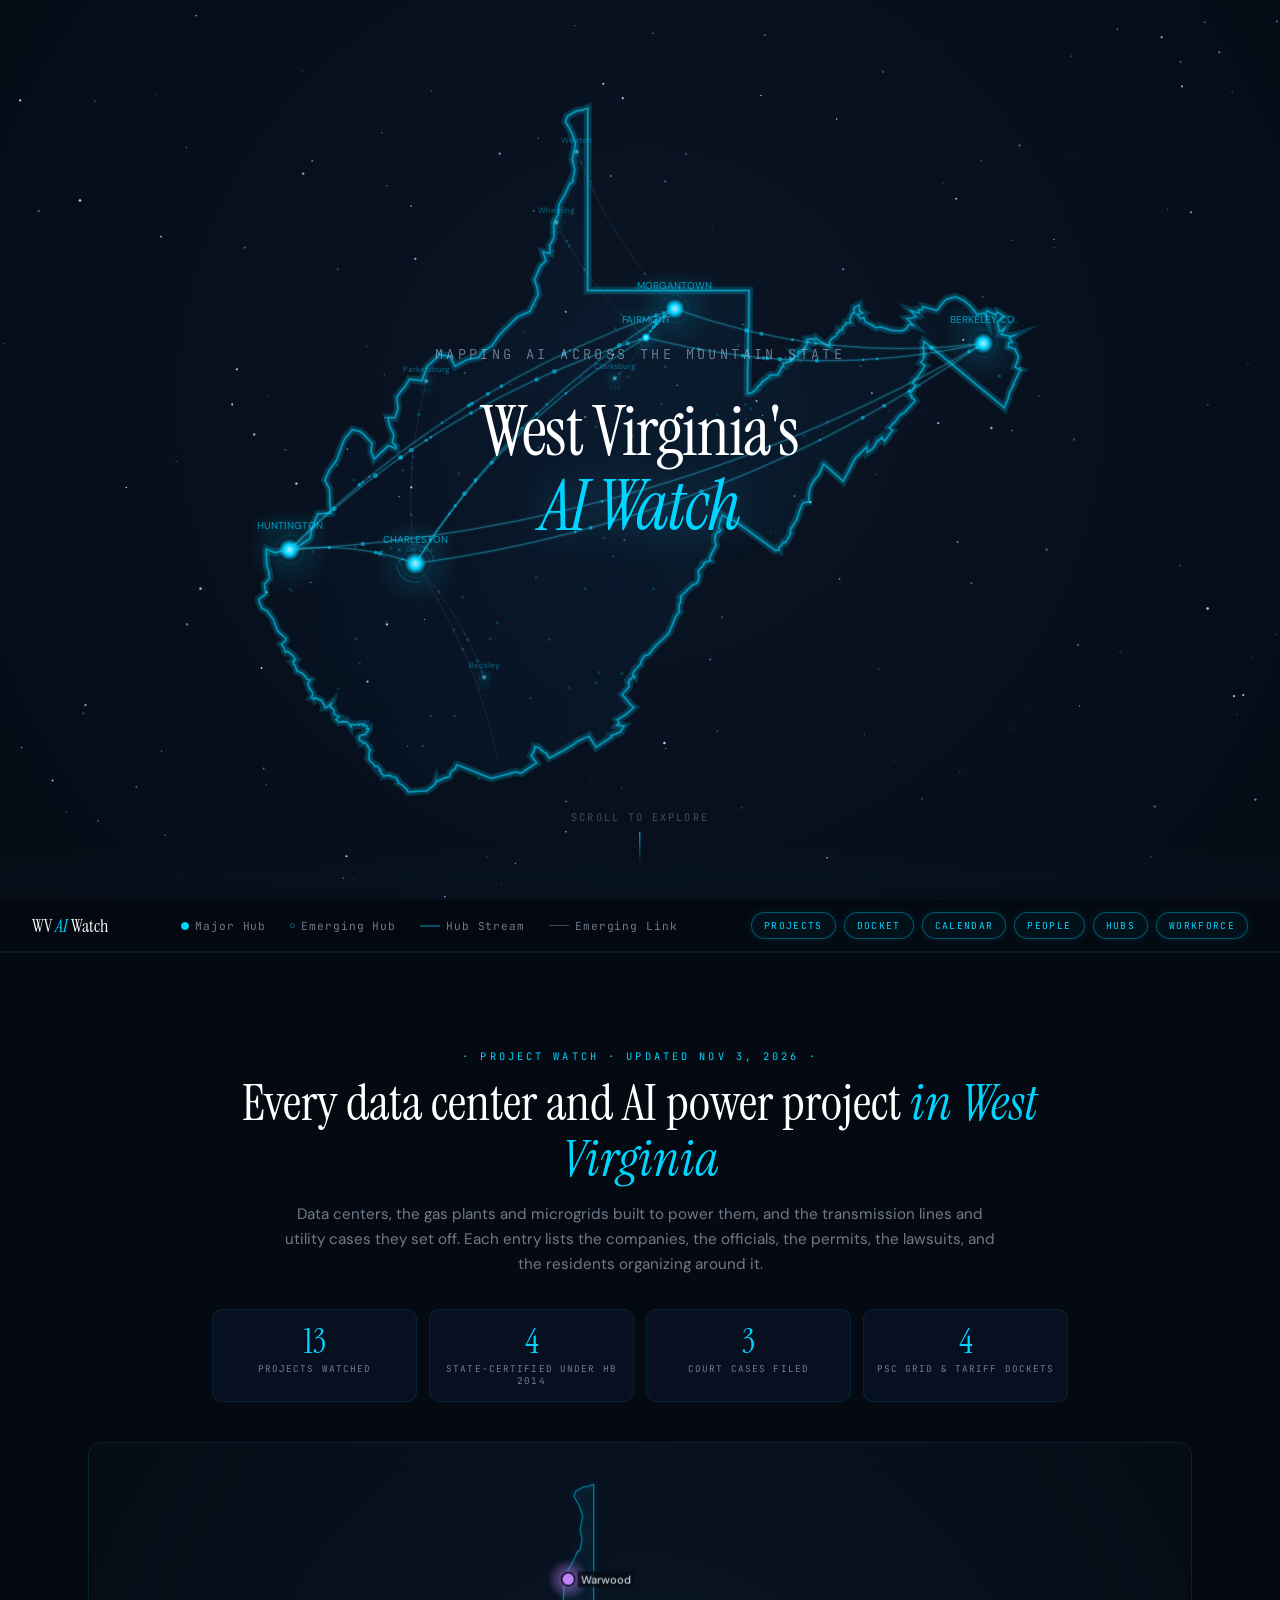
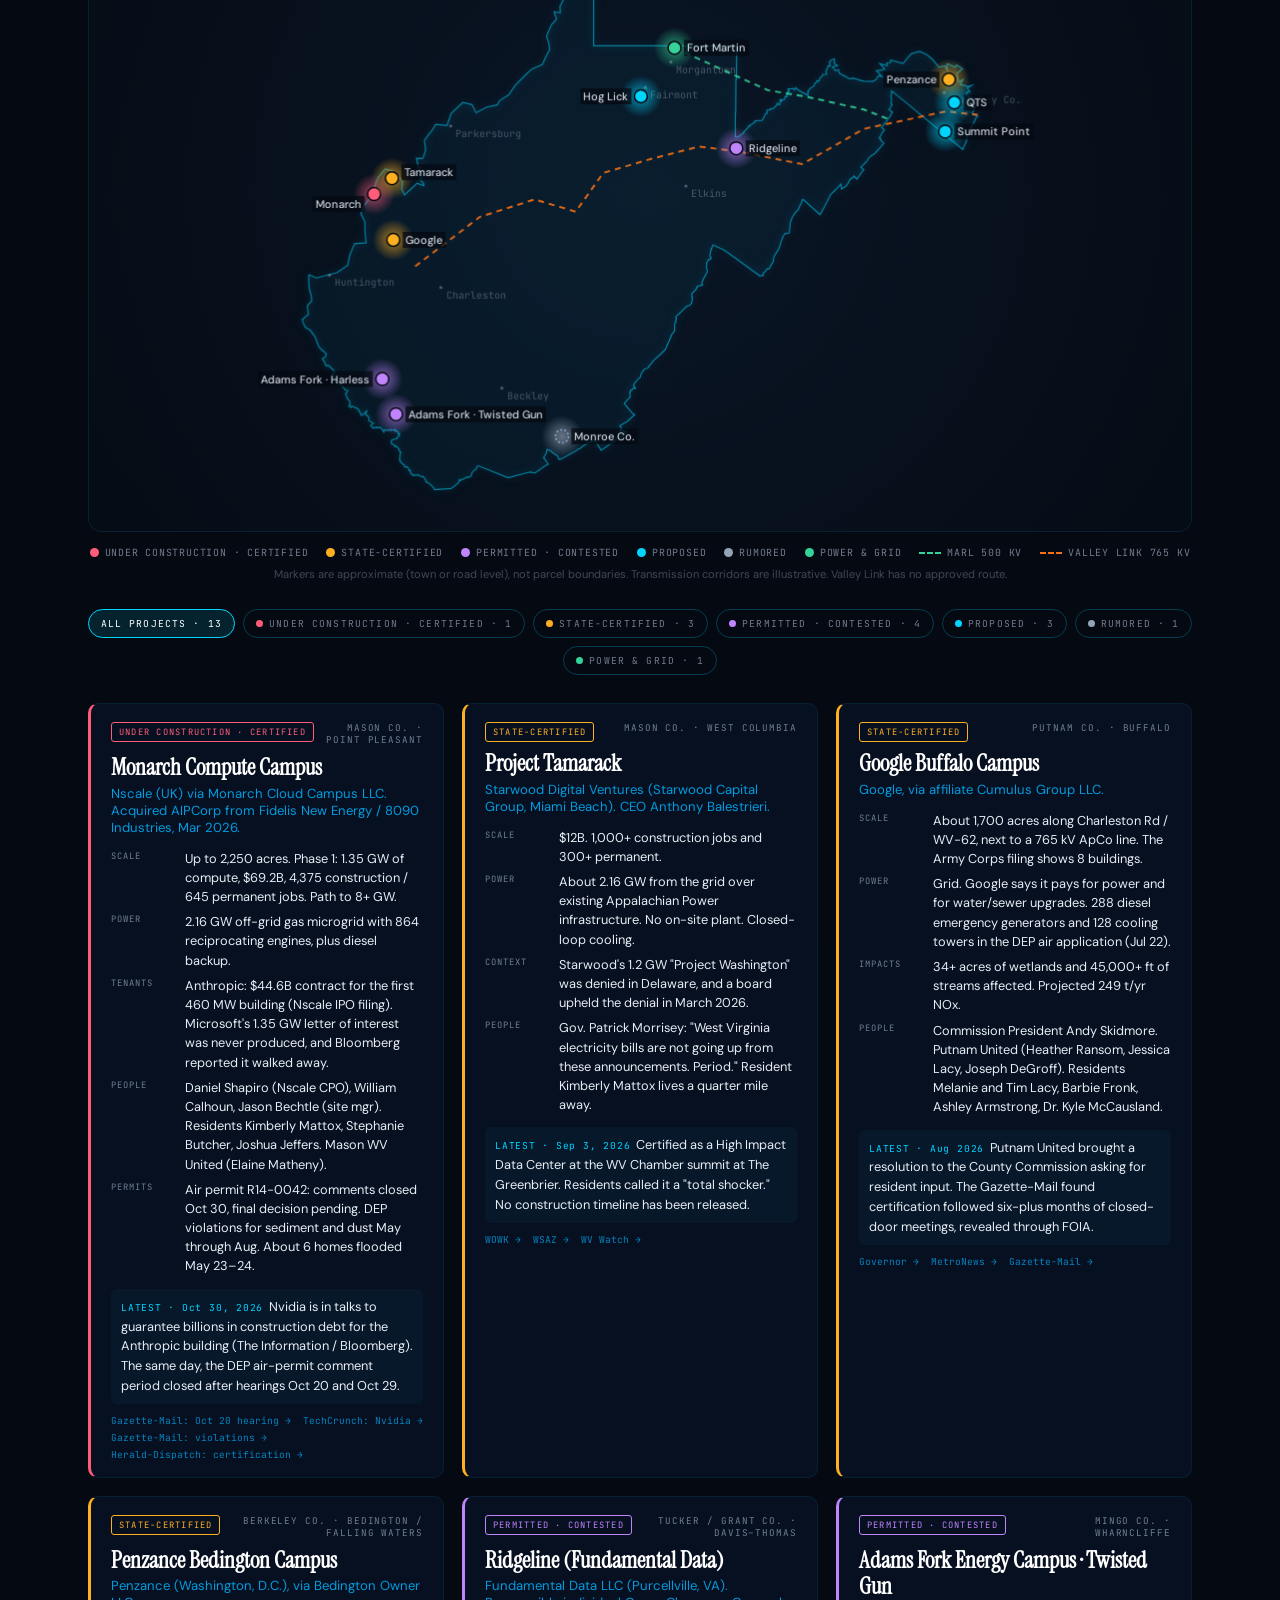
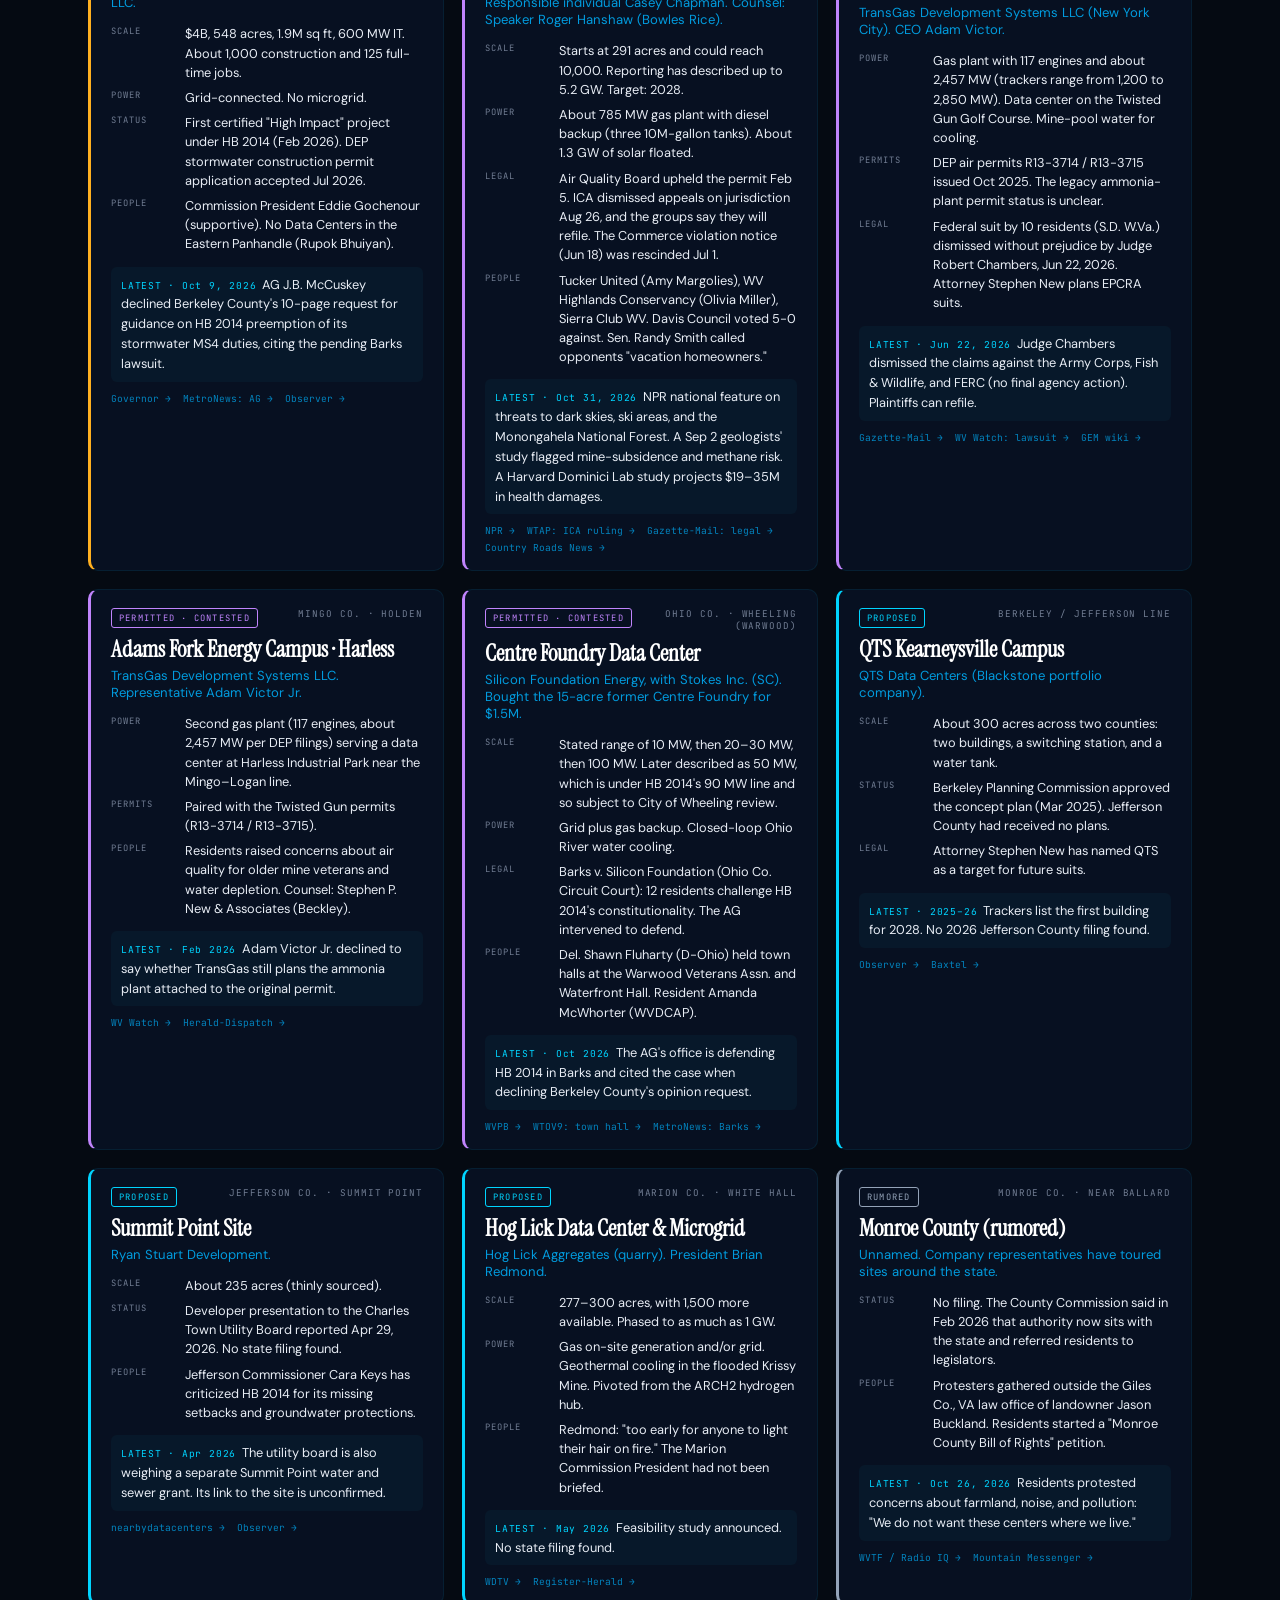
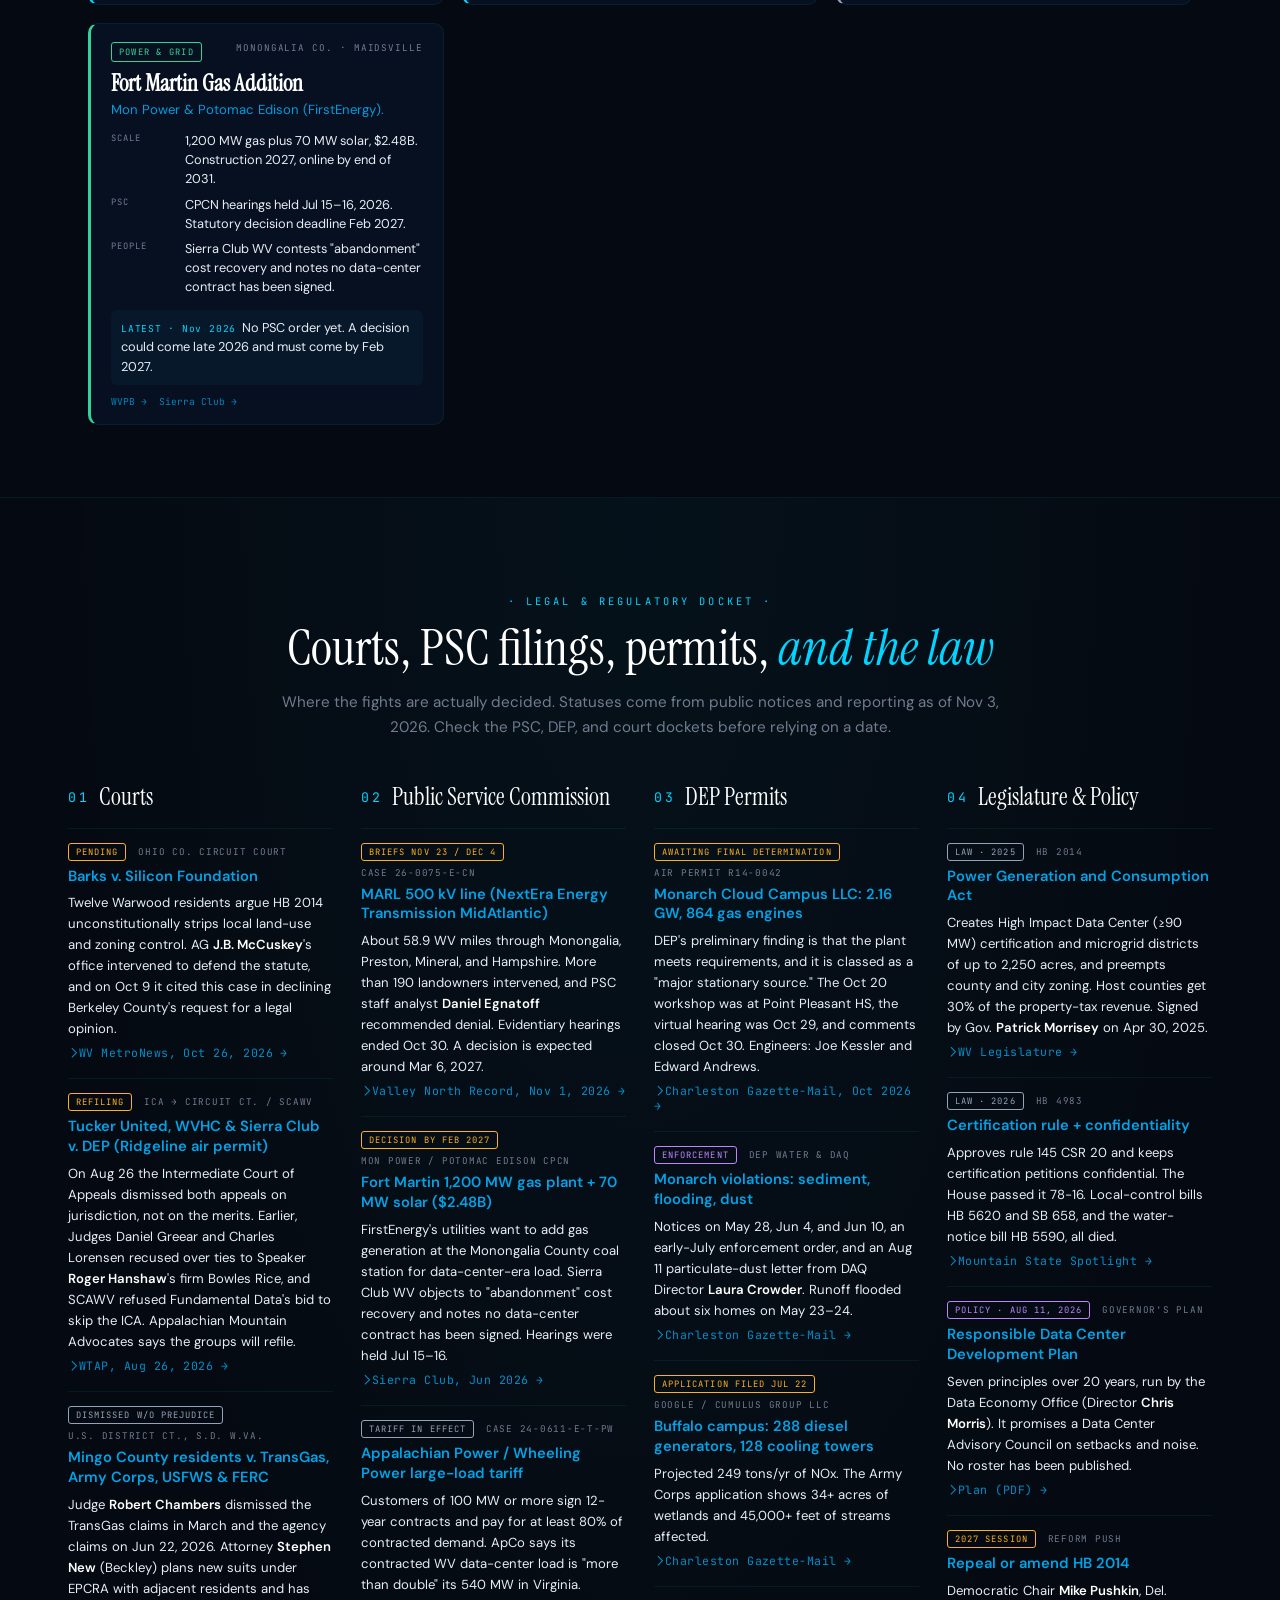
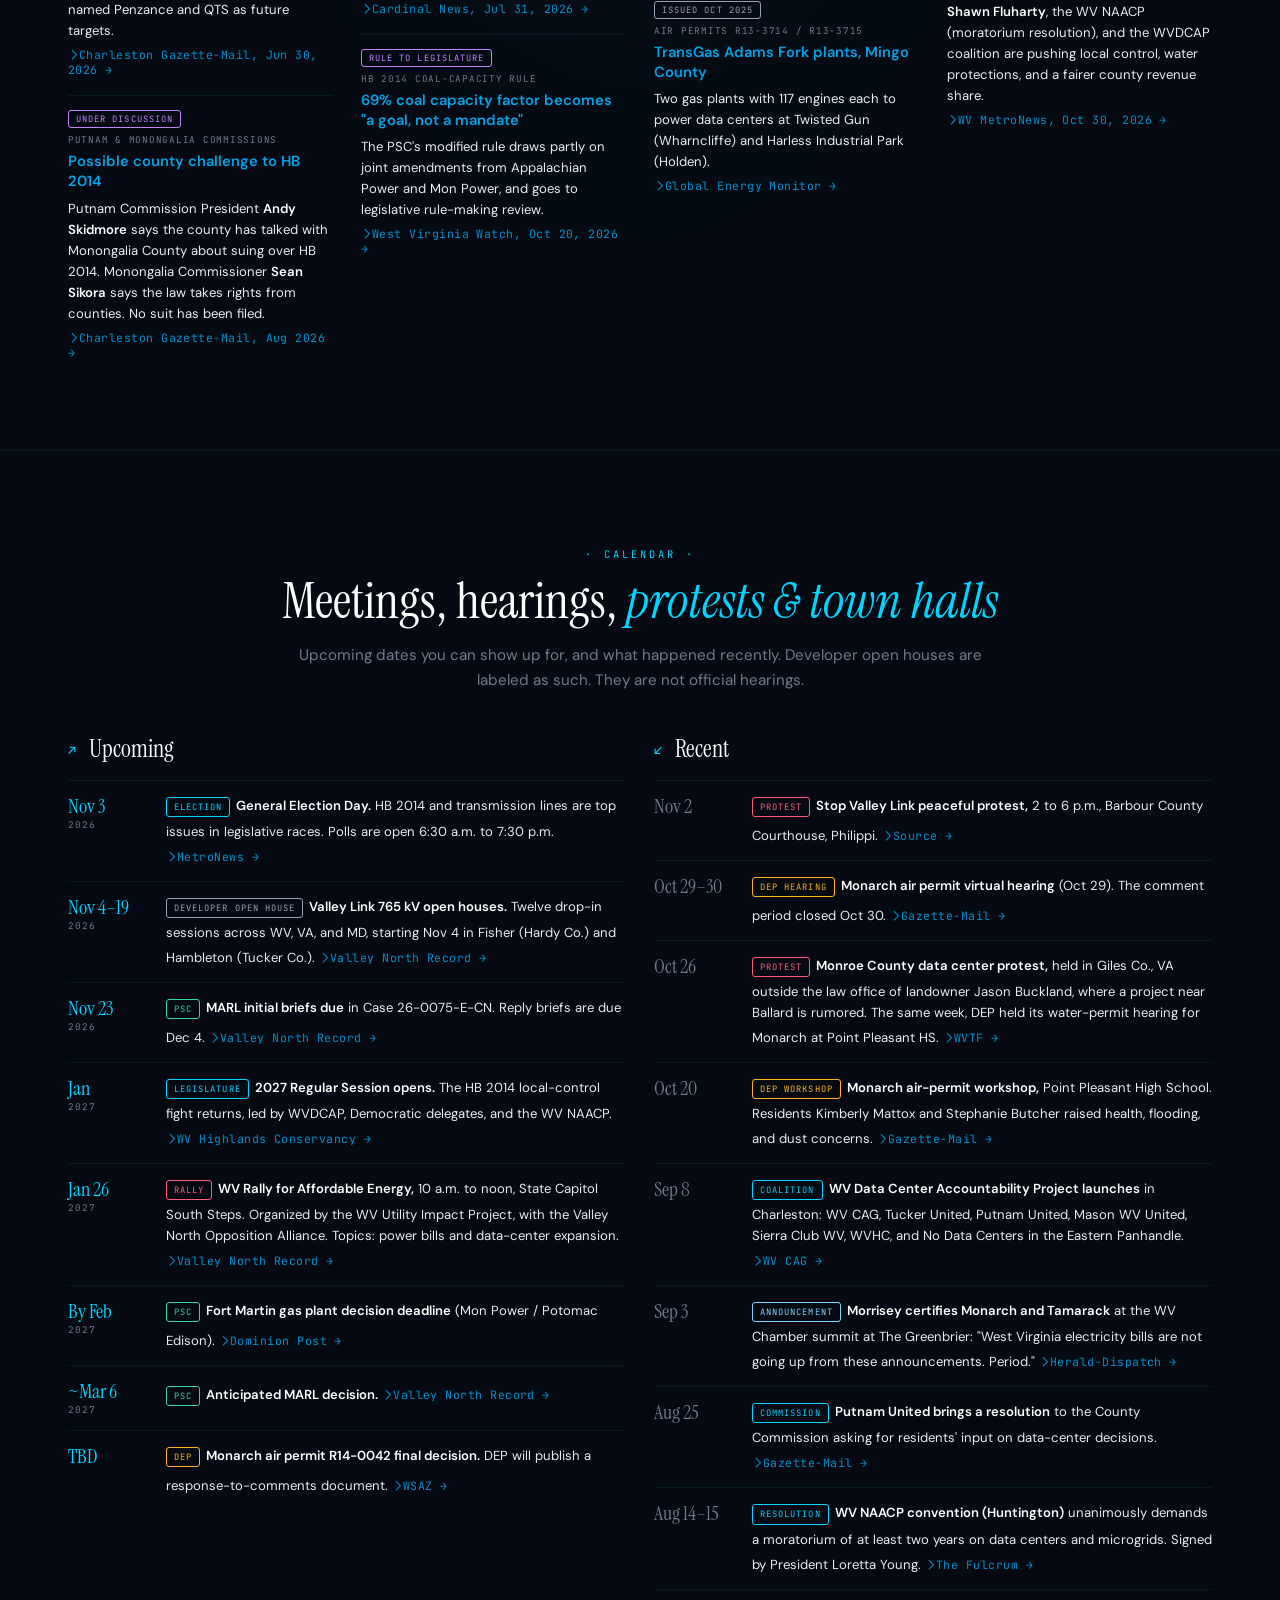
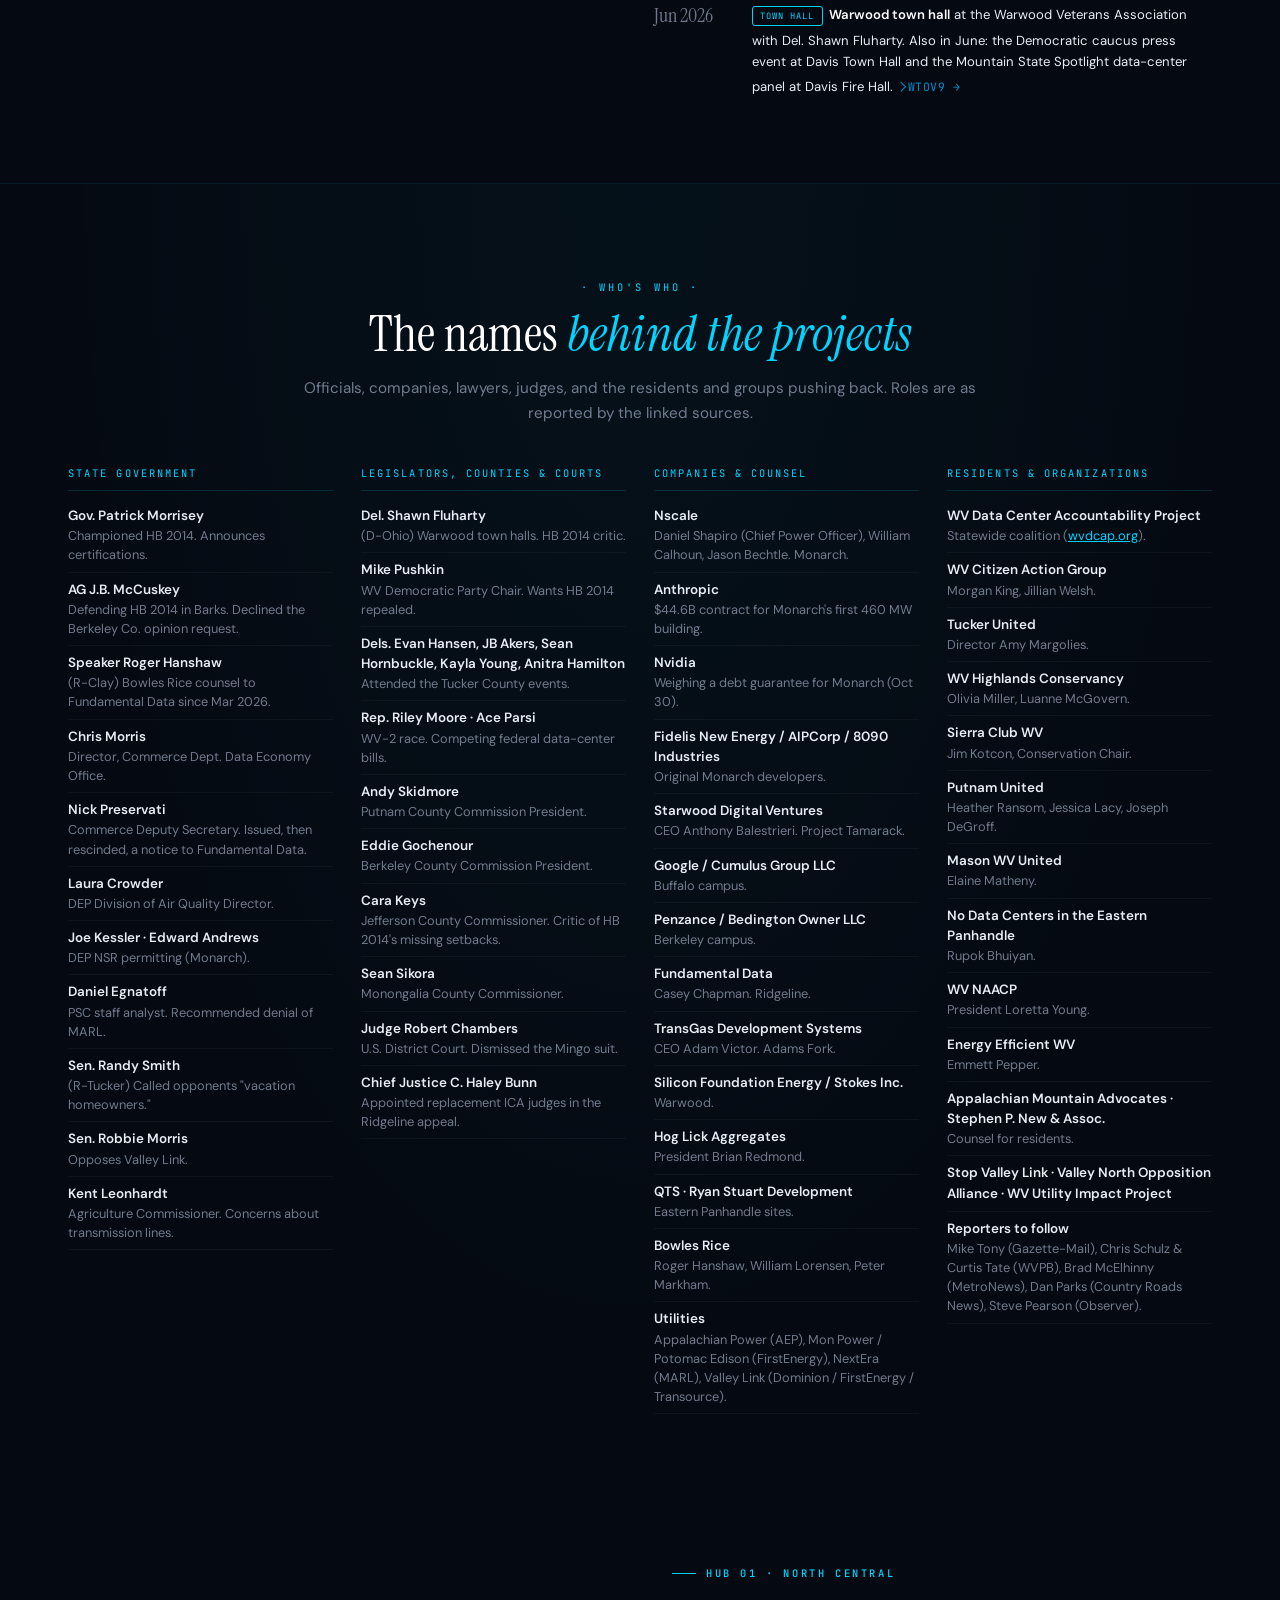
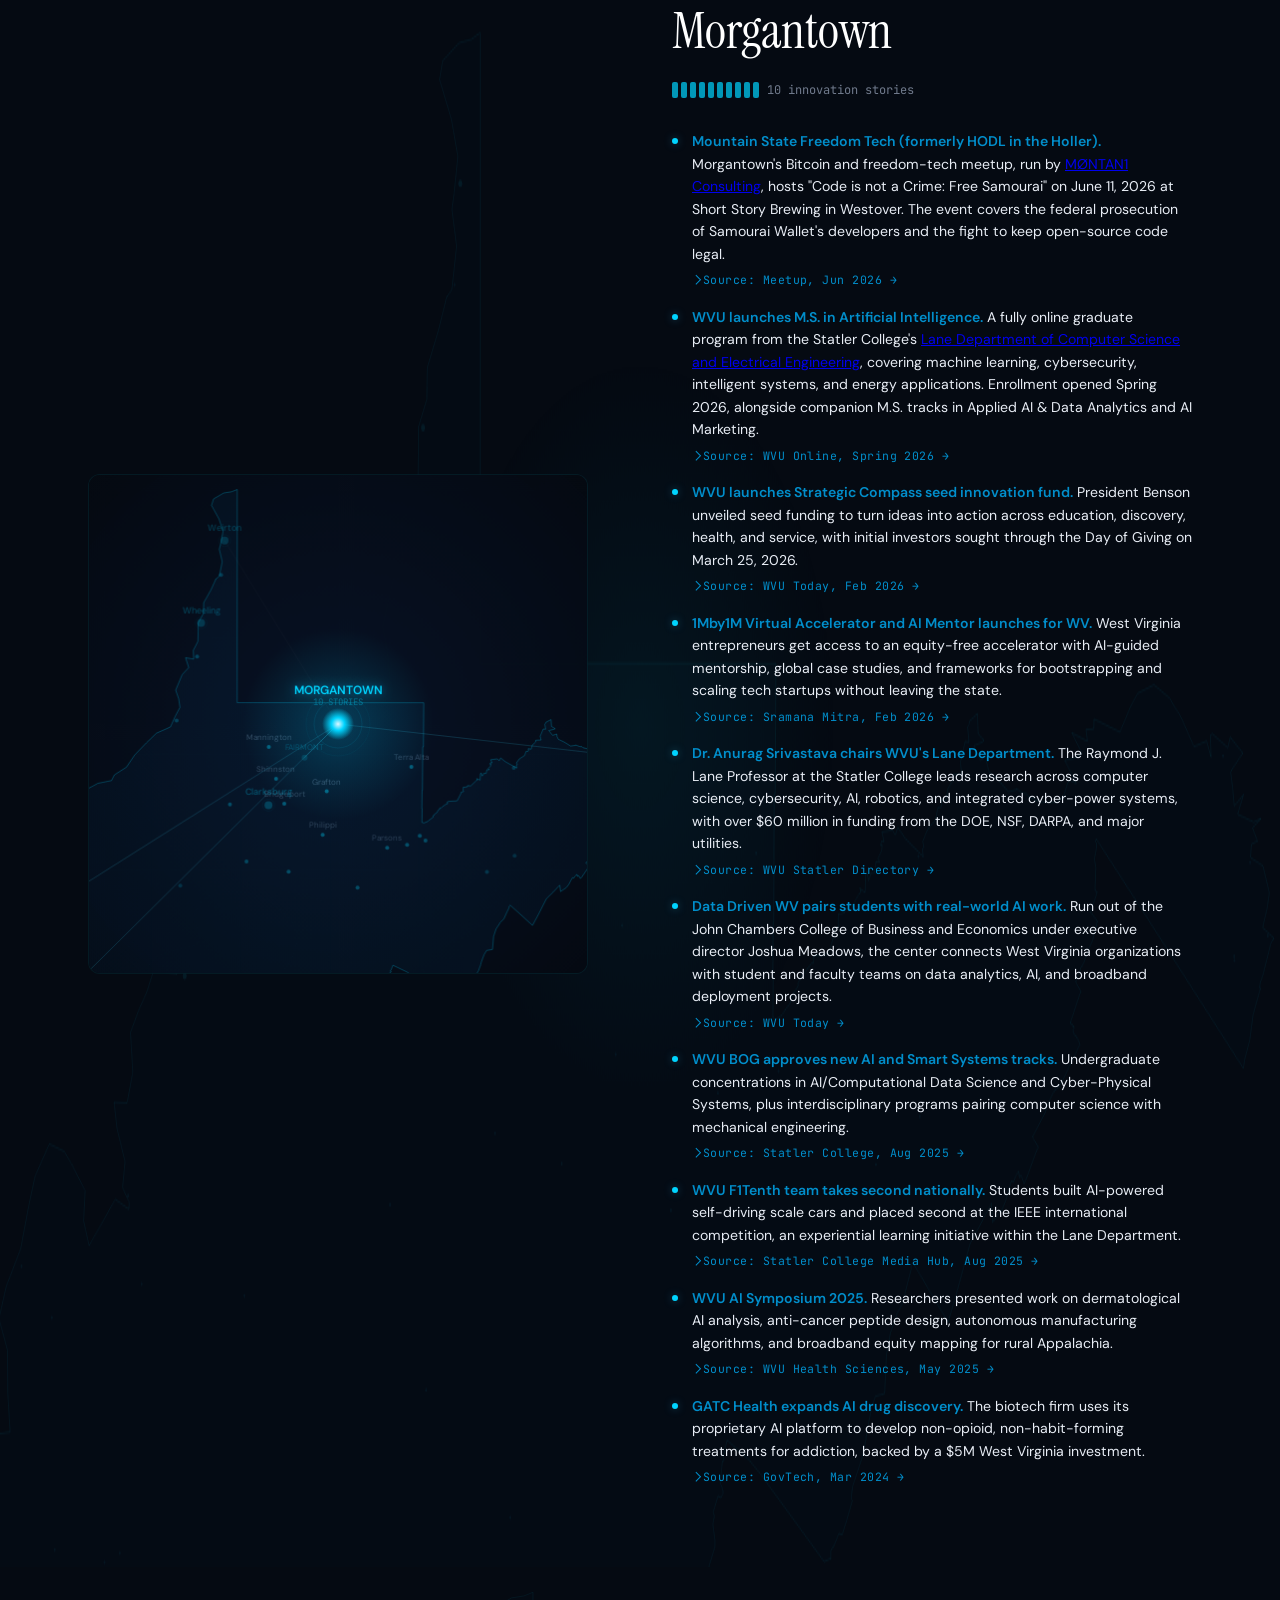
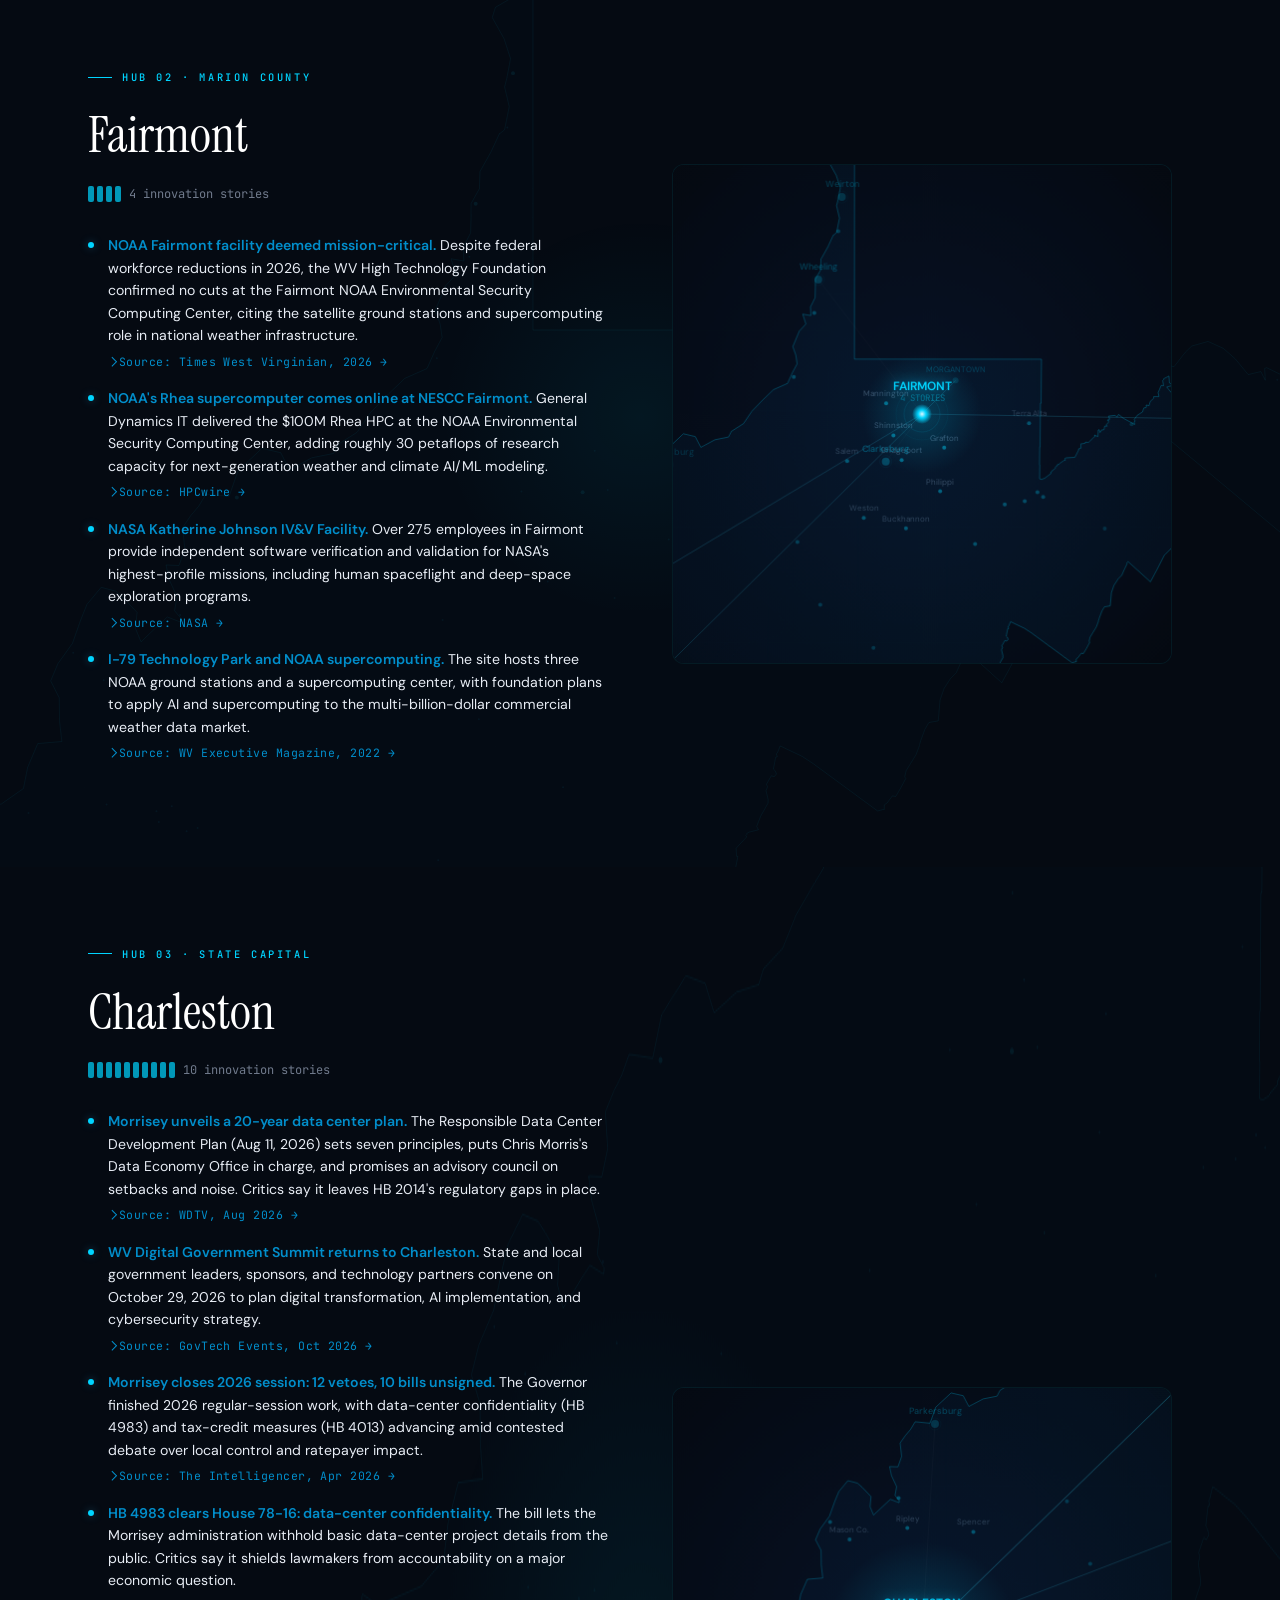
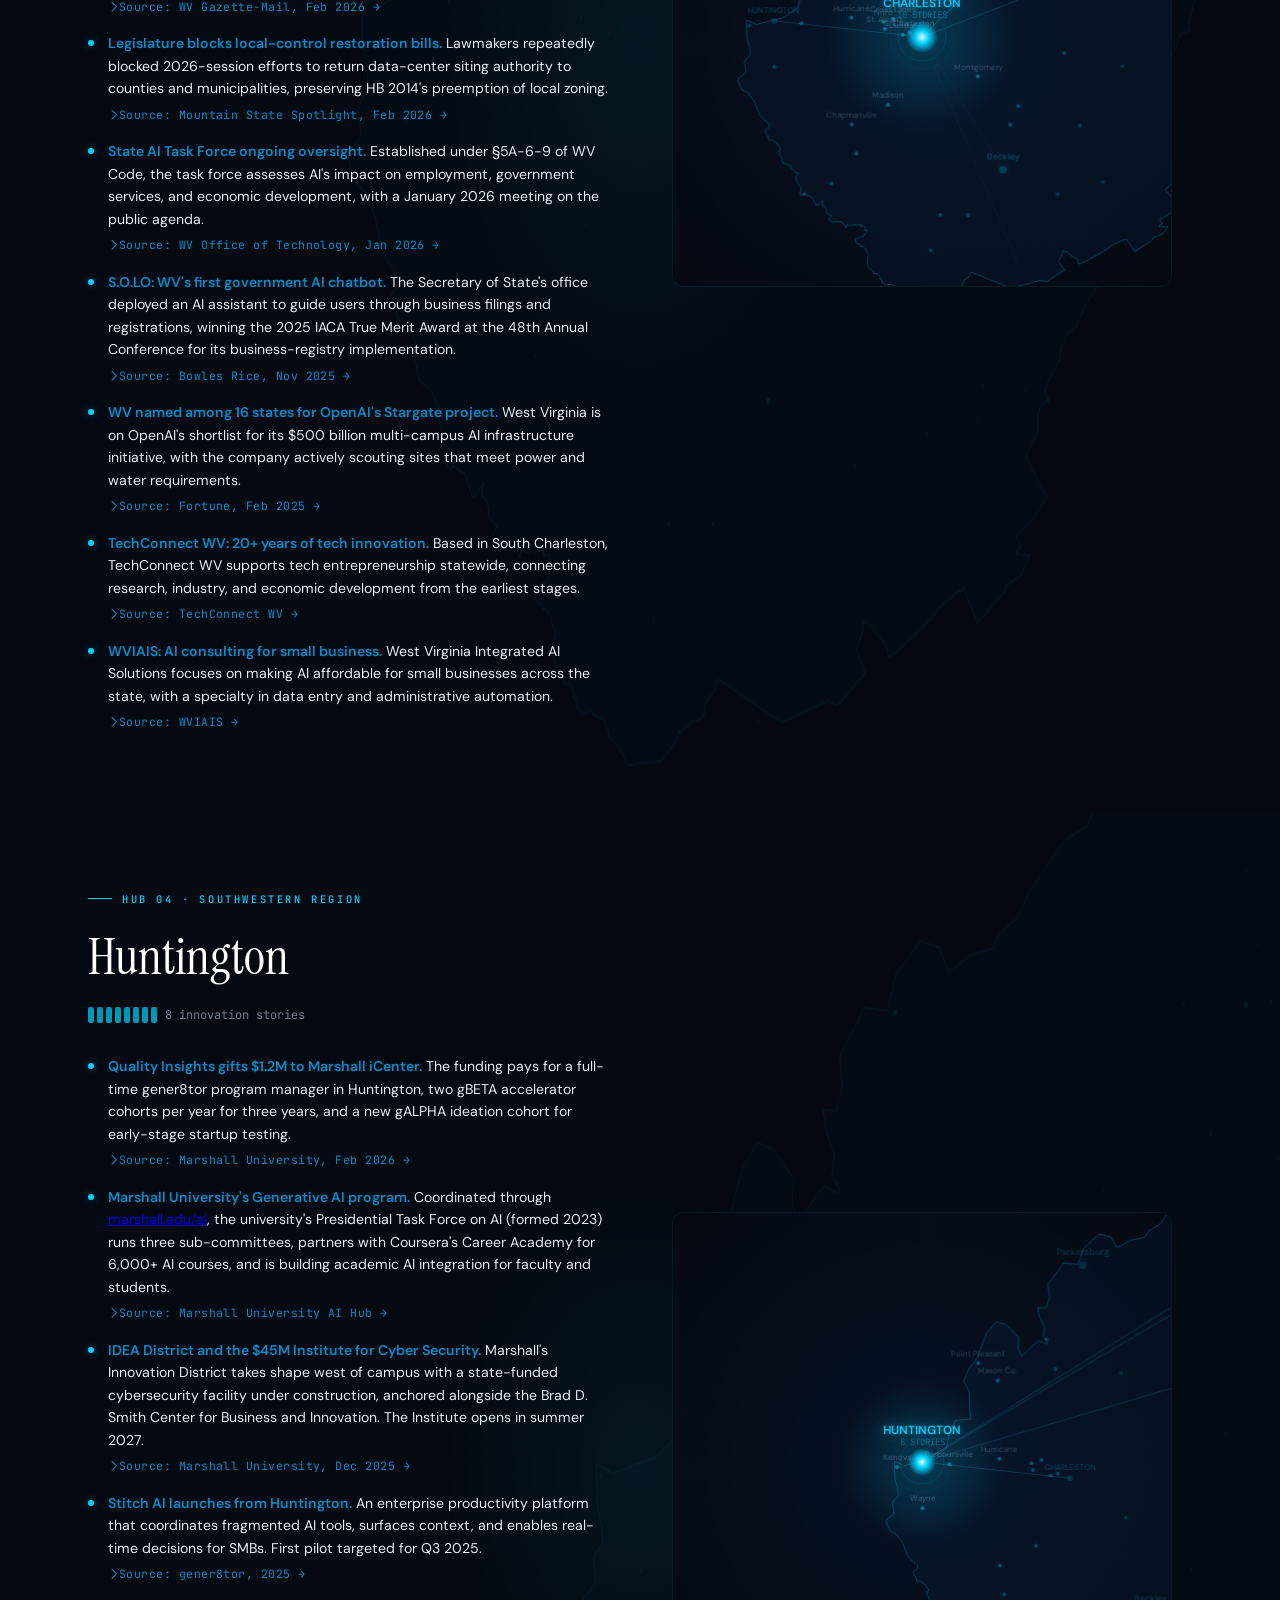
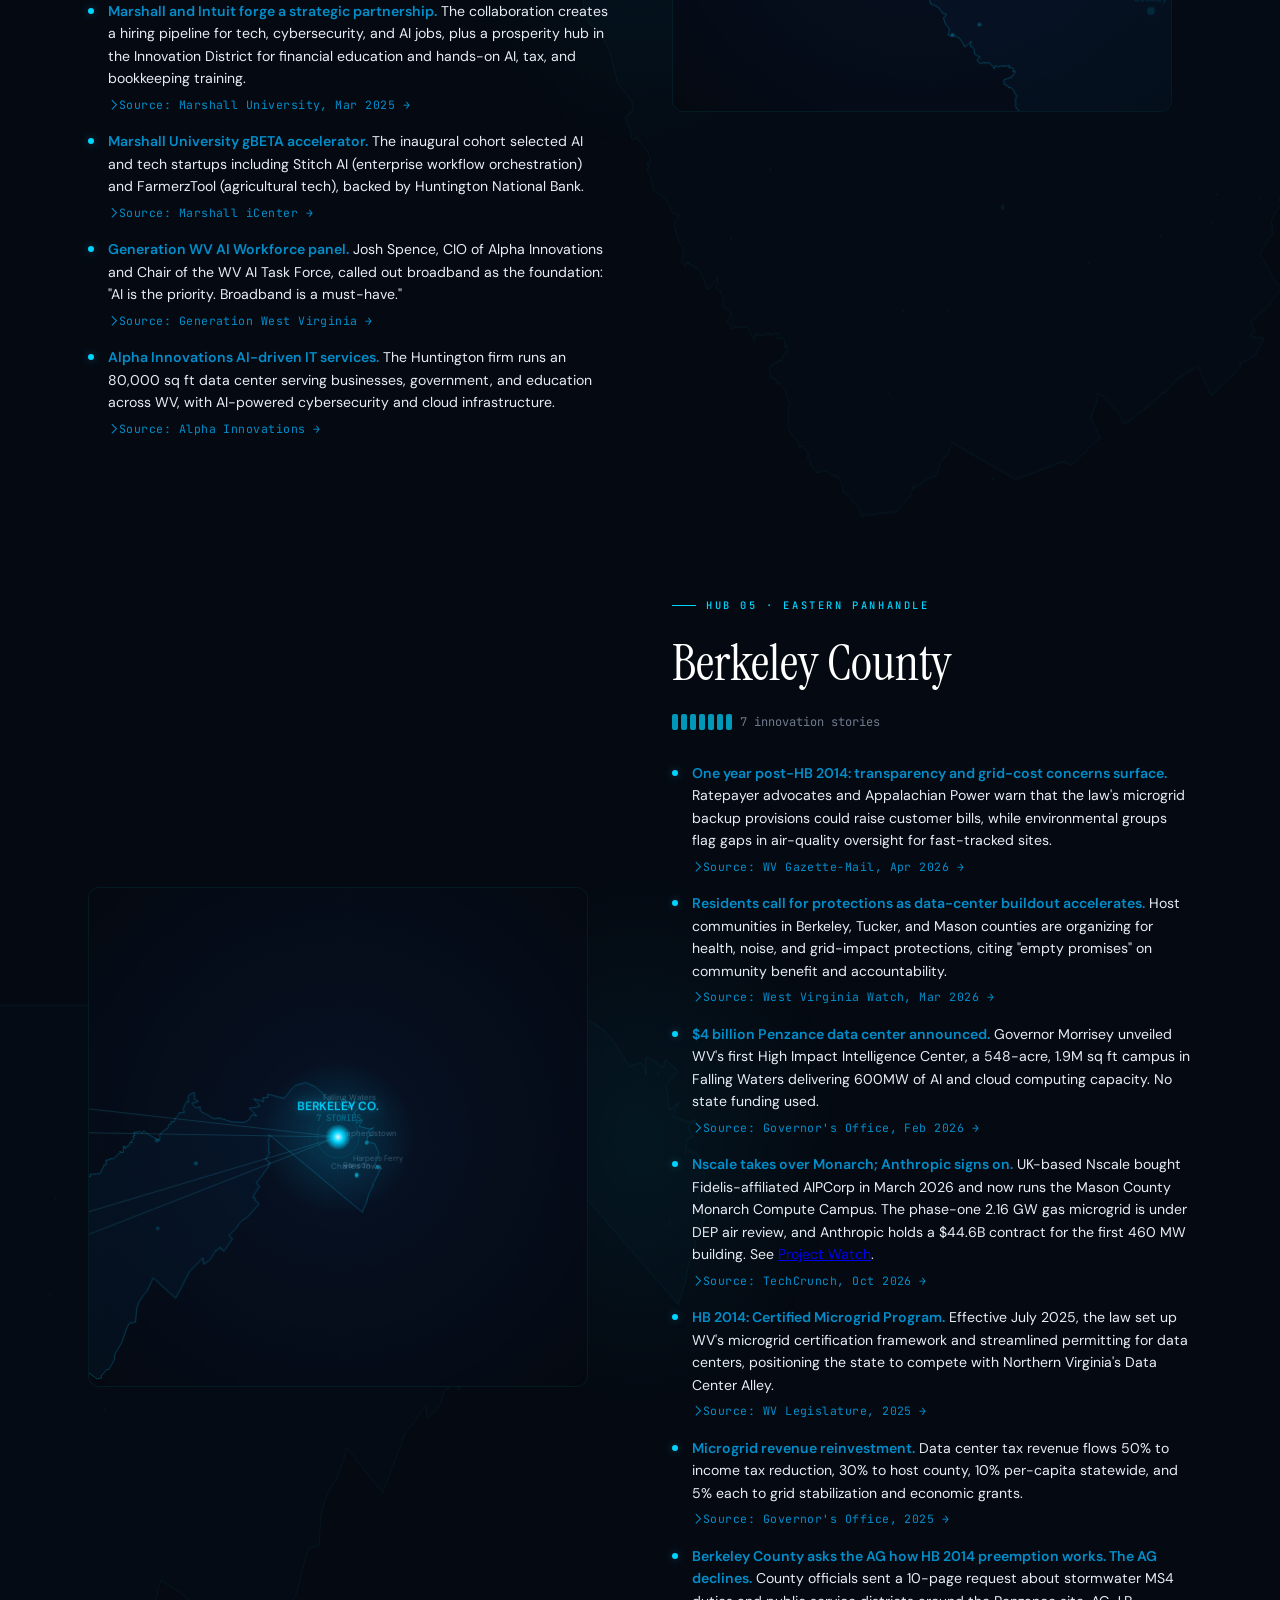
==== index.html @ 91854d97 "Revamp to WV AI Watch: Project Watch map, Docket, Calendar, Who's Who - Rename hero to "West Virgini" ====
<!DOCTYPE html>
<html lang="en">
<head>
<meta charset="UTF-8">
<meta name="viewport" content="width=device-width, initial-scale=1.0">
<title>West Virginia AI Watch: Data Centers, PSC Filings, Lawsuits, and AI Hubs Mapped</title>
<meta name="description" content="West Virginia AI Watch maps every data center and AI power project in the state: Nscale Monarch, Google Buffalo, Starwood Tamarack, Fundamental Data Ridgeline, TransGas Adams Fork, Penzance and more. PSC filings, DEP permits, lawsuits, hearings, protests, town halls, and the people involved, plus 12 AI innovation hubs.">
<meta name="keywords" content="West Virginia AI Watch, WV data centers map, HB 2014, PSC West Virginia data center, Monarch Compute Campus, Nscale, Fundamental Data Ridgeline, Tucker United, Google Buffalo WV, Project Tamarack, Adams Fork TransGas, Valley Link, MARL, West Virginia AI, WV artificial intelligence, AI innovation map, Mountain State tech, WVU AI, Marshall University AI, WV data centers, West Virginia tech hubs, Appalachian AI, Morgantown AI, Charleston WV tech, Huntington WV tech">
<meta name="author" content="MØNTAN1.com">
<meta name="robots" content="index, follow, max-image-preview:large">
<meta name="theme-color" content="#050a12">
<link rel="canonical" href="https://wvaihub.com/">

<!-- Favicons -->
<link rel="icon" type="image/svg+xml" href="/assets/favicon.svg">
<link rel="icon" type="image/png" sizes="32x32" href="/assets/favicon-32x32.png">
<link rel="icon" type="image/png" sizes="16x16" href="/assets/favicon-16x16.png">
<link rel="apple-touch-icon" sizes="180x180" href="/assets/apple-touch-icon.png">
<link rel="manifest" href="/assets/site.webmanifest">

<!-- Open Graph / Social Preview -->
<meta property="og:type" content="website">
<meta property="og:site_name" content="WV AI Watch">
<meta property="og:locale" content="en_US">
<meta property="og:url" content="https://wvaihub.com/">
<meta property="og:title" content="West Virginia AI Watch: Mapping AI Across the Mountain State">
<meta property="og:description" content="13 data center and AI power projects mapped, with PSC dockets, DEP permits, court fights, hearings, protests, and the names behind them. Plus 12 AI innovation hubs.">
<meta property="og:image" content="https://wvaihub.com/assets/og-image.png">
<meta property="og:image:secure_url" content="https://wvaihub.com/assets/og-image.png">
<meta property="og:image:type" content="image/png">
<meta property="og:image:width" content="1200">
<meta property="og:image:height" content="630">
<meta property="og:image:alt" content="West Virginia's AI Watch: state outline map, 13 projects watched, 4 state-certified.">

<!-- Twitter Card -->
<meta name="twitter:card" content="summary_large_image">
<meta name="twitter:url" content="https://wvaihub.com/">
<meta name="twitter:title" content="West Virginia AI Watch">
<meta name="twitter:description" content="Mapping AI across the Mountain State: data centers, PSC filings, lawsuits, hearings, and the people involved.">
<meta name="twitter:image" content="https://wvaihub.com/assets/og-image.png">
<meta name="twitter:image:alt" content="West Virginia's AI Watch: state outline map.">

<link rel="preconnect" href="https://fonts.googleapis.com">
<link rel="preconnect" href="https://fonts.gstatic.com" crossorigin>
<link href="https://fonts.googleapis.com/css2?family=DM+Sans:ital,opsz,wght@0,9..40,300;0,9..40,400;0,9..40,500;0,9..40,600;0,9..40,700&family=Instrument+Serif:ital@0;1&family=JetBrains+Mono:wght@300;400;500&display=swap" rel="stylesheet">

<!-- Structured data -->
<script type="application/ld+json">
{
  "@context": "https://schema.org",
  "@graph": [
    {
      "@type": "WebSite",
      "@id": "https://wvaihub.com/#website",
      "url": "https://wvaihub.com/",
      "name": "WV AI Watch",
      "description": "Mapping AI across West Virginia: data center projects, regulatory dockets, and innovation hubs.",
      "inLanguage": "en-US",
      "publisher": { "@id": "https://wvaihub.com/#publisher" }
    },
    {
      "@type": "Organization",
      "@id": "https://wvaihub.com/#publisher",
      "name": "MØNTAN1",
      "alternateName": ["MØNTAN1.com", "MØNTAN1 Consulting", "Mountain State Freedom Tech", "MSFT-WV", "HODL in the Holler"],
      "url": "https://montaniai.com",
      "email": "rick@montaniai.com",
      "sameAs": [
        "https://montanibitcoin.com",
        "https://www.meetup.com/msft-wv/"
      ],
      "areaServed": { "@type": "AdministrativeArea", "name": "West Virginia" },
      "logo": {
        "@type": "ImageObject",
        "url": "https://wvaihub.com/assets/icon-512.png",
        "width": 512,
        "height": 512
      }
    },
    {
      "@type": "WebPage",
      "@id": "https://wvaihub.com/#webpage",
      "url": "https://wvaihub.com/",
      "name": "West Virginia AI Watch",
      "isPartOf": { "@id": "https://wvaihub.com/#website" },
      "about": [
        { "@type": "Thing", "name": "Artificial Intelligence" },
        { "@type": "Place", "name": "West Virginia" }
      ],
      "primaryImageOfPage": {
        "@type": "ImageObject",
        "url": "https://wvaihub.com/assets/og-image.png",
        "width": 1200,
        "height": 630
      }
    }
  ]
}
</script>

<style>
:root {
  --blue-100: #e0f2fe;
  --blue-200: #bae6fd;
  --blue-300: #7dd3fc;
  --blue-400: #38bdf8;
  --blue-500: #0ea5e9;
  --blue-600: #0284c7;
  --blue-700: #0369a1;
  --blue-glow: rgba(56,189,248,0.35);
  --blue-electric: #00d4ff;
  --bg-deep: #050a12;
  --bg-card: rgba(8,18,35,0.92);
  --text-primary: #e8edf5;
  --text-secondary: rgba(200,215,240,0.55);
  --text-dim: rgba(200,215,240,0.3);
  --white-line: rgba(255,255,255,0.12);
  --accent: #00d4ff;
}

* { margin:0; padding:0; box-sizing:border-box; }
html { scroll-behavior: smooth; }
body {
  background: var(--bg-deep);
  color: var(--text-primary);
  font-family: 'DM Sans', sans-serif;
  -webkit-font-smoothing: antialiased;
  overflow-x: hidden;
}

/* ─── HERO ─── */
.hero {
  position: relative;
  width: 100%;
  height: 100vh;
  min-height: 700px;
  display: flex;
  flex-direction: column;
  align-items: center;
  justify-content: center;
  overflow: hidden;
}
.hero canvas {
  position: absolute;
  top: 0; left: 0;
  width: 100%; height: 100%;
}
.hero-content {
  position: relative;
  z-index: 5;
  text-align: center;
  pointer-events: none;
}
.hero-content h1 {
  font-family: 'Instrument Serif', serif;
  font-weight: 400;
  font-size: clamp(2.2rem, 5.5vw, 4.8rem);
  line-height: 1.05;
  letter-spacing: -0.02em;
  color: #fff;
  margin-bottom: 12px;
}
.hero-content h1 em {
  font-style: italic;
  color: var(--blue-electric);
  filter: drop-shadow(0 0 18px var(--blue-glow));
}
.hero-subtitle {
  font-family: 'JetBrains Mono', monospace;
  font-weight: 300;
  font-size: clamp(0.65rem, 1.1vw, 0.85rem);
  letter-spacing: 0.25em;
  text-transform: uppercase;
  color: var(--text-secondary);
  margin-bottom: 32px;
}
.scroll-cue {
  position: absolute;
  bottom: 36px;
  left: 50%;
  transform: translateX(-50%);
  z-index: 5;
  display: flex;
  flex-direction: column;
  align-items: center;
  gap: 8px;
  animation: pulseDown 2.5s ease-in-out infinite;
}
.scroll-cue span {
  font-family: 'JetBrains Mono', monospace;
  font-size: 0.65rem;
  letter-spacing: 0.2em;
  text-transform: uppercase;
  color: var(--text-dim);
}
.scroll-cue .arrow {
  width: 1px; height: 32px;
  background: linear-gradient(to bottom, var(--blue-electric), transparent);
}
@keyframes pulseDown {
  0%,100% { opacity: 0.4; transform: translateX(-50%) translateY(0); }
  50% { opacity: 1; transform: translateX(-50%) translateY(6px); }
}

/* ─── LEGEND BAR ─── */
.legend-bar {
  position: sticky;
  top: 0;
  z-index: 100;
  background: rgba(5,10,18,0.88);
  backdrop-filter: blur(16px);
  border-bottom: 1px solid rgba(0,212,255,0.08);
  padding: 12px 32px;
  display: flex;
  align-items: center;
  justify-content: space-between;
  font-family: 'JetBrains Mono', monospace;
  font-size: 0.7rem;
  letter-spacing: 0.08em;
  color: var(--text-secondary);
}
.legend-bar .logo {
  font-family: 'Instrument Serif', serif;
  font-size: 1.1rem;
  color: #fff;
  letter-spacing: 0;
}
.legend-bar .logo em { color: var(--blue-electric); font-style:italic; }
.legend-items { display:flex; gap:24px; align-items:center; }
.legend-item { display:flex; align-items:center; gap:6px; }
.legend-dot {
  width: 8px; height: 8px; border-radius: 50%;
  border: 1.5px solid var(--blue-electric);
  background: transparent;
}
.legend-dot.filled { background: var(--blue-electric); }
.legend-dot.sm { width:5px; height:5px; border-color: rgba(0,212,255,0.4); }
.legend-line { width:20px; height:1px; background: rgba(255,255,255,0.25); }

/* ─── CITY SECTIONS ─── */
.city-section {
  position: relative;
  min-height: 100vh;
  display: flex;
  align-items: center;
  padding: 80px 0;
  overflow: hidden;
}
.city-section:nth-child(even) { flex-direction: row-reverse; }

.city-bg-map {
  position: absolute;
  top: 0; left: 0; right: 0; bottom: 0;
  z-index: 0;
  opacity: 0;
  transition: opacity 1.2s ease;
}
.city-section.in-view .city-bg-map { opacity: 1; }

.city-content {
  position: relative;
  z-index: 2;
  width: 100%;
  max-width: 1200px;
  margin: 0 auto;
  padding: 0 48px;
  display: grid;
  grid-template-columns: 1fr 1fr;
  gap: 64px;
  align-items: center;
  opacity: 0;
  transform: translateY(40px);
  transition: opacity 0.9s ease 0.2s, transform 0.9s ease 0.2s;
}
.city-section.in-view .city-content {
  opacity: 1;
  transform: translateY(0);
}

.city-map-panel {
  position: relative;
  aspect-ratio: 1;
  max-width: 500px;
}
.city-map-panel canvas {
  width: 100%; height: 100%;
  border-radius: 12px;
  border: 1px solid rgba(0,212,255,0.08);
  background: rgba(5,10,18,0.6);
}

.city-info {
  display: flex;
  flex-direction: column;
  gap: 24px;
}
.city-tag {
  font-family: 'JetBrains Mono', monospace;
  font-size: 0.65rem;
  font-weight: 500;
  letter-spacing: 0.25em;
  text-transform: uppercase;
  color: var(--blue-electric);
  display: flex;
  align-items: center;
  gap: 10px;
}
.city-tag::before {
  content: '';
  display: inline-block;
  width: 24px; height: 1px;
  background: var(--blue-electric);
}
.city-name {
  font-family: 'Instrument Serif', serif;
  font-weight: 400;
  font-size: clamp(2rem, 4vw, 3.4rem);
  line-height: 1.05;
  color: #fff;
}
.story-count {
  font-family: 'JetBrains Mono', monospace;
  font-size: 0.75rem;
  color: var(--text-secondary);
  display: flex;
  align-items: center;
  gap: 8px;
}
.count-bar {
  display: flex; gap: 3px;
}
.count-pip {
  width: 6px; height: 16px;
  background: var(--blue-electric);
  border-radius: 2px;
  opacity: 0.7;
}

.stories-list {
  display: flex;
  flex-direction: column;
  gap: 16px;
  padding-top: 8px;
}
.story-item {
  display: flex;
  gap: 14px;
  align-items: flex-start;
}
.story-bullet {
  flex-shrink: 0;
  width: 6px; height: 6px;
  margin-top: 8px;
  border-radius: 50%;
  background: var(--blue-electric);
  box-shadow: 0 0 8px var(--blue-glow);
}
.story-text {
  font-size: 0.88rem;
  line-height: 1.6;
  color: var(--text-primary);
  font-weight: 400;
}
.story-text strong {
  color: rgba(0,180,255,0.78);
  font-weight: 600;
}
.story-source {
  display: block;
  font-family: 'JetBrains Mono', monospace;
  font-size: 0.72rem;
  color: rgba(0,180,255,0.78);
  margin-top: 6px;
  letter-spacing: 0.04em;
  text-decoration: none;
  transition: color 0.2s, text-decoration 0.2s;
  cursor: pointer;
}
.story-source:hover {
  color: var(--accent);
  text-decoration: underline;
}
a.story-source::before {
  content: '';
  display: inline-block;
  width: 6px; height: 6px;
  border-right: 1px solid currentColor;
  border-top: 1px solid currentColor;
  transform: rotate(45deg) translateY(-1px);
  margin-right: 4px;
}

/* ─── EMERGING HUB SECTIONS ─── */
.future-hubs-grid {
  display: grid;
  grid-template-columns: repeat(3, 1fr);
  gap: 1px;
  background: rgba(0,212,255,0.03);
  border-top: 1px solid rgba(0,212,255,0.06);
  border-bottom: 1px solid rgba(0,212,255,0.06);
}
@media (max-width: 900px) { .future-hubs-grid { grid-template-columns: repeat(2, 1fr); } }
@media (max-width: 560px) { .future-hubs-grid { grid-template-columns: 1fr; } }

.future-hub-card {
  background: var(--bg-deep);
  padding: 36px 32px 32px;
  position: relative;
  overflow: hidden;
  opacity: 0;
  transform: translateY(20px);
  transition: opacity 0.6s ease, transform 0.6s ease;
}
.future-hub-card.revealed {
  opacity: 1;
  transform: translateY(0);
}
.future-hub-card::before {
  content: '';
  position: absolute;
  top: 0; left: 0; right: 0;
  height: 1px;
  background: linear-gradient(90deg, transparent, rgba(0,212,255,0.15), transparent);
}
.future-hub-tag {
  font-family: 'JetBrains Mono', monospace;
  font-size: 0.55rem;
  letter-spacing: 0.12em;
  color: rgba(0,212,255,0.3);
  text-transform: uppercase;
  margin-bottom: 8px;
}
.future-hub-name {
  font-family: 'Instrument Serif', serif;
  font-size: 1.5rem;
  color: var(--text-primary);
  margin-bottom: 4px;
}
.future-hub-pop {
  font-family: 'JetBrains Mono', monospace;
  font-size: 0.6rem;
  color: var(--text-dim);
  letter-spacing: 0.06em;
  margin-bottom: 18px;
}
.loading-bar-wrap {
  background: rgba(0,212,255,0.04);
  border: 1px solid rgba(0,212,255,0.06);
  border-radius: 3px;
  padding: 8px 12px;
  display: flex;
  align-items: center;
  gap: 10px;
}
.loading-bar-track {
  flex: 1;
  height: 3px;
  background: rgba(0,212,255,0.06);
  border-radius: 2px;
  overflow: hidden;
  position: relative;
}
.loading-bar-fill {
  position: absolute;
  top: 0; left: 0;
  height: 100%;
  width: 35%;
  border-radius: 2px;
  background: linear-gradient(90deg, transparent, rgba(0,212,255,0.4), transparent);
  animation: loadSlide 2.4s ease-in-out infinite;
}
@keyframes loadSlide {
  0%   { left: -35%; opacity: 0; }
  20%  { opacity: 1; }
  80%  { opacity: 1; }
  100% { left: 100%; opacity: 0; }
}
.loading-bar-text {
  font-family: 'JetBrains Mono', monospace;
  font-size: 0.55rem;
  letter-spacing: 0.08em;
  color: rgba(0,212,255,0.35);
  white-space: nowrap;
  animation: loadBlink 2.4s ease-in-out infinite;
}
@keyframes loadBlink {
  0%, 100% { opacity: 0.35; }
  50%      { opacity: 0.8; }
}
.future-hub-dot {
  width: 6px; height: 6px;
  border-radius: 50%;
  background: rgba(0,212,255,0.2);
  border: 1px solid rgba(0,212,255,0.15);
  display: inline-block;
  margin-right: 2px;
  animation: dotPulse 2.4s ease-in-out infinite;
}
@keyframes dotPulse {
  0%, 100% { box-shadow: 0 0 0 0 rgba(0,212,255,0); }
  50%      { box-shadow: 0 0 6px 2px rgba(0,212,255,0.15); }
}
.future-hub-stories {
  display: flex;
  flex-direction: column;
  gap: 10px;
  margin-top: 4px;
}
.future-hub-story {
  font-size: 0.78rem;
  line-height: 1.55;
  color: var(--text-primary);
  padding-left: 14px;
  position: relative;
}
.future-hub-story::before {
  content: '';
  position: absolute;
  left: 0; top: 8px;
  width: 5px; height: 5px;
  border-radius: 50%;
  background: var(--blue-electric);
  box-shadow: 0 0 6px var(--blue-glow);
}
.future-hub-story strong {
  color: rgba(0,180,255,0.78);
  font-weight: 600;
}
.future-hub-story .story-source {
  font-size: 0.68rem;
  margin-top: 4px;
}
.future-hubs-header {
  text-align: center;
  padding: 64px 48px 32px;
}
.future-hubs-header h2 {
  font-family: 'Instrument Serif', serif;
  font-size: 2rem;
  color: var(--text-primary);
  margin-bottom: 8px;
}
.future-hubs-header p {
  font-family: 'JetBrains Mono', monospace;
  font-size: 0.6rem;
  color: var(--text-dim);
  letter-spacing: 0.08em;
}

/* ─── FOOTER ─── */
.page-footer {
  padding: 80px 48px 48px;
  text-align: center;
  border-top: 1px solid rgba(0,212,255,0.06);
}
.page-footer p {
  font-family: 'JetBrains Mono', monospace;
  font-size: 0.65rem;
  color: var(--text-dim);
  letter-spacing: 0.15em;
  text-transform: uppercase;
}
.page-footer .big-text {
  font-family: 'Instrument Serif', serif;
  font-size: clamp(1.4rem, 3vw, 2.4rem);
  color: rgba(255,255,255,0.12);
  text-transform: none;
  letter-spacing: -0.02em;
  margin-bottom: 16px;
}
.page-footer p a {
  color: rgba(0,212,255,0.7);
  text-decoration: none;
  transition: color 0.2s;
}
.page-footer p a:hover {
  color: var(--accent);
  text-decoration: underline;
}
.page-footer .contact-line {
  margin-top: 14px;
  letter-spacing: 0.08em;
}
.brand-mark {
  font-family: 'JetBrains Mono', monospace;
  letter-spacing: 0.04em;
  text-transform: none;
}
.brand-mark .slash {
  color: #ef4444;
  font-weight: 500;
}

/* ─── WORKFORCE DEV NAV BUTTONS ─── */
.legend-actions {
  display: flex;
  gap: 8px;
  align-items: center;
}
.wf-nav-btn {
  font-family: 'JetBrains Mono', monospace;
  font-size: 0.6rem;
  letter-spacing: 0.14em;
  text-transform: uppercase;
  color: var(--blue-electric);
  text-decoration: none;
  padding: 6px 12px;
  border: 1px solid rgba(0,212,255,0.35);
  background: rgba(0,212,255,0.04);
  border-radius: 999px;
  transition: all 0.3s ease;
  box-shadow: 0 0 10px rgba(0,212,255,0.12), inset 0 0 6px rgba(0,212,255,0.04);
  white-space: nowrap;
}
.wf-nav-btn:hover {
  background: rgba(0,212,255,0.12);
  box-shadow: 0 0 22px var(--blue-glow), inset 0 0 14px rgba(0,212,255,0.12);
  border-color: var(--blue-electric);
  color: #fff;
}
.wf-nav-btn:active { transform: translateY(1px); }

/* ─── WORKFORCE DEVELOPMENT SECTION ─── */
.workforce-section {
  padding: 96px 0 64px;
  border-top: 1px solid rgba(0,212,255,0.08);
  background: radial-gradient(ellipse at top, rgba(0,212,255,0.04), transparent 60%);
}
.workforce-header {
  text-align: center;
  padding: 0 32px 48px;
  max-width: 880px;
  margin: 0 auto;
}
.workforce-header .section-tag {
  font-family: 'JetBrains Mono', monospace;
  font-size: 0.65rem;
  letter-spacing: 0.3em;
  color: var(--blue-electric);
  margin-bottom: 12px;
  text-transform: uppercase;
}
.workforce-header h2 {
  font-family: 'Instrument Serif', serif;
  font-weight: 400;
  font-size: clamp(2rem, 4.5vw, 3.2rem);
  color: #fff;
  line-height: 1.1;
  margin-bottom: 10px;
}
.workforce-header h2 em { color: var(--blue-electric); font-style: italic; }
.workforce-subtitle {
  font-family: 'JetBrains Mono', monospace;
  font-size: 0.7rem;
  color: var(--text-secondary);
  letter-spacing: 0.12em;
  margin-bottom: 28px;
}
.wf-subnav, .wf-subnav-inline {
  display: flex;
  justify-content: center;
  gap: 10px;
  flex-wrap: wrap;
  margin-top: 4px;
}
.wf-subnav-inline { margin-top: 28px; padding-top: 28px; border-top: 1px solid rgba(0,212,255,0.06); }

.wf-panel {
  max-width: 1200px;
  margin: 0 auto;
  padding: 56px 48px;
  scroll-margin-top: 80px;
}
.wf-panel + .wf-panel { border-top: 1px solid rgba(0,212,255,0.06); }
.wf-panel-title {
  font-family: 'Instrument Serif', serif;
  font-weight: 400;
  font-size: clamp(1.6rem, 3vw, 2.2rem);
  color: #fff;
  margin-bottom: 28px;
  letter-spacing: -0.01em;
}
.wf-panel-title .num {
  font-family: 'JetBrains Mono', monospace;
  font-size: 0.55em;
  color: var(--blue-electric);
  letter-spacing: 0.2em;
  margin-right: 14px;
  vertical-align: 0.18em;
}
.wf-cards {
  display: grid;
  grid-template-columns: repeat(auto-fit, minmax(320px, 1fr));
  gap: 18px;
}
.wf-card {
  background: var(--bg-card);
  border: 1px solid rgba(0,212,255,0.08);
  border-radius: 10px;
  padding: 18px 20px 16px;
  transition: border-color 0.25s ease, transform 0.25s ease, box-shadow 0.25s ease;
}
.wf-card:hover {
  border-color: rgba(0,212,255,0.28);
  transform: translateY(-2px);
  box-shadow: 0 6px 24px rgba(0,212,255,0.08);
}
.wf-chips {
  display: flex;
  gap: 6px;
  flex-wrap: wrap;
  margin-bottom: 10px;
}
.wf-chip {
  font-family: 'JetBrains Mono', monospace;
  font-size: 0.55rem;
  letter-spacing: 0.14em;
  text-transform: uppercase;
  padding: 3px 8px;
  border-radius: 3px;
  border: 1px solid currentColor;
  background: transparent;
  opacity: 0.92;
}
.wf-chip.ai      { color: #00d4ff; }
.wf-chip.tech    { color: #7dd3fc; }
.wf-chip.btc     { color: #f7931a; }
.wf-chip.solar   { color: #fbbf24; }
.wf-chip.civic   { color: rgba(200,215,240,0.65); }
.wf-chip.gov     { color: rgba(200,215,240,0.65); }
.wf-chip.research{ color: #a78bfa; }
.wf-chip.transition { color: #34d399; }
.wf-card-title {
  font-family: 'DM Sans', sans-serif;
  font-weight: 600;
  font-size: 0.95rem;
  color: rgba(0,180,255,0.78);
  line-height: 1.3;
  margin-bottom: 6px;
}
.wf-card-desc {
  font-size: 0.82rem;
  line-height: 1.55;
  color: var(--text-primary);
  margin-bottom: 10px;
}
.wf-card-link {
  font-family: 'JetBrains Mono', monospace;
  font-size: 0.6rem;
  color: rgba(0,180,255,0.65);
  letter-spacing: 0.04em;
  text-decoration: none;
  transition: color 0.2s;
}
.wf-card-link:hover { color: var(--accent); text-decoration: underline; }

/* ─── AI WATCH: PROJECTS / DOCKET / CALENDAR / PEOPLE ─── */
:root {
  --st-construction: #ff5c7a;
  --st-certified:    #ffb020;
  --st-contested:    #c084fc;
  --st-proposed:     #00d4ff;
  --st-rumored:      #94a3b8;
  --st-grid:         #34d399;
}
.watch-section {
  padding: 96px 0 72px;
  border-top: 1px solid rgba(0,212,255,0.08);
  scroll-margin-top: 56px;
}
.watch-section.alt { background: radial-gradient(ellipse at top, rgba(0,212,255,0.035), transparent 65%); }
.watch-header {
  text-align: center;
  padding: 0 32px 40px;
  max-width: 920px;
  margin: 0 auto;
}
.watch-header .section-tag {
  font-family: 'JetBrains Mono', monospace;
  font-size: 0.65rem;
  letter-spacing: 0.3em;
  color: var(--blue-electric);
  margin-bottom: 12px;
  text-transform: uppercase;
}
.watch-header h2 {
  font-family: 'Instrument Serif', serif;
  font-weight: 400;
  font-size: clamp(2rem, 4.5vw, 3.2rem);
  color: #fff;
  line-height: 1.1;
  margin-bottom: 14px;
}
.watch-header h2 em { color: var(--blue-electric); font-style: italic; }
.watch-lede {
  font-size: 0.95rem;
  line-height: 1.65;
  color: var(--text-secondary);
  max-width: 720px;
  margin: 0 auto;
}
.watch-lede a { color: var(--blue-electric); }
.watch-stats {
  display: grid;
  grid-template-columns: repeat(4, 1fr);
  gap: 12px;
  margin-top: 32px;
}
.watch-stat {
  border: 1px solid rgba(0,212,255,0.1);
  border-radius: 10px;
  padding: 14px 10px;
  background: var(--bg-card);
  display: flex; flex-direction: column; gap: 4px;
}
.watch-stat .n {
  font-family: 'Instrument Serif', serif;
  font-size: 2.2rem;
  color: var(--blue-electric);
  line-height: 1;
}
.watch-stat .l {
  font-family: 'JetBrains Mono', monospace;
  font-size: 0.58rem;
  letter-spacing: 0.12em;
  text-transform: uppercase;
  color: var(--text-secondary);
}

/* Map */
.watch-map-wrap {
  position: relative;
  max-width: 1200px;
  margin: 0 auto 28px;
  padding: 0 48px;
}
#watchMap {
  width: 100%;
  aspect-ratio: 16 / 10;
  display: block;
  border: 1px solid rgba(0,212,255,0.1);
  border-radius: 14px;
  background: #060d18;
  cursor: crosshair;
}
.watch-tip {
  position: absolute;
  pointer-events: none;
  z-index: 5;
  max-width: 260px;
  background: rgba(5,10,18,0.96);
  border: 1px solid rgba(0,212,255,0.35);
  border-radius: 8px;
  padding: 10px 12px;
  font-size: 0.78rem;
  line-height: 1.45;
  color: var(--text-primary);
  box-shadow: 0 8px 28px rgba(0,0,0,0.5);
}
.watch-tip b { display:block; color:#fff; font-size: 0.85rem; margin-bottom: 2px; }
.watch-tip .t-meta { font-family:'JetBrains Mono',monospace; font-size:0.6rem; letter-spacing:0.08em; color: var(--text-secondary); text-transform: uppercase; }
.watch-legend {
  display: flex;
  flex-wrap: wrap;
  gap: 8px 18px;
  justify-content: center;
  margin-top: 14px;
  font-family: 'JetBrains Mono', monospace;
  font-size: 0.62rem;
  letter-spacing: 0.08em;
  color: var(--text-secondary);
  text-transform: uppercase;
}
.watch-legend span { display:inline-flex; align-items:center; gap:6px; }
.watch-legend i { width:9px; height:9px; border-radius:50%; display:inline-block; }
.watch-legend i.line { width:22px; height:0; border-radius:0; border-top:2px dashed currentColor; }
.watch-map-note {
  text-align: center;
  font-size: 0.7rem;
  color: var(--text-dim);
  margin-top: 8px;
}

/* Filters */
.watch-filters {
  display: flex;
  flex-wrap: wrap;
  gap: 8px;
  justify-content: center;
  padding: 0 32px 28px;
}
.watch-filter {
  font-family: 'JetBrains Mono', monospace;
  font-size: 0.6rem;
  letter-spacing: 0.12em;
  text-transform: uppercase;
  padding: 7px 12px;
  border-radius: 999px;
  border: 1px solid rgba(0,212,255,0.25);
  background: transparent;
  color: var(--text-secondary);
  cursor: pointer;
  transition: all 0.2s ease;
  display: inline-flex; align-items: center; gap: 6px;
}
.watch-filter i { width:7px; height:7px; border-radius:50%; display:inline-block; }
.watch-filter:hover { color: #fff; border-color: var(--blue-electric); }
.watch-filter[aria-pressed="true"] { color: #fff; background: rgba(0,212,255,0.12); border-color: var(--blue-electric); }
.watch-filter:focus-visible, .watch-card:focus-visible { outline: 2px solid var(--blue-electric); outline-offset: 2px; }

/* Project cards */
.watch-cards {
  max-width: 1200px;
  margin: 0 auto;
  padding: 0 48px;
  display: grid;
  grid-template-columns: repeat(auto-fill, minmax(340px, 1fr));
  gap: 18px;
}
.watch-card {
  background: var(--bg-card);
  border: 1px solid rgba(0,212,255,0.08);
  border-left: 3px solid var(--st, var(--blue-electric));
  border-radius: 10px;
  padding: 18px 20px 16px;
  scroll-margin-top: 90px;
  transition: border-color 0.25s ease, box-shadow 0.25s ease, transform 0.25s ease;
}
.watch-card:hover, .watch-card.hl {
  border-color: rgba(0,212,255,0.3);
  border-left-color: var(--st);
  box-shadow: 0 6px 26px rgba(0,212,255,0.08);
}
.watch-card.hl { transform: translateY(-2px); }
.watch-card[hidden] { display: none; }
.wc-top { display:flex; justify-content:space-between; gap:10px; align-items:flex-start; margin-bottom: 8px; }
.wc-status {
  font-family: 'JetBrains Mono', monospace;
  font-size: 0.55rem;
  letter-spacing: 0.14em;
  text-transform: uppercase;
  color: var(--st);
  border: 1px solid currentColor;
  border-radius: 3px;
  padding: 3px 7px;
  white-space: nowrap;
}
.wc-county {
  font-family: 'JetBrains Mono', monospace;
  font-size: 0.58rem;
  letter-spacing: 0.1em;
  color: var(--text-secondary);
  text-transform: uppercase;
  text-align: right;
}
.wc-name {
  font-family: 'Instrument Serif', serif;
  font-size: 1.45rem;
  line-height: 1.15;
  color: #fff;
  margin-bottom: 4px;
}
.wc-dev { font-size: 0.82rem; color: rgba(0,180,255,0.85); margin-bottom: 10px; }
.wc-facts { list-style: none; margin: 0 0 10px; padding: 0; }
.wc-facts li {
  font-size: 0.8rem;
  line-height: 1.5;
  color: var(--text-primary);
  padding: 3px 0 3px 74px;
  position: relative;
}
.wc-facts li b {
  position: absolute; left: 0; top: 4px;
  font-family: 'JetBrains Mono', monospace;
  font-weight: 400;
  font-size: 0.55rem;
  letter-spacing: 0.12em;
  text-transform: uppercase;
  color: var(--text-secondary);
}
.wc-latest {
  font-size: 0.8rem;
  line-height: 1.55;
  color: var(--text-primary);
  background: rgba(0,212,255,0.04);
  border-radius: 6px;
  padding: 8px 10px;
  margin-bottom: 10px;
}
.wc-latest .d { font-family:'JetBrains Mono',monospace; font-size:0.6rem; color: var(--blue-electric); letter-spacing: 0.08em; margin-right: 6px; }
.wc-sources { display:flex; flex-wrap:wrap; gap: 4px 12px; }
.wc-sources a {
  font-family: 'JetBrains Mono', monospace;
  font-size: 0.6rem;
  color: rgba(0,180,255,0.7);
  text-decoration: none;
}
.wc-sources a:hover { color: var(--accent); text-decoration: underline; }

/* Docket */
.docket-grid, .cal-grid, .people-grid {
  max-width: 1240px;
  margin: 0 auto;
  padding: 0 48px;
  display: grid;
  gap: 28px;
}
.docket-grid { grid-template-columns: repeat(auto-fit, minmax(250px, 1fr)); }
.cal-grid { grid-template-columns: repeat(auto-fit, minmax(380px, 1fr)); }
.people-grid { grid-template-columns: repeat(auto-fit, minmax(260px, 1fr)); }
.docket-title {
  font-family: 'Instrument Serif', serif;
  font-weight: 400;
  font-size: 1.5rem;
  color: #fff;
  margin-bottom: 16px;
}
.docket-title .num {
  font-family: 'JetBrains Mono', monospace;
  font-size: 0.55em;
  color: var(--blue-electric);
  letter-spacing: 0.2em;
  margin-right: 10px;
  vertical-align: 0.18em;
}
.docket-item {
  border-top: 1px solid rgba(0,212,255,0.08);
  padding: 14px 0 16px;
}
.docket-meta {
  font-family: 'JetBrains Mono', monospace;
  font-size: 0.58rem;
  letter-spacing: 0.08em;
  color: var(--text-secondary);
  text-transform: uppercase;
  display: flex; flex-wrap: wrap; gap: 6px; align-items: center;
  margin-bottom: 6px;
}
.docket-name { font-weight: 600; font-size: 0.92rem; color: rgba(0,180,255,0.9); line-height: 1.35; margin-bottom: 6px; }
.docket-item p, .cal-body { font-size: 0.82rem; line-height: 1.6; color: var(--text-primary); }
.docket-item strong, .cal-body strong { color: #fff; font-weight: 600; }
.docket-item .story-source, .cal-body .story-source { display:inline-block; margin-top: 6px; }
.pill {
  font-family: 'JetBrains Mono', monospace;
  font-size: 0.55rem;
  letter-spacing: 0.12em;
  text-transform: uppercase;
  padding: 2px 7px;
  border-radius: 3px;
  border: 1px solid currentColor;
  white-space: nowrap;
  margin-right: 6px;
}
.pill.pending { color: var(--st-certified); }
.pill.closed  { color: var(--st-rumored); }
.pill.watch   { color: var(--st-contested); }
.pill.civic   { color: var(--blue-electric); }
.pill.dev     { color: var(--st-rumored); }
.pill.psc     { color: var(--st-grid); }
.pill.dep     { color: var(--st-certified); }
.pill.protest { color: var(--st-construction); }
.pill.gov     { color: #7dd3fc; }

/* Calendar */
.cal-item {
  display: grid;
  grid-template-columns: 84px 1fr;
  gap: 14px;
  border-top: 1px solid rgba(0,212,255,0.08);
  padding: 14px 0;
}
.cal-date {
  font-family: 'Instrument Serif', serif;
  font-size: 1.25rem;
  color: var(--blue-electric);
  line-height: 1.1;
}
.cal-date span { display:block; font-family:'JetBrains Mono',monospace; font-size: 0.58rem; color: var(--text-secondary); letter-spacing: 0.12em; margin-top: 3px; }
.cal-item.past .cal-date { color: rgba(200,215,240,0.55); }
.cal-body .pill { display:inline-block; margin-bottom: 4px; }

/* People */
.people-head {
  font-family: 'JetBrains Mono', monospace;
  font-size: 0.65rem;
  font-weight: 400;
  letter-spacing: 0.2em;
  text-transform: uppercase;
  color: var(--blue-electric);
  padding-bottom: 10px;
  border-bottom: 1px solid rgba(0,212,255,0.15);
  margin-bottom: 8px;
}
.people-col ul { list-style: none; padding: 0; margin: 0; }
.people-col li {
  font-size: 0.8rem;
  line-height: 1.5;
  color: var(--text-secondary);
  padding: 7px 0;
  border-bottom: 1px solid rgba(255,255,255,0.04);
}
.people-col li strong { display:block; color: var(--text-primary); font-weight: 600; font-size: 0.84rem; }
.people-col li a { color: var(--blue-electric); }

@media (max-width: 900px) {
  .watch-stats { grid-template-columns: repeat(2, 1fr); }
  .watch-map-wrap, .watch-cards, .docket-grid, .cal-grid, .people-grid { padding: 0 16px; }
  #watchMap { aspect-ratio: 4 / 3; }
  .watch-cards { grid-template-columns: 1fr; }
  .cal-grid { grid-template-columns: 1fr; }
  .watch-header { padding: 0 16px 32px; }
  .legend-bar .logo { font-size: 1rem; }
  .legend-actions { overflow-x: auto; max-width: 70vw; scrollbar-width: none; }
  .legend-actions::-webkit-scrollbar { display: none; }
}
@media (max-width: 480px) {
  .cal-item { grid-template-columns: 64px 1fr; gap: 10px; }
  .wc-facts li { padding-left: 0; padding-top: 18px; }
  .wc-facts li b { top: 3px; }
}

/* ─── RESPONSIVE ─── */
@media (max-width: 900px) {
  .city-content { grid-template-columns: 1fr; gap: 32px; padding: 0 24px; }
  .city-map-panel { max-width: 100%; aspect-ratio: 4/3; order: -1; }
  .legend-items { display: none; }
  .hero-content h1 { font-size: 2rem; }
  .wf-panel { padding: 40px 24px; }
  .wf-nav-btn { font-size: 0.55rem; padding: 5px 9px; letter-spacing: 0.1em; }
}
@media (max-width: 560px) {
  .legend-bar { padding: 10px 16px; }
  .legend-actions { gap: 5px; }
}
</style>
</head>
<body>

<!-- HERO -->
<section class="hero" id="hero">
  <canvas id="heroCanvas"></canvas>
  <div class="hero-content">
    <div class="hero-subtitle">Mapping AI Across the Mountain State</div>
    <h1>West Virginia's<br><em>AI Watch</em></h1>
  </div>
  <div class="scroll-cue">
    <span>Scroll to explore</span>
    <div class="arrow"></div>
  </div>
</section>

<!-- STICKY NAV -->
<div class="legend-bar" id="legendBar">
  <div class="logo">WV <em>AI</em> Watch</div>
  <div class="legend-items">
    <div class="legend-item"><div class="legend-dot filled"></div> Major Hub</div>
    <div class="legend-item"><div class="legend-dot sm"></div> Emerging Hub</div>
    <div class="legend-item"><div class="legend-line" style="background:rgba(0,212,255,0.35);height:2px"></div> Hub Stream</div>
    <div class="legend-item"><div class="legend-line"></div> Emerging Link</div>
  </div>
  <div class="legend-actions">
    <a href="#projects" class="wf-nav-btn">Projects</a>
    <a href="#docket" class="wf-nav-btn">Docket</a>
    <a href="#calendar" class="wf-nav-btn">Calendar</a>
    <a href="#people" class="wf-nav-btn">People</a>
    <a href="#sec-morgantown" class="wf-nav-btn">Hubs</a>
    <a href="#workforce" class="wf-nav-btn">Workforce</a>
  </div>
</div>

<!-- ═══════════════════════════════════════════
     AI WATCH: PROJECTS · DOCKET · CALENDAR · WHO'S WHO
     Project cards + map markers render from the PROJECTS array in the
     <script> block below. Full sourcing lives in research/*.md.
     ═══════════════════════════════════════════ -->
<section class="watch-section" id="projects">
  <div class="watch-header">
    <div class="section-tag">· Project Watch · Updated Nov 3, 2026 ·</div>
    <h2>Every data center and AI power project <em>in West Virginia</em></h2>
    <p class="watch-lede">Data centers, the gas plants and microgrids built to power them, and the transmission lines and utility cases they set off. Each entry lists the companies, the officials, the permits, the lawsuits, and the residents organizing around it.</p>
    <div class="watch-stats">
      <div class="watch-stat"><span class="n">13</span><span class="l">Projects watched</span></div>
      <div class="watch-stat"><span class="n">4</span><span class="l">State-certified under HB 2014</span></div>
      <div class="watch-stat"><span class="n">3</span><span class="l">Court cases filed</span></div>
      <div class="watch-stat"><span class="n">4</span><span class="l">PSC grid &amp; tariff dockets</span></div>
    </div>
  </div>

  <div class="watch-map-wrap">
    <canvas id="watchMap" aria-label="Map of West Virginia showing data center and power projects by status" role="img"></canvas>
    <div class="watch-tip" id="watchTip" hidden></div>
    <div class="watch-legend" id="watchLegend"></div>
    <p class="watch-map-note">Markers are approximate (town or road level), not parcel boundaries. Transmission corridors are illustrative. Valley Link has no approved route.</p>
  </div>

  <div class="watch-filters" id="watchFilters" role="toolbar" aria-label="Filter projects by status"></div>
  <div class="watch-cards" id="watchCards"></div>
  <noscript><p class="watch-lede">Project cards need JavaScript. The full sourced dossier is in <a href="https://github.com/m0ntan1/WV-AI-HUB/tree/main/research">/research</a>.</p></noscript>
</section>

<section class="watch-section alt" id="docket">
  <div class="watch-header">
    <div class="section-tag">· Legal &amp; Regulatory Docket ·</div>
    <h2>Courts, PSC filings, permits, <em>and the law</em></h2>
    <p class="watch-lede">Where the fights are actually decided. Statuses come from public notices and reporting as of Nov 3, 2026. Check the PSC, DEP, and court dockets before relying on a date.</p>
  </div>

  <div class="docket-grid">
    <div class="docket-col">
      <h3 class="docket-title"><span class="num">01</span>Courts</h3>
      <div class="docket-item">
        <div class="docket-meta"><span class="pill pending">Pending</span> Ohio Co. Circuit Court</div>
        <div class="docket-name">Barks v. Silicon Foundation</div>
        <p>Twelve Warwood residents argue HB 2014 unconstitutionally strips local land-use and zoning control. AG <strong>J.B. McCuskey</strong>'s office intervened to defend the statute, and on Oct 9 it cited this case in declining Berkeley County's request for a legal opinion.</p>
        <a class="story-source" href="https://wvmetronews.com/2026/10/26/county-wants-more-specifics-on-local-control-of-high-impact-data-centers-but-ag-declines/" target="_blank" rel="noopener">WV MetroNews, Oct 26, 2026 →</a>
      </div>
      <div class="docket-item">
        <div class="docket-meta"><span class="pill pending">Refiling</span> ICA → Circuit Ct. / SCAWV</div>
        <div class="docket-name">Tucker United, WVHC &amp; Sierra Club v. DEP (Ridgeline air permit)</div>
        <p>On Aug 26 the Intermediate Court of Appeals dismissed both appeals on jurisdiction, not on the merits. Earlier, Judges Daniel Greear and Charles Lorensen recused over ties to Speaker <strong>Roger Hanshaw</strong>'s firm Bowles Rice, and SCAWV refused Fundamental Data's bid to skip the ICA. Appalachian Mountain Advocates says the groups will refile.</p>
        <a class="story-source" href="https://www.wtap.com/2026/08/26/state-appeals-court-dismisses-environmental-groups-lawsuits-over-tucker-county-data-center-plant/" target="_blank" rel="noopener">WTAP, Aug 26, 2026 →</a>
      </div>
      <div class="docket-item">
        <div class="docket-meta"><span class="pill closed">Dismissed w/o prejudice</span> U.S. District Ct., S.D. W.Va.</div>
        <div class="docket-name">Mingo County residents v. TransGas, Army Corps, USFWS &amp; FERC</div>
        <p>Judge <strong>Robert Chambers</strong> dismissed the TransGas claims in March and the agency claims on Jun 22, 2026. Attorney <strong>Stephen New</strong> (Beckley) plans new suits under EPCRA with adjacent residents and has named Penzance and QTS as future targets.</p>
        <a class="story-source" href="https://www.wvgazettemail.com/news/energy_and_environment/wv-data-center-project-pushback-from-state-and-citizens-runs-into-legal-obstacles/article_b7a4f8f7-4fae-4dab-b808-cb8d0b0c1c94.html" target="_blank" rel="noopener">Charleston Gazette-Mail, Jun 30, 2026 →</a>
      </div>
      <div class="docket-item">
        <div class="docket-meta"><span class="pill watch">Under discussion</span> Putnam &amp; Monongalia Commissions</div>
        <div class="docket-name">Possible county challenge to HB 2014</div>
        <p>Putnam Commission President <strong>Andy Skidmore</strong> says the county has talked with Monongalia County about suing over HB 2014. Monongalia Commissioner <strong>Sean Sikora</strong> says the law takes rights from counties. No suit has been filed.</p>
        <a class="story-source" href="https://www.wvgazettemail.com/news/energy_and_environment/monarch-google-data-center-project-environmental-dangers-driving-resident-opposition/article_b35e6ed1-15af-4975-9772-54b89bb5a013.html" target="_blank" rel="noopener">Charleston Gazette-Mail, Aug 2026 →</a>
      </div>
    </div>

    <div class="docket-col">
      <h3 class="docket-title"><span class="num">02</span>Public Service Commission</h3>
      <div class="docket-item">
        <div class="docket-meta"><span class="pill pending">Briefs Nov 23 / Dec 4</span> Case 26-0075-E-CN</div>
        <div class="docket-name">MARL 500 kV line (NextEra Energy Transmission MidAtlantic)</div>
        <p>About 58.9 WV miles through Monongalia, Preston, Mineral, and Hampshire. More than 190 landowners intervened, and PSC staff analyst <strong>Daniel Egnatoff</strong> recommended denial. Evidentiary hearings ended Oct 30. A decision is expected around Mar 6, 2027.</p>
        <a class="story-source" href="https://valleynorthrecord.substack.com/p/regional-osint-db7" target="_blank" rel="noopener">Valley North Record, Nov 1, 2026 →</a>
      </div>
      <div class="docket-item">
        <div class="docket-meta"><span class="pill pending">Decision by Feb 2027</span> Mon Power / Potomac Edison CPCN</div>
        <div class="docket-name">Fort Martin 1,200 MW gas plant + 70 MW solar ($2.48B)</div>
        <p>FirstEnergy's utilities want to add gas generation at the Monongalia County coal station for data-center-era load. Sierra Club WV objects to "abandonment" cost recovery and notes no data-center contract has been signed. Hearings were held Jul 15–16.</p>
        <a class="story-source" href="https://www.sierraclub.org/press-releases/2026/06/sierra-club-west-virginia-files-testimony-mon-power-s-248-billion-gas-plant" target="_blank" rel="noopener">Sierra Club, Jun 2026 →</a>
      </div>
      <div class="docket-item">
        <div class="docket-meta"><span class="pill closed">Tariff in effect</span> Case 24-0611-E-T-PW</div>
        <div class="docket-name">Appalachian Power / Wheeling Power large-load tariff</div>
        <p>Customers of 100 MW or more sign 12-year contracts and pay for at least 80% of contracted demand. ApCo says its contracted WV data-center load is "more than double" its 540 MW in Virginia.</p>
        <a class="story-source" href="https://cardinalnews.org/2026/07/31/appalachian-power-anticipates-explosive-growth-in-large-customers-primarily-data-centers/" target="_blank" rel="noopener">Cardinal News, Jul 31, 2026 →</a>
      </div>
      <div class="docket-item">
        <div class="docket-meta"><span class="pill watch">Rule to Legislature</span> HB 2014 coal-capacity rule</div>
        <div class="docket-name">69% coal capacity factor becomes "a goal, not a mandate"</div>
        <p>The PSC's modified rule draws partly on joint amendments from Appalachian Power and Mon Power, and goes to legislative rule-making review.</p>
        <a class="story-source" href="https://westvirginiawatch.com/2026/10/20/west-virginia-public-service-commission-makes-power-rule-a-goal-not-a-mandate/" target="_blank" rel="noopener">West Virginia Watch, Oct 20, 2026 →</a>
      </div>
    </div>

    <div class="docket-col">
      <h3 class="docket-title"><span class="num">03</span>DEP Permits</h3>
      <div class="docket-item">
        <div class="docket-meta"><span class="pill pending">Awaiting final determination</span> Air permit R14-0042</div>
        <div class="docket-name">Monarch Cloud Campus LLC: 2.16 GW, 864 gas engines</div>
        <p>DEP's preliminary finding is that the plant meets requirements, and it is classed as a "major stationary source." The Oct 20 workshop was at Point Pleasant HS, the virtual hearing was Oct 29, and comments closed Oct 30. Engineers: Joe Kessler and Edward Andrews.</p>
        <a class="story-source" href="https://www.wvgazettemail.com/news/energy_and_environment/health-concerns-aired-during-meeting-on-mason-data-center-permit-request/article_58c63958-762f-4a29-a524-87d3b91ed179.html" target="_blank" rel="noopener">Charleston Gazette-Mail, Oct 2026 →</a>
      </div>
      <div class="docket-item">
        <div class="docket-meta"><span class="pill watch">Enforcement</span> DEP Water &amp; DAQ</div>
        <div class="docket-name">Monarch violations: sediment, flooding, dust</div>
        <p>Notices on May 28, Jun 4, and Jun 10, an early-July enforcement order, and an Aug 11 particulate-dust letter from DAQ Director <strong>Laura Crowder</strong>. Runoff flooded about six homes on May 23–24.</p>
        <a class="story-source" href="https://www.wvgazettemail.com/news/energy_and_environment/monarch-google-data-center-project-environmental-dangers-driving-resident-opposition/article_b35e6ed1-15af-4975-9772-54b89bb5a013.html" target="_blank" rel="noopener">Charleston Gazette-Mail →</a>
      </div>
      <div class="docket-item">
        <div class="docket-meta"><span class="pill pending">Application filed Jul 22</span> Google / Cumulus Group LLC</div>
        <div class="docket-name">Buffalo campus: 288 diesel generators, 128 cooling towers</div>
        <p>Projected 249 tons/yr of NOx. The Army Corps application shows 34+ acres of wetlands and 45,000+ feet of streams affected.</p>
        <a class="story-source" href="https://www.wvgazettemail.com/news/energy_and_environment/monarch-google-data-center-project-environmental-dangers-driving-resident-opposition/article_b35e6ed1-15af-4975-9772-54b89bb5a013.html" target="_blank" rel="noopener">Charleston Gazette-Mail →</a>
      </div>
      <div class="docket-item">
        <div class="docket-meta"><span class="pill closed">Issued Oct 2025</span> Air permits R13-3714 / R13-3715</div>
        <div class="docket-name">TransGas Adams Fork plants, Mingo County</div>
        <p>Two gas plants with 117 engines each to power data centers at Twisted Gun (Wharncliffe) and Harless Industrial Park (Holden).</p>
        <a class="story-source" href="https://www.gem.wiki/Adams_Fork_Data_Center_Energy_Campus" target="_blank" rel="noopener">Global Energy Monitor →</a>
      </div>
    </div>

    <div class="docket-col">
      <h3 class="docket-title"><span class="num">04</span>Legislature &amp; Policy</h3>
      <div class="docket-item">
        <div class="docket-meta"><span class="pill closed">Law · 2025</span> HB 2014</div>
        <div class="docket-name">Power Generation and Consumption Act</div>
        <p>Creates High Impact Data Center (≥90 MW) certification and microgrid districts of up to 2,250 acres, and preempts county and city zoning. Host counties get 30% of the property-tax revenue. Signed by Gov. <strong>Patrick Morrisey</strong> on Apr 30, 2025.</p>
        <a class="story-source" href="https://bills.wvlegislature.gov/bill/history/2025/rs/HB2014" target="_blank" rel="noopener">WV Legislature →</a>
      </div>
      <div class="docket-item">
        <div class="docket-meta"><span class="pill closed">Law · 2026</span> HB 4983</div>
        <div class="docket-name">Certification rule + confidentiality</div>
        <p>Approves rule 145 CSR 20 and keeps certification petitions confidential. The House passed it 78-16. Local-control bills HB 5620 and SB 658, and the water-notice bill HB 5590, all died.</p>
        <a class="story-source" href="https://mountainstatespotlight.org/2026/02/25/lawmakers-block-data-center-bills/" target="_blank" rel="noopener">Mountain State Spotlight →</a>
      </div>
      <div class="docket-item">
        <div class="docket-meta"><span class="pill watch">Policy · Aug 11, 2026</span> Governor's plan</div>
        <div class="docket-name">Responsible Data Center Development Plan</div>
        <p>Seven principles over 20 years, run by the Data Economy Office (Director <strong>Chris Morris</strong>). It promises a Data Center Advisory Council on setbacks and noise. No roster has been published.</p>
        <a class="story-source" href="https://westvirginia.gov/wp-content/uploads/2026/08/Data-Center-Principles-August-2026-FINAL-8-26.pdf" target="_blank" rel="noopener">Plan (PDF) →</a>
      </div>
      <div class="docket-item">
        <div class="docket-meta"><span class="pill pending">2027 session</span> Reform push</div>
        <div class="docket-name">Repeal or amend HB 2014</div>
        <p>Democratic Chair <strong>Mike Pushkin</strong>, Del. <strong>Shawn Fluharty</strong>, the WV NAACP (moratorium resolution), and the WVDCAP coalition are pushing local control, water protections, and a fairer county revenue share.</p>
        <a class="story-source" href="https://wvmetronews.com/2026/10/30/data-centers-transmission-lines-highlight-issues-driving-voter-turnout-in-west-virginia/" target="_blank" rel="noopener">WV MetroNews, Oct 30, 2026 →</a>
      </div>
    </div>
  </div>
</section>

<section class="watch-section" id="calendar">
  <div class="watch-header">
    <div class="section-tag">· Calendar ·</div>
    <h2>Meetings, hearings, <em>protests &amp; town halls</em></h2>
    <p class="watch-lede">Upcoming dates you can show up for, and what happened recently. Developer open houses are labeled as such. They are not official hearings.</p>
  </div>
  <div class="cal-grid">
    <div class="cal-col">
      <h3 class="docket-title"><span class="num">↗</span>Upcoming</h3>
      <div class="cal-item"><div class="cal-date">Nov 3<span>2026</span></div><div class="cal-body"><span class="pill civic">Election</span><strong>General Election Day.</strong> HB 2014 and transmission lines are top issues in legislative races. Polls are open 6:30 a.m. to 7:30 p.m. <a class="story-source" href="https://wvmetronews.com/2026/10/30/data-centers-transmission-lines-highlight-issues-driving-voter-turnout-in-west-virginia/" target="_blank" rel="noopener">MetroNews →</a></div></div>
      <div class="cal-item"><div class="cal-date">Nov 4–19<span>2026</span></div><div class="cal-body"><span class="pill dev">Developer open house</span><strong>Valley Link 765 kV open houses.</strong> Twelve drop-in sessions across WV, VA, and MD, starting Nov 4 in Fisher (Hardy Co.) and Hambleton (Tucker Co.). <a class="story-source" href="https://valleynorthrecord.substack.com/p/regional-osint-db7" target="_blank" rel="noopener">Valley North Record →</a></div></div>
      <div class="cal-item"><div class="cal-date">Nov 23<span>2026</span></div><div class="cal-body"><span class="pill psc">PSC</span><strong>MARL initial briefs due</strong> in Case 26-0075-E-CN. Reply briefs are due Dec 4. <a class="story-source" href="https://valleynorthrecord.substack.com/p/regional-osint-db7" target="_blank" rel="noopener">Valley North Record →</a></div></div>
      <div class="cal-item"><div class="cal-date">Jan<span>2027</span></div><div class="cal-body"><span class="pill civic">Legislature</span><strong>2027 Regular Session opens.</strong> The HB 2014 local-control fight returns, led by WVDCAP, Democratic delegates, and the WV NAACP. <a class="story-source" href="https://www.wvhighlands.org/?p=15053" target="_blank" rel="noopener">WV Highlands Conservancy →</a></div></div>
      <div class="cal-item"><div class="cal-date">Jan 26<span>2027</span></div><div class="cal-body"><span class="pill protest">Rally</span><strong>WV Rally for Affordable Energy,</strong> 10 a.m. to noon, State Capitol South Steps. Organized by the WV Utility Impact Project, with the Valley North Opposition Alliance. Topics: power bills and data-center expansion. <a class="story-source" href="https://valleynorthrecord.substack.com/p/regional-osint-db7" target="_blank" rel="noopener">Valley North Record →</a></div></div>
      <div class="cal-item"><div class="cal-date">By Feb<span>2027</span></div><div class="cal-body"><span class="pill psc">PSC</span><strong>Fort Martin gas plant decision deadline</strong> (Mon Power / Potomac Edison). <a class="story-source" href="https://www.dominionpost.com/?p=566179" target="_blank" rel="noopener">Dominion Post →</a></div></div>
      <div class="cal-item"><div class="cal-date">~Mar 6<span>2027</span></div><div class="cal-body"><span class="pill psc">PSC</span><strong>Anticipated MARL decision.</strong> <a class="story-source" href="https://valleynorthrecord.substack.com/p/regional-osint-db7" target="_blank" rel="noopener">Valley North Record →</a></div></div>
      <div class="cal-item"><div class="cal-date">TBD</div><div class="cal-body"><span class="pill dep">DEP</span><strong>Monarch air permit R14-0042 final decision.</strong> DEP will publish a response-to-comments document. <a class="story-source" href="https://www.wsaz.com/2026/10/21/data-center-air-pollution-permit-under-public-review/" target="_blank" rel="noopener">WSAZ →</a></div></div>
    </div>
    <div class="cal-col">
      <h3 class="docket-title"><span class="num">↙</span>Recent</h3>
      <div class="cal-item past"><div class="cal-date">Nov 2</div><div class="cal-body"><span class="pill protest">Protest</span><strong>Stop Valley Link peaceful protest,</strong> 2 to 6 p.m., Barbour County Courthouse, Philippi. <a class="story-source" href="https://valleynorthrecord.substack.com/p/regional-osint-db7" target="_blank" rel="noopener">Source →</a></div></div>
      <div class="cal-item past"><div class="cal-date">Oct 29–30</div><div class="cal-body"><span class="pill dep">DEP hearing</span><strong>Monarch air permit virtual hearing</strong> (Oct 29). The comment period closed Oct 30. <a class="story-source" href="https://www.wvgazettemail.com/news/energy_and_environment/health-concerns-aired-during-meeting-on-mason-data-center-permit-request/article_58c63958-762f-4a29-a524-87d3b91ed179.html" target="_blank" rel="noopener">Gazette-Mail →</a></div></div>
      <div class="cal-item past"><div class="cal-date">Oct 26</div><div class="cal-body"><span class="pill protest">Protest</span><strong>Monroe County data center protest,</strong> held in Giles Co., VA outside the law office of landowner Jason Buckland, where a project near Ballard is rumored. The same week, DEP held its water-permit hearing for Monarch at Point Pleasant HS. <a class="story-source" href="https://www.wvtf.org/news/2026-10-26/residents-gather-in-giles-to-protest-potential-monroe-county-data-center" target="_blank" rel="noopener">WVTF →</a></div></div>
      <div class="cal-item past"><div class="cal-date">Oct 20</div><div class="cal-body"><span class="pill dep">DEP workshop</span><strong>Monarch air-permit workshop,</strong> Point Pleasant High School. Residents Kimberly Mattox and Stephanie Butcher raised health, flooding, and dust concerns. <a class="story-source" href="https://www.wvgazettemail.com/news/energy_and_environment/health-concerns-aired-during-meeting-on-mason-data-center-permit-request/article_58c63958-762f-4a29-a524-87d3b91ed179.html" target="_blank" rel="noopener">Gazette-Mail →</a></div></div>
      <div class="cal-item past"><div class="cal-date">Sep 8</div><div class="cal-body"><span class="pill civic">Coalition</span><strong>WV Data Center Accountability Project launches</strong> in Charleston: WV CAG, Tucker United, Putnam United, Mason WV United, Sierra Club WV, WVHC, and No Data Centers in the Eastern Panhandle. <a class="story-source" href="https://wvcag.org/?p=16377" target="_blank" rel="noopener">WV CAG →</a></div></div>
      <div class="cal-item past"><div class="cal-date">Sep 3</div><div class="cal-body"><span class="pill gov">Announcement</span><strong>Morrisey certifies Monarch and Tamarack</strong> at the WV Chamber summit at The Greenbrier: "West Virginia electricity bills are not going up from these announcements. Period." <a class="story-source" href="https://www.herald-dispatch.com/business/morrisey-hails-state-certifications-for-two-mason-county-data-center-projects/article_924875e0-77b4-45ab-9115-2ff4b193a6ae.html" target="_blank" rel="noopener">Herald-Dispatch →</a></div></div>
      <div class="cal-item past"><div class="cal-date">Aug 25</div><div class="cal-body"><span class="pill civic">Commission</span><strong>Putnam United brings a resolution</strong> to the County Commission asking for residents' input on data-center decisions. <a class="story-source" href="https://www.wvgazettemail.com/news/energy_and_environment/monarch-google-data-center-project-environmental-dangers-driving-resident-opposition/article_b35e6ed1-15af-4975-9772-54b89bb5a013.html" target="_blank" rel="noopener">Gazette-Mail →</a></div></div>
      <div class="cal-item past"><div class="cal-date">Aug 14–15</div><div class="cal-body"><span class="pill civic">Resolution</span><strong>WV NAACP convention (Huntington)</strong> unanimously demands a moratorium of at least two years on data centers and microgrids. Signed by President Loretta Young. <a class="story-source" href="https://thefulcrum.us/community/west-virginia-naacp-data-center-moratorium-call" target="_blank" rel="noopener">The Fulcrum →</a></div></div>
      <div class="cal-item past"><div class="cal-date">Jun 2026</div><div class="cal-body"><span class="pill civic">Town hall</span><strong>Warwood town hall</strong> at the Warwood Veterans Association with Del. Shawn Fluharty. Also in June: the Democratic caucus press event at Davis Town Hall and the Mountain State Spotlight data-center panel at Davis Fire Hall. <a class="story-source" href="https://wtov9.com/news/local/warwood-residents-state-delegate-raise-concerns-over-proposed-data-center-at-town-hall-warwood-data-center-local-control-house-bill-2014-shawn-fluharty-health-concerns-environmental-impact-wheeling" target="_blank" rel="noopener">WTOV9 →</a></div></div>
    </div>
  </div>
</section>

<section class="watch-section alt" id="people">
  <div class="watch-header">
    <div class="section-tag">· Who's Who ·</div>
    <h2>The names <em>behind the projects</em></h2>
    <p class="watch-lede">Officials, companies, lawyers, judges, and the residents and groups pushing back. Roles are as reported by the linked sources.</p>
  </div>
  <div class="people-grid">
    <div class="people-col">
      <h3 class="people-head">State Government</h3>
      <ul>
        <li><strong>Gov. Patrick Morrisey</strong> Championed HB 2014. Announces certifications.</li>
        <li><strong>AG J.B. McCuskey</strong> Defending HB 2014 in Barks. Declined the Berkeley Co. opinion request.</li>
        <li><strong>Speaker Roger Hanshaw</strong> (R-Clay) Bowles Rice counsel to Fundamental Data since Mar 2026.</li>
        <li><strong>Chris Morris</strong> Director, Commerce Dept. Data Economy Office.</li>
        <li><strong>Nick Preservati</strong> Commerce Deputy Secretary. Issued, then rescinded, a notice to Fundamental Data.</li>
        <li><strong>Laura Crowder</strong> DEP Division of Air Quality Director.</li>
        <li><strong>Joe Kessler · Edward Andrews</strong> DEP NSR permitting (Monarch).</li>
        <li><strong>Daniel Egnatoff</strong> PSC staff analyst. Recommended denial of MARL.</li>
        <li><strong>Sen. Randy Smith</strong> (R-Tucker) Called opponents "vacation homeowners."</li>
        <li><strong>Sen. Robbie Morris</strong> Opposes Valley Link.</li>
        <li><strong>Kent Leonhardt</strong> Agriculture Commissioner. Concerns about transmission lines.</li>
      </ul>
    </div>
    <div class="people-col">
      <h3 class="people-head">Legislators, Counties &amp; Courts</h3>
      <ul>
        <li><strong>Del. Shawn Fluharty</strong> (D-Ohio) Warwood town halls. HB 2014 critic.</li>
        <li><strong>Mike Pushkin</strong> WV Democratic Party Chair. Wants HB 2014 repealed.</li>
        <li><strong>Dels. Evan Hansen, JB Akers, Sean Hornbuckle, Kayla Young, Anitra Hamilton</strong> Attended the Tucker County events.</li>
        <li><strong>Rep. Riley Moore · Ace Parsi</strong> WV-2 race. Competing federal data-center bills.</li>
        <li><strong>Andy Skidmore</strong> Putnam County Commission President.</li>
        <li><strong>Eddie Gochenour</strong> Berkeley County Commission President.</li>
        <li><strong>Cara Keys</strong> Jefferson County Commissioner. Critic of HB 2014's missing setbacks.</li>
        <li><strong>Sean Sikora</strong> Monongalia County Commissioner.</li>
        <li><strong>Judge Robert Chambers</strong> U.S. District Court. Dismissed the Mingo suit.</li>
        <li><strong>Chief Justice C. Haley Bunn</strong> Appointed replacement ICA judges in the Ridgeline appeal.</li>
      </ul>
    </div>
    <div class="people-col">
      <h3 class="people-head">Companies &amp; Counsel</h3>
      <ul>
        <li><strong>Nscale</strong> Daniel Shapiro (Chief Power Officer), William Calhoun, Jason Bechtle. Monarch.</li>
        <li><strong>Anthropic</strong> $44.6B contract for Monarch's first 460 MW building.</li>
        <li><strong>Nvidia</strong> Weighing a debt guarantee for Monarch (Oct 30).</li>
        <li><strong>Fidelis New Energy / AIPCorp / 8090 Industries</strong> Original Monarch developers.</li>
        <li><strong>Starwood Digital Ventures</strong> CEO Anthony Balestrieri. Project Tamarack.</li>
        <li><strong>Google / Cumulus Group LLC</strong> Buffalo campus.</li>
        <li><strong>Penzance / Bedington Owner LLC</strong> Berkeley campus.</li>
        <li><strong>Fundamental Data</strong> Casey Chapman. Ridgeline.</li>
        <li><strong>TransGas Development Systems</strong> CEO Adam Victor. Adams Fork.</li>
        <li><strong>Silicon Foundation Energy / Stokes Inc.</strong> Warwood.</li>
        <li><strong>Hog Lick Aggregates</strong> President Brian Redmond.</li>
        <li><strong>QTS · Ryan Stuart Development</strong> Eastern Panhandle sites.</li>
        <li><strong>Bowles Rice</strong> Roger Hanshaw, William Lorensen, Peter Markham.</li>
        <li><strong>Utilities</strong> Appalachian Power (AEP), Mon Power / Potomac Edison (FirstEnergy), NextEra (MARL), Valley Link (Dominion / FirstEnergy / Transource).</li>
      </ul>
    </div>
    <div class="people-col">
      <h3 class="people-head">Residents &amp; Organizations</h3>
      <ul>
        <li><strong>WV Data Center Accountability Project</strong> Statewide coalition (<a href="https://www.wvdcap.org" target="_blank" rel="noopener">wvdcap.org</a>).</li>
        <li><strong>WV Citizen Action Group</strong> Morgan King, Jillian Welsh.</li>
        <li><strong>Tucker United</strong> Director Amy Margolies.</li>
        <li><strong>WV Highlands Conservancy</strong> Olivia Miller, Luanne McGovern.</li>
        <li><strong>Sierra Club WV</strong> Jim Kotcon, Conservation Chair.</li>
        <li><strong>Putnam United</strong> Heather Ransom, Jessica Lacy, Joseph DeGroff.</li>
        <li><strong>Mason WV United</strong> Elaine Matheny.</li>
        <li><strong>No Data Centers in the Eastern Panhandle</strong> Rupok Bhuiyan.</li>
        <li><strong>WV NAACP</strong> President Loretta Young.</li>
        <li><strong>Energy Efficient WV</strong> Emmett Pepper.</li>
        <li><strong>Appalachian Mountain Advocates · Stephen P. New &amp; Assoc.</strong> Counsel for residents.</li>
        <li><strong>Stop Valley Link · Valley North Opposition Alliance · WV Utility Impact Project</strong></li>
        <li><strong>Reporters to follow</strong> Mike Tony (Gazette-Mail), Chris Schulz &amp; Curtis Tate (WVPB), Brad McElhinny (MetroNews), Dan Parks (Country Roads News), Steve Pearson (Observer).</li>
      </ul>
    </div>
  </div>
</section>

<!-- CITY SECTIONS -->
<section class="city-section" id="sec-morgantown" data-city="morgantown">
  <div class="city-bg-map"><canvas class="bgMapCanvas"></canvas></div>
  <div class="city-content">
    <div class="city-map-panel"><canvas class="zoomCanvas" data-city="morgantown"></canvas></div>
    <div class="city-info">
      <div class="city-tag">Hub 01 · North Central</div>
      <h2 class="city-name">Morgantown</h2>
      <div class="story-count">
        <div class="count-bar"></div>
        10 innovation stories
      </div>
      <div class="stories-list">
        <div class="story-item"><div class="story-bullet"></div><div class="story-text"><strong>Mountain State Freedom Tech (formerly HODL in the Holler).</strong> Morgantown's Bitcoin and freedom-tech meetup, run by <a href="https://montanibitcoin.com" target="_blank" rel="noopener">MØNTAN1 Consulting</a>, hosts "Code is not a Crime: Free Samourai" on June 11, 2026 at Short Story Brewing in Westover. The event covers the federal prosecution of Samourai Wallet's developers and the fight to keep open-source code legal.<a class="story-source" href="https://www.meetup.com/msft-wv/events/314654014/" target="_blank">Source: Meetup, Jun 2026 →</a></div></div>
        <div class="story-item"><div class="story-bullet"></div><div class="story-text"><strong>WVU launches M.S. in Artificial Intelligence.</strong> A fully online graduate program from the Statler College's <a href="https://lcsee.statler.wvu.edu" target="_blank" rel="noopener">Lane Department of Computer Science and Electrical Engineering</a>, covering machine learning, cybersecurity, intelligent systems, and energy applications. Enrollment opened Spring 2026, alongside companion M.S. tracks in Applied AI &amp; Data Analytics and AI Marketing.<a class="story-source" href="https://online.wvu.edu/programs/masters-degrees/artificial-intelligence-ms" target="_blank">Source: WVU Online, Spring 2026 →</a></div></div>
        <div class="story-item"><div class="story-bullet"></div><div class="story-text"><strong>WVU launches Strategic Compass seed innovation fund.</strong> President Benson unveiled seed funding to turn ideas into action across education, discovery, health, and service, with initial investors sought through the Day of Giving on March 25, 2026.<a class="story-source" href="https://wvutoday.wvu.edu/stories/2026/02/20/wvu-to-seed-innovation-in-support-of-strategic-compass" target="_blank">Source: WVU Today, Feb 2026 →</a></div></div>
        <div class="story-item"><div class="story-bullet"></div><div class="story-text"><strong>1Mby1M Virtual Accelerator and AI Mentor launches for WV.</strong> West Virginia entrepreneurs get access to an equity-free accelerator with AI-guided mentorship, global case studies, and frameworks for bootstrapping and scaling tech startups without leaving the state.<a class="story-source" href="https://www.sramanamitra.com/2026/02/11/the-conundrum-in-west-virginia-startup-accelerator-ecosystem/" target="_blank">Source: Sramana Mitra, Feb 2026 →</a></div></div>
        <div class="story-item"><div class="story-bullet"></div><div class="story-text"><strong>Dr. Anurag Srivastava chairs WVU's Lane Department.</strong> The Raymond J. Lane Professor at the Statler College leads research across computer science, cybersecurity, AI, robotics, and integrated cyber-power systems, with over $60 million in funding from the DOE, NSF, DARPA, and major utilities.<a class="story-source" href="https://directory.statler.wvu.edu/faculty-staff-directory/anurag-srivastava" target="_blank">Source: WVU Statler Directory →</a></div></div>
        <div class="story-item"><div class="story-bullet"></div><div class="story-text"><strong>Data Driven WV pairs students with real-world AI work.</strong> Run out of the John Chambers College of Business and Economics under executive director Joshua Meadows, the center connects West Virginia organizations with student and faculty teams on data analytics, AI, and broadband deployment projects.<a class="story-source" href="https://wvutoday.wvu.edu/resources/wvu-assistant-professor-helps-students-build-solve-and-create-with-applied-ai-and-data-analytics" target="_blank">Source: WVU Today →</a></div></div>
        <div class="story-item"><div class="story-bullet"></div><div class="story-text"><strong>WVU BOG approves new AI and Smart Systems tracks.</strong> Undergraduate concentrations in AI/Computational Data Science and Cyber-Physical Systems, plus interdisciplinary programs pairing computer science with mechanical engineering.<a class="story-source" href="https://media.statler.wvu.edu/news/2025/08/01/wvu-bog-approves-new-program-offerings-in-artificial-intelligence-smart-systems" target="_blank">Source: Statler College, Aug 2025 →</a></div></div>
        <div class="story-item"><div class="story-bullet"></div><div class="story-text"><strong>WVU F1Tenth team takes second nationally.</strong> Students built AI-powered self-driving scale cars and placed second at the IEEE international competition, an experiential learning initiative within the Lane Department.<a class="story-source" href="https://media.statler.wvu.edu/news/2025/08/01/wvu-bog-approves-new-program-offerings-in-artificial-intelligence-smart-systems" target="_blank">Source: Statler College Media Hub, Aug 2025 →</a></div></div>
        <div class="story-item"><div class="story-bullet"></div><div class="story-text"><strong>WVU AI Symposium 2025.</strong> Researchers presented work on dermatological AI analysis, anti-cancer peptide design, autonomous manufacturing algorithms, and broadband equity mapping for rural Appalachia.<a class="story-source" href="https://hsc.wvu.edu/research-and-graduate-education/wvu-ai-symposium/" target="_blank">Source: WVU Health Sciences, May 2025 →</a></div></div>
        <div class="story-item"><div class="story-bullet"></div><div class="story-text"><strong>GATC Health expands AI drug discovery.</strong> The biotech firm uses its proprietary AI platform to develop non-opioid, non-habit-forming treatments for addiction, backed by a $5M West Virginia investment.<a class="story-source" href="https://www.govtech.com/artificial-intelligence/ai-is-the-latest-tool-in-w-va-s-fight-against-opioid-use" target="_blank">Source: GovTech, Mar 2024 →</a></div></div>
      </div>
    </div>
  </div>
</section>

<section class="city-section" id="sec-fairmont" data-city="fairmont">
  <div class="city-bg-map"><canvas class="bgMapCanvas"></canvas></div>
  <div class="city-content">
    <div class="city-info">
      <div class="city-tag">Hub 02 · Marion County</div>
      <h2 class="city-name">Fairmont</h2>
      <div class="story-count">
        <div class="count-bar"></div>
        4 innovation stories
      </div>
      <div class="stories-list">
        <div class="story-item"><div class="story-bullet"></div><div class="story-text"><strong>NOAA Fairmont facility deemed mission-critical.</strong> Despite federal workforce reductions in 2026, the WV High Technology Foundation confirmed no cuts at the Fairmont NOAA Environmental Security Computing Center, citing the satellite ground stations and supercomputing role in national weather infrastructure.<a class="story-source" href="https://www.yahoo.com/news/foundation-official-noaa-layoffs-unlikely-194833047.html" target="_blank">Source: Times West Virginian, 2026 →</a></div></div>
        <div class="story-item"><div class="story-bullet"></div><div class="story-text"><strong>NOAA's Rhea supercomputer comes online at NESCC Fairmont.</strong> General Dynamics IT delivered the $100M Rhea HPC at the NOAA Environmental Security Computing Center, adding roughly 30 petaflops of research capacity for next-generation weather and climate AI/ML modeling.<a class="story-source" href="https://www.hpcwire.com/off-the-wire/noaa-expands-hpc-capabilities-with-100m-investment-in-rhea-supercomputer/" target="_blank">Source: HPCwire →</a></div></div>
        <div class="story-item"><div class="story-bullet"></div><div class="story-text"><strong>NASA Katherine Johnson IV&amp;V Facility.</strong> Over 275 employees in Fairmont provide independent software verification and validation for NASA's highest-profile missions, including human spaceflight and deep-space exploration programs.<a class="story-source" href="https://www.nasa.gov/katherine-johnson-ivv-facility/" target="_blank">Source: NASA →</a></div></div>
        <div class="story-item"><div class="story-bullet"></div><div class="story-text"><strong>I-79 Technology Park and NOAA supercomputing.</strong> The site hosts three NOAA ground stations and a supercomputing center, with foundation plans to apply AI and supercomputing to the multi-billion-dollar commercial weather data market.<a class="story-source" href="https://wvexecutive.com/the-future-is-data/" target="_blank">Source: WV Executive Magazine, 2022 →</a></div></div>
      </div>
    </div>
    <div class="city-map-panel"><canvas class="zoomCanvas" data-city="fairmont"></canvas></div>
  </div>
</section>

<section class="city-section" id="sec-charleston" data-city="charleston">
  <div class="city-bg-map"><canvas class="bgMapCanvas"></canvas></div>
  <div class="city-content">
    <div class="city-info">
      <div class="city-tag">Hub 03 · State Capital</div>
      <h2 class="city-name">Charleston</h2>
      <div class="story-count">
        <div class="count-bar"></div>
        10 innovation stories
      </div>
      <div class="stories-list">
        <div class="story-item"><div class="story-bullet"></div><div class="story-text"><strong>Morrisey unveils a 20-year data center plan.</strong> The Responsible Data Center Development Plan (Aug 11, 2026) sets seven principles, puts Chris Morris's Data Economy Office in charge, and promises an advisory council on setbacks and noise. Critics say it leaves HB 2014's regulatory gaps in place.<a class="story-source" href="https://www.wdtv.com/2026/08/11/west-virginia-unveils-20-year-responsible-data-center-development-plan/" target="_blank">Source: WDTV, Aug 2026 →</a></div></div>
        <div class="story-item"><div class="story-bullet"></div><div class="story-text"><strong>WV Digital Government Summit returns to Charleston.</strong> State and local government leaders, sponsors, and technology partners convene on October 29, 2026 to plan digital transformation, AI implementation, and cybersecurity strategy.<a class="story-source" href="https://events.govtech.com/West-Virginia-Digital-Government-Summit" target="_blank">Source: GovTech Events, Oct 2026 →</a></div></div>
        <div class="story-item"><div class="story-bullet"></div><div class="story-text"><strong>Morrisey closes 2026 session: 12 vetoes, 10 bills unsigned.</strong> The Governor finished 2026 regular-session work, with data-center confidentiality (HB 4983) and tax-credit measures (HB 4013) advancing amid contested debate over local control and ratepayer impact.<a class="story-source" href="https://www.theintelligencer.net/news/top-headlines/2026/04/morrisey-finishes-work-on-legislation-with-12-vetoes-10-bills-not-signed/" target="_blank">Source: The Intelligencer, Apr 2026 →</a></div></div>
        <div class="story-item"><div class="story-bullet"></div><div class="story-text"><strong>HB 4983 clears House 78-16: data-center confidentiality.</strong> The bill lets the Morrisey administration withhold basic data-center project details from the public. Critics say it shields lawmakers from accountability on a major economic question.<a class="story-source" href="https://www.wvgazettemail.com/news/legislative_session/wv-house-passes-data-center-enticement-bill-that-would-keep-project-details-hidden/article_d93196ac-1291-4a25-8f34-629ca46f2604.html" target="_blank">Source: WV Gazette-Mail, Feb 2026 →</a></div></div>
        <div class="story-item"><div class="story-bullet"></div><div class="story-text"><strong>Legislature blocks local-control restoration bills.</strong> Lawmakers repeatedly blocked 2026-session efforts to return data-center siting authority to counties and municipalities, preserving HB 2014's preemption of local zoning.<a class="story-source" href="https://mountainstatespotlight.org/2026/02/25/lawmakers-block-data-center-bills/" target="_blank">Source: Mountain State Spotlight, Feb 2026 →</a></div></div>
        <div class="story-item"><div class="story-bullet"></div><div class="story-text"><strong>State AI Task Force ongoing oversight.</strong> Established under §5A-6-9 of WV Code, the task force assesses AI's impact on employment, government services, and economic development, with a January 2026 meeting on the public agenda.<a class="story-source" href="https://technology.wv.gov/policy-governance/artificial-intelligence" target="_blank">Source: WV Office of Technology, Jan 2026 →</a></div></div>
        <div class="story-item"><div class="story-bullet"></div><div class="story-text"><strong>S.O.LO: WV's first government AI chatbot.</strong> The Secretary of State's office deployed an AI assistant to guide users through business filings and registrations, winning the 2025 IACA True Merit Award at the 48th Annual Conference for its business-registry implementation.<a class="story-source" href="https://www.bowlesrice.com/views-and-visions/how-ai-is-transforming-government-services-in-wv" target="_blank">Source: Bowles Rice, Nov 2025 →</a></div></div>
        <div class="story-item"><div class="story-bullet"></div><div class="story-text"><strong>WV named among 16 states for OpenAI's Stargate project.</strong> West Virginia is on OpenAI's shortlist for its $500 billion multi-campus AI infrastructure initiative, with the company actively scouting sites that meet power and water requirements.<a class="story-source" href="https://fortune.com/2025/02/06/openai-stargate-ai-data-centers-locations-search/" target="_blank">Source: Fortune, Feb 2025 →</a></div></div>
        <div class="story-item"><div class="story-bullet"></div><div class="story-text"><strong>TechConnect WV: 20+ years of tech innovation.</strong> Based in South Charleston, TechConnect WV supports tech entrepreneurship statewide, connecting research, industry, and economic development from the earliest stages.<a class="story-source" href="https://techconnectwv.org/" target="_blank">Source: TechConnect WV →</a></div></div>
        <div class="story-item"><div class="story-bullet"></div><div class="story-text"><strong>WVIAIS: AI consulting for small business.</strong> West Virginia Integrated AI Solutions focuses on making AI affordable for small businesses across the state, with a specialty in data entry and administrative automation.<a class="story-source" href="https://wviais.com/" target="_blank">Source: WVIAIS →</a></div></div>
      </div>
    </div>
    <div class="city-map-panel"><canvas class="zoomCanvas" data-city="charleston"></canvas></div>
  </div>
</section>

<section class="city-section" id="sec-huntington" data-city="huntington">
  <div class="city-bg-map"><canvas class="bgMapCanvas"></canvas></div>
  <div class="city-content">
    <div class="city-info">
      <div class="city-tag">Hub 04 · Southwestern Region</div>
      <h2 class="city-name">Huntington</h2>
      <div class="story-count">
        <div class="count-bar"></div>
        8 innovation stories
      </div>
      <div class="stories-list">
        <div class="story-item"><div class="story-bullet"></div><div class="story-text"><strong>Quality Insights gifts $1.2M to Marshall iCenter.</strong> The funding pays for a full-time gener8tor program manager in Huntington, two gBETA accelerator cohorts per year for three years, and a new gALPHA ideation cohort for early-stage startup testing.<a class="story-source" href="https://www.marshall.edu/news/2026/02/quality-insights-gift/" target="_blank">Source: Marshall University, Feb 2026 →</a></div></div>
        <div class="story-item"><div class="story-bullet"></div><div class="story-text"><strong>Marshall University's Generative AI program.</strong> Coordinated through <a href="https://www.marshall.edu/ai/" target="_blank" rel="noopener">marshall.edu/ai</a>, the university's Presidential Task Force on AI (formed 2023) runs three sub-committees, partners with Coursera's Career Academy for 6,000+ AI courses, and is building academic AI integration for faculty and students.<a class="story-source" href="https://www.marshall.edu/ai/" target="_blank">Source: Marshall University AI Hub →</a></div></div>
        <div class="story-item"><div class="story-bullet"></div><div class="story-text"><strong>IDEA District and the $45M Institute for Cyber Security.</strong> Marshall's Innovation District takes shape west of campus with a state-funded cybersecurity facility under construction, anchored alongside the Brad D. Smith Center for Business and Innovation. The Institute opens in summer 2027.<a class="story-source" href="https://www.marshall.edu/news/2025/12/marshall-university-provides-update-on-transformative-idea-district-development/" target="_blank">Source: Marshall University, Dec 2025 →</a></div></div>
        <div class="story-item"><div class="story-bullet"></div><div class="story-text"><strong>Stitch AI launches from Huntington.</strong> An enterprise productivity platform that coordinates fragmented AI tools, surfaces context, and enables real-time decisions for SMBs. First pilot targeted for Q3 2025.<a class="story-source" href="https://www.gener8tor.com/gbeta/marshall-university" target="_blank">Source: gener8tor, 2025 →</a></div></div>
        <div class="story-item"><div class="story-bullet"></div><div class="story-text"><strong>Marshall and Intuit forge a strategic partnership.</strong> The collaboration creates a hiring pipeline for tech, cybersecurity, and AI jobs, plus a prosperity hub in the Innovation District for financial education and hands-on AI, tax, and bookkeeping training.<a class="story-source" href="https://www.marshall.edu/news/2025/03/marshall-university-and-intuit-forge-strategic-partnership-to-enhance-education-and-economic-development-in-west-virginia/" target="_blank">Source: Marshall University, Mar 2025 →</a></div></div>
        <div class="story-item"><div class="story-bullet"></div><div class="story-text"><strong>Marshall University gBETA accelerator.</strong> The inaugural cohort selected AI and tech startups including Stitch AI (enterprise workflow orchestration) and FarmerzTool (agricultural tech), backed by Huntington National Bank.<a class="story-source" href="https://www.marshall.edu/icenter/gbeta-accelerator/" target="_blank">Source: Marshall iCenter →</a></div></div>
        <div class="story-item"><div class="story-bullet"></div><div class="story-text"><strong>Generation WV AI Workforce panel.</strong> Josh Spence, CIO of Alpha Innovations and Chair of the WV AI Task Force, called out broadband as the foundation: "AI is the priority. Broadband is a must-have."<a class="story-source" href="https://generationwv.org/" target="_blank">Source: Generation West Virginia →</a></div></div>
        <div class="story-item"><div class="story-bullet"></div><div class="story-text"><strong>Alpha Innovations AI-driven IT services.</strong> The Huntington firm runs an 80,000 sq ft data center serving businesses, government, and education across WV, with AI-powered cybersecurity and cloud infrastructure.<a class="story-source" href="https://alphainnovations.com/" target="_blank">Source: Alpha Innovations →</a></div></div>
      </div>
    </div>
    <div class="city-map-panel"><canvas class="zoomCanvas" data-city="huntington"></canvas></div>
  </div>
</section>

<section class="city-section" id="sec-berkeley" data-city="martinsburg">
  <div class="city-bg-map"><canvas class="bgMapCanvas"></canvas></div>
  <div class="city-content">
    <div class="city-map-panel"><canvas class="zoomCanvas" data-city="martinsburg"></canvas></div>
    <div class="city-info">
      <div class="city-tag">Hub 05 · Eastern Panhandle</div>
      <h2 class="city-name">Berkeley County</h2>
      <div class="story-count">
        <div class="count-bar"></div>
        7 innovation stories
      </div>
      <div class="stories-list">
        <div class="story-item"><div class="story-bullet"></div><div class="story-text"><strong>One year post-HB 2014: transparency and grid-cost concerns surface.</strong> Ratepayer advocates and Appalachian Power warn that the law's microgrid backup provisions could raise customer bills, while environmental groups flag gaps in air-quality oversight for fast-tracked sites.<a class="story-source" href="https://www.wvgazettemail.com/news/energy_and_environment/1-year-post-hb-2014-data-center-environmental-protection-transparency-limits-loom/article_e166f9fb-6ec8-4d1e-945a-5ec010e661bd.html" target="_blank">Source: WV Gazette-Mail, Apr 2026 →</a></div></div>
        <div class="story-item"><div class="story-bullet"></div><div class="story-text"><strong>Residents call for protections as data-center buildout accelerates.</strong> Host communities in Berkeley, Tucker, and Mason counties are organizing for health, noise, and grid-impact protections, citing "empty promises" on community benefit and accountability.<a class="story-source" href="https://westvirginiawatch.com/2026/03/31/empty-promises-residents-lament-lack-of-protections-as-data-center-developments-unfold-across-wv/" target="_blank">Source: West Virginia Watch, Mar 2026 →</a></div></div>
        <div class="story-item"><div class="story-bullet"></div><div class="story-text"><strong>$4 billion Penzance data center announced.</strong> Governor Morrisey unveiled WV's first High Impact Intelligence Center, a 548-acre, 1.9M sq ft campus in Falling Waters delivering 600MW of AI and cloud computing capacity. No state funding used.<a class="story-source" href="https://governor.wv.gov/news/press-releases/2026/pages/gov-morrisey-announces-states-first-high-impact-intelligence-center.aspx" target="_blank">Source: Governor's Office, Feb 2026 →</a></div></div>
        <div class="story-item"><div class="story-bullet"></div><div class="story-text"><strong>Nscale takes over Monarch; Anthropic signs on.</strong> UK-based Nscale bought Fidelis-affiliated AIPCorp in March 2026 and now runs the Mason County Monarch Compute Campus. The phase-one 2.16 GW gas microgrid is under DEP air review, and Anthropic holds a $44.6B contract for the first 460 MW building. See <a href="#proj-monarch">Project Watch</a>.<a class="story-source" href="https://techcrunch.com/2026/10/30/nvidia-weighs-playing-the-cosigner-for-nscales-ai-data-center-in-west-virginia/" target="_blank">Source: TechCrunch, Oct 2026 →</a></div></div>
        <div class="story-item"><div class="story-bullet"></div><div class="story-text"><strong>HB 2014: Certified Microgrid Program.</strong> Effective July 2025, the law set up WV's microgrid certification framework and streamlined permitting for data centers, positioning the state to compete with Northern Virginia's Data Center Alley.<a class="story-source" href="https://www.wvlegislature.gov/Bill_Status/bills_history.cfm?input=2014&year=2025&sessiontype=RS&btype=bill" target="_blank">Source: WV Legislature, 2025 →</a></div></div>
        <div class="story-item"><div class="story-bullet"></div><div class="story-text"><strong>Microgrid revenue reinvestment.</strong> Data center tax revenue flows 50% to income tax reduction, 30% to host county, 10% per-capita statewide, and 5% each to grid stabilization and economic grants.<a class="story-source" href="https://governor.wv.gov/news/press-releases/2025/pages/data-center-development.aspx" target="_blank">Source: Governor's Office, 2025 →</a></div></div>
        <div class="story-item"><div class="story-bullet"></div><div class="story-text"><strong>Berkeley County asks the AG how HB 2014 preemption works. The AG declines.</strong> County officials sent a 10-page request about stormwater MS4 duties and public service districts around the Penzance site. AG J.B. McCuskey declined on Oct 9, citing the pending Barks lawsuit in Ohio County.<a class="story-source" href="https://wvmetronews.com/2026/10/26/county-wants-more-specifics-on-local-control-of-high-impact-data-centers-but-ag-declines/" target="_blank">Source: WV MetroNews, Oct 2026 →</a></div></div>
      </div>
    </div>
  </div>
</section>

<!-- EMERGING HUBS -->
<div class="future-hubs-header">
  <h2>Emerging Hubs</h2>
  <p>Top 10 WV cities by population, with innovation stories now tracking</p>
</div>
<div class="future-hubs-grid">
  <div class="future-hub-card" data-delay="0">
    <div class="future-hub-tag">Hub 06 · Mid-Ohio Valley</div>
    <h3 class="future-hub-name">Parkersburg</h3>
    <div class="future-hub-pop">Pop. 29,025 · #4 in WV</div>
    <div class="future-hub-stories">
      <div class="future-hub-story"><strong>WVU-P Innovation and Technology Center opens.</strong> A $35M investment transformed the former Ohio Valley University campus into a tech education hub with CS, cybersecurity, and network admin programs. 159 students enrolled at launch in August 2025.<a class="story-source" href="https://www.newsandsentinel.com/zweekendnewsletter/2025/08/classes-begin-at-west-virginia-university-at-parkersburgs-innovation-and-technology-center-in-vienna-2/" target="_blank">Source: News &amp; Sentinel, Aug 2025 →</a></div>
      <div class="future-hub-story"><strong>Innovation Lab and additive manufacturing.</strong> The new facility features 3D printers, metal printers, laser systems, and engineering technologies equipment. Vienna renamed the street "Innovation Drive" to mark the campus transformation.<a class="story-source" href="https://www.wtap.com/2025/04/23/wced-wvup-discuss-new-innovation-technology-center/" target="_blank">Source: WTAP →</a></div>
    </div>
  </div>
  <div class="future-hub-card" data-delay="100">
    <div class="future-hub-tag">Hub 07 · Northern Panhandle</div>
    <h3 class="future-hub-name">Wheeling</h3>
    <div class="future-hub-pop">Pop. 26,208 · #5 in WV</div>
    <div class="future-hub-stories">
      <div class="future-hub-story"><strong>WV Digital Government Summit, Wheeling participation.</strong> Wheeling leaders are slated to join state and local officials at the October 29, 2026 statewide summit in Charleston to plan digital transformation, AI implementation, and cybersecurity strategy.<a class="story-source" href="https://events.govtech.com/West-Virginia-Digital-Government-Summit" target="_blank">Source: GovTech Events, Oct 2026 →</a></div>
      <div class="future-hub-story"><strong>Emerging IT-enabled services hub.</strong> Niche IT and tech startups are forming in Wheeling, with founders gaining access to the 1Mby1M equity-free virtual accelerator and AI Mentor for market validation and growth.<a class="story-source" href="https://www.sramanamitra.com/2026/02/11/the-conundrum-in-west-virginia-startup-accelerator-ecosystem/" target="_blank">Source: Sramana Mitra, Feb 2026 →</a></div>
    </div>
  </div>
  <div class="future-hub-card" data-delay="200">
    <div class="future-hub-tag">Hub 08 · Upper Panhandle</div>
    <h3 class="future-hub-name">Weirton</h3>
    <div class="future-hub-pop">Pop. 18,317 · #7 in WV</div>
    <div class="future-hub-stories">
      <div class="future-hub-story"><strong>Form Energy lands $1B Google deal.</strong> Weirton's iron-air battery factory will produce the world's largest battery system (300MW / 30GWh, 100-hour duration) to power a Google data center in Minnesota. First commercial deployment for a data center.<a class="story-source" href="https://techstartups.com/2026/02/26/form-energy-lands-1b-google-deal-for-100-hour-iron-air-battery-eyes-ipo/" target="_blank">Source: Tech Startups, Feb 2026 →</a></div>
      <div class="future-hub-story"><strong>Form Factory 1 in commercial production.</strong> Over 400 employees at the former Weirton Steel site manufacture iron-air batteries, with plans to expand to 750+ workers, 1M+ sq ft, and 500MW annual capacity by 2028. IPO expected near-term.<a class="story-source" href="https://www.wtrf.com/top-stories/form-energy-in-weirton-to-build-batteries-for-largest-energy-storage-project-announced/" target="_blank">Source: WTRF →</a></div>
    </div>
  </div>
  <div class="future-hub-card" data-delay="300">
    <div class="future-hub-tag">Hub 09 · Southern Coalfields</div>
    <h3 class="future-hub-name">Princeton</h3>
    <div class="future-hub-pop">Mercer County</div>
    <div class="future-hub-stories">
      <div class="future-hub-story"><strong>WV Dept. of Education integrates AI in classrooms.</strong> Mercer County Schools are leading adoption with guidance documents for responsible AI use, training educators to prepare students for an AI-driven economy.<a class="story-source" href="https://www.wvva.com/2026/03/01/wv-educators-embrace-ai-classroom/" target="_blank">Source: WVVA News, Mar 2026 →</a></div>
      <div class="future-hub-story"><strong>Appalachian data center corridor emerging.</strong> Southern WV sits inside the broader Appalachian rush for AI computing infrastructure, with proximity to energy resources and fiber networks driving site selection.<a class="story-source" href="https://dailyyonder.com/data-centers-and-rural-appalachia/" target="_blank">Source: Daily Yonder →</a></div>
    </div>
  </div>
  <div class="future-hub-card" data-delay="400">
    <div class="future-hub-tag">Hub 10 · Southern Highlands</div>
    <h3 class="future-hub-name">Beckley</h3>
    <div class="future-hub-pop">Pop. 16,576 · #9 in WV</div>
    <div class="future-hub-stories">
      <div class="future-hub-story"><strong>WVU Tech hosts Governor's Computer Science Institute.</strong> The residential summer program teaches AI, coding, and drone programming to West Virginia high schoolers. Three-year commitment starts summer 2026 on the Beckley campus.<a class="story-source" href="https://www.wvutech.edu/news/2025/10/29/wvu-tech-to-host-governor-s-computer-science-institute-for-next-three-years" target="_blank">Source: WVU Tech, Oct 2025 →</a></div>
      <div class="future-hub-story"><strong>WVU Tech President joins national AI Leadership Council.</strong> President T. Ramon Stuart was appointed to Ruffalo Noel Levitz's AI Leadership Council, shaping AI strategy in higher education and positioning WVU Tech as a pipeline for AI professionals.<a class="story-source" href="https://www.wvutech.edu/news/fall-2024/09/06/wvu-tech-president-t-ramon-stuart-ph-d-appointed-to-rnl-s-ai-leadership-council" target="_blank">Source: WVU Tech →</a></div>
    </div>
  </div>
  <div class="future-hub-card" data-delay="500">
    <div class="future-hub-tag">Hub 11 · Harrison County</div>
    <h3 class="future-hub-name">Clarksburg</h3>
    <div class="future-hub-pop">Pop. 15,489 · #10 in WV</div>
    <div class="future-hub-stories">
      <div class="future-hub-story"><strong>TekSynap acquires JBA, strengthening FBI tech support.</strong> The systems integrator expanded its IT, cloud, cybersecurity, and infrastructure workforce supporting CJIS operations in Clarksburg and nationwide FBI missions.<a class="story-source" href="https://www.morningstar.com/news/business-wire/20251118048064/teksynap-corporation-acquires-jba-inc-strengthening-mission-support-for-the-fbi" target="_blank">Source: Morningstar / Business Wire, Nov 2025 →</a></div>
      <div class="future-hub-story"><strong>FBI CJIS Division advances biometric AI.</strong> The 990-acre campus employs 3,000+ staff managing national criminal justice systems and advancing multimodal biometric identification across fingerprint, facial, iris, and palm print AI algorithms.<a class="story-source" href="https://www.fbi.gov/services/cjis" target="_blank">Source: FBI CJIS →</a></div>
    </div>
  </div>
  <div class="future-hub-card" data-delay="600">
    <div class="future-hub-tag">Hub 12 · Allegheny Highlands</div>
    <h3 class="future-hub-name">Tucker County</h3>
    <div class="future-hub-pop">Pop. 6,762 · Thomas / Davis</div>
    <div class="future-hub-stories">
      <div class="future-hub-story"><strong>Ridgeline appeals tossed on jurisdiction; groups vow to refile.</strong> The Air Quality Board upheld Fundamental Data's permit in February. On Aug 26 the Intermediate Court of Appeals dismissed the appeals by Tucker United, the WV Highlands Conservancy, and the Sierra Club on jurisdictional grounds, not the merits. NPR covered the fight nationally on Oct 31.<a class="story-source" href="https://www.wtap.com/2026/08/26/state-appeals-court-dismisses-environmental-groups-lawsuits-over-tucker-county-data-center-plant/" target="_blank">Source: WTAP, Aug 2026 →</a></div>
      <div class="future-hub-story"><strong>Harvard Dominici Lab study projects $19M to $35M in health damages.</strong> Tucker United commissioned a Harvard T.H. Chan School of Public Health study estimating significant health-related costs from the Ridgeline data center's projected air emissions over its permit lifetime.<a class="story-source" href="https://westvirginiawatch.com/2026/02/20/not-good-economic-growth-residents-call-for-protections-against-proposed-data-centers-in-wv/" target="_blank">Source: West Virginia Watch, Feb 2026 →</a></div>
      <div class="future-hub-story"><strong>Tucker United forms in response to Fundamental Data project.</strong> A grassroots coalition of Tucker County residents organized after HB 2014's passage and Fundamental Data's air-quality permit application for the Ridgeline facility near Thomas, which includes gas turbines and three 10-million-gallon diesel storage tanks. Operation startup is planned for 2027 or 2028.<a class="story-source" href="https://wvpublic.org/story/energy-environment/citizen-groups-appeal-for-information-on-tucker-county-data-center/" target="_blank">Source: WV Public Broadcasting →</a></div>
    </div>
  </div>
</div>

<!-- WORKFORCE DEVELOPMENT -->
<section class="workforce-section" id="workforce">
  <div class="workforce-header">
    <div class="section-tag">· Workforce Development ·</div>
    <h2>Building the Mountain State's <em>AI Future</em></h2>
    <p class="workforce-subtitle">Jobs · Education · Events · Grants &nbsp;·&nbsp; AI, Tech, Bitcoin, and Solar</p>
    <div class="wf-subnav">
      <a href="#wf-jobs" class="wf-nav-btn">Jobs</a>
      <a href="#wf-education" class="wf-nav-btn">Education</a>
      <a href="#wf-events" class="wf-nav-btn">Events</a>
      <a href="#wf-grants" class="wf-nav-btn">Grants</a>
    </div>
  </div>

  <div id="wf-jobs" class="wf-panel">
    <h3 class="wf-panel-title"><span class="num">01</span>Jobs</h3>
    <div class="wf-cards">
      <div class="wf-card">
        <div class="wf-chips"><span class="wf-chip tech">Tech</span></div>
        <div class="wf-card-title">Generation WV Career Connector</div>
        <div class="wf-card-desc">Centralized WV tech job board built with TechConnect WV. Talent search and recruitment services for in-state employers, with pathways for young West Virginians staying in or returning to the state.</div>
        <a class="wf-card-link" href="https://generationwv.org/our-work/career-opportunities/" target="_blank">generationwv.org →</a>
      </div>
      <div class="wf-card">
        <div class="wf-chips"><span class="wf-chip tech">Tech</span><span class="wf-chip ai">AI</span></div>
        <div class="wf-card-title">WorkForce West Virginia</div>
        <div class="wf-card-desc">Statewide job-seeker portal. Listings span tech, healthcare, manufacturing, and AI roles, with resume, training, and unemployment services bundled in.</div>
        <a class="wf-card-link" href="https://workforcewv.org/job-seeker/find-a-job/" target="_blank">workforcewv.org →</a>
      </div>
      <div class="wf-card">
        <div class="wf-chips"><span class="wf-chip gov">Gov</span></div>
        <div class="wf-card-title">jobs.wv.gov (State of West Virginia)</div>
        <div class="wf-card-desc">Public-sector openings including WV Office of Technology, Secretary of State digital roles, and agency IT positions. The S.O.LO chatbot team and AI Task Force-adjacent work live here.</div>
        <a class="wf-card-link" href="https://www.jobs.wv.gov/" target="_blank">jobs.wv.gov →</a>
      </div>
      <div class="wf-card">
        <div class="wf-chips"><span class="wf-chip ai">AI</span></div>
        <div class="wf-card-title">Indeed: AI roles in WV</div>
        <div class="wf-card-desc">Live listings (around 53 AI positions in WV as of May 2026): AI specialists, data scientists, ML engineers, technical product managers at CVS Health, WVU, regional integrators, and growing startups.</div>
        <a class="wf-card-link" href="https://www.indeed.com/q-artificial-intelligence-l-west-virginia-jobs.html" target="_blank">indeed.com →</a>
      </div>
      <div class="wf-card">
        <div class="wf-chips"><span class="wf-chip solar">Solar</span></div>
        <div class="wf-card-title">Solar Installation Technician at Eastern WV CTC</div>
        <div class="wf-card-desc">Workforce-education track placing graduates into utility-scale and residential solar installation. Short program length, hands-on, anchored in the Eastern Panhandle.</div>
        <a class="wf-card-link" href="https://easternwv.edu/workforce-education/solar-technician/" target="_blank">easternwv.edu →</a>
      </div>
    </div>
    <div class="wf-subnav-inline">
      <a href="#wf-jobs" class="wf-nav-btn">Jobs</a>
      <a href="#wf-education" class="wf-nav-btn">Education</a>
      <a href="#wf-events" class="wf-nav-btn">Events</a>
      <a href="#wf-grants" class="wf-nav-btn">Grants</a>
    </div>
  </div>

  <div id="wf-education" class="wf-panel">
    <h3 class="wf-panel-title"><span class="num">02</span>Education</h3>
    <div class="wf-cards">
      <div class="wf-card">
        <div class="wf-chips"><span class="wf-chip ai">AI</span></div>
        <div class="wf-card-title">WVU M.S. in Artificial Intelligence</div>
        <div class="wf-card-desc">Fully online graduate program from the Statler College's Lane Department. Coursework spans machine learning, cybersecurity, intelligent systems, and energy applications. Enrollment opened Spring 2026 alongside companion M.S. tracks in Applied AI &amp; Data Analytics and AI Marketing.</div>
        <a class="wf-card-link" href="https://online.wvu.edu/programs/masters-degrees/artificial-intelligence-ms" target="_blank">online.wvu.edu →</a>
      </div>
      <div class="wf-card">
        <div class="wf-chips"><span class="wf-chip ai">AI</span><span class="wf-chip tech">Tech</span></div>
        <div class="wf-card-title">Marshall iCenter gBETA Accelerator</div>
        <div class="wf-card-desc">Founder-track program with gener8tor for AI and tech startups. Quality Insights' $1.2M gift in Feb 2026 expanded the iCenter to two cohorts per year and added a new gALPHA ideation track.</div>
        <a class="wf-card-link" href="https://www.marshall.edu/icenter/gbeta-accelerator/" target="_blank">marshall.edu/icenter →</a>
      </div>
      <div class="wf-card">
        <div class="wf-chips"><span class="wf-chip ai">AI</span></div>
        <div class="wf-card-title">Marshall University Generative AI program</div>
        <div class="wf-card-desc">President Smith's Presidential Task Force on AI (2023) runs three sub-committees, partners with Coursera's Career Academy for 6,000+ AI courses, and is building academic AI integration for faculty and students.</div>
        <a class="wf-card-link" href="https://www.marshall.edu/ai/" target="_blank">marshall.edu/ai →</a>
      </div>
      <div class="wf-card">
        <div class="wf-chips"><span class="wf-chip tech">Tech</span></div>
        <div class="wf-card-title">WVU-P Innovation and Technology Center</div>
        <div class="wf-card-desc">$35M Vienna campus redeveloped from the former Ohio Valley University. CS, cybersecurity, network admin, and additive manufacturing programs. 159 students at the August 2025 launch.</div>
        <a class="wf-card-link" href="https://www.newsandsentinel.com/zweekendnewsletter/2025/08/classes-begin-at-west-virginia-university-at-parkersburgs-innovation-and-technology-center-in-vienna-2/" target="_blank">News &amp; Sentinel →</a>
      </div>
      <div class="wf-card">
        <div class="wf-chips"><span class="wf-chip ai">AI</span></div>
        <div class="wf-card-title">WVU Tech Governor's CS Institute</div>
        <div class="wf-card-desc">Residential summer program for WV high schoolers on the Beckley campus. AI, coding, and drone programming. Three-year commitment starting summer 2026.</div>
        <a class="wf-card-link" href="https://www.wvutech.edu/news/2025/10/29/wvu-tech-to-host-governor-s-computer-science-institute-for-next-three-years" target="_blank">wvutech.edu →</a>
      </div>
      <div class="wf-card">
        <div class="wf-chips"><span class="wf-chip solar">Solar</span></div>
        <div class="wf-card-title">ACT Now Coalition: West Edge Solar Training</div>
        <div class="wf-card-desc">Federally funded solar training covering renewable energy modules, OSHA 10, worksite safety, mental health, financial literacy, and resume building. Built for the coalfields region.</div>
        <a class="wf-card-link" href="https://actnowwv.org/west-edge-solar-training/" target="_blank">actnowwv.org →</a>
      </div>
      <div class="wf-card">
        <div class="wf-chips"><span class="wf-chip solar">Solar</span><span class="wf-chip transition">Just Transition</span></div>
        <div class="wf-card-title">Just Transition Center, Logan, WV</div>
        <div class="wf-card-desc">25,000 sq ft redevelopment of the old Miner's Academy in Logan, training biomanufacturers, technologists, solar installers, and green-collar contractors for a coal-to-clean workforce.</div>
        <a class="wf-card-link" href="https://www.brookings.edu/articles/catalyzing-a-just-transition-from-coal-to-clean-energy-in-west-virginias-coalfields/" target="_blank">Brookings overview →</a>
      </div>
      <div class="wf-card">
        <div class="wf-chips"><span class="wf-chip tech">Tech</span><span class="wf-chip solar">Solar</span></div>
        <div class="wf-card-title">WVU-P Renewable Energy Programs</div>
        <div class="wf-card-desc">Continuing-education tracks in renewable energy and construction trades. A skills bridge for tradespeople moving into solar, wind, and energy-efficiency roles.</div>
        <a class="wf-card-link" href="https://careertraining.wvup.edu/construction-and-trades-renewable-energy-programs/" target="_blank">careertraining.wvup.edu →</a>
      </div>
    </div>
    <div class="wf-subnav-inline">
      <a href="#wf-jobs" class="wf-nav-btn">Jobs</a>
      <a href="#wf-education" class="wf-nav-btn">Education</a>
      <a href="#wf-events" class="wf-nav-btn">Events</a>
      <a href="#wf-grants" class="wf-nav-btn">Grants</a>
    </div>
  </div>

  <div id="wf-events" class="wf-panel">
    <h3 class="wf-panel-title"><span class="num">03</span>Events &amp; Public Meetings</h3>
    <div class="wf-cards">
      <div class="wf-card">
        <div class="wf-chips"><span class="wf-chip btc">BTC</span><span class="wf-chip civic">Civic</span></div>
        <div class="wf-card-title">Mountain State Freedom Tech (MSFT-WV)</div>
        <div class="wf-card-desc">Morgantown's Bitcoin and freedom-tech meetup, formerly HODL in the Holler, run by <a href="https://montanibitcoin.com" target="_blank" rel="noopener">MØNTAN1 Consulting</a>. Upcoming: "Code is not a Crime: Free Samourai" on June 11, 2026 at Short Story Brewing in Westover.</div>
        <a class="wf-card-link" href="https://www.meetup.com/msft-wv/" target="_blank">meetup.com/msft-wv →</a>
      </div>
      <div class="wf-card">
        <div class="wf-chips"><span class="wf-chip btc">BTC</span></div>
        <div class="wf-card-title">Charleston Bitcoin Meetup</div>
        <div class="wf-card-desc">In-person meetup for Bitcoin enthusiasts, builders, and the curious in the Kanawha Valley. Lightning, sovereignty, custody, and policy talk over food.</div>
        <a class="wf-card-link" href="https://www.meetup.com/charleston-bitcoin-meetup/" target="_blank">meetup.com/charleston-bitcoin-meetup →</a>
      </div>
      <div class="wf-card">
        <div class="wf-chips"><span class="wf-chip tech">Tech</span><span class="wf-chip gov">Gov</span></div>
        <div class="wf-card-title">WV Digital Government Summit</div>
        <div class="wf-card-desc">Annual statewide convening of state and local government leaders, sponsors, and technology partners. October 29, 2026 in Charleston.</div>
        <a class="wf-card-link" href="https://events.govtech.com/West-Virginia-Digital-Government-Summit" target="_blank">events.govtech.com →</a>
      </div>
      <div class="wf-card">
        <div class="wf-chips"><span class="wf-chip ai">AI</span><span class="wf-chip research">Research</span></div>
        <div class="wf-card-title">WVU AI Symposium</div>
        <div class="wf-card-desc">Annual research showcase covering dermatological AI analysis, anti-cancer peptide design, autonomous manufacturing algorithms, and broadband equity mapping for rural Appalachia.</div>
        <a class="wf-card-link" href="https://hsc.wvu.edu/research-and-graduate-education/wvu-ai-symposium/" target="_blank">hsc.wvu.edu →</a>
      </div>
      <div class="wf-card">
        <div class="wf-chips"><span class="wf-chip civic">Civic</span></div>
        <div class="wf-card-title">Tucker United Events</div>
        <div class="wf-card-desc">Community potlucks, roundtables, and teach-ins on the Fundamental Data Ridgeline proposal. Open to the public; the group books presentations with churches and community organizations.</div>
        <a class="wf-card-link" href="https://www.tuckerunited.com/about-7" target="_blank">tuckerunited.com →</a>
      </div>
      <div class="wf-card">
        <div class="wf-chips"><span class="wf-chip civic">Civic</span></div>
        <div class="wf-card-title">Tucker County Commission</div>
        <div class="wf-card-desc">Twice-monthly public meetings at the Tucker County Courthouse in Parsons. Public comment period included in every meeting; agendas published in advance.</div>
        <a class="wf-card-link" href="https://tuckercountycommission.com/agendas" target="_blank">tuckercountycommission.com/agendas →</a>
      </div>
      <div class="wf-card">
        <div class="wf-chips"><span class="wf-chip civic">Civic</span></div>
        <div class="wf-card-title">Tucker County Development Authority</div>
        <div class="wf-card-desc">Third Thursday of every month, 6:00 PM at the NYSF Building (494 Riverstone Road, Davis). Economic-development decisions including data-center incentive discussions.</div>
        <a class="wf-card-link" href="https://tuckerwv.com/about-us/meeting-information/" target="_blank">tuckerwv.com →</a>
      </div>
    </div>
    <div class="wf-subnav-inline">
      <a href="#wf-jobs" class="wf-nav-btn">Jobs</a>
      <a href="#wf-education" class="wf-nav-btn">Education</a>
      <a href="#wf-events" class="wf-nav-btn">Events</a>
      <a href="#wf-grants" class="wf-nav-btn">Grants</a>
    </div>
  </div>

  <div id="wf-grants" class="wf-panel">
    <h3 class="wf-panel-title"><span class="num">04</span>Grants &amp; Funding</h3>
    <div class="wf-cards">
      <div class="wf-card">
        <div class="wf-chips"><span class="wf-chip ai">AI</span></div>
        <div class="wf-card-title">EDA AI Upskill Accelerator Pilot Program</div>
        <div class="wf-card-desc">$25M NOFO announced May 11, 2026 by the US Department of Commerce. Funds workforce training in in-demand AI skills critical to business outcomes. Apply at eda.gov/ai-upskill.</div>
        <a class="wf-card-link" href="https://www.eda.gov/news/press-release/2026/05/11/us-department-commerce-announces-25-million-notice-funding" target="_blank">eda.gov press release →</a>
      </div>
      <div class="wf-card">
        <div class="wf-chips"><span class="wf-chip tech">Tech</span></div>
        <div class="wf-card-title">EDA Good Jobs Challenge</div>
        <div class="wf-card-desc">$500M EDA program funding regional workforce training systems with deep employer partnerships in tech-based industries. Multi-year and renewable.</div>
        <a class="wf-card-link" href="https://www.eda.gov/funding/funding-opportunities/all-opportunities" target="_blank">eda.gov →</a>
      </div>
      <div class="wf-card">
        <div class="wf-chips"><span class="wf-chip transition">Just Transition</span></div>
        <div class="wf-card-title">ARC POWER Initiative</div>
        <div class="wf-card-desc">Appalachian Regional Commission funding for coal-impacted communities expanding into new sectors including clean energy, tech, and tourism. Annual application cycle.</div>
        <a class="wf-card-link" href="https://www.arc.gov/grants-and-opportunities/" target="_blank">arc.gov →</a>
      </div>
      <div class="wf-card">
        <div class="wf-chips"><span class="wf-chip transition">Just Transition</span></div>
        <div class="wf-card-title">ARC WORC: Workforce Opportunity for Rural Communities</div>
        <div class="wf-card-desc">ARC partners with the US Department of Labor on training and support for dislocated, new, and incumbent workers across rural Appalachia. Tracks include tech and clean energy.</div>
        <a class="wf-card-link" href="https://www.arc.gov/grants-and-opportunities/" target="_blank">arc.gov →</a>
      </div>
      <div class="wf-card">
        <div class="wf-chips"><span class="wf-chip gov">Gov</span></div>
        <div class="wf-card-title">WV Grants Portal: ARC Federal Grant Program</div>
        <div class="wf-card-desc">State-administered intake for ARC funds. Applications run through WV's Office of Federal Grants Management; deadlines typically end of March each year.</div>
        <a class="wf-card-link" href="https://grants.wv.gov/grants/Pages/grantdetails.aspx?grantid=93" target="_blank">grants.wv.gov →</a>
      </div>
      <div class="wf-card">
        <div class="wf-chips"><span class="wf-chip gov">Gov</span></div>
        <div class="wf-card-title">WV Secretary of State: Funding &amp; Grant Resources</div>
        <div class="wf-card-desc">Directory of state and federal funding for WV businesses, nonprofits, and local governments. Updated quarterly; bookmark this page for new tech and workforce RFPs.</div>
        <a class="wf-card-link" href="https://sos.wv.gov/business/general-information/funding-grant-resources" target="_blank">sos.wv.gov →</a>
      </div>
      <div class="wf-card">
        <div class="wf-chips"><span class="wf-chip ai">AI</span><span class="wf-chip research">Research</span></div>
        <div class="wf-card-title">WVU Strategic Compass Seed Innovation Fund</div>
        <div class="wf-card-desc">President Benson's seed funding for projects across education, discovery, health, and service. Open to interdisciplinary teams; AI and computational projects encouraged.</div>
        <a class="wf-card-link" href="https://wvutoday.wvu.edu/stories/2026/02/20/wvu-to-seed-innovation-in-support-of-strategic-compass" target="_blank">wvutoday.wvu.edu →</a>
      </div>
    </div>
    <div class="wf-subnav-inline">
      <a href="#wf-jobs" class="wf-nav-btn">Jobs</a>
      <a href="#wf-education" class="wf-nav-btn">Education</a>
      <a href="#wf-events" class="wf-nav-btn">Events</a>
      <a href="#wf-grants" class="wf-nav-btn">Grants</a>
    </div>
  </div>
</section>

<!-- FOOTER -->
<footer class="page-footer">
  <p class="big-text">Montani Semper Liberi</p>
  <p>West Virginia AI Watch. Project Watch updated November 3, 2026. Hub stories compiled May 2026. <a href="https://github.com/m0ntan1/WV-AI-HUB/tree/main/research" target="_blank" rel="noopener">Sources &amp; method →</a></p>
  <p class="contact-line">Curated by <a href="https://montaniai.com" target="_blank" rel="noopener" class="brand-mark">M<span class="slash">Ø</span>NTAN1.com</a> &nbsp;·&nbsp; <a href="mailto:rick@montaniai.com">rick@montaniai.com</a></p>
</footer>

<script>
// ═══════════════════════════════════════════
// WV OUTLINE + CITY DATA
// ═══════════════════════════════════════════
const WV = [
[-82.643198,38.16909],[-82.599326,38.197231],[-82.607131,38.245975],[-82.5746,38.274721],[-82.578352,38.305458],[-82.592543,38.34166],[-82.595369,38.382722],[-82.596281,38.417681],[-82.59348,38.421821],[-82.540199,38.403666],[-82.389746,38.434355],[-82.312511,38.476116],[-82.297771,38.533283],[-82.26207,38.598183],[-82.177267,38.603784],[-82.185567,38.659583],[-82.186568,38.722482],[-82.216614,38.76835],[-82.191172,38.815137],[-82.139988,38.870345],[-82.111666,38.932579],[-82.089065,38.975978],[-82.038763,39.022678],[-81.987061,39.011978],[-81.960832,38.994275],[-81.912443,38.954343],[-81.917757,38.910604],[-81.898541,38.874582],[-81.84607,38.913192],[-81.806137,38.942112],[-81.758506,38.927942],[-81.756975,38.937152],[-81.780736,38.958975],[-81.771975,38.996845],[-81.800355,39.044978],[-81.810655,39.083278],[-81.764854,39.081978],[-81.744568,39.126816],[-81.752754,39.184676],[-81.724365,39.216508],[-81.695724,39.242859],[-81.670187,39.275963],[-81.588583,39.269787],[-81.557547,39.338774],[-81.473188,39.40017],[-81.406689,39.38809],[-81.375961,39.341697],[-81.297517,39.374378],[-81.221372,39.386172],[-81.205223,39.410786],[-81.138134,39.443775],[-81.091433,39.496975],[-81.026662,39.548547],[-80.970436,39.590127],[-80.892208,39.616756],[-80.865575,39.662751],[-80.839112,39.701033],[-80.846091,39.737812],[-80.863048,39.775197],[-80.826964,39.841656],[-80.790156,39.872252],[-80.807618,39.914938],[-80.762592,39.908906],[-80.764511,39.946602],[-80.738717,39.985113],[-80.737389,40.027593],[-80.737104,40.064972],[-80.707702,40.105372],[-80.705994,40.151591],[-80.666299,40.206271],[-80.637198,40.25507],[-80.637098,40.25427],[-80.619297,40.26517],[-80.602895,40.327869],[-80.619196,40.381768],[-80.611795,40.403867],[-80.598294,40.458366],[-80.620883,40.512257],[-80.662708,40.570176],[-80.651716,40.597744],[-80.594065,40.623664],[-80.551126,40.628847],[-80.518991,40.638801],[-80.51899,40.473667],[-80.519342,39.721403],[-80.075947,39.72135],[-79.476662,39.721078],[-79.478866,39.531689],[-79.482366,39.531689],[-79.484372,39.3443],[-79.486072,39.3443],[-79.487274,39.265205],[-79.485874,39.264905],[-79.486873,39.205961],[-79.476037,39.203728],[-79.454561,39.210201],[-79.450474,39.214029],[-79.424413,39.228171],[-79.425059,39.233686],[-79.420469,39.235722],[-79.42035,39.23888],[-79.400243,39.250858],[-79.398364,39.252945],[-79.399432,39.25516],[-79.39286,39.261823],[-79.387376,39.263549],[-79.387753,39.267462],[-79.385645,39.268497],[-79.381857,39.266865],[-79.372595,39.274025],[-79.350983,39.285244],[-79.343801,39.286096],[-79.346011,39.29396],[-79.338087,39.296769],[-79.29271,39.298729],[-79.290236,39.299323],[-79.269365,39.330732],[-79.269466,39.335262],[-79.253895,39.339081],[-79.25736,39.342516],[-79.256308,39.357227],[-79.247999,39.357342],[-79.232919,39.359622],[-79.231648,39.36457],[-79.229247,39.363662],[-79.228804,39.364456],[-79.220357,39.363157],[-79.21428,39.363482],[-79.184952,39.385248],[-79.176959,39.389028],[-79.181158,39.394601],[-79.162052,39.388321],[-79.160148,39.41638],[-79.15535,39.418299],[-79.149752,39.405726],[-79.142435,39.414357],[-79.14231,39.416687],[-79.128381,39.417481],[-79.124036,39.433204],[-79.110602,39.4327],[-79.116574,39.438058],[-79.104217,39.448358],[-79.101863,39.457275],[-79.107905,39.457092],[-79.103835,39.463067],[-79.095428,39.462548],[-79.10319,39.476004],[-79.067933,39.479189],[-79.06623,39.479944],[-79.055425,39.471495],[-79.04705,39.483351],[-79.020542,39.467002],[-78.956751,39.440264],[-78.960075,39.450393],[-78.959961,39.451644],[-78.954293,39.454703],[-78.959214,39.461893],[-78.942618,39.479614],[-78.913806,39.493753],[-78.905513,39.511545],[-78.892936,39.512755],[-78.891538,39.51531],[-78.893317,39.523756],[-78.87681,39.52125],[-78.870687,39.538767],[-78.851931,39.551848],[-78.851196,39.559924],[-78.821404,39.560616],[-78.82636,39.577333],[-78.818899,39.59037],[-78.809347,39.608063],[-78.795857,39.606934],[-78.80082,39.628901],[-78.794097,39.634559],[-78.795282,39.636766],[-78.76584,39.648487],[-78.76534,39.643987],[-78.763171,39.618897],[-78.742284,39.609389],[-78.749222,39.606536],[-78.778141,39.601364],[-78.756747,39.58069],[-78.733979,39.586618],[-78.731992,39.575364],[-78.72501,39.563973],[-78.692824,39.55197],[-78.655984,39.534695],[-78.628744,39.537863],[-78.628566,39.53919],[-78.604882,39.532555],[-78.592131,39.531816],[-78.587791,39.527912],[-78.550128,39.520702],[-78.485697,39.519392],[-78.461071,39.529304],[-78.450602,39.543992],[-78.447853,39.548219],[-78.439005,39.551941],[-78.417586,39.547155],[-78.458338,39.580426],[-78.422985,39.584109],[-78.397471,39.590232],[-78.433297,39.620569],[-78.378181,39.608178],[-78.383447,39.625091],[-78.35577,39.626258],[-78.355218,39.640576],[-78.263371,39.621675],[-78.223597,39.661097],[-78.201081,39.677866],[-78.143478,39.690412],[-78.089835,39.671668],[-78.047672,39.643107],[-78.00233,39.600488],[-77.957642,39.608614],[-77.94215,39.584933],[-77.944622,39.616772],[-77.937492,39.61915],[-77.882977,39.598828],[-77.874718,39.614293],[-77.829753,39.59105],[-77.872723,39.563895],[-77.865351,39.538381],[-77.860195,39.514325],[-77.827188,39.530458],[-77.848112,39.502093],[-77.791765,39.490789],[-77.765993,39.495724],[-77.795485,39.481824],[-77.777815,39.462816],[-77.799294,39.458383],[-77.802866,39.439285],[-77.75872,39.42681],[-77.736317,39.387744],[-77.744144,39.365139],[-77.759615,39.337331],[-77.719519,39.321314],[-77.730047,39.315666],[-77.758733,39.268114],[-77.768,39.257657],[-77.770876,39.24976],[-77.767277,39.24938],[-77.793631,39.210125],[-77.805099,39.174222],[-77.82299,39.145451],[-77.828157,39.132329],[-78.18737,39.363989],[-78.347087,39.466012],[-78.349476,39.462205],[-78.345143,39.459484],[-78.346962,39.450679],[-78.353227,39.436792],[-78.348354,39.424431],[-78.351211,39.3914],[-78.343214,39.388807],[-78.366867,39.35929],[-78.362267,39.357784],[-78.341308,39.345555],[-78.347409,39.343402],[-78.347634,39.34272],[-78.34546,39.341024],[-78.360035,39.317771],[-78.371604,39.307692],[-78.393371,39.282988],[-78.397769,39.280606],[-78.402996,39.277587],[-78.401813,39.276754],[-78.402783,39.275471],[-78.419422,39.257476],[-78.399669,39.243874],[-78.404214,39.241214],[-78.438651,39.198049],[-78.430846,39.196227],[-78.430091,39.194367],[-78.428676,39.192633],[-78.426024,39.19414],[-78.424292,39.192156],[-78.428697,39.187217],[-78.426315,39.182762],[-78.414844,39.177835],[-78.403697,39.167451],[-78.412599,39.160038],[-78.46953,39.111204],[-78.475376,39.107469],[-78.495984,39.09898],[-78.516479,39.081802],[-78.526543,39.068221],[-78.571901,39.031995],[-78.550467,39.018065],[-78.554919,39.015124],[-78.593261,38.971918],[-78.601655,38.964603],[-78.611184,38.976134],[-78.618676,38.974082],[-78.620453,38.982601],[-78.632471,38.974739],[-78.638423,38.966819],[-78.646589,38.968138],[-78.666594,38.9392],[-78.680456,38.925313],[-78.712622,38.908665],[-78.717076,38.936028],[-78.754516,38.905728],[-78.79161,38.877593],[-78.835191,38.811499],[-78.869276,38.762991],[-78.993997,38.850102],[-79.000252,38.845412],[-78.998863,38.840962],[-79.011952,38.820412],[-79.029253,38.791013],[-79.051254,38.773913],[-79.051554,38.772613],[-79.072555,38.747513],[-79.086555,38.716015],[-79.092955,38.659517],[-79.125856,38.655217],[-79.139657,38.637217],[-79.154357,38.606518],[-79.158957,38.594519],[-79.158257,38.593919],[-79.170958,38.56812],[-79.205859,38.524521],[-79.210959,38.507422],[-79.206959,38.503522],[-79.225669,38.476471],[-79.242641,38.454168],[-79.254435,38.455949],[-79.272064,38.437376],[-79.282762,38.431647],[-79.282971,38.418095],[-79.285613,38.419249],[-79.306392,38.414934],[-79.53187,38.542817],[-79.571771,38.563117],[-79.649075,38.591515],[-79.657838,38.574789],[-79.658175,38.573016],[-79.662875,38.570416],[-79.659275,38.562416],[-79.665075,38.560916],[-79.672974,38.528717],[-79.666774,38.524317],[-79.662074,38.515517],[-79.670474,38.507717],[-79.680374,38.510617],[-79.697572,38.487223],[-79.693424,38.481011],[-79.698929,38.469869],[-79.691478,38.446282],[-79.691656,38.436436],[-79.717365,38.401562],[-79.731698,38.373376],[-79.725597,38.363828],[-79.757626,38.357566],[-79.767263,38.353395],[-79.765916,38.351686],[-79.770349,38.3478],[-79.76811,38.346233],[-79.767651,38.34408],[-79.804093,38.313922],[-79.802778,38.292073],[-79.797848,38.292053],[-79.806333,38.259193],[-79.814865,38.251568],[-79.82101,38.248277],[-79.842981,38.241594],[-79.886413,38.207953],[-79.916344,38.186278],[-79.921196,38.180378],[-79.916622,38.177994],[-79.917924,38.168399],[-79.916072,38.168428],[-79.919515,38.162649],[-79.919005,38.159945],[-79.919787,38.158507],[-79.918567,38.158062],[-79.918662,38.15479],[-79.928683,38.144928],[-79.929687,38.109197],[-79.92633,38.107151],[-79.949113,38.084238],[-79.973777,38.038744],[-79.985792,38.018089],[-79.984842,38.01661],[-79.999384,37.995842],[-80.036236,37.96792],[-80.080823,37.935526],[-80.11748,37.900581],[-80.117747,37.89772],[-80.131931,37.8895],[-80.148951,37.886892],[-80.172033,37.862144],[-80.179391,37.839751],[-80.18638,37.837741],[-80.216939,37.809505],[-80.218611,37.809783],[-80.229489,37.792331],[-80.226183,37.788425],[-80.223418,37.787179],[-80.222877,37.786186],[-80.224152,37.785628],[-80.222082,37.781769],[-80.215892,37.781989],[-80.216899,37.776056],[-80.226787,37.778814],[-80.235449,37.774437],[-80.235892,37.77313],[-80.241437,37.768058],[-80.247977,37.768511],[-80.24979,37.757111],[-80.25641,37.756372],[-80.252024,37.729825],[-80.264406,37.718786],[-80.296138,37.691783],[-80.239288,37.637672],[-80.220984,37.627767],[-80.270342,37.591149],[-80.328504,37.564315],[-80.312393,37.546239],[-80.327489,37.540022],[-80.330306,37.536244],[-80.282385,37.533517],[-80.309833,37.503827],[-80.309331,37.50288],[-80.320627,37.49888],[-80.366838,37.484879],[-80.36317,37.480001],[-80.378308,37.471381],[-80.46482,37.426144],[-80.511391,37.481672],[-80.516366,37.478474],[-80.53441,37.474732],[-80.59024,37.453296],[-80.622664,37.433307],[-80.63439,37.431227],[-80.636947,37.427471],[-80.664971,37.414215],[-80.745527,37.380111],[-80.770082,37.372363],[-80.784188,37.394587],[-80.806358,37.404119],[-80.836446,37.424355],[-80.859556,37.429568],[-80.862761,37.411829],[-80.883248,37.383933],[-80.849451,37.346909],[-80.865321,37.340523],[-80.947896,37.295872],[-80.979589,37.302279],[-80.996013,37.299545],[-81.142404,37.269165],[-81.362156,37.337687],[-81.366315,37.335927],[-81.369379,37.331827],[-81.374455,37.318614],[-81.397357,37.306358],[-81.40506,37.298794],[-81.411593,37.28033],[-81.416744,37.277218],[-81.43285,37.272697],[-81.433499,37.273807],[-81.434939,37.273449],[-81.43992,37.270876],[-81.444241,37.271478],[-81.444924,37.272299],[-81.44845,37.271695],[-81.460585,37.265527],[-81.495738,37.252393],[-81.497775,37.257899],[-81.50626,37.239272],[-81.549248,37.213732],[-81.558353,37.208145],[-81.67821,37.201483],[-81.683268,37.205649],[-81.684012,37.211098],[-81.683544,37.211452],[-81.719554,37.237785],[-81.743505,37.247601],[-81.740974,37.254052],[-81.752912,37.266614],[-81.757631,37.274003],[-81.77935,37.277394],[-81.793425,37.281674],[-81.793595,37.284838],[-81.805382,37.285622],[-81.83447,37.281763],[-81.834387,37.283086],[-81.833406,37.284535],[-81.853488,37.294763],[-81.85446,37.30657],[-81.865683,37.309484],[-81.863712,37.31223],[-81.859928,37.313965],[-81.878713,37.331753],[-81.893773,37.330105],[-81.894797,37.332012],[-81.896001,37.331967],[-81.899495,37.341102],[-81.920279,37.353402],[-81.928497,37.360645],[-81.926697,37.364618],[-81.933382,37.369341],[-81.93294,37.372085],[-81.933895,37.372747],[-81.93106,37.375466],[-81.931731,37.387191],[-81.930042,37.405291],[-81.923481,37.411379],[-81.940553,37.429058],[-81.937838,37.432111],[-81.955334,37.447199],[-81.957427,37.449051],[-81.970383,37.447688],[-81.968795,37.451496],[-81.973381,37.456069],[-81.980013,37.45721],[-81.99227,37.460916],[-81.992972,37.46845],[-81.996018,37.472043],[-81.995304,37.472466],[-81.996578,37.476705],[-81.992916,37.482969],[-81.975755,37.487694],[-81.97322,37.48798],[-81.970659,37.488468],[-81.97073,37.489904],[-81.967129,37.490743],[-81.953264,37.491763],[-81.949188,37.502376],[-81.943912,37.502929],[-81.935054,37.510505],[-81.934057,37.519469],[-81.945475,37.51661],[-81.94401,37.530964],[-81.946022,37.531742],[-81.957379,37.535198],[-81.967583,37.532815],[-81.969279,37.534325],[-81.964971,37.543026],[-81.982479,37.541807],[-81.996909,37.538572],[-81.996912,37.542808],[-81.999844,37.542579],[-82.025261,37.538261],[-82.04481,37.541814],[-82.048205,37.528972],[-82.054787,37.536756],[-82.073246,37.555023],[-82.105136,37.554007],[-82.104303,37.555655],[-82.127089,37.551345],[-82.144563,37.566941],[-82.125601,37.579021],[-82.156718,37.59279],[-82.157609,37.596773],[-82.156741,37.609202],[-82.164767,37.618292],[-82.164191,37.620192],[-82.181398,37.626798],[-82.174631,37.647422],[-82.187845,37.63854],[-82.203388,37.626132],[-82.215649,37.626244],[-82.214815,37.627572],[-82.219078,37.635903],[-82.23939,37.661465],[-82.282297,37.675826],[-82.288174,37.668227],[-82.294134,37.673378],[-82.303953,37.67576],[-82.297126,37.684228],[-82.296634,37.702403],[-82.316197,37.721541],[-82.328221,37.74848],[-82.321415,37.751269],[-82.311642,37.764294],[-82.331654,37.768161],[-82.337596,37.775369],[-82.356122,37.793859],[-82.377393,37.803009],[-82.396978,37.809014],[-82.408941,37.836644],[-82.420484,37.846809],[-82.414651,37.85626],[-82.421983,37.859397],[-82.407459,37.867475],[-82.410288,37.868826],[-82.421484,37.885652],[-82.457794,37.909089],[-82.468568,37.904005],[-82.474232,37.908054],[-82.480338,37.925836],[-82.491182,37.93581],[-82.489045,37.938718],[-82.4973,37.945507],[-82.471657,37.959988],[-82.46938,37.973059],[-82.483871,37.984505],[-82.509812,38.001249],[-82.522591,38.012968],[-82.53747,38.042701],[-82.551259,38.070799],[-82.587782,38.108879],[-82.621164,38.123239],[-82.638398,38.152157],[-82.643198,38.16909]
];

// Major hubs (Top 5)
const HUBS = [
  { id:'morgantown', name:'Morgantown', lat:39.6295, lng:-79.9559, stories:10 },
  { id:'fairmont', name:'Fairmont', lat:39.4851, lng:-80.1426, stories:4 },
  { id:'charleston', name:'Charleston', lat:38.3498, lng:-81.6326, stories:10, capital:true },
  { id:'huntington', name:'Huntington', lat:38.4192, lng:-82.4452, stories:8 },
  { id:'martinsburg', name:'Berkeley Co.', lat:39.4562, lng:-77.9639, stories:7 },
];

// Top 10 WV cities by population (those not already HUBS)
const TOP10 = [
  {name:'Parkersburg', lat:39.2667, lng:-81.5615, pop:'29K', rank:4},
  {name:'Wheeling', lat:40.0640, lng:-80.7209, pop:'26K', rank:5},
  {name:'Weirton', lat:40.4189, lng:-80.5895, pop:'18K', rank:7},
  {name:'Beckley', lat:37.7782, lng:-81.1882, pop:'17K', rank:9},
  {name:'Clarksburg', lat:39.2806, lng:-80.3445, pop:'15K', rank:10},
];

// All WV towns (excludes HUBS and TOP10 to avoid overlap)
const _top10Names = new Set(TOP10.map(t=>t.name));
const _hubNames = new Set(['Morgantown','Charleston','Huntington','Fairmont']);
const TOWNS = [
  {name:'Bluefield',lat:37.2696,lng:-81.2223},
  {name:'Elkins',lat:38.9259,lng:-79.8467},
  {name:'Lewisburg',lat:37.8018,lng:-80.4456},
  {name:'Keyser',lat:39.4407,lng:-78.9739},
  {name:'Point Pleasant',lat:38.8445,lng:-82.1371},
  {name:'Buckhannon',lat:38.9937,lng:-80.2320},
  {name:'Grafton',lat:39.3401,lng:-80.0190},
  {name:'Logan',lat:37.8487,lng:-81.9934},
  {name:'Williamson',lat:37.6743,lng:-82.2774},
  {name:'Spencer',lat:38.8020,lng:-81.3510},
  {name:'Ravenswood',lat:38.9473,lng:-81.7610},
  {name:'Ripley',lat:38.8187,lng:-81.7132},
  {name:'Summersville',lat:38.2812,lng:-80.8526},
  {name:'Hinton',lat:37.6740,lng:-80.8893},
  {name:'Shepherdstown',lat:39.4318,lng:-77.8042},
  {name:'Charles Town',lat:39.2890,lng:-77.8597},
  {name:'Romney',lat:39.3421,lng:-78.7564},
  {name:'Moorefield',lat:39.0626,lng:-78.9692},
  {name:'Petersburg',lat:38.9926,lng:-79.1239},
  {name:'Marlinton',lat:38.2235,lng:-80.0945},
  {name:'Webster Springs',lat:38.4793,lng:-80.4134},
  {name:'Glenville',lat:38.9340,lng:-80.8373},
  {name:'Sutton',lat:38.6645,lng:-80.7098},
  {name:'Weston',lat:39.0384,lng:-80.4673},
  {name:'Philippi',lat:39.1526,lng:-80.0415},
  {name:'New Martinsville',lat:39.6445,lng:-80.8576},
  {name:'Wellsburg',lat:40.2717,lng:-80.6095},
  {name:'Moundsville',lat:39.9201,lng:-80.7431},
  {name:'St. Albans',lat:38.3854,lng:-81.8360},
  {name:'Nitro',lat:38.4143,lng:-81.8443},
  {name:'Hurricane',lat:38.4326,lng:-82.0199},
  {name:'Oak Hill',lat:37.9726,lng:-81.1487},
  {name:'Bridgeport',lat:39.2865,lng:-80.2562},
  {name:'Ranson',lat:39.2951,lng:-77.8603},
  {name:'Kenova',lat:38.3976,lng:-82.5818},
  {name:'Mullens',lat:37.5837,lng:-81.3804},
  {name:'Welch',lat:37.4329,lng:-81.5845},
  {name:'Pineville',lat:37.5832,lng:-81.5329},
  {name:'Madison',lat:38.0576,lng:-81.8193},
  {name:'Chapmanville',lat:37.9732,lng:-82.0174},
  {name:'Wayne',lat:38.2212,lng:-82.4424},
  {name:'Mannington',lat:39.5312,lng:-80.3426},
  {name:'Shinnston',lat:39.3934,lng:-80.3020},
  {name:'Salem',lat:39.2829,lng:-80.5598},
  {name:'Fayetteville',lat:38.0526,lng:-81.1040},
  {name:'White Sulphur Springs',lat:37.7965,lng:-80.2976},
  {name:'Davis',lat:39.1282,lng:-79.4673},
  {name:'Thomas',lat:39.1482,lng:-79.4990},
  {name:'Harpers Ferry',lat:39.3254,lng:-77.7419},
  {name:'Alderson',lat:37.7257,lng:-80.6398},
  {name:'Terra Alta',lat:39.4457,lng:-79.5462},
  {name:'Parsons',lat:39.0965,lng:-79.6812},
  {name:'Richwood',lat:38.2243,lng:-80.5334},
  {name:'Rainelle',lat:37.9684,lng:-80.7668},
  {name:'Ronceverte',lat:37.7493,lng:-80.4626},
  {name:'Montgomery',lat:38.1804,lng:-81.3262},
  {name:'Dunbar',lat:38.3598,lng:-81.7382},
  {name:'S. Charleston',lat:38.3687,lng:-81.6996},
  {name:'Cross Lanes',lat:38.4276,lng:-81.7904},
  {name:'Barboursville',lat:38.4093,lng:-82.2946},
  {name:'Falling Waters',lat:39.5865,lng:-77.8998},
  {name:'Tucker Co.',lat:39.11,lng:-79.57},
  {name:'Mason Co.',lat:38.77,lng:-82.03},
  {name:'Mingo Co.',lat:37.72,lng:-82.13},
];

// Connection pairs between top-5 hubs (strong bright streams)
const HUB_CONNECTIONS = [];
for (let i = 0; i < HUBS.length; i++)
  for (let j = i+1; j < HUBS.length; j++)
    HUB_CONNECTIONS.push([i,j]);

// Emerging hub locations for faint connection streams
const EMERGING_HUBS = [
  { name:'Parkersburg', lat:39.2667, lng:-81.5615 },
  { name:'Wheeling', lat:40.0640, lng:-80.7209 },
  { name:'Weirton', lat:40.4189, lng:-80.5895 },
  { name:'Princeton', lat:37.3668, lng:-81.1026 },
  { name:'Beckley', lat:37.7782, lng:-81.1882 },
  { name:'Clarksburg', lat:39.2806, lng:-80.3445 },
];

// Each emerging hub connects to its nearest main hub
const EMERGING_CONNECTIONS = EMERGING_HUBS.map(eh => {
  let minD = Infinity, closest = 0;
  HUBS.forEach((h, i) => {
    const d = Math.hypot(eh.lng - h.lng, eh.lat - h.lat);
    if (d < minD) { minD = d; closest = i; }
  });
  return { eh, hubIdx: closest };
});

// ═══════════════════════════════════════════
// PROJECTION UTILITIES
// ═══════════════════════════════════════════
function getBounds() {
  let minLng=Infinity, maxLng=-Infinity, minLat=Infinity, maxLat=-Infinity;
  WV.forEach(([lng,lat])=>{
    minLng=Math.min(minLng,lng); maxLng=Math.max(maxLng,lng);
    minLat=Math.min(minLat,lat); maxLat=Math.max(maxLat,lat);
  });
  return {minLng,maxLng,minLat,maxLat,
    cLng:(minLng+maxLng)/2, cLat:(minLat+maxLat)/2,
    rLng:maxLng-minLng, rLat:maxLat-minLat};
}

function makeProjector(canvasW, canvasH, padding, centerLng, centerLat, rangeLng, rangeLat) {
  const cosLat = Math.cos(centerLat * Math.PI / 180);
  
  // Use actual lat range if provided, otherwise estimate from WV aspect
  const projW = rangeLng * cosLat;
  const projH = rangeLat || (rangeLng * 0.7); // fallback ratio

  const availW = canvasW * (1 - padding * 2);
  const availH = canvasH * (1 - padding * 2);
  const scale = Math.min(availW / projW, availH / projH);

  return (lng, lat) => {
    const x = canvasW / 2 + (lng - centerLng) * cosLat * scale;
    const y = canvasH / 2 - (lat - centerLat) * scale;
    return [x, y];
  };
}

// ═══════════════════════════════════════════
// HERO CANVAS
// ═══════════════════════════════════════════
const heroC = document.getElementById('heroCanvas');
const heroCtx = heroC.getContext('2d');
let HW, HH;

function resizeHero() {
  const dpr = Math.min(window.devicePixelRatio || 1, 2);
  HW = heroC.parentElement.clientWidth;
  HH = heroC.parentElement.clientHeight;
  heroC.width = HW * dpr;
  heroC.height = HH * dpr;
  heroC.style.width = HW+'px';
  heroC.style.height = HH+'px';
  heroCtx.setTransform(dpr,0,0,dpr,0,0);
}
resizeHero();
window.addEventListener('resize', resizeHero);

const b = getBounds();

// Stars
const stars = Array.from({length:200},()=>({
  x:Math.random(), y:Math.random(),
  r:Math.random()*1+0.3,
  tw:Math.random()*Math.PI*2,
  sp:Math.random()*0.008+0.003
}));

// ─── Pre-render topographic contour layer ───
const topoLayer = document.createElement('canvas');
const topoCtx = topoLayer.getContext('2d');

function noise2d(x,y){const s=Math.sin(x*12.9898+y*78.233)*43758.5453;return s-Math.floor(s);}
function smoothNoise(x,y){const ix=Math.floor(x),iy=Math.floor(y),fx=x-ix,fy=y-iy;
  const sx=fx*fx*(3-2*fx),sy=fy*fy*(3-2*fy);
  return noise2d(ix,iy)*(1-sx)*(1-sy)+noise2d(ix+1,iy)*sx*(1-sy)+noise2d(ix,iy+1)*(1-sx)*sy+noise2d(ix+1,iy+1)*sx*sy;}
function fbm(x,y){let v=0,a=0.5;for(let i=0;i<4;i++){v+=a*smoothNoise(x,y);x*=2;y*=2;a*=0.5;}return v;}

function renderTopoLayer(){
  topoLayer.width = HW;
  topoLayer.height = HH;
  const tc = topoCtx;
  tc.clearRect(0,0,HW,HH);
  const proj = makeProjector(HW, HH, 0.12, b.cLng, b.cLat, b.rLng, b.rLat);

  // Clip to state
  tc.save();
  tc.beginPath();
  WV.forEach(([lng,lat],i)=>{const[x,y]=proj(lng,lat);i===0?tc.moveTo(x,y):tc.lineTo(x,y);});
  tc.closePath();
  tc.clip();

  const res = 3;
  for(let threshold=0.15; threshold<0.85; threshold+=0.08){
    tc.beginPath();
    let hasPoints = false;
    for(let py=0;py<HH;py+=res){
      for(let px=0;px<HW;px+=res){
        const val=fbm(px*0.005+0.5,py*0.006+0.5);
        const valR=fbm((px+res)*0.005+0.5,py*0.006+0.5);
        const valD=fbm(px*0.005+0.5,(py+res)*0.006+0.5);
        if((val<threshold&&valR>=threshold)||(val>=threshold&&valR<threshold)){
          const f=(threshold-val)/(valR-val);tc.moveTo(px+f*res,py);tc.lineTo(px+f*res,py+1);hasPoints=true;}
        if((val<threshold&&valD>=threshold)||(val>=threshold&&valD<threshold)){
          const f=(threshold-val)/(valD-val);tc.moveTo(px,py+f*res);tc.lineTo(px+1,py+f*res);hasPoints=true;}
      }
    }
    if(hasPoints){
      tc.strokeStyle=`rgba(0,180,255,${0.02+0.015*Math.sin(threshold*20)})`;
      tc.lineWidth=0.5;tc.stroke();
    }
  }
  tc.restore();
}
renderTopoLayer();

// Re-render topo on resize
const origResizeHero = resizeHero;
const resizeHeroFull = ()=>{ origResizeHero(); renderTopoLayer(); };
window.removeEventListener('resize', resizeHero);
window.addEventListener('resize', resizeHeroFull);

// Data particles on main hub connections (bright)
const dps = Array.from({length:80},()=>{
  const ci = Math.floor(Math.random()*HUB_CONNECTIONS.length);
  return { ci, t:Math.random(), sp:0.001+Math.random()*0.004, sz:1+Math.random()*1.5, main:true };
});
// Data particles on emerging hub connections (dim)
const edps = Array.from({length:24},()=>{
  const ci = Math.floor(Math.random()*EMERGING_CONNECTIONS.length);
  return { ci, t:Math.random(), sp:0.001+Math.random()*0.003, sz:0.8+Math.random()*1 };
});

function drawHero(time) {
  const t = time * 0.001;
  const ctx = heroCtx;
  ctx.clearRect(0,0,HW,HH);

  // BG gradient
  const bg = ctx.createRadialGradient(HW/2,HH*0.45,0,HW/2,HH*0.45,Math.max(HW,HH)*0.75);
  bg.addColorStop(0,'#0a1525');
  bg.addColorStop(0.6,'#060e1a');
  bg.addColorStop(1,'#050a12');
  ctx.fillStyle = bg;
  ctx.fillRect(0,0,HW,HH);

  // Stars
  stars.forEach(s=>{
    const a = 0.25+0.75*(0.5+0.5*Math.sin(t*s.sp*60+s.tw));
    ctx.beginPath();
    ctx.arc(s.x*HW, s.y*HH, s.r, 0, Math.PI*2);
    ctx.fillStyle = `rgba(180,210,255,${a})`;
    ctx.fill();
  });

  const proj = makeProjector(HW, HH, 0.12, b.cLng, b.cLat, b.rLng, b.rLat);

  // Topo contours are pre-rendered (see topoLayer below)
  ctx.drawImage(topoLayer, 0, 0, HW, HH);

  // Subtle latitude/longitude reference grid
  ctx.save();
  ctx.beginPath();
  WV.forEach(([lng,lat],i)=>{const[x,y]=proj(lng,lat);i===0?ctx.moveTo(x,y):ctx.lineTo(x,y);});
  ctx.closePath();
  ctx.clip();
  ctx.strokeStyle = 'rgba(0,180,255,0.018)';
  ctx.lineWidth = 0.5;
  for(let lat=37;lat<41;lat+=0.5){
    ctx.beginPath();
    const[x1,y1]=proj(-83,lat),[x2,y2]=proj(-77,lat);
    ctx.moveTo(x1,y1);ctx.lineTo(x2,y2);ctx.stroke();
  }
  for(let lng=-83;lng<-77;lng+=0.5){
    ctx.beginPath();
    const[x1,y1]=proj(lng,36),[x2,y2]=proj(lng,41);
    ctx.moveTo(x1,y1);ctx.lineTo(x2,y2);ctx.stroke();
  }
  ctx.restore();

  // State fill with elevation gradient
  ctx.beginPath();
  WV.forEach(([lng,lat],i)=>{const[x,y]=proj(lng,lat);i===0?ctx.moveTo(x,y):ctx.lineTo(x,y);});
  ctx.closePath();
  // Vertical gradient simulating eastern highlands
  const elevGrad = ctx.createLinearGradient(
    ...proj(-82.6,38.9),
    ...proj(-77.7,38.9)
  );
  elevGrad.addColorStop(0,'rgba(0,100,200,0.015)');
  elevGrad.addColorStop(0.35,'rgba(0,140,255,0.03)');
  elevGrad.addColorStop(0.6,'rgba(0,180,255,0.045)');
  elevGrad.addColorStop(0.85,'rgba(0,160,240,0.03)');
  elevGrad.addColorStop(1,'rgba(0,120,220,0.02)');
  ctx.fillStyle = elevGrad;
  ctx.fill();

  // Outline glow layers
  [8,4,2].forEach((w,gi)=>{
    ctx.beginPath();
    WV.forEach(([lng,lat],i)=>{const[x,y]=proj(lng,lat);i===0?ctx.moveTo(x,y):ctx.lineTo(x,y);});
    ctx.closePath();
    ctx.strokeStyle = `rgba(0,212,255,${0.06*(3-gi)})`;
    ctx.lineWidth = w;
    ctx.stroke();
  });
  // Main outline
  ctx.beginPath();
  WV.forEach(([lng,lat],i)=>{const[x,y]=proj(lng,lat);i===0?ctx.moveTo(x,y):ctx.lineTo(x,y);});
  ctx.closePath();
  ctx.strokeStyle = 'rgba(0,212,255,0.55)';
  ctx.lineWidth = 1.5;
  ctx.stroke();

  // Strong bright connection streams between top-5 hubs
  HUB_CONNECTIONS.forEach(([i,j])=>{
    const h1=HUBS[i], h2=HUBS[j];
    const[x1,y1]=proj(h1.lng,h1.lat),[x2,y2]=proj(h2.lng,h2.lat);
    const mx=(x1+x2)/2, my=(y1+y2)/2;
    const d=Math.hypot(x2-x1,y2-y1);
    const nx=-(y2-y1)/d, ny=(x2-x1)/d;
    const cpx=mx+nx*d*0.12, cpy=my+ny*d*0.12;
    // Outer glow
    ctx.beginPath();
    ctx.moveTo(x1,y1);ctx.quadraticCurveTo(cpx,cpy,x2,y2);
    ctx.strokeStyle='rgba(0,212,255,0.07)';
    ctx.lineWidth=4;
    ctx.stroke();
    // Base
    ctx.beginPath();
    ctx.moveTo(x1,y1);ctx.quadraticCurveTo(cpx,cpy,x2,y2);
    ctx.strokeStyle='rgba(0,212,255,0.18)';
    ctx.lineWidth=1.5;
    ctx.stroke();
    // Bright core
    ctx.beginPath();
    ctx.moveTo(x1,y1);ctx.quadraticCurveTo(cpx,cpy,x2,y2);
    ctx.strokeStyle='rgba(180,230,255,0.30)';
    ctx.lineWidth=0.5;
    ctx.stroke();
  });

  // Faint connection streams from emerging hubs to nearest main hub
  EMERGING_CONNECTIONS.forEach(({eh, hubIdx})=>{
    const h=HUBS[hubIdx];
    const[x1,y1]=proj(eh.lng,eh.lat),[x2,y2]=proj(h.lng,h.lat);
    const mx=(x1+x2)/2, my=(y1+y2)/2;
    const d=Math.hypot(x2-x1,y2-y1);
    const nx=-(y2-y1)/d, ny=(x2-x1)/d;
    const cpx=mx+nx*d*0.10, cpy=my+ny*d*0.10;
    ctx.beginPath();
    ctx.moveTo(x1,y1);ctx.quadraticCurveTo(cpx,cpy,x2,y2);
    ctx.strokeStyle='rgba(255,255,255,0.05)';
    ctx.lineWidth=1;
    ctx.stroke();
    ctx.beginPath();
    ctx.moveTo(x1,y1);ctx.quadraticCurveTo(cpx,cpy,x2,y2);
    ctx.strokeStyle='rgba(255,255,255,0.10)';
    ctx.lineWidth=0.3;
    ctx.stroke();
  });

  // Data particles on main hub streams (bright cyan)
  dps.forEach(p=>{
    p.t+=p.sp;
    if(p.t>1){p.t=0;p.ci=Math.floor(Math.random()*HUB_CONNECTIONS.length);}
    const[i,j]=HUB_CONNECTIONS[p.ci];
    const h1=HUBS[i],h2=HUBS[j];
    const[x1,y1]=proj(h1.lng,h1.lat),[x2,y2]=proj(h2.lng,h2.lat);
    const d=Math.hypot(x2-x1,y2-y1);
    const nx=-(y2-y1)/d,ny=(x2-x1)/d;
    const cpx=(x1+x2)/2+nx*d*0.12,cpy=(y1+y2)/2+ny*d*0.12;
    const tt=p.t;
    const px=(1-tt)*(1-tt)*x1+2*(1-tt)*tt*cpx+tt*tt*x2;
    const py=(1-tt)*(1-tt)*y1+2*(1-tt)*tt*cpy+tt*tt*y2;
    ctx.beginPath();ctx.arc(px,py,p.sz,0,Math.PI*2);
    ctx.fillStyle=`rgba(0,212,255,0.55)`;ctx.fill();
  });

  // Data particles on emerging hub streams (dim)
  edps.forEach(p=>{
    p.t+=p.sp;
    if(p.t>1){p.t=0;p.ci=Math.floor(Math.random()*EMERGING_CONNECTIONS.length);}
    const{eh,hubIdx}=EMERGING_CONNECTIONS[p.ci];
    const h=HUBS[hubIdx];
    const[x1,y1]=proj(eh.lng,eh.lat),[x2,y2]=proj(h.lng,h.lat);
    const d=Math.hypot(x2-x1,y2-y1);
    const nx=-(y2-y1)/d,ny=(x2-x1)/d;
    const cpx=(x1+x2)/2+nx*d*0.10,cpy=(y1+y2)/2+ny*d*0.10;
    const tt=p.t;
    const px=(1-tt)*(1-tt)*x1+2*(1-tt)*tt*cpx+tt*tt*x2;
    const py=(1-tt)*(1-tt)*y1+2*(1-tt)*tt*cpy+tt*tt*y2;
    ctx.beginPath();ctx.arc(px,py,p.sz,0,Math.PI*2);
    ctx.fillStyle=`rgba(0,212,255,0.2)`;ctx.fill();
  });

  // Towns (small dots)
  TOWNS.forEach(tw=>{
    const[x,y]=proj(tw.lng,tw.lat);
    ctx.beginPath();ctx.arc(x,y,1.5,0,Math.PI*2);
    ctx.fillStyle='rgba(0,212,255,0.2)';ctx.fill();
  });

  // Top 10 cities (labeled mid-size nodes)
  TOP10.forEach(city=>{
    const[x,y]=proj(city.lng,city.lat);
    // Outer glow
    const g = ctx.createRadialGradient(x,y,0,x,y,12);
    g.addColorStop(0,'rgba(0,212,255,0.08)');
    g.addColorStop(1,'rgba(0,212,255,0)');
    ctx.beginPath();ctx.arc(x,y,12,0,Math.PI*2);
    ctx.fillStyle=g;ctx.fill();
    // Ring
    ctx.beginPath();ctx.arc(x,y,5,0,Math.PI*2);
    ctx.strokeStyle='rgba(0,212,255,0.18)';ctx.lineWidth=0.5;ctx.stroke();
    // Core dot
    const cg = ctx.createRadialGradient(x,y,0,x,y,3);
    cg.addColorStop(0,'rgba(180,230,255,0.7)');
    cg.addColorStop(1,'rgba(0,212,255,0.1)');
    ctx.beginPath();ctx.arc(x,y,3,0,Math.PI*2);
    ctx.fillStyle=cg;ctx.fill();
    // City name label
    ctx.font="500 8px 'DM Sans'";
    ctx.textAlign='center';
    ctx.fillStyle='rgba(0,212,255,0.4)';
    ctx.fillText(city.name, x, y - 9);
    // Population sublabel
    ctx.font="400 6px 'JetBrains Mono'";
    ctx.fillStyle='rgba(0,212,255,0.2)';
    ctx.fillText(city.pop, x, y + 12);
  });

  // Hub nodes
  HUBS.forEach((hub,idx)=>{
    const[x,y]=proj(hub.lng,hub.lat);
    const sz = 3 + hub.stories * 0.8;
    const pulse = sz + 1.5*Math.sin(t*2+idx);

    // Glow
    const g = ctx.createRadialGradient(x,y,0,x,y,pulse*4);
    g.addColorStop(0,'rgba(0,212,255,0.15)');
    g.addColorStop(1,'rgba(0,212,255,0)');
    ctx.beginPath();ctx.arc(x,y,pulse*4,0,Math.PI*2);
    ctx.fillStyle=g;ctx.fill();

    // Ring
    ctx.beginPath();ctx.arc(x,y,pulse+4,0,Math.PI*2);
    ctx.strokeStyle='rgba(0,212,255,0.2)';ctx.lineWidth=0.5;ctx.stroke();

    if(hub.capital){
      ctx.save();ctx.translate(x,y);ctx.rotate(t*0.3);
      ctx.beginPath();ctx.arc(0,0,pulse+8,0,Math.PI*0.6);
      ctx.strokeStyle='rgba(0,212,255,0.25)';ctx.lineWidth=1;ctx.stroke();
      ctx.beginPath();ctx.arc(0,0,pulse+8,Math.PI,Math.PI*1.6);
      ctx.stroke();ctx.restore();
    }

    // Core
    const cg = ctx.createRadialGradient(x,y,0,x,y,pulse);
    cg.addColorStop(0,'#b8ecff');
    cg.addColorStop(0.5,'#00d4ff');
    cg.addColorStop(1,'rgba(0,212,255,0)');
    ctx.beginPath();ctx.arc(x,y,pulse,0,Math.PI*2);
    ctx.fillStyle=cg;ctx.fill();

    // Label
    ctx.font="500 10px 'DM Sans'";
    ctx.textAlign='center';
    ctx.fillStyle='rgba(0,212,255,0.6)';
    ctx.shadowColor='rgba(0,180,255,0.4)';ctx.shadowBlur=8;
    ctx.fillText(hub.name.toUpperCase(), x, y - pulse - 10);
    ctx.shadowBlur=0;

    if(hub.capital){
      ctx.font="400 7px 'JetBrains Mono'";
      ctx.fillStyle='rgba(0,212,255,0.3)';
      ctx.fillText('★ CAPITAL', x, y - pulse - 1);
    }
  });

  // Scanline
  const sy = (t * 60) % HH;
  const sg = ctx.createLinearGradient(0,sy-30,0,sy+30);
  sg.addColorStop(0,'rgba(0,212,255,0)');
  sg.addColorStop(0.5,'rgba(0,212,255,0.015)');
  sg.addColorStop(1,'rgba(0,212,255,0)');
  ctx.fillStyle=sg;ctx.fillRect(0,sy-30,HW,60);

  requestAnimationFrame(drawHero);
}
requestAnimationFrame(drawHero);

// ═══════════════════════════════════════════
// ZOOM CANVASES (city detail maps)
// ═══════════════════════════════════════════
function drawZoomMap(canvas, cityId) {
  const dpr = Math.min(window.devicePixelRatio || 1, 2);
  const rect = canvas.getBoundingClientRect();
  const w = rect.width, h = rect.height;
  canvas.width = w*dpr; canvas.height = h*dpr;
  canvas.style.width = w+'px'; canvas.style.height = h+'px';
  const ctx = canvas.getContext('2d');
  ctx.setTransform(dpr,0,0,dpr,0,0);

  const hub = HUBS.find(h=>h.id===cityId);
  if(!hub) return;

  // Zoom projection centered on city
  const zoomRange = 1.8;
  const proj = makeProjector(w, h, 0.08, hub.lng, hub.lat, zoomRange, zoomRange);

  // BG
  const bg = ctx.createRadialGradient(w/2,h/2,0,w/2,h/2,w*0.7);
  bg.addColorStop(0,'rgba(8,20,40,0.9)');
  bg.addColorStop(1,'rgba(5,10,18,0.95)');
  ctx.fillStyle=bg;ctx.fillRect(0,0,w,h);

  // Topo contours
  function n2d(x,y){const s=Math.sin(x*12.9898+y*78.233)*43758.5453;return s-Math.floor(s);}
  function sN(x,y){const ix=Math.floor(x),iy=Math.floor(y),fx=x-ix,fy=y-iy;
    const sx=fx*fx*(3-2*fx),sy=fy*fy*(3-2*fy);
    return n2d(ix,iy)*(1-sx)*(1-sy)+n2d(ix+1,iy)*sx*(1-sy)+n2d(ix,iy+1)*(1-sx)*sy+n2d(ix+1,iy+1)*sx*sy;}
  function fbmZ(x,y){let v=0,a=0.5;for(let i=0;i<3;i++){v+=a*sN(x,y);x*=2;y*=2;a*=0.5;}return v;}

  ctx.save();
  ctx.beginPath();
  WV.forEach(([lng,lat],i)=>{const[x,y]=proj(lng,lat);i===0?ctx.moveTo(x,y):ctx.lineTo(x,y);});
  ctx.closePath();
  ctx.clip();

  const zRes = 4;
  for(let thr=0.2;thr<0.8;thr+=0.1){
    ctx.beginPath();
    for(let py=0;py<h;py+=zRes){for(let px=0;px<w;px+=zRes){
      const v=fbmZ(px*0.007,py*0.008),vr=fbmZ((px+zRes)*0.007,py*0.008),vd=fbmZ(px*0.007,(py+zRes)*0.008);
      if((v<thr&&vr>=thr)||(v>=thr&&vr<thr)){const f=(thr-v)/(vr-v);ctx.moveTo(px+f*zRes,py);ctx.lineTo(px+f*zRes,py+1);}
      if((v<thr&&vd>=thr)||(v>=thr&&vd<thr)){const f=(thr-v)/(vd-v);ctx.moveTo(px,py+f*zRes);ctx.lineTo(px+1,py+f*zRes);}
    }}
    ctx.strokeStyle=`rgba(0,180,255,${0.025+0.01*Math.sin(thr*15)})`;ctx.lineWidth=0.5;ctx.stroke();
  }

  // Lat/lng reference lines
  ctx.strokeStyle='rgba(0,180,255,0.02)';ctx.lineWidth=0.5;
  for(let lat=37;lat<41;lat+=0.5){ctx.beginPath();const[x1,y1]=proj(-84,lat),[x2,y2]=proj(-77,lat);ctx.moveTo(x1,y1);ctx.lineTo(x2,y2);ctx.stroke();}
  for(let lng=-84;lng<-77;lng+=0.5){ctx.beginPath();const[x1,y1]=proj(lng,36),[x2,y2]=proj(lng,41);ctx.moveTo(x1,y1);ctx.lineTo(x2,y2);ctx.stroke();}
  ctx.restore();

  // State outline
  ctx.beginPath();
  WV.forEach(([lng,lat],i)=>{const[x,y]=proj(lng,lat);i===0?ctx.moveTo(x,y):ctx.lineTo(x,y);});
  ctx.closePath();
  ctx.fillStyle='rgba(0,140,255,0.025)';ctx.fill();
  // Elevation tint
  const zElevGrad = ctx.createLinearGradient(...proj(-82.6,38.9),...proj(-77.7,38.9));
  zElevGrad.addColorStop(0,'rgba(0,100,200,0.01)');
  zElevGrad.addColorStop(0.5,'rgba(0,180,255,0.025)');
  zElevGrad.addColorStop(1,'rgba(0,120,220,0.01)');
  ctx.fillStyle=zElevGrad;ctx.fill();
  ctx.strokeStyle='rgba(0,212,255,0.25)';ctx.lineWidth=1;ctx.stroke();

  // Bright connections to other main hubs
  HUBS.forEach(other=>{
    if(other.id===cityId) return;
    const[x1,y1]=proj(hub.lng,hub.lat),[x2,y2]=proj(other.lng,other.lat);
    ctx.beginPath();ctx.moveTo(x1,y1);ctx.lineTo(x2,y2);
    ctx.strokeStyle='rgba(0,212,255,0.12)';ctx.lineWidth=1;ctx.stroke();
    ctx.beginPath();ctx.moveTo(x1,y1);ctx.lineTo(x2,y2);
    ctx.strokeStyle='rgba(180,230,255,0.18)';ctx.lineWidth=0.3;ctx.stroke();
  });

  // Faint connections to emerging hubs
  EMERGING_CONNECTIONS.forEach(({eh, hubIdx})=>{
    if(HUBS[hubIdx].id!==cityId) return;
    const[x1,y1]=proj(hub.lng,hub.lat),[x2,y2]=proj(eh.lng,eh.lat);
    ctx.beginPath();ctx.moveTo(x1,y1);ctx.lineTo(x2,y2);
    ctx.strokeStyle='rgba(255,255,255,0.05)';ctx.lineWidth=0.5;ctx.stroke();
  });

  // Nearby towns
  TOWNS.forEach(tw=>{
    const d = Math.hypot(tw.lng-hub.lng, tw.lat-hub.lat);
    if(d > 1.2) return;
    const[x,y]=proj(tw.lng,tw.lat);
    const alpha = Math.max(0.1, 0.5 - d*0.3);
    ctx.beginPath();ctx.arc(x,y,2,0,Math.PI*2);
    ctx.fillStyle=`rgba(0,212,255,${alpha})`;ctx.fill();
    if(d < 0.6){
      ctx.font="400 8px 'DM Sans'";ctx.textAlign='center';
      ctx.fillStyle=`rgba(180,220,255,${alpha*0.7})`;
      ctx.fillText(tw.name,x,y-7);
    }
  });

  // Top 10 cities (labeled in zoom panels)
  TOP10.forEach(city=>{
    const d = Math.hypot(city.lng-hub.lng, city.lat-hub.lat);
    if(d > 1.5) return;
    const[x,y]=proj(city.lng,city.lat);
    const alpha = Math.max(0.15, 0.6 - d*0.25);
    ctx.beginPath();ctx.arc(x,y,4,0,Math.PI*2);
    ctx.fillStyle=`rgba(0,212,255,${alpha*0.5})`;ctx.fill();
    ctx.beginPath();ctx.arc(x,y,6,0,Math.PI*2);
    ctx.strokeStyle=`rgba(0,212,255,${alpha*0.2})`;ctx.lineWidth=0.5;ctx.stroke();
    ctx.font="500 9px 'DM Sans'";ctx.textAlign='center';
    ctx.fillStyle=`rgba(0,212,255,${alpha*0.7})`;
    ctx.fillText(city.name,x,y-10);
  });

  // Other hubs (dimmer)
  HUBS.forEach(other=>{
    if(other.id===cityId) return;
    const[x,y]=proj(other.lng,other.lat);
    ctx.beginPath();ctx.arc(x,y,3,0,Math.PI*2);
    ctx.fillStyle='rgba(0,212,255,0.15)';ctx.fill();
    ctx.font="400 8px 'DM Sans'";ctx.textAlign='center';
    ctx.fillStyle='rgba(0,212,255,0.25)';
    ctx.fillText(other.name.toUpperCase(),x,y-8);
  });

  // Main hub (bright, large)
  const[cx,cy]=proj(hub.lng,hub.lat);
  const sz = 6 + hub.stories;

  // Large glow
  const g1 = ctx.createRadialGradient(cx,cy,0,cx,cy,sz*6);
  g1.addColorStop(0,'rgba(0,212,255,0.2)');
  g1.addColorStop(1,'rgba(0,212,255,0)');
  ctx.beginPath();ctx.arc(cx,cy,sz*6,0,Math.PI*2);ctx.fillStyle=g1;ctx.fill();

  // Rings
  ctx.beginPath();ctx.arc(cx,cy,sz+8,0,Math.PI*2);
  ctx.strokeStyle='rgba(0,212,255,0.2)';ctx.lineWidth=0.5;ctx.stroke();
  ctx.beginPath();ctx.arc(cx,cy,sz+16,0,Math.PI*2);
  ctx.strokeStyle='rgba(0,212,255,0.08)';ctx.lineWidth=0.5;ctx.stroke();

  // Core
  const cg = ctx.createRadialGradient(cx,cy,0,cx,cy,sz);
  cg.addColorStop(0,'#e0f7ff');
  cg.addColorStop(0.4,'#00d4ff');
  cg.addColorStop(1,'rgba(0,212,255,0)');
  ctx.beginPath();ctx.arc(cx,cy,sz,0,Math.PI*2);ctx.fillStyle=cg;ctx.fill();

  // Label
  ctx.font="600 12px 'DM Sans'";ctx.textAlign='center';
  ctx.fillStyle='#00d4ff';
  ctx.shadowColor='rgba(0,180,255,0.5)';ctx.shadowBlur=10;
  ctx.fillText(hub.name.toUpperCase(),cx,cy-sz-14);
  ctx.shadowBlur=0;

  // Story count badge
  ctx.font="400 9px 'JetBrains Mono'";
  ctx.fillStyle='rgba(0,212,255,0.4)';
  ctx.fillText(hub.stories+' STORIES',cx,cy-sz-3);
}

// ═══════════════════════════════════════════
// BG MAP CANVASES (full-bleed faded backgrounds)
// ═══════════════════════════════════════════
function drawBgMap(canvas, cityId) {
  const dpr = Math.min(window.devicePixelRatio || 1, 2);
  const w = window.innerWidth, h = window.innerHeight;
  canvas.width = w*dpr; canvas.height = h*dpr;
  canvas.style.width = '100%'; canvas.style.height = '100%';
  const ctx = canvas.getContext('2d');
  ctx.setTransform(dpr,0,0,dpr,0,0);

  const hub = HUBS.find(h=>h.id===cityId);
  if(!hub) return;

  const zoomRange = 2.2;
  const proj = makeProjector(w, h, 0.05, hub.lng, hub.lat, zoomRange, zoomRange);

  // Topo contours for BG
  function n2b(x,y){const s=Math.sin(x*12.9898+y*78.233)*43758.5453;return s-Math.floor(s);}
  function sNb(x,y){const ix=Math.floor(x),iy=Math.floor(y),fx=x-ix,fy=y-iy;
    const sx=fx*fx*(3-2*fx),sy=fy*fy*(3-2*fy);
    return n2b(ix,iy)*(1-sx)*(1-sy)+n2b(ix+1,iy)*sx*(1-sy)+n2b(ix,iy+1)*(1-sx)*sy+n2b(ix+1,iy+1)*sx*sy;}
  function fbmB(x,y){let v=0,a=0.5;for(let i=0;i<3;i++){v+=a*sNb(x,y);x*=2;y*=2;a*=0.5;}return v;}

  ctx.save();
  ctx.beginPath();
  WV.forEach(([lng,lat],i)=>{const[x,y]=proj(lng,lat);i===0?ctx.moveTo(x,y):ctx.lineTo(x,y);});
  ctx.closePath();
  ctx.clip();

  const bRes = 5;
  for(let thr=0.2;thr<0.8;thr+=0.12){
    ctx.beginPath();
    for(let py=0;py<h;py+=bRes){for(let px=0;px<w;px+=bRes){
      const v=fbmB(px*0.004,py*0.005),vr=fbmB((px+bRes)*0.004,py*0.005),vd=fbmB(px*0.004,(py+bRes)*0.005);
      if((v<thr&&vr>=thr)||(v>=thr&&vr<thr)){const f=(thr-v)/(vr-v);ctx.moveTo(px+f*bRes,py);ctx.lineTo(px+f*bRes,py+1);}
      if((v<thr&&vd>=thr)||(v>=thr&&vd<thr)){const f=(thr-v)/(vd-v);ctx.moveTo(px,py+f*bRes);ctx.lineTo(px+1,py+f*bRes);}
    }}
    ctx.strokeStyle=`rgba(0,180,255,${0.012})`;ctx.lineWidth=0.5;ctx.stroke();
  }
  ctx.restore();

  // Outline
  ctx.beginPath();
  WV.forEach(([lng,lat],i)=>{const[x,y]=proj(lng,lat);i===0?ctx.moveTo(x,y):ctx.lineTo(x,y);});
  ctx.closePath();
  ctx.strokeStyle='rgba(0,212,255,0.06)';ctx.lineWidth=1;ctx.stroke();
  ctx.fillStyle='rgba(0,140,255,0.012)';ctx.fill();

  // Towns
  TOWNS.forEach(tw=>{
    const[x,y]=proj(tw.lng,tw.lat);
    ctx.beginPath();ctx.arc(x,y,1,0,Math.PI*2);
    ctx.fillStyle='rgba(0,212,255,0.06)';ctx.fill();
  });

  // Top 10 cities (subtle in bg)
  TOP10.forEach(city=>{
    const[x,y]=proj(city.lng,city.lat);
    ctx.beginPath();ctx.arc(x,y,2,0,Math.PI*2);
    ctx.fillStyle='rgba(0,212,255,0.08)';ctx.fill();
  });

  // Hub glow
  const[cx,cy]=proj(hub.lng,hub.lat);
  const g = ctx.createRadialGradient(cx,cy,0,cx,cy,200);
  g.addColorStop(0,'rgba(0,212,255,0.06)');
  g.addColorStop(1,'rgba(0,212,255,0)');
  ctx.beginPath();ctx.arc(cx,cy,200,0,Math.PI*2);
  ctx.fillStyle=g;ctx.fill();
}

// ═══════════════════════════════════════════
// INTERSECTION OBSERVER + INIT
// ═══════════════════════════════════════════
function initSections() {
  // Populate count bars
  document.querySelectorAll('.city-section').forEach(sec => {
    const cityId = sec.dataset.city;
    const hub = HUBS.find(h=>h.id===cityId);
    if(!hub) return;
    const bar = sec.querySelector('.count-bar');
    if(bar) {
      for(let i=0;i<hub.stories;i++){
        const pip = document.createElement('div');
        pip.className='count-pip';
        pip.style.animationDelay = i*0.1+'s';
        bar.appendChild(pip);
      }
    }
  });

  // Draw zoom canvases
  document.querySelectorAll('.zoomCanvas').forEach(c=>{
    const cityId = c.dataset.city;
    const obs = new ResizeObserver(()=> drawZoomMap(c, cityId));
    obs.observe(c.parentElement);
    setTimeout(()=> drawZoomMap(c, cityId), 100);
  });

  // Draw bg map canvases
  document.querySelectorAll('.city-section').forEach(sec=>{
    const cityId = sec.dataset.city;
    const bgCanvas = sec.querySelector('.bgMapCanvas');
    if(bgCanvas) {
      setTimeout(()=> drawBgMap(bgCanvas, cityId), 200);
    }
  });

  // Intersection observer for reveal
  const observer = new IntersectionObserver((entries)=>{
    entries.forEach(e=>{
      if(e.isIntersecting) e.target.classList.add('in-view');
    });
  }, { threshold: 0.2 });

  document.querySelectorAll('.city-section').forEach(s => observer.observe(s));

  // Emerging hub card reveals (staggered)
  const futureObserver = new IntersectionObserver((entries)=>{
    entries.forEach(e=>{
      if(e.isIntersecting){
        const delay = parseInt(e.target.dataset.delay || '0');
        setTimeout(()=> e.target.classList.add('revealed'), delay);
        futureObserver.unobserve(e.target);
      }
    });
  }, { threshold: 0.15 });
  document.querySelectorAll('.future-hub-card').forEach(c => futureObserver.observe(c));
}

// Handle resize for bg maps
let resizeTimer;
window.addEventListener('resize', ()=>{
  clearTimeout(resizeTimer);
  resizeTimer = setTimeout(()=>{
    document.querySelectorAll('.city-section').forEach(sec=>{
      const cityId = sec.dataset.city;
      const bgCanvas = sec.querySelector('.bgMapCanvas');
      if(bgCanvas) drawBgMap(bgCanvas, cityId);
    });
    document.querySelectorAll('.zoomCanvas').forEach(c=>{
      drawZoomMap(c, c.dataset.city);
    });
  }, 200);
});

// ═══════════════════════════════════════════
// AI WATCH: PROJECT DATA (single source of truth for map + cards)
// Coordinates are approximate (town/road level). Full sourcing and
// method notes: research/2026-11-wv-ai-watch-dossier.md
// ═══════════════════════════════════════════
const STATUS = {
  construction: { label:'Under construction · certified', color:'#ff5c7a' },
  certified:    { label:'State-certified',     color:'#ffb020' },
  contested:    { label:'Permitted · contested', color:'#c084fc' },
  proposed:     { label:'Proposed',            color:'#00d4ff' },
  rumored:      { label:'Rumored',             color:'#94a3b8' },
  grid:         { label:'Power & grid',        color:'#34d399' },
};

const PROJECTS = [
  { id:'monarch', short:'Monarch', name:'Monarch Compute Campus', status:'construction',
    county:'Mason Co. · Point Pleasant', lat:38.88, lng:-82.12, lx:-1, ly:10,
    developer:'Nscale (UK) via Monarch Cloud Campus LLC. Acquired AIPCorp from Fidelis New Energy / 8090 Industries, Mar 2026.',
    facts:[
      ['Scale','Up to 2,250 acres. Phase 1: 1.35 GW of compute, $69.2B, 4,375 construction / 645 permanent jobs. Path to 8+ GW.'],
      ['Power','2.16 GW off-grid gas microgrid with 864 reciprocating engines, plus diesel backup.'],
      ['Tenants','Anthropic: $44.6B contract for the first 460 MW building (Nscale IPO filing). Microsoft\'s 1.35 GW letter of interest was never produced, and Bloomberg reported it walked away.'],
      ['People','Daniel Shapiro (Nscale CPO), William Calhoun, Jason Bechtle (site mgr). Residents Kimberly Mattox, Stephanie Butcher, Joshua Jeffers. Mason WV United (Elaine Matheny).'],
      ['Permits','Air permit R14-0042: comments closed Oct 30, final decision pending. DEP violations for sediment and dust May through Aug. About 6 homes flooded May 23–24.'],
    ],
    latest:{ d:'Oct 30, 2026', t:'Nvidia is in talks to guarantee billions in construction debt for the Anthropic building (The Information / Bloomberg). The same day, the DEP air-permit comment period closed after hearings Oct 20 and Oct 29.' },
    sources:[
      ['Gazette-Mail: Oct 20 hearing','https://www.wvgazettemail.com/news/energy_and_environment/health-concerns-aired-during-meeting-on-mason-data-center-permit-request/article_58c63958-762f-4a29-a524-87d3b91ed179.html'],
      ['TechCrunch: Nvidia','https://techcrunch.com/2026/10/30/nvidia-weighs-playing-the-cosigner-for-nscales-ai-data-center-in-west-virginia/'],
      ['Gazette-Mail: violations','https://www.wvgazettemail.com/news/energy_and_environment/monarch-google-data-center-project-environmental-dangers-driving-resident-opposition/article_b35e6ed1-15af-4975-9772-54b89bb5a013.html'],
      ['Herald-Dispatch: certification','https://www.herald-dispatch.com/business/morrisey-hails-state-certifications-for-two-mason-county-data-center-projects/article_924875e0-77b4-45ab-9115-2ff4b193a6ae.html'],
    ]},
  { id:'tamarack', short:'Tamarack', name:'Project Tamarack', status:'certified',
    county:'Mason Co. · West Columbia', lat:38.97, lng:-81.99, lx:1, ly:-6,
    developer:'Starwood Digital Ventures (Starwood Capital Group, Miami Beach). CEO Anthony Balestrieri.',
    facts:[
      ['Scale','$12B. 1,000+ construction jobs and 300+ permanent.'],
      ['Power','About 2.16 GW from the grid over existing Appalachian Power infrastructure. No on-site plant. Closed-loop cooling.'],
      ['Context','Starwood\'s 1.2 GW "Project Washington" was denied in Delaware, and a board upheld the denial in March 2026.'],
      ['People','Gov. Patrick Morrisey: "West Virginia electricity bills are not going up from these announcements. Period." Resident Kimberly Mattox lives a quarter mile away.'],
    ],
    latest:{ d:'Sep 3, 2026', t:'Certified as a High Impact Data Center at the WV Chamber summit at The Greenbrier. Residents called it a "total shocker." No construction timeline has been released.' },
    sources:[
      ['WOWK','https://www.wowktv.com/news/west-virginia/mason-county-wv/second-mason-co-data-center-will-land-in-west-columbia/'],
      ['WSAZ','https://www.wsaz.com/2026/09/04/total-shocker-residents-react-second-data-center-coming-mason-county/'],
      ['WV Watch','https://westvirginiawatch.com/2026/09/08/new-data-center-project-coming-to-mason-county-wv-spearheaded-by-florida-based-real-estate-group/'],
    ]},
  { id:'google', short:'Google', name:'Google Buffalo Campus', status:'certified',
    county:'Putnam Co. · Buffalo', lat:38.62, lng:-81.98, lx:1,
    developer:'Google, via affiliate Cumulus Group LLC.',
    facts:[
      ['Scale','About 1,700 acres along Charleston Rd / WV-62, next to a 765 kV ApCo line. The Army Corps filing shows 8 buildings.'],
      ['Power','Grid. Google says it pays for power and for water/sewer upgrades. 288 diesel emergency generators and 128 cooling towers in the DEP air application (Jul 22).'],
      ['Impacts','34+ acres of wetlands and 45,000+ ft of streams affected. Projected 249 t/yr NOx.'],
      ['People','Commission President Andy Skidmore. Putnam United (Heather Ransom, Jessica Lacy, Joseph DeGroff). Residents Melanie and Tim Lacy, Barbie Fronk, Ashley Armstrong, Dr. Kyle McCausland.'],
    ],
    latest:{ d:'Aug 2026', t:'Putnam United brought a resolution to the County Commission asking for resident input. The Gazette-Mail found certification followed six-plus months of closed-door meetings, revealed through FOIA.' },
    sources:[
      ['Governor','https://governor.wv.gov/article/governor-morrisey-announces-google-data-center-project-putnam-county'],
      ['MetroNews','https://wvmetronews.com/2026/04/14/putnam-county-residents-speak-out-about-proposed-google-data-center-near-buffalo/'],
      ['Gazette-Mail','https://www.wvgazettemail.com/news/energy_and_environment/monarch-google-data-center-project-environmental-dangers-driving-resident-opposition/article_b35e6ed1-15af-4975-9772-54b89bb5a013.html'],
    ]},
  { id:'ridgeline', short:'Ridgeline', name:'Ridgeline (Fundamental Data)', status:'contested',
    county:'Tucker / Grant Co. · Davis–Thomas', lat:39.14, lng:-79.48, lx:1,
    developer:'Fundamental Data LLC (Purcellville, VA). Responsible individual Casey Chapman. Counsel: Speaker Roger Hanshaw (Bowles Rice).',
    facts:[
      ['Scale','Starts at 291 acres and could reach 10,000. Reporting has described up to 5.2 GW. Target: 2028.'],
      ['Power','About 785 MW gas plant with diesel backup (three 10M-gallon tanks). About 1.3 GW of solar floated.'],
      ['Legal','Air Quality Board upheld the permit Feb 5. ICA dismissed appeals on jurisdiction Aug 26, and the groups say they will refile. The Commerce violation notice (Jun 18) was rescinded Jul 1.'],
      ['People','Tucker United (Amy Margolies), WV Highlands Conservancy (Olivia Miller), Sierra Club WV. Davis Council voted 5-0 against. Sen. Randy Smith called opponents "vacation homeowners."'],
    ],
    latest:{ d:'Oct 31, 2026', t:'NPR national feature on threats to dark skies, ski areas, and the Monongahela National Forest. A Sep 2 geologists\' study flagged mine-subsidence and methane risk. A Harvard Dominici Lab study projects $19–35M in health damages.' },
    sources:[
      ['NPR','https://www.npr.org/2026/10/31/nx-s1-5992790/data-centers-west-virginia-skiing-dark-skies'],
      ['WTAP: ICA ruling','https://www.wtap.com/2026/08/26/state-appeals-court-dismisses-environmental-groups-lawsuits-over-tucker-county-data-center-plant/'],
      ['Gazette-Mail: legal','https://www.wvgazettemail.com/news/energy_and_environment/wv-data-center-project-pushback-from-state-and-citizens-runs-into-legal-obstacles/article_b7a4f8f7-4fae-4dab-b808-cb8d0b0c1c94.html'],
      ['Country Roads News','https://countryroads.substack.com/p/data-center-story-archive'],
    ]},
  { id:'adams-tg', short:'Adams Fork · Twisted Gun', name:'Adams Fork Energy Campus · Twisted Gun', status:'contested',
    county:'Mingo Co. · Wharncliffe', lat:37.63, lng:-81.96, lx:1,
    developer:'TransGas Development Systems LLC (New York City). CEO Adam Victor.',
    facts:[
      ['Power','Gas plant with 117 engines and about 2,457 MW (trackers range from 1,200 to 2,850 MW). Data center on the Twisted Gun Golf Course. Mine-pool water for cooling.'],
      ['Permits','DEP air permits R13-3714 / R13-3715 issued Oct 2025. The legacy ammonia-plant permit status is unclear.'],
      ['Legal','Federal suit by 10 residents (S.D. W.Va.) dismissed without prejudice by Judge Robert Chambers, Jun 22, 2026. Attorney Stephen New plans EPCRA suits.'],
    ],
    latest:{ d:'Jun 22, 2026', t:'Judge Chambers dismissed the claims against the Army Corps, Fish & Wildlife, and FERC (no final agency action). Plaintiffs can refile.' },
    sources:[
      ['Gazette-Mail','https://www.wvgazettemail.com/news/energy_and_environment/wv-data-center-project-pushback-from-state-and-citizens-runs-into-legal-obstacles/article_b7a4f8f7-4fae-4dab-b808-cb8d0b0c1c94.html'],
      ['WV Watch: lawsuit','https://westvirginiawatch.com/2025/12/05/mingo-county-residents-file-federal-lawsuit-against-company-building-power-plants-data-center-in-wv/'],
      ['GEM wiki','https://www.gem.wiki/Adams_Fork_Data_Center_Energy_Campus'],
    ]},
  { id:'adams-h', short:'Adams Fork · Harless', name:'Adams Fork Energy Campus · Harless', status:'contested',
    county:'Mingo Co. · Holden', lat:37.83, lng:-82.06, lx:-1,
    developer:'TransGas Development Systems LLC. Representative Adam Victor Jr.',
    facts:[
      ['Power','Second gas plant (117 engines, about 2,457 MW per DEP filings) serving a data center at Harless Industrial Park near the Mingo–Logan line.'],
      ['Permits','Paired with the Twisted Gun permits (R13-3714 / R13-3715).'],
      ['People','Residents raised concerns about air quality for older mine veterans and water depletion. Counsel: Stephen P. New & Associates (Beckley).'],
    ],
    latest:{ d:'Feb 2026', t:'Adam Victor Jr. declined to say whether TransGas still plans the ammonia plant attached to the original permit.' },
    sources:[
      ['WV Watch','https://westvirginiawatch.com/2025/12/05/mingo-county-residents-file-federal-lawsuit-against-company-building-power-plants-data-center-in-wv/'],
      ['Herald-Dispatch','https://www.herald-dispatch.com/news/dep-to-hold-meeting-on-permit-requests-for-gas-powered-mingo-county-data-center-sites/article_06330c90-3488-4504-9a10-da0d2996d76b.html'],
    ]},
  { id:'penzance', short:'Penzance', name:'Penzance Bedington Campus', status:'certified',
    county:'Berkeley Co. · Bedington / Falling Waters', lat:39.53, lng:-77.93, lx:-1,
    developer:'Penzance (Washington, D.C.), via Bedington Owner LLC.',
    facts:[
      ['Scale','$4B, 548 acres, 1.9M sq ft, 600 MW IT. About 1,000 construction and 125 full-time jobs.'],
      ['Power','Grid-connected. No microgrid.'],
      ['Status','First certified "High Impact" project under HB 2014 (Feb 2026). DEP stormwater construction permit application accepted Jul 2026.'],
      ['People','Commission President Eddie Gochenour (supportive). No Data Centers in the Eastern Panhandle (Rupok Bhuiyan).'],
    ],
    latest:{ d:'Oct 9, 2026', t:'AG J.B. McCuskey declined Berkeley County\'s 10-page request for guidance on HB 2014 preemption of its stormwater MS4 duties, citing the pending Barks lawsuit.' },
    sources:[
      ['Governor','https://governor.wv.gov/news/press-releases/2026/pages/gov-morrisey-announces-states-first-high-impact-intelligence-center.aspx'],
      ['MetroNews: AG','https://wvmetronews.com/2026/10/26/county-wants-more-specifics-on-local-control-of-high-impact-data-centers-but-ag-declines/'],
      ['Observer','https://observerwv.com/bedington-data-center-project-seeks-construction-permit/'],
    ]},
  { id:'qts', short:'QTS', name:'QTS Kearneysville Campus', status:'proposed',
    county:'Berkeley / Jefferson line', lat:39.40, lng:-77.89, lx:1,
    developer:'QTS Data Centers (Blackstone portfolio company).',
    facts:[
      ['Scale','About 300 acres across two counties: two buildings, a switching station, and a water tank.'],
      ['Status','Berkeley Planning Commission approved the concept plan (Mar 2025). Jefferson County had received no plans.'],
      ['Legal','Attorney Stephen New has named QTS as a target for future suits.'],
    ],
    latest:{ d:'2025–26', t:'Trackers list the first building for 2028. No 2026 Jefferson County filing found.' },
    sources:[
      ['Observer','https://observerwv.com/plan-for-data-center-complex-near-kearneysville-approved'],
      ['Baxtel','https://baxtel.com/campus/qts-kearneysville-campus'],
    ]},
  { id:'summit', short:'Summit Point', name:'Summit Point Site', status:'proposed',
    county:'Jefferson Co. · Summit Point', lat:39.235, lng:-77.957, lx:1,
    developer:'Ryan Stuart Development.',
    facts:[
      ['Scale','About 235 acres (thinly sourced).'],
      ['Status','Developer presentation to the Charles Town Utility Board reported Apr 29, 2026. No state filing found.'],
      ['People','Jefferson Commissioner Cara Keys has criticized HB 2014 for its missing setbacks and groundwater protections.'],
    ],
    latest:{ d:'Apr 2026', t:'The utility board is also weighing a separate Summit Point water and sewer grant. Its link to the site is unconfirmed.' },
    sources:[
      ['nearbydatacenters','https://nearbydatacenters.org/wv/'],
      ['Observer','https://observerwv.com/tag/summit-point-utility-project/'],
    ]},
  { id:'hoglick', short:'Hog Lick', name:'Hog Lick Data Center & Microgrid', status:'proposed',
    county:'Marion Co. · White Hall', lat:39.435, lng:-80.175, lx:-1,
    developer:'Hog Lick Aggregates (quarry). President Brian Redmond.',
    facts:[
      ['Scale','277–300 acres, with 1,500 more available. Phased to as much as 1 GW.'],
      ['Power','Gas on-site generation and/or grid. Geothermal cooling in the flooded Krissy Mine. Pivoted from the ARCH2 hydrogen hub.'],
      ['People','Redmond: "too early for anyone to light their hair on fire." The Marion Commission President had not been briefed.'],
    ],
    latest:{ d:'May 2026', t:'Feasibility study announced. No state filing found.' },
    sources:[
      ['WDTV','https://www.wdtv.com/2026/05/05/local-company-proposes-data-center-marion-county/'],
      ['Register-Herald','https://www.register-herald.com/west_virginia/news/fairmont-company-president-defends-data-center-says-too-early-to-protest-his-plan/article_de4430dd-e3f5-5176-9c2a-b45a862f9a88.html'],
    ]},
  { id:'warwood', short:'Warwood', name:'Centre Foundry Data Center', status:'contested',
    county:'Ohio Co. · Wheeling (Warwood)', lat:40.10, lng:-80.705, lx:1,
    developer:'Silicon Foundation Energy, with Stokes Inc. (SC). Bought the 15-acre former Centre Foundry for $1.5M.',
    facts:[
      ['Scale','Stated range of 10 MW, then 20–30 MW, then 100 MW. Later described as 50 MW, which is under HB 2014\'s 90 MW line and so subject to City of Wheeling review.'],
      ['Power','Grid plus gas backup. Closed-loop Ohio River water cooling.'],
      ['Legal','Barks v. Silicon Foundation (Ohio Co. Circuit Court): 12 residents challenge HB 2014\'s constitutionality. The AG intervened to defend.'],
      ['People','Del. Shawn Fluharty (D-Ohio) held town halls at the Warwood Veterans Assn. and Waterfront Hall. Resident Amanda McWhorter (WVDCAP).'],
    ],
    latest:{ d:'Oct 2026', t:'The AG\'s office is defending HB 2014 in Barks and cited the case when declining Berkeley County\'s opinion request.' },
    sources:[
      ['WVPB','https://wvpublic.org/story/energy-environment/states-sixth-data-center-announced-near-wheeling/'],
      ['WTOV9: town hall','https://wtov9.com/news/local/warwood-residents-state-delegate-raise-concerns-over-proposed-data-center-at-town-hall-warwood-data-center-local-control-house-bill-2014-shawn-fluharty-health-concerns-environmental-impact-wheeling'],
      ['MetroNews: Barks','https://wvmetronews.com/2026/10/26/county-wants-more-specifics-on-local-control-of-high-impact-data-centers-but-ag-declines/'],
    ]},
  { id:'monroe', short:'Monroe Co.', name:'Monroe County (rumored)', status:'rumored',
    county:'Monroe Co. · near Ballard', lat:37.505, lng:-80.75, lx:1,
    developer:'Unnamed. Company representatives have toured sites around the state.',
    facts:[
      ['Status','No filing. The County Commission said in Feb 2026 that authority now sits with the state and referred residents to legislators.'],
      ['People','Protesters gathered outside the Giles Co., VA law office of landowner Jason Buckland. Residents started a "Monroe County Bill of Rights" petition.'],
    ],
    latest:{ d:'Oct 26, 2026', t:'Residents protested concerns about farmland, noise, and pollution: "We do not want these centers where we live."' },
    sources:[
      ['WVTF / Radio IQ','https://www.wvtf.org/news/2026-10-26/residents-gather-in-giles-to-protest-potential-monroe-county-data-center'],
      ['Mountain Messenger','https://mountainmessenger.com/?p=100074'],
    ]},
  { id:'fortmartin', short:'Fort Martin', name:'Fort Martin Gas Addition', status:'grid',
    county:'Monongalia Co. · Maidsville', lat:39.71, lng:-79.93, lx:1,
    developer:'Mon Power & Potomac Edison (FirstEnergy).',
    facts:[
      ['Scale','1,200 MW gas plus 70 MW solar, $2.48B. Construction 2027, online by end of 2031.'],
      ['PSC','CPCN hearings held Jul 15–16, 2026. Statutory decision deadline Feb 2027.'],
      ['People','Sierra Club WV contests "abandonment" cost recovery and notes no data-center contract has been signed.'],
    ],
    latest:{ d:'Nov 2026', t:'No PSC order yet. A decision could come late 2026 and must come by Feb 2027.' },
    sources:[
      ['WVPB','https://wvpublic.org/story/energy-environment/application-to-convert-coal-fired-fort-martin-to-gas-submitted-to-psc/'],
      ['Sierra Club','https://www.sierraclub.org/press-releases/2026/06/sierra-club-west-virginia-files-testimony-mon-power-s-248-billion-gas-plant'],
    ]},
];

// Transmission corridors (illustrative, county-to-county)
const LINES = [
  { id:'marl', name:'MARL 500 kV (NextEra) · PSC 26-0075-E-CN', color:'#34d399',
    note:'Monongalia → Preston → Mineral → Hampshire. 190+ landowner intervenors. PSC staff recommended denial. Decision ~Mar 2027.',
    pts:[[-79.93,39.71],[-79.62,39.60],[-79.25,39.47],[-78.95,39.43],[-78.55,39.36],[-78.35,39.30]] },
  { id:'valleylink', name:'Valley Link 765 kV (preliminary corridor)', color:'#f97316',
    note:'Dominion / FirstEnergy / Transource JV. From the Amos plant (Putnam) east to Frederick Co., MD. Barbour, Upshur, Lewis, and Preston commissions opposed. No PSC filing yet.',
    pts:[[-81.82,38.47],[-81.35,38.75],[-80.95,38.85],[-80.65,38.78],[-80.45,39.00],[-80.10,39.08],[-79.75,39.15],[-79.45,39.12],[-79.00,39.05],[-78.55,39.25],[-77.95,39.35],[-77.72,39.33]] },
];

// ═══════════════════════════════════════════
// AI WATCH: RENDERING
// ═══════════════════════════════════════════
const watchState = { filter:'all', hover:null, markers:[] };
const STATUS_ORDER = ['construction','certified','contested','proposed','rumored','grid'];

function escapeHTML(s){ return String(s).replace(/[&<>"]/g, c=>({'&':'&amp;','<':'&lt;','>':'&gt;','"':'&quot;'}[c])); }

function renderWatchCards(){
  const wrap = document.getElementById('watchCards');
  if(!wrap) return;
  const sorted = [...PROJECTS].sort((a,b)=> STATUS_ORDER.indexOf(a.status)-STATUS_ORDER.indexOf(b.status));
  wrap.innerHTML = sorted.map(p=>{
    const st = STATUS[p.status];
    return `<article class="watch-card" id="proj-${p.id}" data-status="${p.status}" tabindex="-1" style="--st:${st.color}">
      <div class="wc-top"><span class="wc-status">${st.label}</span><span class="wc-county">${escapeHTML(p.county)}</span></div>
      <h3 class="wc-name">${escapeHTML(p.name)}</h3>
      <div class="wc-dev">${escapeHTML(p.developer)}</div>
      <ul class="wc-facts">${p.facts.map(([k,v])=>`<li><b>${escapeHTML(k)}</b>${escapeHTML(v)}</li>`).join('')}</ul>
      <div class="wc-latest"><span class="d">LATEST · ${escapeHTML(p.latest.d)}</span>${escapeHTML(p.latest.t)}</div>
      <div class="wc-sources">${p.sources.map(([l,u])=>`<a href="${u}" target="_blank" rel="noopener">${escapeHTML(l)} →</a>`).join('')}</div>
    </article>`;
  }).join('');
}

function renderWatchFilters(){
  const bar = document.getElementById('watchFilters');
  const legend = document.getElementById('watchLegend');
  if(!bar) return;
  const counts = {};
  PROJECTS.forEach(p=> counts[p.status]=(counts[p.status]||0)+1);
  const btn = (key,label,color,n)=>`<button type="button" class="watch-filter" data-f="${key}" aria-pressed="${watchState.filter===key}">${color?`<i style="background:${color}"></i>`:''}${label} · ${n}</button>`;
  bar.innerHTML = btn('all','All projects',null,PROJECTS.length) +
    STATUS_ORDER.filter(k=>counts[k]).map(k=>btn(k,STATUS[k].label,STATUS[k].color,counts[k])).join('');
  bar.querySelectorAll('.watch-filter').forEach(b=> b.addEventListener('click',()=>{
    watchState.filter = b.dataset.f;
    bar.querySelectorAll('.watch-filter').forEach(x=>x.setAttribute('aria-pressed', x===b));
    document.querySelectorAll('.watch-card').forEach(c=>{
      c.hidden = !(watchState.filter==='all' || c.dataset.status===watchState.filter);
    });
    drawWatchMap();
  }));
  if(legend){
    legend.innerHTML = STATUS_ORDER.filter(k=>counts[k]).map(k=>`<span><i style="background:${STATUS[k].color}"></i>${STATUS[k].label}</span>`).join('') +
      LINES.map(l=>`<span style="color:${l.color}"><i class="line"></i><em style="font-style:normal;color:var(--text-secondary)">${l.id==='marl'?'MARL 500 kV':'Valley Link 765 kV'}</em></span>`).join('');
  }
}

function drawWatchMap(){
  const canvas = document.getElementById('watchMap');
  if(!canvas) return;
  const rect = canvas.getBoundingClientRect();
  if(!rect.width) return;
  const dpr = Math.min(window.devicePixelRatio||1, 2);
  canvas.width = rect.width*dpr; canvas.height = rect.height*dpr;
  const ctx = canvas.getContext('2d');
  ctx.setTransform(dpr,0,0,dpr,0,0);
  const w = rect.width, h = rect.height;
  const proj = makeProjector(w, h, 0.06, b.cLng, b.cLat, b.rLng, b.rLat);

  // backdrop
  const bg = ctx.createRadialGradient(w/2,h/2,0,w/2,h/2,Math.max(w,h)*0.7);
  bg.addColorStop(0,'#0a1626'); bg.addColorStop(1,'#050a12');
  ctx.fillStyle = bg; ctx.fillRect(0,0,w,h);

  // state outline
  ctx.beginPath();
  WV.forEach(([lng,lat],i)=>{ const [x,y]=proj(lng,lat); i?ctx.lineTo(x,y):ctx.moveTo(x,y); });
  ctx.closePath();
  ctx.fillStyle = 'rgba(0,212,255,0.045)'; ctx.fill();
  ctx.strokeStyle = 'rgba(0,212,255,0.55)'; ctx.lineWidth = 1.2;
  ctx.shadowColor = 'rgba(0,212,255,0.5)'; ctx.shadowBlur = 8; ctx.stroke(); ctx.shadowBlur = 0;

  // reference towns
  ctx.font = '10px "JetBrains Mono", monospace';
  const refs = [...HUBS.map(x=>({name:x.name,lat:x.lat,lng:x.lng})), {name:'Parkersburg',lat:39.2667,lng:-81.5615},{name:'Beckley',lat:37.7782,lng:-81.1882},{name:'Elkins',lat:38.9259,lng:-79.8467}];
  refs.forEach(t=>{
    const [x,y]=proj(t.lng,t.lat);
    ctx.fillStyle='rgba(200,215,240,0.35)'; ctx.beginPath(); ctx.arc(x,y,1.6,0,Math.PI*2); ctx.fill();
    if(w >= 600){ ctx.fillStyle='rgba(200,215,240,0.32)'; ctx.fillText(t.name, x+5, y+11); }
  });

  // transmission corridors
  const showGrid = watchState.filter==='all' || watchState.filter==='grid';
  LINES.forEach(l=>{
    ctx.save();
    ctx.globalAlpha = showGrid ? 0.85 : 0.15;
    ctx.setLineDash([6,5]); ctx.lineWidth = 2; ctx.strokeStyle = l.color;
    ctx.beginPath();
    l.pts.forEach(([lng,lat],i)=>{ const [x,y]=proj(lng,lat); i?ctx.lineTo(x,y):ctx.moveTo(x,y); });
    ctx.stroke(); ctx.restore();
  });

  // project markers
  watchState.markers = [];
  const small = w < 600;
  PROJECTS.forEach(p=>{
    const [x,y] = proj(p.lng,p.lat);
    const st = STATUS[p.status];
    const active = watchState.filter==='all' || watchState.filter===p.status;
    const hot = watchState.hover===p.id;
    const r = hot ? 9 : 6.5;
    ctx.save();
    ctx.globalAlpha = active ? 1 : 0.18;
    const g = ctx.createRadialGradient(x,y,0,x,y,r*3.2);
    g.addColorStop(0, st.color+'aa'); g.addColorStop(1, st.color+'00');
    ctx.fillStyle = g; ctx.beginPath(); ctx.arc(x,y,r*3.2,0,Math.PI*2); ctx.fill();
    ctx.beginPath(); ctx.arc(x,y,r,0,Math.PI*2);
    if(p.status==='rumored'){ ctx.setLineDash([2,2]); ctx.strokeStyle=st.color; ctx.lineWidth=1.6; ctx.stroke(); ctx.setLineDash([]); }
    else { ctx.fillStyle = st.color; ctx.fill(); ctx.strokeStyle='#050a12'; ctx.lineWidth=1.5; ctx.stroke(); }
    if(active && (!small || hot)){
      ctx.font = (hot?'600 12px':'500 11px')+' "DM Sans", sans-serif';
      const label = p.short;
      const tw = ctx.measureText(label).width;
      const lx = p.lx<0 ? x - r - 6 - tw : x + r + 6;
      const ly = y + (p.ly||0);
      ctx.fillStyle = 'rgba(5,10,18,0.75)'; ctx.fillRect(lx-3, ly-8, tw+6, 16);
      ctx.fillStyle = hot ? '#fff' : 'rgba(232,237,245,0.9)';
      ctx.fillText(label, lx, ly+4);
    }
    ctx.restore();
    watchState.markers.push({p,x,y,active});
  });
}

let _watchInit = false;
function initWatch(){
  if(_watchInit) return; _watchInit = true;
  renderWatchCards();
  renderWatchFilters();
  const canvas = document.getElementById('watchMap');
  const tip = document.getElementById('watchTip');
  if(!canvas) return;
  drawWatchMap();
  new ResizeObserver(()=>drawWatchMap()).observe(canvas);
  const hit = (ev)=>{
    const r = canvas.getBoundingClientRect();
    const mx = ev.clientX-r.left, my = ev.clientY-r.top;
    let best=null, bd=18;
    watchState.markers.forEach(m=>{ if(!m.active) return; const d=Math.hypot(m.x-mx,m.y-my); if(d<bd){bd=d;best=m;} });
    return {best,mx,my};
  };
  canvas.addEventListener('mousemove', ev=>{
    const {best,mx,my} = hit(ev);
    const id = best ? best.p.id : null;
    canvas.style.cursor = best ? 'pointer' : 'crosshair';
    if(id!==watchState.hover){ watchState.hover=id; drawWatchMap(); }
    if(best){
      const st = STATUS[best.p.status];
      tip.innerHTML = `<b>${escapeHTML(best.p.name)}</b><span class="t-meta" style="color:${st.color}">${st.label}</span> <span class="t-meta">· ${escapeHTML(best.p.county)}</span><br>${escapeHTML(best.p.latest.t)}`;
      tip.hidden = false;
      const wrapR = canvas.parentElement.getBoundingClientRect();
      const left = Math.min(mx + canvas.offsetLeft + 14, wrapR.width - 270);
      tip.style.left = Math.max(8,left)+'px';
      tip.style.top = (my + canvas.offsetTop + 14)+'px';
    } else tip.hidden = true;
  });
  canvas.addEventListener('mouseleave', ()=>{ tip.hidden=true; if(watchState.hover){watchState.hover=null; drawWatchMap();} });
  canvas.addEventListener('click', ev=>{
    const {best} = hit(ev);
    if(!best) return;
    const card = document.getElementById('proj-'+best.p.id);
    if(!card) return;
    if(card.hidden){ document.querySelector('.watch-filter[data-f="all"]').click(); }
    card.scrollIntoView({behavior:'smooth', block:'center'});
    document.querySelectorAll('.watch-card.hl').forEach(c=>c.classList.remove('hl'));
    card.classList.add('hl');
    setTimeout(()=>card.classList.remove('hl'), 2400);
  });
  // card hover highlights its marker
  document.getElementById('watchCards').addEventListener('mouseover', ev=>{
    const c = ev.target.closest('.watch-card'); const id = c ? c.id.replace('proj-','') : null;
    if(id!==watchState.hover){ watchState.hover=id; drawWatchMap(); }
  });
}
document.addEventListener('DOMContentLoaded', initWatch);
if(document.readyState !== 'loading') initWatch();

document.addEventListener('DOMContentLoaded', initSections);
if(document.readyState !== 'loading') initSections();
</script>
</body>
</html>
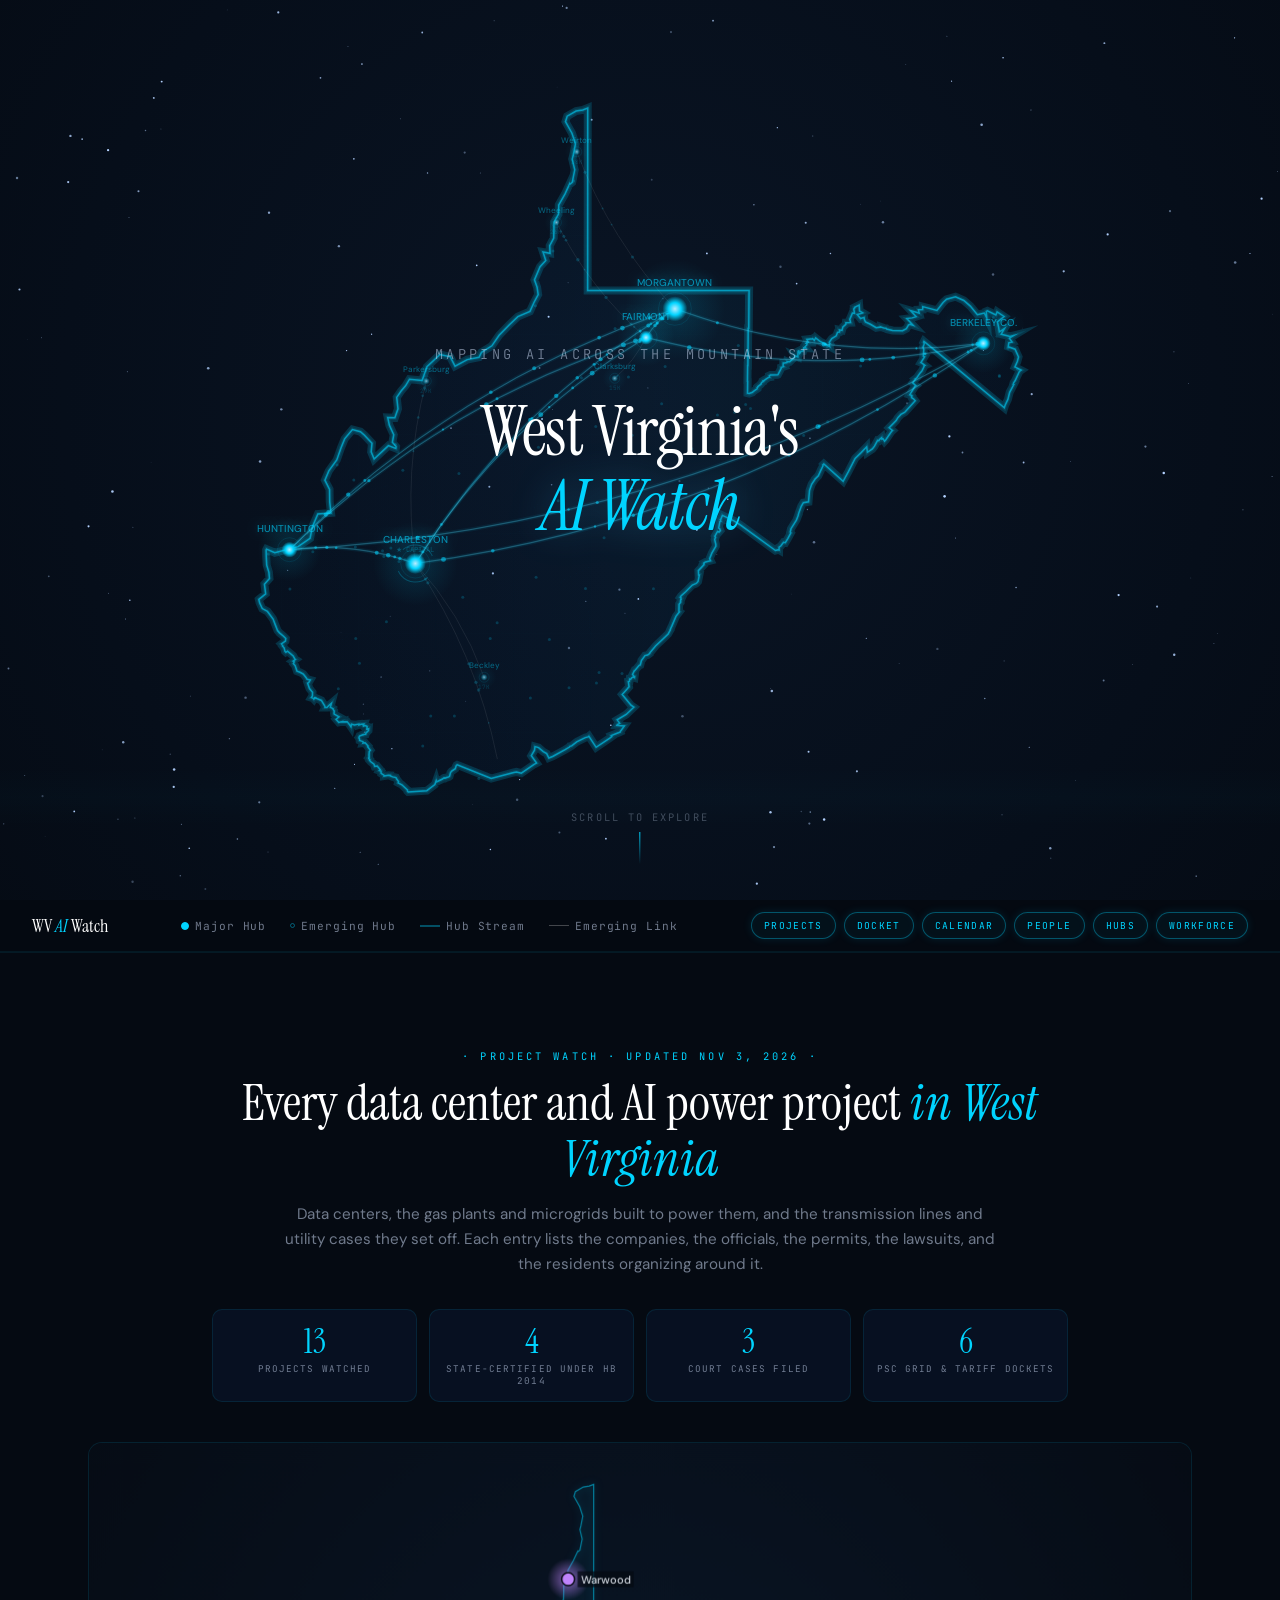
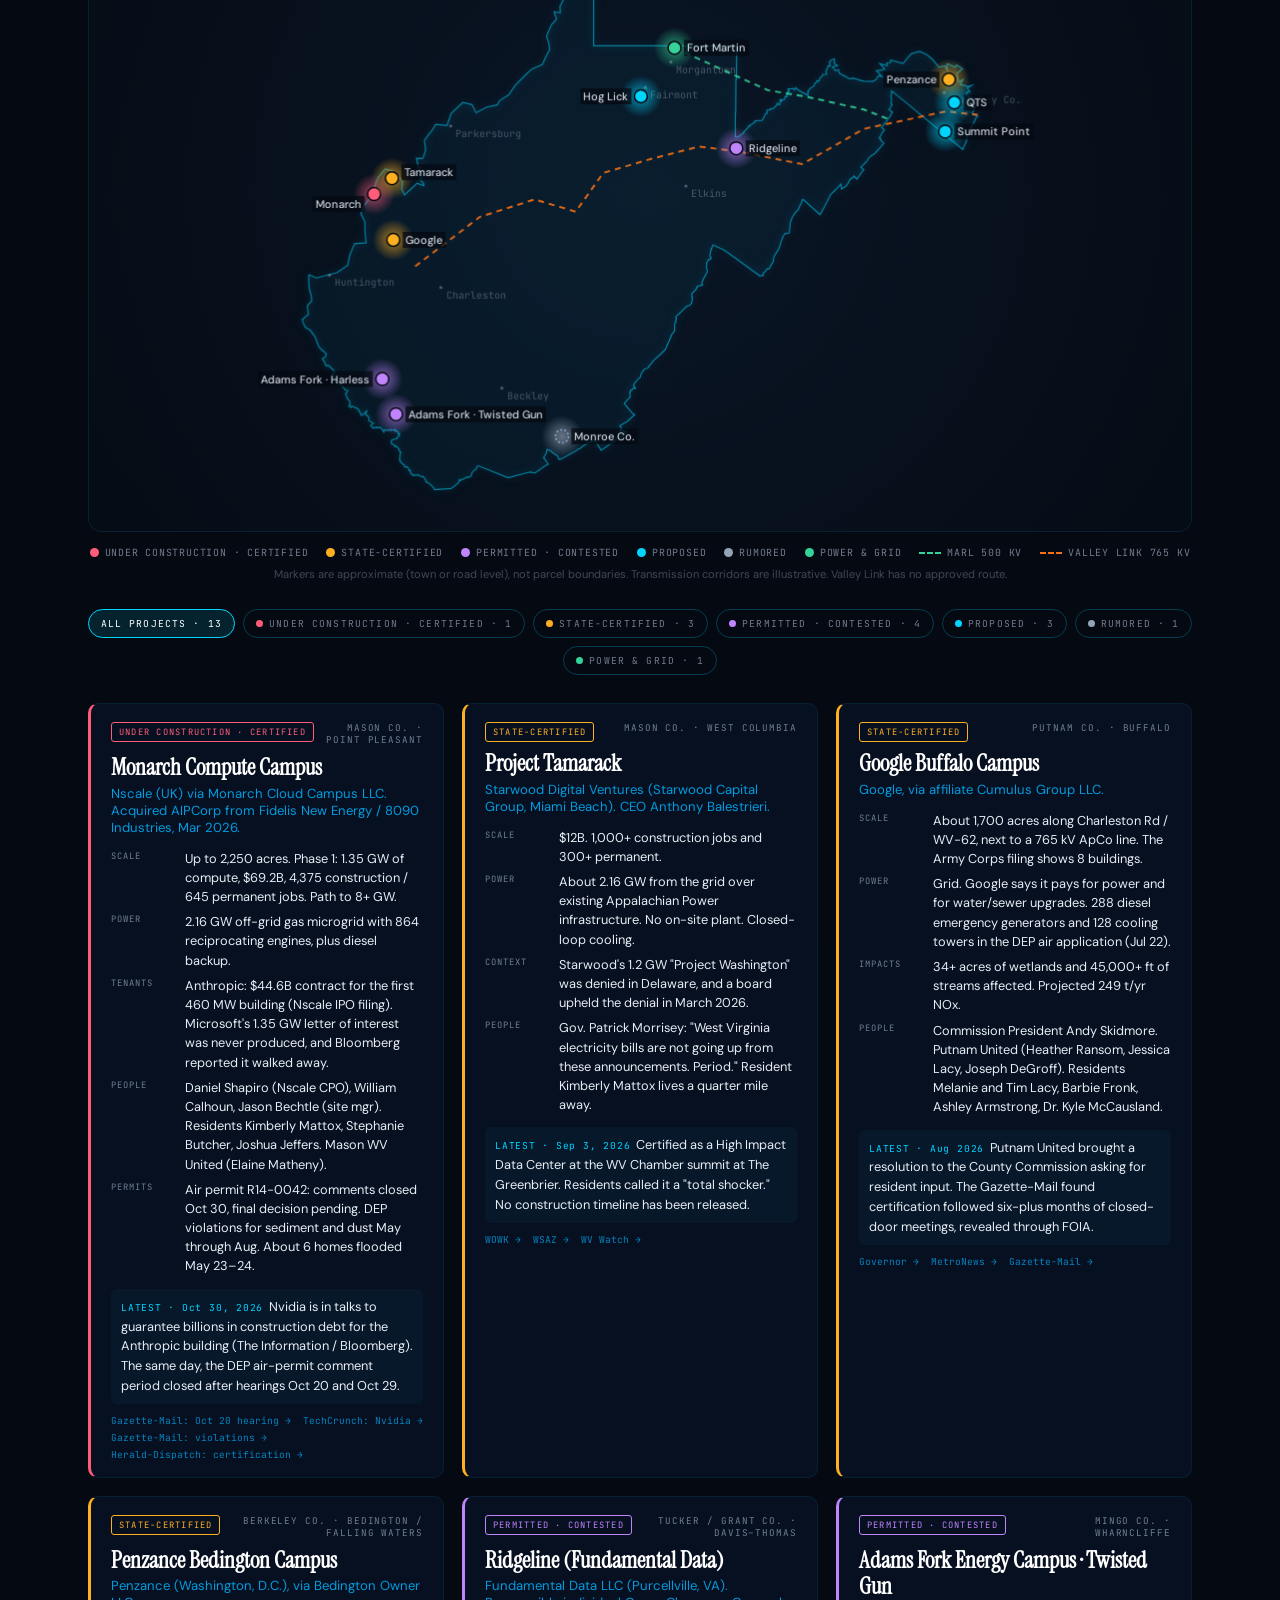
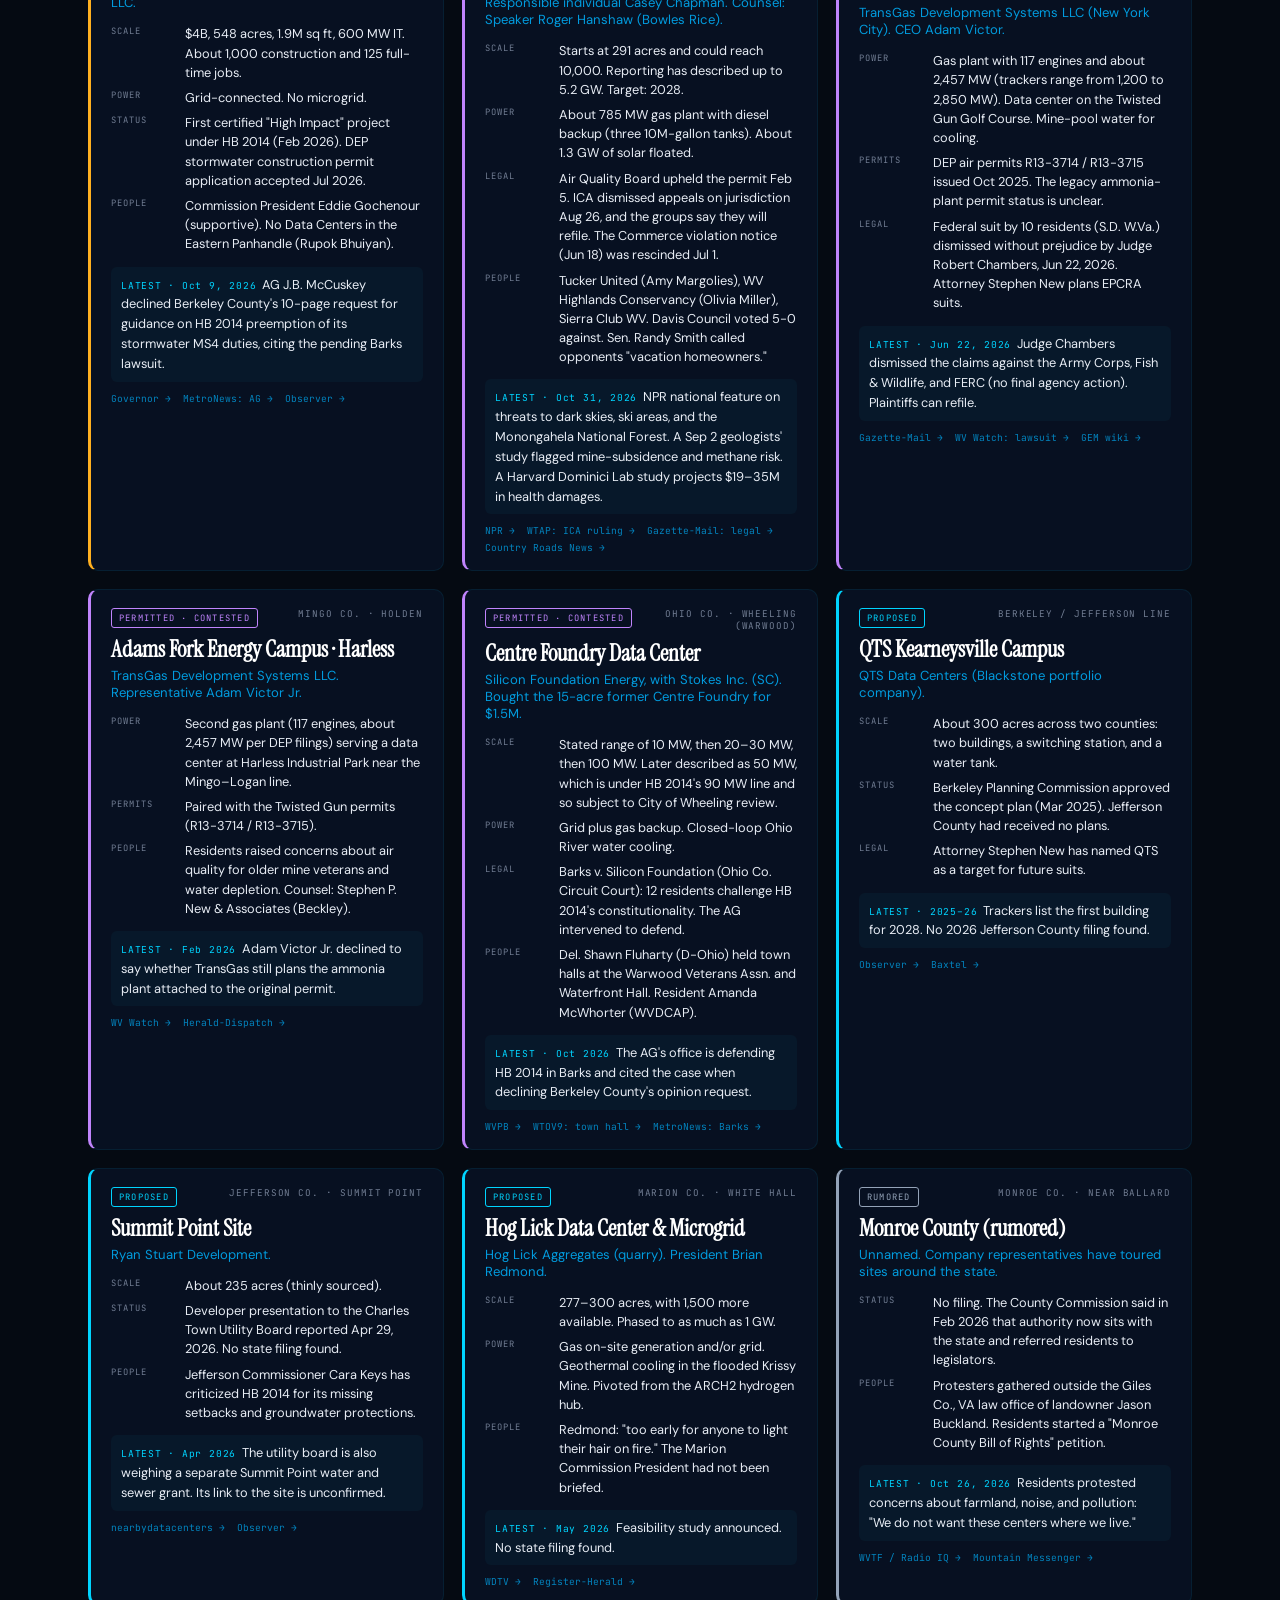
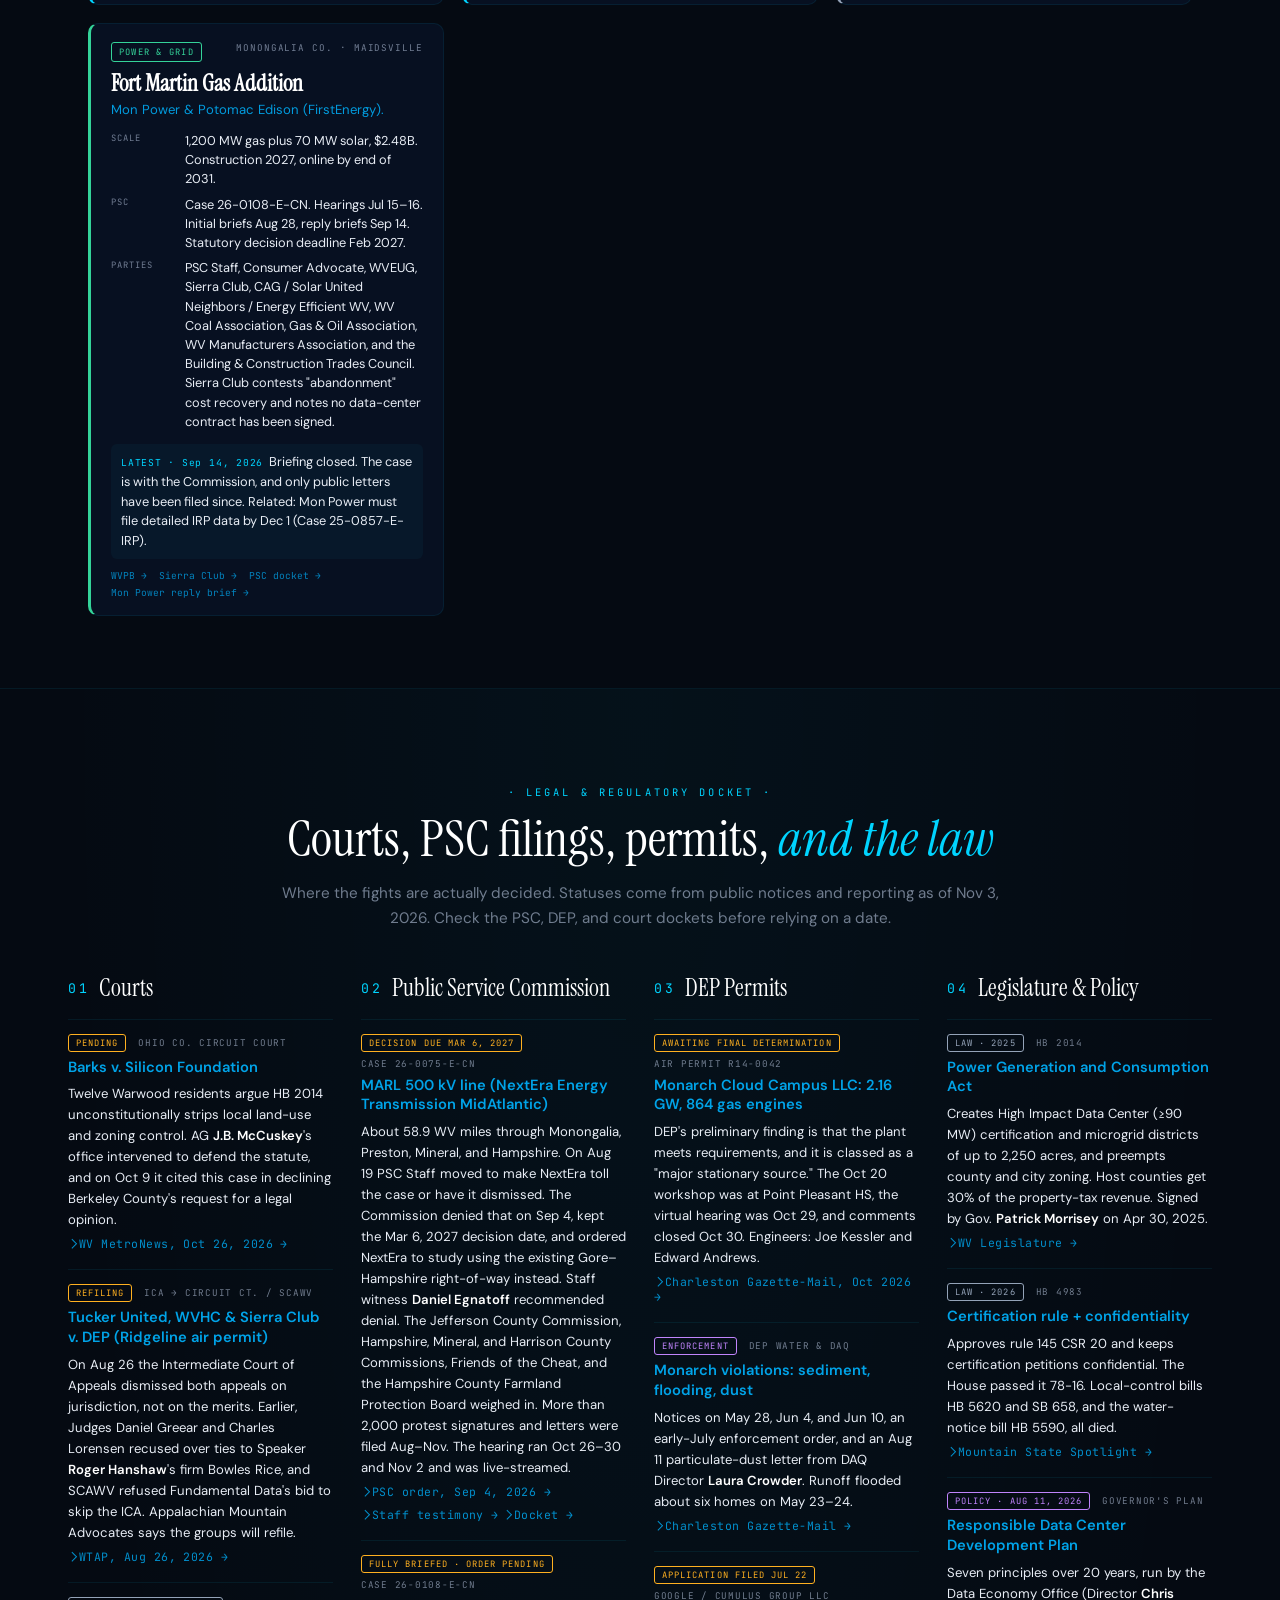
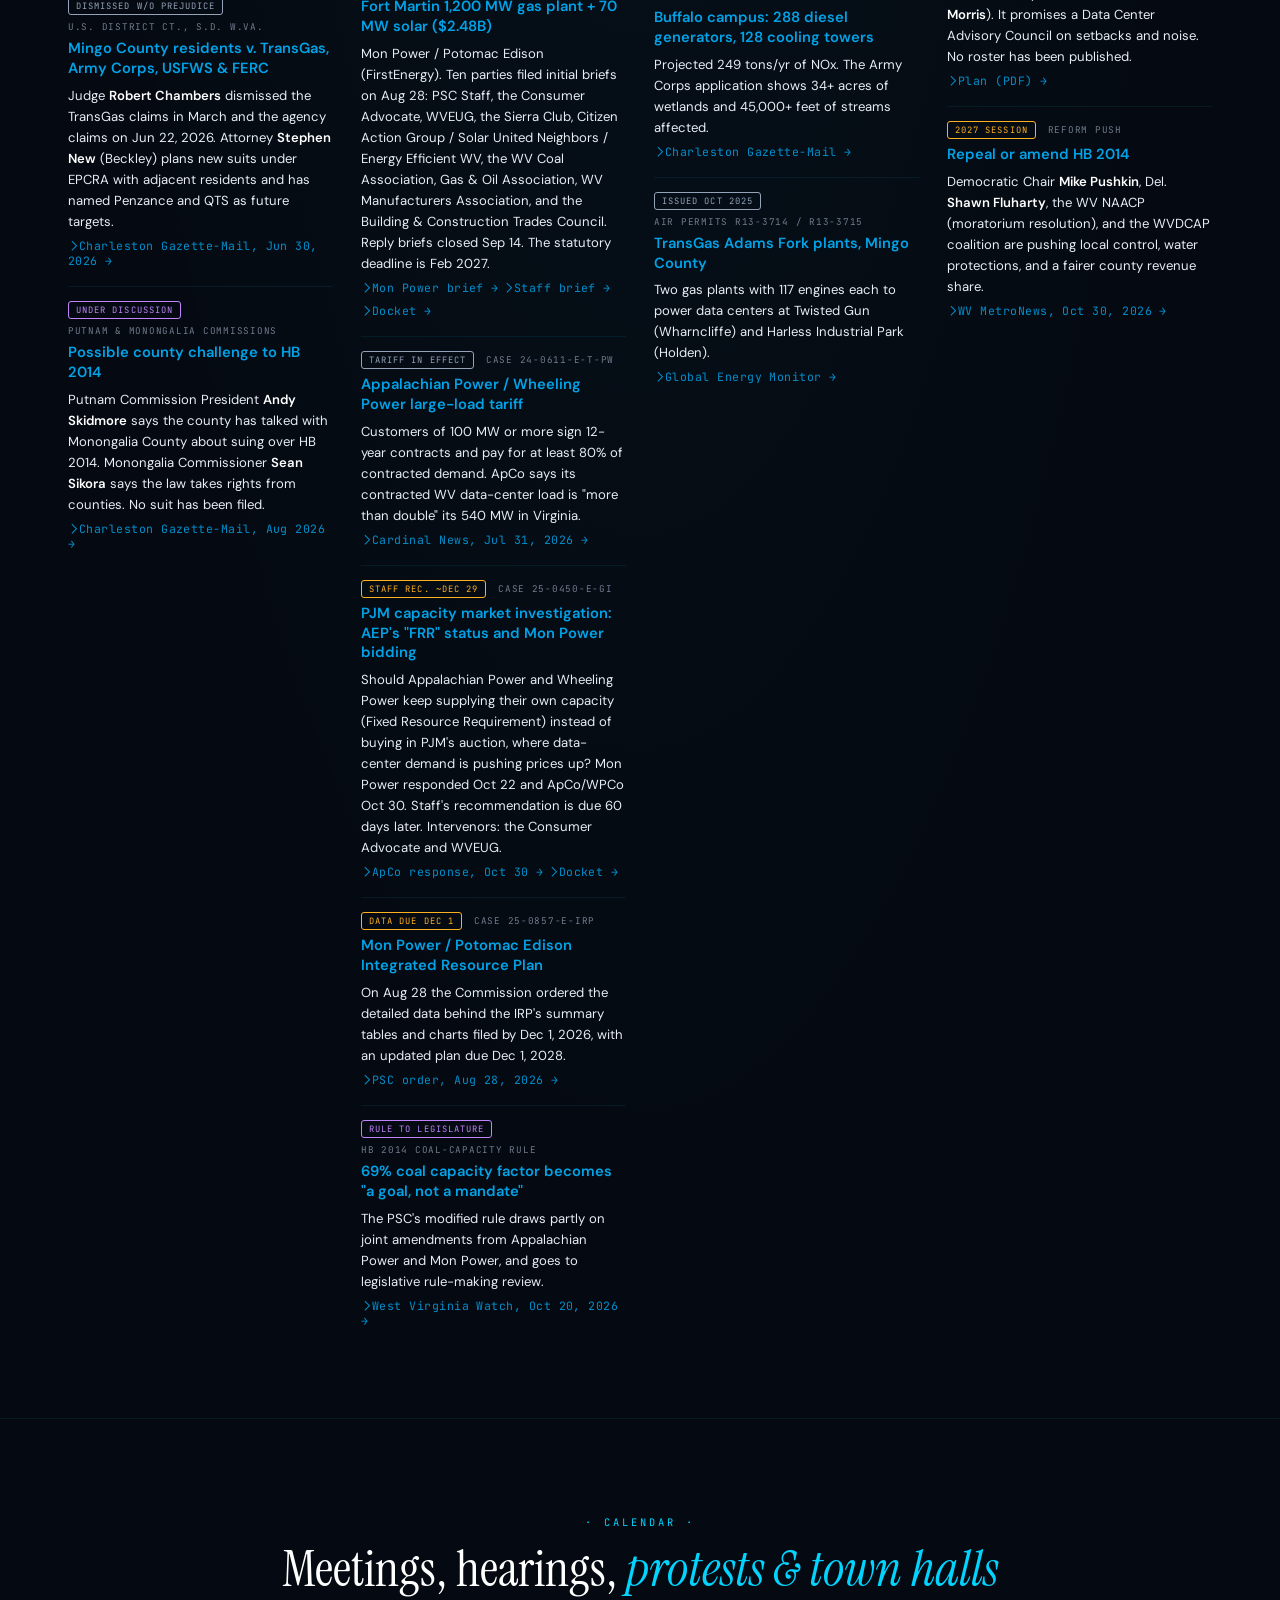
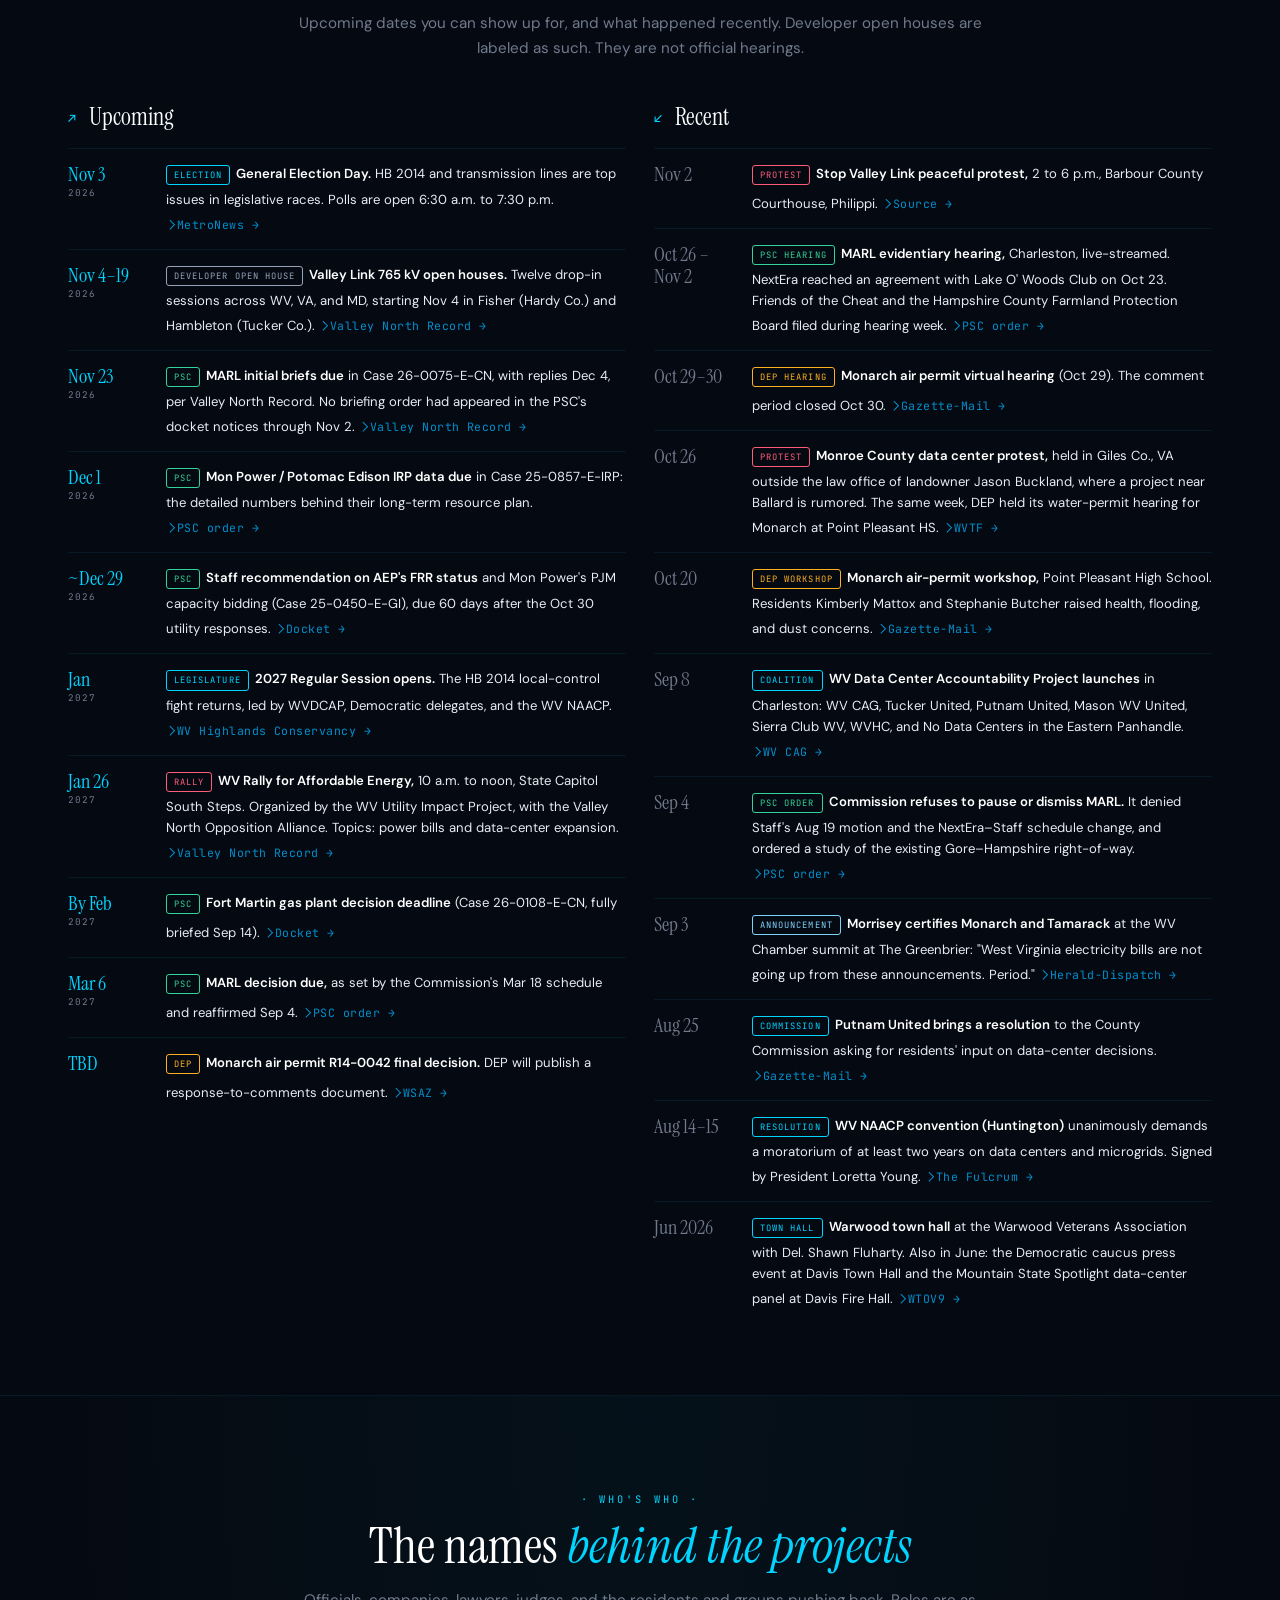
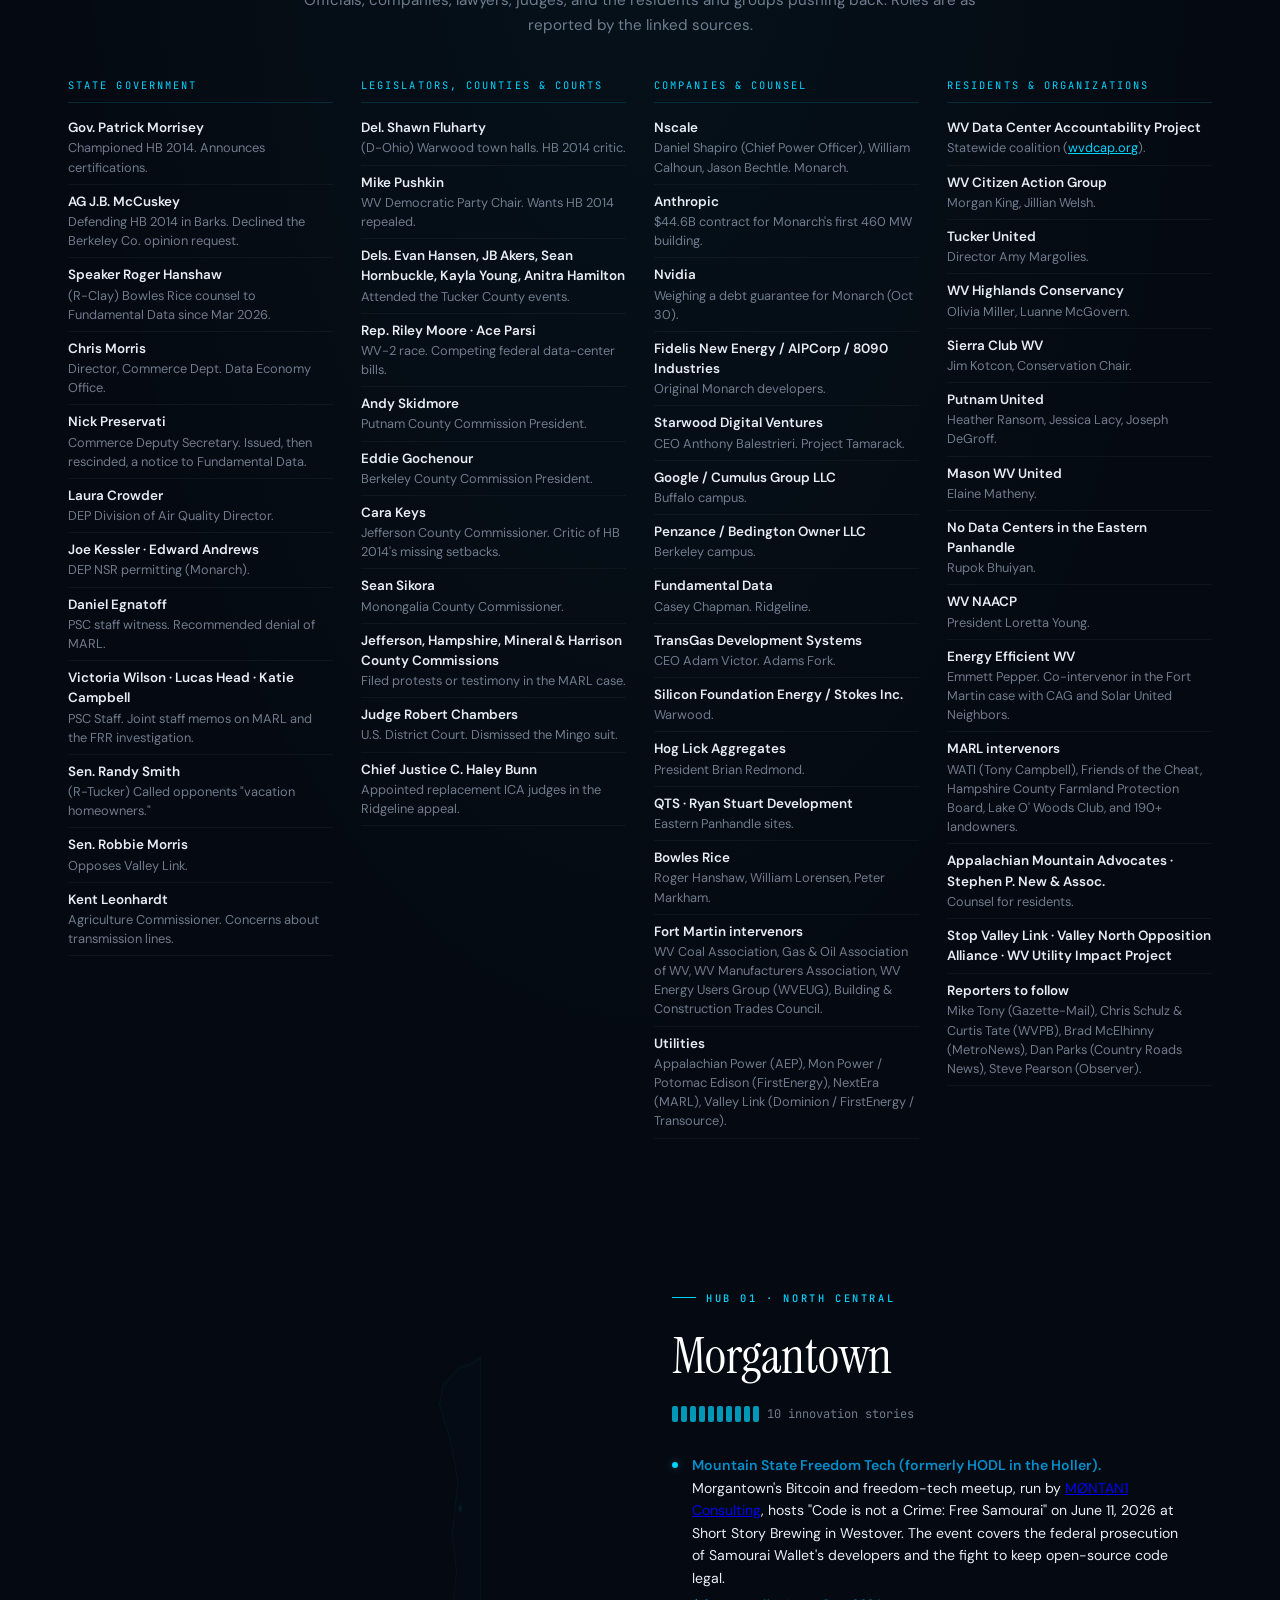
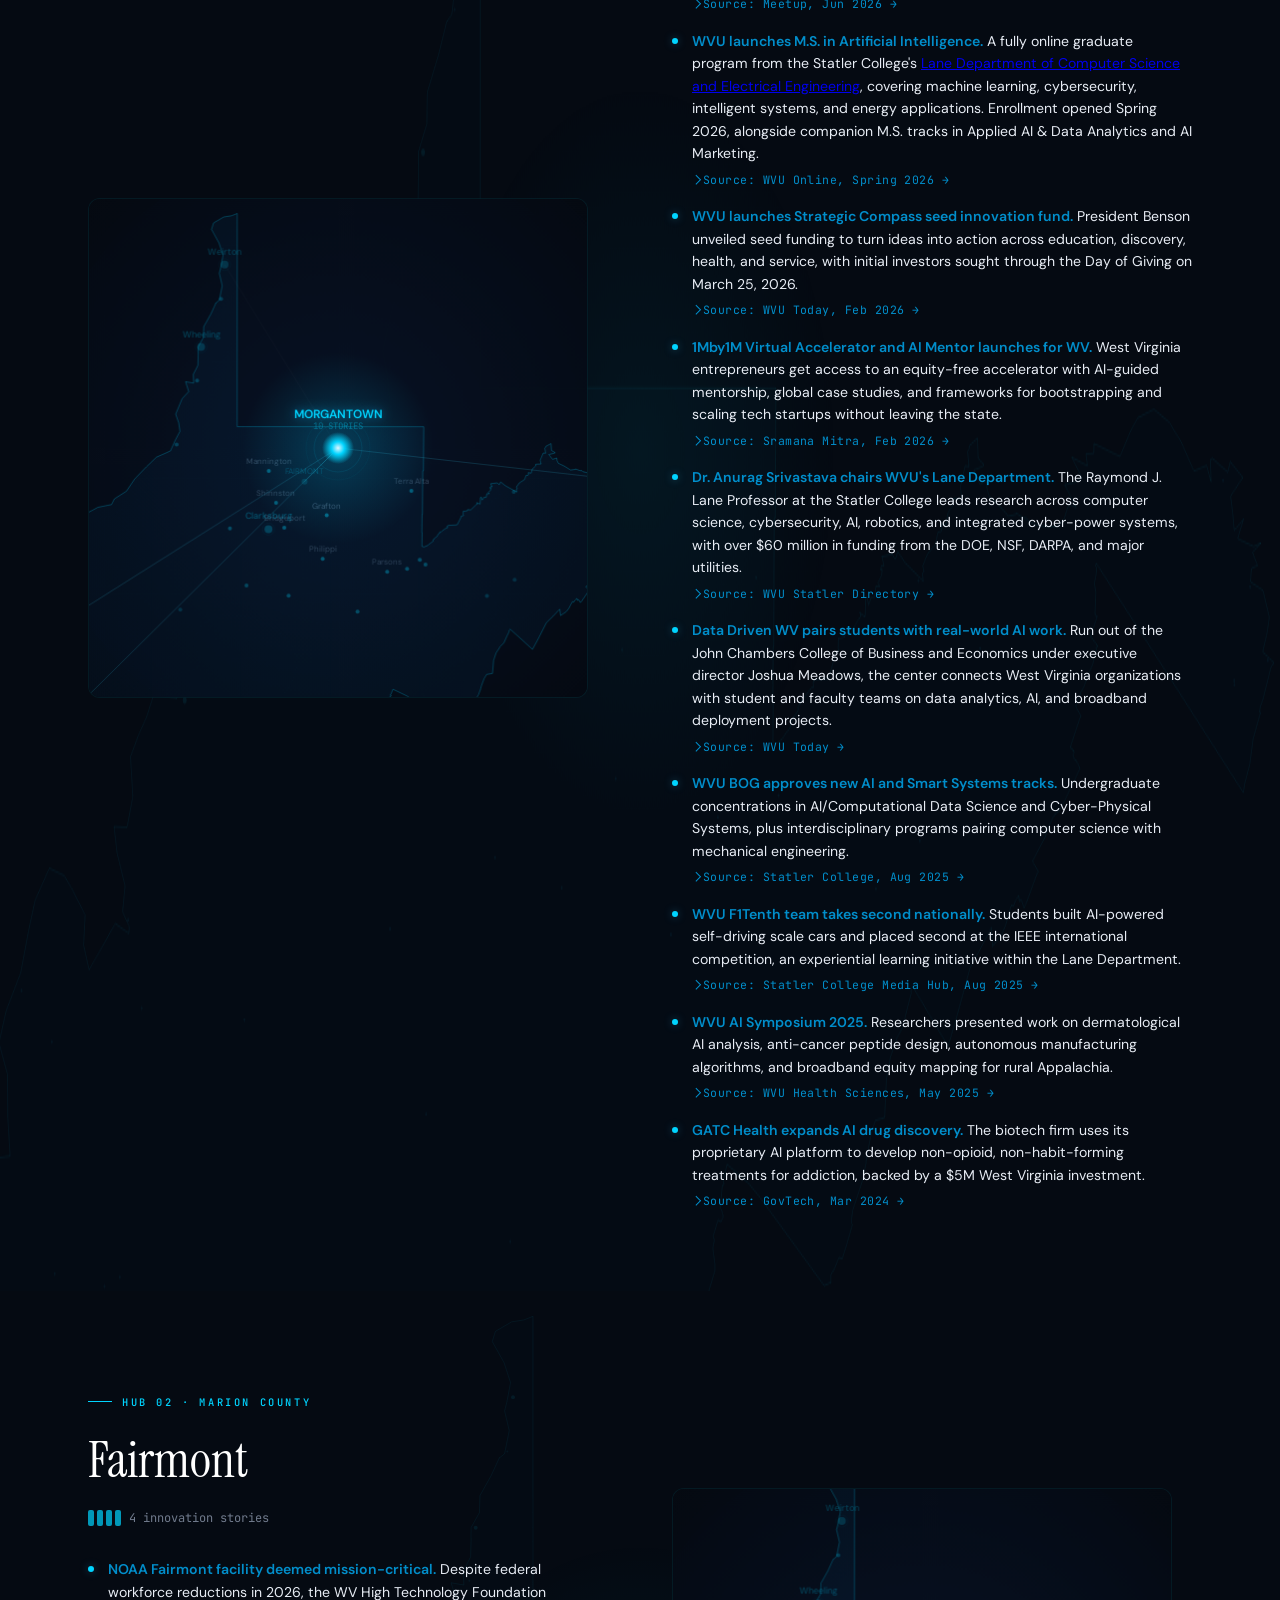
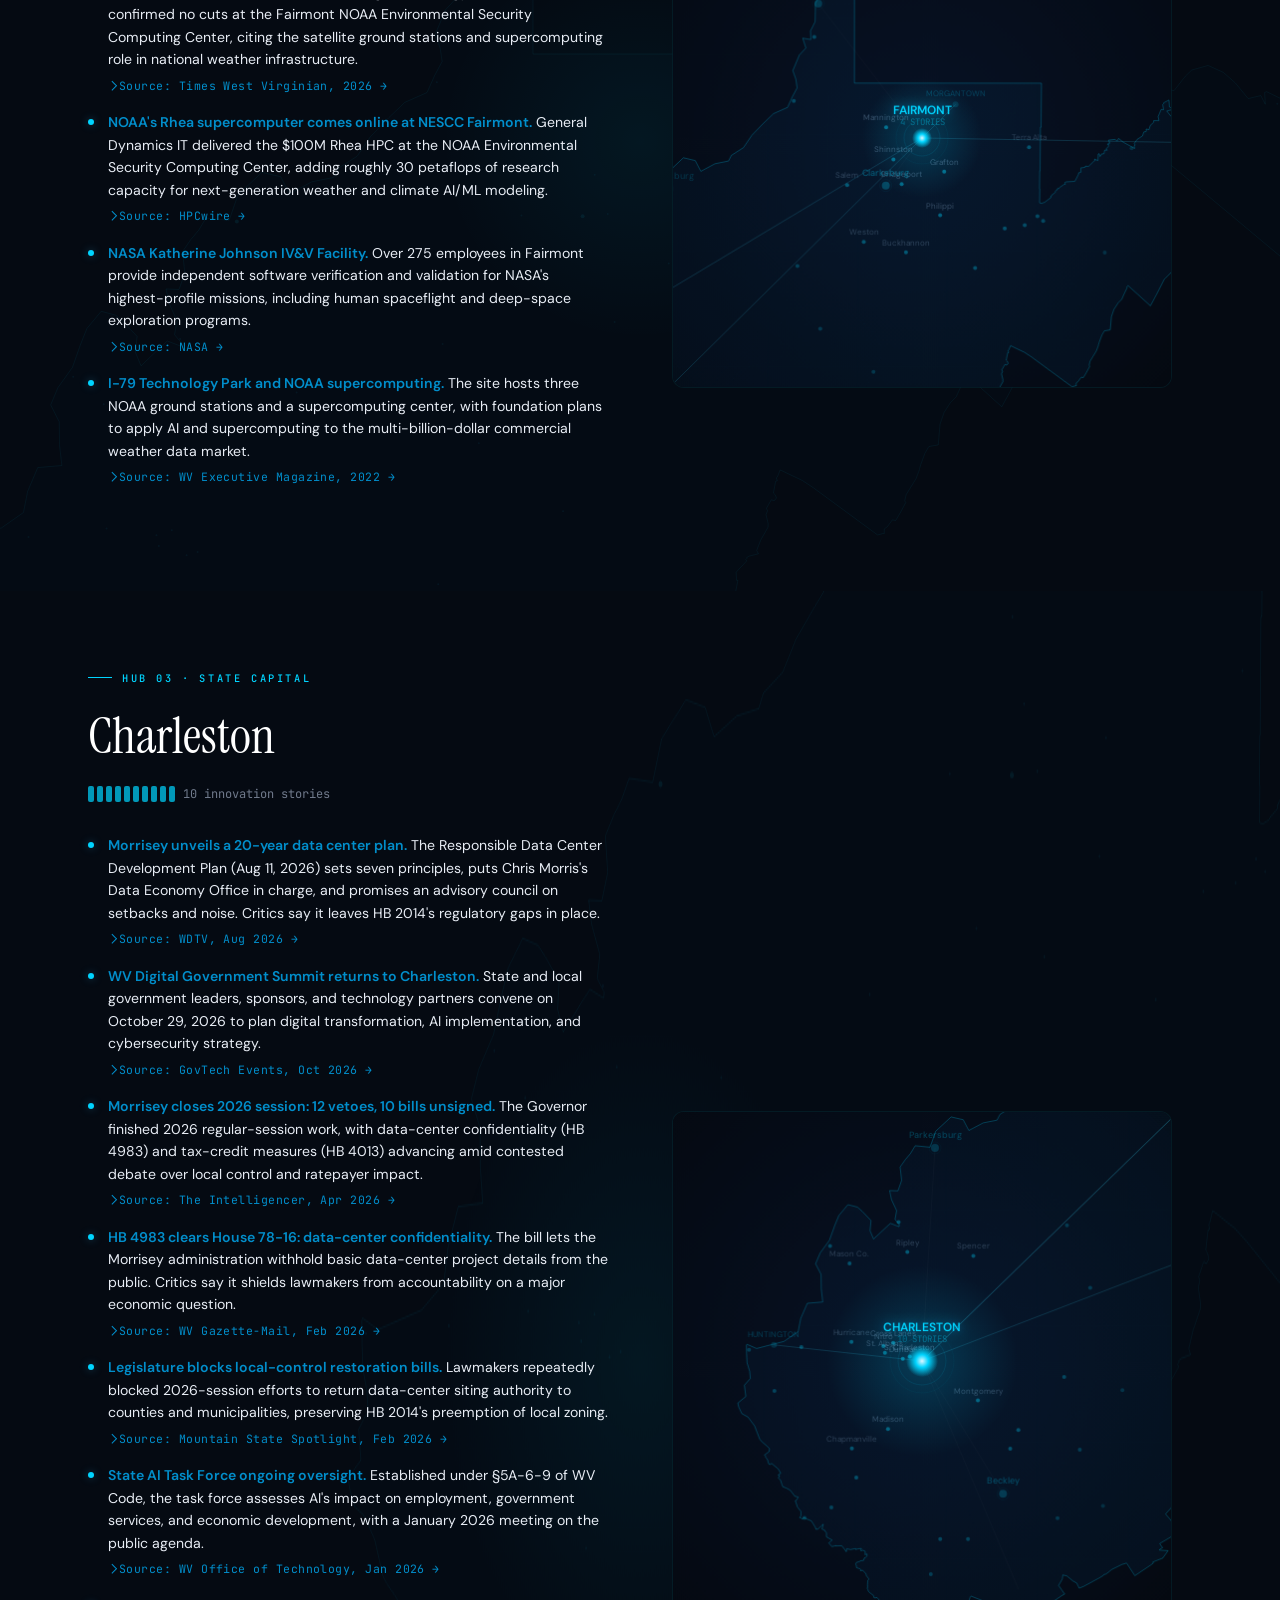
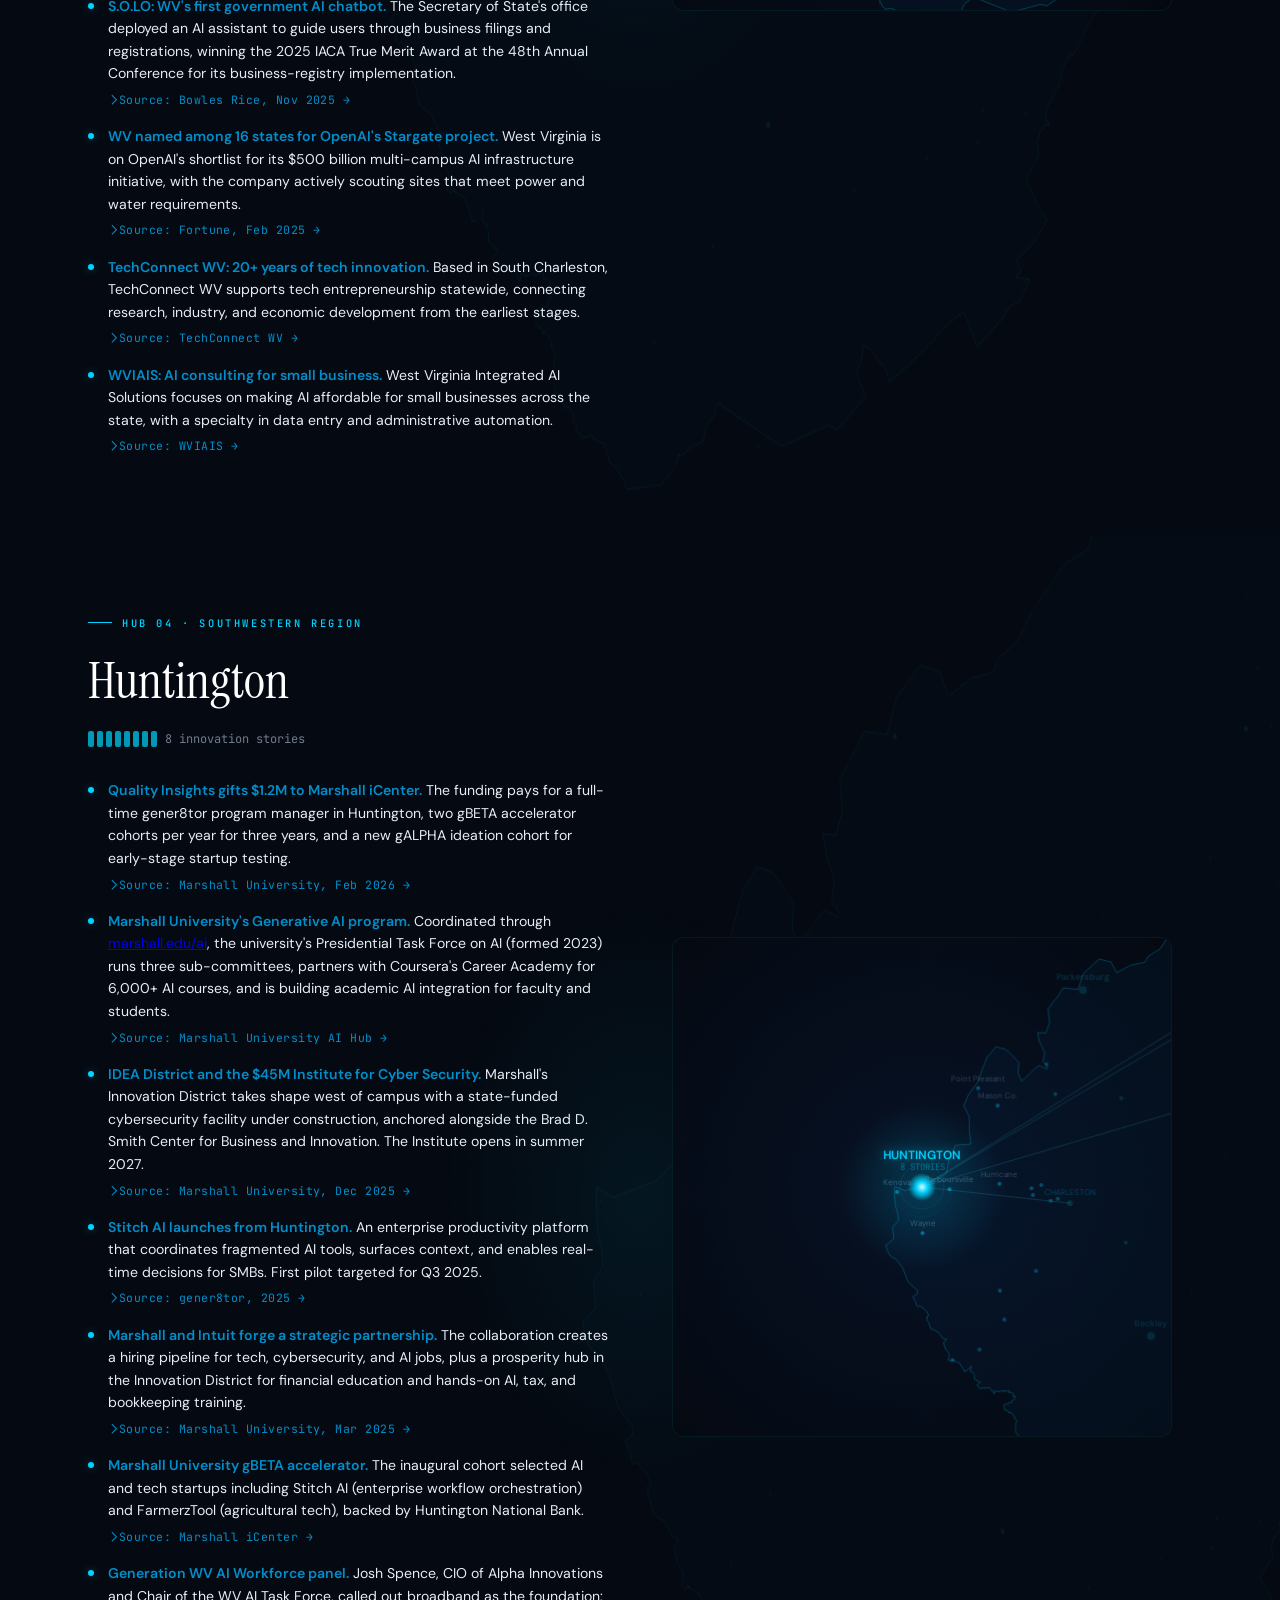
==== commit 544d697d: "Source PSC docket record from Case Subscription digests Adds a primary-source PSC section to the dos" ====
--- a/index.html
+++ b/index.html
@@ -1182,7 +1182,7 @@
       <div class="watch-stat"><span class="n">13</span><span class="l">Projects watched</span></div>
       <div class="watch-stat"><span class="n">4</span><span class="l">State-certified under HB 2014</span></div>
       <div class="watch-stat"><span class="n">3</span><span class="l">Court cases filed</span></div>
-      <div class="watch-stat"><span class="n">4</span><span class="l">PSC grid &amp; tariff dockets</span></div>
+      <div class="watch-stat"><span class="n">6</span><span class="l">PSC grid &amp; tariff dockets</span></div>
     </div>
   </div>
 
@@ -1237,22 +1237,34 @@
     <div class="docket-col">
       <h3 class="docket-title"><span class="num">02</span>Public Service Commission</h3>
       <div class="docket-item">
-        <div class="docket-meta"><span class="pill pending">Briefs Nov 23 / Dec 4</span> Case 26-0075-E-CN</div>
+        <div class="docket-meta"><span class="pill pending">Decision due Mar 6, 2027</span> Case 26-0075-E-CN</div>
         <div class="docket-name">MARL 500 kV line (NextEra Energy Transmission MidAtlantic)</div>
-        <p>About 58.9 WV miles through Monongalia, Preston, Mineral, and Hampshire. More than 190 landowners intervened, and PSC staff analyst <strong>Daniel Egnatoff</strong> recommended denial. Evidentiary hearings ended Oct 30. A decision is expected around Mar 6, 2027.</p>
-        <a class="story-source" href="https://valleynorthrecord.substack.com/p/regional-osint-db7" target="_blank" rel="noopener">Valley North Record, Nov 1, 2026 →</a>
+        <p>About 58.9 WV miles through Monongalia, Preston, Mineral, and Hampshire. On Aug 19 PSC Staff moved to make NextEra toll the case or have it dismissed. The Commission denied that on Sep 4, kept the Mar 6, 2027 decision date, and ordered NextEra to study using the existing Gore–Hampshire right-of-way instead. Staff witness <strong>Daniel Egnatoff</strong> recommended denial. The Jefferson County Commission, Hampshire, Mineral, and Harrison County Commissions, Friends of the Cheat, and the Hampshire County Farmland Protection Board weighed in. More than 2,000 protest signatures and letters were filed Aug–Nov. The hearing ran Oct 26–30 and Nov 2 and was live-streamed.</p>
+        <a class="story-source" href="https://www.psc.state.wv.us/scripts/WebDocket/ViewDocument.cfm?CaseActivityID=669977" target="_blank" rel="noopener">PSC order, Sep 4, 2026 →</a> <a class="story-source" href="https://www.psc.state.wv.us/scripts/WebDocket/ViewDocument.cfm?CaseActivityID=670106" target="_blank" rel="noopener">Staff testimony →</a> <a class="story-source" href="https://www.psc.state.wv.us/scripts/WebDocket/viewCaseForWebViewForm.cfm?CaseID=85745" target="_blank" rel="noopener">Docket →</a>
       </div>
       <div class="docket-item">
-        <div class="docket-meta"><span class="pill pending">Decision by Feb 2027</span> Mon Power / Potomac Edison CPCN</div>
+        <div class="docket-meta"><span class="pill pending">Fully briefed · order pending</span> Case 26-0108-E-CN</div>
         <div class="docket-name">Fort Martin 1,200 MW gas plant + 70 MW solar ($2.48B)</div>
-        <p>FirstEnergy's utilities want to add gas generation at the Monongalia County coal station for data-center-era load. Sierra Club WV objects to "abandonment" cost recovery and notes no data-center contract has been signed. Hearings were held Jul 15–16.</p>
-        <a class="story-source" href="https://www.sierraclub.org/press-releases/2026/06/sierra-club-west-virginia-files-testimony-mon-power-s-248-billion-gas-plant" target="_blank" rel="noopener">Sierra Club, Jun 2026 →</a>
+        <p>Mon Power / Potomac Edison (FirstEnergy). Ten parties filed initial briefs on Aug 28: PSC Staff, the Consumer Advocate, WVEUG, the Sierra Club, Citizen Action Group / Solar United Neighbors / Energy Efficient WV, the WV Coal Association, Gas &amp; Oil Association, WV Manufacturers Association, and the Building &amp; Construction Trades Council. Reply briefs closed Sep 14. The statutory deadline is Feb 2027.</p>
+        <a class="story-source" href="https://www.psc.state.wv.us/scripts/WebDocket/ViewDocument.cfm?CaseActivityID=669552" target="_blank" rel="noopener">Mon Power brief →</a> <a class="story-source" href="https://www.psc.state.wv.us/scripts/WebDocket/ViewDocument.cfm?CaseActivityID=669564" target="_blank" rel="noopener">Staff brief →</a> <a class="story-source" href="https://www.psc.state.wv.us/scripts/WebDocket/viewCaseForWebViewForm.cfm?CaseID=85785" target="_blank" rel="noopener">Docket →</a>
       </div>
       <div class="docket-item">
         <div class="docket-meta"><span class="pill closed">Tariff in effect</span> Case 24-0611-E-T-PW</div>
         <div class="docket-name">Appalachian Power / Wheeling Power large-load tariff</div>
         <p>Customers of 100 MW or more sign 12-year contracts and pay for at least 80% of contracted demand. ApCo says its contracted WV data-center load is "more than double" its 540 MW in Virginia.</p>
         <a class="story-source" href="https://cardinalnews.org/2026/07/31/appalachian-power-anticipates-explosive-growth-in-large-customers-primarily-data-centers/" target="_blank" rel="noopener">Cardinal News, Jul 31, 2026 →</a>
+      </div>
+      <div class="docket-item">
+        <div class="docket-meta"><span class="pill pending">Staff rec. ~Dec 29</span> Case 25-0450-E-GI</div>
+        <div class="docket-name">PJM capacity market investigation: AEP's "FRR" status and Mon Power bidding</div>
+        <p>Should Appalachian Power and Wheeling Power keep supplying their own capacity (Fixed Resource Requirement) instead of buying in PJM's auction, where data-center demand is pushing prices up? Mon Power responded Oct 22 and ApCo/WPCo Oct 30. Staff's recommendation is due 60 days later. Intervenors: the Consumer Advocate and WVEUG.</p>
+        <a class="story-source" href="https://www.psc.state.wv.us/scripts/WebDocket/ViewDocument.cfm?CaseActivityID=673326" target="_blank" rel="noopener">ApCo response, Oct 30 →</a> <a class="story-source" href="https://www.psc.state.wv.us/scripts/WebDocket/viewCaseForWebViewForm.cfm?CaseID=84852" target="_blank" rel="noopener">Docket →</a>
+      </div>
+      <div class="docket-item">
+        <div class="docket-meta"><span class="pill pending">Data due Dec 1</span> Case 25-0857-E-IRP</div>
+        <div class="docket-name">Mon Power / Potomac Edison Integrated Resource Plan</div>
+        <p>On Aug 28 the Commission ordered the detailed data behind the IRP's summary tables and charts filed by Dec 1, 2026, with an updated plan due Dec 1, 2028.</p>
+        <a class="story-source" href="https://www.psc.state.wv.us/scripts/WebDocket/ViewDocument.cfm?CaseActivityID=669562" target="_blank" rel="noopener">PSC order, Aug 28, 2026 →</a>
       </div>
       <div class="docket-item">
         <div class="docket-meta"><span class="pill watch">Rule to Legislature</span> HB 2014 coal-capacity rule</div>
@@ -1331,20 +1343,24 @@
       <h3 class="docket-title"><span class="num">↗</span>Upcoming</h3>
       <div class="cal-item"><div class="cal-date">Nov 3<span>2026</span></div><div class="cal-body"><span class="pill civic">Election</span><strong>General Election Day.</strong> HB 2014 and transmission lines are top issues in legislative races. Polls are open 6:30 a.m. to 7:30 p.m. <a class="story-source" href="https://wvmetronews.com/2026/10/30/data-centers-transmission-lines-highlight-issues-driving-voter-turnout-in-west-virginia/" target="_blank" rel="noopener">MetroNews →</a></div></div>
       <div class="cal-item"><div class="cal-date">Nov 4–19<span>2026</span></div><div class="cal-body"><span class="pill dev">Developer open house</span><strong>Valley Link 765 kV open houses.</strong> Twelve drop-in sessions across WV, VA, and MD, starting Nov 4 in Fisher (Hardy Co.) and Hambleton (Tucker Co.). <a class="story-source" href="https://valleynorthrecord.substack.com/p/regional-osint-db7" target="_blank" rel="noopener">Valley North Record →</a></div></div>
-      <div class="cal-item"><div class="cal-date">Nov 23<span>2026</span></div><div class="cal-body"><span class="pill psc">PSC</span><strong>MARL initial briefs due</strong> in Case 26-0075-E-CN. Reply briefs are due Dec 4. <a class="story-source" href="https://valleynorthrecord.substack.com/p/regional-osint-db7" target="_blank" rel="noopener">Valley North Record →</a></div></div>
+      <div class="cal-item"><div class="cal-date">Nov 23<span>2026</span></div><div class="cal-body"><span class="pill psc">PSC</span><strong>MARL initial briefs due</strong> in Case 26-0075-E-CN, with replies Dec 4, per Valley North Record. No briefing order had appeared in the PSC's docket notices through Nov 2. <a class="story-source" href="https://valleynorthrecord.substack.com/p/regional-osint-db7" target="_blank" rel="noopener">Valley North Record →</a></div></div>
+      <div class="cal-item"><div class="cal-date">Dec 1<span>2026</span></div><div class="cal-body"><span class="pill psc">PSC</span><strong>Mon Power / Potomac Edison IRP data due</strong> in Case 25-0857-E-IRP: the detailed numbers behind their long-term resource plan. <a class="story-source" href="https://www.psc.state.wv.us/scripts/WebDocket/ViewDocument.cfm?CaseActivityID=669562" target="_blank" rel="noopener">PSC order →</a></div></div>
+      <div class="cal-item"><div class="cal-date">~Dec 29<span>2026</span></div><div class="cal-body"><span class="pill psc">PSC</span><strong>Staff recommendation on AEP's FRR status</strong> and Mon Power's PJM capacity bidding (Case 25-0450-E-GI), due 60 days after the Oct 30 utility responses. <a class="story-source" href="https://www.psc.state.wv.us/scripts/WebDocket/viewCaseForWebViewForm.cfm?CaseID=84852" target="_blank" rel="noopener">Docket →</a></div></div>
       <div class="cal-item"><div class="cal-date">Jan<span>2027</span></div><div class="cal-body"><span class="pill civic">Legislature</span><strong>2027 Regular Session opens.</strong> The HB 2014 local-control fight returns, led by WVDCAP, Democratic delegates, and the WV NAACP. <a class="story-source" href="https://www.wvhighlands.org/?p=15053" target="_blank" rel="noopener">WV Highlands Conservancy →</a></div></div>
       <div class="cal-item"><div class="cal-date">Jan 26<span>2027</span></div><div class="cal-body"><span class="pill protest">Rally</span><strong>WV Rally for Affordable Energy,</strong> 10 a.m. to noon, State Capitol South Steps. Organized by the WV Utility Impact Project, with the Valley North Opposition Alliance. Topics: power bills and data-center expansion. <a class="story-source" href="https://valleynorthrecord.substack.com/p/regional-osint-db7" target="_blank" rel="noopener">Valley North Record →</a></div></div>
-      <div class="cal-item"><div class="cal-date">By Feb<span>2027</span></div><div class="cal-body"><span class="pill psc">PSC</span><strong>Fort Martin gas plant decision deadline</strong> (Mon Power / Potomac Edison). <a class="story-source" href="https://www.dominionpost.com/?p=566179" target="_blank" rel="noopener">Dominion Post →</a></div></div>
-      <div class="cal-item"><div class="cal-date">~Mar 6<span>2027</span></div><div class="cal-body"><span class="pill psc">PSC</span><strong>Anticipated MARL decision.</strong> <a class="story-source" href="https://valleynorthrecord.substack.com/p/regional-osint-db7" target="_blank" rel="noopener">Valley North Record →</a></div></div>
+      <div class="cal-item"><div class="cal-date">By Feb<span>2027</span></div><div class="cal-body"><span class="pill psc">PSC</span><strong>Fort Martin gas plant decision deadline</strong> (Case 26-0108-E-CN, fully briefed Sep 14). <a class="story-source" href="https://www.psc.state.wv.us/scripts/WebDocket/viewCaseForWebViewForm.cfm?CaseID=85785" target="_blank" rel="noopener">Docket →</a></div></div>
+      <div class="cal-item"><div class="cal-date">Mar 6<span>2027</span></div><div class="cal-body"><span class="pill psc">PSC</span><strong>MARL decision due,</strong> as set by the Commission's Mar 18 schedule and reaffirmed Sep 4. <a class="story-source" href="https://www.psc.state.wv.us/scripts/WebDocket/ViewDocument.cfm?CaseActivityID=669977" target="_blank" rel="noopener">PSC order →</a></div></div>
       <div class="cal-item"><div class="cal-date">TBD</div><div class="cal-body"><span class="pill dep">DEP</span><strong>Monarch air permit R14-0042 final decision.</strong> DEP will publish a response-to-comments document. <a class="story-source" href="https://www.wsaz.com/2026/10/21/data-center-air-pollution-permit-under-public-review/" target="_blank" rel="noopener">WSAZ →</a></div></div>
     </div>
     <div class="cal-col">
       <h3 class="docket-title"><span class="num">↙</span>Recent</h3>
       <div class="cal-item past"><div class="cal-date">Nov 2</div><div class="cal-body"><span class="pill protest">Protest</span><strong>Stop Valley Link peaceful protest,</strong> 2 to 6 p.m., Barbour County Courthouse, Philippi. <a class="story-source" href="https://valleynorthrecord.substack.com/p/regional-osint-db7" target="_blank" rel="noopener">Source →</a></div></div>
+      <div class="cal-item past"><div class="cal-date">Oct 26 – Nov 2</div><div class="cal-body"><span class="pill psc">PSC hearing</span><strong>MARL evidentiary hearing,</strong> Charleston, live-streamed. NextEra reached an agreement with Lake O' Woods Club on Oct 23. Friends of the Cheat and the Hampshire County Farmland Protection Board filed during hearing week. <a class="story-source" href="https://www.psc.state.wv.us/scripts/WebDocket/ViewDocument.cfm?CaseActivityID=671382" target="_blank" rel="noopener">PSC order →</a></div></div>
       <div class="cal-item past"><div class="cal-date">Oct 29–30</div><div class="cal-body"><span class="pill dep">DEP hearing</span><strong>Monarch air permit virtual hearing</strong> (Oct 29). The comment period closed Oct 30. <a class="story-source" href="https://www.wvgazettemail.com/news/energy_and_environment/health-concerns-aired-during-meeting-on-mason-data-center-permit-request/article_58c63958-762f-4a29-a524-87d3b91ed179.html" target="_blank" rel="noopener">Gazette-Mail →</a></div></div>
       <div class="cal-item past"><div class="cal-date">Oct 26</div><div class="cal-body"><span class="pill protest">Protest</span><strong>Monroe County data center protest,</strong> held in Giles Co., VA outside the law office of landowner Jason Buckland, where a project near Ballard is rumored. The same week, DEP held its water-permit hearing for Monarch at Point Pleasant HS. <a class="story-source" href="https://www.wvtf.org/news/2026-10-26/residents-gather-in-giles-to-protest-potential-monroe-county-data-center" target="_blank" rel="noopener">WVTF →</a></div></div>
       <div class="cal-item past"><div class="cal-date">Oct 20</div><div class="cal-body"><span class="pill dep">DEP workshop</span><strong>Monarch air-permit workshop,</strong> Point Pleasant High School. Residents Kimberly Mattox and Stephanie Butcher raised health, flooding, and dust concerns. <a class="story-source" href="https://www.wvgazettemail.com/news/energy_and_environment/health-concerns-aired-during-meeting-on-mason-data-center-permit-request/article_58c63958-762f-4a29-a524-87d3b91ed179.html" target="_blank" rel="noopener">Gazette-Mail →</a></div></div>
       <div class="cal-item past"><div class="cal-date">Sep 8</div><div class="cal-body"><span class="pill civic">Coalition</span><strong>WV Data Center Accountability Project launches</strong> in Charleston: WV CAG, Tucker United, Putnam United, Mason WV United, Sierra Club WV, WVHC, and No Data Centers in the Eastern Panhandle. <a class="story-source" href="https://wvcag.org/?p=16377" target="_blank" rel="noopener">WV CAG →</a></div></div>
+      <div class="cal-item past"><div class="cal-date">Sep 4</div><div class="cal-body"><span class="pill psc">PSC order</span><strong>Commission refuses to pause or dismiss MARL.</strong> It denied Staff's Aug 19 motion and the NextEra–Staff schedule change, and ordered a study of the existing Gore–Hampshire right-of-way. <a class="story-source" href="https://www.psc.state.wv.us/scripts/WebDocket/ViewDocument.cfm?CaseActivityID=669977" target="_blank" rel="noopener">PSC order →</a></div></div>
       <div class="cal-item past"><div class="cal-date">Sep 3</div><div class="cal-body"><span class="pill gov">Announcement</span><strong>Morrisey certifies Monarch and Tamarack</strong> at the WV Chamber summit at The Greenbrier: "West Virginia electricity bills are not going up from these announcements. Period." <a class="story-source" href="https://www.herald-dispatch.com/business/morrisey-hails-state-certifications-for-two-mason-county-data-center-projects/article_924875e0-77b4-45ab-9115-2ff4b193a6ae.html" target="_blank" rel="noopener">Herald-Dispatch →</a></div></div>
       <div class="cal-item past"><div class="cal-date">Aug 25</div><div class="cal-body"><span class="pill civic">Commission</span><strong>Putnam United brings a resolution</strong> to the County Commission asking for residents' input on data-center decisions. <a class="story-source" href="https://www.wvgazettemail.com/news/energy_and_environment/monarch-google-data-center-project-environmental-dangers-driving-resident-opposition/article_b35e6ed1-15af-4975-9772-54b89bb5a013.html" target="_blank" rel="noopener">Gazette-Mail →</a></div></div>
       <div class="cal-item past"><div class="cal-date">Aug 14–15</div><div class="cal-body"><span class="pill civic">Resolution</span><strong>WV NAACP convention (Huntington)</strong> unanimously demands a moratorium of at least two years on data centers and microgrids. Signed by President Loretta Young. <a class="story-source" href="https://thefulcrum.us/community/west-virginia-naacp-data-center-moratorium-call" target="_blank" rel="noopener">The Fulcrum →</a></div></div>
@@ -1370,7 +1386,8 @@
         <li><strong>Nick Preservati</strong> Commerce Deputy Secretary. Issued, then rescinded, a notice to Fundamental Data.</li>
         <li><strong>Laura Crowder</strong> DEP Division of Air Quality Director.</li>
         <li><strong>Joe Kessler · Edward Andrews</strong> DEP NSR permitting (Monarch).</li>
-        <li><strong>Daniel Egnatoff</strong> PSC staff analyst. Recommended denial of MARL.</li>
+        <li><strong>Daniel Egnatoff</strong> PSC staff witness. Recommended denial of MARL.</li>
+        <li><strong>Victoria Wilson · Lucas Head · Katie Campbell</strong> PSC Staff. Joint staff memos on MARL and the FRR investigation.</li>
         <li><strong>Sen. Randy Smith</strong> (R-Tucker) Called opponents "vacation homeowners."</li>
         <li><strong>Sen. Robbie Morris</strong> Opposes Valley Link.</li>
         <li><strong>Kent Leonhardt</strong> Agriculture Commissioner. Concerns about transmission lines.</li>
@@ -1387,6 +1404,7 @@
         <li><strong>Eddie Gochenour</strong> Berkeley County Commission President.</li>
         <li><strong>Cara Keys</strong> Jefferson County Commissioner. Critic of HB 2014's missing setbacks.</li>
         <li><strong>Sean Sikora</strong> Monongalia County Commissioner.</li>
+        <li><strong>Jefferson, Hampshire, Mineral &amp; Harrison County Commissions</strong> Filed protests or testimony in the MARL case.</li>
         <li><strong>Judge Robert Chambers</strong> U.S. District Court. Dismissed the Mingo suit.</li>
         <li><strong>Chief Justice C. Haley Bunn</strong> Appointed replacement ICA judges in the Ridgeline appeal.</li>
       </ul>
@@ -1407,6 +1425,7 @@
         <li><strong>Hog Lick Aggregates</strong> President Brian Redmond.</li>
         <li><strong>QTS · Ryan Stuart Development</strong> Eastern Panhandle sites.</li>
         <li><strong>Bowles Rice</strong> Roger Hanshaw, William Lorensen, Peter Markham.</li>
+        <li><strong>Fort Martin intervenors</strong> WV Coal Association, Gas &amp; Oil Association of WV, WV Manufacturers Association, WV Energy Users Group (WVEUG), Building &amp; Construction Trades Council.</li>
         <li><strong>Utilities</strong> Appalachian Power (AEP), Mon Power / Potomac Edison (FirstEnergy), NextEra (MARL), Valley Link (Dominion / FirstEnergy / Transource).</li>
       </ul>
     </div>
@@ -1422,7 +1441,8 @@
         <li><strong>Mason WV United</strong> Elaine Matheny.</li>
         <li><strong>No Data Centers in the Eastern Panhandle</strong> Rupok Bhuiyan.</li>
         <li><strong>WV NAACP</strong> President Loretta Young.</li>
-        <li><strong>Energy Efficient WV</strong> Emmett Pepper.</li>
+        <li><strong>Energy Efficient WV</strong> Emmett Pepper. Co-intervenor in the Fort Martin case with CAG and Solar United Neighbors.</li>
+        <li><strong>MARL intervenors</strong> WATI (Tony Campbell), Friends of the Cheat, Hampshire County Farmland Protection Board, Lake O' Woods Club, and 190+ landowners.</li>
         <li><strong>Appalachian Mountain Advocates · Stephen P. New &amp; Assoc.</strong> Counsel for residents.</li>
         <li><strong>Stop Valley Link · Valley North Opposition Alliance · WV Utility Impact Project</strong></li>
         <li><strong>Reporters to follow</strong> Mike Tony (Gazette-Mail), Chris Schulz &amp; Curtis Tate (WVPB), Brad McElhinny (MetroNews), Dan Parks (Country Roads News), Steve Pearson (Observer).</li>
@@ -2869,20 +2889,22 @@
     developer:'Mon Power & Potomac Edison (FirstEnergy).',
     facts:[
       ['Scale','1,200 MW gas plus 70 MW solar, $2.48B. Construction 2027, online by end of 2031.'],
-      ['PSC','CPCN hearings held Jul 15–16, 2026. Statutory decision deadline Feb 2027.'],
-      ['People','Sierra Club WV contests "abandonment" cost recovery and notes no data-center contract has been signed.'],
+      ['PSC','Case 26-0108-E-CN. Hearings Jul 15–16. Initial briefs Aug 28, reply briefs Sep 14. Statutory decision deadline Feb 2027.'],
+      ['Parties','PSC Staff, Consumer Advocate, WVEUG, Sierra Club, CAG / Solar United Neighbors / Energy Efficient WV, WV Coal Association, Gas & Oil Association, WV Manufacturers Association, and the Building & Construction Trades Council. Sierra Club contests "abandonment" cost recovery and notes no data-center contract has been signed.'],
     ],
-    latest:{ d:'Nov 2026', t:'No PSC order yet. A decision could come late 2026 and must come by Feb 2027.' },
+    latest:{ d:'Sep 14, 2026', t:'Briefing closed. The case is with the Commission, and only public letters have been filed since. Related: Mon Power must file detailed IRP data by Dec 1 (Case 25-0857-E-IRP).' },
     sources:[
       ['WVPB','https://wvpublic.org/story/energy-environment/application-to-convert-coal-fired-fort-martin-to-gas-submitted-to-psc/'],
       ['Sierra Club','https://www.sierraclub.org/press-releases/2026/06/sierra-club-west-virginia-files-testimony-mon-power-s-248-billion-gas-plant'],
+      ['PSC docket','https://www.psc.state.wv.us/scripts/WebDocket/viewCaseForWebViewForm.cfm?CaseID=85785'],
+      ['Mon Power reply brief','https://www.psc.state.wv.us/scripts/WebDocket/ViewDocument.cfm?CaseActivityID=670444'],
     ]},
 ];
 
 // Transmission corridors (illustrative, county-to-county)
 const LINES = [
   { id:'marl', name:'MARL 500 kV (NextEra) · PSC 26-0075-E-CN', color:'#34d399',
-    note:'Monongalia → Preston → Mineral → Hampshire. 190+ landowner intervenors. PSC staff recommended denial. Decision ~Mar 2027.',
+    note:'Monongalia → Preston → Mineral → Hampshire. 190+ landowner intervenors. PSC staff recommended denial. Commission refused to pause the case Sep 4. Decision due Mar 6, 2027.',
     pts:[[-79.93,39.71],[-79.62,39.60],[-79.25,39.47],[-78.95,39.43],[-78.55,39.36],[-78.35,39.30]] },
   { id:'valleylink', name:'Valley Link 765 kV (preliminary corridor)', color:'#f97316',
     note:'Dominion / FirstEnergy / Transource JV. From the Amos plant (Putnam) east to Frederick Co., MD. Barbour, Upshur, Lewis, and Preston commissions opposed. No PSC filing yet.',
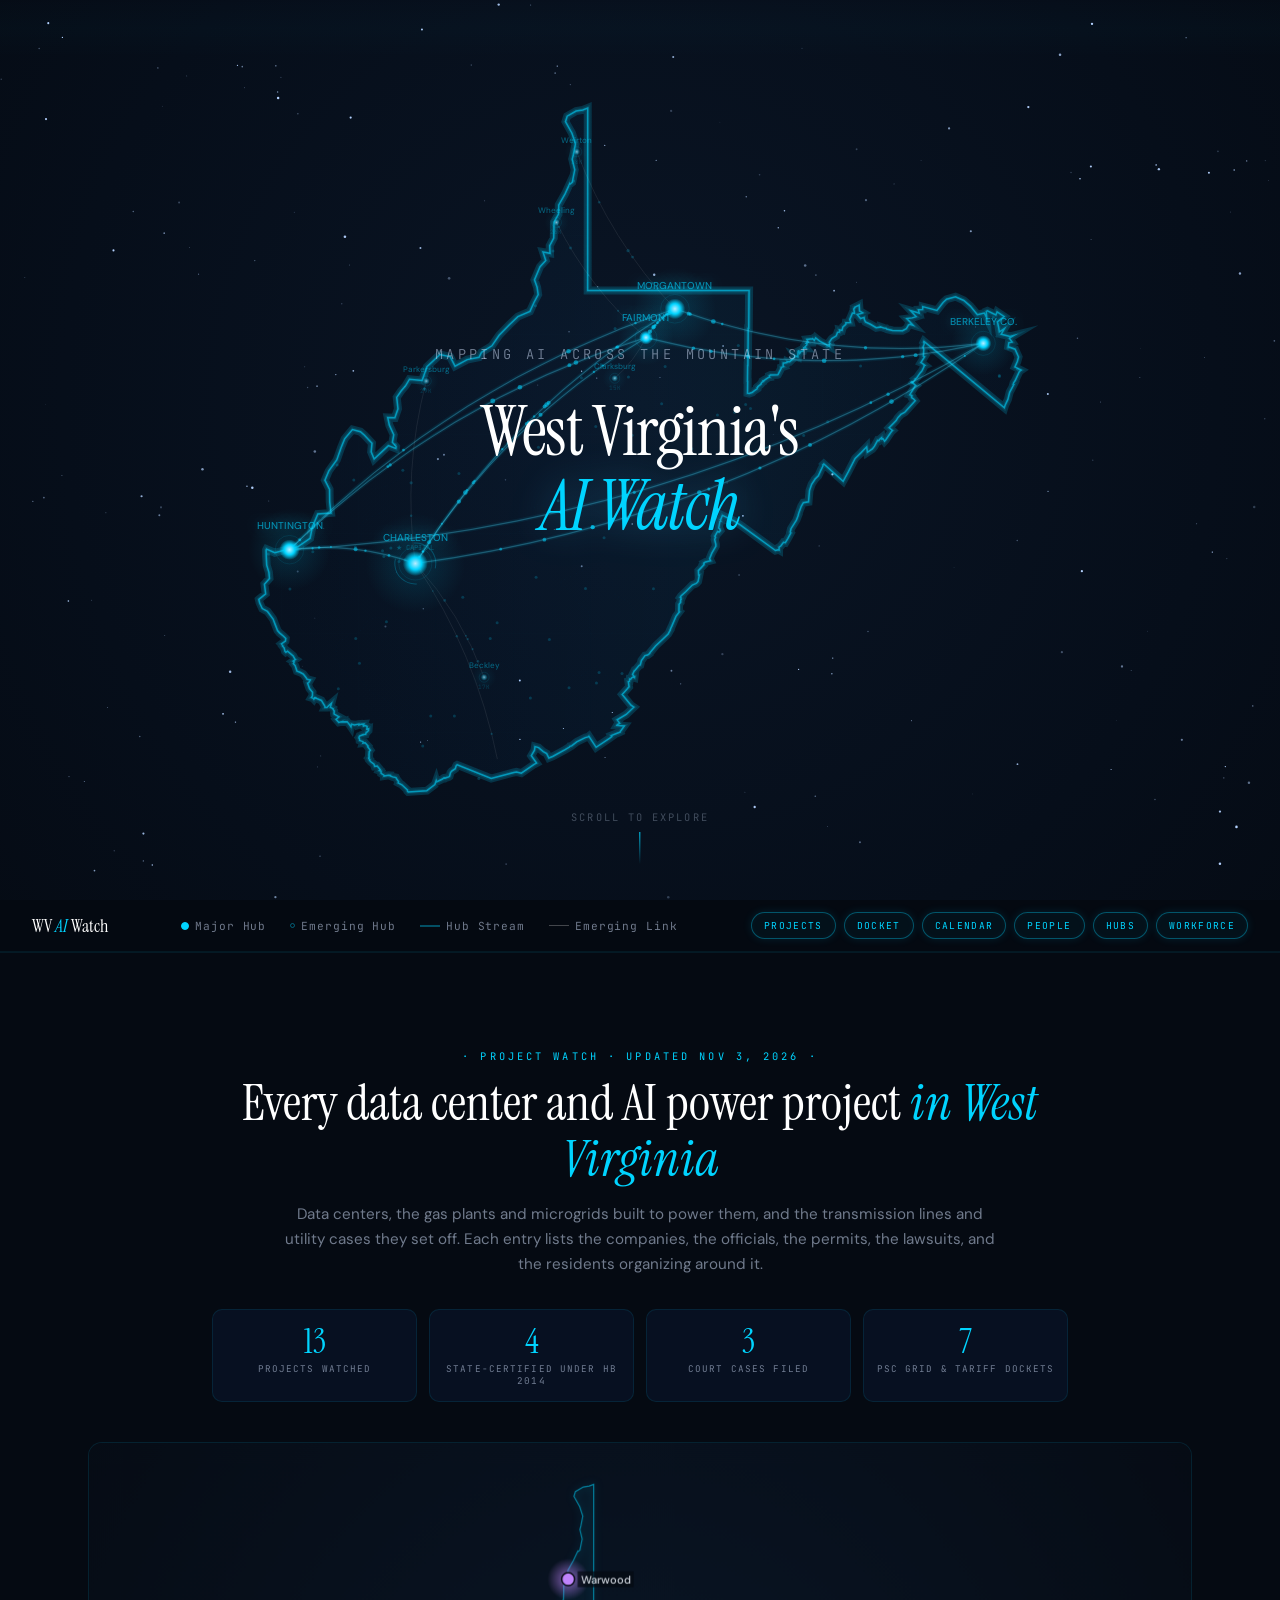
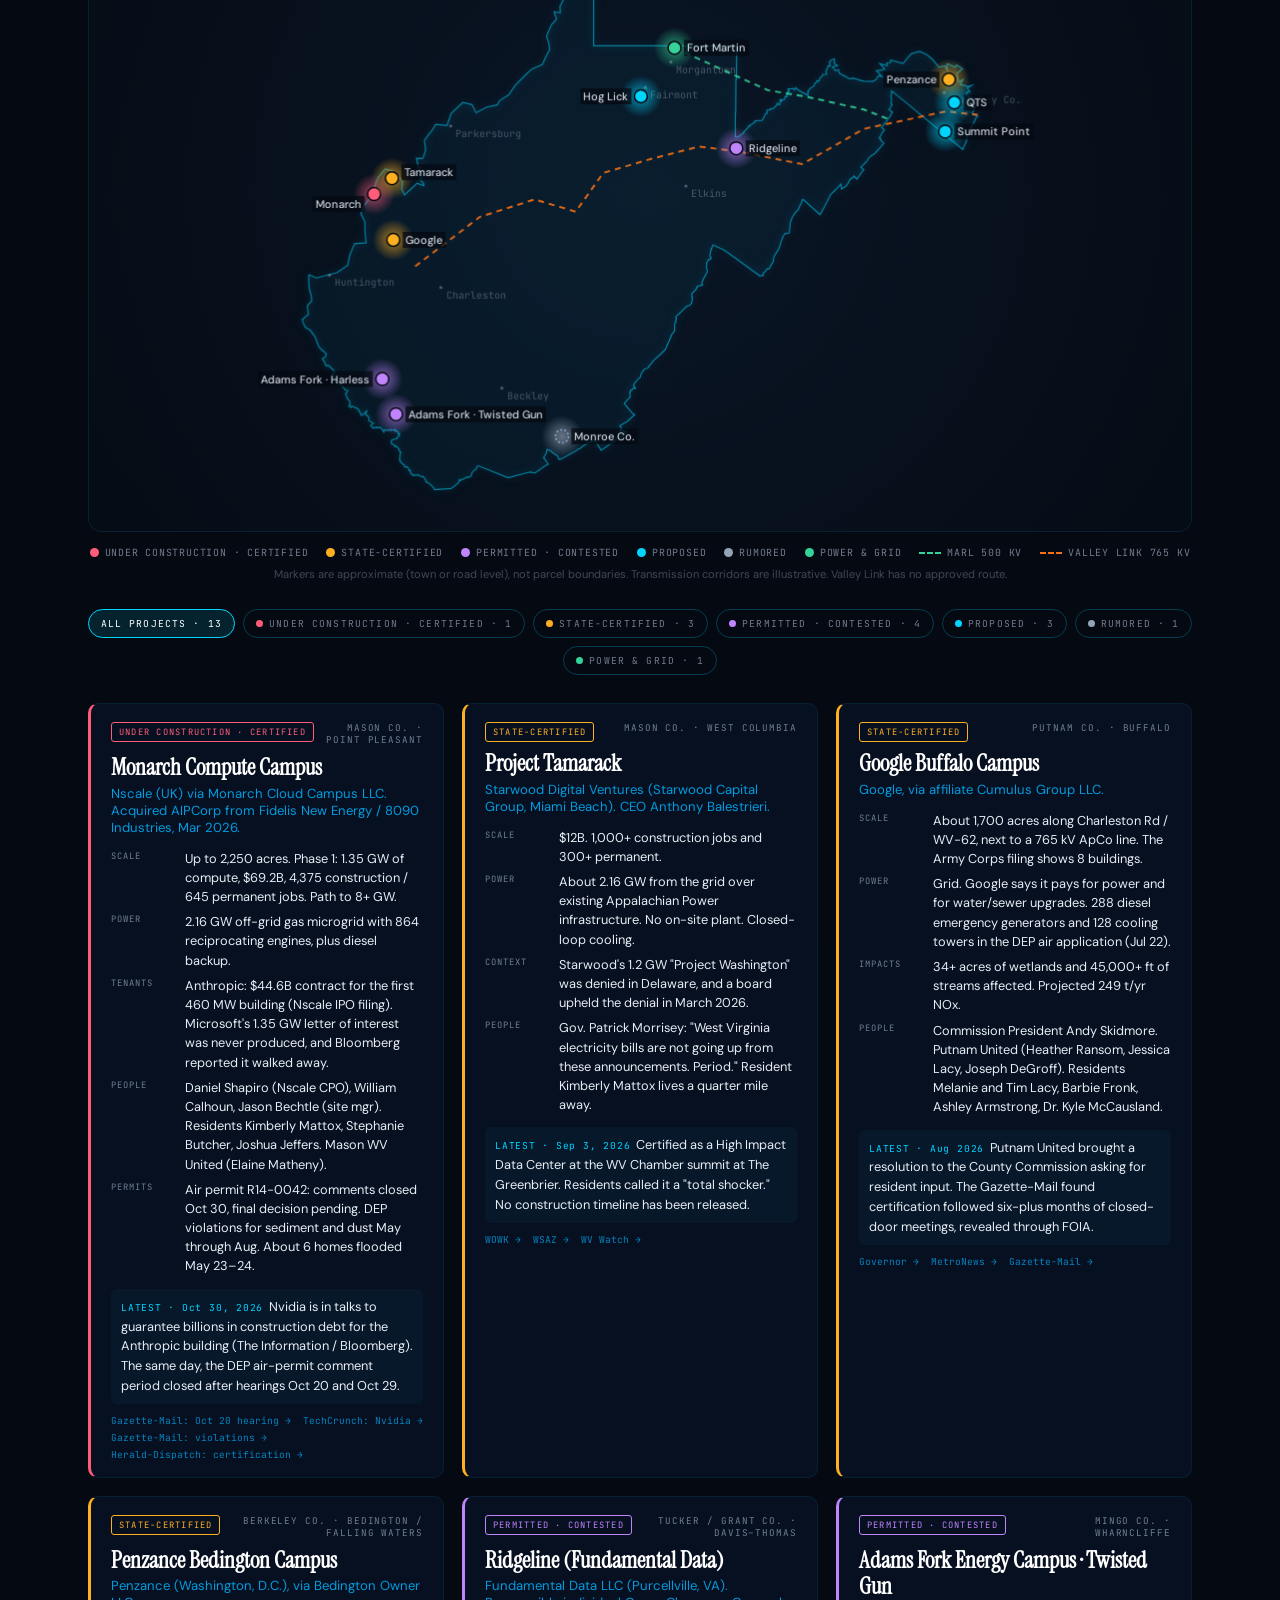
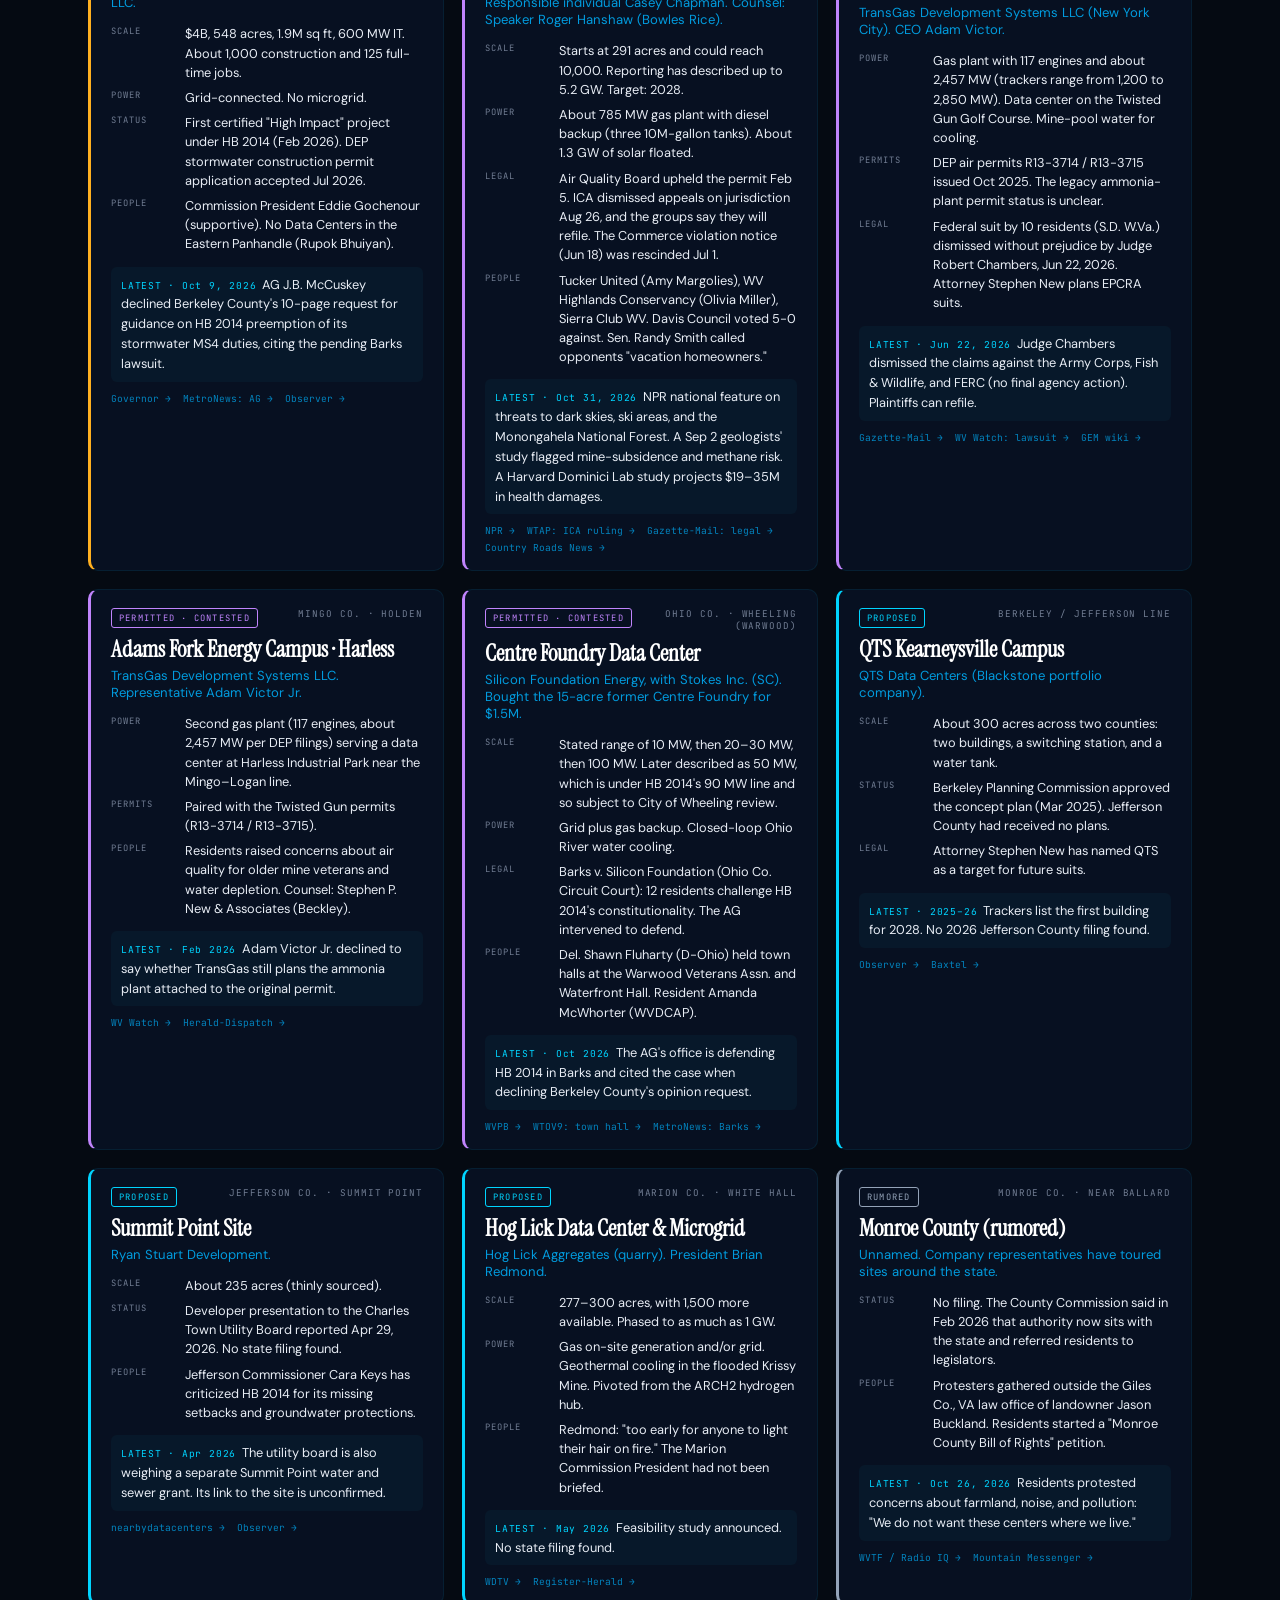
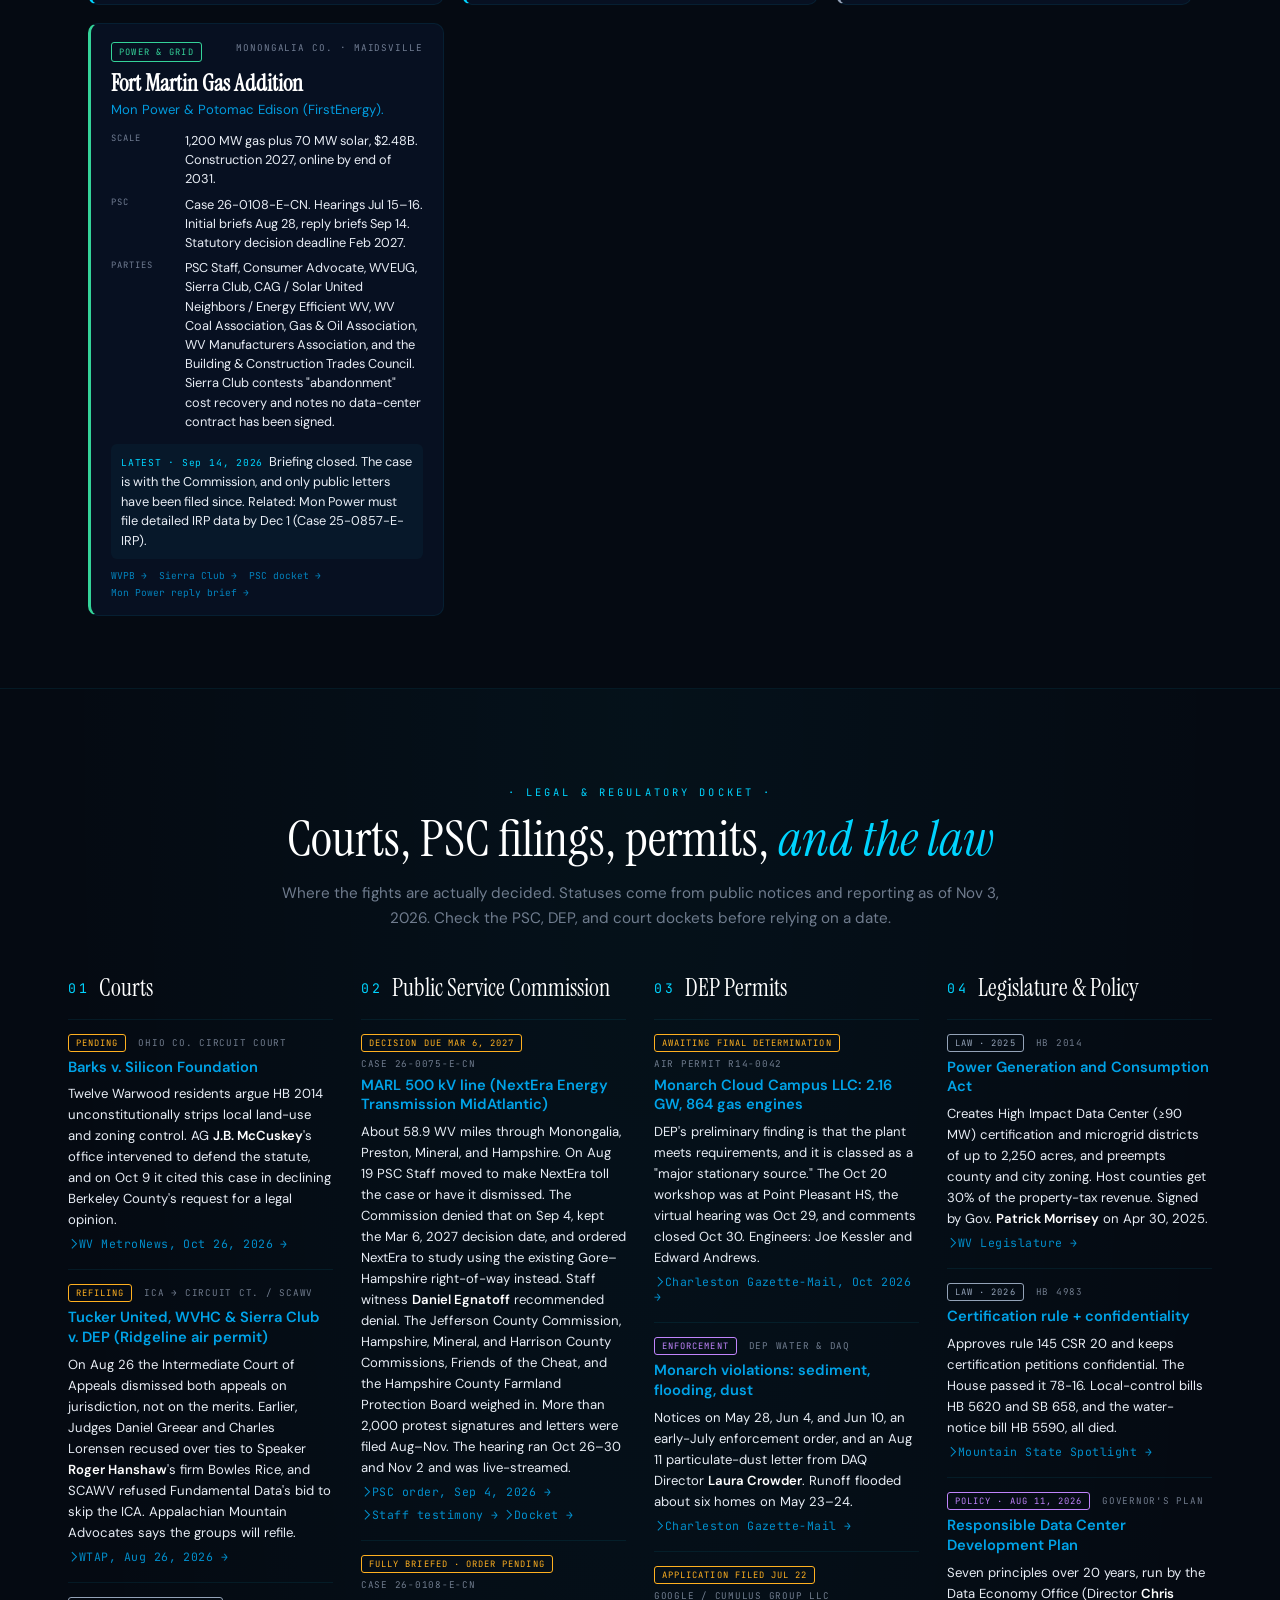
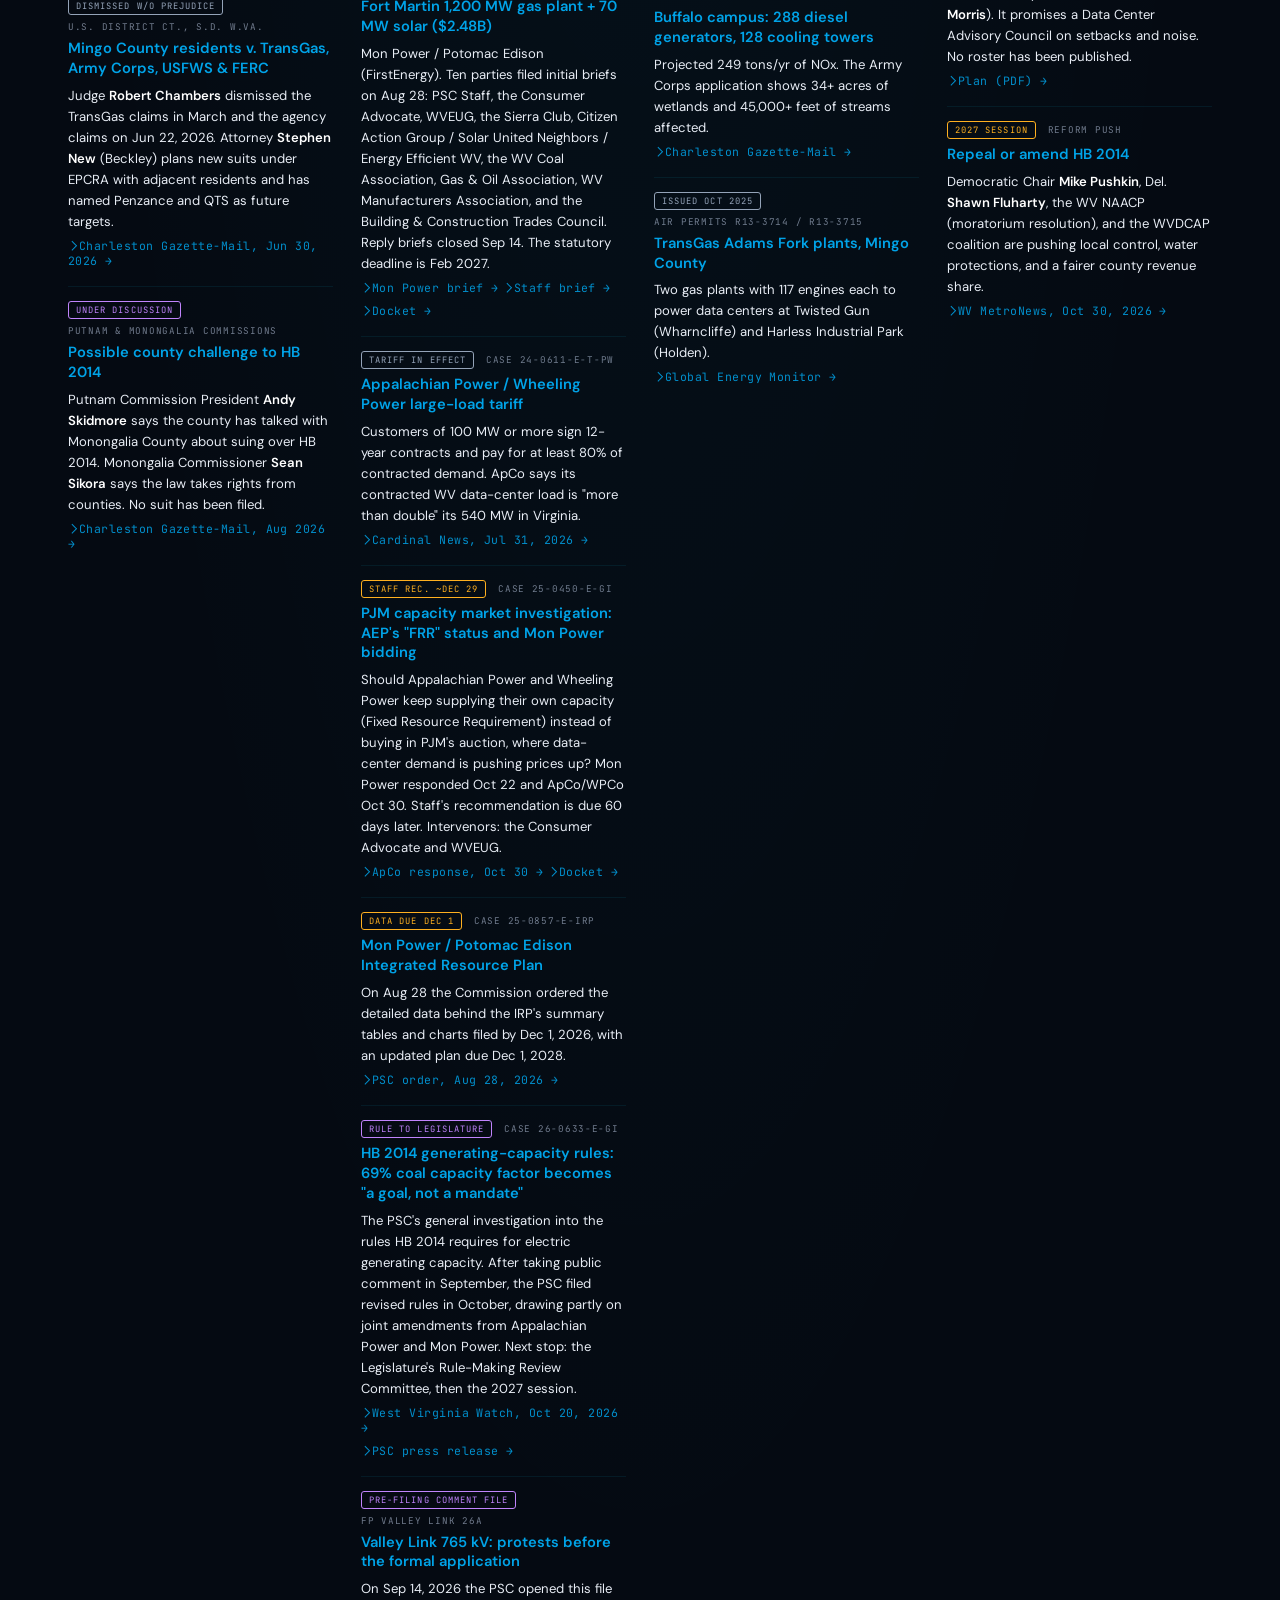
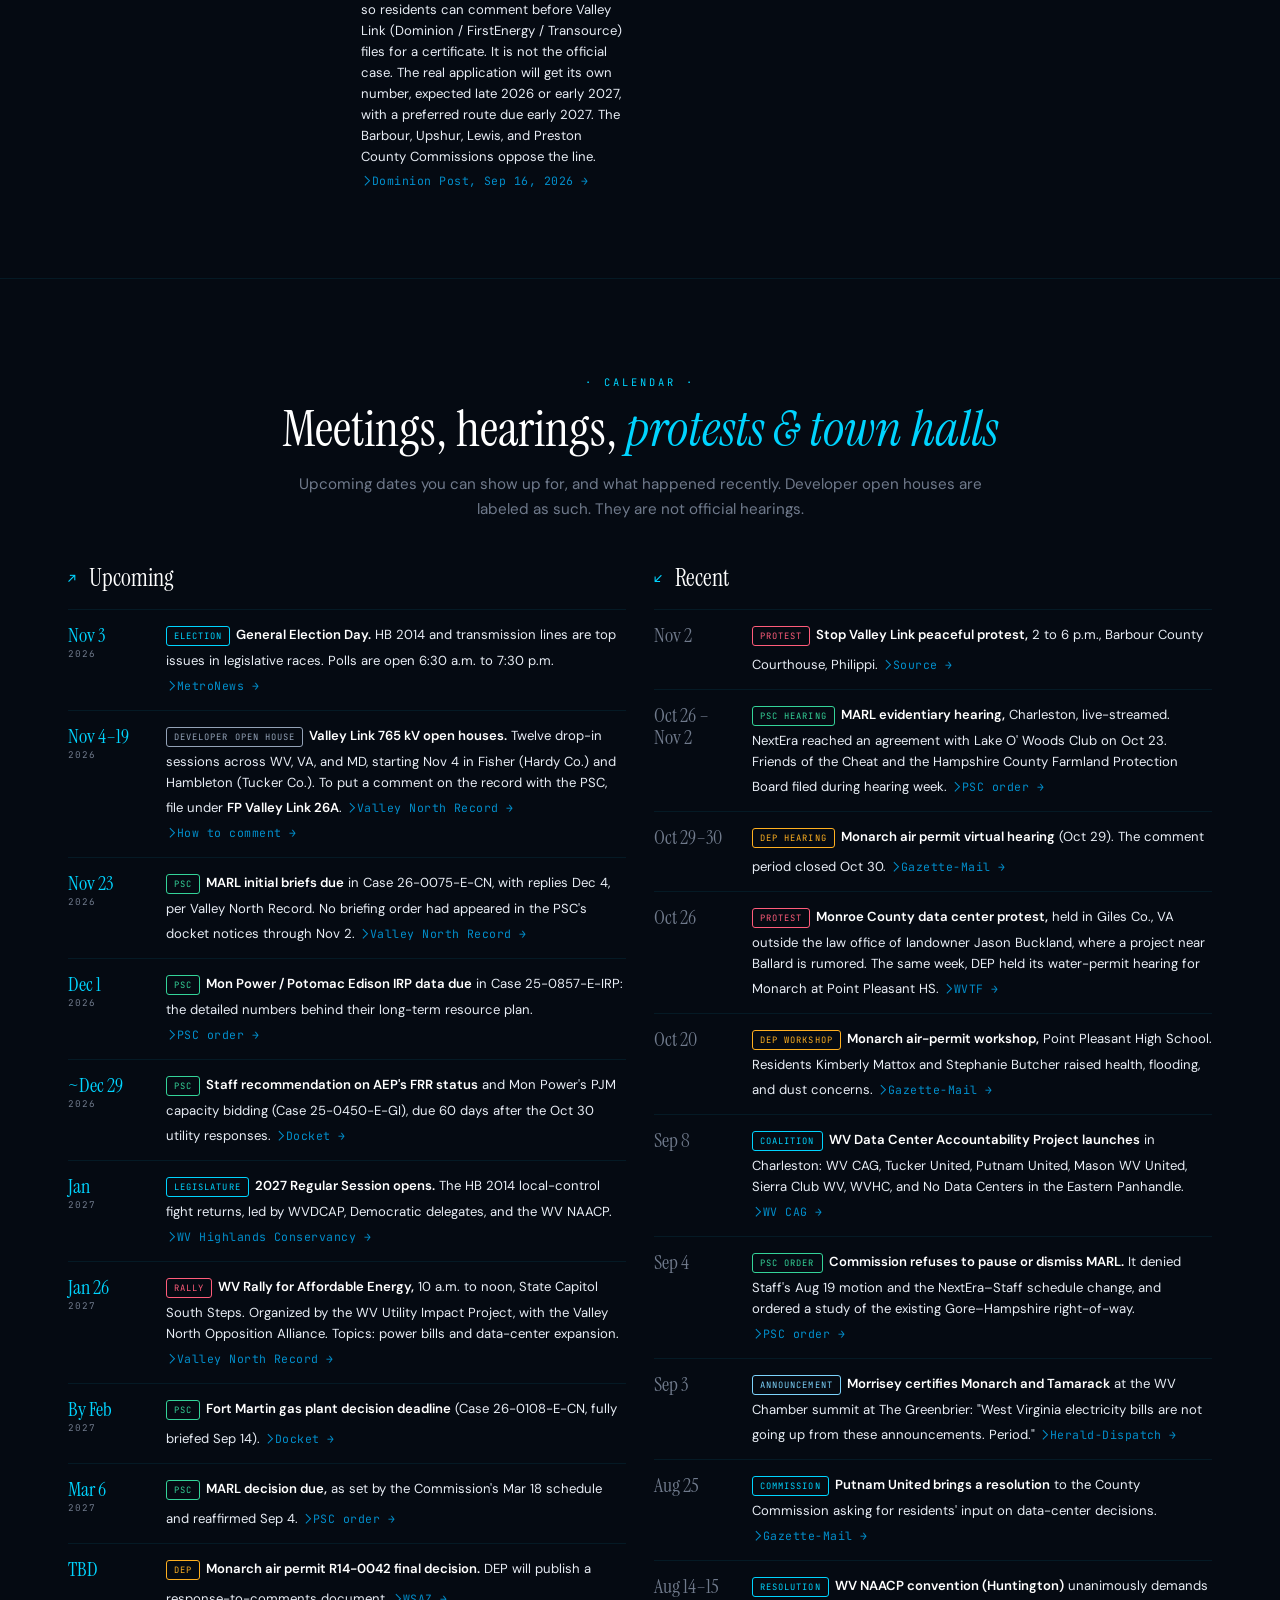
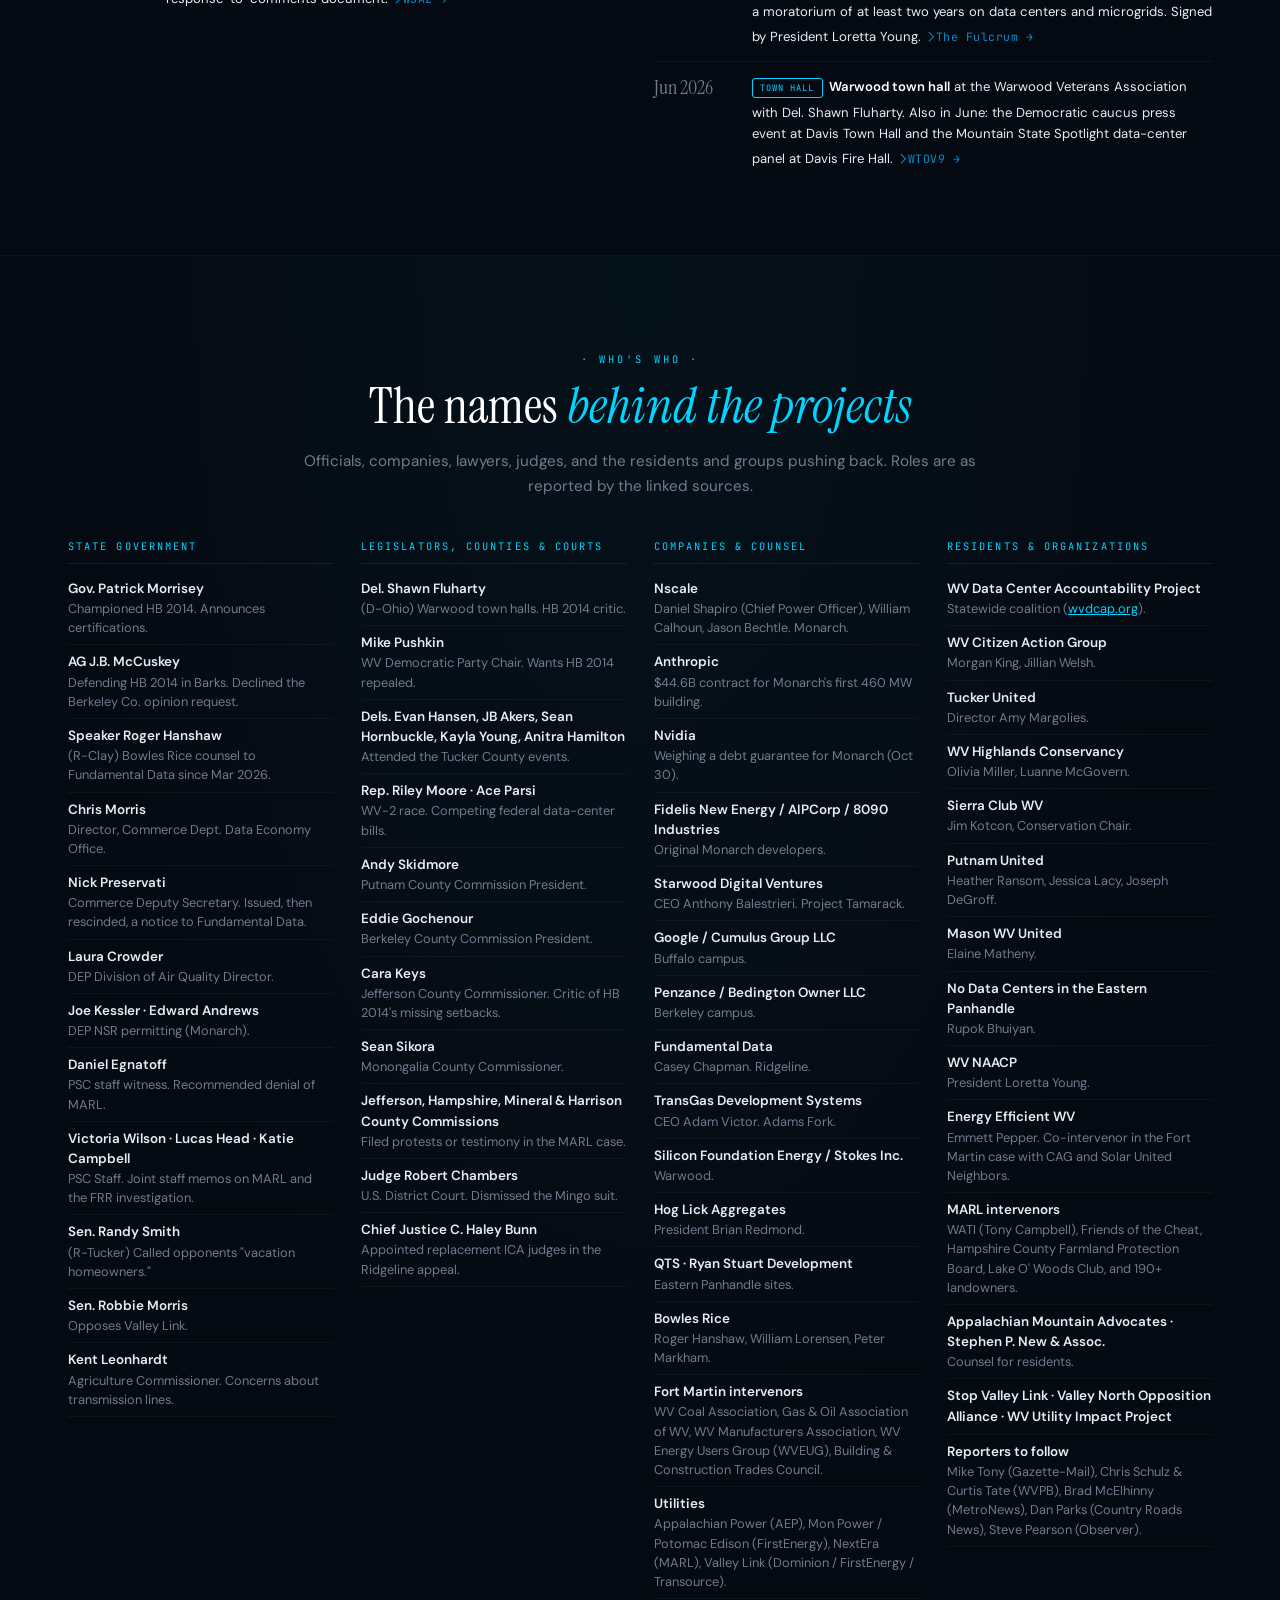
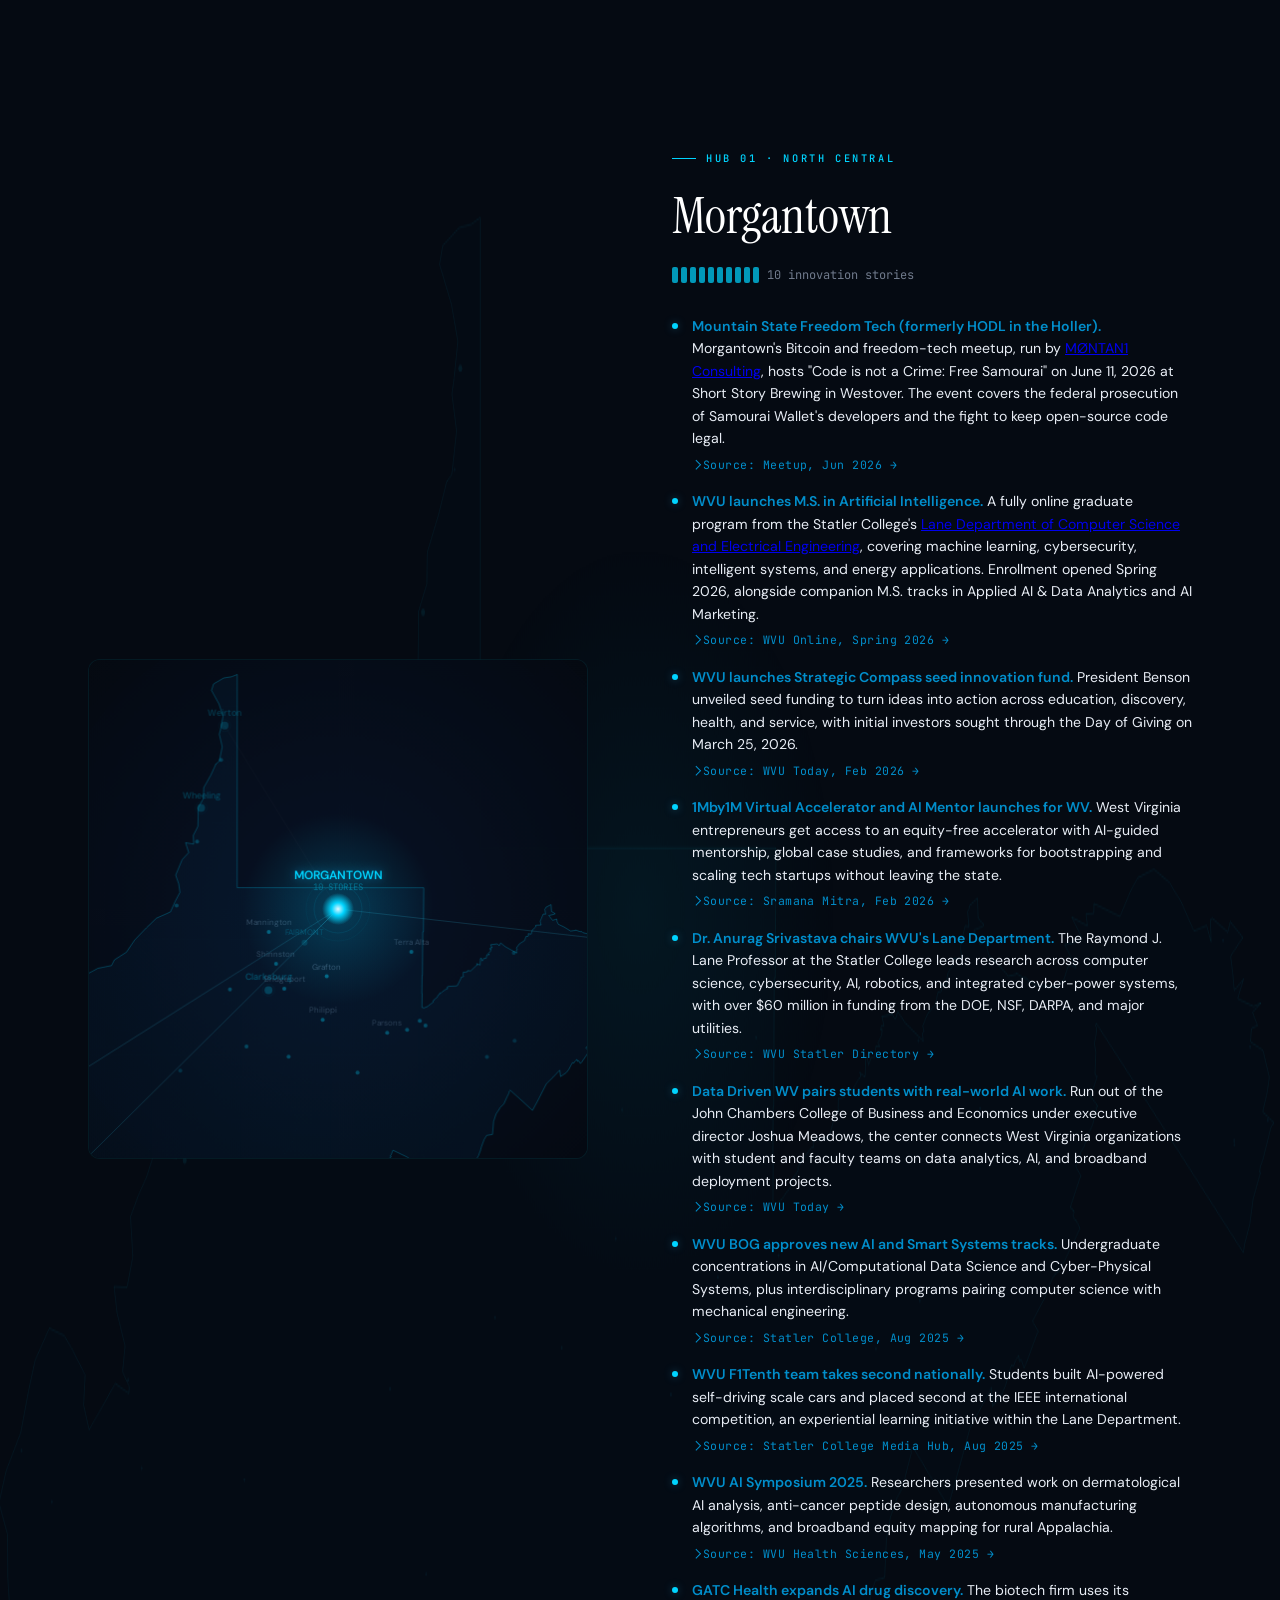
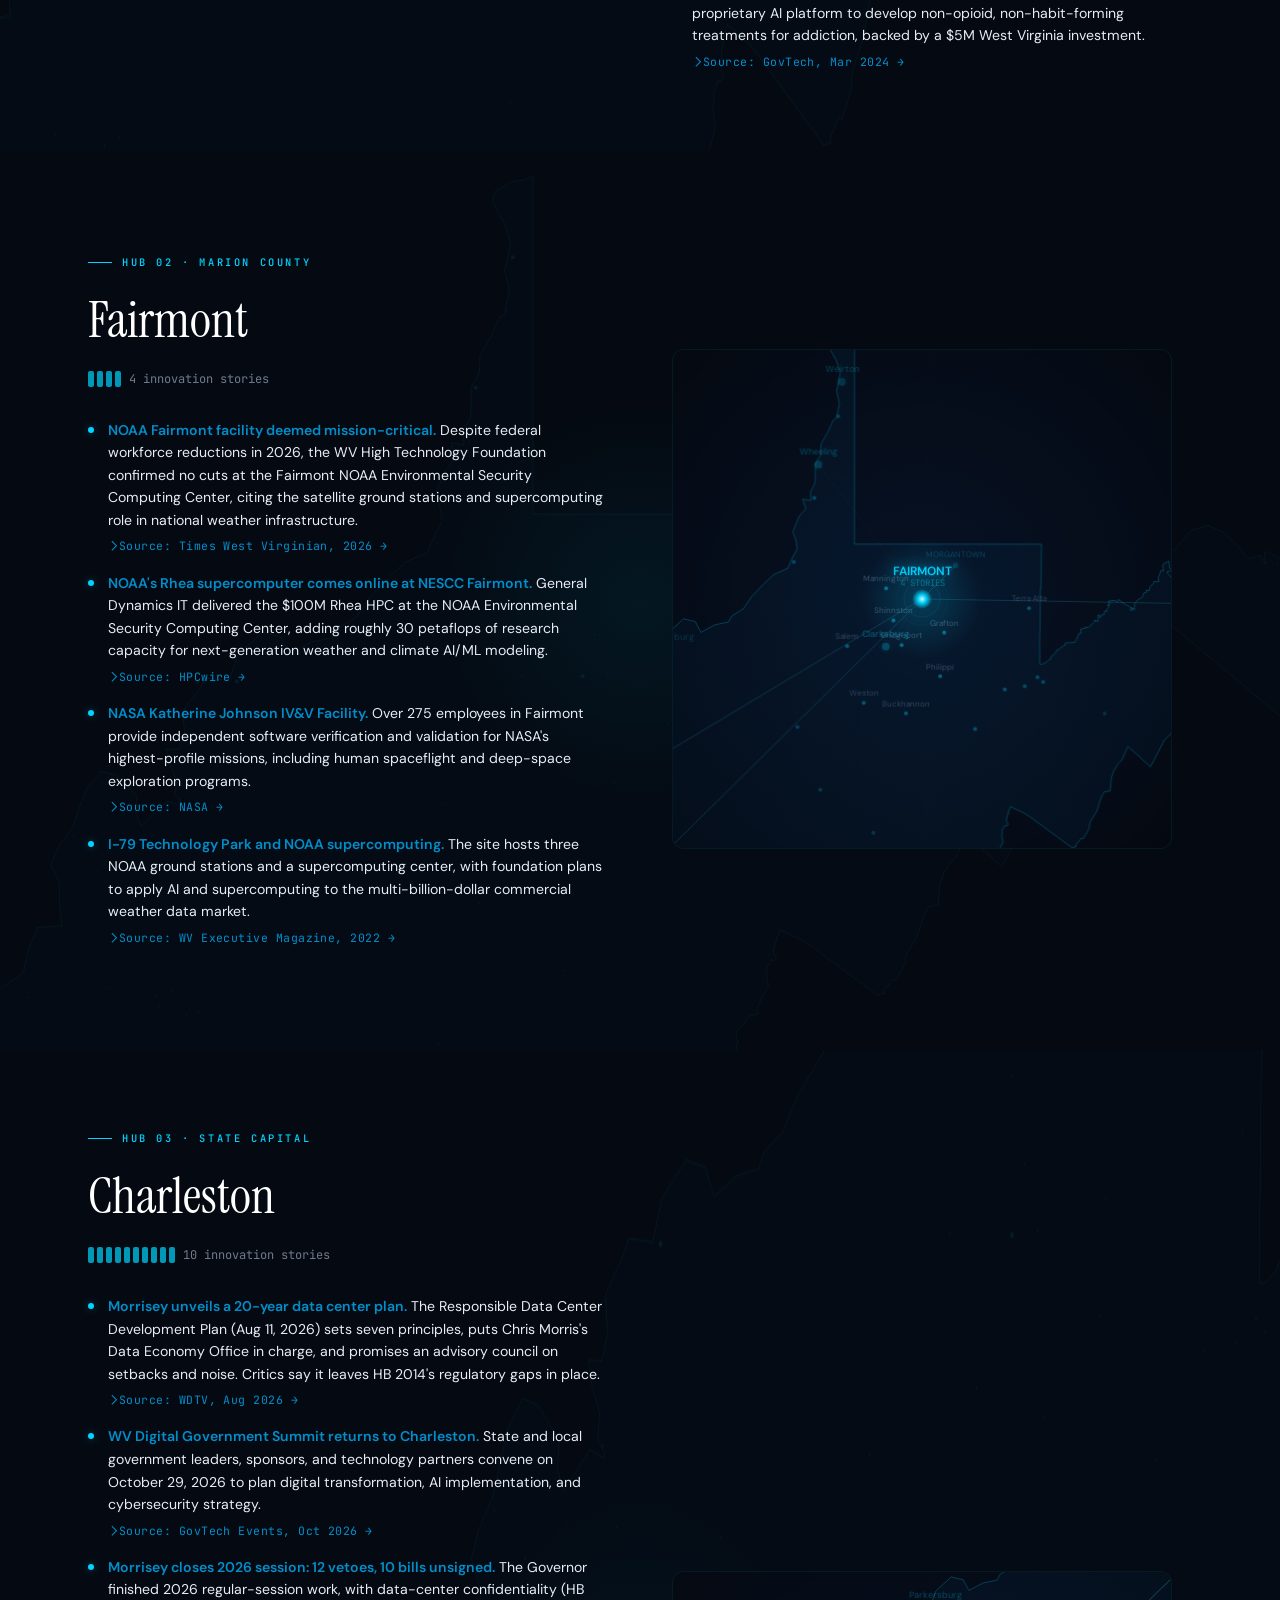
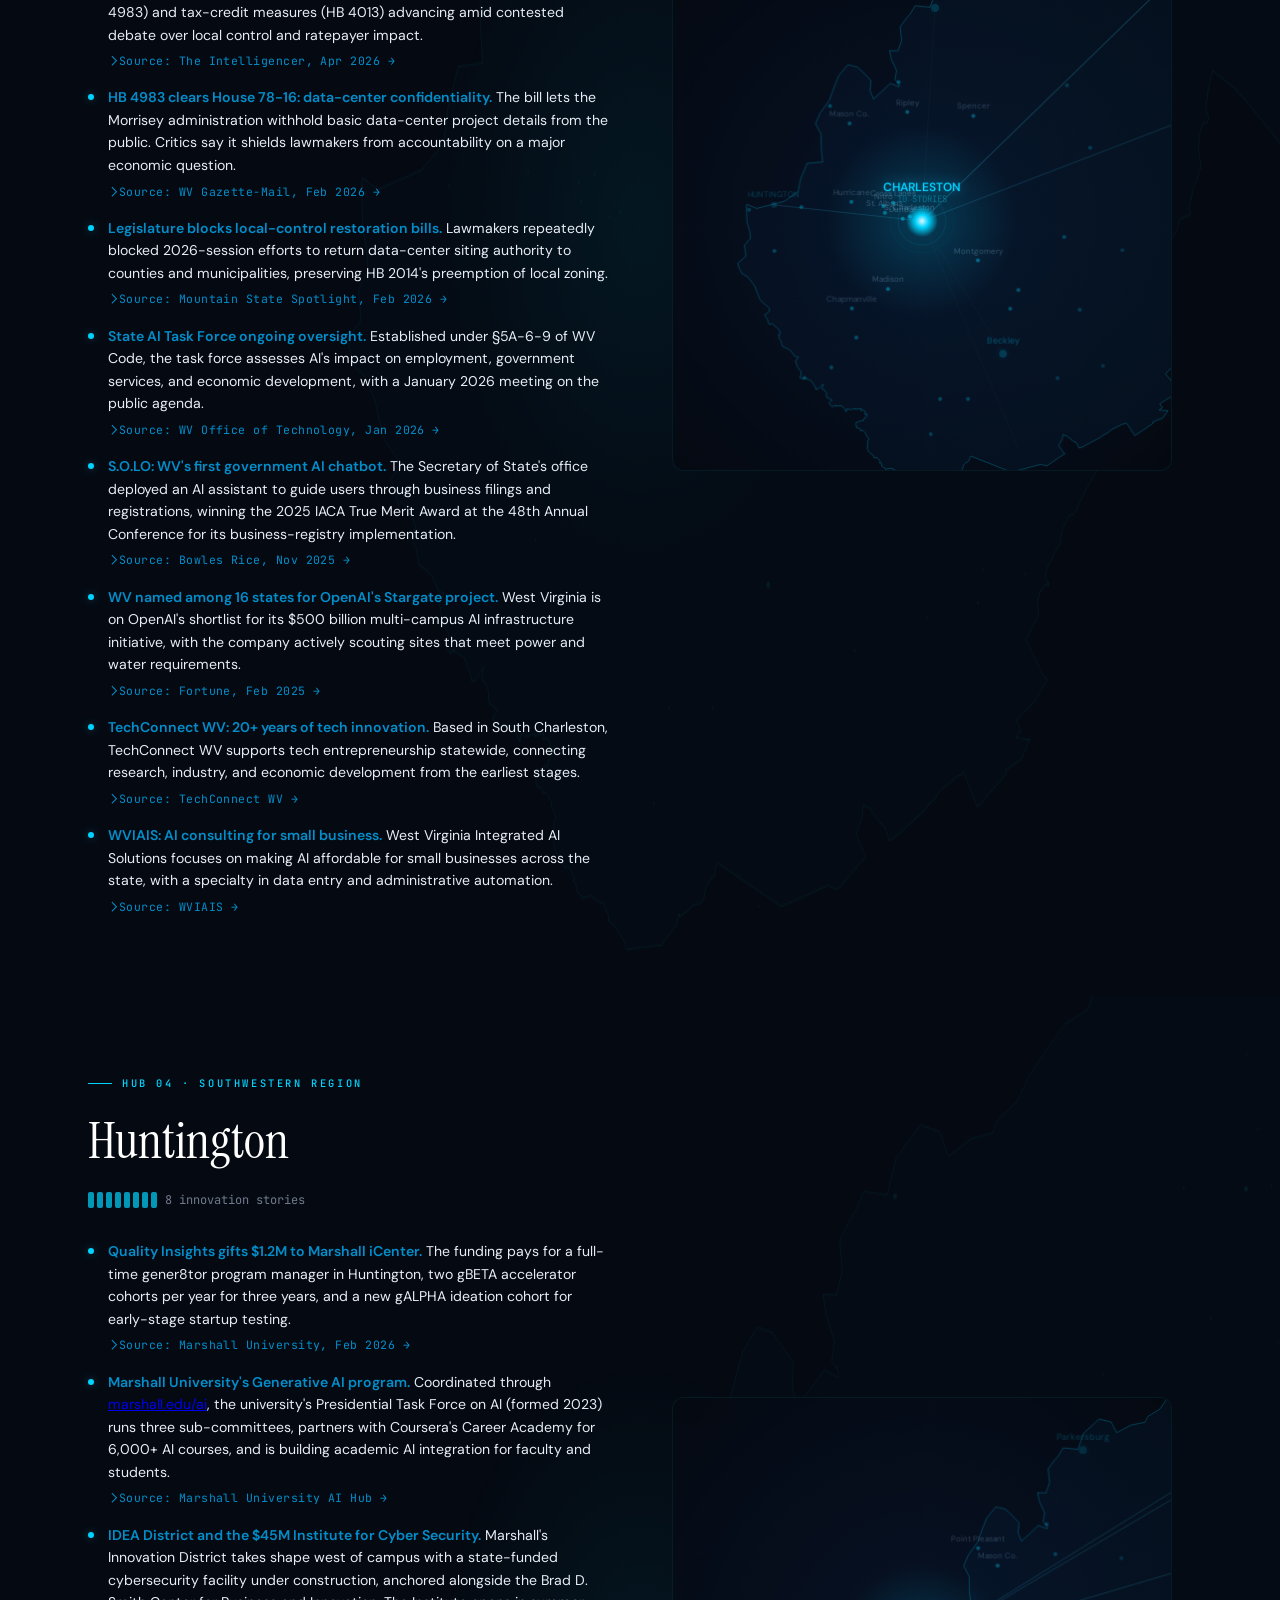
==== commit 109bcfb2: "Add HB 2014 capacity-rule and Valley Link PSC dockets to site - Docket: tag the coal-capacity rule i" ====
--- a/index.html
+++ b/index.html
@@ -1182,7 +1182,7 @@
       <div class="watch-stat"><span class="n">13</span><span class="l">Projects watched</span></div>
       <div class="watch-stat"><span class="n">4</span><span class="l">State-certified under HB 2014</span></div>
       <div class="watch-stat"><span class="n">3</span><span class="l">Court cases filed</span></div>
-      <div class="watch-stat"><span class="n">6</span><span class="l">PSC grid &amp; tariff dockets</span></div>
+      <div class="watch-stat"><span class="n">7</span><span class="l">PSC grid &amp; tariff dockets</span></div>
     </div>
   </div>
 
@@ -1267,10 +1267,16 @@
         <a class="story-source" href="https://www.psc.state.wv.us/scripts/WebDocket/ViewDocument.cfm?CaseActivityID=669562" target="_blank" rel="noopener">PSC order, Aug 28, 2026 →</a>
       </div>
       <div class="docket-item">
-        <div class="docket-meta"><span class="pill watch">Rule to Legislature</span> HB 2014 coal-capacity rule</div>
-        <div class="docket-name">69% coal capacity factor becomes "a goal, not a mandate"</div>
-        <p>The PSC's modified rule draws partly on joint amendments from Appalachian Power and Mon Power, and goes to legislative rule-making review.</p>
-        <a class="story-source" href="https://westvirginiawatch.com/2026/10/20/west-virginia-public-service-commission-makes-power-rule-a-goal-not-a-mandate/" target="_blank" rel="noopener">West Virginia Watch, Oct 20, 2026 →</a>
+        <div class="docket-meta"><span class="pill watch">Rule to Legislature</span> Case 26-0633-E-GI</div>
+        <div class="docket-name">HB 2014 generating-capacity rules: 69% coal capacity factor becomes "a goal, not a mandate"</div>
+        <p>The PSC's general investigation into the rules HB 2014 requires for electric generating capacity. After taking public comment in September, the PSC filed revised rules in October, drawing partly on joint amendments from Appalachian Power and Mon Power. Next stop: the Legislature's Rule-Making Review Committee, then the 2027 session.</p>
+        <a class="story-source" href="https://westvirginiawatch.com/2026/10/20/west-virginia-public-service-commission-makes-power-rule-a-goal-not-a-mandate/" target="_blank" rel="noopener">West Virginia Watch, Oct 20, 2026 →</a> <a class="story-source" href="http://www.psc.state.wv.us/press/2026/Press_20260908152305.pdf" target="_blank" rel="noopener">PSC press release →</a>
+      </div>
+      <div class="docket-item">
+        <div class="docket-meta"><span class="pill watch">Pre-filing comment file</span> FP Valley Link 26A</div>
+        <div class="docket-name">Valley Link 765 kV: protests before the formal application</div>
+        <p>On Sep 14, 2026 the PSC opened this file so residents can comment before Valley Link (Dominion / FirstEnergy / Transource) files for a certificate. It is not the official case. The real application will get its own number, expected late 2026 or early 2027, with a preferred route due early 2027. The Barbour, Upshur, Lewis, and Preston County Commissions oppose the line.</p>
+        <a class="story-source" href="https://www.dominionpost.com/2026/09/16/psc-opens-case-file-for-valley-link-transmission-line-protests/" target="_blank" rel="noopener">Dominion Post, Sep 16, 2026 →</a>
       </div>
     </div>
 
@@ -1342,7 +1348,7 @@
     <div class="cal-col">
       <h3 class="docket-title"><span class="num">↗</span>Upcoming</h3>
       <div class="cal-item"><div class="cal-date">Nov 3<span>2026</span></div><div class="cal-body"><span class="pill civic">Election</span><strong>General Election Day.</strong> HB 2014 and transmission lines are top issues in legislative races. Polls are open 6:30 a.m. to 7:30 p.m. <a class="story-source" href="https://wvmetronews.com/2026/10/30/data-centers-transmission-lines-highlight-issues-driving-voter-turnout-in-west-virginia/" target="_blank" rel="noopener">MetroNews →</a></div></div>
-      <div class="cal-item"><div class="cal-date">Nov 4–19<span>2026</span></div><div class="cal-body"><span class="pill dev">Developer open house</span><strong>Valley Link 765 kV open houses.</strong> Twelve drop-in sessions across WV, VA, and MD, starting Nov 4 in Fisher (Hardy Co.) and Hambleton (Tucker Co.). <a class="story-source" href="https://valleynorthrecord.substack.com/p/regional-osint-db7" target="_blank" rel="noopener">Valley North Record →</a></div></div>
+      <div class="cal-item"><div class="cal-date">Nov 4–19<span>2026</span></div><div class="cal-body"><span class="pill dev">Developer open house</span><strong>Valley Link 765 kV open houses.</strong> Twelve drop-in sessions across WV, VA, and MD, starting Nov 4 in Fisher (Hardy Co.) and Hambleton (Tucker Co.). To put a comment on the record with the PSC, file under <strong>FP Valley Link 26A</strong>. <a class="story-source" href="https://valleynorthrecord.substack.com/p/regional-osint-db7" target="_blank" rel="noopener">Valley North Record →</a> <a class="story-source" href="https://www.dominionpost.com/2026/09/16/psc-opens-case-file-for-valley-link-transmission-line-protests/" target="_blank" rel="noopener">How to comment →</a></div></div>
       <div class="cal-item"><div class="cal-date">Nov 23<span>2026</span></div><div class="cal-body"><span class="pill psc">PSC</span><strong>MARL initial briefs due</strong> in Case 26-0075-E-CN, with replies Dec 4, per Valley North Record. No briefing order had appeared in the PSC's docket notices through Nov 2. <a class="story-source" href="https://valleynorthrecord.substack.com/p/regional-osint-db7" target="_blank" rel="noopener">Valley North Record →</a></div></div>
       <div class="cal-item"><div class="cal-date">Dec 1<span>2026</span></div><div class="cal-body"><span class="pill psc">PSC</span><strong>Mon Power / Potomac Edison IRP data due</strong> in Case 25-0857-E-IRP: the detailed numbers behind their long-term resource plan. <a class="story-source" href="https://www.psc.state.wv.us/scripts/WebDocket/ViewDocument.cfm?CaseActivityID=669562" target="_blank" rel="noopener">PSC order →</a></div></div>
       <div class="cal-item"><div class="cal-date">~Dec 29<span>2026</span></div><div class="cal-body"><span class="pill psc">PSC</span><strong>Staff recommendation on AEP's FRR status</strong> and Mon Power's PJM capacity bidding (Case 25-0450-E-GI), due 60 days after the Oct 30 utility responses. <a class="story-source" href="https://www.psc.state.wv.us/scripts/WebDocket/viewCaseForWebViewForm.cfm?CaseID=84852" target="_blank" rel="noopener">Docket →</a></div></div>
@@ -2907,7 +2913,7 @@
     note:'Monongalia → Preston → Mineral → Hampshire. 190+ landowner intervenors. PSC staff recommended denial. Commission refused to pause the case Sep 4. Decision due Mar 6, 2027.',
     pts:[[-79.93,39.71],[-79.62,39.60],[-79.25,39.47],[-78.95,39.43],[-78.55,39.36],[-78.35,39.30]] },
   { id:'valleylink', name:'Valley Link 765 kV (preliminary corridor)', color:'#f97316',
-    note:'Dominion / FirstEnergy / Transource JV. From the Amos plant (Putnam) east to Frederick Co., MD. Barbour, Upshur, Lewis, and Preston commissions opposed. No PSC filing yet.',
+    note:'Dominion / FirstEnergy / Transource JV. From the Amos plant (Putnam) east to Frederick Co., MD. Barbour, Upshur, Lewis, and Preston commissions opposed. No formal PSC application yet. Comments go to PSC file FP Valley Link 26A (opened Sep 14).',
     pts:[[-81.82,38.47],[-81.35,38.75],[-80.95,38.85],[-80.65,38.78],[-80.45,39.00],[-80.10,39.08],[-79.75,39.15],[-79.45,39.12],[-79.00,39.05],[-78.55,39.25],[-77.95,39.35],[-77.72,39.33]] },
 ];
 
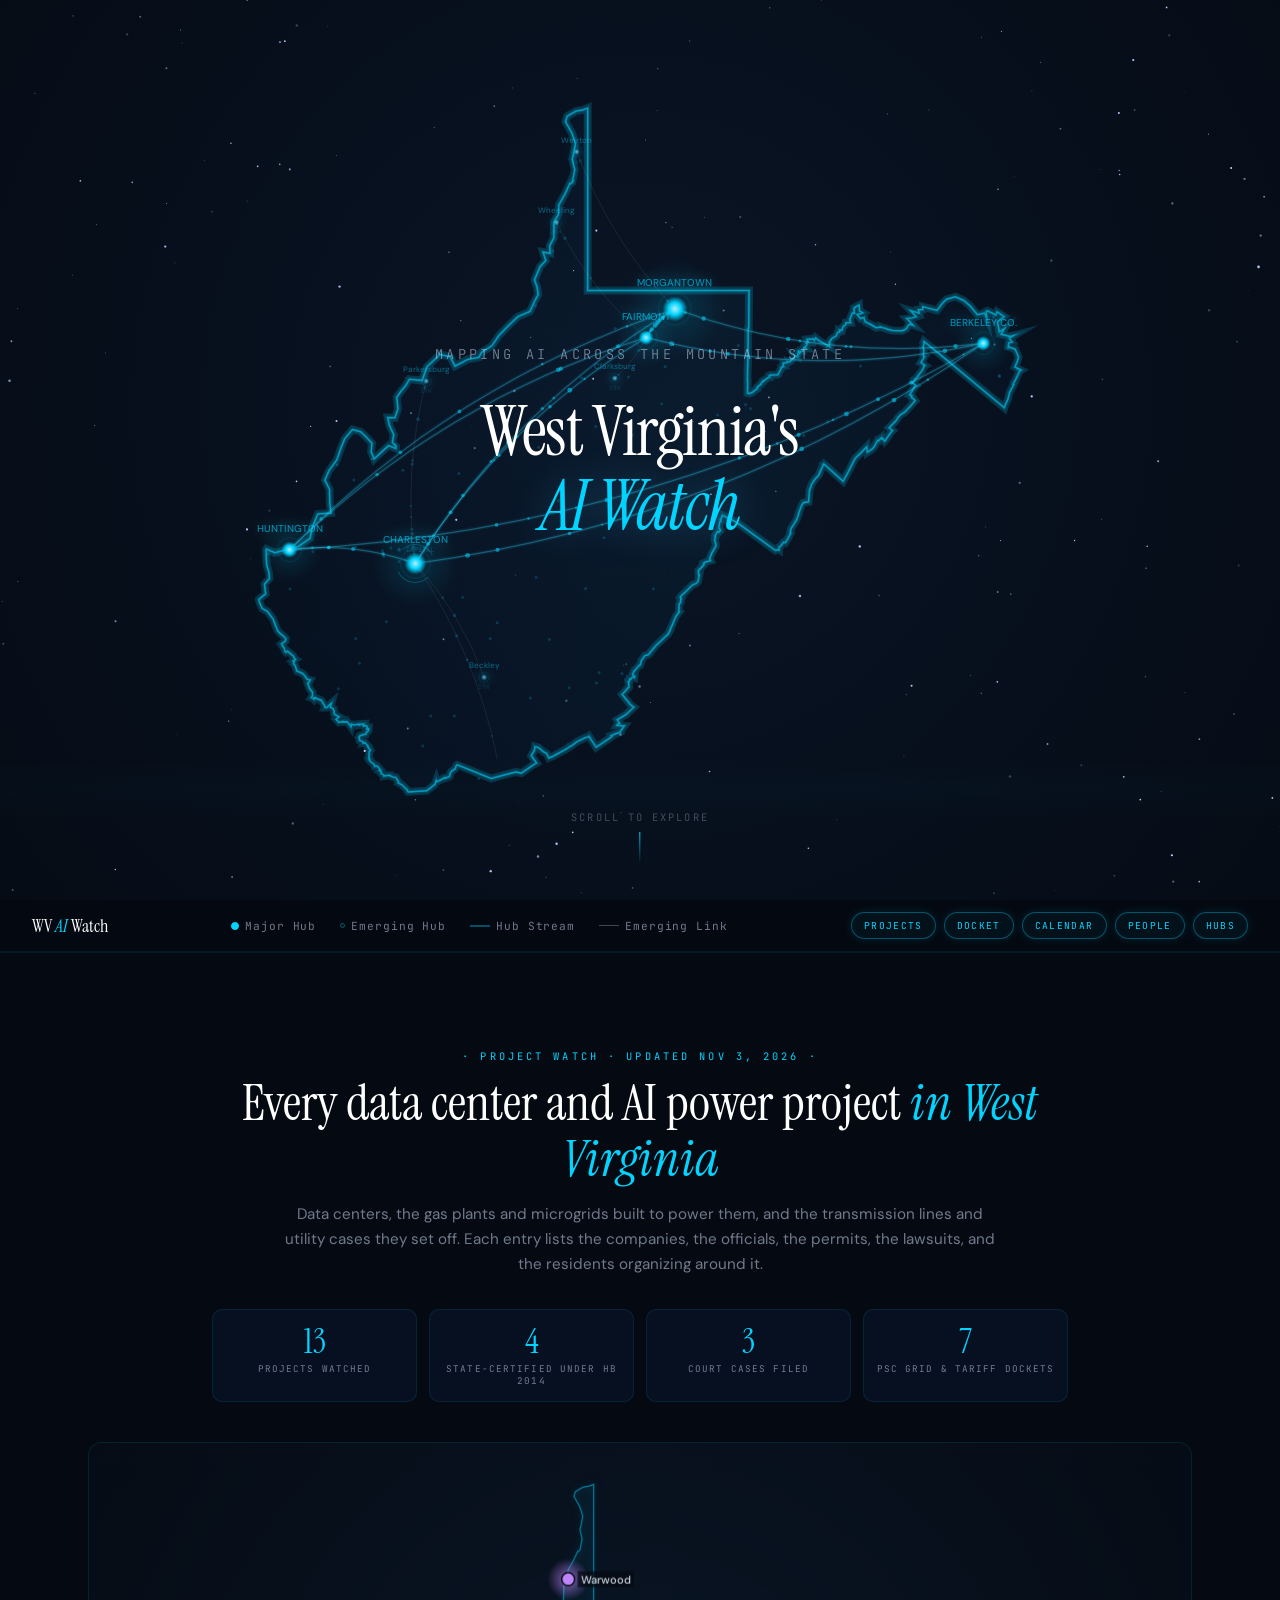
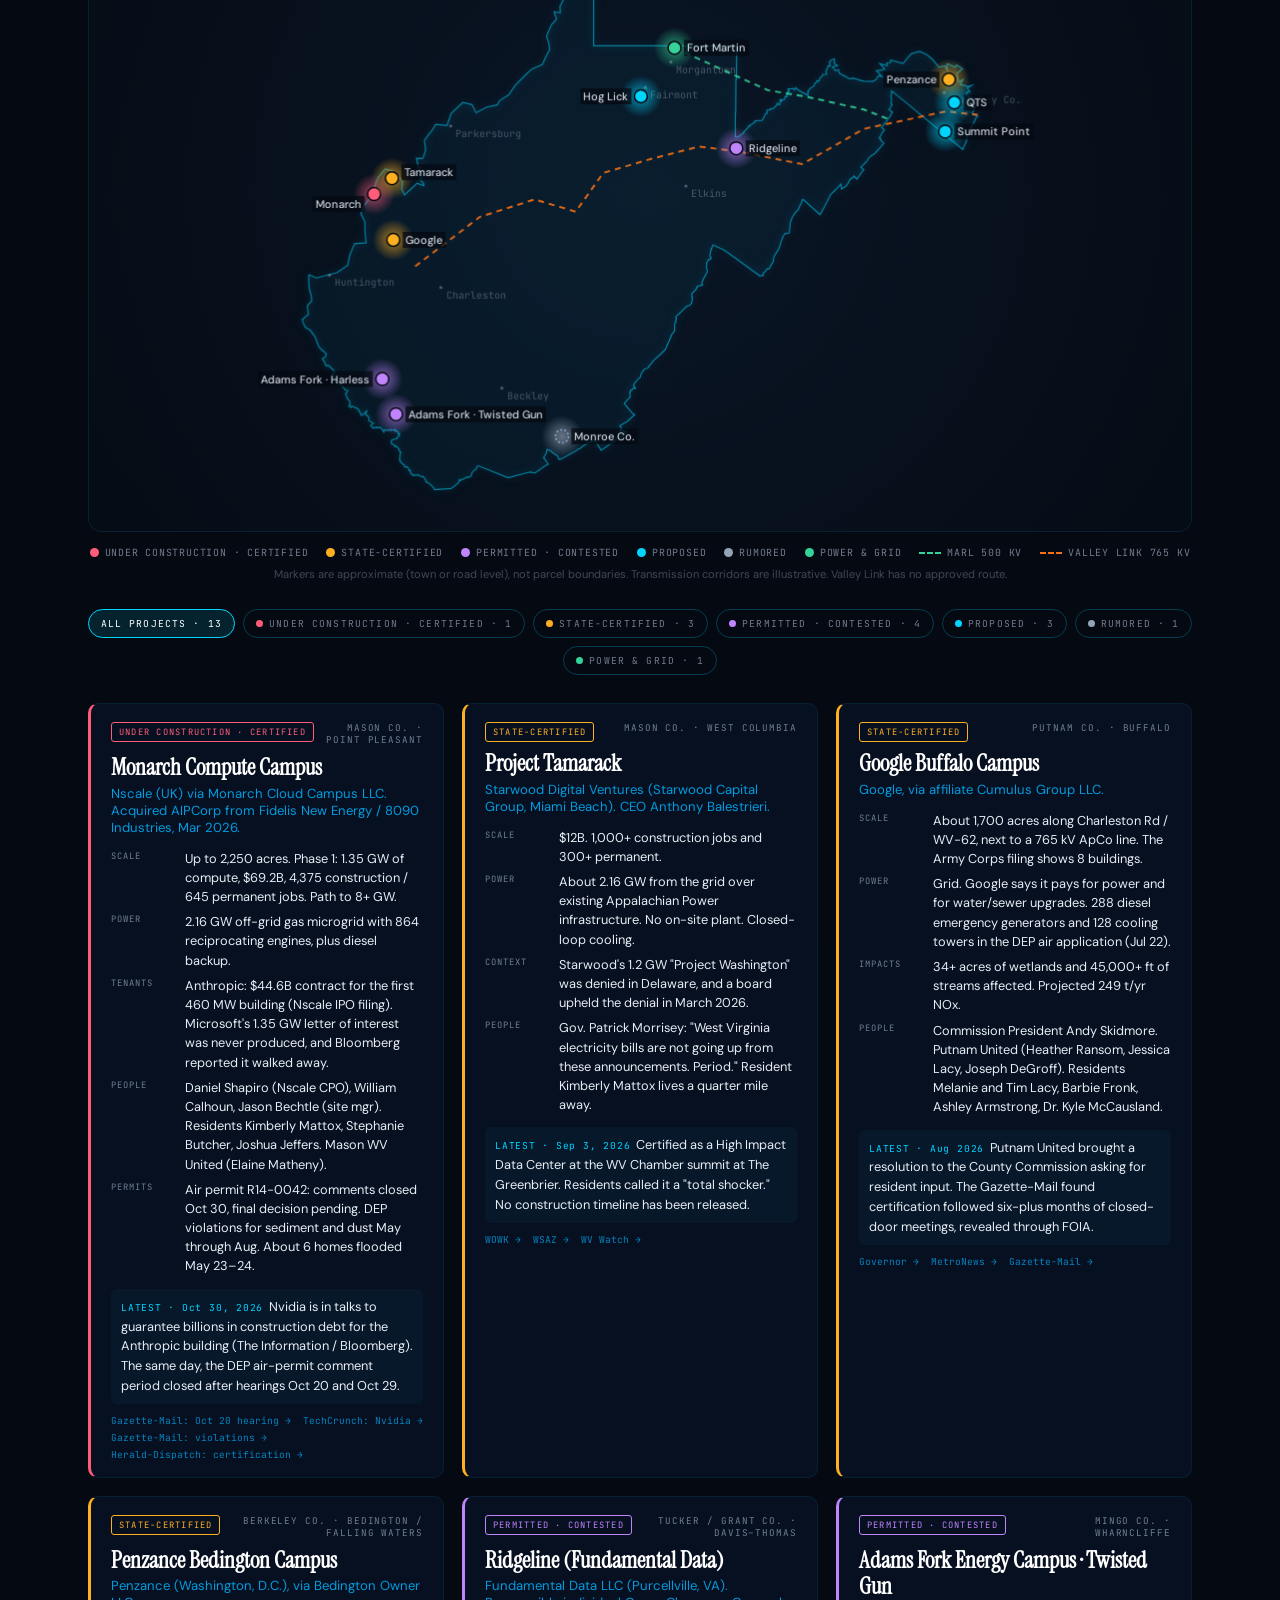
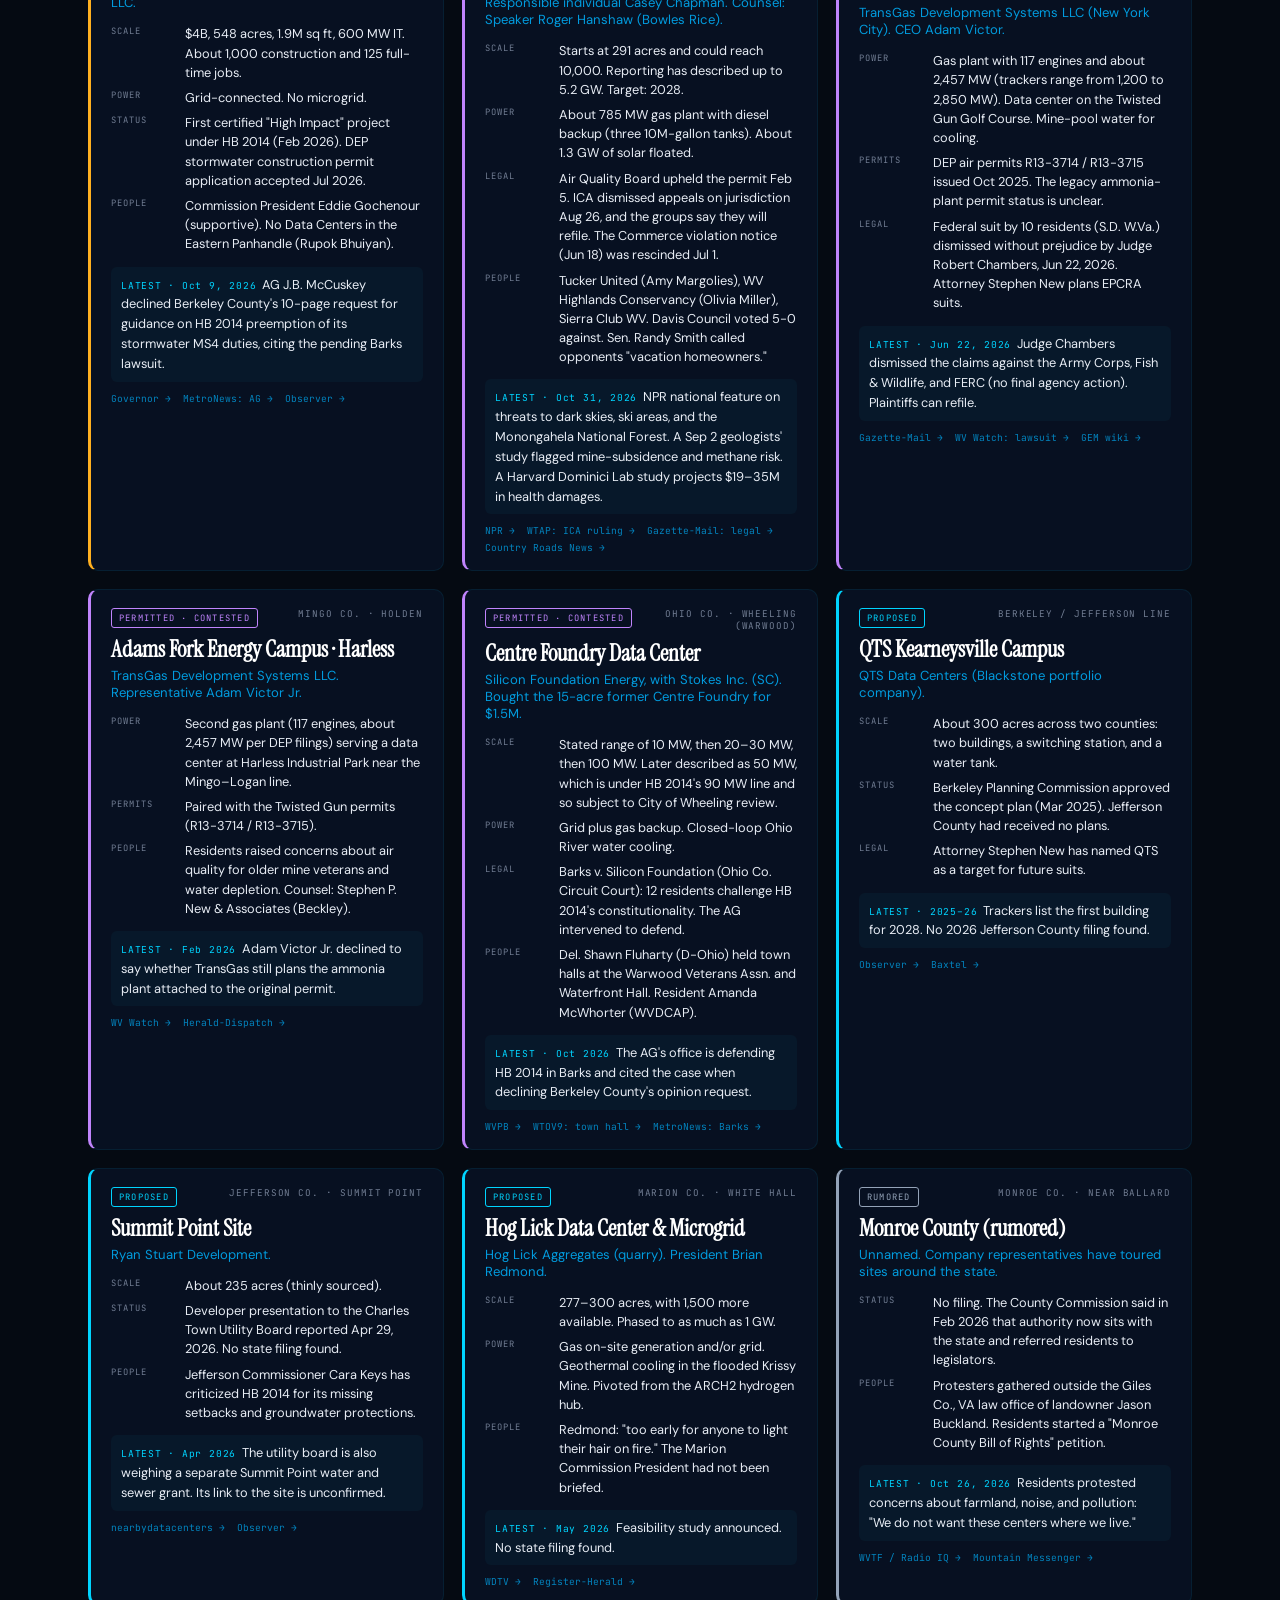
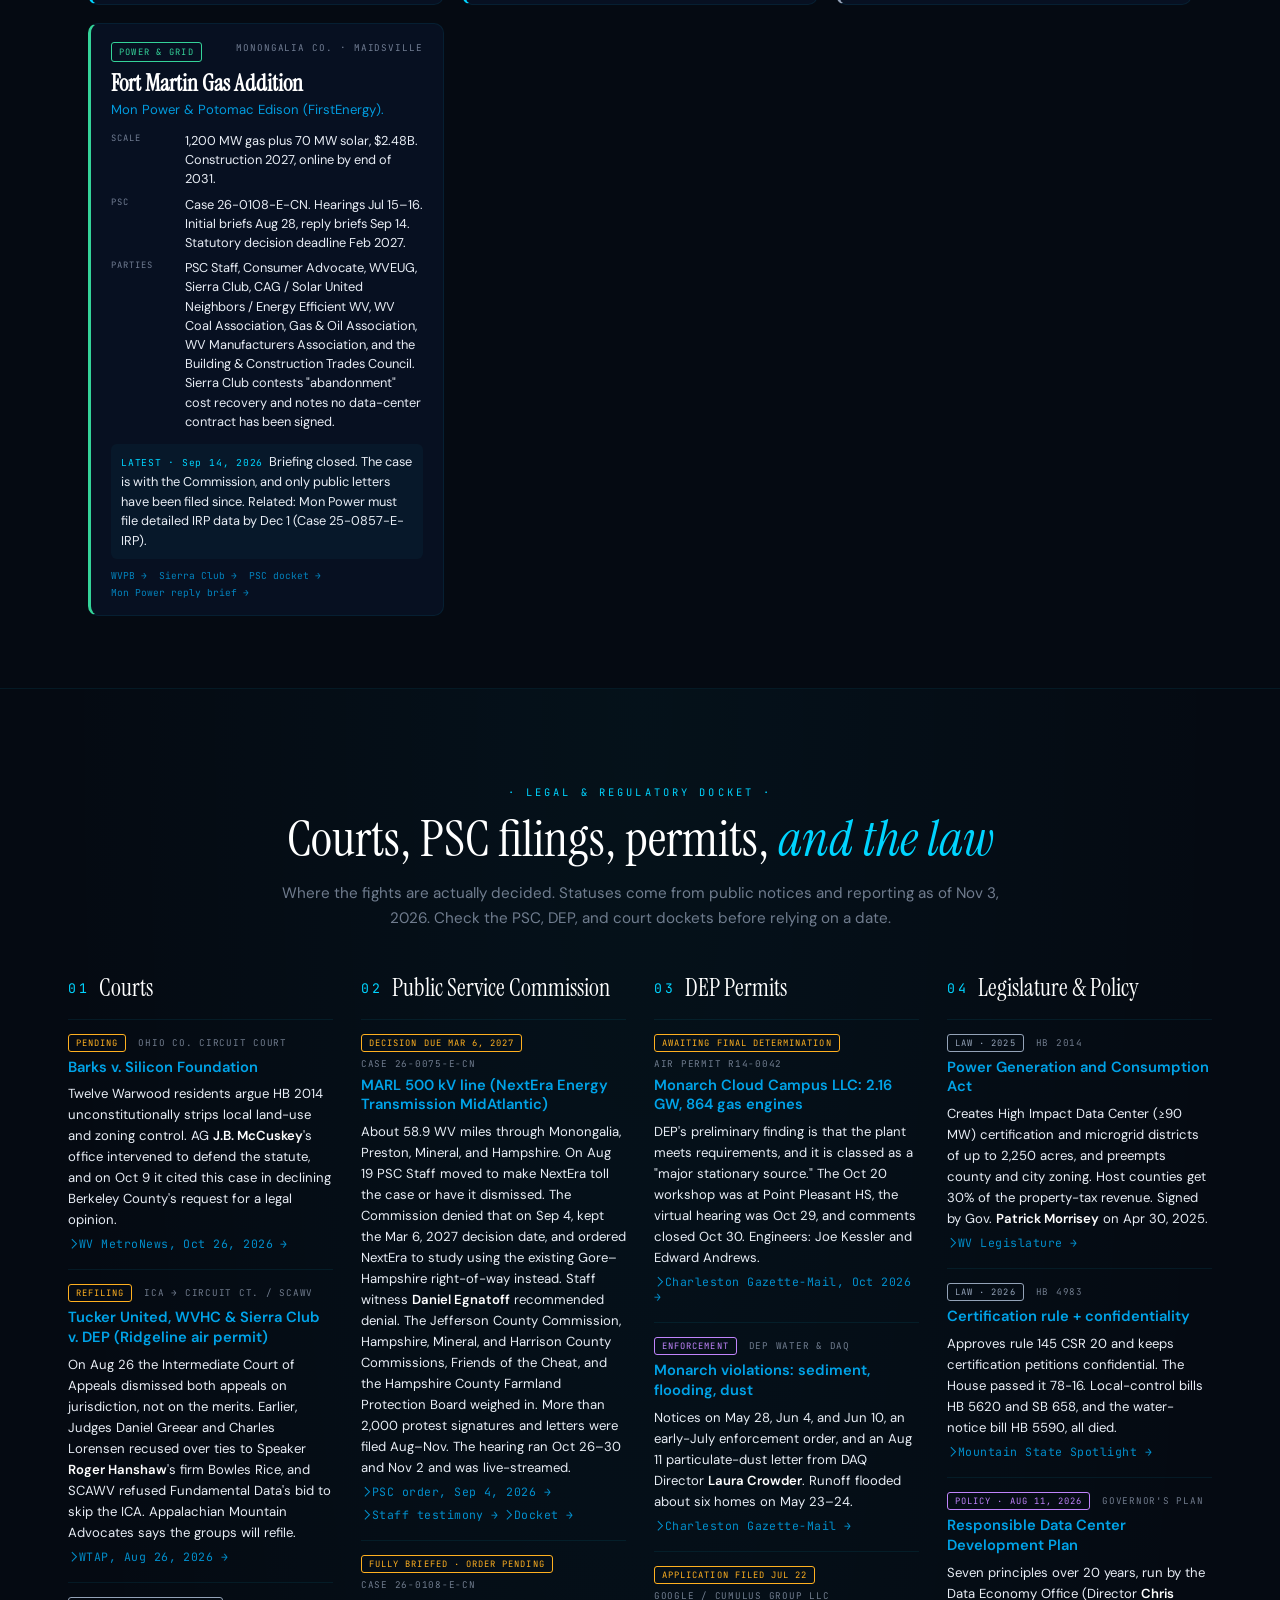
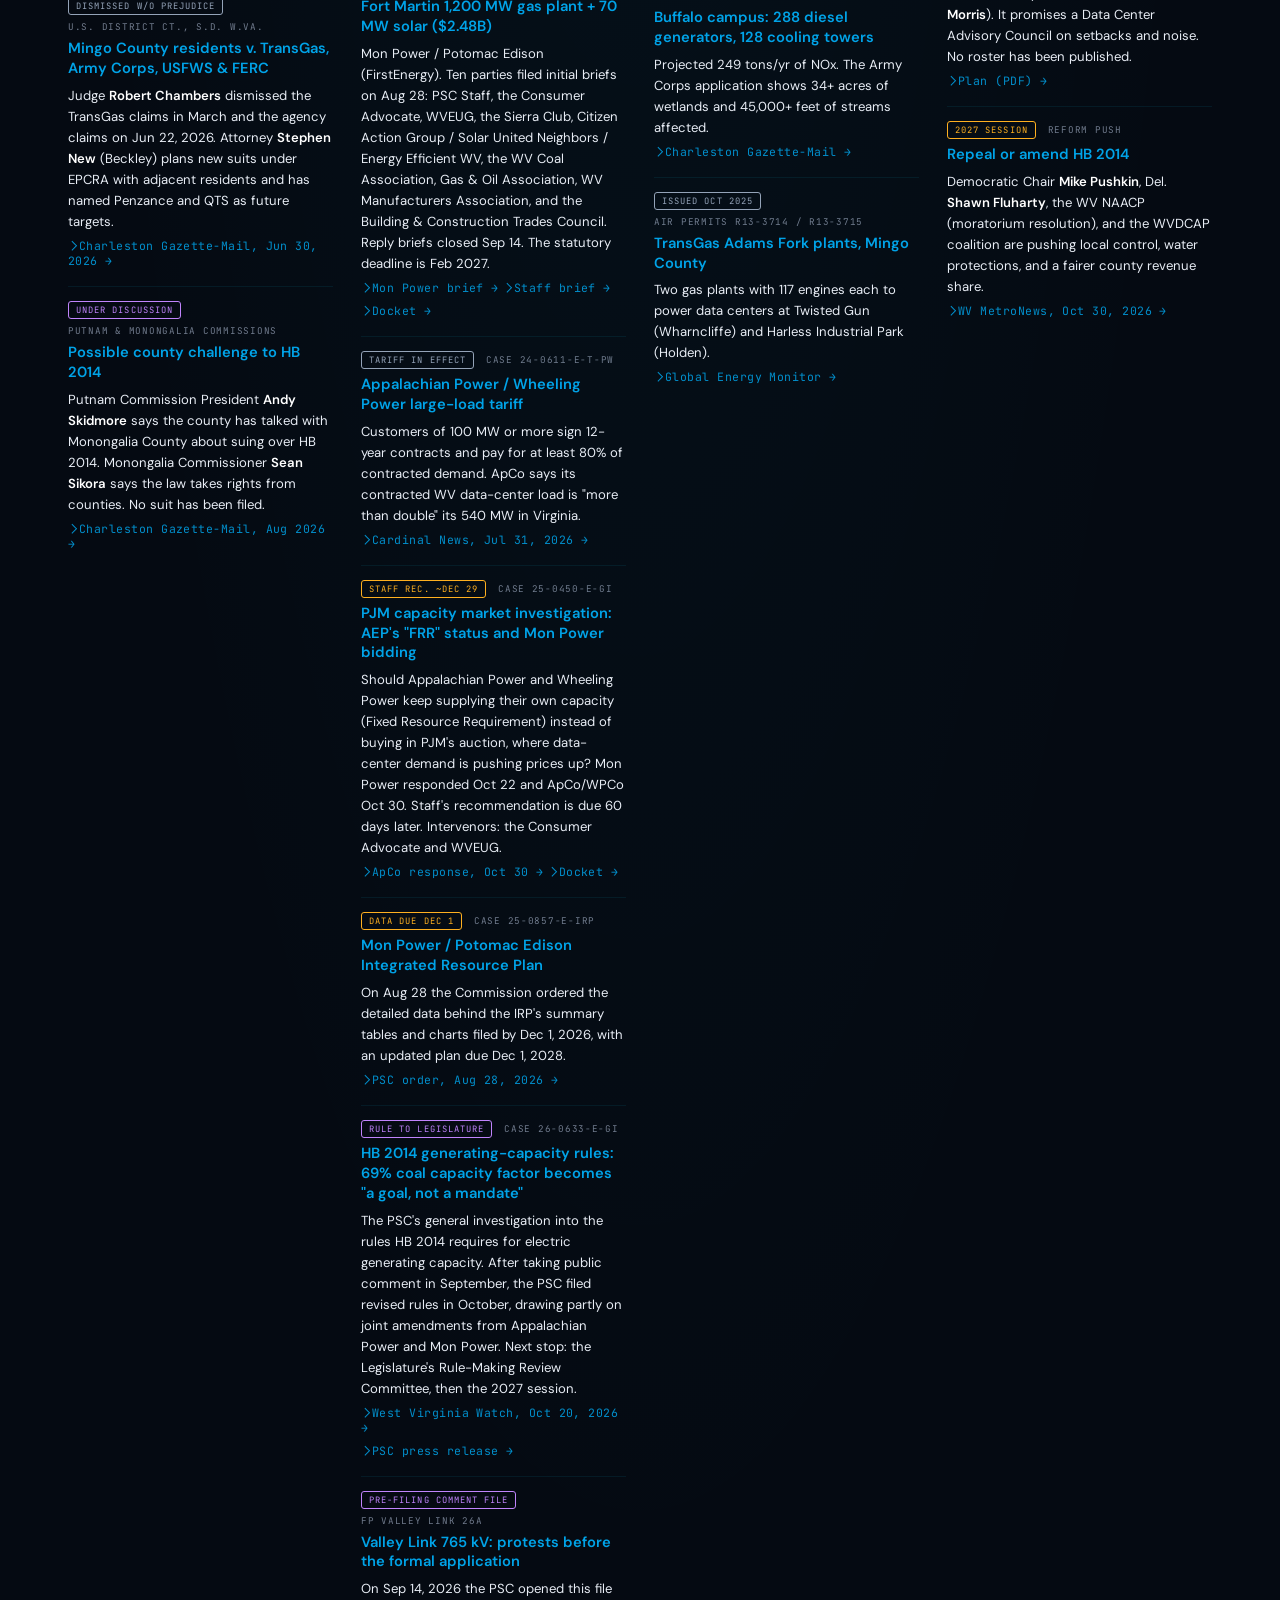
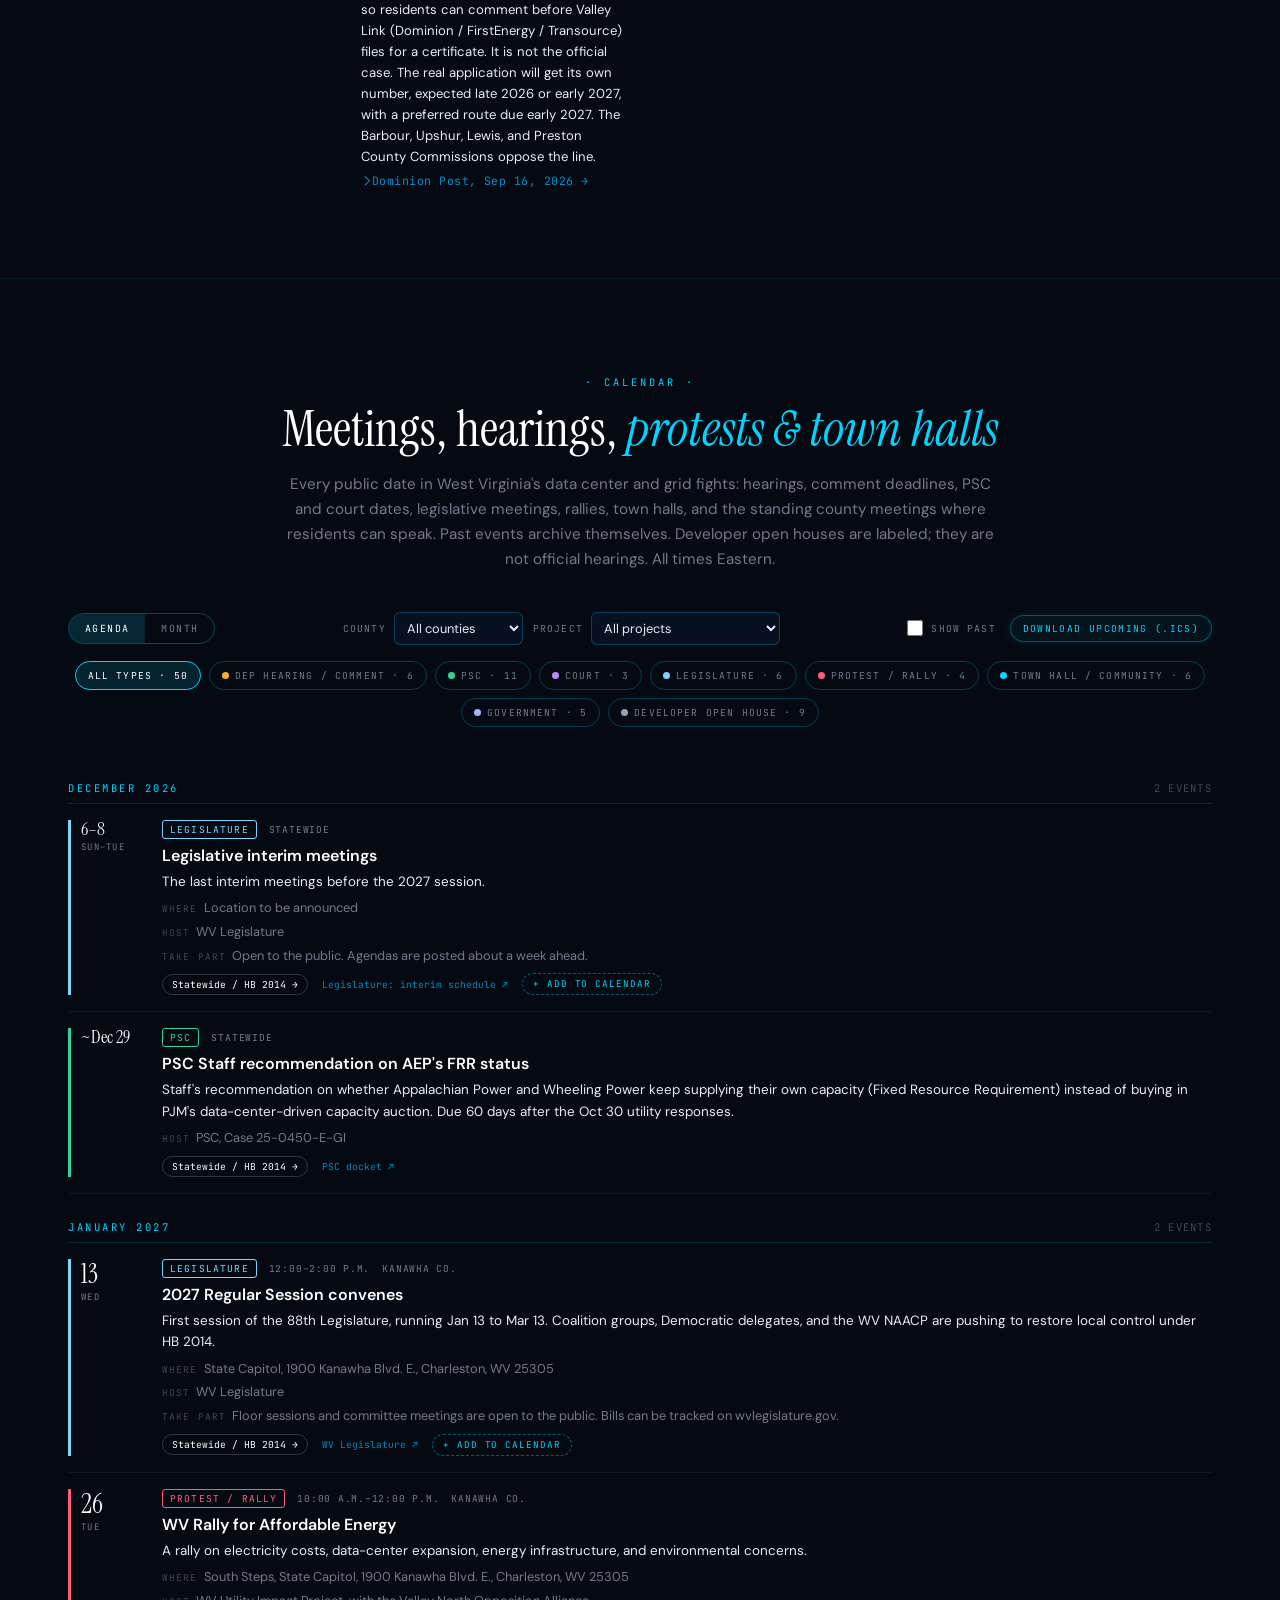
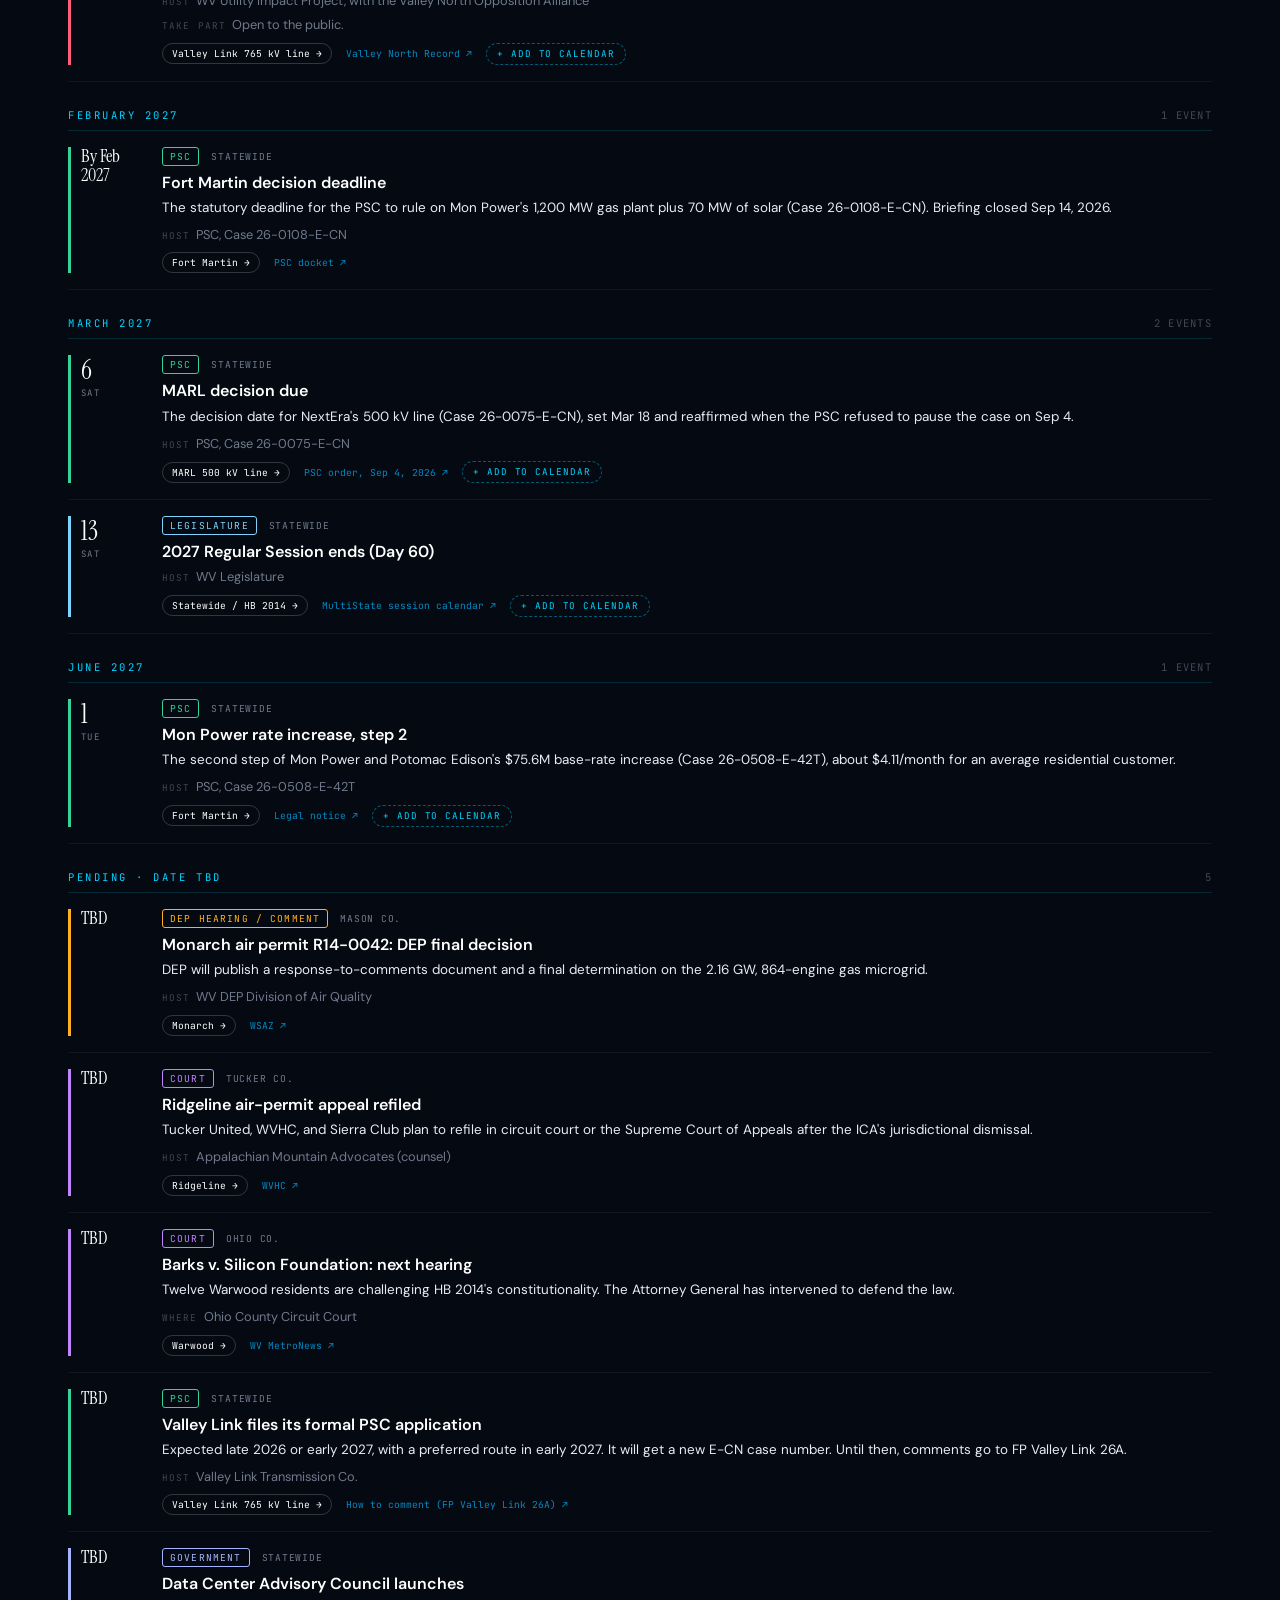
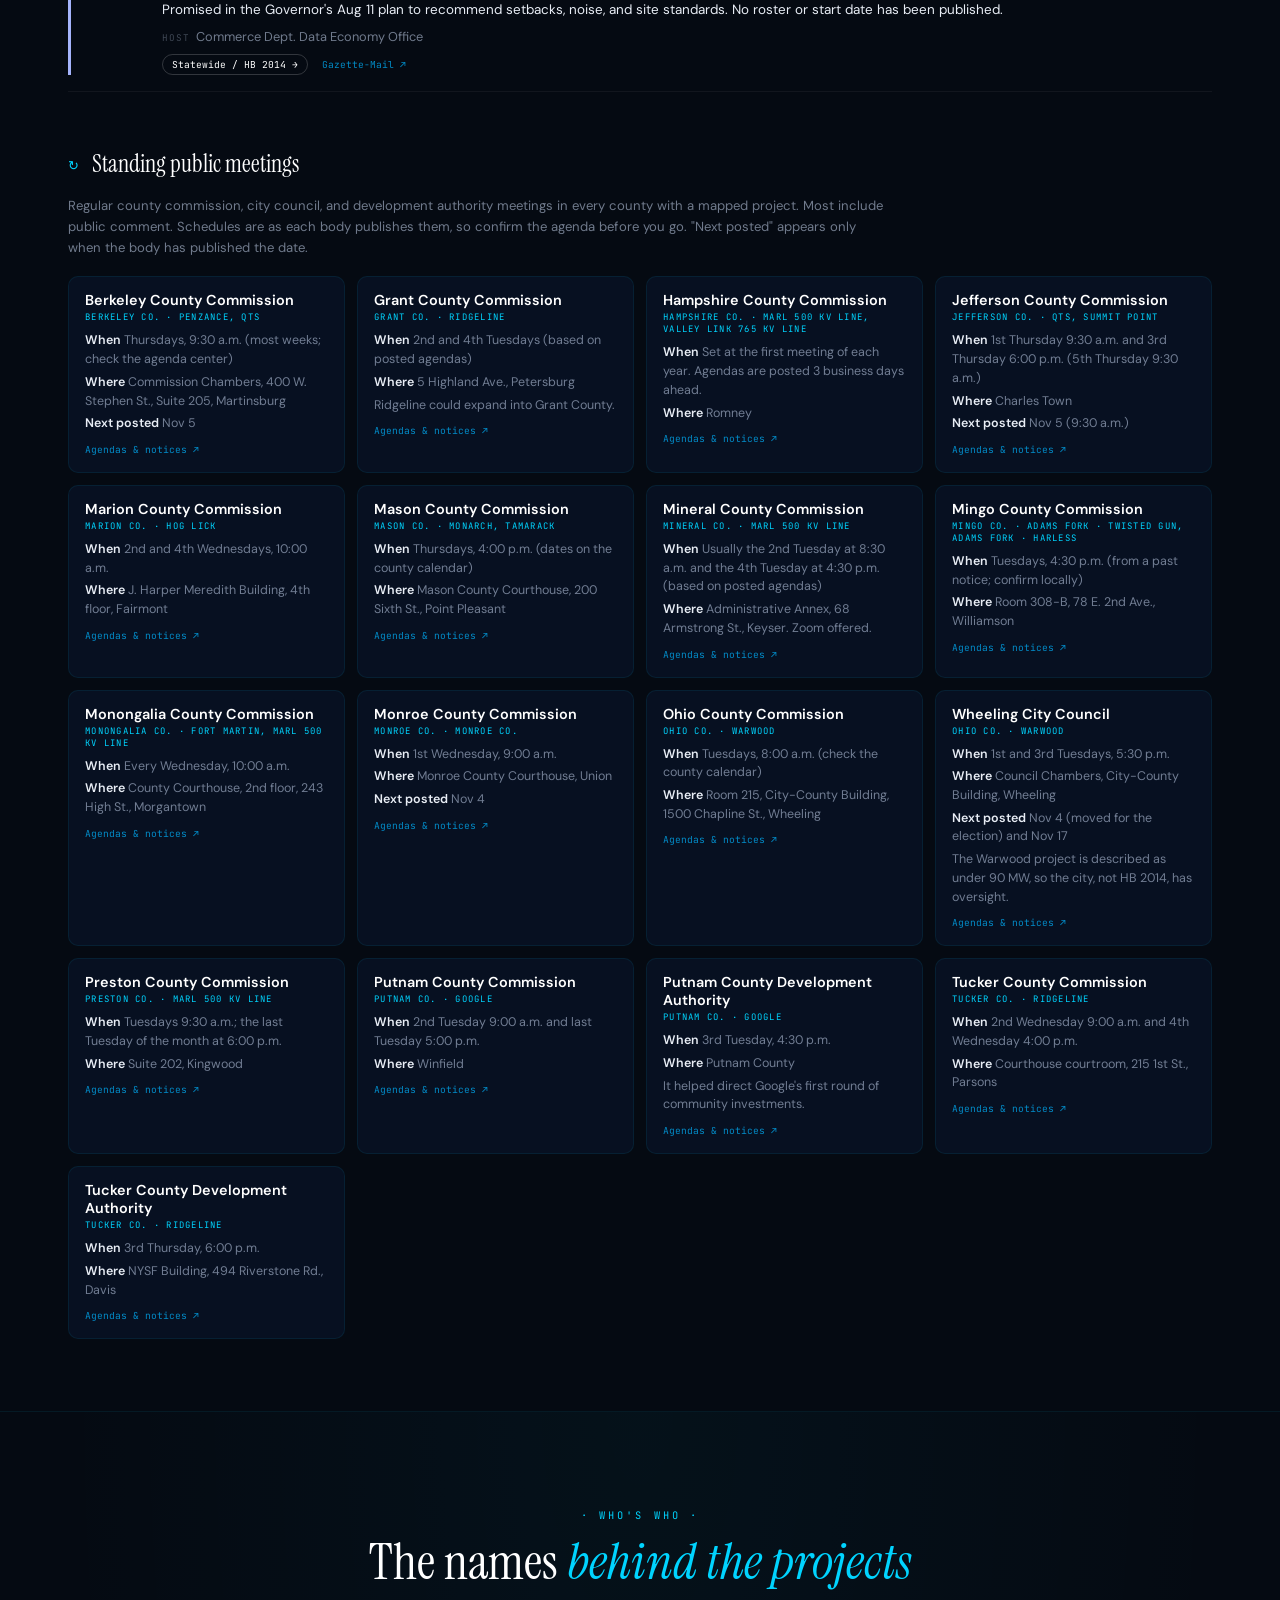
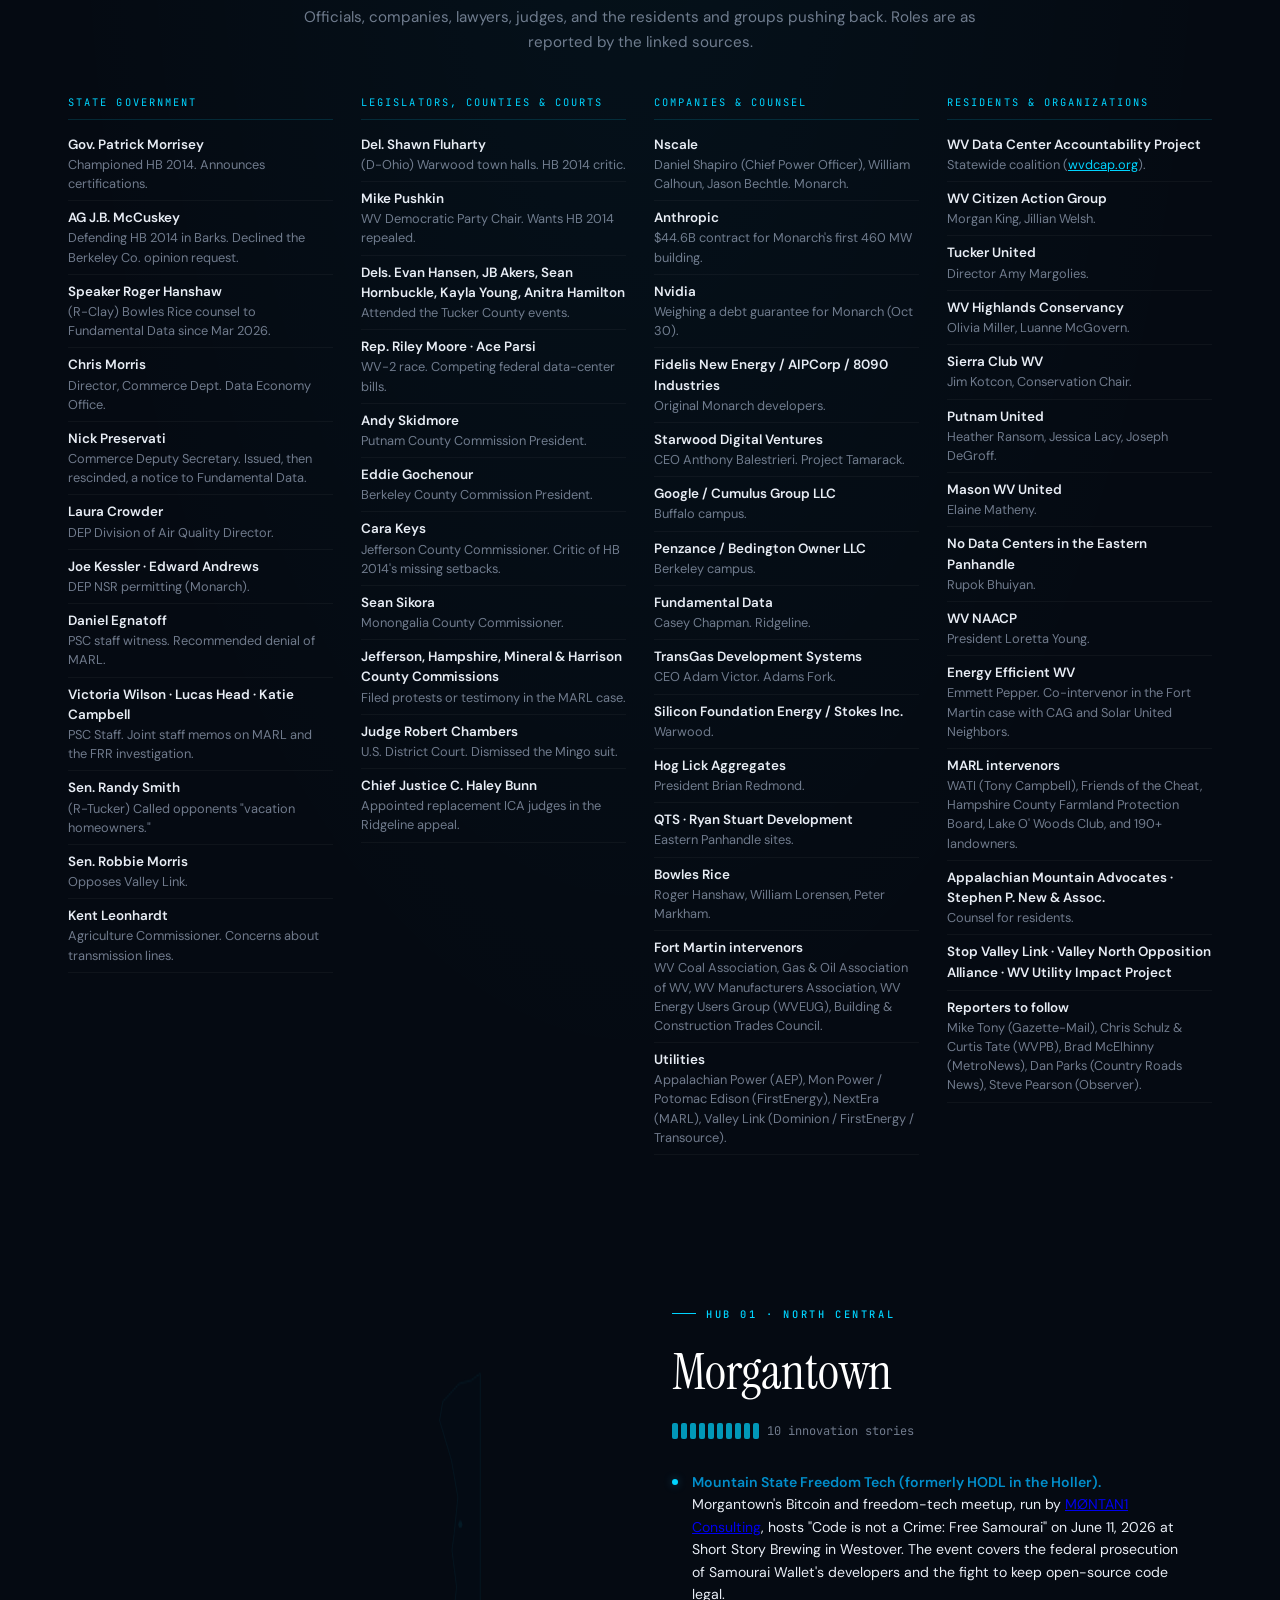
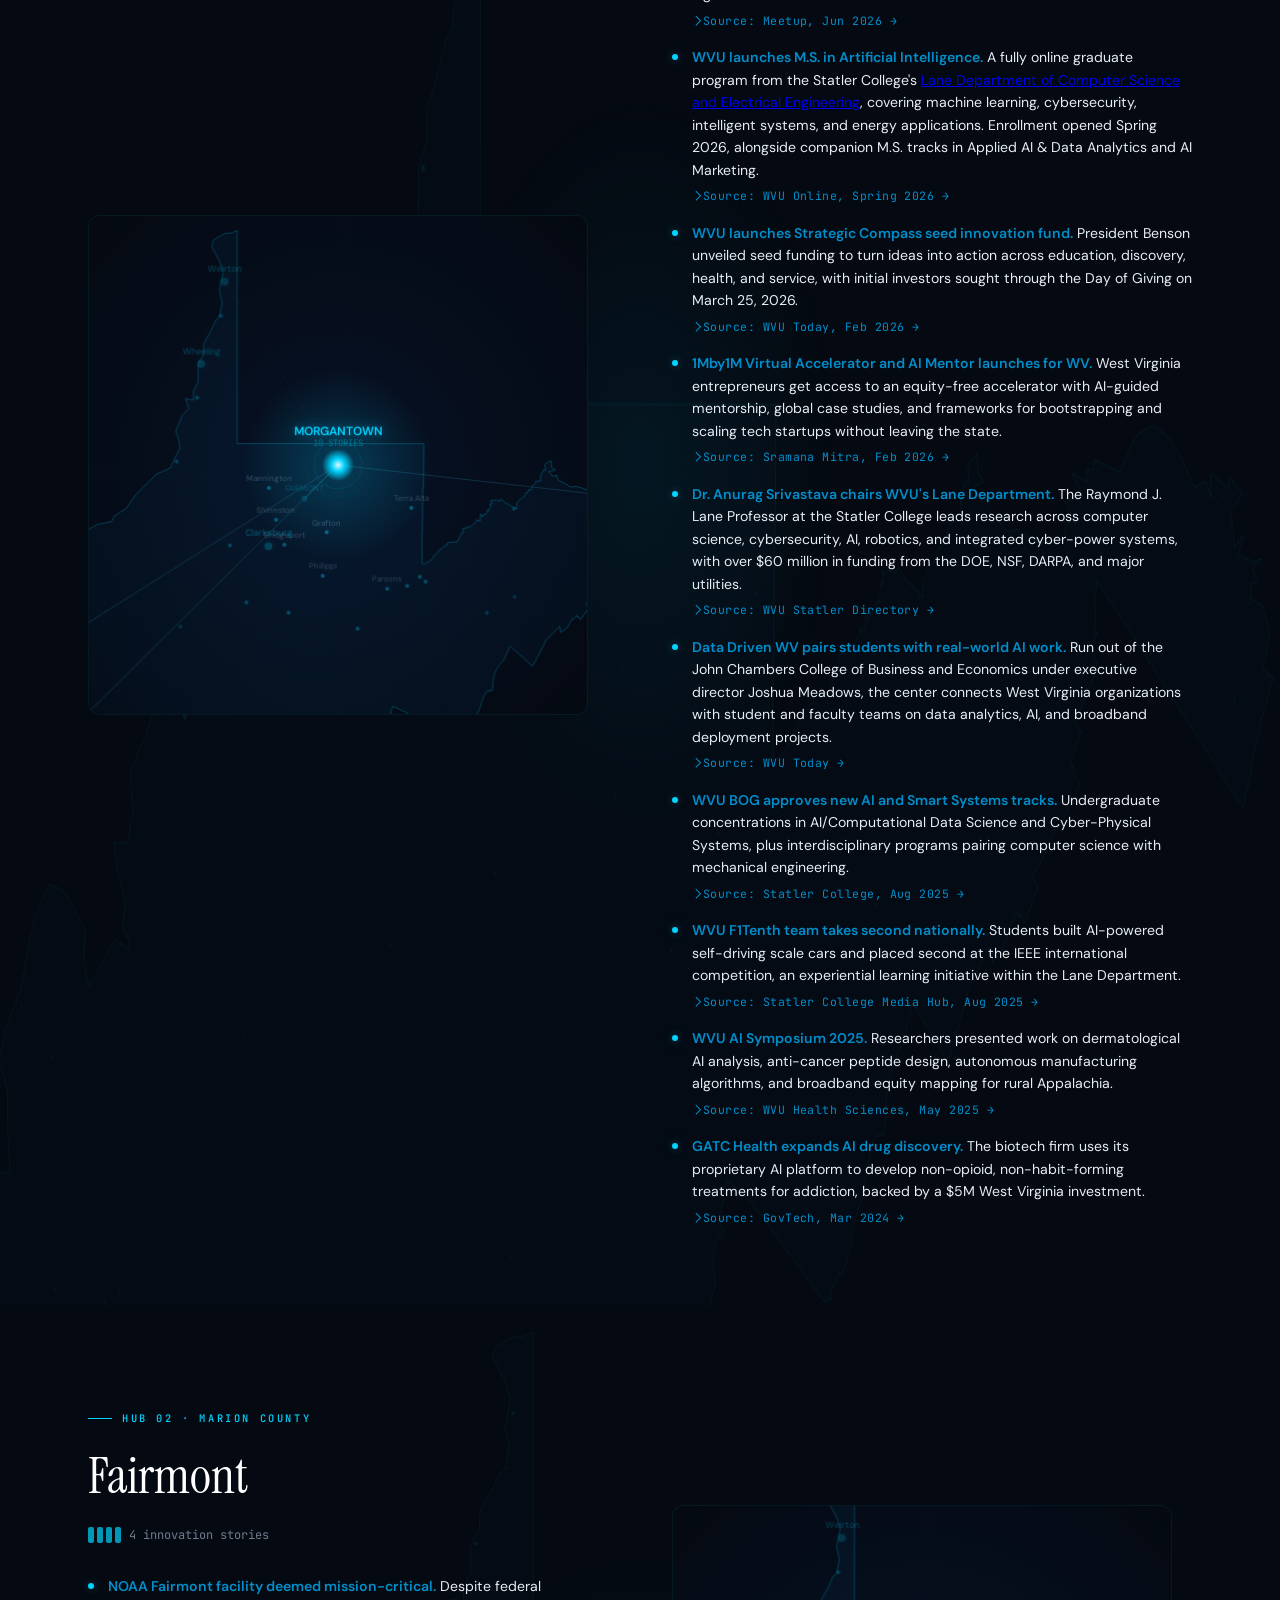
==== commit da9eacf7: "Replace Workforce tabs with a full public-meetings Calendar - Remove the Jobs, Education, Events, an" ====
--- a/index.html
+++ b/index.html
@@ -591,7 +591,7 @@
   font-weight: 500;
 }
 
-/* ─── WORKFORCE DEV NAV BUTTONS ─── */
+/* ─── NAV BUTTONS ─── */
 .legend-actions {
   display: flex;
   gap: 8px;
@@ -620,140 +620,6 @@
 }
 .wf-nav-btn:active { transform: translateY(1px); }
 
-/* ─── WORKFORCE DEVELOPMENT SECTION ─── */
-.workforce-section {
-  padding: 96px 0 64px;
-  border-top: 1px solid rgba(0,212,255,0.08);
-  background: radial-gradient(ellipse at top, rgba(0,212,255,0.04), transparent 60%);
-}
-.workforce-header {
-  text-align: center;
-  padding: 0 32px 48px;
-  max-width: 880px;
-  margin: 0 auto;
-}
-.workforce-header .section-tag {
-  font-family: 'JetBrains Mono', monospace;
-  font-size: 0.65rem;
-  letter-spacing: 0.3em;
-  color: var(--blue-electric);
-  margin-bottom: 12px;
-  text-transform: uppercase;
-}
-.workforce-header h2 {
-  font-family: 'Instrument Serif', serif;
-  font-weight: 400;
-  font-size: clamp(2rem, 4.5vw, 3.2rem);
-  color: #fff;
-  line-height: 1.1;
-  margin-bottom: 10px;
-}
-.workforce-header h2 em { color: var(--blue-electric); font-style: italic; }
-.workforce-subtitle {
-  font-family: 'JetBrains Mono', monospace;
-  font-size: 0.7rem;
-  color: var(--text-secondary);
-  letter-spacing: 0.12em;
-  margin-bottom: 28px;
-}
-.wf-subnav, .wf-subnav-inline {
-  display: flex;
-  justify-content: center;
-  gap: 10px;
-  flex-wrap: wrap;
-  margin-top: 4px;
-}
-.wf-subnav-inline { margin-top: 28px; padding-top: 28px; border-top: 1px solid rgba(0,212,255,0.06); }
-
-.wf-panel {
-  max-width: 1200px;
-  margin: 0 auto;
-  padding: 56px 48px;
-  scroll-margin-top: 80px;
-}
-.wf-panel + .wf-panel { border-top: 1px solid rgba(0,212,255,0.06); }
-.wf-panel-title {
-  font-family: 'Instrument Serif', serif;
-  font-weight: 400;
-  font-size: clamp(1.6rem, 3vw, 2.2rem);
-  color: #fff;
-  margin-bottom: 28px;
-  letter-spacing: -0.01em;
-}
-.wf-panel-title .num {
-  font-family: 'JetBrains Mono', monospace;
-  font-size: 0.55em;
-  color: var(--blue-electric);
-  letter-spacing: 0.2em;
-  margin-right: 14px;
-  vertical-align: 0.18em;
-}
-.wf-cards {
-  display: grid;
-  grid-template-columns: repeat(auto-fit, minmax(320px, 1fr));
-  gap: 18px;
-}
-.wf-card {
-  background: var(--bg-card);
-  border: 1px solid rgba(0,212,255,0.08);
-  border-radius: 10px;
-  padding: 18px 20px 16px;
-  transition: border-color 0.25s ease, transform 0.25s ease, box-shadow 0.25s ease;
-}
-.wf-card:hover {
-  border-color: rgba(0,212,255,0.28);
-  transform: translateY(-2px);
-  box-shadow: 0 6px 24px rgba(0,212,255,0.08);
-}
-.wf-chips {
-  display: flex;
-  gap: 6px;
-  flex-wrap: wrap;
-  margin-bottom: 10px;
-}
-.wf-chip {
-  font-family: 'JetBrains Mono', monospace;
-  font-size: 0.55rem;
-  letter-spacing: 0.14em;
-  text-transform: uppercase;
-  padding: 3px 8px;
-  border-radius: 3px;
-  border: 1px solid currentColor;
-  background: transparent;
-  opacity: 0.92;
-}
-.wf-chip.ai      { color: #00d4ff; }
-.wf-chip.tech    { color: #7dd3fc; }
-.wf-chip.btc     { color: #f7931a; }
-.wf-chip.solar   { color: #fbbf24; }
-.wf-chip.civic   { color: rgba(200,215,240,0.65); }
-.wf-chip.gov     { color: rgba(200,215,240,0.65); }
-.wf-chip.research{ color: #a78bfa; }
-.wf-chip.transition { color: #34d399; }
-.wf-card-title {
-  font-family: 'DM Sans', sans-serif;
-  font-weight: 600;
-  font-size: 0.95rem;
-  color: rgba(0,180,255,0.78);
-  line-height: 1.3;
-  margin-bottom: 6px;
-}
-.wf-card-desc {
-  font-size: 0.82rem;
-  line-height: 1.55;
-  color: var(--text-primary);
-  margin-bottom: 10px;
-}
-.wf-card-link {
-  font-family: 'JetBrains Mono', monospace;
-  font-size: 0.6rem;
-  color: rgba(0,180,255,0.65);
-  letter-spacing: 0.04em;
-  text-decoration: none;
-  transition: color 0.2s;
-}
-.wf-card-link:hover { color: var(--accent); text-decoration: underline; }
-
 /* ─── AI WATCH: PROJECTS / DOCKET / CALENDAR / PEOPLE ─── */
 :root {
   --st-construction: #ff5c7a;
@@ -998,7 +864,7 @@
 .wc-sources a:hover { color: var(--accent); text-decoration: underline; }
 
 /* Docket */
-.docket-grid, .cal-grid, .people-grid {
+.docket-grid, .people-grid {
   max-width: 1240px;
   margin: 0 auto;
   padding: 0 48px;
@@ -1006,7 +872,6 @@
   gap: 28px;
 }
 .docket-grid { grid-template-columns: repeat(auto-fit, minmax(250px, 1fr)); }
-.cal-grid { grid-template-columns: repeat(auto-fit, minmax(380px, 1fr)); }
 .people-grid { grid-template-columns: repeat(auto-fit, minmax(260px, 1fr)); }
 .docket-title {
   font-family: 'Instrument Serif', serif;
@@ -1037,9 +902,9 @@
   margin-bottom: 6px;
 }
 .docket-name { font-weight: 600; font-size: 0.92rem; color: rgba(0,180,255,0.9); line-height: 1.35; margin-bottom: 6px; }
-.docket-item p, .cal-body { font-size: 0.82rem; line-height: 1.6; color: var(--text-primary); }
-.docket-item strong, .cal-body strong { color: #fff; font-weight: 600; }
-.docket-item .story-source, .cal-body .story-source { display:inline-block; margin-top: 6px; }
+.docket-item p { font-size: 0.82rem; line-height: 1.6; color: var(--text-primary); }
+.docket-item strong { color: #fff; font-weight: 600; }
+.docket-item .story-source { display:inline-block; margin-top: 6px; }
 .pill {
   font-family: 'JetBrains Mono', monospace;
   font-size: 0.55rem;
@@ -1060,24 +925,6 @@
 .pill.dep     { color: var(--st-certified); }
 .pill.protest { color: var(--st-construction); }
 .pill.gov     { color: #7dd3fc; }
-
-/* Calendar */
-.cal-item {
-  display: grid;
-  grid-template-columns: 84px 1fr;
-  gap: 14px;
-  border-top: 1px solid rgba(0,212,255,0.08);
-  padding: 14px 0;
-}
-.cal-date {
-  font-family: 'Instrument Serif', serif;
-  font-size: 1.25rem;
-  color: var(--blue-electric);
-  line-height: 1.1;
-}
-.cal-date span { display:block; font-family:'JetBrains Mono',monospace; font-size: 0.58rem; color: var(--text-secondary); letter-spacing: 0.12em; margin-top: 3px; }
-.cal-item.past .cal-date { color: rgba(200,215,240,0.55); }
-.cal-body .pill { display:inline-block; margin-bottom: 4px; }
 
 /* People */
 .people-head {
@@ -1104,20 +951,132 @@
 
 @media (max-width: 900px) {
   .watch-stats { grid-template-columns: repeat(2, 1fr); }
-  .watch-map-wrap, .watch-cards, .docket-grid, .cal-grid, .people-grid { padding: 0 16px; }
+  .watch-map-wrap, .watch-cards, .docket-grid, .people-grid { padding: 0 16px; }
   #watchMap { aspect-ratio: 4 / 3; }
   .watch-cards { grid-template-columns: 1fr; }
-  .cal-grid { grid-template-columns: 1fr; }
   .watch-header { padding: 0 16px 32px; }
   .legend-bar .logo { font-size: 1rem; }
   .legend-actions { overflow-x: auto; max-width: 70vw; scrollbar-width: none; }
   .legend-actions::-webkit-scrollbar { display: none; }
 }
 @media (max-width: 480px) {
-  .cal-item { grid-template-columns: 64px 1fr; gap: 10px; }
   .wc-facts li { padding-left: 0; padding-top: 18px; }
   .wc-facts li b { top: 3px; }
 }
+
+/* Calendar (agenda + month + standing) */
+.cx-toolbar {
+  max-width: 1240px; margin: 0 auto; padding: 0 48px 16px;
+  display: flex; flex-wrap: wrap; gap: 12px 20px; align-items: center; justify-content: space-between;
+}
+.cx-views { display: inline-flex; border: 1px solid rgba(0,212,255,0.3); border-radius: 999px; overflow: hidden; }
+.cx-view {
+  font-family: 'JetBrains Mono', monospace; font-size: 0.62rem; letter-spacing: 0.14em; text-transform: uppercase;
+  padding: 8px 16px; background: transparent; color: var(--text-secondary); border: 0; cursor: pointer;
+}
+.cx-view[aria-pressed="true"] { background: rgba(0,212,255,0.14); color: #fff; }
+.cx-selects { display: flex; flex-wrap: wrap; gap: 10px; }
+.cx-selects label, .cx-past {
+  font-family: 'JetBrains Mono', monospace; font-size: 0.6rem; letter-spacing: 0.12em; text-transform: uppercase;
+  color: var(--text-secondary); display: inline-flex; align-items: center; gap: 8px;
+}
+.cx-selects select {
+  font-family: 'DM Sans', sans-serif; font-size: 0.8rem; text-transform: none; letter-spacing: 0;
+  background: var(--bg-card); color: var(--text-primary); border: 1px solid rgba(0,212,255,0.25);
+  border-radius: 6px; padding: 6px 8px; max-width: 200px;
+}
+.cx-actions { display: flex; align-items: center; gap: 14px; flex-wrap: wrap; }
+.cx-past input { accent-color: var(--blue-electric); width: 16px; height: 16px; }
+.cx-view:focus-visible, .cx-selects select:focus-visible, .cx-day:focus-visible, .cx-ics:focus-visible, .cx-nav:focus-visible { outline: 2px solid var(--blue-electric); outline-offset: 2px; }
+
+.cx-wrap { max-width: 1240px; margin: 0 auto; padding: 0 48px; }
+.cx-group { margin-top: 26px; }
+.cx-group-h {
+  font-family: 'JetBrains Mono', monospace; font-size: 0.66rem; letter-spacing: 0.24em; text-transform: uppercase;
+  color: var(--blue-electric); padding-bottom: 8px; border-bottom: 1px solid rgba(0,212,255,0.15);
+  display: flex; justify-content: space-between; gap: 10px;
+}
+.cx-group-h span { color: var(--text-dim); letter-spacing: 0.12em; }
+.cx-empty { color: var(--text-secondary); font-size: 0.85rem; padding: 18px 0; }
+
+.cx-ev {
+  display: grid; grid-template-columns: 76px 1fr; gap: 18px;
+  padding: 16px 0; border-bottom: 1px solid rgba(255,255,255,0.05);
+}
+.cx-ev.past { opacity: 0.72; }
+.cx-date { border-left: 3px solid var(--ev); padding-left: 10px; line-height: 1.1; }
+.cx-date .d { display:block; font-family: 'Instrument Serif', serif; font-size: 1.7rem; color: #fff; }
+.cx-date .d.sm { font-size: 1.1rem; }
+.cx-date .w { display:block; font-family: 'JetBrains Mono', monospace; font-size: 0.56rem; letter-spacing: 0.14em; color: var(--text-secondary); text-transform: uppercase; margin-top: 4px; }
+.cx-meta { display: flex; flex-wrap: wrap; gap: 6px 12px; align-items: center; margin-bottom: 6px;
+  font-family: 'JetBrains Mono', monospace; font-size: 0.6rem; letter-spacing: 0.08em; color: var(--text-secondary); text-transform: uppercase; }
+.cx-type { color: var(--ev); border: 1px solid currentColor; border-radius: 3px; padding: 2px 7px; letter-spacing: 0.12em; }
+.cx-flag { color: var(--st-certified); }
+.cx-title { font-size: 1rem; font-weight: 600; color: #fff; line-height: 1.35; margin-bottom: 4px; }
+.cx-desc { font-size: 0.84rem; line-height: 1.6; color: var(--text-primary); margin-bottom: 6px; }
+.cx-line { font-size: 0.8rem; line-height: 1.55; color: var(--text-secondary); margin-bottom: 4px; }
+.cx-line b { font-family: 'JetBrains Mono', monospace; font-weight: 400; font-size: 0.58rem; letter-spacing: 0.12em; text-transform: uppercase; color: var(--text-dim); margin-right: 6px; }
+.cx-links { display: flex; flex-wrap: wrap; gap: 6px 14px; align-items: center; margin-top: 8px; }
+.cx-links a { font-family: 'JetBrains Mono', monospace; font-size: 0.6rem; color: rgba(0,180,255,0.75); text-decoration: none; }
+.cx-links a:hover { color: var(--accent); text-decoration: underline; }
+.cx-links a.rel { color: #fff; border: 1px solid rgba(255,255,255,0.18); border-radius: 999px; padding: 3px 9px; }
+.cx-ics {
+  font-family: 'JetBrains Mono', monospace; font-size: 0.58rem; letter-spacing: 0.1em; text-transform: uppercase;
+  background: transparent; color: var(--blue-electric); border: 1px dashed rgba(0,212,255,0.4); border-radius: 999px;
+  padding: 4px 10px; cursor: pointer;
+}
+.cx-ics:hover { background: rgba(0,212,255,0.1); }
+
+/* Month grid */
+.cx-month { margin-top: 10px; }
+.cx-mhead { display: flex; align-items: center; justify-content: space-between; margin-bottom: 10px; }
+.cx-mhead h3 { font-family: 'Instrument Serif', serif; font-weight: 400; font-size: 1.6rem; color: #fff; }
+.cx-nav {
+  font-family: 'JetBrains Mono', monospace; font-size: 0.7rem; color: var(--blue-electric); background: transparent;
+  border: 1px solid rgba(0,212,255,0.3); border-radius: 999px; padding: 6px 14px; cursor: pointer;
+}
+.cx-grid { display: grid; grid-template-columns: repeat(7, minmax(0, 1fr)); gap: 4px; }
+.cx-dow { font-family: 'JetBrains Mono', monospace; font-size: 0.56rem; letter-spacing: 0.14em; color: var(--text-dim); text-align: center; padding: 4px 0; }
+.cx-day {
+  min-height: 78px; background: var(--bg-card); border: 1px solid rgba(0,212,255,0.06); border-radius: 6px;
+  padding: 6px; text-align: left; color: var(--text-secondary); font: inherit; display: flex; flex-direction: column; gap: 4px; min-width: 0;
+}
+.cx-day.out { opacity: 0.3; }
+.cx-day.has { cursor: pointer; border-color: rgba(0,212,255,0.2); }
+.cx-day.has:hover { border-color: var(--blue-electric); }
+.cx-day.today { box-shadow: inset 0 0 0 1px var(--blue-electric); }
+.cx-day.sel { background: rgba(0,212,255,0.12); border-color: var(--blue-electric); }
+.cx-day .n { font-family: 'JetBrains Mono', monospace; font-size: 0.7rem; color: var(--text-primary); }
+.cx-dots { display: flex; flex-wrap: wrap; gap: 3px; }
+.cx-dots i { width: 7px; height: 7px; border-radius: 50%; display: inline-block; }
+.cx-chiplist { display: flex; flex-direction: column; gap: 2px; }
+.cx-chip { font-size: 0.62rem; line-height: 1.25; color: var(--text-primary); border-left: 2px solid var(--ev); padding-left: 4px;
+  overflow: hidden; text-overflow: ellipsis; white-space: nowrap; }
+.cx-daylist { margin-top: 14px; }
+
+/* Standing meetings */
+.cx-standing { margin-top: 56px; }
+.cx-note { font-size: 0.82rem; color: var(--text-secondary); line-height: 1.6; max-width: 820px; margin-bottom: 18px; }
+.cx-standing-grid { display: grid; grid-template-columns: repeat(auto-fill, minmax(270px, 1fr)); gap: 12px; }
+.cx-st { background: var(--bg-card); border: 1px solid rgba(0,212,255,0.08); border-radius: 10px; padding: 14px 16px; }
+.cx-st h4 { font-size: 0.9rem; color: #fff; font-weight: 600; margin-bottom: 2px; }
+.cx-st .c { font-family: 'JetBrains Mono', monospace; font-size: 0.56rem; letter-spacing: 0.14em; text-transform: uppercase; color: var(--blue-electric); margin-bottom: 8px; }
+.cx-st p { font-size: 0.78rem; line-height: 1.5; color: var(--text-secondary); margin-bottom: 4px; }
+.cx-st p b { color: var(--text-primary); font-weight: 600; }
+.cx-st a { font-family: 'JetBrains Mono', monospace; font-size: 0.6rem; color: rgba(0,180,255,0.75); text-decoration: none; }
+
+@media (max-width: 900px) {
+  .cx-toolbar, .cx-wrap { padding-left: 16px; padding-right: 16px; }
+  .cx-ev { grid-template-columns: 58px 1fr; gap: 12px; }
+  .cx-date .d { font-size: 1.4rem; }
+  .cx-day { min-height: 44px; padding: 4px; }
+  .cx-chiplist { display: none; }
+  .cx-selects { width: 100%; flex-direction: column; }
+  .cx-selects label { justify-content: space-between; width: 100%; }
+  .cx-selects select { max-width: none; flex: 1; margin-left: 12px; }
+}
+
+.cx-dots em { font-style: normal; font-size: 0.55rem; color: var(--text-secondary); }
 
 /* ─── RESPONSIVE ─── */
 @media (max-width: 900px) {
@@ -1125,7 +1084,6 @@
   .city-map-panel { max-width: 100%; aspect-ratio: 4/3; order: -1; }
   .legend-items { display: none; }
   .hero-content h1 { font-size: 2rem; }
-  .wf-panel { padding: 40px 24px; }
   .wf-nav-btn { font-size: 0.55rem; padding: 5px 9px; letter-spacing: 0.1em; }
 }
 @media (max-width: 560px) {
@@ -1164,7 +1122,6 @@
     <a href="#calendar" class="wf-nav-btn">Calendar</a>
     <a href="#people" class="wf-nav-btn">People</a>
     <a href="#sec-morgantown" class="wf-nav-btn">Hubs</a>
-    <a href="#workforce" class="wf-nav-btn">Workforce</a>
   </div>
 </div>
 
@@ -1342,37 +1299,36 @@
   <div class="watch-header">
     <div class="section-tag">· Calendar ·</div>
     <h2>Meetings, hearings, <em>protests &amp; town halls</em></h2>
-    <p class="watch-lede">Upcoming dates you can show up for, and what happened recently. Developer open houses are labeled as such. They are not official hearings.</p>
+    <p class="watch-lede">Every public date in West Virginia's data center and grid fights: hearings, comment deadlines, PSC and court dates, legislative meetings, rallies, town halls, and the standing county meetings where residents can speak. Past events archive themselves. Developer open houses are labeled; they are not official hearings. All times Eastern.</p>
   </div>
-  <div class="cal-grid">
-    <div class="cal-col">
-      <h3 class="docket-title"><span class="num">↗</span>Upcoming</h3>
-      <div class="cal-item"><div class="cal-date">Nov 3<span>2026</span></div><div class="cal-body"><span class="pill civic">Election</span><strong>General Election Day.</strong> HB 2014 and transmission lines are top issues in legislative races. Polls are open 6:30 a.m. to 7:30 p.m. <a class="story-source" href="https://wvmetronews.com/2026/10/30/data-centers-transmission-lines-highlight-issues-driving-voter-turnout-in-west-virginia/" target="_blank" rel="noopener">MetroNews →</a></div></div>
-      <div class="cal-item"><div class="cal-date">Nov 4–19<span>2026</span></div><div class="cal-body"><span class="pill dev">Developer open house</span><strong>Valley Link 765 kV open houses.</strong> Twelve drop-in sessions across WV, VA, and MD, starting Nov 4 in Fisher (Hardy Co.) and Hambleton (Tucker Co.). To put a comment on the record with the PSC, file under <strong>FP Valley Link 26A</strong>. <a class="story-source" href="https://valleynorthrecord.substack.com/p/regional-osint-db7" target="_blank" rel="noopener">Valley North Record →</a> <a class="story-source" href="https://www.dominionpost.com/2026/09/16/psc-opens-case-file-for-valley-link-transmission-line-protests/" target="_blank" rel="noopener">How to comment →</a></div></div>
-      <div class="cal-item"><div class="cal-date">Nov 23<span>2026</span></div><div class="cal-body"><span class="pill psc">PSC</span><strong>MARL initial briefs due</strong> in Case 26-0075-E-CN, with replies Dec 4, per Valley North Record. No briefing order had appeared in the PSC's docket notices through Nov 2. <a class="story-source" href="https://valleynorthrecord.substack.com/p/regional-osint-db7" target="_blank" rel="noopener">Valley North Record →</a></div></div>
-      <div class="cal-item"><div class="cal-date">Dec 1<span>2026</span></div><div class="cal-body"><span class="pill psc">PSC</span><strong>Mon Power / Potomac Edison IRP data due</strong> in Case 25-0857-E-IRP: the detailed numbers behind their long-term resource plan. <a class="story-source" href="https://www.psc.state.wv.us/scripts/WebDocket/ViewDocument.cfm?CaseActivityID=669562" target="_blank" rel="noopener">PSC order →</a></div></div>
-      <div class="cal-item"><div class="cal-date">~Dec 29<span>2026</span></div><div class="cal-body"><span class="pill psc">PSC</span><strong>Staff recommendation on AEP's FRR status</strong> and Mon Power's PJM capacity bidding (Case 25-0450-E-GI), due 60 days after the Oct 30 utility responses. <a class="story-source" href="https://www.psc.state.wv.us/scripts/WebDocket/viewCaseForWebViewForm.cfm?CaseID=84852" target="_blank" rel="noopener">Docket →</a></div></div>
-      <div class="cal-item"><div class="cal-date">Jan<span>2027</span></div><div class="cal-body"><span class="pill civic">Legislature</span><strong>2027 Regular Session opens.</strong> The HB 2014 local-control fight returns, led by WVDCAP, Democratic delegates, and the WV NAACP. <a class="story-source" href="https://www.wvhighlands.org/?p=15053" target="_blank" rel="noopener">WV Highlands Conservancy →</a></div></div>
-      <div class="cal-item"><div class="cal-date">Jan 26<span>2027</span></div><div class="cal-body"><span class="pill protest">Rally</span><strong>WV Rally for Affordable Energy,</strong> 10 a.m. to noon, State Capitol South Steps. Organized by the WV Utility Impact Project, with the Valley North Opposition Alliance. Topics: power bills and data-center expansion. <a class="story-source" href="https://valleynorthrecord.substack.com/p/regional-osint-db7" target="_blank" rel="noopener">Valley North Record →</a></div></div>
-      <div class="cal-item"><div class="cal-date">By Feb<span>2027</span></div><div class="cal-body"><span class="pill psc">PSC</span><strong>Fort Martin gas plant decision deadline</strong> (Case 26-0108-E-CN, fully briefed Sep 14). <a class="story-source" href="https://www.psc.state.wv.us/scripts/WebDocket/viewCaseForWebViewForm.cfm?CaseID=85785" target="_blank" rel="noopener">Docket →</a></div></div>
-      <div class="cal-item"><div class="cal-date">Mar 6<span>2027</span></div><div class="cal-body"><span class="pill psc">PSC</span><strong>MARL decision due,</strong> as set by the Commission's Mar 18 schedule and reaffirmed Sep 4. <a class="story-source" href="https://www.psc.state.wv.us/scripts/WebDocket/ViewDocument.cfm?CaseActivityID=669977" target="_blank" rel="noopener">PSC order →</a></div></div>
-      <div class="cal-item"><div class="cal-date">TBD</div><div class="cal-body"><span class="pill dep">DEP</span><strong>Monarch air permit R14-0042 final decision.</strong> DEP will publish a response-to-comments document. <a class="story-source" href="https://www.wsaz.com/2026/10/21/data-center-air-pollution-permit-under-public-review/" target="_blank" rel="noopener">WSAZ →</a></div></div>
+
+  <div class="cx-toolbar">
+    <div class="cx-views" role="group" aria-label="Calendar view">
+      <button type="button" class="cx-view" data-view="agenda" aria-pressed="true">Agenda</button>
+      <button type="button" class="cx-view" data-view="month" aria-pressed="false">Month</button>
     </div>
-    <div class="cal-col">
-      <h3 class="docket-title"><span class="num">↙</span>Recent</h3>
-      <div class="cal-item past"><div class="cal-date">Nov 2</div><div class="cal-body"><span class="pill protest">Protest</span><strong>Stop Valley Link peaceful protest,</strong> 2 to 6 p.m., Barbour County Courthouse, Philippi. <a class="story-source" href="https://valleynorthrecord.substack.com/p/regional-osint-db7" target="_blank" rel="noopener">Source →</a></div></div>
-      <div class="cal-item past"><div class="cal-date">Oct 26 – Nov 2</div><div class="cal-body"><span class="pill psc">PSC hearing</span><strong>MARL evidentiary hearing,</strong> Charleston, live-streamed. NextEra reached an agreement with Lake O' Woods Club on Oct 23. Friends of the Cheat and the Hampshire County Farmland Protection Board filed during hearing week. <a class="story-source" href="https://www.psc.state.wv.us/scripts/WebDocket/ViewDocument.cfm?CaseActivityID=671382" target="_blank" rel="noopener">PSC order →</a></div></div>
-      <div class="cal-item past"><div class="cal-date">Oct 29–30</div><div class="cal-body"><span class="pill dep">DEP hearing</span><strong>Monarch air permit virtual hearing</strong> (Oct 29). The comment period closed Oct 30. <a class="story-source" href="https://www.wvgazettemail.com/news/energy_and_environment/health-concerns-aired-during-meeting-on-mason-data-center-permit-request/article_58c63958-762f-4a29-a524-87d3b91ed179.html" target="_blank" rel="noopener">Gazette-Mail →</a></div></div>
-      <div class="cal-item past"><div class="cal-date">Oct 26</div><div class="cal-body"><span class="pill protest">Protest</span><strong>Monroe County data center protest,</strong> held in Giles Co., VA outside the law office of landowner Jason Buckland, where a project near Ballard is rumored. The same week, DEP held its water-permit hearing for Monarch at Point Pleasant HS. <a class="story-source" href="https://www.wvtf.org/news/2026-10-26/residents-gather-in-giles-to-protest-potential-monroe-county-data-center" target="_blank" rel="noopener">WVTF →</a></div></div>
-      <div class="cal-item past"><div class="cal-date">Oct 20</div><div class="cal-body"><span class="pill dep">DEP workshop</span><strong>Monarch air-permit workshop,</strong> Point Pleasant High School. Residents Kimberly Mattox and Stephanie Butcher raised health, flooding, and dust concerns. <a class="story-source" href="https://www.wvgazettemail.com/news/energy_and_environment/health-concerns-aired-during-meeting-on-mason-data-center-permit-request/article_58c63958-762f-4a29-a524-87d3b91ed179.html" target="_blank" rel="noopener">Gazette-Mail →</a></div></div>
-      <div class="cal-item past"><div class="cal-date">Sep 8</div><div class="cal-body"><span class="pill civic">Coalition</span><strong>WV Data Center Accountability Project launches</strong> in Charleston: WV CAG, Tucker United, Putnam United, Mason WV United, Sierra Club WV, WVHC, and No Data Centers in the Eastern Panhandle. <a class="story-source" href="https://wvcag.org/?p=16377" target="_blank" rel="noopener">WV CAG →</a></div></div>
-      <div class="cal-item past"><div class="cal-date">Sep 4</div><div class="cal-body"><span class="pill psc">PSC order</span><strong>Commission refuses to pause or dismiss MARL.</strong> It denied Staff's Aug 19 motion and the NextEra–Staff schedule change, and ordered a study of the existing Gore–Hampshire right-of-way. <a class="story-source" href="https://www.psc.state.wv.us/scripts/WebDocket/ViewDocument.cfm?CaseActivityID=669977" target="_blank" rel="noopener">PSC order →</a></div></div>
-      <div class="cal-item past"><div class="cal-date">Sep 3</div><div class="cal-body"><span class="pill gov">Announcement</span><strong>Morrisey certifies Monarch and Tamarack</strong> at the WV Chamber summit at The Greenbrier: "West Virginia electricity bills are not going up from these announcements. Period." <a class="story-source" href="https://www.herald-dispatch.com/business/morrisey-hails-state-certifications-for-two-mason-county-data-center-projects/article_924875e0-77b4-45ab-9115-2ff4b193a6ae.html" target="_blank" rel="noopener">Herald-Dispatch →</a></div></div>
-      <div class="cal-item past"><div class="cal-date">Aug 25</div><div class="cal-body"><span class="pill civic">Commission</span><strong>Putnam United brings a resolution</strong> to the County Commission asking for residents' input on data-center decisions. <a class="story-source" href="https://www.wvgazettemail.com/news/energy_and_environment/monarch-google-data-center-project-environmental-dangers-driving-resident-opposition/article_b35e6ed1-15af-4975-9772-54b89bb5a013.html" target="_blank" rel="noopener">Gazette-Mail →</a></div></div>
-      <div class="cal-item past"><div class="cal-date">Aug 14–15</div><div class="cal-body"><span class="pill civic">Resolution</span><strong>WV NAACP convention (Huntington)</strong> unanimously demands a moratorium of at least two years on data centers and microgrids. Signed by President Loretta Young. <a class="story-source" href="https://thefulcrum.us/community/west-virginia-naacp-data-center-moratorium-call" target="_blank" rel="noopener">The Fulcrum →</a></div></div>
-      <div class="cal-item past"><div class="cal-date">Jun 2026</div><div class="cal-body"><span class="pill civic">Town hall</span><strong>Warwood town hall</strong> at the Warwood Veterans Association with Del. Shawn Fluharty. Also in June: the Democratic caucus press event at Davis Town Hall and the Mountain State Spotlight data-center panel at Davis Fire Hall. <a class="story-source" href="https://wtov9.com/news/local/warwood-residents-state-delegate-raise-concerns-over-proposed-data-center-at-town-hall-warwood-data-center-local-control-house-bill-2014-shawn-fluharty-health-concerns-environmental-impact-wheeling" target="_blank" rel="noopener">WTOV9 →</a></div></div>
+    <div class="cx-selects">
+      <label>County <select id="cxCounty"></select></label>
+      <label>Project <select id="cxProject"></select></label>
+    </div>
+    <div class="cx-actions">
+      <label class="cx-past"><input type="checkbox" id="cxShowPast"> Show past</label>
+      <button type="button" id="cxIcsAll" class="wf-nav-btn">Download upcoming (.ics)</button>
     </div>
   </div>
+  <div class="watch-filters" id="cxTypes" role="group" aria-label="Filter by event type"></div>
+
+  <div class="cx-wrap">
+    <div id="cxMonth" class="cx-month" hidden></div>
+    <div id="cxAgenda" class="cx-agenda" aria-live="polite"></div>
+  </div>
+
+  <div class="cx-wrap cx-standing">
+    <h3 class="docket-title"><span class="num">↻</span>Standing public meetings</h3>
+    <p class="cx-note">Regular county commission, city council, and development authority meetings in every county with a mapped project. Most include public comment. Schedules are as each body publishes them, so confirm the agenda before you go. "Next posted" appears only when the body has published the date.</p>
+    <div id="cxStanding" class="cx-standing-grid"></div>
+  </div>
+  <noscript><p class="watch-lede">The calendar needs JavaScript. The full event list is in <a href="https://github.com/m0ntan1/WV-AI-HUB/blob/main/research/2026-11-calendar.md">research/2026-11-calendar.md</a>.</p></noscript>
 </section>
 
 <section class="watch-section alt" id="people">
@@ -1653,231 +1609,6 @@
     </div>
   </div>
 </div>
-
-<!-- WORKFORCE DEVELOPMENT -->
-<section class="workforce-section" id="workforce">
-  <div class="workforce-header">
-    <div class="section-tag">· Workforce Development ·</div>
-    <h2>Building the Mountain State's <em>AI Future</em></h2>
-    <p class="workforce-subtitle">Jobs · Education · Events · Grants &nbsp;·&nbsp; AI, Tech, Bitcoin, and Solar</p>
-    <div class="wf-subnav">
-      <a href="#wf-jobs" class="wf-nav-btn">Jobs</a>
-      <a href="#wf-education" class="wf-nav-btn">Education</a>
-      <a href="#wf-events" class="wf-nav-btn">Events</a>
-      <a href="#wf-grants" class="wf-nav-btn">Grants</a>
-    </div>
-  </div>
-
-  <div id="wf-jobs" class="wf-panel">
-    <h3 class="wf-panel-title"><span class="num">01</span>Jobs</h3>
-    <div class="wf-cards">
-      <div class="wf-card">
-        <div class="wf-chips"><span class="wf-chip tech">Tech</span></div>
-        <div class="wf-card-title">Generation WV Career Connector</div>
-        <div class="wf-card-desc">Centralized WV tech job board built with TechConnect WV. Talent search and recruitment services for in-state employers, with pathways for young West Virginians staying in or returning to the state.</div>
-        <a class="wf-card-link" href="https://generationwv.org/our-work/career-opportunities/" target="_blank">generationwv.org →</a>
-      </div>
-      <div class="wf-card">
-        <div class="wf-chips"><span class="wf-chip tech">Tech</span><span class="wf-chip ai">AI</span></div>
-        <div class="wf-card-title">WorkForce West Virginia</div>
-        <div class="wf-card-desc">Statewide job-seeker portal. Listings span tech, healthcare, manufacturing, and AI roles, with resume, training, and unemployment services bundled in.</div>
-        <a class="wf-card-link" href="https://workforcewv.org/job-seeker/find-a-job/" target="_blank">workforcewv.org →</a>
-      </div>
-      <div class="wf-card">
-        <div class="wf-chips"><span class="wf-chip gov">Gov</span></div>
-        <div class="wf-card-title">jobs.wv.gov (State of West Virginia)</div>
-        <div class="wf-card-desc">Public-sector openings including WV Office of Technology, Secretary of State digital roles, and agency IT positions. The S.O.LO chatbot team and AI Task Force-adjacent work live here.</div>
-        <a class="wf-card-link" href="https://www.jobs.wv.gov/" target="_blank">jobs.wv.gov →</a>
-      </div>
-      <div class="wf-card">
-        <div class="wf-chips"><span class="wf-chip ai">AI</span></div>
-        <div class="wf-card-title">Indeed: AI roles in WV</div>
-        <div class="wf-card-desc">Live listings (around 53 AI positions in WV as of May 2026): AI specialists, data scientists, ML engineers, technical product managers at CVS Health, WVU, regional integrators, and growing startups.</div>
-        <a class="wf-card-link" href="https://www.indeed.com/q-artificial-intelligence-l-west-virginia-jobs.html" target="_blank">indeed.com →</a>
-      </div>
-      <div class="wf-card">
-        <div class="wf-chips"><span class="wf-chip solar">Solar</span></div>
-        <div class="wf-card-title">Solar Installation Technician at Eastern WV CTC</div>
-        <div class="wf-card-desc">Workforce-education track placing graduates into utility-scale and residential solar installation. Short program length, hands-on, anchored in the Eastern Panhandle.</div>
-        <a class="wf-card-link" href="https://easternwv.edu/workforce-education/solar-technician/" target="_blank">easternwv.edu →</a>
-      </div>
-    </div>
-    <div class="wf-subnav-inline">
-      <a href="#wf-jobs" class="wf-nav-btn">Jobs</a>
-      <a href="#wf-education" class="wf-nav-btn">Education</a>
-      <a href="#wf-events" class="wf-nav-btn">Events</a>
-      <a href="#wf-grants" class="wf-nav-btn">Grants</a>
-    </div>
-  </div>
-
-  <div id="wf-education" class="wf-panel">
-    <h3 class="wf-panel-title"><span class="num">02</span>Education</h3>
-    <div class="wf-cards">
-      <div class="wf-card">
-        <div class="wf-chips"><span class="wf-chip ai">AI</span></div>
-        <div class="wf-card-title">WVU M.S. in Artificial Intelligence</div>
-        <div class="wf-card-desc">Fully online graduate program from the Statler College's Lane Department. Coursework spans machine learning, cybersecurity, intelligent systems, and energy applications. Enrollment opened Spring 2026 alongside companion M.S. tracks in Applied AI &amp; Data Analytics and AI Marketing.</div>
-        <a class="wf-card-link" href="https://online.wvu.edu/programs/masters-degrees/artificial-intelligence-ms" target="_blank">online.wvu.edu →</a>
-      </div>
-      <div class="wf-card">
-        <div class="wf-chips"><span class="wf-chip ai">AI</span><span class="wf-chip tech">Tech</span></div>
-        <div class="wf-card-title">Marshall iCenter gBETA Accelerator</div>
-        <div class="wf-card-desc">Founder-track program with gener8tor for AI and tech startups. Quality Insights' $1.2M gift in Feb 2026 expanded the iCenter to two cohorts per year and added a new gALPHA ideation track.</div>
-        <a class="wf-card-link" href="https://www.marshall.edu/icenter/gbeta-accelerator/" target="_blank">marshall.edu/icenter →</a>
-      </div>
-      <div class="wf-card">
-        <div class="wf-chips"><span class="wf-chip ai">AI</span></div>
-        <div class="wf-card-title">Marshall University Generative AI program</div>
-        <div class="wf-card-desc">President Smith's Presidential Task Force on AI (2023) runs three sub-committees, partners with Coursera's Career Academy for 6,000+ AI courses, and is building academic AI integration for faculty and students.</div>
-        <a class="wf-card-link" href="https://www.marshall.edu/ai/" target="_blank">marshall.edu/ai →</a>
-      </div>
-      <div class="wf-card">
-        <div class="wf-chips"><span class="wf-chip tech">Tech</span></div>
-        <div class="wf-card-title">WVU-P Innovation and Technology Center</div>
-        <div class="wf-card-desc">$35M Vienna campus redeveloped from the former Ohio Valley University. CS, cybersecurity, network admin, and additive manufacturing programs. 159 students at the August 2025 launch.</div>
-        <a class="wf-card-link" href="https://www.newsandsentinel.com/zweekendnewsletter/2025/08/classes-begin-at-west-virginia-university-at-parkersburgs-innovation-and-technology-center-in-vienna-2/" target="_blank">News &amp; Sentinel →</a>
-      </div>
-      <div class="wf-card">
-        <div class="wf-chips"><span class="wf-chip ai">AI</span></div>
-        <div class="wf-card-title">WVU Tech Governor's CS Institute</div>
-        <div class="wf-card-desc">Residential summer program for WV high schoolers on the Beckley campus. AI, coding, and drone programming. Three-year commitment starting summer 2026.</div>
-        <a class="wf-card-link" href="https://www.wvutech.edu/news/2025/10/29/wvu-tech-to-host-governor-s-computer-science-institute-for-next-three-years" target="_blank">wvutech.edu →</a>
-      </div>
-      <div class="wf-card">
-        <div class="wf-chips"><span class="wf-chip solar">Solar</span></div>
-        <div class="wf-card-title">ACT Now Coalition: West Edge Solar Training</div>
-        <div class="wf-card-desc">Federally funded solar training covering renewable energy modules, OSHA 10, worksite safety, mental health, financial literacy, and resume building. Built for the coalfields region.</div>
-        <a class="wf-card-link" href="https://actnowwv.org/west-edge-solar-training/" target="_blank">actnowwv.org →</a>
-      </div>
-      <div class="wf-card">
-        <div class="wf-chips"><span class="wf-chip solar">Solar</span><span class="wf-chip transition">Just Transition</span></div>
-        <div class="wf-card-title">Just Transition Center, Logan, WV</div>
-        <div class="wf-card-desc">25,000 sq ft redevelopment of the old Miner's Academy in Logan, training biomanufacturers, technologists, solar installers, and green-collar contractors for a coal-to-clean workforce.</div>
-        <a class="wf-card-link" href="https://www.brookings.edu/articles/catalyzing-a-just-transition-from-coal-to-clean-energy-in-west-virginias-coalfields/" target="_blank">Brookings overview →</a>
-      </div>
-      <div class="wf-card">
-        <div class="wf-chips"><span class="wf-chip tech">Tech</span><span class="wf-chip solar">Solar</span></div>
-        <div class="wf-card-title">WVU-P Renewable Energy Programs</div>
-        <div class="wf-card-desc">Continuing-education tracks in renewable energy and construction trades. A skills bridge for tradespeople moving into solar, wind, and energy-efficiency roles.</div>
-        <a class="wf-card-link" href="https://careertraining.wvup.edu/construction-and-trades-renewable-energy-programs/" target="_blank">careertraining.wvup.edu →</a>
-      </div>
-    </div>
-    <div class="wf-subnav-inline">
-      <a href="#wf-jobs" class="wf-nav-btn">Jobs</a>
-      <a href="#wf-education" class="wf-nav-btn">Education</a>
-      <a href="#wf-events" class="wf-nav-btn">Events</a>
-      <a href="#wf-grants" class="wf-nav-btn">Grants</a>
-    </div>
-  </div>
-
-  <div id="wf-events" class="wf-panel">
-    <h3 class="wf-panel-title"><span class="num">03</span>Events &amp; Public Meetings</h3>
-    <div class="wf-cards">
-      <div class="wf-card">
-        <div class="wf-chips"><span class="wf-chip btc">BTC</span><span class="wf-chip civic">Civic</span></div>
-        <div class="wf-card-title">Mountain State Freedom Tech (MSFT-WV)</div>
-        <div class="wf-card-desc">Morgantown's Bitcoin and freedom-tech meetup, formerly HODL in the Holler, run by <a href="https://montanibitcoin.com" target="_blank" rel="noopener">MØNTAN1 Consulting</a>. Upcoming: "Code is not a Crime: Free Samourai" on June 11, 2026 at Short Story Brewing in Westover.</div>
-        <a class="wf-card-link" href="https://www.meetup.com/msft-wv/" target="_blank">meetup.com/msft-wv →</a>
-      </div>
-      <div class="wf-card">
-        <div class="wf-chips"><span class="wf-chip btc">BTC</span></div>
-        <div class="wf-card-title">Charleston Bitcoin Meetup</div>
-        <div class="wf-card-desc">In-person meetup for Bitcoin enthusiasts, builders, and the curious in the Kanawha Valley. Lightning, sovereignty, custody, and policy talk over food.</div>
-        <a class="wf-card-link" href="https://www.meetup.com/charleston-bitcoin-meetup/" target="_blank">meetup.com/charleston-bitcoin-meetup →</a>
-      </div>
-      <div class="wf-card">
-        <div class="wf-chips"><span class="wf-chip tech">Tech</span><span class="wf-chip gov">Gov</span></div>
-        <div class="wf-card-title">WV Digital Government Summit</div>
-        <div class="wf-card-desc">Annual statewide convening of state and local government leaders, sponsors, and technology partners. October 29, 2026 in Charleston.</div>
-        <a class="wf-card-link" href="https://events.govtech.com/West-Virginia-Digital-Government-Summit" target="_blank">events.govtech.com →</a>
-      </div>
-      <div class="wf-card">
-        <div class="wf-chips"><span class="wf-chip ai">AI</span><span class="wf-chip research">Research</span></div>
-        <div class="wf-card-title">WVU AI Symposium</div>
-        <div class="wf-card-desc">Annual research showcase covering dermatological AI analysis, anti-cancer peptide design, autonomous manufacturing algorithms, and broadband equity mapping for rural Appalachia.</div>
-        <a class="wf-card-link" href="https://hsc.wvu.edu/research-and-graduate-education/wvu-ai-symposium/" target="_blank">hsc.wvu.edu →</a>
-      </div>
-      <div class="wf-card">
-        <div class="wf-chips"><span class="wf-chip civic">Civic</span></div>
-        <div class="wf-card-title">Tucker United Events</div>
-        <div class="wf-card-desc">Community potlucks, roundtables, and teach-ins on the Fundamental Data Ridgeline proposal. Open to the public; the group books presentations with churches and community organizations.</div>
-        <a class="wf-card-link" href="https://www.tuckerunited.com/about-7" target="_blank">tuckerunited.com →</a>
-      </div>
-      <div class="wf-card">
-        <div class="wf-chips"><span class="wf-chip civic">Civic</span></div>
-        <div class="wf-card-title">Tucker County Commission</div>
-        <div class="wf-card-desc">Twice-monthly public meetings at the Tucker County Courthouse in Parsons. Public comment period included in every meeting; agendas published in advance.</div>
-        <a class="wf-card-link" href="https://tuckercountycommission.com/agendas" target="_blank">tuckercountycommission.com/agendas →</a>
-      </div>
-      <div class="wf-card">
-        <div class="wf-chips"><span class="wf-chip civic">Civic</span></div>
-        <div class="wf-card-title">Tucker County Development Authority</div>
-        <div class="wf-card-desc">Third Thursday of every month, 6:00 PM at the NYSF Building (494 Riverstone Road, Davis). Economic-development decisions including data-center incentive discussions.</div>
-        <a class="wf-card-link" href="https://tuckerwv.com/about-us/meeting-information/" target="_blank">tuckerwv.com →</a>
-      </div>
-    </div>
-    <div class="wf-subnav-inline">
-      <a href="#wf-jobs" class="wf-nav-btn">Jobs</a>
-      <a href="#wf-education" class="wf-nav-btn">Education</a>
-      <a href="#wf-events" class="wf-nav-btn">Events</a>
-      <a href="#wf-grants" class="wf-nav-btn">Grants</a>
-    </div>
-  </div>
-
-  <div id="wf-grants" class="wf-panel">
-    <h3 class="wf-panel-title"><span class="num">04</span>Grants &amp; Funding</h3>
-    <div class="wf-cards">
-      <div class="wf-card">
-        <div class="wf-chips"><span class="wf-chip ai">AI</span></div>
-        <div class="wf-card-title">EDA AI Upskill Accelerator Pilot Program</div>
-        <div class="wf-card-desc">$25M NOFO announced May 11, 2026 by the US Department of Commerce. Funds workforce training in in-demand AI skills critical to business outcomes. Apply at eda.gov/ai-upskill.</div>
-        <a class="wf-card-link" href="https://www.eda.gov/news/press-release/2026/05/11/us-department-commerce-announces-25-million-notice-funding" target="_blank">eda.gov press release →</a>
-      </div>
-      <div class="wf-card">
-        <div class="wf-chips"><span class="wf-chip tech">Tech</span></div>
-        <div class="wf-card-title">EDA Good Jobs Challenge</div>
-        <div class="wf-card-desc">$500M EDA program funding regional workforce training systems with deep employer partnerships in tech-based industries. Multi-year and renewable.</div>
-        <a class="wf-card-link" href="https://www.eda.gov/funding/funding-opportunities/all-opportunities" target="_blank">eda.gov →</a>
-      </div>
-      <div class="wf-card">
-        <div class="wf-chips"><span class="wf-chip transition">Just Transition</span></div>
-        <div class="wf-card-title">ARC POWER Initiative</div>
-        <div class="wf-card-desc">Appalachian Regional Commission funding for coal-impacted communities expanding into new sectors including clean energy, tech, and tourism. Annual application cycle.</div>
-        <a class="wf-card-link" href="https://www.arc.gov/grants-and-opportunities/" target="_blank">arc.gov →</a>
-      </div>
-      <div class="wf-card">
-        <div class="wf-chips"><span class="wf-chip transition">Just Transition</span></div>
-        <div class="wf-card-title">ARC WORC: Workforce Opportunity for Rural Communities</div>
-        <div class="wf-card-desc">ARC partners with the US Department of Labor on training and support for dislocated, new, and incumbent workers across rural Appalachia. Tracks include tech and clean energy.</div>
-        <a class="wf-card-link" href="https://www.arc.gov/grants-and-opportunities/" target="_blank">arc.gov →</a>
-      </div>
-      <div class="wf-card">
-        <div class="wf-chips"><span class="wf-chip gov">Gov</span></div>
-        <div class="wf-card-title">WV Grants Portal: ARC Federal Grant Program</div>
-        <div class="wf-card-desc">State-administered intake for ARC funds. Applications run through WV's Office of Federal Grants Management; deadlines typically end of March each year.</div>
-        <a class="wf-card-link" href="https://grants.wv.gov/grants/Pages/grantdetails.aspx?grantid=93" target="_blank">grants.wv.gov →</a>
-      </div>
-      <div class="wf-card">
-        <div class="wf-chips"><span class="wf-chip gov">Gov</span></div>
-        <div class="wf-card-title">WV Secretary of State: Funding &amp; Grant Resources</div>
-        <div class="wf-card-desc">Directory of state and federal funding for WV businesses, nonprofits, and local governments. Updated quarterly; bookmark this page for new tech and workforce RFPs.</div>
-        <a class="wf-card-link" href="https://sos.wv.gov/business/general-information/funding-grant-resources" target="_blank">sos.wv.gov →</a>
-      </div>
-      <div class="wf-card">
-        <div class="wf-chips"><span class="wf-chip ai">AI</span><span class="wf-chip research">Research</span></div>
-        <div class="wf-card-title">WVU Strategic Compass Seed Innovation Fund</div>
-        <div class="wf-card-desc">President Benson's seed funding for projects across education, discovery, health, and service. Open to interdisciplinary teams; AI and computational projects encouraged.</div>
-        <a class="wf-card-link" href="https://wvutoday.wvu.edu/stories/2026/02/20/wvu-to-seed-innovation-in-support-of-strategic-compass" target="_blank">wvutoday.wvu.edu →</a>
-      </div>
-    </div>
-    <div class="wf-subnav-inline">
-      <a href="#wf-jobs" class="wf-nav-btn">Jobs</a>
-      <a href="#wf-education" class="wf-nav-btn">Education</a>
-      <a href="#wf-events" class="wf-nav-btn">Events</a>
-      <a href="#wf-grants" class="wf-nav-btn">Grants</a>
-    </div>
-  </div>
-</section>
 
 <!-- FOOTER -->
 <footer class="page-footer">
@@ -3095,6 +2826,1417 @@
 document.addEventListener('DOMContentLoaded', initWatch);
 if(document.readyState !== 'loading') initWatch();
 
+// ═══════════════════════════════════════════
+// CALENDAR DATA (source: research/calendar_data.py, which also writes research/2026-11-calendar.md)
+// Times are US Eastern. approx/tbd items are excluded from .ics downloads.
+// ═══════════════════════════════════════════
+const EVENTS = [
+ {
+  "id": "election",
+  "date": "2026-11-03",
+  "start": "06:30",
+  "endt": "19:30",
+  "type": "government",
+  "title": "General Election Day",
+  "desc": "HB 2014 (data-center local control) and high-voltage transmission lines are top issues in legislative races.",
+  "county": "Statewide",
+  "host": "WV Secretary of State",
+  "how": "Vote at your assigned polling place, 6:30 a.m. to 7:30 p.m.",
+  "project": "hb2014",
+  "sources": [
+   [
+    "WV MetroNews",
+    "https://wvmetronews.com/2026/10/30/data-centers-transmission-lines-highlight-issues-driving-voter-turnout-in-west-virginia/"
+   ]
+  ]
+ },
+ {
+  "id": "vl-fisher",
+  "date": "2026-11-04",
+  "start": "16:00",
+  "endt": "19:00",
+  "type": "developer",
+  "title": "Valley Link open house: Fisher",
+  "desc": "First of 12 sessions on preliminary routes for the 765 kV Valley North line. Four more are out of state: Winchester, VA (Nov 5), Lovettsville, VA (Nov 12), and Brunswick, MD (Nov 19).",
+  "venue": "Misty Mountain Event Barn",
+  "address": "430 Misty Mountain Rd., Fisher, WV 26818",
+  "county": "Hardy",
+  "host": "Valley Link Transmission Co.",
+  "how": "Drop in any time during the window. This is a developer event, not a PSC hearing. To put comments on the official record, file with the PSC under FP Valley Link 26A.",
+  "project": "valleylink",
+  "sources": [
+   [
+    "Valley Link: open-house schedule",
+    "https://vltransmission.com/valley-north/"
+   ],
+   [
+    "How to comment (FP Valley Link 26A)",
+    "https://www.dominionpost.com/2026/09/16/psc-opens-case-file-for-valley-link-transmission-line-protests/"
+   ]
+  ]
+ },
+ {
+  "id": "vl-hambleton",
+  "date": "2026-11-04",
+  "start": "17:00",
+  "endt": "20:00",
+  "type": "developer",
+  "title": "Valley Link open house: Hambleton",
+  "desc": "Valley Link (Dominion, FirstEnergy, Transource) shows preliminary route options for the 765 kV Valley North line and takes feedback.",
+  "venue": "Tucker County High School",
+  "address": "116 Mountain Lion Way, Hambleton, WV 26269",
+  "county": "Tucker",
+  "host": "Valley Link Transmission Co.",
+  "how": "Drop in any time during the window. This is a developer event, not a PSC hearing. To put comments on the official record, file with the PSC under FP Valley Link 26A.",
+  "project": "valleylink",
+  "sources": [
+   [
+    "Valley Link: open-house schedule",
+    "https://vltransmission.com/valley-north/"
+   ],
+   [
+    "How to comment (FP Valley Link 26A)",
+    "https://www.dominionpost.com/2026/09/16/psc-opens-case-file-for-valley-link-transmission-line-protests/"
+   ]
+  ]
+ },
+ {
+  "id": "vl-sissonville",
+  "date": "2026-11-05",
+  "start": "17:00",
+  "endt": "20:00",
+  "type": "developer",
+  "title": "Valley Link open house: Sissonville",
+  "desc": "Valley Link (Dominion, FirstEnergy, Transource) shows preliminary route options for the 765 kV Valley North line and takes feedback.",
+  "venue": "Sissonville Middle School",
+  "address": "100 Middle School Ln., Charleston, WV 25312",
+  "county": "Kanawha",
+  "host": "Valley Link Transmission Co.",
+  "how": "Drop in any time during the window. This is a developer event, not a PSC hearing. To put comments on the official record, file with the PSC under FP Valley Link 26A.",
+  "project": "valleylink",
+  "sources": [
+   [
+    "Valley Link: open-house schedule",
+    "https://vltransmission.com/valley-north/"
+   ],
+   [
+    "How to comment (FP Valley Link 26A)",
+    "https://www.dominionpost.com/2026/09/16/psc-opens-case-file-for-valley-link-transmission-line-protests/"
+   ]
+  ]
+ },
+ {
+  "id": "interims-nov",
+  "date": "2026-11-09",
+  "end": "2026-11-11",
+  "type": "legislature",
+  "title": "Legislative interim meetings",
+  "desc": "Joint interim committees meet between sessions. The Rule-Making Review Committee takes up the PSC's HB 2014 capacity rule on Nov 10 (see that entry).",
+  "venue": "State Capitol",
+  "address": "1900 Kanawha Blvd. E., Charleston, WV 25305",
+  "county": "Kanawha",
+  "host": "WV Legislature",
+  "how": "Open to the public. Agendas are posted on the Legislature's interim page.",
+  "project": "hb2014",
+  "sources": [
+   [
+    "Legislature: interim schedule",
+    "https://www.wvlegislature.gov/committees/interims/interims.cfm"
+   ]
+  ]
+ },
+ {
+  "id": "rmr-150csr41",
+  "date": "2026-11-10",
+  "start": "12:00",
+  "endt": "17:00",
+  "type": "legislature",
+  "title": "Rule-Making Review Committee: the PSC's HB 2014 capacity rule",
+  "desc": "On the agenda: 150 CSR 41, the PSC's rules for generating capacity and economic dispatch, written in Case 26-0633-E-GI. This is the rule that made a 69% coal capacity factor a goal instead of a mandate.",
+  "venue": "Senate Judiciary Committee room, State Capitol",
+  "address": "1900 Kanawha Blvd. E., Charleston, WV 25305",
+  "county": "Kanawha",
+  "host": "Legislative Rule-Making Review Committee",
+  "how": "Open to the public. The committee can recommend the rule be approved, amended, or withdrawn before the 2027 session.",
+  "project": "hb2014",
+  "sources": [
+   [
+    "Interim agenda (Nov 9–11)",
+    "https://www.wvlegislature.gov/committees/interims/intcomsched_agenda.cfm?day1=11/09/2026"
+   ],
+   [
+    "West Virginia Watch",
+    "https://westvirginiawatch.com/2026/10/20/west-virginia-public-service-commission-makes-power-rule-a-goal-not-a-mandate/"
+   ]
+  ]
+ },
+ {
+  "id": "vl-buckhannon",
+  "date": "2026-11-12",
+  "start": "16:00",
+  "endt": "19:00",
+  "type": "developer",
+  "title": "Valley Link open house: Buckhannon",
+  "desc": "Valley Link (Dominion, FirstEnergy, Transource) shows preliminary route options for the 765 kV Valley North line and takes feedback.",
+  "venue": "The Event Center at Brushy Fork",
+  "address": "929 Brushy Fork Rd., Buckhannon, WV 26201",
+  "county": "Upshur",
+  "host": "Valley Link Transmission Co.",
+  "how": "Drop in any time during the window. This is a developer event, not a PSC hearing. To put comments on the official record, file with the PSC under FP Valley Link 26A.",
+  "project": "valleylink",
+  "sources": [
+   [
+    "Valley Link: open-house schedule",
+    "https://vltransmission.com/valley-north/"
+   ],
+   [
+    "How to comment (FP Valley Link 26A)",
+    "https://www.dominionpost.com/2026/09/16/psc-opens-case-file-for-valley-link-transmission-line-protests/"
+   ]
+  ]
+ },
+ {
+  "id": "vl-spencer",
+  "date": "2026-11-17",
+  "start": "16:00",
+  "endt": "19:00",
+  "type": "developer",
+  "title": "Valley Link open house: Spencer",
+  "desc": "Valley Link (Dominion, FirstEnergy, Transource) shows preliminary route options for the 765 kV Valley North line and takes feedback.",
+  "venue": "Spencer Armory",
+  "address": "206 E. Main St., Spencer, WV 25276",
+  "county": "Roane",
+  "host": "Valley Link Transmission Co.",
+  "how": "Drop in any time during the window. This is a developer event, not a PSC hearing. To put comments on the official record, file with the PSC under FP Valley Link 26A.",
+  "project": "valleylink",
+  "sources": [
+   [
+    "Valley Link: open-house schedule",
+    "https://vltransmission.com/valley-north/"
+   ],
+   [
+    "How to comment (FP Valley Link 26A)",
+    "https://www.dominionpost.com/2026/09/16/psc-opens-case-file-for-valley-link-transmission-line-protests/"
+   ]
+  ]
+ },
+ {
+  "id": "vl-capon",
+  "date": "2026-11-17",
+  "start": "16:00",
+  "endt": "19:00",
+  "type": "developer",
+  "title": "Valley Link open house: Capon Bridge",
+  "desc": "Valley Link (Dominion, FirstEnergy, Transource) shows preliminary route options for the 765 kV Valley North line and takes feedback.",
+  "venue": "Capon Bridge Community Complex (Old Capon Bridge Middle School)",
+  "address": "195 Capon School St., Capon Bridge, WV 26711",
+  "county": "Hampshire",
+  "host": "Valley Link Transmission Co.",
+  "how": "Drop in any time during the window. This is a developer event, not a PSC hearing. To put comments on the official record, file with the PSC under FP Valley Link 26A.",
+  "project": "valleylink",
+  "sources": [
+   [
+    "Valley Link: open-house schedule",
+    "https://vltransmission.com/valley-north/"
+   ],
+   [
+    "How to comment (FP Valley Link 26A)",
+    "https://www.dominionpost.com/2026/09/16/psc-opens-case-file-for-valley-link-transmission-line-protests/"
+   ]
+  ]
+ },
+ {
+  "id": "tu-smallbiz",
+  "date": "2026-11-17",
+  "start": "17:00",
+  "endt": "19:00",
+  "type": "community",
+  "title": "Tucker United small business meeting",
+  "desc": "A meeting for local businesses, hosted by Tucker United and a Thomas business owner.",
+  "venue": "McClumsy",
+  "address": "Front St., Thomas, WV 26292",
+  "county": "Tucker",
+  "host": "Tucker United",
+  "how": "Open to the public.",
+  "project": "ridgeline",
+  "sources": [
+   [
+    "Tucker United events",
+    "https://www.tuckerunited.com/about-7"
+   ]
+  ]
+ },
+ {
+  "id": "vl-roanoke",
+  "date": "2026-11-18",
+  "start": "16:00",
+  "endt": "19:00",
+  "type": "developer",
+  "title": "Valley Link open house: Roanoke",
+  "desc": "Valley Link (Dominion, FirstEnergy, Transource) shows preliminary route options for the 765 kV Valley North line and takes feedback.",
+  "venue": "Stonewall Resort, Roanoke Event Center",
+  "address": "940 Resort Dr., Roanoke, WV 26447",
+  "county": "Lewis",
+  "host": "Valley Link Transmission Co.",
+  "how": "Drop in any time during the window. This is a developer event, not a PSC hearing. To put comments on the official record, file with the PSC under FP Valley Link 26A.",
+  "project": "valleylink",
+  "sources": [
+   [
+    "Valley Link: open-house schedule",
+    "https://vltransmission.com/valley-north/"
+   ],
+   [
+    "How to comment (FP Valley Link 26A)",
+    "https://www.dominionpost.com/2026/09/16/psc-opens-case-file-for-valley-link-transmission-line-protests/"
+   ]
+  ]
+ },
+ {
+  "id": "vl-ranson",
+  "date": "2026-11-18",
+  "start": "16:00",
+  "endt": "19:00",
+  "type": "developer",
+  "title": "Valley Link open house: Ranson",
+  "desc": "Valley Link (Dominion, FirstEnergy, Transource) shows preliminary route options for the 765 kV Valley North line and takes feedback.",
+  "venue": "Ranson Civic Center",
+  "address": "432 W. 2nd Ave., Ranson, WV 25438",
+  "county": "Jefferson",
+  "host": "Valley Link Transmission Co.",
+  "how": "Drop in any time during the window. This is a developer event, not a PSC hearing. To put comments on the official record, file with the PSC under FP Valley Link 26A.",
+  "project": "valleylink",
+  "sources": [
+   [
+    "Valley Link: open-house schedule",
+    "https://vltransmission.com/valley-north/"
+   ],
+   [
+    "How to comment (FP Valley Link 26A)",
+    "https://www.dominionpost.com/2026/09/16/psc-opens-case-file-for-valley-link-transmission-line-protests/"
+   ]
+  ]
+ },
+ {
+  "id": "vl-glenville",
+  "date": "2026-11-19",
+  "start": "16:00",
+  "endt": "19:00",
+  "type": "developer",
+  "title": "Valley Link open house: Glenville",
+  "desc": "Valley Link (Dominion, FirstEnergy, Transource) shows preliminary route options for the 765 kV Valley North line and takes feedback.",
+  "venue": "Gilmer County Recreation Center",
+  "address": "1365 Sycamore Run, Glenville, WV 26351",
+  "county": "Gilmer",
+  "host": "Valley Link Transmission Co.",
+  "how": "Drop in any time during the window. This is a developer event, not a PSC hearing. To put comments on the official record, file with the PSC under FP Valley Link 26A.",
+  "project": "valleylink",
+  "sources": [
+   [
+    "Valley Link: open-house schedule",
+    "https://vltransmission.com/valley-north/"
+   ],
+   [
+    "How to comment (FP Valley Link 26A)",
+    "https://www.dominionpost.com/2026/09/16/psc-opens-case-file-for-valley-link-transmission-line-protests/"
+   ]
+  ]
+ },
+ {
+  "id": "marl-briefs",
+  "date": "2026-11-23",
+  "type": "psc",
+  "title": "MARL initial briefs due (unconfirmed)",
+  "desc": "Parties in PSC Case 26-0075-E-CN file their initial briefs or proposed orders on NextEra's 500 kV line.",
+  "county": "Statewide",
+  "host": "PSC, Case 26-0075-E-CN",
+  "how": "Filed by parties. Anyone can read the briefs on the PSC docket.",
+  "flag": "Date from Valley North Record. No briefing order appeared in PSC docket notices through Nov 2.",
+  "project": "marl",
+  "sources": [
+   [
+    "Valley North Record",
+    "https://valleynorthrecord.substack.com/p/regional-osint-db7"
+   ],
+   [
+    "PSC docket",
+    "https://www.psc.state.wv.us/scripts/WebDocket/viewCaseForWebViewForm.cfm?CaseID=85745"
+   ]
+  ]
+ },
+ {
+  "id": "irp-data",
+  "date": "2026-12-01",
+  "type": "psc",
+  "title": "Mon Power IRP data due",
+  "desc": "Mon Power and Potomac Edison must file the detailed data behind their Integrated Resource Plan (Case 25-0857-E-IRP), the long-range plan that includes the Fort Martin gas build.",
+  "county": "Statewide",
+  "host": "PSC, Case 25-0857-E-IRP",
+  "how": "Filed by the utilities. Read it on the PSC docket.",
+  "project": "fortmartin",
+  "sources": [
+   [
+    "PSC order, Aug 28, 2026",
+    "https://www.psc.state.wv.us/scripts/WebDocket/ViewDocument.cfm?CaseActivityID=669562"
+   ]
+  ]
+ },
+ {
+  "id": "marl-reply",
+  "date": "2026-12-04",
+  "type": "psc",
+  "title": "MARL reply briefs due (unconfirmed)",
+  "desc": "Reply briefs in PSC Case 26-0075-E-CN.",
+  "county": "Statewide",
+  "host": "PSC, Case 26-0075-E-CN",
+  "flag": "Date from Valley North Record. Not yet confirmed by a PSC order.",
+  "project": "marl",
+  "sources": [
+   [
+    "Valley North Record",
+    "https://valleynorthrecord.substack.com/p/regional-osint-db7"
+   ]
+  ]
+ },
+ {
+  "id": "interims-dec",
+  "date": "2026-12-06",
+  "end": "2026-12-08",
+  "type": "legislature",
+  "title": "Legislative interim meetings",
+  "desc": "The last interim meetings before the 2027 session.",
+  "venue": "Location to be announced",
+  "county": "Statewide",
+  "host": "WV Legislature",
+  "how": "Open to the public. Agendas are posted about a week ahead.",
+  "project": "hb2014",
+  "sources": [
+   [
+    "Legislature: interim schedule",
+    "https://www.wvlegislature.gov/committees/interims/interims.cfm"
+   ]
+  ]
+ },
+ {
+  "id": "frr-staff",
+  "date": "2026-12-29",
+  "label": "~Dec 29",
+  "approx": true,
+  "type": "psc",
+  "title": "PSC Staff recommendation on AEP's FRR status",
+  "desc": "Staff's recommendation on whether Appalachian Power and Wheeling Power keep supplying their own capacity (Fixed Resource Requirement) instead of buying in PJM's data-center-driven capacity auction. Due 60 days after the Oct 30 utility responses.",
+  "county": "Statewide",
+  "host": "PSC, Case 25-0450-E-GI",
+  "project": "hb2014",
+  "sources": [
+   [
+    "PSC docket",
+    "https://www.psc.state.wv.us/scripts/WebDocket/viewCaseForWebViewForm.cfm?CaseID=84852"
+   ]
+  ]
+ },
+ {
+  "id": "session-open",
+  "date": "2027-01-13",
+  "start": "12:00",
+  "endt": "14:00",
+  "type": "legislature",
+  "title": "2027 Regular Session convenes",
+  "desc": "First session of the 88th Legislature, running Jan 13 to Mar 13. Coalition groups, Democratic delegates, and the WV NAACP are pushing to restore local control under HB 2014.",
+  "venue": "State Capitol",
+  "address": "1900 Kanawha Blvd. E., Charleston, WV 25305",
+  "county": "Kanawha",
+  "host": "WV Legislature",
+  "how": "Floor sessions and committee meetings are open to the public. Bills can be tracked on wvlegislature.gov.",
+  "project": "hb2014",
+  "sources": [
+   [
+    "WV Legislature",
+    "https://home.wvlegislature.gov/"
+   ]
+  ]
+ },
+ {
+  "id": "affordable-rally",
+  "date": "2027-01-26",
+  "start": "10:00",
+  "endt": "12:00",
+  "type": "protest",
+  "title": "WV Rally for Affordable Energy",
+  "desc": "A rally on electricity costs, data-center expansion, energy infrastructure, and environmental concerns.",
+  "venue": "South Steps, State Capitol",
+  "address": "1900 Kanawha Blvd. E., Charleston, WV 25305",
+  "county": "Kanawha",
+  "host": "WV Utility Impact Project, with the Valley North Opposition Alliance",
+  "how": "Open to the public.",
+  "project": "valleylink",
+  "sources": [
+   [
+    "Valley North Record",
+    "https://valleynorthrecord.substack.com/p/regional-osint-db7"
+   ]
+  ]
+ },
+ {
+  "id": "fm-deadline",
+  "date": "2027-02-28",
+  "label": "By Feb 2027",
+  "approx": true,
+  "type": "psc",
+  "title": "Fort Martin decision deadline",
+  "desc": "The statutory deadline for the PSC to rule on Mon Power's 1,200 MW gas plant plus 70 MW of solar (Case 26-0108-E-CN). Briefing closed Sep 14, 2026.",
+  "county": "Statewide",
+  "host": "PSC, Case 26-0108-E-CN",
+  "project": "fortmartin",
+  "sources": [
+   [
+    "PSC docket",
+    "https://www.psc.state.wv.us/scripts/WebDocket/viewCaseForWebViewForm.cfm?CaseID=85785"
+   ]
+  ]
+ },
+ {
+  "id": "marl-decision",
+  "date": "2027-03-06",
+  "type": "psc",
+  "title": "MARL decision due",
+  "desc": "The decision date for NextEra's 500 kV line (Case 26-0075-E-CN), set Mar 18 and reaffirmed when the PSC refused to pause the case on Sep 4.",
+  "county": "Statewide",
+  "host": "PSC, Case 26-0075-E-CN",
+  "project": "marl",
+  "sources": [
+   [
+    "PSC order, Sep 4, 2026",
+    "https://www.psc.state.wv.us/scripts/WebDocket/ViewDocument.cfm?CaseActivityID=669977"
+   ]
+  ]
+ },
+ {
+  "id": "session-end",
+  "date": "2027-03-13",
+  "type": "legislature",
+  "title": "2027 Regular Session ends (Day 60)",
+  "county": "Statewide",
+  "host": "WV Legislature",
+  "project": "hb2014",
+  "sources": [
+   [
+    "MultiState session calendar",
+    "https://www.multistate.us/resources/2027-legislative-session-dates"
+   ]
+  ]
+ },
+ {
+  "id": "mp-rate2",
+  "date": "2027-06-01",
+  "type": "psc",
+  "title": "Mon Power rate increase, step 2",
+  "desc": "The second step of Mon Power and Potomac Edison's $75.6M base-rate increase (Case 26-0508-E-42T), about $4.11/month for an average residential customer.",
+  "county": "Statewide",
+  "host": "PSC, Case 26-0508-E-42T",
+  "project": "fortmartin",
+  "sources": [
+   [
+    "Legal notice",
+    "https://wvlegals.com/public-service-commission-of-west-virginia-charleston-case-no-26-0508-e-42t-monongahela-power-company-and-the-potomac-edison-company/"
+   ]
+  ]
+ },
+ {
+  "id": "tbd-monarch",
+  "tbd": true,
+  "type": "hearing",
+  "title": "Monarch air permit R14-0042: DEP final decision",
+  "desc": "DEP will publish a response-to-comments document and a final determination on the 2.16 GW, 864-engine gas microgrid.",
+  "county": "Mason",
+  "host": "WV DEP Division of Air Quality",
+  "project": "monarch",
+  "sources": [
+   [
+    "WSAZ",
+    "https://www.wsaz.com/2026/10/21/data-center-air-pollution-permit-under-public-review/"
+   ]
+  ]
+ },
+ {
+  "id": "tbd-ridgeline",
+  "tbd": true,
+  "type": "court",
+  "title": "Ridgeline air-permit appeal refiled",
+  "desc": "Tucker United, WVHC, and Sierra Club plan to refile in circuit court or the Supreme Court of Appeals after the ICA's jurisdictional dismissal.",
+  "county": "Tucker",
+  "host": "Appalachian Mountain Advocates (counsel)",
+  "project": "ridgeline",
+  "sources": [
+   [
+    "WVHC",
+    "https://www.wvhighlands.org/?p=15160"
+   ]
+  ]
+ },
+ {
+  "id": "tbd-barks",
+  "tbd": true,
+  "type": "court",
+  "title": "Barks v. Silicon Foundation: next hearing",
+  "desc": "Twelve Warwood residents are challenging HB 2014's constitutionality. The Attorney General has intervened to defend the law.",
+  "venue": "Ohio County Circuit Court",
+  "county": "Ohio",
+  "project": "warwood",
+  "sources": [
+   [
+    "WV MetroNews",
+    "https://wvmetronews.com/2026/10/26/county-wants-more-specifics-on-local-control-of-high-impact-data-centers-but-ag-declines/"
+   ]
+  ]
+ },
+ {
+  "id": "tbd-vlapp",
+  "tbd": true,
+  "type": "psc",
+  "title": "Valley Link files its formal PSC application",
+  "desc": "Expected late 2026 or early 2027, with a preferred route in early 2027. It will get a new E-CN case number. Until then, comments go to FP Valley Link 26A.",
+  "county": "Statewide",
+  "host": "Valley Link Transmission Co.",
+  "project": "valleylink",
+  "sources": [
+   [
+    "How to comment (FP Valley Link 26A)",
+    "https://www.dominionpost.com/2026/09/16/psc-opens-case-file-for-valley-link-transmission-line-protests/"
+   ]
+  ]
+ },
+ {
+  "id": "tbd-council",
+  "tbd": true,
+  "type": "government",
+  "title": "Data Center Advisory Council launches",
+  "desc": "Promised in the Governor's Aug 11 plan to recommend setbacks, noise, and site standards. No roster or start date has been published.",
+  "county": "Statewide",
+  "host": "Commerce Dept. Data Economy Office",
+  "project": "hb2014",
+  "sources": [
+   [
+    "Gazette-Mail",
+    "https://www.wvgazettemail.com/news/energy_and_environment/the-same-story-morrisey-data-center-plan-doubles-down-on-industry-regulation-gaps/article_e22e72d4-4aa9-4696-8396-51e98d4f3e08.html"
+   ]
+  ]
+ },
+ {
+  "id": "p-stopvl",
+  "date": "2026-11-02",
+  "start": "14:00",
+  "endt": "18:00",
+  "type": "protest",
+  "title": "Stop Valley Link peaceful protest",
+  "desc": "Info table at the gazebo.",
+  "venue": "Barbour County Courthouse",
+  "address": "26 N. Main St., Philippi, WV 26416",
+  "county": "Barbour",
+  "host": "Stop Valley Link",
+  "project": "valleylink",
+  "sources": [
+   [
+    "Valley North Record",
+    "https://valleynorthrecord.substack.com/p/regional-osint-db7"
+   ]
+  ]
+ },
+ {
+  "id": "p-marl-hearing",
+  "date": "2026-10-26",
+  "end": "2026-11-02",
+  "type": "psc",
+  "title": "MARL evidentiary hearing",
+  "desc": "Six hearing days on NextEra's 500 kV line. NextEra settled with Lake O' Woods Club on Oct 23.",
+  "venue": "Howard M. Cunningham Hearing Room, PSC",
+  "address": "201 Brooks St., Charleston, WV 25301",
+  "county": "Kanawha",
+  "virtual": "Live-streamed",
+  "host": "PSC, Case 26-0075-E-CN",
+  "project": "marl",
+  "sources": [
+   [
+    "PSC order, Sep 30",
+    "https://www.psc.state.wv.us/scripts/WebDocket/ViewDocument.cfm?CaseActivityID=671382"
+   ]
+  ]
+ },
+ {
+  "id": "p-monarch-deadline",
+  "date": "2026-10-30",
+  "type": "hearing",
+  "title": "Monarch air permit comment deadline",
+  "county": "Mason",
+  "host": "WV DEP Division of Air Quality",
+  "project": "monarch",
+  "sources": [
+   [
+    "WSAZ",
+    "https://www.wsaz.com/2026/10/21/data-center-air-pollution-permit-under-public-review/"
+   ]
+  ]
+ },
+ {
+  "id": "p-monarch-virtual",
+  "date": "2026-10-29",
+  "type": "hearing",
+  "title": "DEP virtual hearing: Monarch air permit R14-0042",
+  "county": "Mason",
+  "virtual": "Online (registration required)",
+  "host": "WV DEP Division of Air Quality",
+  "project": "monarch",
+  "sources": [
+   [
+    "Gazette-Mail",
+    "https://www.wvgazettemail.com/news/energy_and_environment/health-concerns-aired-during-meeting-on-mason-data-center-permit-request/article_58c63958-762f-4a29-a524-87d3b91ed179.html"
+   ]
+  ]
+ },
+ {
+  "id": "p-digigov",
+  "date": "2026-10-29",
+  "type": "government",
+  "title": "WV Digital Government Summit",
+  "desc": "State and local leaders on AI implementation, digital transformation, and cybersecurity.",
+  "venue": "Charleston",
+  "county": "Kanawha",
+  "host": "GovTech",
+  "project": "hb2014",
+  "sources": [
+   [
+    "GovTech Events",
+    "https://events.govtech.com/West-Virginia-Digital-Government-Summit"
+   ]
+  ]
+ },
+ {
+  "id": "p-monarch-water",
+  "date": "2026-10-26",
+  "start": "17:00",
+  "endt": "20:00",
+  "type": "hearing",
+  "title": "DEP water-permit workshop and hearing: Monarch",
+  "venue": "Point Pleasant High School",
+  "address": "280 Scenic Dr., Point Pleasant, WV 25550",
+  "county": "Mason",
+  "host": "WV DEP Water & Waste Management",
+  "project": "monarch",
+  "sources": [
+   [
+    "WCHS",
+    "https://wchstv.com/news/local/public-hearing-input-used-in-massive-data-center-state-waters-application-decision"
+   ]
+  ]
+ },
+ {
+  "id": "p-monroe",
+  "date": "2026-10-26",
+  "label": "Reported Oct 26",
+  "type": "protest",
+  "title": "Monroe County data center protest",
+  "desc": "Residents rallied in Giles County, VA, outside the office of a landowner whose Monroe County land is rumored as a data center site.",
+  "venue": "Giles County, VA",
+  "county": "Monroe",
+  "project": "monroe",
+  "sources": [
+   [
+    "WVTF / Radio IQ",
+    "https://www.wvtf.org/news/2026-10-26/residents-gather-in-giles-to-protest-potential-monroe-county-data-center"
+   ]
+  ]
+ },
+ {
+  "id": "p-monarch-air",
+  "date": "2026-10-20",
+  "type": "hearing",
+  "title": "DEP air-permit workshop: Monarch",
+  "desc": "Seven people commented. Most raised health concerns or asked for more time.",
+  "venue": "Point Pleasant High School",
+  "address": "280 Scenic Dr., Point Pleasant, WV 25550",
+  "county": "Mason",
+  "host": "WV DEP Division of Air Quality",
+  "project": "monarch",
+  "sources": [
+   [
+    "Gazette-Mail",
+    "https://www.wvgazettemail.com/news/energy_and_environment/health-concerns-aired-during-meeting-on-mason-data-center-permit-request/article_58c63958-762f-4a29-a524-87d3b91ed179.html"
+   ]
+  ]
+ },
+ {
+  "id": "p-tu-townhall",
+  "date": "2026-10-19",
+  "start": "18:00",
+  "endt": "20:00",
+  "type": "community",
+  "title": "Tucker United town hall on Ridgeline",
+  "venue": "Davis Town Hall",
+  "address": "505 William Ave., Davis, WV 26260",
+  "county": "Tucker",
+  "host": "Tucker United",
+  "project": "ridgeline",
+  "sources": [
+   [
+    "Tucker United events",
+    "https://www.tuckerunited.com/about-7"
+   ]
+  ]
+ },
+ {
+  "id": "p-capitol-protest",
+  "date": "2026-09-14",
+  "type": "protest",
+  "title": "Data center protest at the State Capitol",
+  "desc": "Residents from Tucker, Mason, and Putnam counties protested data center development.",
+  "venue": "State Capitol",
+  "address": "1900 Kanawha Blvd. E., Charleston, WV 25305",
+  "county": "Kanawha",
+  "project": "hb2014",
+  "sources": [
+   [
+    "Mountain State Spotlight",
+    "https://mountainstatespotlight.org/2026/10/28/data-center-opposition/"
+   ]
+  ]
+ },
+ {
+  "id": "p-wvdcap",
+  "date": "2026-09-08",
+  "type": "community",
+  "title": "WV Data Center Accountability Project launches",
+  "desc": "A statewide coalition: WV CAG, Tucker United, Putnam United, Mason WV United, Sierra Club WV, WVHC, and No Data Centers in the Eastern Panhandle.",
+  "venue": "Charleston",
+  "county": "Kanawha",
+  "host": "WVDCAP",
+  "project": "hb2014",
+  "sources": [
+   [
+    "WV CAG release",
+    "https://wvcag.org/?p=16377"
+   ]
+  ]
+ },
+ {
+  "id": "p-marl-order",
+  "date": "2026-09-04",
+  "type": "psc",
+  "title": "PSC refuses to pause or dismiss MARL",
+  "desc": "The Commission denied Staff's motion and the NextEra–Staff schedule change, and ordered a study of the existing Gore–Hampshire right-of-way.",
+  "county": "Statewide",
+  "host": "PSC, Case 26-0075-E-CN",
+  "project": "marl",
+  "sources": [
+   [
+    "PSC order",
+    "https://www.psc.state.wv.us/scripts/WebDocket/ViewDocument.cfm?CaseActivityID=669977"
+   ]
+  ]
+ },
+ {
+  "id": "p-greenbrier",
+  "date": "2026-09-03",
+  "type": "government",
+  "title": "Monarch and Tamarack certified at The Greenbrier",
+  "desc": "Gov. Morrisey announced both Mason County certifications at the WV Chamber's Annual Meeting & Business Summit.",
+  "venue": "The Greenbrier",
+  "address": "White Sulphur Springs, WV",
+  "county": "Greenbrier",
+  "host": "WV Chamber of Commerce",
+  "project": "monarch",
+  "sources": [
+   [
+    "Herald-Dispatch",
+    "https://www.herald-dispatch.com/business/morrisey-hails-state-certifications-for-two-mason-county-data-center-projects/article_924875e0-77b4-45ab-9115-2ff4b193a6ae.html"
+   ]
+  ]
+ },
+ {
+  "id": "p-ica",
+  "date": "2026-08-26",
+  "type": "court",
+  "title": "ICA dismisses Ridgeline air-permit appeals",
+  "desc": "Dismissed on jurisdiction, not the merits.",
+  "county": "Tucker",
+  "host": "WV Intermediate Court of Appeals",
+  "project": "ridgeline",
+  "sources": [
+   [
+    "WTAP",
+    "https://www.wtap.com/2026/08/26/state-appeals-court-dismisses-environmental-groups-lawsuits-over-tucker-county-data-center-plant/"
+   ]
+  ]
+ },
+ {
+  "id": "p-putnam-res",
+  "date": "2026-08-25",
+  "start": "17:00",
+  "endt": "19:00",
+  "type": "community",
+  "title": "Putnam United resolution at the County Commission",
+  "desc": "Residents asked commissioners for a say in data center decisions.",
+  "venue": "Putnam County Commission",
+  "address": "Winfield, WV",
+  "county": "Putnam",
+  "host": "Putnam United",
+  "project": "google",
+  "sources": [
+   [
+    "Gazette-Mail",
+    "https://www.wvgazettemail.com/news/energy_and_environment/monarch-google-data-center-project-environmental-dangers-driving-resident-opposition/article_b35e6ed1-15af-4975-9772-54b89bb5a013.html"
+   ]
+  ]
+ },
+ {
+  "id": "p-naacp",
+  "date": "2026-08-14",
+  "end": "2026-08-15",
+  "type": "community",
+  "title": "WV NAACP convention calls for a moratorium",
+  "desc": "Delegates unanimously demanded a pause of at least two years on high-impact data centers and microgrids.",
+  "venue": "Huntington",
+  "county": "Cabell",
+  "host": "WV NAACP",
+  "project": "hb2014",
+  "sources": [
+   [
+    "The Fulcrum",
+    "https://thefulcrum.us/community/west-virginia-naacp-data-center-moratorium-call"
+   ]
+  ]
+ },
+ {
+  "id": "p-govplan",
+  "date": "2026-08-11",
+  "type": "government",
+  "title": "Governor unveils the Responsible Data Center Development Plan",
+  "county": "Statewide",
+  "host": "Gov. Patrick Morrisey",
+  "project": "hb2014",
+  "sources": [
+   [
+    "WDTV",
+    "https://www.wdtv.com/2026/08/11/west-virginia-unveils-20-year-responsible-data-center-development-plan/"
+   ]
+  ]
+ },
+ {
+  "id": "p-fm-hearing",
+  "date": "2026-07-15",
+  "end": "2026-07-16",
+  "type": "psc",
+  "title": "Fort Martin public-comment and evidentiary hearings",
+  "venue": "Howard M. Cunningham Hearing Room, PSC",
+  "address": "201 Brooks St., Charleston, WV 25301",
+  "county": "Kanawha",
+  "host": "PSC, Case 26-0108-E-CN",
+  "project": "fortmartin",
+  "sources": [
+   [
+    "Dominion Post",
+    "https://www.dominionpost.com/?p=566179"
+   ]
+  ]
+ },
+ {
+  "id": "p-canaan",
+  "date": "2026-06-14",
+  "end": "2026-06-16",
+  "type": "legislature",
+  "title": "Interims at Canaan Valley, with Tucker United picnic and Davis panel",
+  "desc": "Tucker United held a solidarity picnic and a roadside protest, Democrats held a press event at Davis Town Hall (Jun 15), and Mountain State Spotlight hosted a panel at Davis Fire Hall.",
+  "venue": "Canaan Valley Resort",
+  "address": "Davis, WV 26260",
+  "county": "Tucker",
+  "host": "WV Legislature",
+  "project": "ridgeline",
+  "sources": [
+   [
+    "WVHC update",
+    "https://www.wvhighlands.org/?p=15053"
+   ],
+   [
+    "Mountain State Spotlight",
+    "https://mountainstatespotlight.org/2026/06/16/tucker-county-panel-discussion/"
+   ]
+  ]
+ },
+ {
+  "id": "p-monarch-sw",
+  "date": "2026-06-15",
+  "start": "18:00",
+  "endt": "20:00",
+  "type": "hearing",
+  "title": "DEP hearing: Monarch pipeline stormwater permit (WVR312628)",
+  "venue": "Mason County Courthouse",
+  "address": "200 Sixth St., Point Pleasant, WV 25550",
+  "county": "Mason",
+  "host": "WV DEP Water & Waste Management",
+  "project": "monarch",
+  "sources": [
+   [
+    "Gazette-Mail",
+    "https://www.wvgazettemail.com/news/energy_and_environment/new-permits-eyed-for-mason-co-data-center-tied-project-after-eight-figure-wv-support/article_6a2e5e86-a19e-442d-831c-24f1760bbf80.html"
+   ]
+  ]
+ },
+ {
+  "id": "p-warwood",
+  "date": "2026-06-01",
+  "label": "Jun 2026",
+  "approx": true,
+  "type": "community",
+  "title": "Warwood town hall with Del. Shawn Fluharty",
+  "venue": "Warwood Veterans Association",
+  "address": "Wheeling, WV",
+  "county": "Ohio",
+  "project": "warwood",
+  "sources": [
+   [
+    "WTOV9",
+    "https://wtov9.com/news/local/warwood-residents-state-delegate-raise-concerns-over-proposed-data-center-at-town-hall-warwood-data-center-local-control-house-bill-2014-shawn-fluharty-health-concerns-environmental-impact-wheeling"
+   ]
+  ]
+ }
+];
+
+const STANDING = [
+ {
+  "body": "Berkeley County Commission",
+  "county": "Berkeley",
+  "rule": "Thursdays, 9:30 a.m. (most weeks; check the agenda center)",
+  "where": "Commission Chambers, 400 W. Stephen St., Suite 205, Martinsburg",
+  "next": "Nov 5",
+  "projects": [
+   "penzance",
+   "qts"
+  ],
+  "url": "https://www.berkeleywv.org/agendacenter"
+ },
+ {
+  "body": "Grant County Commission",
+  "county": "Grant",
+  "rule": "2nd and 4th Tuesdays (based on posted agendas)",
+  "where": "5 Highland Ave., Petersburg",
+  "projects": [
+   "ridgeline"
+  ],
+  "url": "https://www.grantcountywv.org/agencies/agendas/CommissionAgendas.php",
+  "note": "Ridgeline could expand into Grant County."
+ },
+ {
+  "body": "Hampshire County Commission",
+  "county": "Hampshire",
+  "rule": "Set at the first meeting of each year. Agendas are posted 3 business days ahead.",
+  "where": "Romney",
+  "projects": [
+   "marl",
+   "valleylink"
+  ],
+  "url": "http://hampshirewv.com/CommAgenda.html"
+ },
+ {
+  "body": "Jefferson County Commission",
+  "county": "Jefferson",
+  "rule": "1st Thursday 9:30 a.m. and 3rd Thursday 6:00 p.m. (5th Thursday 9:30 a.m.)",
+  "where": "Charles Town",
+  "next": "Nov 5 (9:30 a.m.)",
+  "projects": [
+   "qts",
+   "summit"
+  ],
+  "url": "https://www.jeffersoncountywv.org/county-government/elected-officials/county-commission/meeting-session-information"
+ },
+ {
+  "body": "Marion County Commission",
+  "county": "Marion",
+  "rule": "2nd and 4th Wednesdays, 10:00 a.m.",
+  "where": "J. Harper Meredith Building, 4th floor, Fairmont",
+  "projects": [
+   "hoglick"
+  ],
+  "url": "https://www.marioncountywv.com/departments/county_commission/index.php"
+ },
+ {
+  "body": "Mason County Commission",
+  "county": "Mason",
+  "rule": "Thursdays, 4:00 p.m. (dates on the county calendar)",
+  "where": "Mason County Courthouse, 200 Sixth St., Point Pleasant",
+  "projects": [
+   "monarch",
+   "tamarack"
+  ],
+  "url": "https://masoncountywv.gov/calendar/"
+ },
+ {
+  "body": "Mineral County Commission",
+  "county": "Mineral",
+  "rule": "Usually the 2nd Tuesday at 8:30 a.m. and the 4th Tuesday at 4:30 p.m. (based on posted agendas)",
+  "where": "Administrative Annex, 68 Armstrong St., Keyser. Zoom offered.",
+  "projects": [
+   "marl"
+  ],
+  "url": "https://www.mineralwv.gov/agendas-minutes/"
+ },
+ {
+  "body": "Mingo County Commission",
+  "county": "Mingo",
+  "rule": "Tuesdays, 4:30 p.m. (from a past notice; confirm locally)",
+  "where": "Room 308-B, 78 E. 2nd Ave., Williamson",
+  "projects": [
+   "adams-tg",
+   "adams-h"
+  ],
+  "url": "https://mingocountywv.com/"
+ },
+ {
+  "body": "Monongalia County Commission",
+  "county": "Monongalia",
+  "rule": "Every Wednesday, 10:00 a.m.",
+  "where": "County Courthouse, 2nd floor, 243 High St., Morgantown",
+  "projects": [
+   "fortmartin",
+   "marl"
+  ],
+  "url": "https://www.monongaliacounty.gov/commission/meeting_schedule/index.php"
+ },
+ {
+  "body": "Monroe County Commission",
+  "county": "Monroe",
+  "rule": "1st Wednesday, 9:00 a.m.",
+  "where": "Monroe County Courthouse, Union",
+  "next": "Nov 4",
+  "projects": [
+   "monroe"
+  ],
+  "url": "https://www.monroecountywv.gov/commission/commission-meetings/149"
+ },
+ {
+  "body": "Ohio County Commission",
+  "county": "Ohio",
+  "rule": "Tuesdays, 8:00 a.m. (check the county calendar)",
+  "where": "Room 215, City-County Building, 1500 Chapline St., Wheeling",
+  "projects": [
+   "warwood"
+  ],
+  "url": "https://www.ohiocountywv.gov/calendar"
+ },
+ {
+  "body": "Wheeling City Council",
+  "county": "Ohio",
+  "rule": "1st and 3rd Tuesdays, 5:30 p.m.",
+  "where": "Council Chambers, City-County Building, Wheeling",
+  "next": "Nov 4 (moved for the election) and Nov 17",
+  "projects": [
+   "warwood"
+  ],
+  "url": "https://www.wheelingwv.gov/meetings",
+  "note": "The Warwood project is described as under 90 MW, so the city, not HB 2014, has oversight."
+ },
+ {
+  "body": "Preston County Commission",
+  "county": "Preston",
+  "rule": "Tuesdays 9:30 a.m.; the last Tuesday of the month at 6:00 p.m.",
+  "where": "Suite 202, Kingwood",
+  "projects": [
+   "marl"
+  ],
+  "url": "https://www.prestoncountywv.gov/197/County-Commission"
+ },
+ {
+  "body": "Putnam County Commission",
+  "county": "Putnam",
+  "rule": "2nd Tuesday 9:00 a.m. and last Tuesday 5:00 p.m.",
+  "where": "Winfield",
+  "projects": [
+   "google"
+  ],
+  "url": "https://putnamcountywv.gov/commission/"
+ },
+ {
+  "body": "Putnam County Development Authority",
+  "county": "Putnam",
+  "rule": "3rd Tuesday, 4:30 p.m.",
+  "where": "Putnam County",
+  "projects": [
+   "google"
+  ],
+  "url": "https://pcda.org/meetings/",
+  "note": "It helped direct Google's first round of community investments."
+ },
+ {
+  "body": "Tucker County Commission",
+  "county": "Tucker",
+  "rule": "2nd Wednesday 9:00 a.m. and 4th Wednesday 4:00 p.m.",
+  "where": "Courthouse courtroom, 215 1st St., Parsons",
+  "projects": [
+   "ridgeline"
+  ],
+  "url": "https://tuckercountycommission.com/county-commission"
+ },
+ {
+  "body": "Tucker County Development Authority",
+  "county": "Tucker",
+  "rule": "3rd Thursday, 6:00 p.m.",
+  "where": "NYSF Building, 494 Riverstone Rd., Davis",
+  "projects": [
+   "ridgeline"
+  ],
+  "url": "https://tuckerwv.com/"
+ }
+];
+
+// ═══════════════════════════════════════════
+// CALENDAR: RENDERING (agenda + month grid + standing meetings + .ics)
+// "Today" comes from the viewer's clock (override for QA with ?today=YYYY-MM-DD),
+// so past events archive themselves without edits.
+// ═══════════════════════════════════════════
+const EV_TYPES = {
+  hearing:     { label:'DEP hearing / comment', color:'#ffb020' },
+  psc:         { label:'PSC',                   color:'#34d399' },
+  court:       { label:'Court',                 color:'#c084fc' },
+  legislature: { label:'Legislature',           color:'#7dd3fc' },
+  protest:     { label:'Protest / rally',       color:'#ff5c7a' },
+  community:   { label:'Town hall / community', color:'#00d4ff' },
+  government:  { label:'Government',            color:'#a5b4fc' },
+  developer:   { label:'Developer open house',  color:'#94a3b8' },
+};
+const EXTRA_PROJECTS = { marl:'MARL 500 kV line', valleylink:'Valley Link 765 kV line', hb2014:'Statewide / HB 2014' };
+const MONTHS = ['January','February','March','April','May','June','July','August','September','October','November','December'];
+const DOW = ['Sun','Mon','Tue','Wed','Thu','Fri','Sat'];
+
+const cx = { view:'agenda', type:'all', county:'all', project:'all', showPast:false, month:null, sel:null };
+
+function cxToday(){
+  try {
+    const q = new URLSearchParams(location.search).get('today');
+    if (q && /^\d{4}-\d{2}-\d{2}$/.test(q)) return q;
+  } catch(e) {}
+  const d = new Date();
+  return d.getFullYear()+'-'+String(d.getMonth()+1).padStart(2,'0')+'-'+String(d.getDate()).padStart(2,'0');
+}
+const TODAY = cxToday();
+const toDate = s => new Date(s+'T12:00:00');
+const ymd = d => d.getFullYear()+'-'+String(d.getMonth()+1).padStart(2,'0')+'-'+String(d.getDate()).padStart(2,'0');
+const isPast = e => !e.tbd && (e.end || e.date) < TODAY;
+const projName = id => (PROJECTS.find(p=>p.id===id)||{}).short || EXTRA_PROJECTS[id] || id;
+const projHref = id => PROJECTS.some(p=>p.id===id) ? '#proj-'+id : '#docket';
+
+function fmt12(t){
+  const [h,m] = t.split(':').map(Number);
+  return { t: ((h%12)||12)+':'+String(m).padStart(2,'0'), ap: h<12 ? 'a.m.' : 'p.m.' };
+}
+function timeRange(e){
+  if (!e.start) return '';
+  const a = fmt12(e.start);
+  if (!e.endt) return a.t+' '+a.ap;
+  const b = fmt12(e.endt);
+  return a.ap===b.ap ? a.t+'–'+b.t+' '+b.ap : a.t+' '+a.ap+'–'+b.t+' '+b.ap;
+}
+function dateBlock(e){
+  if (e.tbd) return '<span class="d sm">TBD</span>';
+  if (e.label) return '<span class="d sm">'+escapeHTML(e.label)+'</span>';
+  const a = toDate(e.date);
+  if (!e.end) return '<span class="d">'+a.getDate()+'</span><span class="w">'+DOW[a.getDay()]+'</span>';
+  const b = toDate(e.end);
+  if (a.getMonth()===b.getMonth())
+    return '<span class="d sm">'+a.getDate()+'–'+b.getDate()+'</span><span class="w">'+DOW[a.getDay()]+'–'+DOW[b.getDay()]+'</span>';
+  return '<span class="d sm">'+MONTHS[a.getMonth()].slice(0,3)+' '+a.getDate()+'–'+MONTHS[b.getMonth()].slice(0,3)+' '+b.getDate()+'</span>';
+}
+function cxMatch(e){
+  return (cx.type==='all' || e.type===cx.type)
+      && (cx.county==='all' || e.county===cx.county)
+      && (cx.project==='all' || e.project===cx.project);
+}
+function evHTML(e){
+  const t = EV_TYPES[e.type] || EV_TYPES.government;
+  const where = [e.venue, e.address].filter(Boolean).join(', ');
+  const tr = timeRange(e);
+  const canIcs = !e.tbd && !e.approx;
+  return `<article class="cx-ev${isPast(e)?' past':''}" style="--ev:${t.color}">
+    <div class="cx-date">${dateBlock(e)}</div>
+    <div>
+      <div class="cx-meta"><span class="cx-type">${t.label}</span>${tr?'<span>'+tr+'</span>':''}<span>${escapeHTML(e.county||'')}${e.county&&e.county!=='Statewide'?' Co.':''}</span>${e.flag?'<span class="cx-flag">⚠ Unconfirmed</span>':''}</div>
+      <h4 class="cx-title">${escapeHTML(e.title)}</h4>
+      ${e.desc?'<p class="cx-desc">'+escapeHTML(e.desc)+'</p>':''}
+      ${where?'<p class="cx-line"><b>Where</b>'+escapeHTML(where)+'</p>':''}
+      ${e.virtual?'<p class="cx-line"><b>Online</b>'+escapeHTML(e.virtual)+'</p>':''}
+      ${e.host?'<p class="cx-line"><b>Host</b>'+escapeHTML(e.host)+'</p>':''}
+      ${e.how?'<p class="cx-line"><b>Take part</b>'+escapeHTML(e.how)+'</p>':''}
+      ${e.flag?'<p class="cx-line"><b>Note</b>'+escapeHTML(e.flag)+'</p>':''}
+      <div class="cx-links">
+        ${e.project?'<a class="rel" href="'+projHref(e.project)+'">'+escapeHTML(projName(e.project))+' →</a>':''}
+        ${(e.sources||[]).map(([l,u])=>'<a href="'+u+'" target="_blank" rel="noopener">'+escapeHTML(l)+' ↗</a>').join('')}
+        ${canIcs && !isPast(e)?'<button type="button" class="cx-ics" data-ics="'+e.id+'">+ Add to calendar</button>':''}
+      </div>
+    </div>
+  </article>`;
+}
+function groupByMonth(evs){
+  const g = new Map();
+  evs.forEach(e=>{ const k=e.date.slice(0,7); if(!g.has(k)) g.set(k,[]); g.get(k).push(e); });
+  return g;
+}
+const monthLabel = k => MONTHS[+k.slice(5,7)-1]+' '+k.slice(0,4);
+const sortKey = e => (e.date||'9999')+(e.start||'00:00');
+
+function renderAgenda(){
+  const box = document.getElementById('cxAgenda');
+  const evs = EVENTS.filter(cxMatch);
+  const up = evs.filter(e=>!e.tbd && !isPast(e)).sort((a,b)=>sortKey(a)<sortKey(b)?-1:1);
+  const tbd = evs.filter(e=>e.tbd);
+  const past = evs.filter(isPast).sort((a,b)=>sortKey(a)>sortKey(b)?-1:1);
+  let html = '';
+  groupByMonth(up).forEach((list,k)=>{
+    html += `<div class="cx-group"><div class="cx-group-h">${monthLabel(k)}<span>${list.length} event${list.length>1?'s':''}</span></div>${list.map(evHTML).join('')}</div>`;
+  });
+  if (!up.length) html += '<p class="cx-empty">No upcoming events match these filters.</p>';
+  if (tbd.length) html += `<div class="cx-group"><div class="cx-group-h">Pending · date TBD<span>${tbd.length}</span></div>${tbd.map(evHTML).join('')}</div>`;
+  if (cx.showPast){
+    groupByMonth(past).forEach((list,k)=>{
+      html += `<div class="cx-group"><div class="cx-group-h">Past · ${monthLabel(k)}<span>${list.length}</span></div>${list.map(evHTML).join('')}</div>`;
+    });
+    if (!past.length) html += '<p class="cx-empty">No past events match these filters.</p>';
+  }
+  box.innerHTML = html;
+}
+
+function renderMonth(){
+  const box = document.getElementById('cxMonth');
+  const m = cx.month;
+  const y = m.getFullYear(), mo = m.getMonth();
+  const first = new Date(y, mo, 1, 12);
+  const start = new Date(first); start.setDate(1 - first.getDay());
+  const dated = EVENTS.filter(e=>!e.tbd && !e.approx && cxMatch(e));
+  const on = d => dated.filter(e=> e.date<=d && d<=(e.end||e.date));
+  let cells = DOW.map(d=>'<div class="cx-dow">'+d+'</div>').join('');
+  for (let i=0;i<42;i++){
+    const d = new Date(start); d.setDate(start.getDate()+i);
+    const k = ymd(d), list = on(k), inMonth = d.getMonth()===mo;
+    if (i>=35 && !inMonth && d.getDay()===0) break;
+    const cls = ['cx-day', inMonth?'':'out', list.length?'has':'', k===TODAY?'today':'', k===cx.sel?'sel':''].filter(Boolean).join(' ');
+    const label = MONTHS[d.getMonth()]+' '+d.getDate()+(list.length?', '+list.length+' event'+(list.length>1?'s':''):'');
+    cells += `<button type="button" class="${cls}" data-day="${k}" aria-label="${label}" ${list.length?'':'tabindex="-1"'}>
+      <span class="n">${d.getDate()}</span>
+      ${list.length?'<span class="cx-dots">'+list.slice(0,4).map(e=>'<i style="background:'+EV_TYPES[e.type].color+'"></i>').join('')+(list.length>4?'<em>+'+(list.length-4)+'</em>':'')+'</span>':''}
+      <span class="cx-chiplist">${list.slice(0,2).map(e=>'<span class="cx-chip" style="--ev:'+EV_TYPES[e.type].color+'">'+escapeHTML(e.title)+'</span>').join('')}</span>
+    </button>`;
+  }
+  const selList = cx.sel ? on(cx.sel) : [];
+  box.innerHTML = `<div class="cx-mhead"><button type="button" class="cx-nav" data-nav="-1" aria-label="Previous month">←</button>
+      <h3>${MONTHS[mo]} ${y}</h3><button type="button" class="cx-nav" data-nav="1" aria-label="Next month">→</button></div>
+    <div class="cx-grid">${cells}</div>
+    <p class="cx-note" style="margin-top:10px">Dots show event types. Select a day to list its events. Items without an exact date appear in Agenda view.</p>
+    <div class="cx-daylist">${cx.sel ? (selList.length ? '<div class="cx-group-h">'+MONTHS[toDate(cx.sel).getMonth()]+' '+toDate(cx.sel).getDate()+'</div>'+selList.map(evHTML).join('') : '<p class="cx-empty">No events that day.</p>') : ''}</div>`;
+}
+
+function renderStanding(){
+  const box = document.getElementById('cxStanding');
+  const list = STANDING.filter(s => (cx.county==='all' || s.county===cx.county) && (cx.project==='all' || s.projects.includes(cx.project)));
+  box.innerHTML = list.length ? list.map(s=>`<div class="cx-st">
+      <h4>${escapeHTML(s.body)}</h4><div class="c">${escapeHTML(s.county)} Co. · ${s.projects.map(projName).map(escapeHTML).join(', ')}</div>
+      <p><b>When</b> ${escapeHTML(s.rule)}</p><p><b>Where</b> ${escapeHTML(s.where)}</p>
+      ${s.next?'<p><b>Next posted</b> '+escapeHTML(s.next)+'</p>':''}
+      ${s.note?'<p>'+escapeHTML(s.note)+'</p>':''}
+      <a href="${s.url}" target="_blank" rel="noopener">Agendas &amp; notices ↗</a></div>`).join('')
+    : '<p class="cx-empty">No standing meetings match these filters.</p>';
+}
+
+function cxRender(){
+  document.getElementById('cxMonth').hidden = cx.view!=='month';
+  document.getElementById('cxAgenda').hidden = cx.view!=='agenda';
+  if (cx.view==='month') renderMonth(); else renderAgenda();
+  renderStanding();
+}
+
+// ── .ics export ───────────────────────────────
+const VTZ = ['BEGIN:VTIMEZONE','TZID:America/New_York','BEGIN:DAYLIGHT','TZOFFSETFROM:-0500','TZOFFSETTO:-0400','TZNAME:EDT','DTSTART:19700308T020000','RRULE:FREQ=YEARLY;BYMONTH=3;BYDAY=2SU','END:DAYLIGHT','BEGIN:STANDARD','TZOFFSETFROM:-0400','TZOFFSETTO:-0500','TZNAME:EST','DTSTART:19701101T020000','RRULE:FREQ=YEARLY;BYMONTH=11;BYDAY=1SU','END:STANDARD','END:VTIMEZONE'];
+const icsEsc = s => String(s).replace(/\\/g,'\\\\').replace(/;/g,'\\;').replace(/,/g,'\\,').replace(/\r?\n/g,'\\n');
+const icsFold = line => { const out=[]; while(line.length>70){ out.push(line.slice(0,70)); line=' '+line.slice(70); } out.push(line); return out.join('\r\n'); };
+function icsEvent(e){
+  const d = e.date.replace(/-/g,'');
+  const L = ['BEGIN:VEVENT','UID:'+e.id+'@wvaihub.com','DTSTAMP:'+new Date().toISOString().replace(/[-:]/g,'').replace(/\.\d+/,'')];
+  if (e.start){
+    const s = e.start.replace(':','')+'00';
+    let en = e.endt;
+    if (!en){ const [h,m]=e.start.split(':').map(Number); en = String(Math.min(h+2,23)).padStart(2,'0')+':'+String(m).padStart(2,'0'); }
+    L.push('DTSTART;TZID=America/New_York:'+d+'T'+s, 'DTEND;TZID=America/New_York:'+(e.end||e.date).replace(/-/g,'')+'T'+en.replace(':','')+'00');
+  } else {
+    const end = toDate(e.end||e.date); end.setDate(end.getDate()+1);
+    L.push('DTSTART;VALUE=DATE:'+d, 'DTEND;VALUE=DATE:'+ymd(end).replace(/-/g,''));
+  }
+  L.push('SUMMARY:'+icsEsc(e.title));
+  const loc = [e.venue, e.address, e.virtual].filter(Boolean).join(', ');
+  if (loc) L.push('LOCATION:'+icsEsc(loc));
+  const desc = [e.desc, e.how && 'How to take part: '+e.how, e.flag && 'Note: '+e.flag, ...(e.sources||[]).map(([l,u])=>l+': '+u), 'Via WV AI Watch: https://wvaihub.com/#calendar'].filter(Boolean).join('\n');
+  L.push('DESCRIPTION:'+icsEsc(desc));
+  if (e.sources && e.sources[0]) L.push('URL:'+e.sources[0][1]);
+  L.push('END:VEVENT');
+  return L.map(icsFold).join('\r\n');
+}
+function icsDownload(evs, name){
+  const body = ['BEGIN:VCALENDAR','VERSION:2.0','PRODID:-//WV AI Watch//Calendar//EN','CALSCALE:GREGORIAN','X-WR-CALNAME:WV AI Watch','X-WR-TIMEZONE:America/New_York', ...VTZ].join('\r\n')
+    + '\r\n' + evs.map(icsEvent).join('\r\n') + '\r\nEND:VCALENDAR\r\n';
+  try {
+    const url = URL.createObjectURL(new Blob([body], {type:'text/calendar;charset=utf-8'}));
+    const a = document.createElement('a'); a.href = url; a.download = name; document.body.appendChild(a); a.click();
+    setTimeout(()=>{ URL.revokeObjectURL(url); a.remove(); }, 500);
+  } catch(err) { console.warn('ics export failed', err); }
+}
+
+// ── wiring ────────────────────────────────────
+let _cxInit = false;
+function initCalendar(){
+  if (_cxInit || !document.getElementById('calendar')) return; _cxInit = true;
+  const t = toDate(TODAY); cx.month = new Date(t.getFullYear(), t.getMonth(), 1, 12);
+  try { const v = localStorage.getItem('wvaiwatch.calview'); if (v==='month'||v==='agenda') cx.view = v; } catch(e) {}
+  // type chips
+  const counts = {}; EVENTS.forEach(e=>counts[e.type]=(counts[e.type]||0)+1);
+  const chips = document.getElementById('cxTypes');
+  chips.innerHTML = '<button type="button" class="watch-filter" data-t="all" aria-pressed="true">All types · '+EVENTS.length+'</button>' +
+    Object.keys(EV_TYPES).filter(k=>counts[k]).map(k=>'<button type="button" class="watch-filter" data-t="'+k+'" aria-pressed="false"><i style="background:'+EV_TYPES[k].color+'"></i>'+EV_TYPES[k].label+' · '+counts[k]+'</button>').join('');
+  chips.addEventListener('click', ev=>{
+    const b = ev.target.closest('[data-t]'); if(!b) return;
+    cx.type = b.dataset.t; chips.querySelectorAll('[data-t]').forEach(x=>x.setAttribute('aria-pressed', x===b)); cxRender();
+  });
+  // selects
+  const counties = [...new Set([...EVENTS.map(e=>e.county), ...STANDING.map(s=>s.county)].filter(Boolean))].sort((a,b)=> a==='Statewide'?-1 : b==='Statewide'?1 : a.localeCompare(b));
+  const cs = document.getElementById('cxCounty');
+  cs.innerHTML = '<option value="all">All counties</option>' + counties.map(c=>'<option value="'+escapeHTML(c)+'">'+escapeHTML(c==='Statewide'?c:c+' Co.')+'</option>').join('');
+  cs.addEventListener('change', ()=>{ cx.county = cs.value; cxRender(); });
+  const pids = [...new Set([...EVENTS.map(e=>e.project), ...STANDING.flatMap(s=>s.projects)].filter(Boolean))].sort((a,b)=>projName(a).localeCompare(projName(b)));
+  const ps = document.getElementById('cxProject');
+  ps.innerHTML = '<option value="all">All projects</option>' + pids.map(p=>'<option value="'+p+'">'+escapeHTML(projName(p))+'</option>').join('');
+  ps.addEventListener('change', ()=>{ cx.project = ps.value; cxRender(); });
+  // view toggle
+  document.querySelectorAll('.cx-view').forEach(b=>{
+    b.setAttribute('aria-pressed', b.dataset.view===cx.view);
+    b.addEventListener('click', ()=>{
+      cx.view = b.dataset.view;
+      document.querySelectorAll('.cx-view').forEach(x=>x.setAttribute('aria-pressed', x===b));
+      try { localStorage.setItem('wvaiwatch.calview', cx.view); } catch(e) {}
+      cxRender();
+    });
+  });
+  document.getElementById('cxShowPast').addEventListener('change', ev=>{ cx.showPast = ev.target.checked; cxRender(); });
+  // month nav + day select + ics (delegated)
+  document.getElementById('calendar').addEventListener('click', ev=>{
+    const nav = ev.target.closest('[data-nav]');
+    if (nav){ cx.month = new Date(cx.month.getFullYear(), cx.month.getMonth()+Number(nav.dataset.nav), 1, 12); cx.sel = null; renderMonth(); return; }
+    const day = ev.target.closest('.cx-day.has');
+    if (day){ cx.sel = day.dataset.day; renderMonth(); const dl = document.querySelector('.cx-daylist'); if (dl) dl.scrollIntoView({behavior:'smooth', block:'nearest'}); return; }
+    const ic = ev.target.closest('[data-ics]');
+    if (ic){ const e = EVENTS.find(x=>x.id===ic.dataset.ics); if (e) icsDownload([e], 'wv-ai-watch-'+e.id+'.ics'); }
+  });
+  document.getElementById('cxIcsAll').addEventListener('click', ()=>{
+    const evs = EVENTS.filter(e=>!e.tbd && !e.approx && !isPast(e) && cxMatch(e));
+    if (evs.length) icsDownload(evs, 'wv-ai-watch-upcoming.ics');
+  });
+  if (EVENTS.some(e=>e.date===TODAY)) cx.sel = TODAY;
+  cxRender();
+}
+document.addEventListener('DOMContentLoaded', initCalendar);
+if (document.readyState !== 'loading') initCalendar();
+
 document.addEventListener('DOMContentLoaded', initSections);
 if(document.readyState !== 'loading') initSections();
 </script>
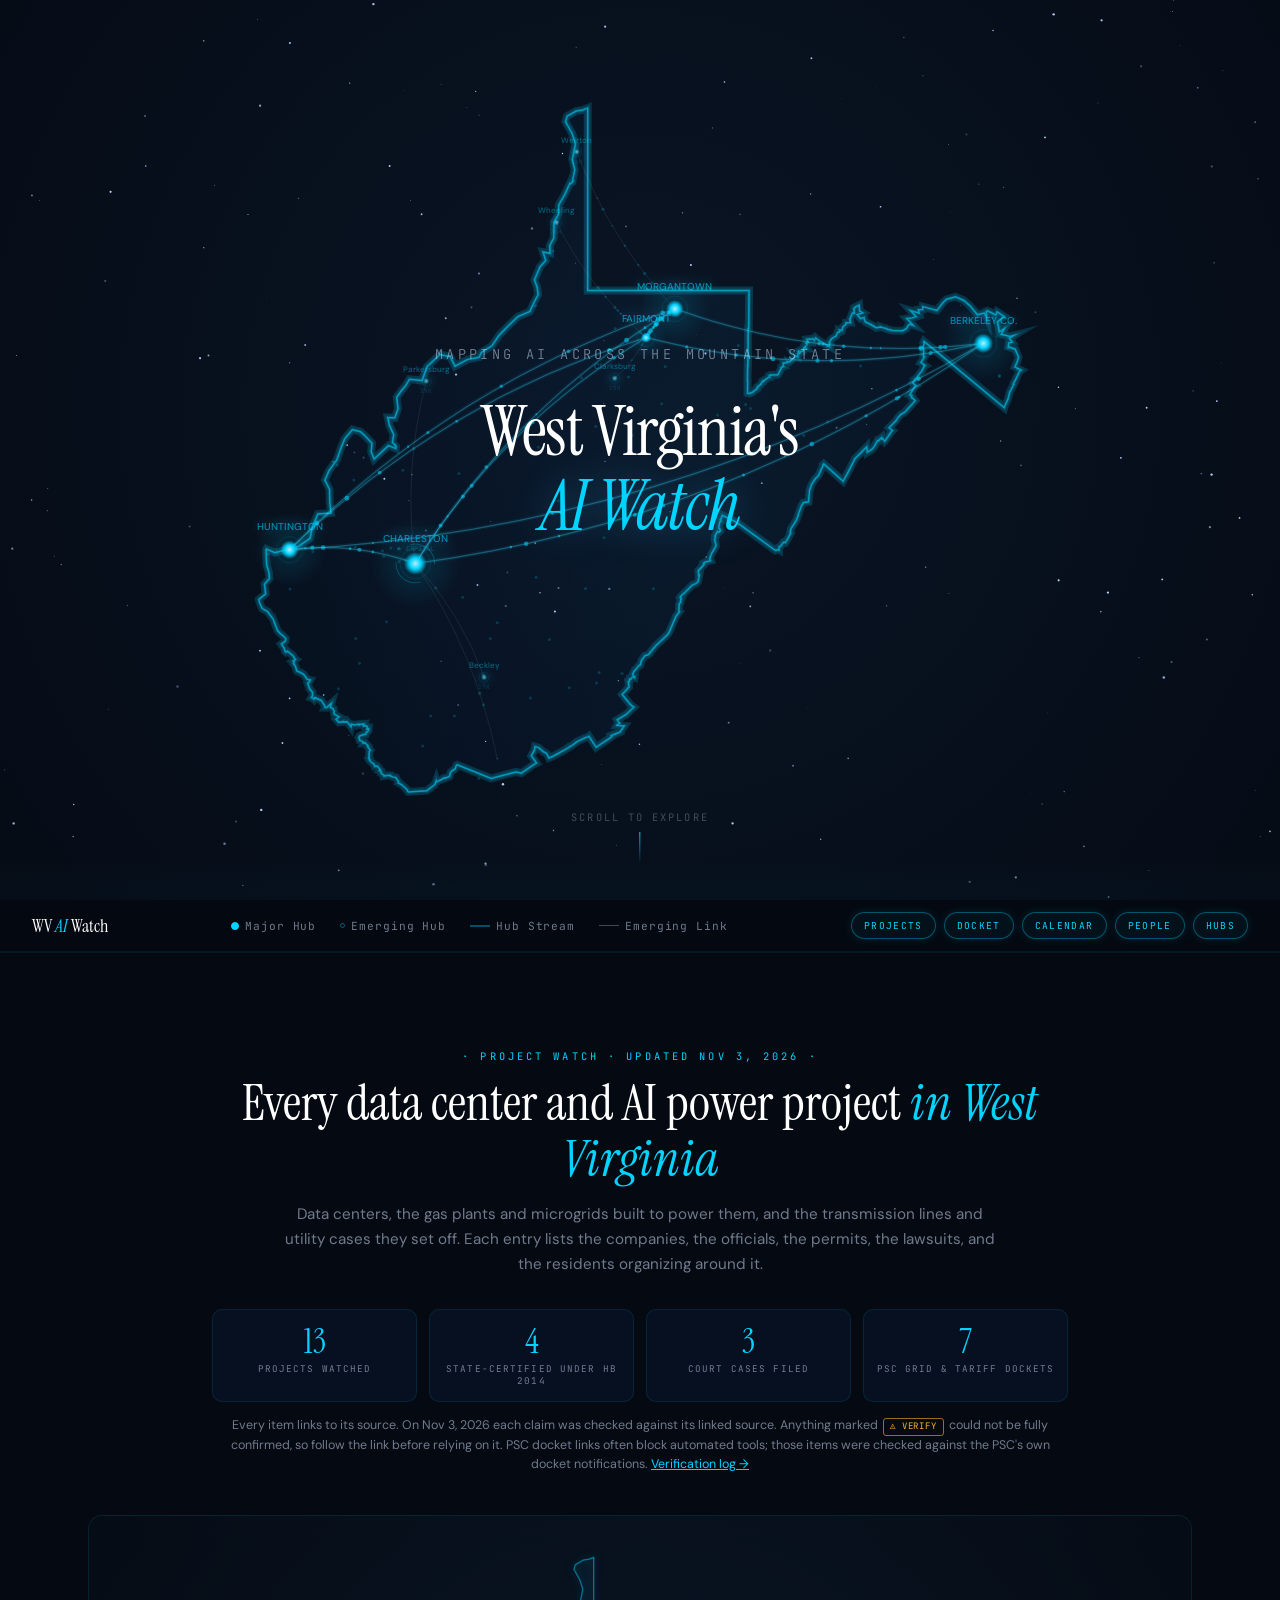
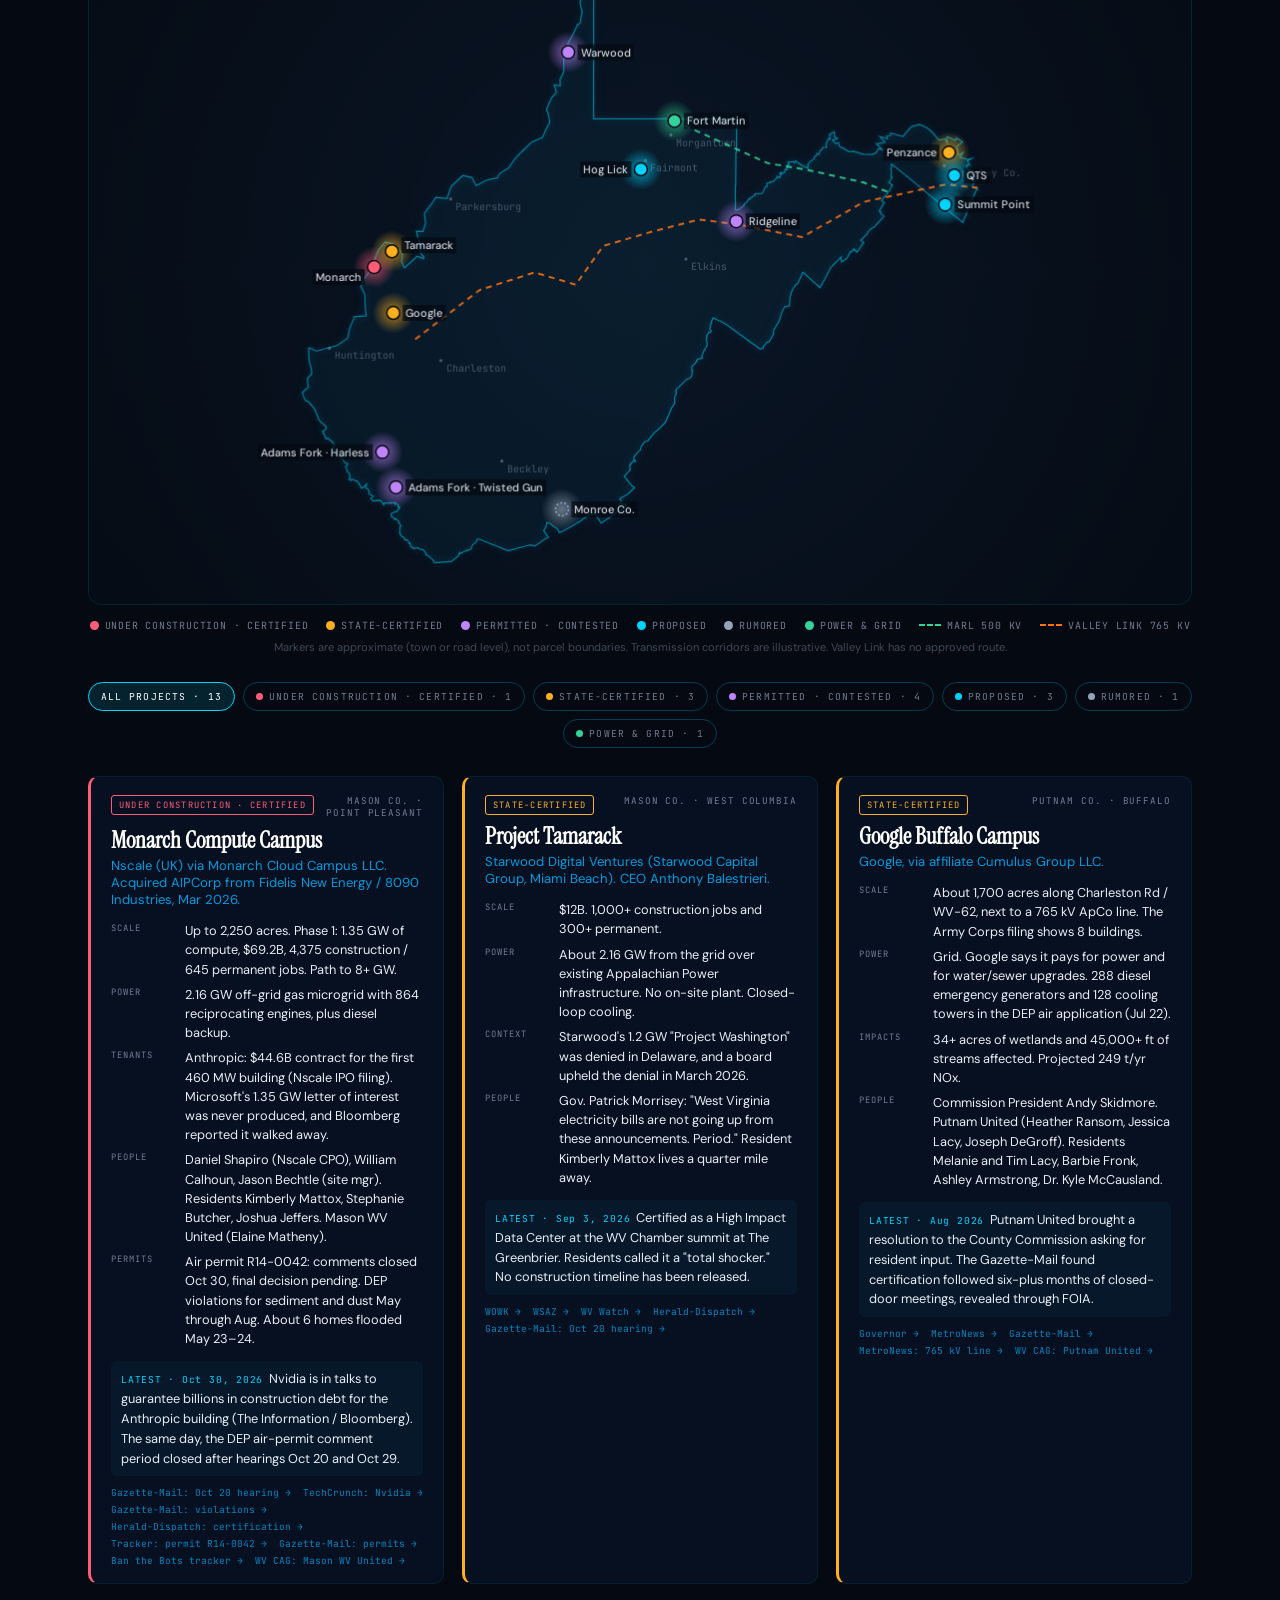
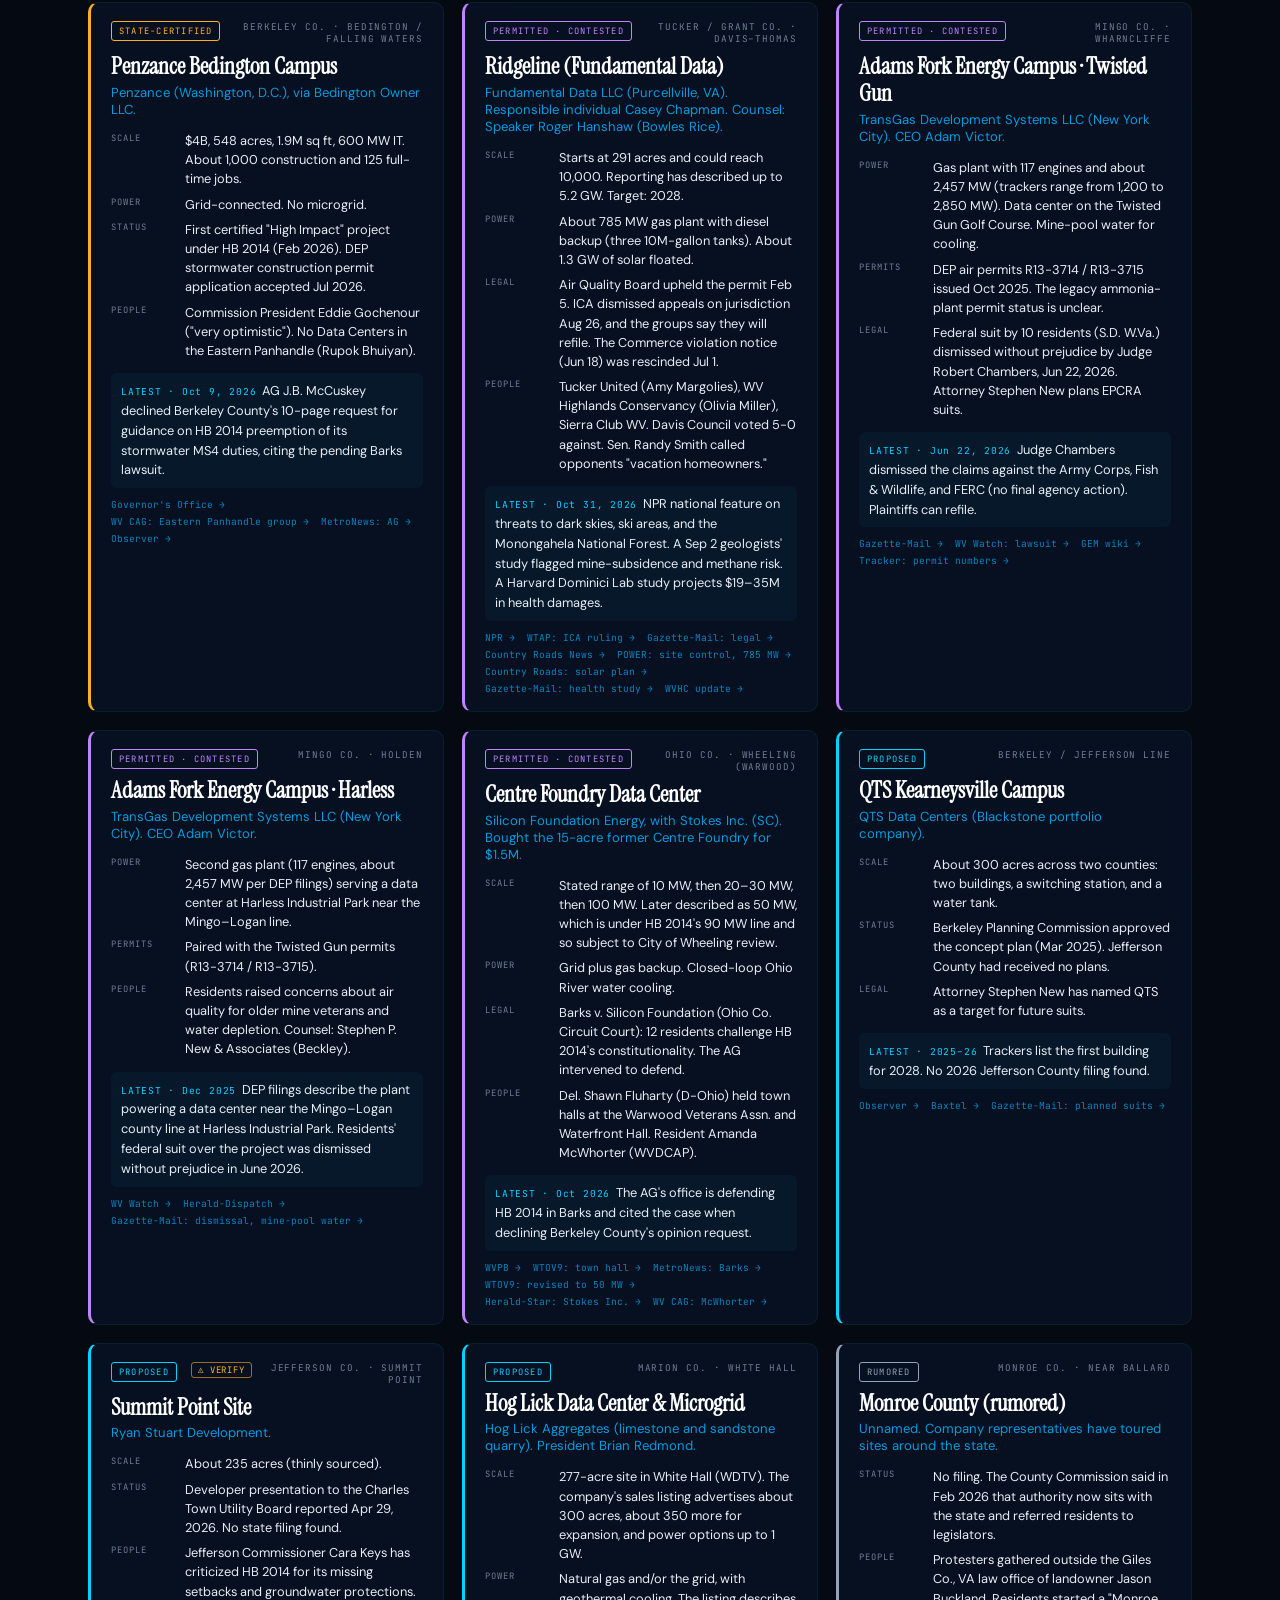
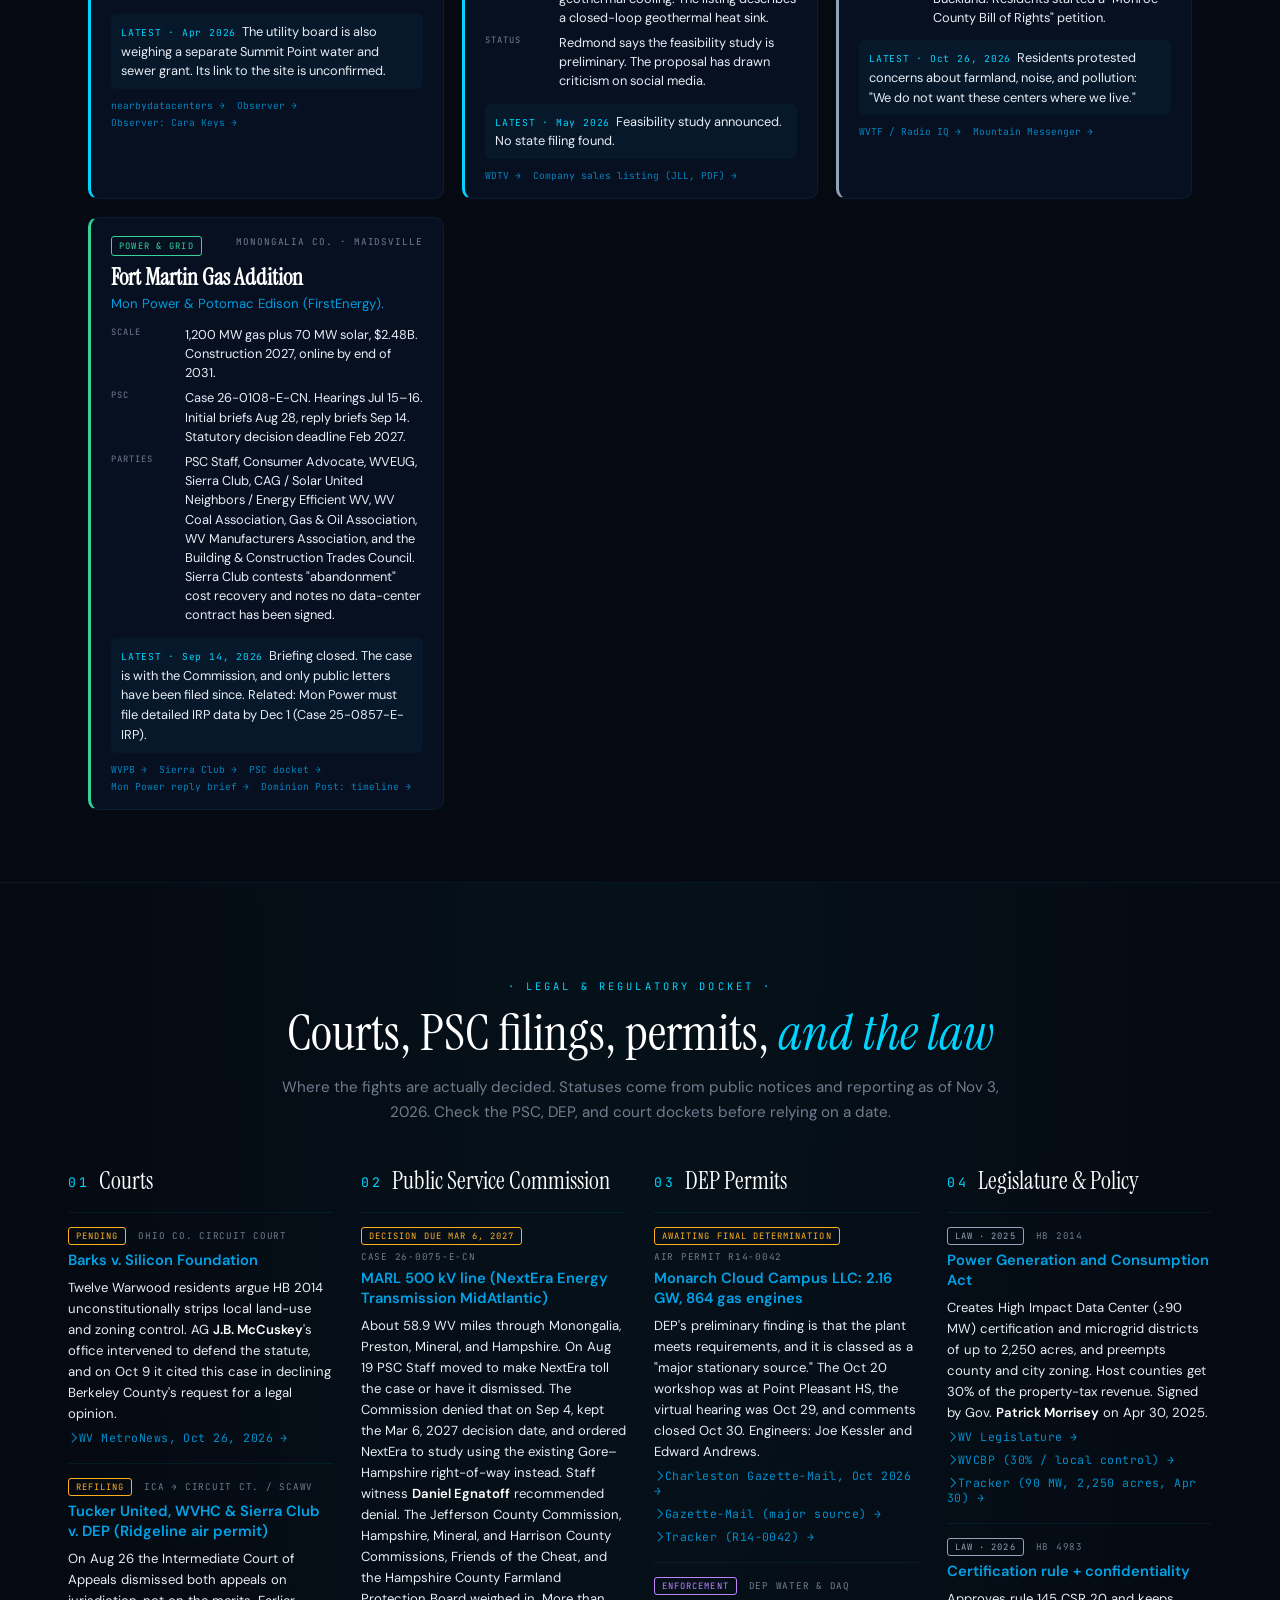
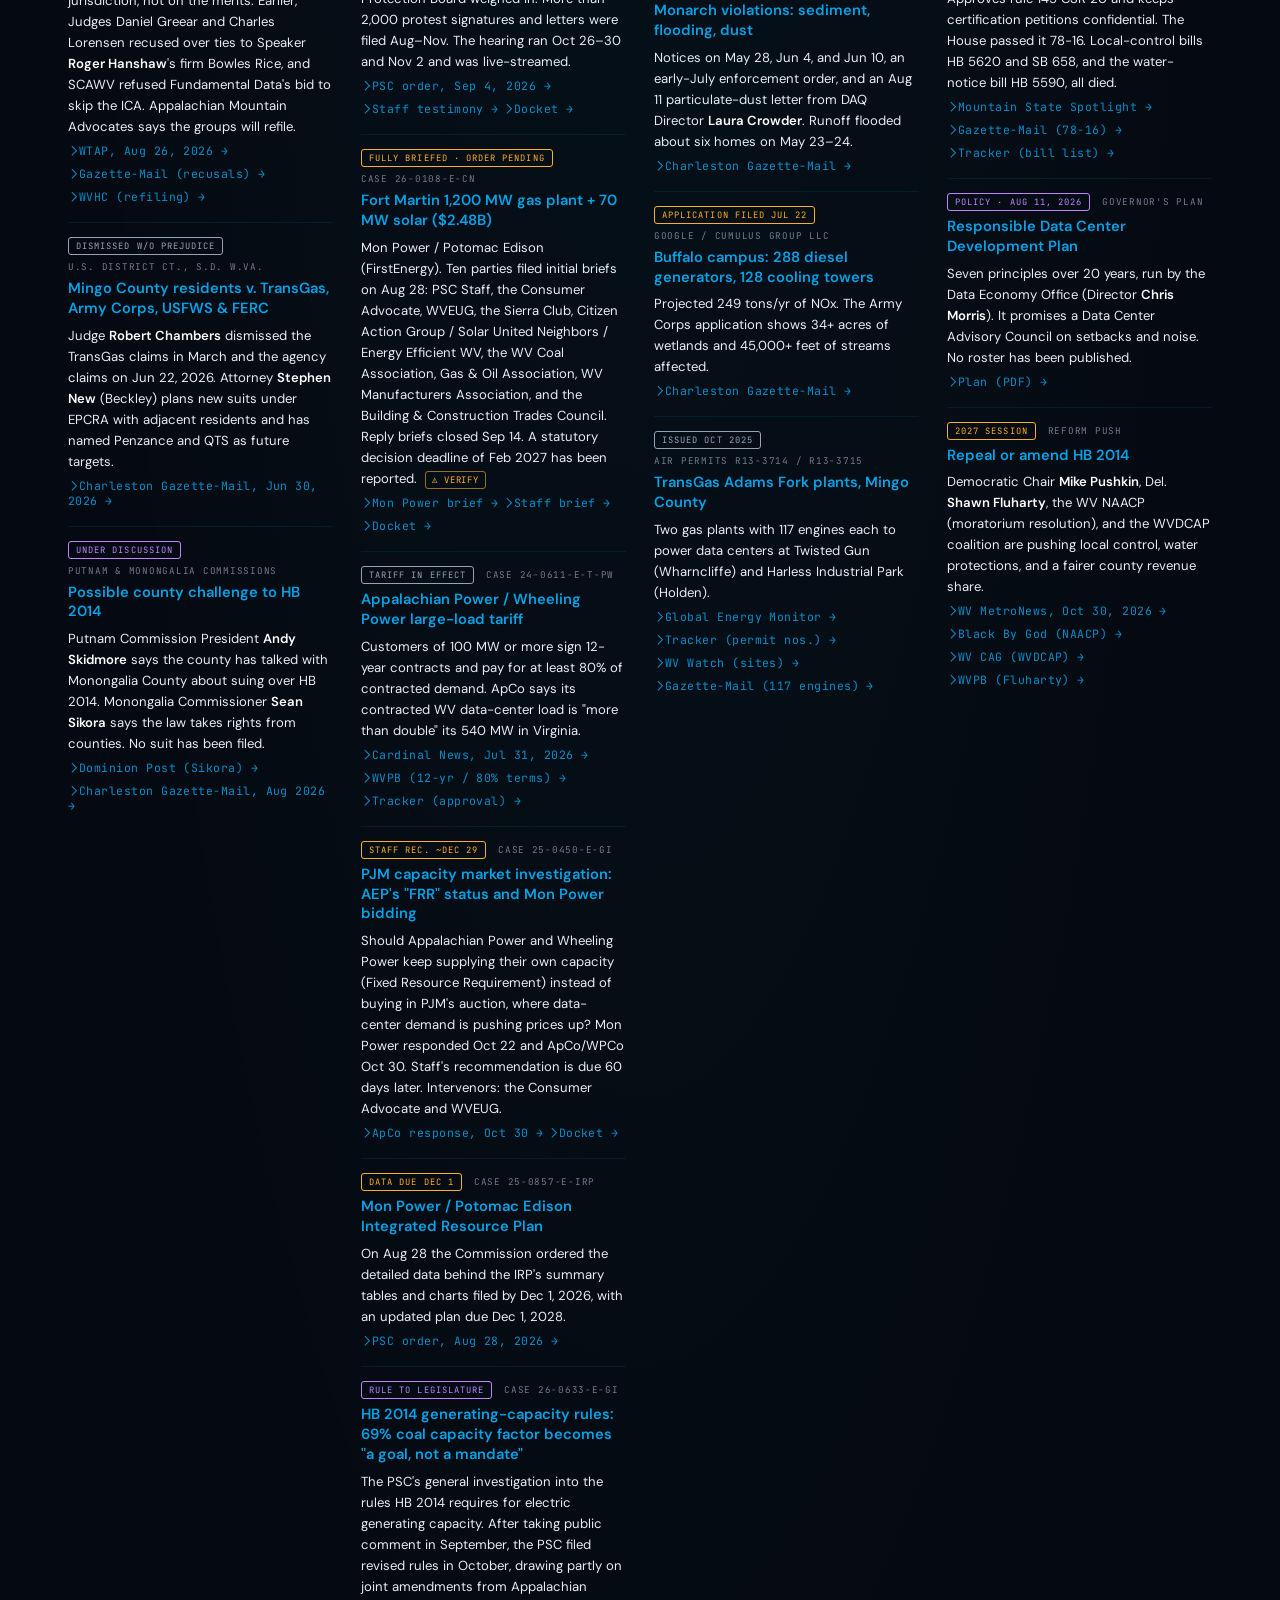
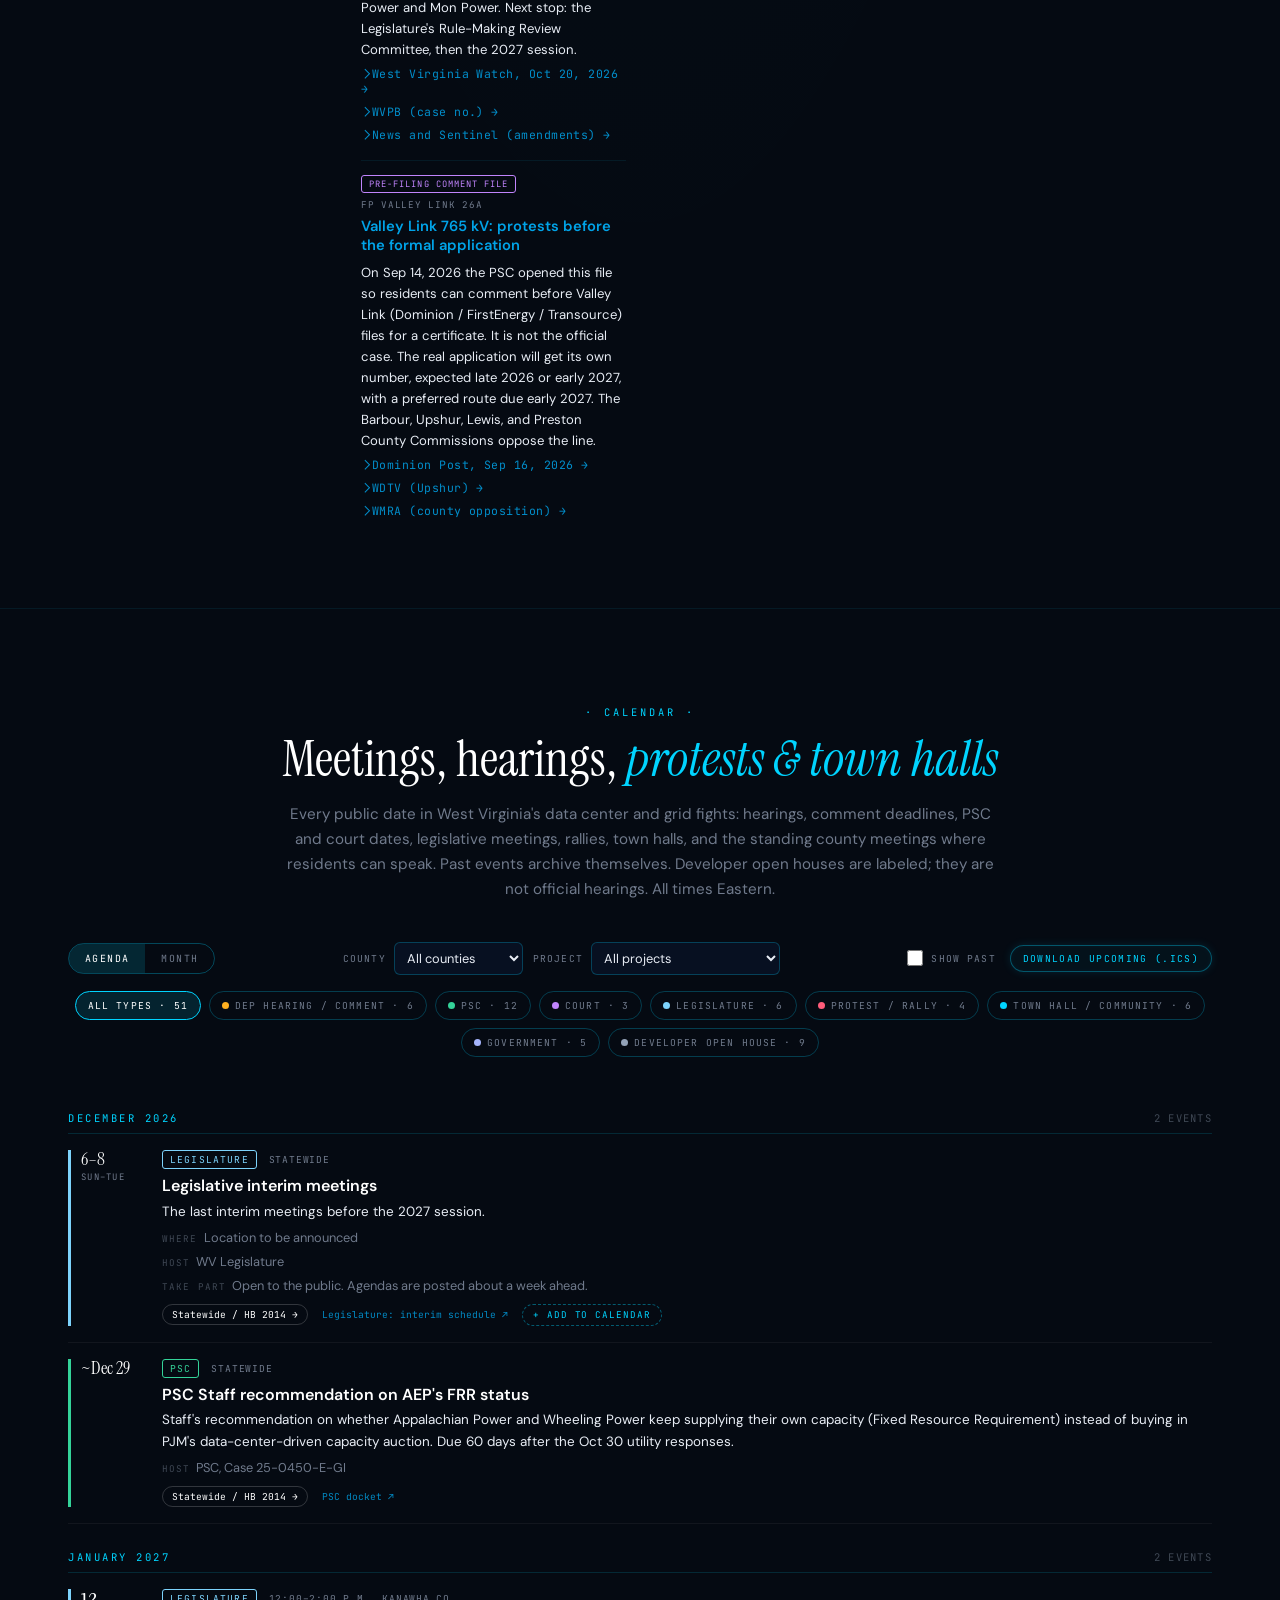
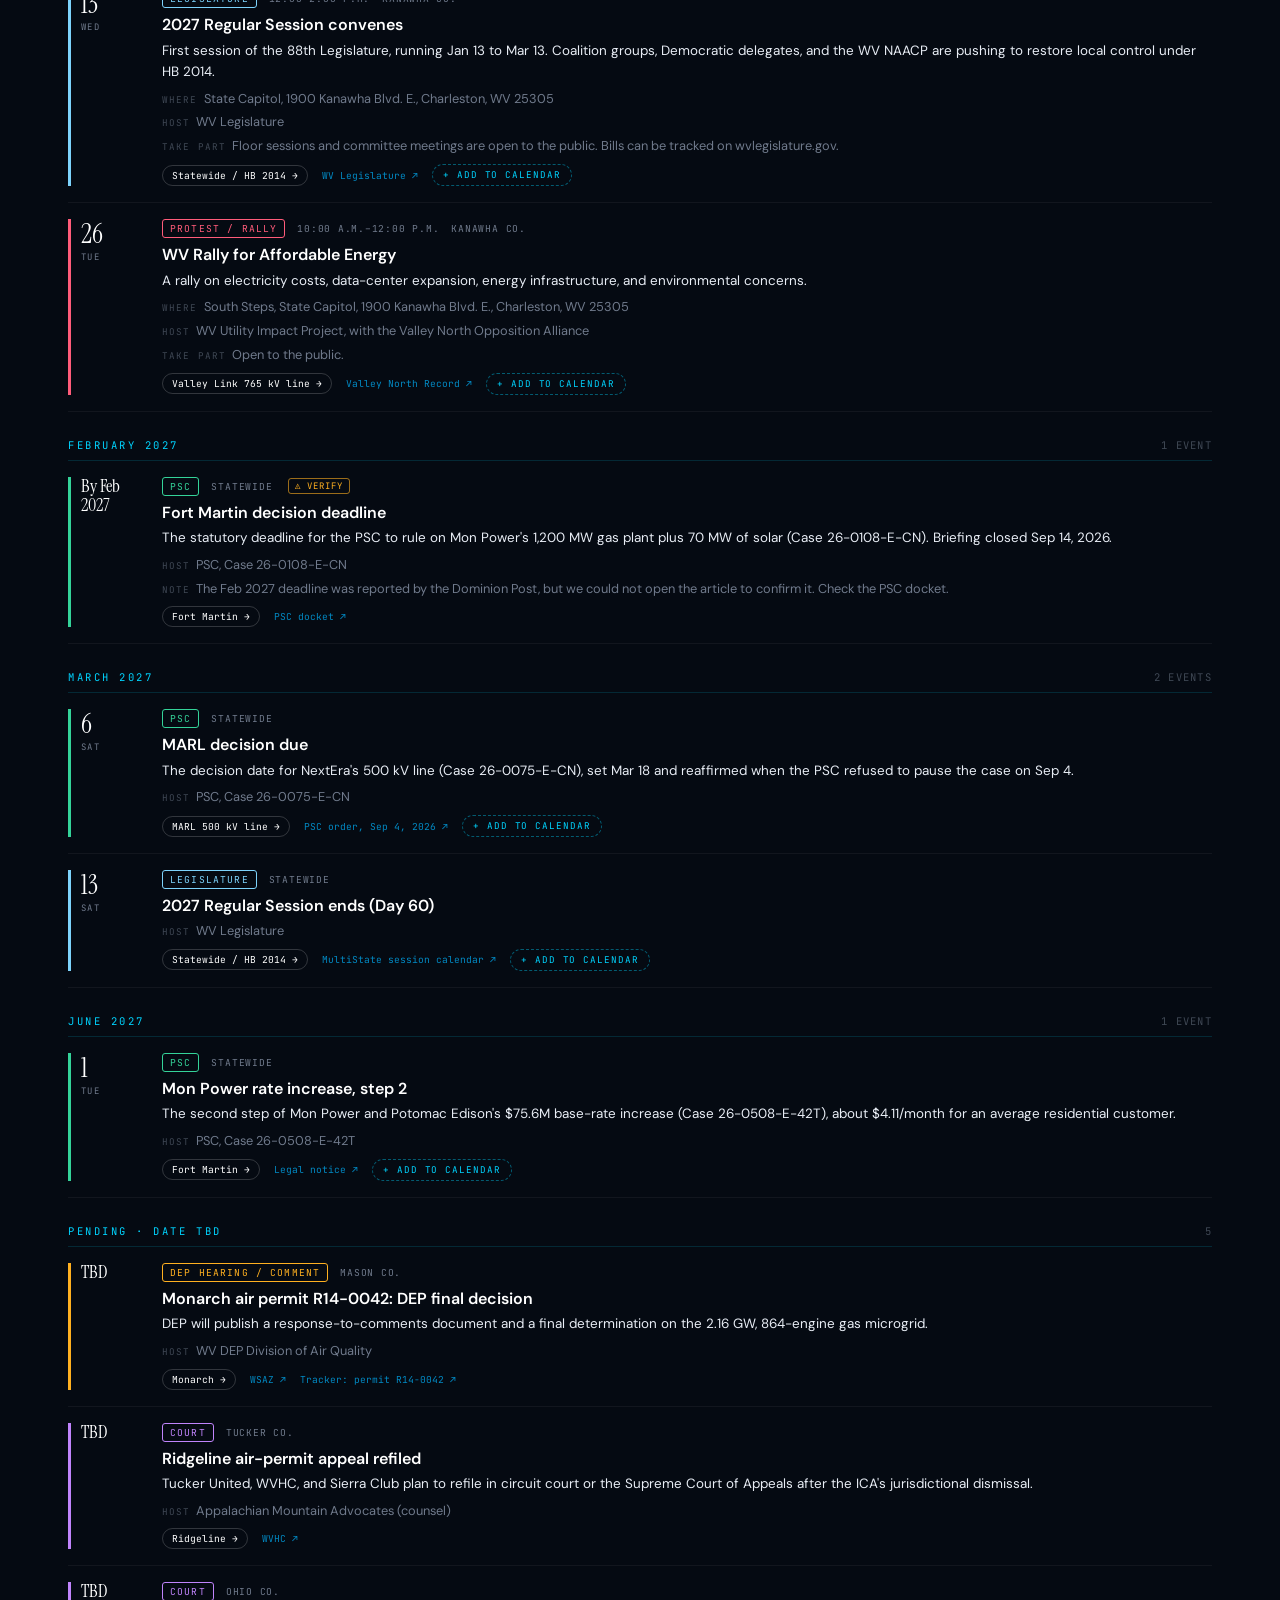
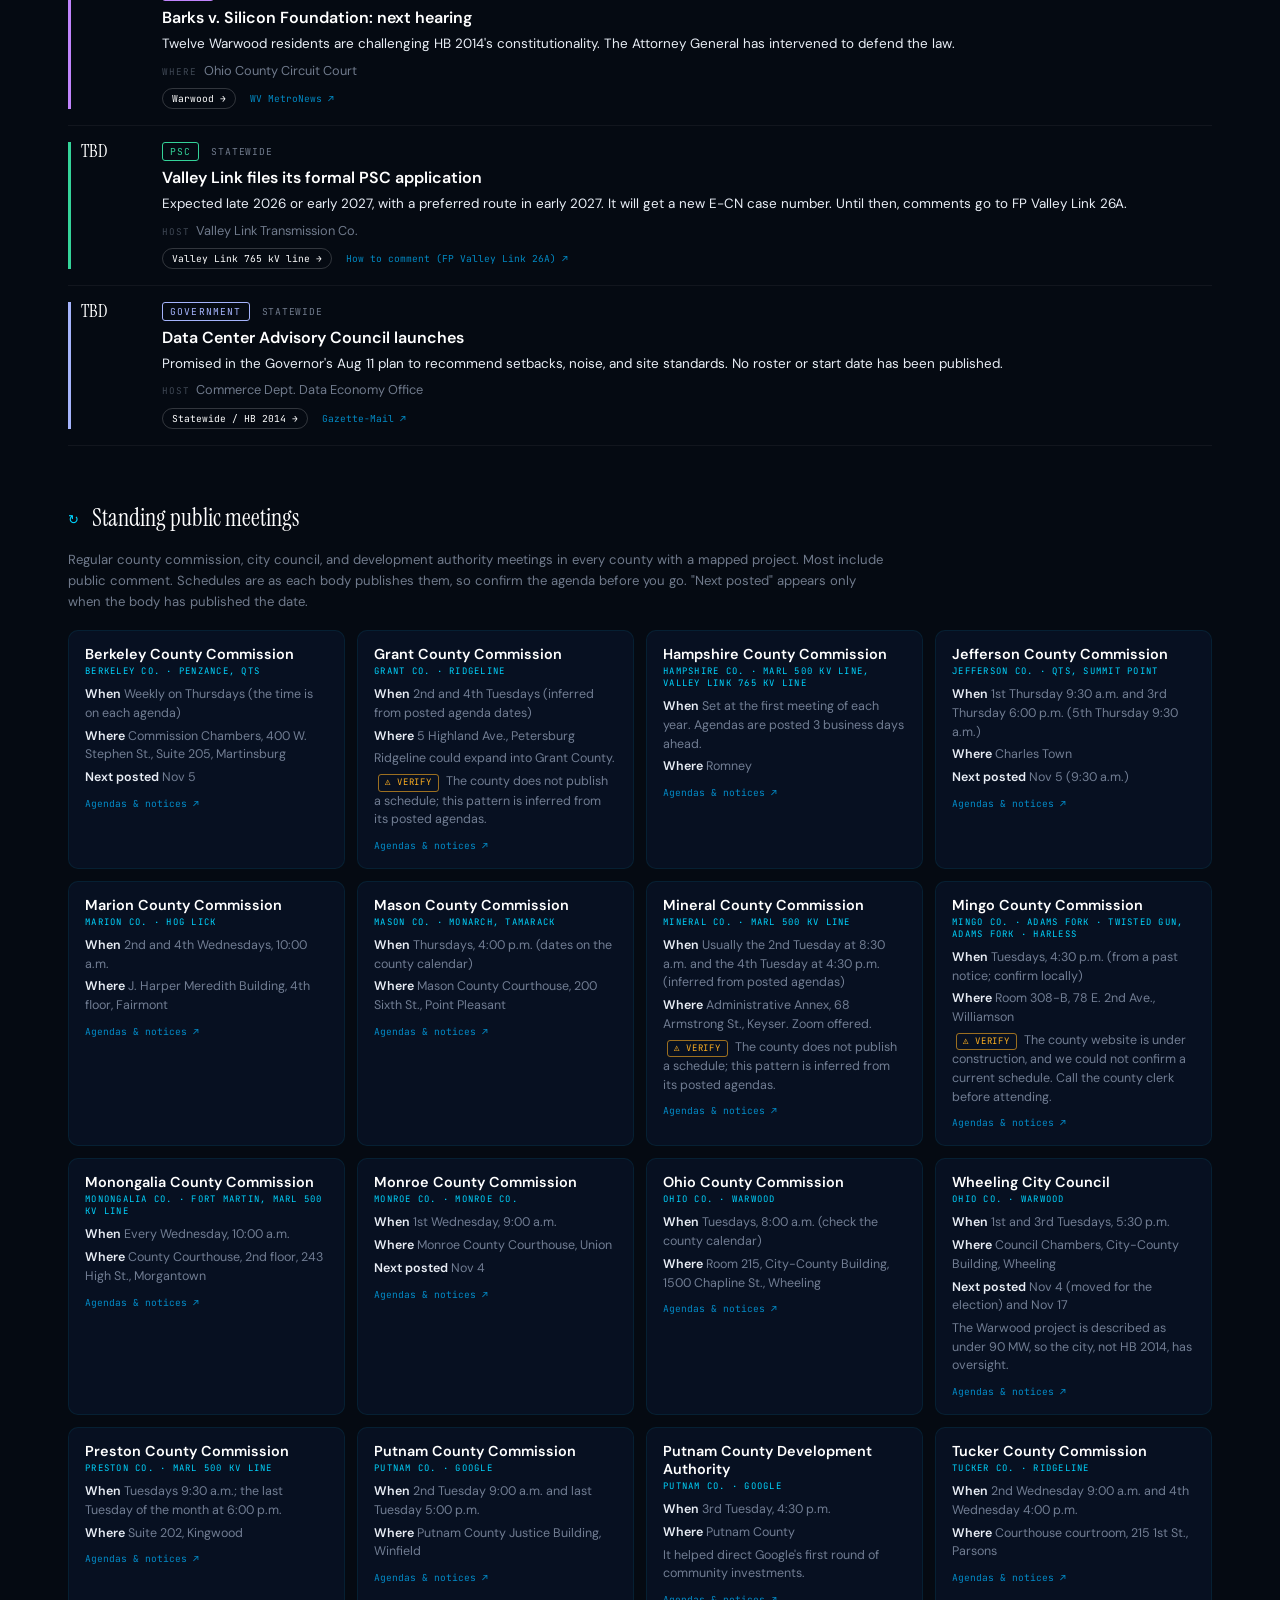
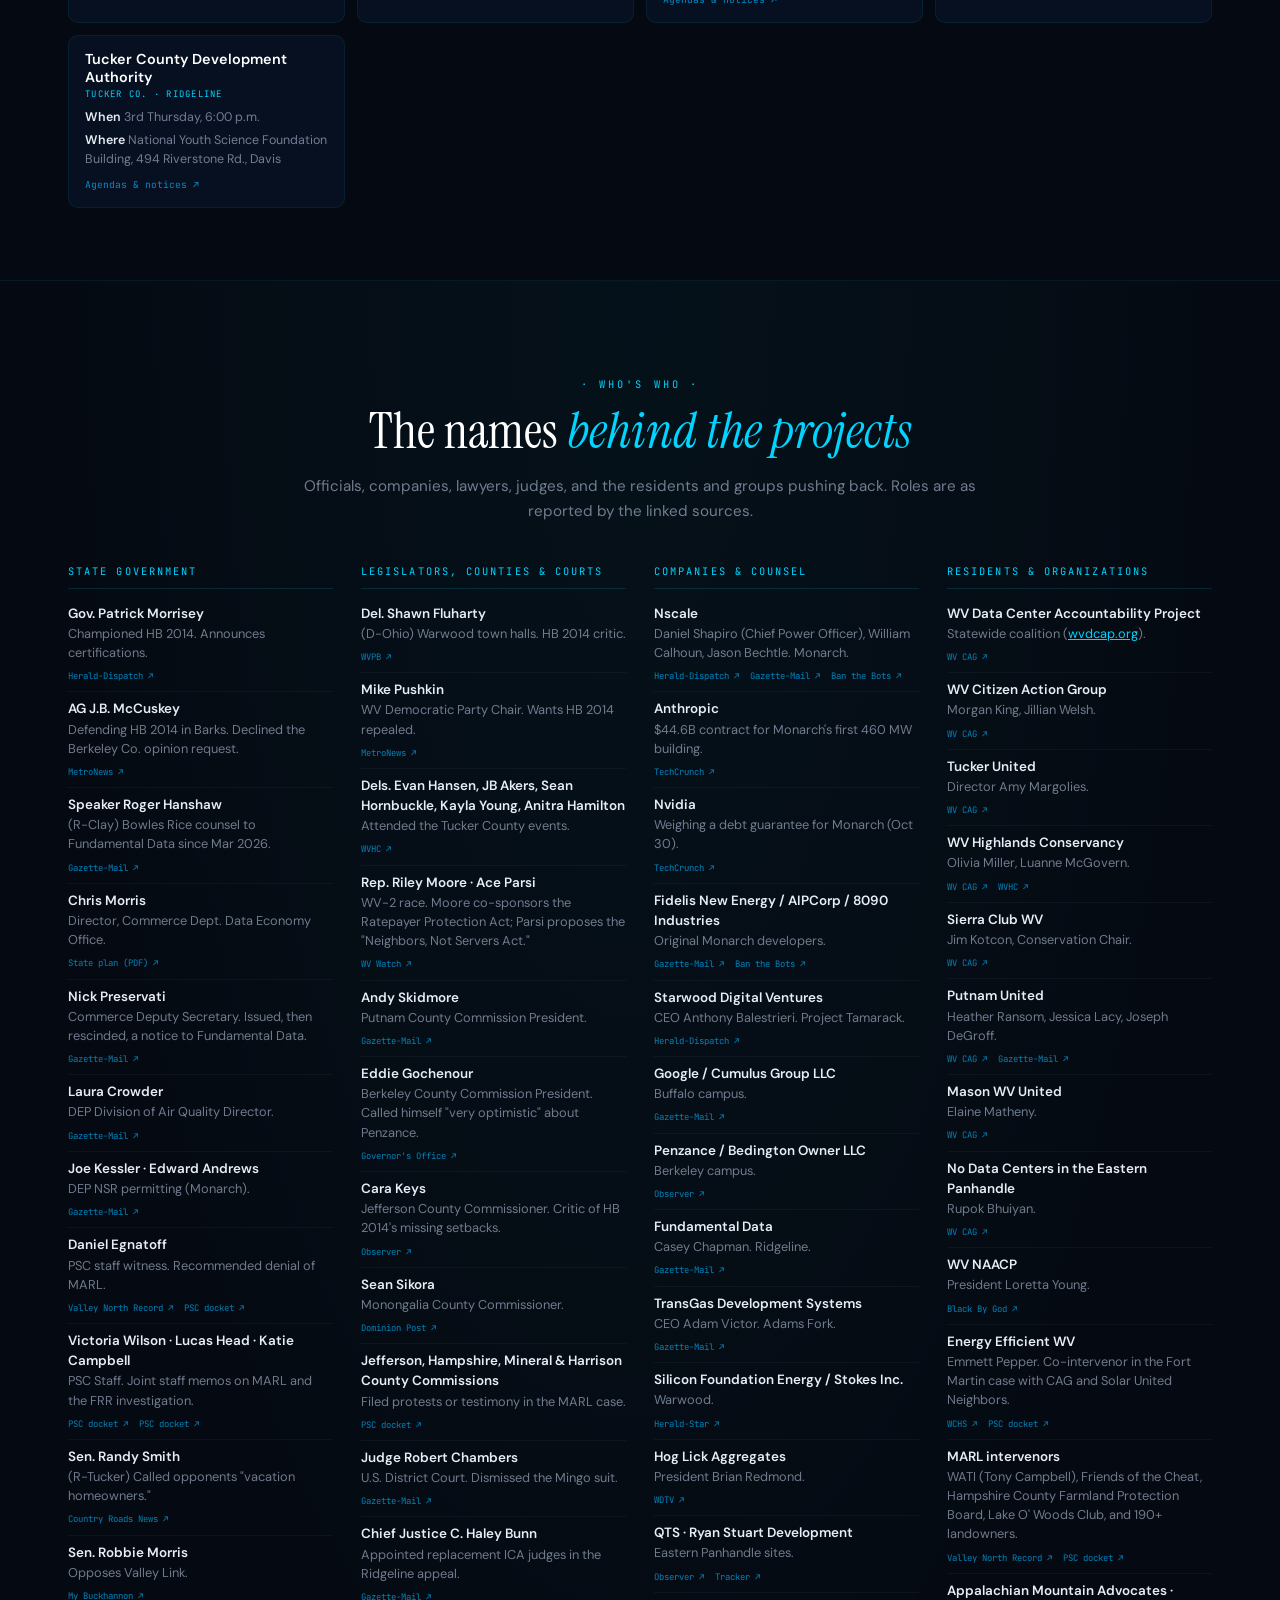
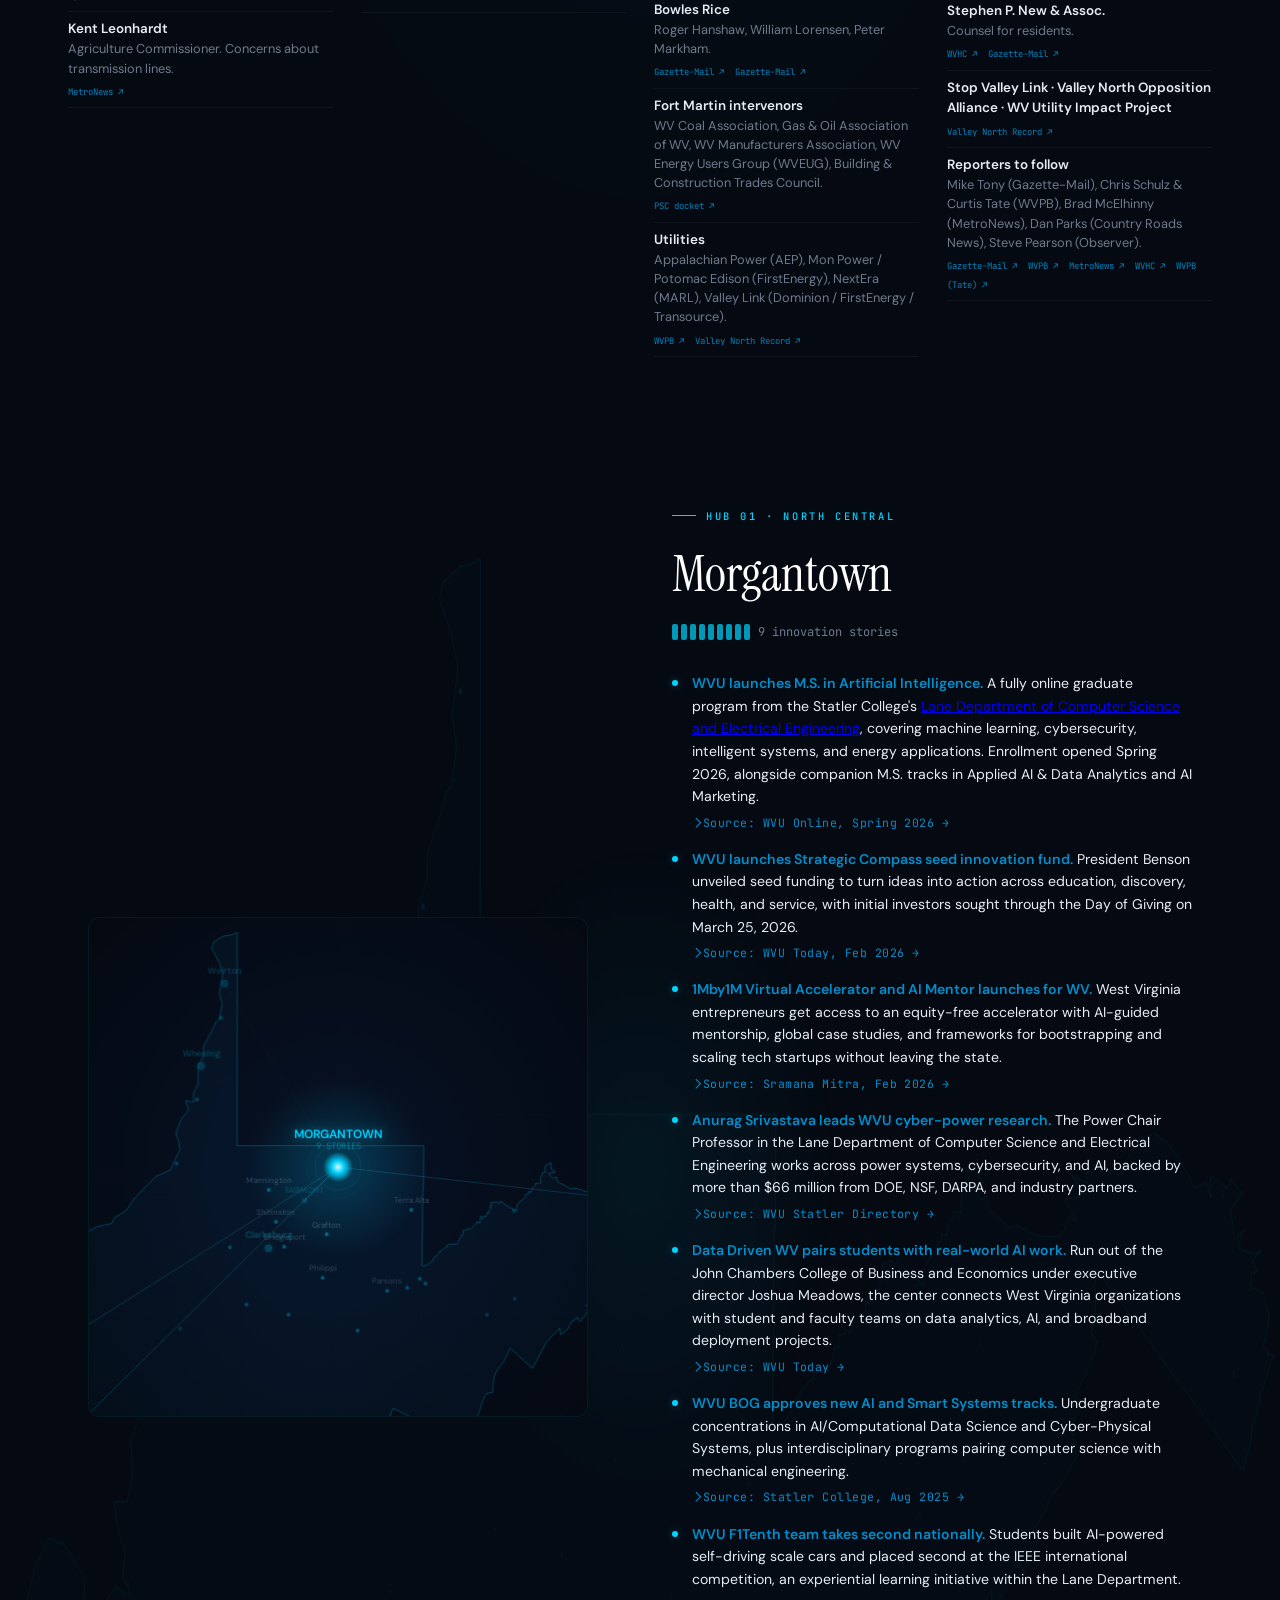
==== commit a6c213e7: "Verify every claim against its source; drop June meetup - Remove the June Mountain State Freedom Tec" ====
--- a/index.html
+++ b/index.html
@@ -1078,6 +1078,14 @@
 
 .cx-dots em { font-style: normal; font-size: 0.55rem; color: var(--text-secondary); }
 
+.people-col li .psrc { display: block; margin-top: 3px; }
+.people-col li a.ps { font-family: 'JetBrains Mono', monospace; font-size: 0.56rem; color: rgba(0,180,255,0.7); text-decoration: none; margin-right: 8px; }
+.people-col li a.ps:hover { color: var(--accent); text-decoration: underline; }
+.vfy { display: inline-block; font-family: 'JetBrains Mono', monospace; font-size: 0.56rem; letter-spacing: 0.1em; text-transform: uppercase;
+  color: #ffb020; border: 1px solid rgba(255,176,32,0.6); border-radius: 3px; padding: 1px 6px; margin: 0 4px; cursor: help; white-space: nowrap; }
+.verify-note { max-width: 920px; margin: 14px auto 0; font-size: 0.78rem; line-height: 1.55; color: var(--text-secondary); text-align: center; }
+.verify-note .vfy { margin: 0 2px; }
+
 /* ─── RESPONSIVE ─── */
 @media (max-width: 900px) {
   .city-content { grid-template-columns: 1fr; gap: 32px; padding: 0 24px; }
@@ -1141,6 +1149,7 @@
       <div class="watch-stat"><span class="n">3</span><span class="l">Court cases filed</span></div>
       <div class="watch-stat"><span class="n">7</span><span class="l">PSC grid &amp; tariff dockets</span></div>
     </div>
+    <p class="verify-note">Every item links to its source. On Nov 3, 2026 each claim was checked against its linked source. Anything marked <span class="vfy">⚠ Verify</span> could not be fully confirmed, so follow the link before relying on it. PSC docket links often block automated tools; those items were checked against the PSC's own docket notifications. <a href="https://github.com/m0ntan1/WV-AI-HUB/blob/main/research/2026-11-verification-log.md" target="_blank" rel="noopener" style="color:var(--blue-electric)">Verification log →</a></p>
   </div>
 
   <div class="watch-map-wrap">
@@ -1175,7 +1184,7 @@
         <div class="docket-meta"><span class="pill pending">Refiling</span> ICA → Circuit Ct. / SCAWV</div>
         <div class="docket-name">Tucker United, WVHC &amp; Sierra Club v. DEP (Ridgeline air permit)</div>
         <p>On Aug 26 the Intermediate Court of Appeals dismissed both appeals on jurisdiction, not on the merits. Earlier, Judges Daniel Greear and Charles Lorensen recused over ties to Speaker <strong>Roger Hanshaw</strong>'s firm Bowles Rice, and SCAWV refused Fundamental Data's bid to skip the ICA. Appalachian Mountain Advocates says the groups will refile.</p>
-        <a class="story-source" href="https://www.wtap.com/2026/08/26/state-appeals-court-dismisses-environmental-groups-lawsuits-over-tucker-county-data-center-plant/" target="_blank" rel="noopener">WTAP, Aug 26, 2026 →</a>
+        <a class="story-source" href="https://www.wtap.com/2026/08/26/state-appeals-court-dismisses-environmental-groups-lawsuits-over-tucker-county-data-center-plant/" target="_blank" rel="noopener">WTAP, Aug 26, 2026 →</a> <a class="story-source" href="https://www.wvgazettemail.com/news/energy_and_environment/wv-data-center-project-pushback-from-state-and-citizens-runs-into-legal-obstacles/article_b7a4f8f7-4fae-4dab-b808-cb8d0b0c1c94.html" target="_blank" rel="noopener">Gazette-Mail (recusals) →</a> <a class="story-source" href="https://www.wvhighlands.org/?p=15160" target="_blank" rel="noopener">WVHC (refiling) →</a>
       </div>
       <div class="docket-item">
         <div class="docket-meta"><span class="pill closed">Dismissed w/o prejudice</span> U.S. District Ct., S.D. W.Va.</div>
@@ -1187,6 +1196,7 @@
         <div class="docket-meta"><span class="pill watch">Under discussion</span> Putnam &amp; Monongalia Commissions</div>
         <div class="docket-name">Possible county challenge to HB 2014</div>
         <p>Putnam Commission President <strong>Andy Skidmore</strong> says the county has talked with Monongalia County about suing over HB 2014. Monongalia Commissioner <strong>Sean Sikora</strong> says the law takes rights from counties. No suit has been filed.</p>
+        <a class="story-source" href="https://www.dominionpost.com/2026/08/17/data-centers-in-monongalia-county-unlikely/" target="_blank" rel="noopener">Dominion Post (Sikora) →</a>
         <a class="story-source" href="https://www.wvgazettemail.com/news/energy_and_environment/monarch-google-data-center-project-environmental-dangers-driving-resident-opposition/article_b35e6ed1-15af-4975-9772-54b89bb5a013.html" target="_blank" rel="noopener">Charleston Gazette-Mail, Aug 2026 →</a>
       </div>
     </div>
@@ -1202,14 +1212,14 @@
       <div class="docket-item">
         <div class="docket-meta"><span class="pill pending">Fully briefed · order pending</span> Case 26-0108-E-CN</div>
         <div class="docket-name">Fort Martin 1,200 MW gas plant + 70 MW solar ($2.48B)</div>
-        <p>Mon Power / Potomac Edison (FirstEnergy). Ten parties filed initial briefs on Aug 28: PSC Staff, the Consumer Advocate, WVEUG, the Sierra Club, Citizen Action Group / Solar United Neighbors / Energy Efficient WV, the WV Coal Association, Gas &amp; Oil Association, WV Manufacturers Association, and the Building &amp; Construction Trades Council. Reply briefs closed Sep 14. The statutory deadline is Feb 2027.</p>
+        <p>Mon Power / Potomac Edison (FirstEnergy). Ten parties filed initial briefs on Aug 28: PSC Staff, the Consumer Advocate, WVEUG, the Sierra Club, Citizen Action Group / Solar United Neighbors / Energy Efficient WV, the WV Coal Association, Gas &amp; Oil Association, WV Manufacturers Association, and the Building &amp; Construction Trades Council. Reply briefs closed Sep 14. A statutory decision deadline of Feb 2027 has been reported. <span class="vfy" title="Reported by the Dominion Post, but we could not open the article to confirm it. Check the PSC docket.">⚠ Verify</span></p>
         <a class="story-source" href="https://www.psc.state.wv.us/scripts/WebDocket/ViewDocument.cfm?CaseActivityID=669552" target="_blank" rel="noopener">Mon Power brief →</a> <a class="story-source" href="https://www.psc.state.wv.us/scripts/WebDocket/ViewDocument.cfm?CaseActivityID=669564" target="_blank" rel="noopener">Staff brief →</a> <a class="story-source" href="https://www.psc.state.wv.us/scripts/WebDocket/viewCaseForWebViewForm.cfm?CaseID=85785" target="_blank" rel="noopener">Docket →</a>
       </div>
       <div class="docket-item">
         <div class="docket-meta"><span class="pill closed">Tariff in effect</span> Case 24-0611-E-T-PW</div>
         <div class="docket-name">Appalachian Power / Wheeling Power large-load tariff</div>
         <p>Customers of 100 MW or more sign 12-year contracts and pay for at least 80% of contracted demand. ApCo says its contracted WV data-center load is "more than double" its 540 MW in Virginia.</p>
-        <a class="story-source" href="https://cardinalnews.org/2026/07/31/appalachian-power-anticipates-explosive-growth-in-large-customers-primarily-data-centers/" target="_blank" rel="noopener">Cardinal News, Jul 31, 2026 →</a>
+        <a class="story-source" href="https://cardinalnews.org/2026/07/31/appalachian-power-anticipates-explosive-growth-in-large-customers-primarily-data-centers/" target="_blank" rel="noopener">Cardinal News, Jul 31, 2026 →</a> <a class="story-source" href="https://wvpublic.org/story/energy-environment/compromise-proposed-in-psc-case-involving-data-centers/" target="_blank" rel="noopener">WVPB (12-yr / 80% terms) →</a> <a class="story-source" href="https://nearbydatacenters.org/wv/" target="_blank" rel="noopener">Tracker (approval) →</a>
       </div>
       <div class="docket-item">
         <div class="docket-meta"><span class="pill pending">Staff rec. ~Dec 29</span> Case 25-0450-E-GI</div>
@@ -1227,13 +1237,13 @@
         <div class="docket-meta"><span class="pill watch">Rule to Legislature</span> Case 26-0633-E-GI</div>
         <div class="docket-name">HB 2014 generating-capacity rules: 69% coal capacity factor becomes "a goal, not a mandate"</div>
         <p>The PSC's general investigation into the rules HB 2014 requires for electric generating capacity. After taking public comment in September, the PSC filed revised rules in October, drawing partly on joint amendments from Appalachian Power and Mon Power. Next stop: the Legislature's Rule-Making Review Committee, then the 2027 session.</p>
-        <a class="story-source" href="https://westvirginiawatch.com/2026/10/20/west-virginia-public-service-commission-makes-power-rule-a-goal-not-a-mandate/" target="_blank" rel="noopener">West Virginia Watch, Oct 20, 2026 →</a> <a class="story-source" href="http://www.psc.state.wv.us/press/2026/Press_20260908152305.pdf" target="_blank" rel="noopener">PSC press release →</a>
+        <a class="story-source" href="https://westvirginiawatch.com/2026/10/20/west-virginia-public-service-commission-makes-power-rule-a-goal-not-a-mandate/" target="_blank" rel="noopener">West Virginia Watch, Oct 20, 2026 →</a> <a class="story-source" href="https://wvpublic.org/story/energy-environment/public-hearing-on-data-center-power-rules-scheduled/" target="_blank" rel="noopener">WVPB (case no.) →</a> <a class="story-source" href="https://www.newsandsentinel.com/news/business/2026/10/w-va-public-service-commission-releases-proposed-rules-for-power-plant-capacity/" target="_blank" rel="noopener">News and Sentinel (amendments) →</a>
       </div>
       <div class="docket-item">
         <div class="docket-meta"><span class="pill watch">Pre-filing comment file</span> FP Valley Link 26A</div>
         <div class="docket-name">Valley Link 765 kV: protests before the formal application</div>
         <p>On Sep 14, 2026 the PSC opened this file so residents can comment before Valley Link (Dominion / FirstEnergy / Transource) files for a certificate. It is not the official case. The real application will get its own number, expected late 2026 or early 2027, with a preferred route due early 2027. The Barbour, Upshur, Lewis, and Preston County Commissions oppose the line.</p>
-        <a class="story-source" href="https://www.dominionpost.com/2026/09/16/psc-opens-case-file-for-valley-link-transmission-line-protests/" target="_blank" rel="noopener">Dominion Post, Sep 16, 2026 →</a>
+        <a class="story-source" href="https://www.dominionpost.com/2026/09/16/psc-opens-case-file-for-valley-link-transmission-line-protests/" target="_blank" rel="noopener">Dominion Post, Sep 16, 2026 →</a> <a class="story-source" href="https://www.wdtv.com/2026/07/17/upshur-county-commission-opposes-valley-north-transmission-project/" target="_blank" rel="noopener">WDTV (Upshur) →</a> <a class="story-source" href="https://www.wmra.org/2026-08-25/the-growing-county-government-opposition-to-valley-link" target="_blank" rel="noopener">WMRA (county opposition) →</a>
       </div>
     </div>
 
@@ -1243,7 +1253,7 @@
         <div class="docket-meta"><span class="pill pending">Awaiting final determination</span> Air permit R14-0042</div>
         <div class="docket-name">Monarch Cloud Campus LLC: 2.16 GW, 864 gas engines</div>
         <p>DEP's preliminary finding is that the plant meets requirements, and it is classed as a "major stationary source." The Oct 20 workshop was at Point Pleasant HS, the virtual hearing was Oct 29, and comments closed Oct 30. Engineers: Joe Kessler and Edward Andrews.</p>
-        <a class="story-source" href="https://www.wvgazettemail.com/news/energy_and_environment/health-concerns-aired-during-meeting-on-mason-data-center-permit-request/article_58c63958-762f-4a29-a524-87d3b91ed179.html" target="_blank" rel="noopener">Charleston Gazette-Mail, Oct 2026 →</a>
+        <a class="story-source" href="https://www.wvgazettemail.com/news/energy_and_environment/health-concerns-aired-during-meeting-on-mason-data-center-permit-request/article_58c63958-762f-4a29-a524-87d3b91ed179.html" target="_blank" rel="noopener">Charleston Gazette-Mail, Oct 2026 →</a> <a class="story-source" href="https://www.wvgazettemail.com/news/energy_and_environment/new-permits-eyed-for-mason-co-data-center-tied-project-after-eight-figure-wv-support/article_6a2e5e86-a19e-442d-831c-24f1760bbf80.html" target="_blank" rel="noopener">Gazette-Mail (major source) →</a> <a class="story-source" href="https://nearbydatacenters.org/wv/" target="_blank" rel="noopener">Tracker (R14-0042) →</a>
       </div>
       <div class="docket-item">
         <div class="docket-meta"><span class="pill watch">Enforcement</span> DEP Water &amp; DAQ</div>
@@ -1261,7 +1271,7 @@
         <div class="docket-meta"><span class="pill closed">Issued Oct 2025</span> Air permits R13-3714 / R13-3715</div>
         <div class="docket-name">TransGas Adams Fork plants, Mingo County</div>
         <p>Two gas plants with 117 engines each to power data centers at Twisted Gun (Wharncliffe) and Harless Industrial Park (Holden).</p>
-        <a class="story-source" href="https://www.gem.wiki/Adams_Fork_Data_Center_Energy_Campus" target="_blank" rel="noopener">Global Energy Monitor →</a>
+        <a class="story-source" href="https://www.gem.wiki/Adams_Fork_Data_Center_Energy_Campus" target="_blank" rel="noopener">Global Energy Monitor →</a> <a class="story-source" href="https://nearbydatacenters.org/wv/" target="_blank" rel="noopener">Tracker (permit nos.) →</a> <a class="story-source" href="https://westvirginiawatch.com/2025/12/05/mingo-county-residents-file-federal-lawsuit-against-company-building-power-plants-data-center-in-wv/" target="_blank" rel="noopener">WV Watch (sites) →</a> <a class="story-source" href="https://www.wvgazettemail.com/news/energy_and_environment/wv-data-center-project-pushback-from-state-and-citizens-runs-into-legal-obstacles/article_b7a4f8f7-4fae-4dab-b808-cb8d0b0c1c94.html" target="_blank" rel="noopener">Gazette-Mail (117 engines) →</a>
       </div>
     </div>
 
@@ -1271,13 +1281,13 @@
         <div class="docket-meta"><span class="pill closed">Law · 2025</span> HB 2014</div>
         <div class="docket-name">Power Generation and Consumption Act</div>
         <p>Creates High Impact Data Center (≥90 MW) certification and microgrid districts of up to 2,250 acres, and preempts county and city zoning. Host counties get 30% of the property-tax revenue. Signed by Gov. <strong>Patrick Morrisey</strong> on Apr 30, 2025.</p>
-        <a class="story-source" href="https://bills.wvlegislature.gov/bill/history/2025/rs/HB2014" target="_blank" rel="noopener">WV Legislature →</a>
+        <a class="story-source" href="https://bills.wvlegislature.gov/bill/history/2025/rs/HB2014" target="_blank" rel="noopener">WV Legislature →</a> <a class="story-source" href="https://wvpolicy.org/five-ways-hb-2014-harms-communities-local-governments-and-schools/" target="_blank" rel="noopener">WVCBP (30% / local control) →</a> <a class="story-source" href="https://nearbydatacenters.org/wv/" target="_blank" rel="noopener">Tracker (90 MW, 2,250 acres, Apr 30) →</a>
       </div>
       <div class="docket-item">
         <div class="docket-meta"><span class="pill closed">Law · 2026</span> HB 4983</div>
         <div class="docket-name">Certification rule + confidentiality</div>
         <p>Approves rule 145 CSR 20 and keeps certification petitions confidential. The House passed it 78-16. Local-control bills HB 5620 and SB 658, and the water-notice bill HB 5590, all died.</p>
-        <a class="story-source" href="https://mountainstatespotlight.org/2026/02/25/lawmakers-block-data-center-bills/" target="_blank" rel="noopener">Mountain State Spotlight →</a>
+        <a class="story-source" href="https://mountainstatespotlight.org/2026/02/25/lawmakers-block-data-center-bills/" target="_blank" rel="noopener">Mountain State Spotlight →</a> <a class="story-source" href="https://www.wvgazettemail.com/news/legislative_session/wv-house-passes-data-center-enticement-bill-that-would-keep-project-details-hidden/article_d93196ac-1291-4a25-8f34-629ca46f2604.html" target="_blank" rel="noopener">Gazette-Mail (78-16) →</a> <a class="story-source" href="https://nearbydatacenters.org/wv/" target="_blank" rel="noopener">Tracker (bill list) →</a>
       </div>
       <div class="docket-item">
         <div class="docket-meta"><span class="pill watch">Policy · Aug 11, 2026</span> Governor's plan</div>
@@ -1289,7 +1299,7 @@
         <div class="docket-meta"><span class="pill pending">2027 session</span> Reform push</div>
         <div class="docket-name">Repeal or amend HB 2014</div>
         <p>Democratic Chair <strong>Mike Pushkin</strong>, Del. <strong>Shawn Fluharty</strong>, the WV NAACP (moratorium resolution), and the WVDCAP coalition are pushing local control, water protections, and a fairer county revenue share.</p>
-        <a class="story-source" href="https://wvmetronews.com/2026/10/30/data-centers-transmission-lines-highlight-issues-driving-voter-turnout-in-west-virginia/" target="_blank" rel="noopener">WV MetroNews, Oct 30, 2026 →</a>
+        <a class="story-source" href="https://wvmetronews.com/2026/10/30/data-centers-transmission-lines-highlight-issues-driving-voter-turnout-in-west-virginia/" target="_blank" rel="noopener">WV MetroNews, Oct 30, 2026 →</a> <a class="story-source" href="https://blackbygod.org/articles/news/wv-naacp-demands-moratorium-on-data-centers-microgrids-opposes-hb-2014/" target="_blank" rel="noopener">Black By God (NAACP) →</a> <a class="story-source" href="https://wvcag.org/?p=16377" target="_blank" rel="noopener">WV CAG (WVDCAP) →</a> <a class="story-source" href="https://wvpublic.org/story/energy-environment/states-sixth-data-center-announced-near-wheeling/" target="_blank" rel="noopener">WVPB (Fluharty) →</a>
       </div>
     </div>
   </div>
@@ -1341,73 +1351,73 @@
     <div class="people-col">
       <h3 class="people-head">State Government</h3>
       <ul>
-        <li><strong>Gov. Patrick Morrisey</strong> Championed HB 2014. Announces certifications.</li>
-        <li><strong>AG J.B. McCuskey</strong> Defending HB 2014 in Barks. Declined the Berkeley Co. opinion request.</li>
-        <li><strong>Speaker Roger Hanshaw</strong> (R-Clay) Bowles Rice counsel to Fundamental Data since Mar 2026.</li>
-        <li><strong>Chris Morris</strong> Director, Commerce Dept. Data Economy Office.</li>
-        <li><strong>Nick Preservati</strong> Commerce Deputy Secretary. Issued, then rescinded, a notice to Fundamental Data.</li>
-        <li><strong>Laura Crowder</strong> DEP Division of Air Quality Director.</li>
-        <li><strong>Joe Kessler · Edward Andrews</strong> DEP NSR permitting (Monarch).</li>
-        <li><strong>Daniel Egnatoff</strong> PSC staff witness. Recommended denial of MARL.</li>
-        <li><strong>Victoria Wilson · Lucas Head · Katie Campbell</strong> PSC Staff. Joint staff memos on MARL and the FRR investigation.</li>
-        <li><strong>Sen. Randy Smith</strong> (R-Tucker) Called opponents "vacation homeowners."</li>
-        <li><strong>Sen. Robbie Morris</strong> Opposes Valley Link.</li>
-        <li><strong>Kent Leonhardt</strong> Agriculture Commissioner. Concerns about transmission lines.</li>
+        <li><strong>Gov. Patrick Morrisey</strong> Championed HB 2014. Announces certifications. <span class="psrc"><a class="ps" href="https://www.herald-dispatch.com/business/morrisey-hails-state-certifications-for-two-mason-county-data-center-projects/article_924875e0-77b4-45ab-9115-2ff4b193a6ae.html" target="_blank" rel="noopener">Herald-Dispatch ↗</a></span></li>
+        <li><strong>AG J.B. McCuskey</strong> Defending HB 2014 in Barks. Declined the Berkeley Co. opinion request. <span class="psrc"><a class="ps" href="https://wvmetronews.com/2026/10/26/county-wants-more-specifics-on-local-control-of-high-impact-data-centers-but-ag-declines/" target="_blank" rel="noopener">MetroNews ↗</a></span></li>
+        <li><strong>Speaker Roger Hanshaw</strong> (R-Clay) Bowles Rice counsel to Fundamental Data since Mar 2026. <span class="psrc"><a class="ps" href="https://www.wvgazettemail.com/news/energy_and_environment/wv-data-center-project-pushback-from-state-and-citizens-runs-into-legal-obstacles/article_b7a4f8f7-4fae-4dab-b808-cb8d0b0c1c94.html" target="_blank" rel="noopener">Gazette-Mail ↗</a></span></li>
+        <li><strong>Chris Morris</strong> Director, Commerce Dept. Data Economy Office. <span class="psrc"><a class="ps" href="https://westvirginia.gov/wp-content/uploads/2026/08/Data-Center-Principles-August-2026-FINAL-8-26.pdf" target="_blank" rel="noopener">State plan (PDF) ↗</a></span></li>
+        <li><strong>Nick Preservati</strong> Commerce Deputy Secretary. Issued, then rescinded, a notice to Fundamental Data. <span class="psrc"><a class="ps" href="https://www.wvgazettemail.com/news/energy_and_environment/wv-data-center-project-pushback-from-state-and-citizens-runs-into-legal-obstacles/article_b7a4f8f7-4fae-4dab-b808-cb8d0b0c1c94.html" target="_blank" rel="noopener">Gazette-Mail ↗</a></span></li>
+        <li><strong>Laura Crowder</strong> DEP Division of Air Quality Director. <span class="psrc"><a class="ps" href="https://www.wvgazettemail.com/news/energy_and_environment/monarch-google-data-center-project-environmental-dangers-driving-resident-opposition/article_b35e6ed1-15af-4975-9772-54b89bb5a013.html" target="_blank" rel="noopener">Gazette-Mail ↗</a></span></li>
+        <li><strong>Joe Kessler · Edward Andrews</strong> DEP NSR permitting (Monarch). <span class="psrc"><a class="ps" href="https://www.wvgazettemail.com/news/energy_and_environment/health-concerns-aired-during-meeting-on-mason-data-center-permit-request/article_58c63958-762f-4a29-a524-87d3b91ed179.html" target="_blank" rel="noopener">Gazette-Mail ↗</a></span></li>
+        <li><strong>Daniel Egnatoff</strong> PSC staff witness. Recommended denial of MARL. <span class="psrc"><a class="ps" href="https://valleynorthrecord.substack.com/p/regional-osint-db7" target="_blank" rel="noopener">Valley North Record ↗</a> <a class="ps" href="https://www.psc.state.wv.us/scripts/WebDocket/viewCaseForWebViewForm.cfm?CaseID=85745" target="_blank" rel="noopener">PSC docket ↗</a></span></li>
+        <li><strong>Victoria Wilson · Lucas Head · Katie Campbell</strong> PSC Staff. Joint staff memos on MARL and the FRR investigation. <span class="psrc"><a class="ps" href="https://www.psc.state.wv.us/scripts/WebDocket/viewCaseForWebViewForm.cfm?CaseID=84852" target="_blank" rel="noopener">PSC docket ↗</a> <a class="ps" href="https://www.psc.state.wv.us/scripts/WebDocket/viewCaseForWebViewForm.cfm?CaseID=85745" target="_blank" rel="noopener">PSC docket ↗</a></span></li>
+        <li><strong>Sen. Randy Smith</strong> (R-Tucker) Called opponents "vacation homeowners." <span class="psrc"><a class="ps" href="https://countryroads.substack.com/p/data-center-story-archive" target="_blank" rel="noopener">Country Roads News ↗</a></span></li>
+        <li><strong>Sen. Robbie Morris</strong> Opposes Valley Link. <span class="psrc"><a class="ps" href="https://www.mybuckhannon.com/state-sen-robbie-morris-opposes-valley-north-transmission-line/" target="_blank" rel="noopener">My Buckhannon ↗</a></span></li>
+        <li><strong>Kent Leonhardt</strong> Agriculture Commissioner. Concerns about transmission lines. <span class="psrc"><a class="ps" href="https://wvmetronews.com/2026/10/30/data-centers-transmission-lines-highlight-issues-driving-voter-turnout-in-west-virginia/" target="_blank" rel="noopener">MetroNews ↗</a></span></li>
       </ul>
     </div>
     <div class="people-col">
       <h3 class="people-head">Legislators, Counties &amp; Courts</h3>
       <ul>
-        <li><strong>Del. Shawn Fluharty</strong> (D-Ohio) Warwood town halls. HB 2014 critic.</li>
-        <li><strong>Mike Pushkin</strong> WV Democratic Party Chair. Wants HB 2014 repealed.</li>
-        <li><strong>Dels. Evan Hansen, JB Akers, Sean Hornbuckle, Kayla Young, Anitra Hamilton</strong> Attended the Tucker County events.</li>
-        <li><strong>Rep. Riley Moore · Ace Parsi</strong> WV-2 race. Competing federal data-center bills.</li>
-        <li><strong>Andy Skidmore</strong> Putnam County Commission President.</li>
-        <li><strong>Eddie Gochenour</strong> Berkeley County Commission President.</li>
-        <li><strong>Cara Keys</strong> Jefferson County Commissioner. Critic of HB 2014's missing setbacks.</li>
-        <li><strong>Sean Sikora</strong> Monongalia County Commissioner.</li>
-        <li><strong>Jefferson, Hampshire, Mineral &amp; Harrison County Commissions</strong> Filed protests or testimony in the MARL case.</li>
-        <li><strong>Judge Robert Chambers</strong> U.S. District Court. Dismissed the Mingo suit.</li>
-        <li><strong>Chief Justice C. Haley Bunn</strong> Appointed replacement ICA judges in the Ridgeline appeal.</li>
+        <li><strong>Del. Shawn Fluharty</strong> (D-Ohio) Warwood town halls. HB 2014 critic. <span class="psrc"><a class="ps" href="https://wvpublic.org/story/energy-environment/states-sixth-data-center-announced-near-wheeling/" target="_blank" rel="noopener">WVPB ↗</a></span></li>
+        <li><strong>Mike Pushkin</strong> WV Democratic Party Chair. Wants HB 2014 repealed. <span class="psrc"><a class="ps" href="https://wvmetronews.com/2026/10/30/data-centers-transmission-lines-highlight-issues-driving-voter-turnout-in-west-virginia/" target="_blank" rel="noopener">MetroNews ↗</a></span></li>
+        <li><strong>Dels. Evan Hansen, JB Akers, Sean Hornbuckle, Kayla Young, Anitra Hamilton</strong> Attended the Tucker County events. <span class="psrc"><a class="ps" href="https://www.wvhighlands.org/?p=15053" target="_blank" rel="noopener">WVHC ↗</a></span></li>
+        <li><strong>Rep. Riley Moore · Ace Parsi</strong> WV-2 race. Moore co-sponsors the Ratepayer Protection Act; Parsi proposes the "Neighbors, Not Servers Act." <span class="psrc"><a class="ps" href="https://westvirginiawatch.com/2026/10/02/candidates-for-wvs-2nd-congressional-district-seat-support-different-legislation-for-data-centers/" target="_blank" rel="noopener">WV Watch ↗</a></span></li>
+        <li><strong>Andy Skidmore</strong> Putnam County Commission President. <span class="psrc"><a class="ps" href="https://www.wvgazettemail.com/news/energy_and_environment/monarch-google-data-center-project-environmental-dangers-driving-resident-opposition/article_b35e6ed1-15af-4975-9772-54b89bb5a013.html" target="_blank" rel="noopener">Gazette-Mail ↗</a></span></li>
+        <li><strong>Eddie Gochenour</strong> Berkeley County Commission President. Called himself "very optimistic" about Penzance. <span class="psrc"><a class="ps" href="https://governor.wv.gov/article/governor-morrisey-announces-4-billion-private-investment-west-virginias-first-high-impact" target="_blank" rel="noopener">Governor's Office ↗</a></span></li>
+        <li><strong>Cara Keys</strong> Jefferson County Commissioner. Critic of HB 2014's missing setbacks. <span class="psrc"><a class="ps" href="https://observerwv.com/state-proposes-rule-for-fast-tracking-data-center-projects/" target="_blank" rel="noopener">Observer ↗</a></span></li>
+        <li><strong>Sean Sikora</strong> Monongalia County Commissioner. <span class="psrc"><a class="ps" href="https://www.dominionpost.com/2026/08/17/data-centers-in-monongalia-county-unlikely/" target="_blank" rel="noopener">Dominion Post ↗</a></span></li>
+        <li><strong>Jefferson, Hampshire, Mineral &amp; Harrison County Commissions</strong> Filed protests or testimony in the MARL case. <span class="psrc"><a class="ps" href="https://www.psc.state.wv.us/scripts/WebDocket/viewCaseForWebViewForm.cfm?CaseID=85745" target="_blank" rel="noopener">PSC docket ↗</a></span></li>
+        <li><strong>Judge Robert Chambers</strong> U.S. District Court. Dismissed the Mingo suit. <span class="psrc"><a class="ps" href="https://www.wvgazettemail.com/news/energy_and_environment/wv-data-center-project-pushback-from-state-and-citizens-runs-into-legal-obstacles/article_b7a4f8f7-4fae-4dab-b808-cb8d0b0c1c94.html" target="_blank" rel="noopener">Gazette-Mail ↗</a></span></li>
+        <li><strong>Chief Justice C. Haley Bunn</strong> Appointed replacement ICA judges in the Ridgeline appeal. <span class="psrc"><a class="ps" href="https://www.wvgazettemail.com/news/energy_and_environment/wv-data-center-project-pushback-from-state-and-citizens-runs-into-legal-obstacles/article_b7a4f8f7-4fae-4dab-b808-cb8d0b0c1c94.html" target="_blank" rel="noopener">Gazette-Mail ↗</a></span></li>
       </ul>
     </div>
     <div class="people-col">
       <h3 class="people-head">Companies &amp; Counsel</h3>
       <ul>
-        <li><strong>Nscale</strong> Daniel Shapiro (Chief Power Officer), William Calhoun, Jason Bechtle. Monarch.</li>
-        <li><strong>Anthropic</strong> $44.6B contract for Monarch's first 460 MW building.</li>
-        <li><strong>Nvidia</strong> Weighing a debt guarantee for Monarch (Oct 30).</li>
-        <li><strong>Fidelis New Energy / AIPCorp / 8090 Industries</strong> Original Monarch developers.</li>
-        <li><strong>Starwood Digital Ventures</strong> CEO Anthony Balestrieri. Project Tamarack.</li>
-        <li><strong>Google / Cumulus Group LLC</strong> Buffalo campus.</li>
-        <li><strong>Penzance / Bedington Owner LLC</strong> Berkeley campus.</li>
-        <li><strong>Fundamental Data</strong> Casey Chapman. Ridgeline.</li>
-        <li><strong>TransGas Development Systems</strong> CEO Adam Victor. Adams Fork.</li>
-        <li><strong>Silicon Foundation Energy / Stokes Inc.</strong> Warwood.</li>
-        <li><strong>Hog Lick Aggregates</strong> President Brian Redmond.</li>
-        <li><strong>QTS · Ryan Stuart Development</strong> Eastern Panhandle sites.</li>
-        <li><strong>Bowles Rice</strong> Roger Hanshaw, William Lorensen, Peter Markham.</li>
-        <li><strong>Fort Martin intervenors</strong> WV Coal Association, Gas &amp; Oil Association of WV, WV Manufacturers Association, WV Energy Users Group (WVEUG), Building &amp; Construction Trades Council.</li>
-        <li><strong>Utilities</strong> Appalachian Power (AEP), Mon Power / Potomac Edison (FirstEnergy), NextEra (MARL), Valley Link (Dominion / FirstEnergy / Transource).</li>
+        <li><strong>Nscale</strong> Daniel Shapiro (Chief Power Officer), William Calhoun, Jason Bechtle. Monarch. <span class="psrc"><a class="ps" href="https://www.herald-dispatch.com/business/morrisey-hails-state-certifications-for-two-mason-county-data-center-projects/article_924875e0-77b4-45ab-9115-2ff4b193a6ae.html" target="_blank" rel="noopener">Herald-Dispatch ↗</a> <a class="ps" href="https://www.wvgazettemail.com/news/energy_and_environment/monarch-google-data-center-project-environmental-dangers-driving-resident-opposition/article_b35e6ed1-15af-4975-9772-54b89bb5a013.html" target="_blank" rel="noopener">Gazette-Mail ↗</a> <a class="ps" href="https://www.banthebots.org/explainers/ai-data-centers-in-west-virginia" target="_blank" rel="noopener">Ban the Bots ↗</a></span></li>
+        <li><strong>Anthropic</strong> $44.6B contract for Monarch's first 460 MW building. <span class="psrc"><a class="ps" href="https://techcrunch.com/2026/10/30/nvidia-weighs-playing-the-cosigner-for-nscales-ai-data-center-in-west-virginia/" target="_blank" rel="noopener">TechCrunch ↗</a></span></li>
+        <li><strong>Nvidia</strong> Weighing a debt guarantee for Monarch (Oct 30). <span class="psrc"><a class="ps" href="https://techcrunch.com/2026/10/30/nvidia-weighs-playing-the-cosigner-for-nscales-ai-data-center-in-west-virginia/" target="_blank" rel="noopener">TechCrunch ↗</a></span></li>
+        <li><strong>Fidelis New Energy / AIPCorp / 8090 Industries</strong> Original Monarch developers. <span class="psrc"><a class="ps" href="https://www.wvgazettemail.com/news/energy_and_environment/new-permits-eyed-for-mason-co-data-center-tied-project-after-eight-figure-wv-support/article_6a2e5e86-a19e-442d-831c-24f1760bbf80.html" target="_blank" rel="noopener">Gazette-Mail ↗</a> <a class="ps" href="https://www.banthebots.org/explainers/ai-data-centers-in-west-virginia" target="_blank" rel="noopener">Ban the Bots ↗</a></span></li>
+        <li><strong>Starwood Digital Ventures</strong> CEO Anthony Balestrieri. Project Tamarack. <span class="psrc"><a class="ps" href="https://www.herald-dispatch.com/business/morrisey-hails-state-certifications-for-two-mason-county-data-center-projects/article_924875e0-77b4-45ab-9115-2ff4b193a6ae.html" target="_blank" rel="noopener">Herald-Dispatch ↗</a></span></li>
+        <li><strong>Google / Cumulus Group LLC</strong> Buffalo campus. <span class="psrc"><a class="ps" href="https://www.wvgazettemail.com/news/energy_and_environment/monarch-google-data-center-project-environmental-dangers-driving-resident-opposition/article_b35e6ed1-15af-4975-9772-54b89bb5a013.html" target="_blank" rel="noopener">Gazette-Mail ↗</a></span></li>
+        <li><strong>Penzance / Bedington Owner LLC</strong> Berkeley campus. <span class="psrc"><a class="ps" href="https://observerwv.com/bedington-data-center-project-seeks-construction-permit/" target="_blank" rel="noopener">Observer ↗</a></span></li>
+        <li><strong>Fundamental Data</strong> Casey Chapman. Ridgeline. <span class="psrc"><a class="ps" href="https://www.wvgazettemail.com/news/energy_and_environment/wv-data-center-project-pushback-from-state-and-citizens-runs-into-legal-obstacles/article_b7a4f8f7-4fae-4dab-b808-cb8d0b0c1c94.html" target="_blank" rel="noopener">Gazette-Mail ↗</a></span></li>
+        <li><strong>TransGas Development Systems</strong> CEO Adam Victor. Adams Fork. <span class="psrc"><a class="ps" href="https://www.wvgazettemail.com/news/energy_and_environment/wv-data-center-project-pushback-from-state-and-citizens-runs-into-legal-obstacles/article_b7a4f8f7-4fae-4dab-b808-cb8d0b0c1c94.html" target="_blank" rel="noopener">Gazette-Mail ↗</a></span></li>
+        <li><strong>Silicon Foundation Energy / Stokes Inc.</strong> Warwood. <span class="psrc"><a class="ps" href="https://www.heraldstaronline.com/news/local-news/2026/06/company-official-warwood-facility-will-build-modules-for-data-centers/" target="_blank" rel="noopener">Herald-Star ↗</a></span></li>
+        <li><strong>Hog Lick Aggregates</strong> President Brian Redmond. <span class="psrc"><a class="ps" href="https://www.wdtv.com/2026/05/05/local-company-proposes-data-center-marion-county/" target="_blank" rel="noopener">WDTV ↗</a></span></li>
+        <li><strong>QTS · Ryan Stuart Development</strong> Eastern Panhandle sites. <span class="psrc"><a class="ps" href="https://observerwv.com/plan-for-data-center-complex-near-kearneysville-approved" target="_blank" rel="noopener">Observer ↗</a> <a class="ps" href="https://nearbydatacenters.org/wv/" target="_blank" rel="noopener">Tracker ↗</a></span></li>
+        <li><strong>Bowles Rice</strong> Roger Hanshaw, William Lorensen, Peter Markham. <span class="psrc"><a class="ps" href="https://www.wvgazettemail.com/news/energy_and_environment/wv-data-center-project-pushback-from-state-and-citizens-runs-into-legal-obstacles/article_b7a4f8f7-4fae-4dab-b808-cb8d0b0c1c94.html" target="_blank" rel="noopener">Gazette-Mail ↗</a> <a class="ps" href="https://www.wvgazettemail.com/news/energy_and_environment/new-permits-eyed-for-mason-co-data-center-tied-project-after-eight-figure-wv-support/article_6a2e5e86-a19e-442d-831c-24f1760bbf80.html" target="_blank" rel="noopener">Gazette-Mail ↗</a></span></li>
+        <li><strong>Fort Martin intervenors</strong> WV Coal Association, Gas &amp; Oil Association of WV, WV Manufacturers Association, WV Energy Users Group (WVEUG), Building &amp; Construction Trades Council. <span class="psrc"><a class="ps" href="https://www.psc.state.wv.us/scripts/WebDocket/viewCaseForWebViewForm.cfm?CaseID=85785" target="_blank" rel="noopener">PSC docket ↗</a></span></li>
+        <li><strong>Utilities</strong> Appalachian Power (AEP), Mon Power / Potomac Edison (FirstEnergy), NextEra (MARL), Valley Link (Dominion / FirstEnergy / Transource). <span class="psrc"><a class="ps" href="https://wvpublic.org/story/energy-environment/application-to-convert-coal-fired-fort-martin-to-gas-submitted-to-psc/" target="_blank" rel="noopener">WVPB ↗</a> <a class="ps" href="https://valleynorthrecord.substack.com/p/regional-osint-db7" target="_blank" rel="noopener">Valley North Record ↗</a></span></li>
       </ul>
     </div>
     <div class="people-col">
       <h3 class="people-head">Residents &amp; Organizations</h3>
       <ul>
-        <li><strong>WV Data Center Accountability Project</strong> Statewide coalition (<a href="https://www.wvdcap.org" target="_blank" rel="noopener">wvdcap.org</a>).</li>
-        <li><strong>WV Citizen Action Group</strong> Morgan King, Jillian Welsh.</li>
-        <li><strong>Tucker United</strong> Director Amy Margolies.</li>
-        <li><strong>WV Highlands Conservancy</strong> Olivia Miller, Luanne McGovern.</li>
-        <li><strong>Sierra Club WV</strong> Jim Kotcon, Conservation Chair.</li>
-        <li><strong>Putnam United</strong> Heather Ransom, Jessica Lacy, Joseph DeGroff.</li>
-        <li><strong>Mason WV United</strong> Elaine Matheny.</li>
-        <li><strong>No Data Centers in the Eastern Panhandle</strong> Rupok Bhuiyan.</li>
-        <li><strong>WV NAACP</strong> President Loretta Young.</li>
-        <li><strong>Energy Efficient WV</strong> Emmett Pepper. Co-intervenor in the Fort Martin case with CAG and Solar United Neighbors.</li>
-        <li><strong>MARL intervenors</strong> WATI (Tony Campbell), Friends of the Cheat, Hampshire County Farmland Protection Board, Lake O' Woods Club, and 190+ landowners.</li>
-        <li><strong>Appalachian Mountain Advocates · Stephen P. New &amp; Assoc.</strong> Counsel for residents.</li>
-        <li><strong>Stop Valley Link · Valley North Opposition Alliance · WV Utility Impact Project</strong></li>
-        <li><strong>Reporters to follow</strong> Mike Tony (Gazette-Mail), Chris Schulz &amp; Curtis Tate (WVPB), Brad McElhinny (MetroNews), Dan Parks (Country Roads News), Steve Pearson (Observer).</li>
+        <li><strong>WV Data Center Accountability Project</strong> Statewide coalition (<a href="https://www.wvdcap.org" target="_blank" rel="noopener">wvdcap.org</a>). <span class="psrc"><a class="ps" href="https://wvcag.org/?p=16377" target="_blank" rel="noopener">WV CAG ↗</a></span></li>
+        <li><strong>WV Citizen Action Group</strong> Morgan King, Jillian Welsh. <span class="psrc"><a class="ps" href="https://wvcag.org/?p=16377" target="_blank" rel="noopener">WV CAG ↗</a></span></li>
+        <li><strong>Tucker United</strong> Director Amy Margolies. <span class="psrc"><a class="ps" href="https://wvcag.org/?p=16377" target="_blank" rel="noopener">WV CAG ↗</a></span></li>
+        <li><strong>WV Highlands Conservancy</strong> Olivia Miller, Luanne McGovern. <span class="psrc"><a class="ps" href="https://wvcag.org/?p=16377" target="_blank" rel="noopener">WV CAG ↗</a> <a class="ps" href="https://www.wvhighlands.org/?p=15053" target="_blank" rel="noopener">WVHC ↗</a></span></li>
+        <li><strong>Sierra Club WV</strong> Jim Kotcon, Conservation Chair. <span class="psrc"><a class="ps" href="https://wvcag.org/?p=16377" target="_blank" rel="noopener">WV CAG ↗</a></span></li>
+        <li><strong>Putnam United</strong> Heather Ransom, Jessica Lacy, Joseph DeGroff. <span class="psrc"><a class="ps" href="https://wvcag.org/?p=16377" target="_blank" rel="noopener">WV CAG ↗</a> <a class="ps" href="https://www.wvgazettemail.com/news/energy_and_environment/monarch-google-data-center-project-environmental-dangers-driving-resident-opposition/article_b35e6ed1-15af-4975-9772-54b89bb5a013.html" target="_blank" rel="noopener">Gazette-Mail ↗</a></span></li>
+        <li><strong>Mason WV United</strong> Elaine Matheny. <span class="psrc"><a class="ps" href="https://wvcag.org/?p=16377" target="_blank" rel="noopener">WV CAG ↗</a></span></li>
+        <li><strong>No Data Centers in the Eastern Panhandle</strong> Rupok Bhuiyan. <span class="psrc"><a class="ps" href="https://wvcag.org/?p=16377" target="_blank" rel="noopener">WV CAG ↗</a></span></li>
+        <li><strong>WV NAACP</strong> President Loretta Young. <span class="psrc"><a class="ps" href="https://blackbygod.org/articles/news/wv-naacp-demands-moratorium-on-data-centers-microgrids-opposes-hb-2014/" target="_blank" rel="noopener">Black By God ↗</a></span></li>
+        <li><strong>Energy Efficient WV</strong> Emmett Pepper. Co-intervenor in the Fort Martin case with CAG and Solar United Neighbors. <span class="psrc"><a class="ps" href="https://wchstv.com/news/local/two-wv-data-centers-approved-but-neither-plans-microgrids-under-hb-2014" target="_blank" rel="noopener">WCHS ↗</a> <a class="ps" href="https://www.psc.state.wv.us/scripts/WebDocket/viewCaseForWebViewForm.cfm?CaseID=85785" target="_blank" rel="noopener">PSC docket ↗</a></span></li>
+        <li><strong>MARL intervenors</strong> WATI (Tony Campbell), Friends of the Cheat, Hampshire County Farmland Protection Board, Lake O' Woods Club, and 190+ landowners. <span class="psrc"><a class="ps" href="https://valleynorthrecord.substack.com/p/regional-osint-db7" target="_blank" rel="noopener">Valley North Record ↗</a> <a class="ps" href="https://www.psc.state.wv.us/scripts/WebDocket/viewCaseForWebViewForm.cfm?CaseID=85745" target="_blank" rel="noopener">PSC docket ↗</a></span></li>
+        <li><strong>Appalachian Mountain Advocates · Stephen P. New &amp; Assoc.</strong> Counsel for residents. <span class="psrc"><a class="ps" href="https://www.wvhighlands.org/?p=15160" target="_blank" rel="noopener">WVHC ↗</a> <a class="ps" href="https://www.wvgazettemail.com/news/energy_and_environment/wv-data-center-project-pushback-from-state-and-citizens-runs-into-legal-obstacles/article_b7a4f8f7-4fae-4dab-b808-cb8d0b0c1c94.html" target="_blank" rel="noopener">Gazette-Mail ↗</a></span></li>
+        <li><strong>Stop Valley Link · Valley North Opposition Alliance · WV Utility Impact Project</strong> <span class="psrc"><a class="ps" href="https://valleynorthrecord.substack.com/p/regional-osint-db7" target="_blank" rel="noopener">Valley North Record ↗</a></span></li>
+        <li><strong>Reporters to follow</strong> Mike Tony (Gazette-Mail), Chris Schulz &amp; Curtis Tate (WVPB), Brad McElhinny (MetroNews), Dan Parks (Country Roads News), Steve Pearson (Observer). <span class="psrc"><a class="ps" href="https://www.wvgazettemail.com/news/energy_and_environment/wv-data-center-project-pushback-from-state-and-citizens-runs-into-legal-obstacles/article_b7a4f8f7-4fae-4dab-b808-cb8d0b0c1c94.html" target="_blank" rel="noopener">Gazette-Mail ↗</a> <a class="ps" href="https://wvpublic.org/story/energy-environment/states-sixth-data-center-announced-near-wheeling/" target="_blank" rel="noopener">WVPB ↗</a> <a class="ps" href="https://wvmetronews.com/2026/10/26/county-wants-more-specifics-on-local-control-of-high-impact-data-centers-but-ag-declines/" target="_blank" rel="noopener">MetroNews ↗</a> <a class="ps" href="https://www.wvhighlands.org/?p=15053" target="_blank" rel="noopener">WVHC ↗</a> <a class="ps" href="https://wvpublic.org/story/energy-environment/first-energy-ceo-says-gas-will-replace-mon-power-coal-plants/" target="_blank" rel="noopener">WVPB (Tate) ↗</a></span></li>
       </ul>
     </div>
   </div>
@@ -1423,14 +1433,13 @@
       <h2 class="city-name">Morgantown</h2>
       <div class="story-count">
         <div class="count-bar"></div>
-        10 innovation stories
+        9 innovation stories
       </div>
       <div class="stories-list">
-        <div class="story-item"><div class="story-bullet"></div><div class="story-text"><strong>Mountain State Freedom Tech (formerly HODL in the Holler).</strong> Morgantown's Bitcoin and freedom-tech meetup, run by <a href="https://montanibitcoin.com" target="_blank" rel="noopener">MØNTAN1 Consulting</a>, hosts "Code is not a Crime: Free Samourai" on June 11, 2026 at Short Story Brewing in Westover. The event covers the federal prosecution of Samourai Wallet's developers and the fight to keep open-source code legal.<a class="story-source" href="https://www.meetup.com/msft-wv/events/314654014/" target="_blank">Source: Meetup, Jun 2026 →</a></div></div>
         <div class="story-item"><div class="story-bullet"></div><div class="story-text"><strong>WVU launches M.S. in Artificial Intelligence.</strong> A fully online graduate program from the Statler College's <a href="https://lcsee.statler.wvu.edu" target="_blank" rel="noopener">Lane Department of Computer Science and Electrical Engineering</a>, covering machine learning, cybersecurity, intelligent systems, and energy applications. Enrollment opened Spring 2026, alongside companion M.S. tracks in Applied AI &amp; Data Analytics and AI Marketing.<a class="story-source" href="https://online.wvu.edu/programs/masters-degrees/artificial-intelligence-ms" target="_blank">Source: WVU Online, Spring 2026 →</a></div></div>
         <div class="story-item"><div class="story-bullet"></div><div class="story-text"><strong>WVU launches Strategic Compass seed innovation fund.</strong> President Benson unveiled seed funding to turn ideas into action across education, discovery, health, and service, with initial investors sought through the Day of Giving on March 25, 2026.<a class="story-source" href="https://wvutoday.wvu.edu/stories/2026/02/20/wvu-to-seed-innovation-in-support-of-strategic-compass" target="_blank">Source: WVU Today, Feb 2026 →</a></div></div>
         <div class="story-item"><div class="story-bullet"></div><div class="story-text"><strong>1Mby1M Virtual Accelerator and AI Mentor launches for WV.</strong> West Virginia entrepreneurs get access to an equity-free accelerator with AI-guided mentorship, global case studies, and frameworks for bootstrapping and scaling tech startups without leaving the state.<a class="story-source" href="https://www.sramanamitra.com/2026/02/11/the-conundrum-in-west-virginia-startup-accelerator-ecosystem/" target="_blank">Source: Sramana Mitra, Feb 2026 →</a></div></div>
-        <div class="story-item"><div class="story-bullet"></div><div class="story-text"><strong>Dr. Anurag Srivastava chairs WVU's Lane Department.</strong> The Raymond J. Lane Professor at the Statler College leads research across computer science, cybersecurity, AI, robotics, and integrated cyber-power systems, with over $60 million in funding from the DOE, NSF, DARPA, and major utilities.<a class="story-source" href="https://directory.statler.wvu.edu/faculty-staff-directory/anurag-srivastava" target="_blank">Source: WVU Statler Directory →</a></div></div>
+        <div class="story-item"><div class="story-bullet"></div><div class="story-text"><strong>Anurag Srivastava leads WVU cyber-power research.</strong> The Power Chair Professor in the Lane Department of Computer Science and Electrical Engineering works across power systems, cybersecurity, and AI, backed by more than $66 million from DOE, NSF, DARPA, and industry partners.<a class="story-source" href="https://directory.statler.wvu.edu/faculty-staff-directory/anurag-srivastava" target="_blank" rel="noopener">Source: WVU Statler Directory →</a></div></div>
         <div class="story-item"><div class="story-bullet"></div><div class="story-text"><strong>Data Driven WV pairs students with real-world AI work.</strong> Run out of the John Chambers College of Business and Economics under executive director Joshua Meadows, the center connects West Virginia organizations with student and faculty teams on data analytics, AI, and broadband deployment projects.<a class="story-source" href="https://wvutoday.wvu.edu/resources/wvu-assistant-professor-helps-students-build-solve-and-create-with-applied-ai-and-data-analytics" target="_blank">Source: WVU Today →</a></div></div>
         <div class="story-item"><div class="story-bullet"></div><div class="story-text"><strong>WVU BOG approves new AI and Smart Systems tracks.</strong> Undergraduate concentrations in AI/Computational Data Science and Cyber-Physical Systems, plus interdisciplinary programs pairing computer science with mechanical engineering.<a class="story-source" href="https://media.statler.wvu.edu/news/2025/08/01/wvu-bog-approves-new-program-offerings-in-artificial-intelligence-smart-systems" target="_blank">Source: Statler College, Aug 2025 →</a></div></div>
         <div class="story-item"><div class="story-bullet"></div><div class="story-text"><strong>WVU F1Tenth team takes second nationally.</strong> Students built AI-powered self-driving scale cars and placed second at the IEEE international competition, an experiential learning initiative within the Lane Department.<a class="story-source" href="https://media.statler.wvu.edu/news/2025/08/01/wvu-bog-approves-new-program-offerings-in-artificial-intelligence-smart-systems" target="_blank">Source: Statler College Media Hub, Aug 2025 →</a></div></div>
@@ -1475,7 +1484,7 @@
       <div class="stories-list">
         <div class="story-item"><div class="story-bullet"></div><div class="story-text"><strong>Morrisey unveils a 20-year data center plan.</strong> The Responsible Data Center Development Plan (Aug 11, 2026) sets seven principles, puts Chris Morris's Data Economy Office in charge, and promises an advisory council on setbacks and noise. Critics say it leaves HB 2014's regulatory gaps in place.<a class="story-source" href="https://www.wdtv.com/2026/08/11/west-virginia-unveils-20-year-responsible-data-center-development-plan/" target="_blank">Source: WDTV, Aug 2026 →</a></div></div>
         <div class="story-item"><div class="story-bullet"></div><div class="story-text"><strong>WV Digital Government Summit returns to Charleston.</strong> State and local government leaders, sponsors, and technology partners convene on October 29, 2026 to plan digital transformation, AI implementation, and cybersecurity strategy.<a class="story-source" href="https://events.govtech.com/West-Virginia-Digital-Government-Summit" target="_blank">Source: GovTech Events, Oct 2026 →</a></div></div>
-        <div class="story-item"><div class="story-bullet"></div><div class="story-text"><strong>Morrisey closes 2026 session: 12 vetoes, 10 bills unsigned.</strong> The Governor finished 2026 regular-session work, with data-center confidentiality (HB 4983) and tax-credit measures (HB 4013) advancing amid contested debate over local control and ratepayer impact.<a class="story-source" href="https://www.theintelligencer.net/news/top-headlines/2026/04/morrisey-finishes-work-on-legislation-with-12-vetoes-10-bills-not-signed/" target="_blank">Source: The Intelligencer, Apr 2026 →</a></div></div>
+        <div class="story-item"><div class="story-bullet"></div><div class="story-text"><strong>Morrisey closes 2026 session: 12 vetoes, 10 bills unsigned.</strong> The Governor finished work on the 2026 regular session. Separately, HB 4983, which approves the data center certification rule and keeps petitions confidential, became law, while bills to restore local control died.<a class="story-source" href="https://www.theintelligencer.net/news/top-headlines/2026/04/morrisey-finishes-work-on-legislation-with-12-vetoes-10-bills-not-signed/" target="_blank" rel="noopener">Source: The Intelligencer, Apr 2026 →</a><a class="story-source" href="https://nearbydatacenters.org/wv/" target="_blank" rel="noopener">Source: Nearby Data Centers tracker →</a></div></div>
         <div class="story-item"><div class="story-bullet"></div><div class="story-text"><strong>HB 4983 clears House 78-16: data-center confidentiality.</strong> The bill lets the Morrisey administration withhold basic data-center project details from the public. Critics say it shields lawmakers from accountability on a major economic question.<a class="story-source" href="https://www.wvgazettemail.com/news/legislative_session/wv-house-passes-data-center-enticement-bill-that-would-keep-project-details-hidden/article_d93196ac-1291-4a25-8f34-629ca46f2604.html" target="_blank">Source: WV Gazette-Mail, Feb 2026 →</a></div></div>
         <div class="story-item"><div class="story-bullet"></div><div class="story-text"><strong>Legislature blocks local-control restoration bills.</strong> Lawmakers repeatedly blocked 2026-session efforts to return data-center siting authority to counties and municipalities, preserving HB 2014's preemption of local zoning.<a class="story-source" href="https://mountainstatespotlight.org/2026/02/25/lawmakers-block-data-center-bills/" target="_blank">Source: Mountain State Spotlight, Feb 2026 →</a></div></div>
         <div class="story-item"><div class="story-bullet"></div><div class="story-text"><strong>State AI Task Force ongoing oversight.</strong> Established under §5A-6-9 of WV Code, the task force assesses AI's impact on employment, government services, and economic development, with a January 2026 meeting on the public agenda.<a class="story-source" href="https://technology.wv.gov/policy-governance/artificial-intelligence" target="_blank">Source: WV Office of Technology, Jan 2026 →</a></div></div>
@@ -1497,17 +1506,15 @@
       <h2 class="city-name">Huntington</h2>
       <div class="story-count">
         <div class="count-bar"></div>
-        8 innovation stories
+        6 innovation stories
       </div>
       <div class="stories-list">
         <div class="story-item"><div class="story-bullet"></div><div class="story-text"><strong>Quality Insights gifts $1.2M to Marshall iCenter.</strong> The funding pays for a full-time gener8tor program manager in Huntington, two gBETA accelerator cohorts per year for three years, and a new gALPHA ideation cohort for early-stage startup testing.<a class="story-source" href="https://www.marshall.edu/news/2026/02/quality-insights-gift/" target="_blank">Source: Marshall University, Feb 2026 →</a></div></div>
-        <div class="story-item"><div class="story-bullet"></div><div class="story-text"><strong>Marshall University's Generative AI program.</strong> Coordinated through <a href="https://www.marshall.edu/ai/" target="_blank" rel="noopener">marshall.edu/ai</a>, the university's Presidential Task Force on AI (formed 2023) runs three sub-committees, partners with Coursera's Career Academy for 6,000+ AI courses, and is building academic AI integration for faculty and students.<a class="story-source" href="https://www.marshall.edu/ai/" target="_blank">Source: Marshall University AI Hub →</a></div></div>
+        <div class="story-item"><div class="story-bullet"></div><div class="story-text"><strong>Marshall University's AI governance.</strong> Marshall's Presidential Task Force on AI, formed in 2023, now continues as an AI Steering Committee with AI Enablement and Academic AI Integration sub-committees. Students, faculty, and staff get Coursera's Career Academy, with 6,000+ courses.<a class="story-source" href="https://www.marshall.edu/ai/aboutai/" target="_blank" rel="noopener">Source: Marshall University, About AI →</a><a class="story-source" href="https://www.marshall.edu/ai/training/" target="_blank" rel="noopener">Source: Marshall University, AI Training →</a></div></div>
         <div class="story-item"><div class="story-bullet"></div><div class="story-text"><strong>IDEA District and the $45M Institute for Cyber Security.</strong> Marshall's Innovation District takes shape west of campus with a state-funded cybersecurity facility under construction, anchored alongside the Brad D. Smith Center for Business and Innovation. The Institute opens in summer 2027.<a class="story-source" href="https://www.marshall.edu/news/2025/12/marshall-university-provides-update-on-transformative-idea-district-development/" target="_blank">Source: Marshall University, Dec 2025 →</a></div></div>
-        <div class="story-item"><div class="story-bullet"></div><div class="story-text"><strong>Stitch AI launches from Huntington.</strong> An enterprise productivity platform that coordinates fragmented AI tools, surfaces context, and enables real-time decisions for SMBs. First pilot targeted for Q3 2025.<a class="story-source" href="https://www.gener8tor.com/gbeta/marshall-university" target="_blank">Source: gener8tor, 2025 →</a></div></div>
         <div class="story-item"><div class="story-bullet"></div><div class="story-text"><strong>Marshall and Intuit forge a strategic partnership.</strong> The collaboration creates a hiring pipeline for tech, cybersecurity, and AI jobs, plus a prosperity hub in the Innovation District for financial education and hands-on AI, tax, and bookkeeping training.<a class="story-source" href="https://www.marshall.edu/news/2025/03/marshall-university-and-intuit-forge-strategic-partnership-to-enhance-education-and-economic-development-in-west-virginia/" target="_blank">Source: Marshall University, Mar 2025 →</a></div></div>
-        <div class="story-item"><div class="story-bullet"></div><div class="story-text"><strong>Marshall University gBETA accelerator.</strong> The inaugural cohort selected AI and tech startups including Stitch AI (enterprise workflow orchestration) and FarmerzTool (agricultural tech), backed by Huntington National Bank.<a class="story-source" href="https://www.marshall.edu/icenter/gbeta-accelerator/" target="_blank">Source: Marshall iCenter →</a></div></div>
-        <div class="story-item"><div class="story-bullet"></div><div class="story-text"><strong>Generation WV AI Workforce panel.</strong> Josh Spence, CIO of Alpha Innovations and Chair of the WV AI Task Force, called out broadband as the foundation: "AI is the priority. Broadband is a must-have."<a class="story-source" href="https://generationwv.org/" target="_blank">Source: Generation West Virginia →</a></div></div>
-        <div class="story-item"><div class="story-bullet"></div><div class="story-text"><strong>Alpha Innovations AI-driven IT services.</strong> The Huntington firm runs an 80,000 sq ft data center serving businesses, government, and education across WV, with AI-powered cybersecurity and cloud infrastructure.<a class="story-source" href="https://alphainnovations.com/" target="_blank">Source: Alpha Innovations →</a></div></div>
+        <div class="story-item"><div class="story-bullet"></div><div class="story-text"><strong>Marshall's first gBETA cohort.</strong> Five startups were chosen for the inaugural gBETA cohort at Marshall's iCenter: FarmerzTool Technology, get2there, Monarch Learning Labs, Quest R&amp;D, and Stitch AI, with support from Huntington National Bank.<a class="story-source" href="https://www.marshall.edu/news/2025/06/marshall-university-icenter-launches-inaugural-gbeta-accelerator-cohort-to-fuel-statewide-innovation/" target="_blank" rel="noopener">Source: Marshall University, Jun 2025 →</a></div></div>
+        <div class="story-item"><div class="story-bullet"></div><div class="story-text"><strong>Generation WV AI workforce panel.</strong> Josh Spence, chair of the WV Task Force on Artificial Intelligence and CIO at Alpha Innovations, told the July 2025 panel: "AI is the priority." On infrastructure: "Broadband is not a nice-to-have. It is a must-have."<a class="story-source" href="https://generationwv.org/ai-ready-workforce/" target="_blank" rel="noopener">Source: Generation West Virginia, Jul 2025 →</a></div></div>
       </div>
     </div>
     <div class="city-map-panel"><canvas class="zoomCanvas" data-city="huntington"></canvas></div>
@@ -1528,10 +1535,10 @@
       <div class="stories-list">
         <div class="story-item"><div class="story-bullet"></div><div class="story-text"><strong>One year post-HB 2014: transparency and grid-cost concerns surface.</strong> Ratepayer advocates and Appalachian Power warn that the law's microgrid backup provisions could raise customer bills, while environmental groups flag gaps in air-quality oversight for fast-tracked sites.<a class="story-source" href="https://www.wvgazettemail.com/news/energy_and_environment/1-year-post-hb-2014-data-center-environmental-protection-transparency-limits-loom/article_e166f9fb-6ec8-4d1e-945a-5ec010e661bd.html" target="_blank">Source: WV Gazette-Mail, Apr 2026 →</a></div></div>
         <div class="story-item"><div class="story-bullet"></div><div class="story-text"><strong>Residents call for protections as data-center buildout accelerates.</strong> Host communities in Berkeley, Tucker, and Mason counties are organizing for health, noise, and grid-impact protections, citing "empty promises" on community benefit and accountability.<a class="story-source" href="https://westvirginiawatch.com/2026/03/31/empty-promises-residents-lament-lack-of-protections-as-data-center-developments-unfold-across-wv/" target="_blank">Source: West Virginia Watch, Mar 2026 →</a></div></div>
-        <div class="story-item"><div class="story-bullet"></div><div class="story-text"><strong>$4 billion Penzance data center announced.</strong> Governor Morrisey unveiled WV's first High Impact Intelligence Center, a 548-acre, 1.9M sq ft campus in Falling Waters delivering 600MW of AI and cloud computing capacity. No state funding used.<a class="story-source" href="https://governor.wv.gov/news/press-releases/2026/pages/gov-morrisey-announces-states-first-high-impact-intelligence-center.aspx" target="_blank">Source: Governor's Office, Feb 2026 →</a></div></div>
-        <div class="story-item"><div class="story-bullet"></div><div class="story-text"><strong>Nscale takes over Monarch; Anthropic signs on.</strong> UK-based Nscale bought Fidelis-affiliated AIPCorp in March 2026 and now runs the Mason County Monarch Compute Campus. The phase-one 2.16 GW gas microgrid is under DEP air review, and Anthropic holds a $44.6B contract for the first 460 MW building. See <a href="#proj-monarch">Project Watch</a>.<a class="story-source" href="https://techcrunch.com/2026/10/30/nvidia-weighs-playing-the-cosigner-for-nscales-ai-data-center-in-west-virginia/" target="_blank">Source: TechCrunch, Oct 2026 →</a></div></div>
+        <div class="story-item"><div class="story-bullet"></div><div class="story-text"><strong>$4 billion Penzance data center announced.</strong> Governor Morrisey unveiled WV's first High Impact Intelligence Center: a 548-acre, roughly 1.9 million sq ft campus in the Falling Waters District with 600 MW of critical IT capacity. No state funding was used.<a class="story-source" href="https://governor.wv.gov/article/governor-morrisey-announces-4-billion-private-investment-west-virginias-first-high-impact" target="_blank" rel="noopener">Source: Governor's Office, Feb 26, 2026 →</a></div></div>
+        <div class="story-item"><div class="story-bullet"></div><div class="story-text"><strong>Nscale takes over Monarch; Anthropic signs on.</strong> UK-based Nscale bought Fidelis-affiliated American Intelligence &amp; Power Corp. (AIPCorp) in March 2026 and now runs the Mason County Monarch Compute Campus. The phase-one 2.16 GW gas microgrid is under DEP air review, and Anthropic holds a $44.6B contract for the first 460 MW building. See <a href="#proj-monarch">Project Watch</a>.<a class="story-source" href="https://techcrunch.com/2026/10/30/nvidia-weighs-playing-the-cosigner-for-nscales-ai-data-center-in-west-virginia/" target="_blank" rel="noopener">Source: TechCrunch, Oct 2026 →</a><a class="story-source" href="https://www.wvgazettemail.com/news/energy_and_environment/new-permits-eyed-for-mason-co-data-center-tied-project-after-eight-figure-wv-support/article_6a2e5e86-a19e-442d-831c-24f1760bbf80.html" target="_blank" rel="noopener">Source: Charleston Gazette-Mail →</a></div></div>
         <div class="story-item"><div class="story-bullet"></div><div class="story-text"><strong>HB 2014: Certified Microgrid Program.</strong> Effective July 2025, the law set up WV's microgrid certification framework and streamlined permitting for data centers, positioning the state to compete with Northern Virginia's Data Center Alley.<a class="story-source" href="https://www.wvlegislature.gov/Bill_Status/bills_history.cfm?input=2014&year=2025&sessiontype=RS&btype=bill" target="_blank">Source: WV Legislature, 2025 →</a></div></div>
-        <div class="story-item"><div class="story-bullet"></div><div class="story-text"><strong>Microgrid revenue reinvestment.</strong> Data center tax revenue flows 50% to income tax reduction, 30% to host county, 10% per-capita statewide, and 5% each to grid stabilization and economic grants.<a class="story-source" href="https://governor.wv.gov/news/press-releases/2025/pages/data-center-development.aspx" target="_blank">Source: Governor's Office, 2025 →</a></div></div>
+        <div class="story-item"><div class="story-bullet"></div><div class="story-text"><strong>Microgrid revenue reinvestment.</strong> Under HB 2014, data center revenue flows 50% to a Personal Income Tax Reduction Fund, 30% to the host county, 10% to all counties per capita, and 5% each to the Electric Grid Stabilization and Security Fund and the Economic Enhancement Grant Program.<a class="story-source" href="https://governor.wv.gov/article/governor-morrisey-announces-4-billion-private-investment-west-virginias-first-high-impact" target="_blank" rel="noopener">Source: Governor's Office, Feb 2026 →</a></div></div>
         <div class="story-item"><div class="story-bullet"></div><div class="story-text"><strong>Berkeley County asks the AG how HB 2014 preemption works. The AG declines.</strong> County officials sent a 10-page request about stormwater MS4 duties and public service districts around the Penzance site. AG J.B. McCuskey declined on Oct 9, citing the pending Barks lawsuit in Ohio County.<a class="story-source" href="https://wvmetronews.com/2026/10/26/county-wants-more-specifics-on-local-control-of-high-impact-data-centers-but-ag-declines/" target="_blank">Source: WV MetroNews, Oct 2026 →</a></div></div>
       </div>
     </div>
@@ -1549,8 +1556,7 @@
     <h3 class="future-hub-name">Parkersburg</h3>
     <div class="future-hub-pop">Pop. 29,025 · #4 in WV</div>
     <div class="future-hub-stories">
-      <div class="future-hub-story"><strong>WVU-P Innovation and Technology Center opens.</strong> A $35M investment transformed the former Ohio Valley University campus into a tech education hub with CS, cybersecurity, and network admin programs. 159 students enrolled at launch in August 2025.<a class="story-source" href="https://www.newsandsentinel.com/zweekendnewsletter/2025/08/classes-begin-at-west-virginia-university-at-parkersburgs-innovation-and-technology-center-in-vienna-2/" target="_blank">Source: News &amp; Sentinel, Aug 2025 →</a></div>
-      <div class="future-hub-story"><strong>Innovation Lab and additive manufacturing.</strong> The new facility features 3D printers, metal printers, laser systems, and engineering technologies equipment. Vienna renamed the street "Innovation Drive" to mark the campus transformation.<a class="story-source" href="https://www.wtap.com/2025/04/23/wced-wvup-discuss-new-innovation-technology-center/" target="_blank">Source: WTAP →</a></div>
+      <div class="future-hub-story"><strong>WVU-P Innovation and Technology Center opens.</strong> WVU-P invested nearly $35 million to turn the former Ohio Valley University campus in Vienna into its Innovation and Technology Center. Classes began in August 2025 with 159 students, including hands-on cybersecurity and networking work.<a class="story-source" href="https://www.wtap.com/2025/08/18/wvu-ps-innovation-technology-center-opens-classes/" target="_blank" rel="noopener">Source: WTAP, Aug 2025 →</a><a class="story-source" href="https://www.newsandsentinel.com/zweekendnewsletter/2025/08/classes-begin-at-west-virginia-university-at-parkersburgs-innovation-and-technology-center-in-vienna-2/" target="_blank" rel="noopener">Source: News &amp; Sentinel, Aug 2025 →</a></div>
     </div>
   </div>
   <div class="future-hub-card" data-delay="100">
@@ -1568,7 +1574,7 @@
     <div class="future-hub-pop">Pop. 18,317 · #7 in WV</div>
     <div class="future-hub-stories">
       <div class="future-hub-story"><strong>Form Energy lands $1B Google deal.</strong> Weirton's iron-air battery factory will produce the world's largest battery system (300MW / 30GWh, 100-hour duration) to power a Google data center in Minnesota. First commercial deployment for a data center.<a class="story-source" href="https://techstartups.com/2026/02/26/form-energy-lands-1b-google-deal-for-100-hour-iron-air-battery-eyes-ipo/" target="_blank">Source: Tech Startups, Feb 2026 →</a></div>
-      <div class="future-hub-story"><strong>Form Factory 1 in commercial production.</strong> Over 400 employees at the former Weirton Steel site manufacture iron-air batteries, with plans to expand to 750+ workers, 1M+ sq ft, and 500MW annual capacity by 2028. IPO expected near-term.<a class="story-source" href="https://www.wtrf.com/top-stories/form-energy-in-weirton-to-build-batteries-for-largest-energy-storage-project-announced/" target="_blank">Source: WTRF →</a></div>
+      <div class="future-hub-story"><strong>Weirton plant targets 500 MW a year by 2028.</strong> Form Energy's Weirton factory, which will build the iron-air batteries for the Google and Xcel Energy project, is expected to reach 500 MW of annual production capacity by 2028.<a class="story-source" href="https://www.wtrf.com/top-stories/form-energy-in-weirton-to-build-batteries-for-largest-energy-storage-project-announced/" target="_blank" rel="noopener">Source: WTRF, Feb 2026 →</a></div>
     </div>
   </div>
   <div class="future-hub-card" data-delay="300">
@@ -1576,8 +1582,8 @@
     <h3 class="future-hub-name">Princeton</h3>
     <div class="future-hub-pop">Mercer County</div>
     <div class="future-hub-stories">
-      <div class="future-hub-story"><strong>WV Dept. of Education integrates AI in classrooms.</strong> Mercer County Schools are leading adoption with guidance documents for responsible AI use, training educators to prepare students for an AI-driven economy.<a class="story-source" href="https://www.wvva.com/2026/03/01/wv-educators-embrace-ai-classroom/" target="_blank">Source: WVVA News, Mar 2026 →</a></div>
-      <div class="future-hub-story"><strong>Appalachian data center corridor emerging.</strong> Southern WV sits inside the broader Appalachian rush for AI computing infrastructure, with proximity to energy resources and fiber networks driving site selection.<a class="story-source" href="https://dailyyonder.com/data-centers-and-rural-appalachia/" target="_blank">Source: Daily Yonder →</a></div>
+      <div class="future-hub-story"><strong>State guidance brings AI into classrooms.</strong> A Mercer County Schools technology integration specialist says teachers work from the WV Department of Education's AI guidance as schools adopt AI tools for lesson planning and instruction.<a class="story-source" href="https://www.wvva.com/2026/03/02/west-virginia-department-education-moves-integrate-ai-tools-classrooms/" target="_blank" rel="noopener">Source: WVVA News, Mar 2026 →</a></div>
+      <div class="future-hub-story"><strong>Mercer County trains teachers on AI.</strong> Mercer County Public Schools teachers and faculty trained on AI tools at the district's back-to-school assembly.<a class="story-source" href="https://www.wvva.com/2026/08/17/mercer-county-schools-trains-teachers-ai-back-to-school-assembly/" target="_blank" rel="noopener">Source: WVVA News, Aug 2026 →</a></div>
     </div>
   </div>
   <div class="future-hub-card" data-delay="400">
@@ -1594,8 +1600,8 @@
     <h3 class="future-hub-name">Clarksburg</h3>
     <div class="future-hub-pop">Pop. 15,489 · #10 in WV</div>
     <div class="future-hub-stories">
-      <div class="future-hub-story"><strong>TekSynap acquires JBA, strengthening FBI tech support.</strong> The systems integrator expanded its IT, cloud, cybersecurity, and infrastructure workforce supporting CJIS operations in Clarksburg and nationwide FBI missions.<a class="story-source" href="https://www.morningstar.com/news/business-wire/20251118048064/teksynap-corporation-acquires-jba-inc-strengthening-mission-support-for-the-fbi" target="_blank">Source: Morningstar / Business Wire, Nov 2025 →</a></div>
-      <div class="future-hub-story"><strong>FBI CJIS Division advances biometric AI.</strong> The 990-acre campus employs 3,000+ staff managing national criminal justice systems and advancing multimodal biometric identification across fingerprint, facial, iris, and palm print AI algorithms.<a class="story-source" href="https://www.fbi.gov/services/cjis" target="_blank">Source: FBI CJIS →</a></div>
+      <div class="future-hub-story"><strong>TekSynap acquires JBA, strengthening FBI tech support.</strong> The acquisition expands TekSynap's IT, cloud, and cyber support for FBI programs, including the CJIS Division in Clarksburg.<a class="story-source" href="https://teksynap.com/teksynap-corporation-acquires-jba-inc/" target="_blank" rel="noopener">Source: TekSynap, Nov 2025 →</a></div>
+      <div class="future-hub-story"><strong>FBI CJIS Division in Clarksburg.</strong> The secure 986-acre campus has about 3,500 employees and contractors, most in CJIS Main and the Biometric Technology Center.<a class="story-source" href="https://www.fbi.gov/services/cjis" target="_blank" rel="noopener">Source: FBI CJIS →</a></div>
     </div>
   </div>
   <div class="future-hub-card" data-delay="600">
@@ -1604,8 +1610,8 @@
     <div class="future-hub-pop">Pop. 6,762 · Thomas / Davis</div>
     <div class="future-hub-stories">
       <div class="future-hub-story"><strong>Ridgeline appeals tossed on jurisdiction; groups vow to refile.</strong> The Air Quality Board upheld Fundamental Data's permit in February. On Aug 26 the Intermediate Court of Appeals dismissed the appeals by Tucker United, the WV Highlands Conservancy, and the Sierra Club on jurisdictional grounds, not the merits. NPR covered the fight nationally on Oct 31.<a class="story-source" href="https://www.wtap.com/2026/08/26/state-appeals-court-dismisses-environmental-groups-lawsuits-over-tucker-county-data-center-plant/" target="_blank">Source: WTAP, Aug 2026 →</a></div>
-      <div class="future-hub-story"><strong>Harvard Dominici Lab study projects $19M to $35M in health damages.</strong> Tucker United commissioned a Harvard T.H. Chan School of Public Health study estimating significant health-related costs from the Ridgeline data center's projected air emissions over its permit lifetime.<a class="story-source" href="https://westvirginiawatch.com/2026/02/20/not-good-economic-growth-residents-call-for-protections-against-proposed-data-centers-in-wv/" target="_blank">Source: West Virginia Watch, Feb 2026 →</a></div>
-      <div class="future-hub-story"><strong>Tucker United forms in response to Fundamental Data project.</strong> A grassroots coalition of Tucker County residents organized after HB 2014's passage and Fundamental Data's air-quality permit application for the Ridgeline facility near Thomas, which includes gas turbines and three 10-million-gallon diesel storage tanks. Operation startup is planned for 2027 or 2028.<a class="story-source" href="https://wvpublic.org/story/energy-environment/citizen-groups-appeal-for-information-on-tucker-county-data-center/" target="_blank">Source: WV Public Broadcasting →</a></div>
+      <div class="future-hub-story"><strong>Harvard study projects $19M to $35M in health damages.</strong> A report via the Harvard T.H. Chan School of Public Health's Dominici lab estimates health-related damages if the expected Ridgeline operation runs as permitted.<a class="story-source" href="https://www.wvgazettemail.com/news/energy_and_environment/new-report-projects-up-to-35m-in-health-damages-from-expected-tucker-co-data-center/article_0e44b758-b9d7-4040-92fa-ddf7db274333.html" target="_blank" rel="noopener">Source: Charleston Gazette-Mail →</a></div>
+      <div class="future-hub-story"><strong>Groups appeal for blacked-out Ridgeline permit data.</strong> Citizen groups say emissions data and design details are blacked out in Fundamental Data's air permit application, and appealed to get the information released.<a class="story-source" href="https://wvpublic.org/story/energy-environment/citizen-groups-appeal-for-information-on-tucker-county-data-center/" target="_blank" rel="noopener">Source: WV Public Broadcasting, Oct 2025 →</a></div>
     </div>
   </div>
 </div>
@@ -1613,7 +1619,7 @@
 <!-- FOOTER -->
 <footer class="page-footer">
   <p class="big-text">Montani Semper Liberi</p>
-  <p>West Virginia AI Watch. Project Watch updated November 3, 2026. Hub stories compiled May 2026. <a href="https://github.com/m0ntan1/WV-AI-HUB/tree/main/research" target="_blank" rel="noopener">Sources &amp; method →</a></p>
+  <p>West Virginia AI Watch. Project Watch updated November 3, 2026. Hub stories compiled May 2026. <a href="https://github.com/m0ntan1/WV-AI-HUB/tree/main/research" target="_blank" rel="noopener">Sources &amp; method →</a> · Items marked ⚠ Verify could not be fully confirmed against their sources; check the link.</p>
   <p class="contact-line">Curated by <a href="https://montaniai.com" target="_blank" rel="noopener" class="brand-mark">M<span class="slash">Ø</span>NTAN1.com</a> &nbsp;·&nbsp; <a href="mailto:rick@montaniai.com">rick@montaniai.com</a></p>
 </footer>
 
@@ -1627,10 +1633,10 @@
 
 // Major hubs (Top 5)
 const HUBS = [
-  { id:'morgantown', name:'Morgantown', lat:39.6295, lng:-79.9559, stories:10 },
+  { id:'morgantown', name:'Morgantown', lat:39.6295, lng:-79.9559, stories:9 },
   { id:'fairmont', name:'Fairmont', lat:39.4851, lng:-80.1426, stories:4 },
   { id:'charleston', name:'Charleston', lat:38.3498, lng:-81.6326, stories:10, capital:true },
-  { id:'huntington', name:'Huntington', lat:38.4192, lng:-82.4452, stories:8 },
+  { id:'huntington', name:'Huntington', lat:38.4192, lng:-82.4452, stories:6 },
   { id:'martinsburg', name:'Berkeley Co.', lat:39.4562, lng:-77.9639, stories:7 },
 ];
 
@@ -2466,6 +2472,10 @@
       ['TechCrunch: Nvidia','https://techcrunch.com/2026/10/30/nvidia-weighs-playing-the-cosigner-for-nscales-ai-data-center-in-west-virginia/'],
       ['Gazette-Mail: violations','https://www.wvgazettemail.com/news/energy_and_environment/monarch-google-data-center-project-environmental-dangers-driving-resident-opposition/article_b35e6ed1-15af-4975-9772-54b89bb5a013.html'],
       ['Herald-Dispatch: certification','https://www.herald-dispatch.com/business/morrisey-hails-state-certifications-for-two-mason-county-data-center-projects/article_924875e0-77b4-45ab-9115-2ff4b193a6ae.html'],
+      ['Tracker: permit R14-0042','https://nearbydatacenters.org/wv/'],
+      ['Gazette-Mail: permits','https://www.wvgazettemail.com/news/energy_and_environment/new-permits-eyed-for-mason-co-data-center-tied-project-after-eight-figure-wv-support/article_6a2e5e86-a19e-442d-831c-24f1760bbf80.html'],
+      ['Ban the Bots tracker','https://www.banthebots.org/explainers/ai-data-centers-in-west-virginia'],
+      ['WV CAG: Mason WV United','https://wvcag.org/?p=16377'],
     ]},
   { id:'tamarack', short:'Tamarack', name:'Project Tamarack', status:'certified',
     county:'Mason Co. · West Columbia', lat:38.97, lng:-81.99, lx:1, ly:-6,
@@ -2481,6 +2491,8 @@
       ['WOWK','https://www.wowktv.com/news/west-virginia/mason-county-wv/second-mason-co-data-center-will-land-in-west-columbia/'],
       ['WSAZ','https://www.wsaz.com/2026/09/04/total-shocker-residents-react-second-data-center-coming-mason-county/'],
       ['WV Watch','https://westvirginiawatch.com/2026/09/08/new-data-center-project-coming-to-mason-county-wv-spearheaded-by-florida-based-real-estate-group/'],
+      ['Herald-Dispatch','https://www.herald-dispatch.com/business/morrisey-hails-state-certifications-for-two-mason-county-data-center-projects/article_924875e0-77b4-45ab-9115-2ff4b193a6ae.html'],
+      ['Gazette-Mail: Oct 20 hearing','https://www.wvgazettemail.com/news/energy_and_environment/health-concerns-aired-during-meeting-on-mason-data-center-permit-request/article_58c63958-762f-4a29-a524-87d3b91ed179.html'],
     ]},
   { id:'google', short:'Google', name:'Google Buffalo Campus', status:'certified',
     county:'Putnam Co. · Buffalo', lat:38.62, lng:-81.98, lx:1,
@@ -2496,6 +2508,8 @@
       ['Governor','https://governor.wv.gov/article/governor-morrisey-announces-google-data-center-project-putnam-county'],
       ['MetroNews','https://wvmetronews.com/2026/04/14/putnam-county-residents-speak-out-about-proposed-google-data-center-near-buffalo/'],
       ['Gazette-Mail','https://www.wvgazettemail.com/news/energy_and_environment/monarch-google-data-center-project-environmental-dangers-driving-resident-opposition/article_b35e6ed1-15af-4975-9772-54b89bb5a013.html'],
+      ['MetroNews: 765 kV line','https://wvmetronews.com/2026/03/29/googles-proposed-data-center-in-buffalo-draws-both-support-and-concern/'],
+      ['WV CAG: Putnam United','https://wvcag.org/?p=16377'],
     ]},
   { id:'ridgeline', short:'Ridgeline', name:'Ridgeline (Fundamental Data)', status:'contested',
     county:'Tucker / Grant Co. · Davis–Thomas', lat:39.14, lng:-79.48, lx:1,
@@ -2512,6 +2526,10 @@
       ['WTAP: ICA ruling','https://www.wtap.com/2026/08/26/state-appeals-court-dismisses-environmental-groups-lawsuits-over-tucker-county-data-center-plant/'],
       ['Gazette-Mail: legal','https://www.wvgazettemail.com/news/energy_and_environment/wv-data-center-project-pushback-from-state-and-citizens-runs-into-legal-obstacles/article_b7a4f8f7-4fae-4dab-b808-cb8d0b0c1c94.html'],
       ['Country Roads News','https://countryroads.substack.com/p/data-center-story-archive'],
+      ['POWER: site control, 785 MW','https://www.powermag.com/contested-5-gw-ridgeline-gas-solar-and-data-center-complex-in-west-virginia-clears-site-control-question/'],
+      ['Country Roads: solar plan','https://countryroads.substack.com/p/data-center-developer-reveals-plan'],
+      ['Gazette-Mail: health study','https://www.wvgazettemail.com/news/energy_and_environment/new-report-projects-up-to-35m-in-health-damages-from-expected-tucker-co-data-center/article_0e44b758-b9d7-4040-92fa-ddf7db274333.html'],
+      ['WVHC update','https://www.wvhighlands.org/?p=15053'],
     ]},
   { id:'adams-tg', short:'Adams Fork · Twisted Gun', name:'Adams Fork Energy Campus · Twisted Gun', status:'contested',
     county:'Mingo Co. · Wharncliffe', lat:37.63, lng:-81.96, lx:1,
@@ -2526,19 +2544,21 @@
       ['Gazette-Mail','https://www.wvgazettemail.com/news/energy_and_environment/wv-data-center-project-pushback-from-state-and-citizens-runs-into-legal-obstacles/article_b7a4f8f7-4fae-4dab-b808-cb8d0b0c1c94.html'],
       ['WV Watch: lawsuit','https://westvirginiawatch.com/2025/12/05/mingo-county-residents-file-federal-lawsuit-against-company-building-power-plants-data-center-in-wv/'],
       ['GEM wiki','https://www.gem.wiki/Adams_Fork_Data_Center_Energy_Campus'],
+      ['Tracker: permit numbers','https://nearbydatacenters.org/wv/'],
     ]},
   { id:'adams-h', short:'Adams Fork · Harless', name:'Adams Fork Energy Campus · Harless', status:'contested',
     county:'Mingo Co. · Holden', lat:37.83, lng:-82.06, lx:-1,
-    developer:'TransGas Development Systems LLC. Representative Adam Victor Jr.',
+    developer:'TransGas Development Systems LLC (New York City). CEO Adam Victor.',
     facts:[
       ['Power','Second gas plant (117 engines, about 2,457 MW per DEP filings) serving a data center at Harless Industrial Park near the Mingo–Logan line.'],
       ['Permits','Paired with the Twisted Gun permits (R13-3714 / R13-3715).'],
       ['People','Residents raised concerns about air quality for older mine veterans and water depletion. Counsel: Stephen P. New & Associates (Beckley).'],
     ],
-    latest:{ d:'Feb 2026', t:'Adam Victor Jr. declined to say whether TransGas still plans the ammonia plant attached to the original permit.' },
+    latest:{ d:'Dec 2025', t:'DEP filings describe the plant powering a data center near the Mingo–Logan county line at Harless Industrial Park. Residents\' federal suit over the project was dismissed without prejudice in June 2026.' },
     sources:[
       ['WV Watch','https://westvirginiawatch.com/2025/12/05/mingo-county-residents-file-federal-lawsuit-against-company-building-power-plants-data-center-in-wv/'],
       ['Herald-Dispatch','https://www.herald-dispatch.com/news/dep-to-hold-meeting-on-permit-requests-for-gas-powered-mingo-county-data-center-sites/article_06330c90-3488-4504-9a10-da0d2996d76b.html'],
+      ['Gazette-Mail: dismissal, mine-pool water','https://www.wvgazettemail.com/news/energy_and_environment/wv-data-center-project-pushback-from-state-and-citizens-runs-into-legal-obstacles/article_b7a4f8f7-4fae-4dab-b808-cb8d0b0c1c94.html'],
     ]},
   { id:'penzance', short:'Penzance', name:'Penzance Bedington Campus', status:'certified',
     county:'Berkeley Co. · Bedington / Falling Waters', lat:39.53, lng:-77.93, lx:-1,
@@ -2547,11 +2567,12 @@
       ['Scale','$4B, 548 acres, 1.9M sq ft, 600 MW IT. About 1,000 construction and 125 full-time jobs.'],
       ['Power','Grid-connected. No microgrid.'],
       ['Status','First certified "High Impact" project under HB 2014 (Feb 2026). DEP stormwater construction permit application accepted Jul 2026.'],
-      ['People','Commission President Eddie Gochenour (supportive). No Data Centers in the Eastern Panhandle (Rupok Bhuiyan).'],
+      ['People','Commission President Eddie Gochenour ("very optimistic"). No Data Centers in the Eastern Panhandle (Rupok Bhuiyan).'],
     ],
     latest:{ d:'Oct 9, 2026', t:'AG J.B. McCuskey declined Berkeley County\'s 10-page request for guidance on HB 2014 preemption of its stormwater MS4 duties, citing the pending Barks lawsuit.' },
     sources:[
-      ['Governor','https://governor.wv.gov/news/press-releases/2026/pages/gov-morrisey-announces-states-first-high-impact-intelligence-center.aspx'],
+      ['Governor\'s Office','https://governor.wv.gov/article/governor-morrisey-announces-4-billion-private-investment-west-virginias-first-high-impact'],
+      ['WV CAG: Eastern Panhandle group','https://wvcag.org/?p=16377'],
       ['MetroNews: AG','https://wvmetronews.com/2026/10/26/county-wants-more-specifics-on-local-control-of-high-impact-data-centers-but-ag-declines/'],
       ['Observer','https://observerwv.com/bedington-data-center-project-seeks-construction-permit/'],
     ]},
@@ -2567,8 +2588,9 @@
     sources:[
       ['Observer','https://observerwv.com/plan-for-data-center-complex-near-kearneysville-approved'],
       ['Baxtel','https://baxtel.com/campus/qts-kearneysville-campus'],
+      ['Gazette-Mail: planned suits','https://www.wvgazettemail.com/news/energy_and_environment/wv-data-center-project-pushback-from-state-and-citizens-runs-into-legal-obstacles/article_b7a4f8f7-4fae-4dab-b808-cb8d0b0c1c94.html'],
     ]},
-  { id:'summit', short:'Summit Point', name:'Summit Point Site', status:'proposed',
+  { id:'summit', short:'Summit Point', name:'Summit Point Site', status:'proposed', verify:'The site, acreage, and utility-board presentation come from one data-center tracker. We found no filing or news story confirming them.',
     county:'Jefferson Co. · Summit Point', lat:39.235, lng:-77.957, lx:1,
     developer:'Ryan Stuart Development.',
     facts:[
@@ -2580,19 +2602,20 @@
     sources:[
       ['nearbydatacenters','https://nearbydatacenters.org/wv/'],
       ['Observer','https://observerwv.com/tag/summit-point-utility-project/'],
+      ['Observer: Cara Keys','https://observerwv.com/state-proposes-rule-for-fast-tracking-data-center-projects/'],
     ]},
   { id:'hoglick', short:'Hog Lick', name:'Hog Lick Data Center & Microgrid', status:'proposed',
     county:'Marion Co. · White Hall', lat:39.435, lng:-80.175, lx:-1,
-    developer:'Hog Lick Aggregates (quarry). President Brian Redmond.',
+    developer:'Hog Lick Aggregates (limestone and sandstone quarry). President Brian Redmond.',
     facts:[
-      ['Scale','277–300 acres, with 1,500 more available. Phased to as much as 1 GW.'],
-      ['Power','Gas on-site generation and/or grid. Geothermal cooling in the flooded Krissy Mine. Pivoted from the ARCH2 hydrogen hub.'],
-      ['People','Redmond: "too early for anyone to light their hair on fire." The Marion Commission President had not been briefed.'],
+      ['Scale','277-acre site in White Hall (WDTV). The company\'s sales listing advertises about 300 acres, about 350 more for expansion, and power options up to 1 GW.'],
+      ['Power','Natural gas and/or the grid, with geothermal cooling. The listing describes a closed-loop geothermal heat sink.'],
+      ['Status','Redmond says the feasibility study is preliminary. The proposal has drawn criticism on social media.'],
     ],
     latest:{ d:'May 2026', t:'Feasibility study announced. No state filing found.' },
     sources:[
       ['WDTV','https://www.wdtv.com/2026/05/05/local-company-proposes-data-center-marion-county/'],
-      ['Register-Herald','https://www.register-herald.com/west_virginia/news/fairmont-company-president-defends-data-center-says-too-early-to-protest-his-plan/article_de4430dd-e3f5-5176-9c2a-b45a862f9a88.html'],
+      ['Company sales listing (JLL, PDF)','https://res.cloudinary.com/jll-global-sandbox/image/upload/v1755553007/MyListing/public/prod/property-875565/hog-lick-appalachian-mega-site-data-center-08-13-2025.pdf'],
     ]},
   { id:'warwood', short:'Warwood', name:'Centre Foundry Data Center', status:'contested',
     county:'Ohio Co. · Wheeling (Warwood)', lat:40.10, lng:-80.705, lx:1,
@@ -2608,6 +2631,9 @@
       ['WVPB','https://wvpublic.org/story/energy-environment/states-sixth-data-center-announced-near-wheeling/'],
       ['WTOV9: town hall','https://wtov9.com/news/local/warwood-residents-state-delegate-raise-concerns-over-proposed-data-center-at-town-hall-warwood-data-center-local-control-house-bill-2014-shawn-fluharty-health-concerns-environmental-impact-wheeling'],
       ['MetroNews: Barks','https://wvmetronews.com/2026/10/26/county-wants-more-specifics-on-local-control-of-high-impact-data-centers-but-ag-declines/'],
+      ['WTOV9: revised to 50 MW','https://wtov9.com/news/local/officials-say-revised-warwood-data-center-would-draw-river-water-no-discharge-or-rate-hikes-warwood-data-center-silicon-foundation-closed-loop-river-water-no-discharge-utility-rates-shawn-fluharty'],
+      ['Herald-Star: Stokes Inc.','https://www.heraldstaronline.com/news/local-news/2026/06/company-official-warwood-facility-will-build-modules-for-data-centers/'],
+      ['WV CAG: McWhorter','https://wvcag.org/?p=16377'],
     ]},
   { id:'monroe', short:'Monroe Co.', name:'Monroe County (rumored)', status:'rumored',
     county:'Monroe Co. · near Ballard', lat:37.505, lng:-80.75, lx:1,
@@ -2635,6 +2661,7 @@
       ['Sierra Club','https://www.sierraclub.org/press-releases/2026/06/sierra-club-west-virginia-files-testimony-mon-power-s-248-billion-gas-plant'],
       ['PSC docket','https://www.psc.state.wv.us/scripts/WebDocket/viewCaseForWebViewForm.cfm?CaseID=85785'],
       ['Mon Power reply brief','https://www.psc.state.wv.us/scripts/WebDocket/ViewDocument.cfm?CaseActivityID=670444'],
+      ['Dominion Post: timeline','https://www.dominionpost.com/?p=557367'],
     ]},
 ];
 
@@ -2663,7 +2690,7 @@
   wrap.innerHTML = sorted.map(p=>{
     const st = STATUS[p.status];
     return `<article class="watch-card" id="proj-${p.id}" data-status="${p.status}" tabindex="-1" style="--st:${st.color}">
-      <div class="wc-top"><span class="wc-status">${st.label}</span><span class="wc-county">${escapeHTML(p.county)}</span></div>
+      <div class="wc-top"><span class="wc-status">${st.label}</span>${p.verify?'<span class="vfy" title="'+escapeHTML(p.verify)+'">⚠ Verify</span>':''}<span class="wc-county">${escapeHTML(p.county)}</span></div>
       <h3 class="wc-name">${escapeHTML(p.name)}</h3>
       <div class="wc-dev">${escapeHTML(p.developer)}</div>
       <ul class="wc-facts">${p.facts.map(([k,v])=>`<li><b>${escapeHTML(k)}</b>${escapeHTML(v)}</li>`).join('')}</ul>
@@ -3287,6 +3314,7 @@
   "county": "Statewide",
   "host": "PSC, Case 26-0108-E-CN",
   "project": "fortmartin",
+  "flag": "The Feb 2027 deadline was reported by the Dominion Post, but we could not open the article to confirm it. Check the PSC docket.",
   "sources": [
    [
     "PSC docket",
@@ -3354,6 +3382,10 @@
    [
     "WSAZ",
     "https://www.wsaz.com/2026/10/21/data-center-air-pollution-permit-under-public-review/"
+   ],
+   [
+    "Tracker: permit R14-0042",
+    "https://nearbydatacenters.org/wv/"
    ]
   ]
  },
@@ -3699,8 +3731,8 @@
   "project": "hb2014",
   "sources": [
    [
-    "The Fulcrum",
-    "https://thefulcrum.us/community/west-virginia-naacp-data-center-moratorium-call"
+    "Black By God",
+    "https://blackbygod.org/articles/news/wv-naacp-demands-moratorium-on-data-centers-microgrids-opposes-hb-2014/"
    ]
   ]
  },
@@ -3722,18 +3754,43 @@
  {
   "id": "p-fm-hearing",
   "date": "2026-07-15",
-  "end": "2026-07-16",
+  "start": "17:30",
   "type": "psc",
-  "title": "Fort Martin public-comment and evidentiary hearings",
-  "venue": "Howard M. Cunningham Hearing Room, PSC",
+  "title": "Fort Martin public comment hearing (virtual and in person)",
+  "desc": "Public comment on Mon Power and Potomac Edison's certificate application for the roughly 1,200 MW gas plant.",
+  "venue": "PSC headquarters",
   "address": "201 Brooks St., Charleston, WV 25301",
   "county": "Kanawha",
   "host": "PSC, Case 26-0108-E-CN",
   "project": "fortmartin",
   "sources": [
    [
-    "Dominion Post",
-    "https://www.dominionpost.com/?p=566179"
+    "WDTV",
+    "https://www.wdtv.com/2026/05/15/public-hearing-set-monpowers-proposed-gas-plant-mon-county-solar-site-near-davis/"
+   ]
+  ]
+ },
+ {
+  "id": "p-psc-rule-hearing",
+  "date": "2026-09-28",
+  "start": "09:30",
+  "endt": "12:00",
+  "type": "psc",
+  "title": "PSC public hearing on HB 2014 generating-capacity rules",
+  "desc": "Public hearing in Case 26-0633-E-GI on the rules that became 150 CSR 41.",
+  "venue": "PSC headquarters",
+  "address": "201 Brooks St., Charleston, WV 25301",
+  "county": "Kanawha",
+  "host": "PSC, Case 26-0633-E-GI",
+  "project": "hb2014",
+  "sources": [
+   [
+    "WDTV",
+    "https://www.wdtv.com/2026/08/20/state-psc-schedules-public-hearing-power-rules-behind-governor-morriseys-data-center-plan/"
+   ],
+   [
+    "WVPB",
+    "https://wvpublic.org/story/energy-environment/public-hearing-on-data-center-power-rules-scheduled/"
    ]
   ]
  },
@@ -3803,7 +3860,7 @@
  {
   "body": "Berkeley County Commission",
   "county": "Berkeley",
-  "rule": "Thursdays, 9:30 a.m. (most weeks; check the agenda center)",
+  "rule": "Weekly on Thursdays (the time is on each agenda)",
   "where": "Commission Chambers, 400 W. Stephen St., Suite 205, Martinsburg",
   "next": "Nov 5",
   "projects": [
@@ -3815,11 +3872,12 @@
  {
   "body": "Grant County Commission",
   "county": "Grant",
-  "rule": "2nd and 4th Tuesdays (based on posted agendas)",
+  "rule": "2nd and 4th Tuesdays (inferred from posted agenda dates)",
   "where": "5 Highland Ave., Petersburg",
   "projects": [
    "ridgeline"
   ],
+  "verify": "The county does not publish a schedule; this pattern is inferred from its posted agendas.",
   "url": "https://www.grantcountywv.org/agencies/agendas/CommissionAgendas.php",
   "note": "Ridgeline could expand into Grant County."
  },
@@ -3870,11 +3928,12 @@
  {
   "body": "Mineral County Commission",
   "county": "Mineral",
-  "rule": "Usually the 2nd Tuesday at 8:30 a.m. and the 4th Tuesday at 4:30 p.m. (based on posted agendas)",
+  "rule": "Usually the 2nd Tuesday at 8:30 a.m. and the 4th Tuesday at 4:30 p.m. (inferred from posted agendas)",
   "where": "Administrative Annex, 68 Armstrong St., Keyser. Zoom offered.",
   "projects": [
    "marl"
   ],
+  "verify": "The county does not publish a schedule; this pattern is inferred from its posted agendas.",
   "url": "https://www.mineralwv.gov/agendas-minutes/"
  },
  {
@@ -3886,7 +3945,8 @@
    "adams-tg",
    "adams-h"
   ],
-  "url": "https://mingocountywv.com/"
+  "url": "https://mingocountywv.com/",
+  "verify": "The county website is under construction, and we could not confirm a current schedule. Call the county clerk before attending."
  },
  {
   "body": "Monongalia County Commission",
@@ -3908,7 +3968,7 @@
   "projects": [
    "monroe"
   ],
-  "url": "https://www.monroecountywv.gov/commission/commission-meetings/149"
+  "url": "https://www.monroecountywv.gov/commission/meeting-datespress-releasesminutes/60"
  },
  {
   "body": "Ohio County Commission",
@@ -3929,7 +3989,7 @@
   "projects": [
    "warwood"
   ],
-  "url": "https://www.wheelingwv.gov/meetings",
+  "url": "https://www.wheelingwv.gov/departments/citycouncil/councilmeetings",
   "note": "The Warwood project is described as under 90 MW, so the city, not HB 2014, has oversight."
  },
  {
@@ -3946,7 +4006,7 @@
   "body": "Putnam County Commission",
   "county": "Putnam",
   "rule": "2nd Tuesday 9:00 a.m. and last Tuesday 5:00 p.m.",
-  "where": "Winfield",
+  "where": "Putnam County Justice Building, Winfield",
   "projects": [
    "google"
   ],
@@ -3977,11 +4037,11 @@
   "body": "Tucker County Development Authority",
   "county": "Tucker",
   "rule": "3rd Thursday, 6:00 p.m.",
-  "where": "NYSF Building, 494 Riverstone Rd., Davis",
+  "where": "National Youth Science Foundation Building, 494 Riverstone Rd., Davis",
   "projects": [
    "ridgeline"
   ],
-  "url": "https://tuckerwv.com/"
+  "url": "https://tuckerwv.com/about-us/meeting-information/"
  }
 ];
 
@@ -4055,7 +4115,7 @@
   return `<article class="cx-ev${isPast(e)?' past':''}" style="--ev:${t.color}">
     <div class="cx-date">${dateBlock(e)}</div>
     <div>
-      <div class="cx-meta"><span class="cx-type">${t.label}</span>${tr?'<span>'+tr+'</span>':''}<span>${escapeHTML(e.county||'')}${e.county&&e.county!=='Statewide'?' Co.':''}</span>${e.flag?'<span class="cx-flag">⚠ Unconfirmed</span>':''}</div>
+      <div class="cx-meta"><span class="cx-type">${t.label}</span>${tr?'<span>'+tr+'</span>':''}<span>${escapeHTML(e.county||'')}${e.county&&e.county!=='Statewide'?' Co.':''}</span>${e.flag?'<span class="vfy" title="'+escapeHTML(e.flag)+'">⚠ Verify</span>':''}</div>
       <h4 class="cx-title">${escapeHTML(e.title)}</h4>
       ${e.desc?'<p class="cx-desc">'+escapeHTML(e.desc)+'</p>':''}
       ${where?'<p class="cx-line"><b>Where</b>'+escapeHTML(where)+'</p>':''}
@@ -4137,6 +4197,7 @@
       <p><b>When</b> ${escapeHTML(s.rule)}</p><p><b>Where</b> ${escapeHTML(s.where)}</p>
       ${s.next?'<p><b>Next posted</b> '+escapeHTML(s.next)+'</p>':''}
       ${s.note?'<p>'+escapeHTML(s.note)+'</p>':''}
+      ${s.verify?'<p><span class="vfy">⚠ Verify</span> '+escapeHTML(s.verify)+'</p>':''}
       <a href="${s.url}" target="_blank" rel="noopener">Agendas &amp; notices ↗</a></div>`).join('')
     : '<p class="cx-empty">No standing meetings match these filters.</p>';
 }
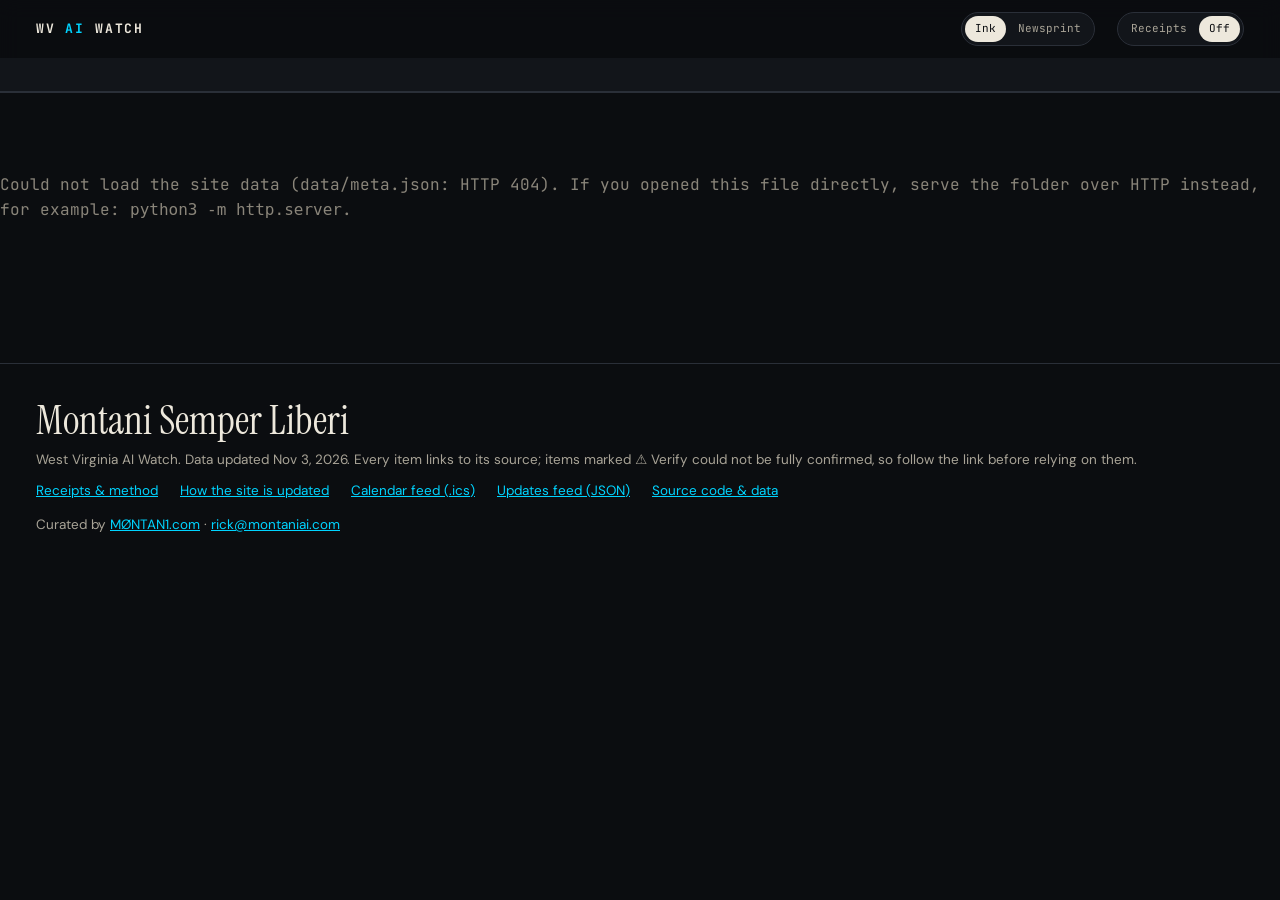
==== commit 5dcac829: "Rebuild the site as the Watch Desk Replaces the single scrolling page with a static app (no build st" ====
--- a/index.html
+++ b/index.html
@@ -1,4305 +1,131 @@
 <!DOCTYPE html>
-<html lang="en">
+<html lang="en" data-theme="ink" data-v="20261103">
 <head>
 <meta charset="UTF-8">
-<meta name="viewport" content="width=device-width, initial-scale=1.0">
-<title>West Virginia AI Watch: Data Centers, PSC Filings, Lawsuits, and AI Hubs Mapped</title>
-<meta name="description" content="West Virginia AI Watch maps every data center and AI power project in the state: Nscale Monarch, Google Buffalo, Starwood Tamarack, Fundamental Data Ridgeline, TransGas Adams Fork, Penzance and more. PSC filings, DEP permits, lawsuits, hearings, protests, town halls, and the people involved, plus 12 AI innovation hubs.">
-<meta name="keywords" content="West Virginia AI Watch, WV data centers map, HB 2014, PSC West Virginia data center, Monarch Compute Campus, Nscale, Fundamental Data Ridgeline, Tucker United, Google Buffalo WV, Project Tamarack, Adams Fork TransGas, Valley Link, MARL, West Virginia AI, WV artificial intelligence, AI innovation map, Mountain State tech, WVU AI, Marshall University AI, WV data centers, West Virginia tech hubs, Appalachian AI, Morgantown AI, Charleston WV tech, Huntington WV tech">
+<meta name="viewport" content="width=device-width, initial-scale=1.0, viewport-fit=cover">
+<title>West Virginia AI Watch: Data Centers, PSC Filings, Lawsuits, and Hearings Mapped</title>
+<meta name="description" content="West Virginia AI Watch tracks every data center and AI power project in the state: Nscale Monarch, Google Buffalo, Starwood Tamarack, Fundamental Data Ridgeline, TransGas Adams Fork, Penzance and more. Case files, PSC and court dockets, a public-meetings calendar, county sheets to print, and a source on every claim.">
+<meta name="keywords" content="West Virginia AI Watch, WV data centers map, HB 2014, PSC West Virginia data center, Monarch Compute Campus, Nscale, Fundamental Data Ridgeline, Tucker United, Google Buffalo WV, Project Tamarack, Adams Fork TransGas, Valley Link, MARL, Fort Martin, West Virginia public hearings, county commission meetings">
 <meta name="author" content="MØNTAN1.com">
 <meta name="robots" content="index, follow, max-image-preview:large">
-<meta name="theme-color" content="#050a12">
+<meta name="theme-color" content="#0B0D10">
 <link rel="canonical" href="https://wvaihub.com/">
 
-<!-- Favicons -->
 <link rel="icon" type="image/svg+xml" href="/assets/favicon.svg">
 <link rel="icon" type="image/png" sizes="32x32" href="/assets/favicon-32x32.png">
 <link rel="icon" type="image/png" sizes="16x16" href="/assets/favicon-16x16.png">
 <link rel="apple-touch-icon" sizes="180x180" href="/assets/apple-touch-icon.png">
 <link rel="manifest" href="/assets/site.webmanifest">
+<link rel="alternate" type="text/calendar" title="WV AI Watch calendar" href="/calendar.ics">
+<link rel="alternate" type="application/feed+json" title="WV AI Watch updates" href="/feed.json">
 
-<!-- Open Graph / Social Preview -->
 <meta property="og:type" content="website">
 <meta property="og:site_name" content="WV AI Watch">
 <meta property="og:locale" content="en_US">
 <meta property="og:url" content="https://wvaihub.com/">
 <meta property="og:title" content="West Virginia AI Watch: Mapping AI Across the Mountain State">
-<meta property="og:description" content="13 data center and AI power projects mapped, with PSC dockets, DEP permits, court fights, hearings, protests, and the names behind them. Plus 12 AI innovation hubs.">
+<meta property="og:description" content="13 data center and AI power projects, with case files, PSC and court dockets, every public hearing and meeting, printable county sheets, and a source on every claim.">
 <meta property="og:image" content="https://wvaihub.com/assets/og-image.png">
-<meta property="og:image:secure_url" content="https://wvaihub.com/assets/og-image.png">
 <meta property="og:image:type" content="image/png">
 <meta property="og:image:width" content="1200">
 <meta property="og:image:height" content="630">
 <meta property="og:image:alt" content="West Virginia's AI Watch: state outline map, 13 projects watched, 4 state-certified.">
-
-<!-- Twitter Card -->
 <meta name="twitter:card" content="summary_large_image">
-<meta name="twitter:url" content="https://wvaihub.com/">
 <meta name="twitter:title" content="West Virginia AI Watch">
 <meta name="twitter:description" content="Mapping AI across the Mountain State: data centers, PSC filings, lawsuits, hearings, and the people involved.">
 <meta name="twitter:image" content="https://wvaihub.com/assets/og-image.png">
-<meta name="twitter:image:alt" content="West Virginia's AI Watch: state outline map.">
 
 <link rel="preconnect" href="https://fonts.googleapis.com">
 <link rel="preconnect" href="https://fonts.gstatic.com" crossorigin>
-<link href="https://fonts.googleapis.com/css2?family=DM+Sans:ital,opsz,wght@0,9..40,300;0,9..40,400;0,9..40,500;0,9..40,600;0,9..40,700&family=Instrument+Serif:ital@0;1&family=JetBrains+Mono:wght@300;400;500&display=swap" rel="stylesheet">
-
-<!-- Structured data -->
+<link href="https://fonts.googleapis.com/css2?family=DM+Sans:ital,opsz,wght@0,9..40,300..700;1,9..40,400&family=Instrument+Serif:ital@0;1&family=JetBrains+Mono:wght@400;500;700&display=swap" rel="stylesheet">
+<link rel="stylesheet" href="assets/css/watch.css?v=20261103">
+<script>
+  // Apply the saved theme before first paint (no flash).
+  try { if (localStorage.getItem('wvaiwatch.theme') === 'news') document.documentElement.dataset.theme = 'news'; } catch (e) {}
+</script>
 <script type="application/ld+json">
 {
   "@context": "https://schema.org",
   "@graph": [
-    {
-      "@type": "WebSite",
-      "@id": "https://wvaihub.com/#website",
-      "url": "https://wvaihub.com/",
-      "name": "WV AI Watch",
-      "description": "Mapping AI across West Virginia: data center projects, regulatory dockets, and innovation hubs.",
-      "inLanguage": "en-US",
-      "publisher": { "@id": "https://wvaihub.com/#publisher" }
-    },
-    {
-      "@type": "Organization",
-      "@id": "https://wvaihub.com/#publisher",
-      "name": "MØNTAN1",
+    { "@type": "WebSite", "@id": "https://wvaihub.com/#website", "url": "https://wvaihub.com/", "name": "WV AI Watch",
+      "description": "Tracking West Virginia's data center and AI power projects: case files, regulatory dockets, public meetings, and sources.",
+      "inLanguage": "en-US", "publisher": { "@id": "https://wvaihub.com/#publisher" } },
+    { "@type": "Organization", "@id": "https://wvaihub.com/#publisher", "name": "MØNTAN1",
       "alternateName": ["MØNTAN1.com", "MØNTAN1 Consulting", "Mountain State Freedom Tech", "MSFT-WV", "HODL in the Holler"],
-      "url": "https://montaniai.com",
-      "email": "rick@montaniai.com",
-      "sameAs": [
-        "https://montanibitcoin.com",
-        "https://www.meetup.com/msft-wv/"
-      ],
+      "url": "https://montaniai.com", "email": "rick@montaniai.com",
+      "sameAs": ["https://montanibitcoin.com", "https://www.meetup.com/msft-wv/"],
       "areaServed": { "@type": "AdministrativeArea", "name": "West Virginia" },
-      "logo": {
-        "@type": "ImageObject",
-        "url": "https://wvaihub.com/assets/icon-512.png",
-        "width": 512,
-        "height": 512
-      }
-    },
-    {
-      "@type": "WebPage",
-      "@id": "https://wvaihub.com/#webpage",
-      "url": "https://wvaihub.com/",
-      "name": "West Virginia AI Watch",
-      "isPartOf": { "@id": "https://wvaihub.com/#website" },
-      "about": [
-        { "@type": "Thing", "name": "Artificial Intelligence" },
-        { "@type": "Place", "name": "West Virginia" }
-      ],
-      "primaryImageOfPage": {
-        "@type": "ImageObject",
-        "url": "https://wvaihub.com/assets/og-image.png",
-        "width": 1200,
-        "height": 630
-      }
-    }
+      "logo": { "@type": "ImageObject", "url": "https://wvaihub.com/assets/icon-512.png", "width": 512, "height": 512 } },
+    { "@type": "Dataset", "@id": "https://wvaihub.com/#data", "name": "WV AI Watch data",
+      "description": "Projects, docket items, public events, standing meetings, people, and sourced connections for West Virginia data center and AI power projects.",
+      "url": "https://wvaihub.com/", "creator": { "@id": "https://wvaihub.com/#publisher" }, "dateModified": "2026-11-03",
+      "spatialCoverage": { "@type": "Place", "name": "West Virginia" },
+      "distribution": [ { "@type": "DataDownload", "encodingFormat": "application/json", "contentUrl": "https://wvaihub.com/data/projects.json" },
+                        { "@type": "DataDownload", "encodingFormat": "text/calendar", "contentUrl": "https://wvaihub.com/calendar.ics" } ] }
   ]
 }
 </script>
-
-<style>
-:root {
-  --blue-100: #e0f2fe;
-  --blue-200: #bae6fd;
-  --blue-300: #7dd3fc;
-  --blue-400: #38bdf8;
-  --blue-500: #0ea5e9;
-  --blue-600: #0284c7;
-  --blue-700: #0369a1;
-  --blue-glow: rgba(56,189,248,0.35);
-  --blue-electric: #00d4ff;
-  --bg-deep: #050a12;
-  --bg-card: rgba(8,18,35,0.92);
-  --text-primary: #e8edf5;
-  --text-secondary: rgba(200,215,240,0.55);
-  --text-dim: rgba(200,215,240,0.3);
-  --white-line: rgba(255,255,255,0.12);
-  --accent: #00d4ff;
-}
-
-* { margin:0; padding:0; box-sizing:border-box; }
-html { scroll-behavior: smooth; }
-body {
-  background: var(--bg-deep);
-  color: var(--text-primary);
-  font-family: 'DM Sans', sans-serif;
-  -webkit-font-smoothing: antialiased;
-  overflow-x: hidden;
-}
-
-/* ─── HERO ─── */
-.hero {
-  position: relative;
-  width: 100%;
-  height: 100vh;
-  min-height: 700px;
-  display: flex;
-  flex-direction: column;
-  align-items: center;
-  justify-content: center;
-  overflow: hidden;
-}
-.hero canvas {
-  position: absolute;
-  top: 0; left: 0;
-  width: 100%; height: 100%;
-}
-.hero-content {
-  position: relative;
-  z-index: 5;
-  text-align: center;
-  pointer-events: none;
-}
-.hero-content h1 {
-  font-family: 'Instrument Serif', serif;
-  font-weight: 400;
-  font-size: clamp(2.2rem, 5.5vw, 4.8rem);
-  line-height: 1.05;
-  letter-spacing: -0.02em;
-  color: #fff;
-  margin-bottom: 12px;
-}
-.hero-content h1 em {
-  font-style: italic;
-  color: var(--blue-electric);
-  filter: drop-shadow(0 0 18px var(--blue-glow));
-}
-.hero-subtitle {
-  font-family: 'JetBrains Mono', monospace;
-  font-weight: 300;
-  font-size: clamp(0.65rem, 1.1vw, 0.85rem);
-  letter-spacing: 0.25em;
-  text-transform: uppercase;
-  color: var(--text-secondary);
-  margin-bottom: 32px;
-}
-.scroll-cue {
-  position: absolute;
-  bottom: 36px;
-  left: 50%;
-  transform: translateX(-50%);
-  z-index: 5;
-  display: flex;
-  flex-direction: column;
-  align-items: center;
-  gap: 8px;
-  animation: pulseDown 2.5s ease-in-out infinite;
-}
-.scroll-cue span {
-  font-family: 'JetBrains Mono', monospace;
-  font-size: 0.65rem;
-  letter-spacing: 0.2em;
-  text-transform: uppercase;
-  color: var(--text-dim);
-}
-.scroll-cue .arrow {
-  width: 1px; height: 32px;
-  background: linear-gradient(to bottom, var(--blue-electric), transparent);
-}
-@keyframes pulseDown {
-  0%,100% { opacity: 0.4; transform: translateX(-50%) translateY(0); }
-  50% { opacity: 1; transform: translateX(-50%) translateY(6px); }
-}
-
-/* ─── LEGEND BAR ─── */
-.legend-bar {
-  position: sticky;
-  top: 0;
-  z-index: 100;
-  background: rgba(5,10,18,0.88);
-  backdrop-filter: blur(16px);
-  border-bottom: 1px solid rgba(0,212,255,0.08);
-  padding: 12px 32px;
-  display: flex;
-  align-items: center;
-  justify-content: space-between;
-  font-family: 'JetBrains Mono', monospace;
-  font-size: 0.7rem;
-  letter-spacing: 0.08em;
-  color: var(--text-secondary);
-}
-.legend-bar .logo {
-  font-family: 'Instrument Serif', serif;
-  font-size: 1.1rem;
-  color: #fff;
-  letter-spacing: 0;
-}
-.legend-bar .logo em { color: var(--blue-electric); font-style:italic; }
-.legend-items { display:flex; gap:24px; align-items:center; }
-.legend-item { display:flex; align-items:center; gap:6px; }
-.legend-dot {
-  width: 8px; height: 8px; border-radius: 50%;
-  border: 1.5px solid var(--blue-electric);
-  background: transparent;
-}
-.legend-dot.filled { background: var(--blue-electric); }
-.legend-dot.sm { width:5px; height:5px; border-color: rgba(0,212,255,0.4); }
-.legend-line { width:20px; height:1px; background: rgba(255,255,255,0.25); }
-
-/* ─── CITY SECTIONS ─── */
-.city-section {
-  position: relative;
-  min-height: 100vh;
-  display: flex;
-  align-items: center;
-  padding: 80px 0;
-  overflow: hidden;
-}
-.city-section:nth-child(even) { flex-direction: row-reverse; }
-
-.city-bg-map {
-  position: absolute;
-  top: 0; left: 0; right: 0; bottom: 0;
-  z-index: 0;
-  opacity: 0;
-  transition: opacity 1.2s ease;
-}
-.city-section.in-view .city-bg-map { opacity: 1; }
-
-.city-content {
-  position: relative;
-  z-index: 2;
-  width: 100%;
-  max-width: 1200px;
-  margin: 0 auto;
-  padding: 0 48px;
-  display: grid;
-  grid-template-columns: 1fr 1fr;
-  gap: 64px;
-  align-items: center;
-  opacity: 0;
-  transform: translateY(40px);
-  transition: opacity 0.9s ease 0.2s, transform 0.9s ease 0.2s;
-}
-.city-section.in-view .city-content {
-  opacity: 1;
-  transform: translateY(0);
-}
-
-.city-map-panel {
-  position: relative;
-  aspect-ratio: 1;
-  max-width: 500px;
-}
-.city-map-panel canvas {
-  width: 100%; height: 100%;
-  border-radius: 12px;
-  border: 1px solid rgba(0,212,255,0.08);
-  background: rgba(5,10,18,0.6);
-}
-
-.city-info {
-  display: flex;
-  flex-direction: column;
-  gap: 24px;
-}
-.city-tag {
-  font-family: 'JetBrains Mono', monospace;
-  font-size: 0.65rem;
-  font-weight: 500;
-  letter-spacing: 0.25em;
-  text-transform: uppercase;
-  color: var(--blue-electric);
-  display: flex;
-  align-items: center;
-  gap: 10px;
-}
-.city-tag::before {
-  content: '';
-  display: inline-block;
-  width: 24px; height: 1px;
-  background: var(--blue-electric);
-}
-.city-name {
-  font-family: 'Instrument Serif', serif;
-  font-weight: 400;
-  font-size: clamp(2rem, 4vw, 3.4rem);
-  line-height: 1.05;
-  color: #fff;
-}
-.story-count {
-  font-family: 'JetBrains Mono', monospace;
-  font-size: 0.75rem;
-  color: var(--text-secondary);
-  display: flex;
-  align-items: center;
-  gap: 8px;
-}
-.count-bar {
-  display: flex; gap: 3px;
-}
-.count-pip {
-  width: 6px; height: 16px;
-  background: var(--blue-electric);
-  border-radius: 2px;
-  opacity: 0.7;
-}
-
-.stories-list {
-  display: flex;
-  flex-direction: column;
-  gap: 16px;
-  padding-top: 8px;
-}
-.story-item {
-  display: flex;
-  gap: 14px;
-  align-items: flex-start;
-}
-.story-bullet {
-  flex-shrink: 0;
-  width: 6px; height: 6px;
-  margin-top: 8px;
-  border-radius: 50%;
-  background: var(--blue-electric);
-  box-shadow: 0 0 8px var(--blue-glow);
-}
-.story-text {
-  font-size: 0.88rem;
-  line-height: 1.6;
-  color: var(--text-primary);
-  font-weight: 400;
-}
-.story-text strong {
-  color: rgba(0,180,255,0.78);
-  font-weight: 600;
-}
-.story-source {
-  display: block;
-  font-family: 'JetBrains Mono', monospace;
-  font-size: 0.72rem;
-  color: rgba(0,180,255,0.78);
-  margin-top: 6px;
-  letter-spacing: 0.04em;
-  text-decoration: none;
-  transition: color 0.2s, text-decoration 0.2s;
-  cursor: pointer;
-}
-.story-source:hover {
-  color: var(--accent);
-  text-decoration: underline;
-}
-a.story-source::before {
-  content: '';
-  display: inline-block;
-  width: 6px; height: 6px;
-  border-right: 1px solid currentColor;
-  border-top: 1px solid currentColor;
-  transform: rotate(45deg) translateY(-1px);
-  margin-right: 4px;
-}
-
-/* ─── EMERGING HUB SECTIONS ─── */
-.future-hubs-grid {
-  display: grid;
-  grid-template-columns: repeat(3, 1fr);
-  gap: 1px;
-  background: rgba(0,212,255,0.03);
-  border-top: 1px solid rgba(0,212,255,0.06);
-  border-bottom: 1px solid rgba(0,212,255,0.06);
-}
-@media (max-width: 900px) { .future-hubs-grid { grid-template-columns: repeat(2, 1fr); } }
-@media (max-width: 560px) { .future-hubs-grid { grid-template-columns: 1fr; } }
-
-.future-hub-card {
-  background: var(--bg-deep);
-  padding: 36px 32px 32px;
-  position: relative;
-  overflow: hidden;
-  opacity: 0;
-  transform: translateY(20px);
-  transition: opacity 0.6s ease, transform 0.6s ease;
-}
-.future-hub-card.revealed {
-  opacity: 1;
-  transform: translateY(0);
-}
-.future-hub-card::before {
-  content: '';
-  position: absolute;
-  top: 0; left: 0; right: 0;
-  height: 1px;
-  background: linear-gradient(90deg, transparent, rgba(0,212,255,0.15), transparent);
-}
-.future-hub-tag {
-  font-family: 'JetBrains Mono', monospace;
-  font-size: 0.55rem;
-  letter-spacing: 0.12em;
-  color: rgba(0,212,255,0.3);
-  text-transform: uppercase;
-  margin-bottom: 8px;
-}
-.future-hub-name {
-  font-family: 'Instrument Serif', serif;
-  font-size: 1.5rem;
-  color: var(--text-primary);
-  margin-bottom: 4px;
-}
-.future-hub-pop {
-  font-family: 'JetBrains Mono', monospace;
-  font-size: 0.6rem;
-  color: var(--text-dim);
-  letter-spacing: 0.06em;
-  margin-bottom: 18px;
-}
-.loading-bar-wrap {
-  background: rgba(0,212,255,0.04);
-  border: 1px solid rgba(0,212,255,0.06);
-  border-radius: 3px;
-  padding: 8px 12px;
-  display: flex;
-  align-items: center;
-  gap: 10px;
-}
-.loading-bar-track {
-  flex: 1;
-  height: 3px;
-  background: rgba(0,212,255,0.06);
-  border-radius: 2px;
-  overflow: hidden;
-  position: relative;
-}
-.loading-bar-fill {
-  position: absolute;
-  top: 0; left: 0;
-  height: 100%;
-  width: 35%;
-  border-radius: 2px;
-  background: linear-gradient(90deg, transparent, rgba(0,212,255,0.4), transparent);
-  animation: loadSlide 2.4s ease-in-out infinite;
-}
-@keyframes loadSlide {
-  0%   { left: -35%; opacity: 0; }
-  20%  { opacity: 1; }
-  80%  { opacity: 1; }
-  100% { left: 100%; opacity: 0; }
-}
-.loading-bar-text {
-  font-family: 'JetBrains Mono', monospace;
-  font-size: 0.55rem;
-  letter-spacing: 0.08em;
-  color: rgba(0,212,255,0.35);
-  white-space: nowrap;
-  animation: loadBlink 2.4s ease-in-out infinite;
-}
-@keyframes loadBlink {
-  0%, 100% { opacity: 0.35; }
-  50%      { opacity: 0.8; }
-}
-.future-hub-dot {
-  width: 6px; height: 6px;
-  border-radius: 50%;
-  background: rgba(0,212,255,0.2);
-  border: 1px solid rgba(0,212,255,0.15);
-  display: inline-block;
-  margin-right: 2px;
-  animation: dotPulse 2.4s ease-in-out infinite;
-}
-@keyframes dotPulse {
-  0%, 100% { box-shadow: 0 0 0 0 rgba(0,212,255,0); }
-  50%      { box-shadow: 0 0 6px 2px rgba(0,212,255,0.15); }
-}
-.future-hub-stories {
-  display: flex;
-  flex-direction: column;
-  gap: 10px;
-  margin-top: 4px;
-}
-.future-hub-story {
-  font-size: 0.78rem;
-  line-height: 1.55;
-  color: var(--text-primary);
-  padding-left: 14px;
-  position: relative;
-}
-.future-hub-story::before {
-  content: '';
-  position: absolute;
-  left: 0; top: 8px;
-  width: 5px; height: 5px;
-  border-radius: 50%;
-  background: var(--blue-electric);
-  box-shadow: 0 0 6px var(--blue-glow);
-}
-.future-hub-story strong {
-  color: rgba(0,180,255,0.78);
-  font-weight: 600;
-}
-.future-hub-story .story-source {
-  font-size: 0.68rem;
-  margin-top: 4px;
-}
-.future-hubs-header {
-  text-align: center;
-  padding: 64px 48px 32px;
-}
-.future-hubs-header h2 {
-  font-family: 'Instrument Serif', serif;
-  font-size: 2rem;
-  color: var(--text-primary);
-  margin-bottom: 8px;
-}
-.future-hubs-header p {
-  font-family: 'JetBrains Mono', monospace;
-  font-size: 0.6rem;
-  color: var(--text-dim);
-  letter-spacing: 0.08em;
-}
-
-/* ─── FOOTER ─── */
-.page-footer {
-  padding: 80px 48px 48px;
-  text-align: center;
-  border-top: 1px solid rgba(0,212,255,0.06);
-}
-.page-footer p {
-  font-family: 'JetBrains Mono', monospace;
-  font-size: 0.65rem;
-  color: var(--text-dim);
-  letter-spacing: 0.15em;
-  text-transform: uppercase;
-}
-.page-footer .big-text {
-  font-family: 'Instrument Serif', serif;
-  font-size: clamp(1.4rem, 3vw, 2.4rem);
-  color: rgba(255,255,255,0.12);
-  text-transform: none;
-  letter-spacing: -0.02em;
-  margin-bottom: 16px;
-}
-.page-footer p a {
-  color: rgba(0,212,255,0.7);
-  text-decoration: none;
-  transition: color 0.2s;
-}
-.page-footer p a:hover {
-  color: var(--accent);
-  text-decoration: underline;
-}
-.page-footer .contact-line {
-  margin-top: 14px;
-  letter-spacing: 0.08em;
-}
-.brand-mark {
-  font-family: 'JetBrains Mono', monospace;
-  letter-spacing: 0.04em;
-  text-transform: none;
-}
-.brand-mark .slash {
-  color: #ef4444;
-  font-weight: 500;
-}
-
-/* ─── NAV BUTTONS ─── */
-.legend-actions {
-  display: flex;
-  gap: 8px;
-  align-items: center;
-}
-.wf-nav-btn {
-  font-family: 'JetBrains Mono', monospace;
-  font-size: 0.6rem;
-  letter-spacing: 0.14em;
-  text-transform: uppercase;
-  color: var(--blue-electric);
-  text-decoration: none;
-  padding: 6px 12px;
-  border: 1px solid rgba(0,212,255,0.35);
-  background: rgba(0,212,255,0.04);
-  border-radius: 999px;
-  transition: all 0.3s ease;
-  box-shadow: 0 0 10px rgba(0,212,255,0.12), inset 0 0 6px rgba(0,212,255,0.04);
-  white-space: nowrap;
-}
-.wf-nav-btn:hover {
-  background: rgba(0,212,255,0.12);
-  box-shadow: 0 0 22px var(--blue-glow), inset 0 0 14px rgba(0,212,255,0.12);
-  border-color: var(--blue-electric);
-  color: #fff;
-}
-.wf-nav-btn:active { transform: translateY(1px); }
-
-/* ─── AI WATCH: PROJECTS / DOCKET / CALENDAR / PEOPLE ─── */
-:root {
-  --st-construction: #ff5c7a;
-  --st-certified:    #ffb020;
-  --st-contested:    #c084fc;
-  --st-proposed:     #00d4ff;
-  --st-rumored:      #94a3b8;
-  --st-grid:         #34d399;
-}
-.watch-section {
-  padding: 96px 0 72px;
-  border-top: 1px solid rgba(0,212,255,0.08);
-  scroll-margin-top: 56px;
-}
-.watch-section.alt { background: radial-gradient(ellipse at top, rgba(0,212,255,0.035), transparent 65%); }
-.watch-header {
-  text-align: center;
-  padding: 0 32px 40px;
-  max-width: 920px;
-  margin: 0 auto;
-}
-.watch-header .section-tag {
-  font-family: 'JetBrains Mono', monospace;
-  font-size: 0.65rem;
-  letter-spacing: 0.3em;
-  color: var(--blue-electric);
-  margin-bottom: 12px;
-  text-transform: uppercase;
-}
-.watch-header h2 {
-  font-family: 'Instrument Serif', serif;
-  font-weight: 400;
-  font-size: clamp(2rem, 4.5vw, 3.2rem);
-  color: #fff;
-  line-height: 1.1;
-  margin-bottom: 14px;
-}
-.watch-header h2 em { color: var(--blue-electric); font-style: italic; }
-.watch-lede {
-  font-size: 0.95rem;
-  line-height: 1.65;
-  color: var(--text-secondary);
-  max-width: 720px;
-  margin: 0 auto;
-}
-.watch-lede a { color: var(--blue-electric); }
-.watch-stats {
-  display: grid;
-  grid-template-columns: repeat(4, 1fr);
-  gap: 12px;
-  margin-top: 32px;
-}
-.watch-stat {
-  border: 1px solid rgba(0,212,255,0.1);
-  border-radius: 10px;
-  padding: 14px 10px;
-  background: var(--bg-card);
-  display: flex; flex-direction: column; gap: 4px;
-}
-.watch-stat .n {
-  font-family: 'Instrument Serif', serif;
-  font-size: 2.2rem;
-  color: var(--blue-electric);
-  line-height: 1;
-}
-.watch-stat .l {
-  font-family: 'JetBrains Mono', monospace;
-  font-size: 0.58rem;
-  letter-spacing: 0.12em;
-  text-transform: uppercase;
-  color: var(--text-secondary);
-}
-
-/* Map */
-.watch-map-wrap {
-  position: relative;
-  max-width: 1200px;
-  margin: 0 auto 28px;
-  padding: 0 48px;
-}
-#watchMap {
-  width: 100%;
-  aspect-ratio: 16 / 10;
-  display: block;
-  border: 1px solid rgba(0,212,255,0.1);
-  border-radius: 14px;
-  background: #060d18;
-  cursor: crosshair;
-}
-.watch-tip {
-  position: absolute;
-  pointer-events: none;
-  z-index: 5;
-  max-width: 260px;
-  background: rgba(5,10,18,0.96);
-  border: 1px solid rgba(0,212,255,0.35);
-  border-radius: 8px;
-  padding: 10px 12px;
-  font-size: 0.78rem;
-  line-height: 1.45;
-  color: var(--text-primary);
-  box-shadow: 0 8px 28px rgba(0,0,0,0.5);
-}
-.watch-tip b { display:block; color:#fff; font-size: 0.85rem; margin-bottom: 2px; }
-.watch-tip .t-meta { font-family:'JetBrains Mono',monospace; font-size:0.6rem; letter-spacing:0.08em; color: var(--text-secondary); text-transform: uppercase; }
-.watch-legend {
-  display: flex;
-  flex-wrap: wrap;
-  gap: 8px 18px;
-  justify-content: center;
-  margin-top: 14px;
-  font-family: 'JetBrains Mono', monospace;
-  font-size: 0.62rem;
-  letter-spacing: 0.08em;
-  color: var(--text-secondary);
-  text-transform: uppercase;
-}
-.watch-legend span { display:inline-flex; align-items:center; gap:6px; }
-.watch-legend i { width:9px; height:9px; border-radius:50%; display:inline-block; }
-.watch-legend i.line { width:22px; height:0; border-radius:0; border-top:2px dashed currentColor; }
-.watch-map-note {
-  text-align: center;
-  font-size: 0.7rem;
-  color: var(--text-dim);
-  margin-top: 8px;
-}
-
-/* Filters */
-.watch-filters {
-  display: flex;
-  flex-wrap: wrap;
-  gap: 8px;
-  justify-content: center;
-  padding: 0 32px 28px;
-}
-.watch-filter {
-  font-family: 'JetBrains Mono', monospace;
-  font-size: 0.6rem;
-  letter-spacing: 0.12em;
-  text-transform: uppercase;
-  padding: 7px 12px;
-  border-radius: 999px;
-  border: 1px solid rgba(0,212,255,0.25);
-  background: transparent;
-  color: var(--text-secondary);
-  cursor: pointer;
-  transition: all 0.2s ease;
-  display: inline-flex; align-items: center; gap: 6px;
-}
-.watch-filter i { width:7px; height:7px; border-radius:50%; display:inline-block; }
-.watch-filter:hover { color: #fff; border-color: var(--blue-electric); }
-.watch-filter[aria-pressed="true"] { color: #fff; background: rgba(0,212,255,0.12); border-color: var(--blue-electric); }
-.watch-filter:focus-visible, .watch-card:focus-visible { outline: 2px solid var(--blue-electric); outline-offset: 2px; }
-
-/* Project cards */
-.watch-cards {
-  max-width: 1200px;
-  margin: 0 auto;
-  padding: 0 48px;
-  display: grid;
-  grid-template-columns: repeat(auto-fill, minmax(340px, 1fr));
-  gap: 18px;
-}
-.watch-card {
-  background: var(--bg-card);
-  border: 1px solid rgba(0,212,255,0.08);
-  border-left: 3px solid var(--st, var(--blue-electric));
-  border-radius: 10px;
-  padding: 18px 20px 16px;
-  scroll-margin-top: 90px;
-  transition: border-color 0.25s ease, box-shadow 0.25s ease, transform 0.25s ease;
-}
-.watch-card:hover, .watch-card.hl {
-  border-color: rgba(0,212,255,0.3);
-  border-left-color: var(--st);
-  box-shadow: 0 6px 26px rgba(0,212,255,0.08);
-}
-.watch-card.hl { transform: translateY(-2px); }
-.watch-card[hidden] { display: none; }
-.wc-top { display:flex; justify-content:space-between; gap:10px; align-items:flex-start; margin-bottom: 8px; }
-.wc-status {
-  font-family: 'JetBrains Mono', monospace;
-  font-size: 0.55rem;
-  letter-spacing: 0.14em;
-  text-transform: uppercase;
-  color: var(--st);
-  border: 1px solid currentColor;
-  border-radius: 3px;
-  padding: 3px 7px;
-  white-space: nowrap;
-}
-.wc-county {
-  font-family: 'JetBrains Mono', monospace;
-  font-size: 0.58rem;
-  letter-spacing: 0.1em;
-  color: var(--text-secondary);
-  text-transform: uppercase;
-  text-align: right;
-}
-.wc-name {
-  font-family: 'Instrument Serif', serif;
-  font-size: 1.45rem;
-  line-height: 1.15;
-  color: #fff;
-  margin-bottom: 4px;
-}
-.wc-dev { font-size: 0.82rem; color: rgba(0,180,255,0.85); margin-bottom: 10px; }
-.wc-facts { list-style: none; margin: 0 0 10px; padding: 0; }
-.wc-facts li {
-  font-size: 0.8rem;
-  line-height: 1.5;
-  color: var(--text-primary);
-  padding: 3px 0 3px 74px;
-  position: relative;
-}
-.wc-facts li b {
-  position: absolute; left: 0; top: 4px;
-  font-family: 'JetBrains Mono', monospace;
-  font-weight: 400;
-  font-size: 0.55rem;
-  letter-spacing: 0.12em;
-  text-transform: uppercase;
-  color: var(--text-secondary);
-}
-.wc-latest {
-  font-size: 0.8rem;
-  line-height: 1.55;
-  color: var(--text-primary);
-  background: rgba(0,212,255,0.04);
-  border-radius: 6px;
-  padding: 8px 10px;
-  margin-bottom: 10px;
-}
-.wc-latest .d { font-family:'JetBrains Mono',monospace; font-size:0.6rem; color: var(--blue-electric); letter-spacing: 0.08em; margin-right: 6px; }
-.wc-sources { display:flex; flex-wrap:wrap; gap: 4px 12px; }
-.wc-sources a {
-  font-family: 'JetBrains Mono', monospace;
-  font-size: 0.6rem;
-  color: rgba(0,180,255,0.7);
-  text-decoration: none;
-}
-.wc-sources a:hover { color: var(--accent); text-decoration: underline; }
-
-/* Docket */
-.docket-grid, .people-grid {
-  max-width: 1240px;
-  margin: 0 auto;
-  padding: 0 48px;
-  display: grid;
-  gap: 28px;
-}
-.docket-grid { grid-template-columns: repeat(auto-fit, minmax(250px, 1fr)); }
-.people-grid { grid-template-columns: repeat(auto-fit, minmax(260px, 1fr)); }
-.docket-title {
-  font-family: 'Instrument Serif', serif;
-  font-weight: 400;
-  font-size: 1.5rem;
-  color: #fff;
-  margin-bottom: 16px;
-}
-.docket-title .num {
-  font-family: 'JetBrains Mono', monospace;
-  font-size: 0.55em;
-  color: var(--blue-electric);
-  letter-spacing: 0.2em;
-  margin-right: 10px;
-  vertical-align: 0.18em;
-}
-.docket-item {
-  border-top: 1px solid rgba(0,212,255,0.08);
-  padding: 14px 0 16px;
-}
-.docket-meta {
-  font-family: 'JetBrains Mono', monospace;
-  font-size: 0.58rem;
-  letter-spacing: 0.08em;
-  color: var(--text-secondary);
-  text-transform: uppercase;
-  display: flex; flex-wrap: wrap; gap: 6px; align-items: center;
-  margin-bottom: 6px;
-}
-.docket-name { font-weight: 600; font-size: 0.92rem; color: rgba(0,180,255,0.9); line-height: 1.35; margin-bottom: 6px; }
-.docket-item p { font-size: 0.82rem; line-height: 1.6; color: var(--text-primary); }
-.docket-item strong { color: #fff; font-weight: 600; }
-.docket-item .story-source { display:inline-block; margin-top: 6px; }
-.pill {
-  font-family: 'JetBrains Mono', monospace;
-  font-size: 0.55rem;
-  letter-spacing: 0.12em;
-  text-transform: uppercase;
-  padding: 2px 7px;
-  border-radius: 3px;
-  border: 1px solid currentColor;
-  white-space: nowrap;
-  margin-right: 6px;
-}
-.pill.pending { color: var(--st-certified); }
-.pill.closed  { color: var(--st-rumored); }
-.pill.watch   { color: var(--st-contested); }
-.pill.civic   { color: var(--blue-electric); }
-.pill.dev     { color: var(--st-rumored); }
-.pill.psc     { color: var(--st-grid); }
-.pill.dep     { color: var(--st-certified); }
-.pill.protest { color: var(--st-construction); }
-.pill.gov     { color: #7dd3fc; }
-
-/* People */
-.people-head {
-  font-family: 'JetBrains Mono', monospace;
-  font-size: 0.65rem;
-  font-weight: 400;
-  letter-spacing: 0.2em;
-  text-transform: uppercase;
-  color: var(--blue-electric);
-  padding-bottom: 10px;
-  border-bottom: 1px solid rgba(0,212,255,0.15);
-  margin-bottom: 8px;
-}
-.people-col ul { list-style: none; padding: 0; margin: 0; }
-.people-col li {
-  font-size: 0.8rem;
-  line-height: 1.5;
-  color: var(--text-secondary);
-  padding: 7px 0;
-  border-bottom: 1px solid rgba(255,255,255,0.04);
-}
-.people-col li strong { display:block; color: var(--text-primary); font-weight: 600; font-size: 0.84rem; }
-.people-col li a { color: var(--blue-electric); }
-
-@media (max-width: 900px) {
-  .watch-stats { grid-template-columns: repeat(2, 1fr); }
-  .watch-map-wrap, .watch-cards, .docket-grid, .people-grid { padding: 0 16px; }
-  #watchMap { aspect-ratio: 4 / 3; }
-  .watch-cards { grid-template-columns: 1fr; }
-  .watch-header { padding: 0 16px 32px; }
-  .legend-bar .logo { font-size: 1rem; }
-  .legend-actions { overflow-x: auto; max-width: 70vw; scrollbar-width: none; }
-  .legend-actions::-webkit-scrollbar { display: none; }
-}
-@media (max-width: 480px) {
-  .wc-facts li { padding-left: 0; padding-top: 18px; }
-  .wc-facts li b { top: 3px; }
-}
-
-/* Calendar (agenda + month + standing) */
-.cx-toolbar {
-  max-width: 1240px; margin: 0 auto; padding: 0 48px 16px;
-  display: flex; flex-wrap: wrap; gap: 12px 20px; align-items: center; justify-content: space-between;
-}
-.cx-views { display: inline-flex; border: 1px solid rgba(0,212,255,0.3); border-radius: 999px; overflow: hidden; }
-.cx-view {
-  font-family: 'JetBrains Mono', monospace; font-size: 0.62rem; letter-spacing: 0.14em; text-transform: uppercase;
-  padding: 8px 16px; background: transparent; color: var(--text-secondary); border: 0; cursor: pointer;
-}
-.cx-view[aria-pressed="true"] { background: rgba(0,212,255,0.14); color: #fff; }
-.cx-selects { display: flex; flex-wrap: wrap; gap: 10px; }
-.cx-selects label, .cx-past {
-  font-family: 'JetBrains Mono', monospace; font-size: 0.6rem; letter-spacing: 0.12em; text-transform: uppercase;
-  color: var(--text-secondary); display: inline-flex; align-items: center; gap: 8px;
-}
-.cx-selects select {
-  font-family: 'DM Sans', sans-serif; font-size: 0.8rem; text-transform: none; letter-spacing: 0;
-  background: var(--bg-card); color: var(--text-primary); border: 1px solid rgba(0,212,255,0.25);
-  border-radius: 6px; padding: 6px 8px; max-width: 200px;
-}
-.cx-actions { display: flex; align-items: center; gap: 14px; flex-wrap: wrap; }
-.cx-past input { accent-color: var(--blue-electric); width: 16px; height: 16px; }
-.cx-view:focus-visible, .cx-selects select:focus-visible, .cx-day:focus-visible, .cx-ics:focus-visible, .cx-nav:focus-visible { outline: 2px solid var(--blue-electric); outline-offset: 2px; }
-
-.cx-wrap { max-width: 1240px; margin: 0 auto; padding: 0 48px; }
-.cx-group { margin-top: 26px; }
-.cx-group-h {
-  font-family: 'JetBrains Mono', monospace; font-size: 0.66rem; letter-spacing: 0.24em; text-transform: uppercase;
-  color: var(--blue-electric); padding-bottom: 8px; border-bottom: 1px solid rgba(0,212,255,0.15);
-  display: flex; justify-content: space-between; gap: 10px;
-}
-.cx-group-h span { color: var(--text-dim); letter-spacing: 0.12em; }
-.cx-empty { color: var(--text-secondary); font-size: 0.85rem; padding: 18px 0; }
-
-.cx-ev {
-  display: grid; grid-template-columns: 76px 1fr; gap: 18px;
-  padding: 16px 0; border-bottom: 1px solid rgba(255,255,255,0.05);
-}
-.cx-ev.past { opacity: 0.72; }
-.cx-date { border-left: 3px solid var(--ev); padding-left: 10px; line-height: 1.1; }
-.cx-date .d { display:block; font-family: 'Instrument Serif', serif; font-size: 1.7rem; color: #fff; }
-.cx-date .d.sm { font-size: 1.1rem; }
-.cx-date .w { display:block; font-family: 'JetBrains Mono', monospace; font-size: 0.56rem; letter-spacing: 0.14em; color: var(--text-secondary); text-transform: uppercase; margin-top: 4px; }
-.cx-meta { display: flex; flex-wrap: wrap; gap: 6px 12px; align-items: center; margin-bottom: 6px;
-  font-family: 'JetBrains Mono', monospace; font-size: 0.6rem; letter-spacing: 0.08em; color: var(--text-secondary); text-transform: uppercase; }
-.cx-type { color: var(--ev); border: 1px solid currentColor; border-radius: 3px; padding: 2px 7px; letter-spacing: 0.12em; }
-.cx-flag { color: var(--st-certified); }
-.cx-title { font-size: 1rem; font-weight: 600; color: #fff; line-height: 1.35; margin-bottom: 4px; }
-.cx-desc { font-size: 0.84rem; line-height: 1.6; color: var(--text-primary); margin-bottom: 6px; }
-.cx-line { font-size: 0.8rem; line-height: 1.55; color: var(--text-secondary); margin-bottom: 4px; }
-.cx-line b { font-family: 'JetBrains Mono', monospace; font-weight: 400; font-size: 0.58rem; letter-spacing: 0.12em; text-transform: uppercase; color: var(--text-dim); margin-right: 6px; }
-.cx-links { display: flex; flex-wrap: wrap; gap: 6px 14px; align-items: center; margin-top: 8px; }
-.cx-links a { font-family: 'JetBrains Mono', monospace; font-size: 0.6rem; color: rgba(0,180,255,0.75); text-decoration: none; }
-.cx-links a:hover { color: var(--accent); text-decoration: underline; }
-.cx-links a.rel { color: #fff; border: 1px solid rgba(255,255,255,0.18); border-radius: 999px; padding: 3px 9px; }
-.cx-ics {
-  font-family: 'JetBrains Mono', monospace; font-size: 0.58rem; letter-spacing: 0.1em; text-transform: uppercase;
-  background: transparent; color: var(--blue-electric); border: 1px dashed rgba(0,212,255,0.4); border-radius: 999px;
-  padding: 4px 10px; cursor: pointer;
-}
-.cx-ics:hover { background: rgba(0,212,255,0.1); }
-
-/* Month grid */
-.cx-month { margin-top: 10px; }
-.cx-mhead { display: flex; align-items: center; justify-content: space-between; margin-bottom: 10px; }
-.cx-mhead h3 { font-family: 'Instrument Serif', serif; font-weight: 400; font-size: 1.6rem; color: #fff; }
-.cx-nav {
-  font-family: 'JetBrains Mono', monospace; font-size: 0.7rem; color: var(--blue-electric); background: transparent;
-  border: 1px solid rgba(0,212,255,0.3); border-radius: 999px; padding: 6px 14px; cursor: pointer;
-}
-.cx-grid { display: grid; grid-template-columns: repeat(7, minmax(0, 1fr)); gap: 4px; }
-.cx-dow { font-family: 'JetBrains Mono', monospace; font-size: 0.56rem; letter-spacing: 0.14em; color: var(--text-dim); text-align: center; padding: 4px 0; }
-.cx-day {
-  min-height: 78px; background: var(--bg-card); border: 1px solid rgba(0,212,255,0.06); border-radius: 6px;
-  padding: 6px; text-align: left; color: var(--text-secondary); font: inherit; display: flex; flex-direction: column; gap: 4px; min-width: 0;
-}
-.cx-day.out { opacity: 0.3; }
-.cx-day.has { cursor: pointer; border-color: rgba(0,212,255,0.2); }
-.cx-day.has:hover { border-color: var(--blue-electric); }
-.cx-day.today { box-shadow: inset 0 0 0 1px var(--blue-electric); }
-.cx-day.sel { background: rgba(0,212,255,0.12); border-color: var(--blue-electric); }
-.cx-day .n { font-family: 'JetBrains Mono', monospace; font-size: 0.7rem; color: var(--text-primary); }
-.cx-dots { display: flex; flex-wrap: wrap; gap: 3px; }
-.cx-dots i { width: 7px; height: 7px; border-radius: 50%; display: inline-block; }
-.cx-chiplist { display: flex; flex-direction: column; gap: 2px; }
-.cx-chip { font-size: 0.62rem; line-height: 1.25; color: var(--text-primary); border-left: 2px solid var(--ev); padding-left: 4px;
-  overflow: hidden; text-overflow: ellipsis; white-space: nowrap; }
-.cx-daylist { margin-top: 14px; }
-
-/* Standing meetings */
-.cx-standing { margin-top: 56px; }
-.cx-note { font-size: 0.82rem; color: var(--text-secondary); line-height: 1.6; max-width: 820px; margin-bottom: 18px; }
-.cx-standing-grid { display: grid; grid-template-columns: repeat(auto-fill, minmax(270px, 1fr)); gap: 12px; }
-.cx-st { background: var(--bg-card); border: 1px solid rgba(0,212,255,0.08); border-radius: 10px; padding: 14px 16px; }
-.cx-st h4 { font-size: 0.9rem; color: #fff; font-weight: 600; margin-bottom: 2px; }
-.cx-st .c { font-family: 'JetBrains Mono', monospace; font-size: 0.56rem; letter-spacing: 0.14em; text-transform: uppercase; color: var(--blue-electric); margin-bottom: 8px; }
-.cx-st p { font-size: 0.78rem; line-height: 1.5; color: var(--text-secondary); margin-bottom: 4px; }
-.cx-st p b { color: var(--text-primary); font-weight: 600; }
-.cx-st a { font-family: 'JetBrains Mono', monospace; font-size: 0.6rem; color: rgba(0,180,255,0.75); text-decoration: none; }
-
-@media (max-width: 900px) {
-  .cx-toolbar, .cx-wrap { padding-left: 16px; padding-right: 16px; }
-  .cx-ev { grid-template-columns: 58px 1fr; gap: 12px; }
-  .cx-date .d { font-size: 1.4rem; }
-  .cx-day { min-height: 44px; padding: 4px; }
-  .cx-chiplist { display: none; }
-  .cx-selects { width: 100%; flex-direction: column; }
-  .cx-selects label { justify-content: space-between; width: 100%; }
-  .cx-selects select { max-width: none; flex: 1; margin-left: 12px; }
-}
-
-.cx-dots em { font-style: normal; font-size: 0.55rem; color: var(--text-secondary); }
-
-.people-col li .psrc { display: block; margin-top: 3px; }
-.people-col li a.ps { font-family: 'JetBrains Mono', monospace; font-size: 0.56rem; color: rgba(0,180,255,0.7); text-decoration: none; margin-right: 8px; }
-.people-col li a.ps:hover { color: var(--accent); text-decoration: underline; }
-.vfy { display: inline-block; font-family: 'JetBrains Mono', monospace; font-size: 0.56rem; letter-spacing: 0.1em; text-transform: uppercase;
-  color: #ffb020; border: 1px solid rgba(255,176,32,0.6); border-radius: 3px; padding: 1px 6px; margin: 0 4px; cursor: help; white-space: nowrap; }
-.verify-note { max-width: 920px; margin: 14px auto 0; font-size: 0.78rem; line-height: 1.55; color: var(--text-secondary); text-align: center; }
-.verify-note .vfy { margin: 0 2px; }
-
-/* ─── RESPONSIVE ─── */
-@media (max-width: 900px) {
-  .city-content { grid-template-columns: 1fr; gap: 32px; padding: 0 24px; }
-  .city-map-panel { max-width: 100%; aspect-ratio: 4/3; order: -1; }
-  .legend-items { display: none; }
-  .hero-content h1 { font-size: 2rem; }
-  .wf-nav-btn { font-size: 0.55rem; padding: 5px 9px; letter-spacing: 0.1em; }
-}
-@media (max-width: 560px) {
-  .legend-bar { padding: 10px 16px; }
-  .legend-actions { gap: 5px; }
-}
-</style>
 </head>
 <body>
+<a class="skip" href="#app">Skip to content</a>
 
-<!-- HERO -->
-<section class="hero" id="hero">
-  <canvas id="heroCanvas"></canvas>
-  <div class="hero-content">
-    <div class="hero-subtitle">Mapping AI Across the Mountain State</div>
-    <h1>West Virginia's<br><em>AI Watch</em></h1>
+<header class="hdr">
+  <div class="wrap hdr-in">
+    <a class="logo" href="#/">WV <b>AI</b> WATCH</a>
+    <nav class="nav" id="nav" aria-label="Main"></nav>
+    <span class="sp"></span>
+    <div class="toggle" role="group" aria-label="Theme"><button type="button" data-theme-set="ink" aria-pressed="true">Ink</button><button type="button" data-theme-set="news" aria-pressed="false">Newsprint</button></div>
+    <div class="toggle" role="group" aria-label="Receipts mode" title="Show sources and verification status inline"><button type="button" data-rx-set="1" aria-pressed="false">Receipts</button><button type="button" data-rx-set="0" aria-pressed="true">Off</button></div>
+    <button type="button" class="menu-btn" id="menuBtn" aria-label="Menu" aria-expanded="false" aria-controls="drawer"><span></span></button>
   </div>
-  <div class="scroll-cue">
-    <span>Scroll to explore</span>
-    <div class="arrow"></div>
-  </div>
-</section>
+  <div class="rx-banner"><div class="wrap">RECEIPTS MODE · sources and verification status are shown inline. <a href="#/receipts">How we check →</a></div></div>
+  <div class="ticker" id="ticker" aria-label="Latest updates"></div>
+</header>
 
-<!-- STICKY NAV -->
-<div class="legend-bar" id="legendBar">
-  <div class="logo">WV <em>AI</em> Watch</div>
-  <div class="legend-items">
-    <div class="legend-item"><div class="legend-dot filled"></div> Major Hub</div>
-    <div class="legend-item"><div class="legend-dot sm"></div> Emerging Hub</div>
-    <div class="legend-item"><div class="legend-line" style="background:rgba(0,212,255,0.35);height:2px"></div> Hub Stream</div>
-    <div class="legend-item"><div class="legend-line"></div> Emerging Link</div>
-  </div>
-  <div class="legend-actions">
-    <a href="#projects" class="wf-nav-btn">Projects</a>
-    <a href="#docket" class="wf-nav-btn">Docket</a>
-    <a href="#calendar" class="wf-nav-btn">Calendar</a>
-    <a href="#people" class="wf-nav-btn">People</a>
-    <a href="#sec-morgantown" class="wf-nav-btn">Hubs</a>
+<div class="drawer" id="drawer">
+  <nav id="drawerLinks" aria-label="Main (mobile)"></nav>
+  <div class="toggles">
+    <div class="toggle" role="group" aria-label="Theme"><button type="button" data-theme-set="ink">Ink</button><button type="button" data-theme-set="news">Newsprint</button></div>
+    <div class="toggle" role="group" aria-label="Receipts mode"><button type="button" data-rx-set="1">Receipts</button><button type="button" data-rx-set="0">Off</button></div>
   </div>
 </div>
 
-<!-- ═══════════════════════════════════════════
-     AI WATCH: PROJECTS · DOCKET · CALENDAR · WHO'S WHO
-     Project cards + map markers render from the PROJECTS array in the
-     <script> block below. Full sourcing lives in research/*.md.
-     ═══════════════════════════════════════════ -->
-<section class="watch-section" id="projects">
-  <div class="watch-header">
-    <div class="section-tag">· Project Watch · Updated Nov 3, 2026 ·</div>
-    <h2>Every data center and AI power project <em>in West Virginia</em></h2>
-    <p class="watch-lede">Data centers, the gas plants and microgrids built to power them, and the transmission lines and utility cases they set off. Each entry lists the companies, the officials, the permits, the lawsuits, and the residents organizing around it.</p>
-    <div class="watch-stats">
-      <div class="watch-stat"><span class="n">13</span><span class="l">Projects watched</span></div>
-      <div class="watch-stat"><span class="n">4</span><span class="l">State-certified under HB 2014</span></div>
-      <div class="watch-stat"><span class="n">3</span><span class="l">Court cases filed</span></div>
-      <div class="watch-stat"><span class="n">7</span><span class="l">PSC grid &amp; tariff dockets</span></div>
+<main id="app" tabindex="-1">
+  <div class="wrap loading">
+    <h1 style="font-family:var(--serif);font-weight:400;font-size:56px;line-height:1">West Virginia's AI Watch</h1>
+    <p>Mapping AI across the Mountain State. Loading the desk…</p>
+    <noscript>
+      <p style="margin-top:16px">This site needs JavaScript for the map, case files, and calendar. Everything is also available as plain files:
+        <a href="data/projects.json">projects</a>, <a href="data/docket.json">docket</a>, <a href="data/events.json">events</a>,
+        <a href="calendar.ics">calendar (.ics)</a>, and the sourced dossier in
+        <a href="https://github.com/m0ntan1/WV-AI-HUB/tree/main/research">/research</a>.</p>
+    </noscript>
+  </div>
+</main>
+
+<footer class="ftr">
+  <div class="wrap">
+    <p class="big">Montani Semper Liberi</p>
+    <p>West Virginia AI Watch. Data updated <span id="updated">Nov 3, 2026</span>. Every item links to its source; items marked ⚠ Verify could not be fully confirmed, so follow the link before relying on them.</p>
+    <div class="row">
+      <a href="#/receipts">Receipts &amp; method</a>
+      <a href="https://github.com/m0ntan1/WV-AI-HUB/blob/main/docs/update-plan.md" target="_blank" rel="noopener">How the site is updated</a>
+      <a href="calendar.ics">Calendar feed (.ics)</a>
+      <a href="feed.json">Updates feed (JSON)</a>
+      <a href="https://github.com/m0ntan1/WV-AI-HUB" target="_blank" rel="noopener">Source code &amp; data</a>
     </div>
-    <p class="verify-note">Every item links to its source. On Nov 3, 2026 each claim was checked against its linked source. Anything marked <span class="vfy">⚠ Verify</span> could not be fully confirmed, so follow the link before relying on it. PSC docket links often block automated tools; those items were checked against the PSC's own docket notifications. <a href="https://github.com/m0ntan1/WV-AI-HUB/blob/main/research/2026-11-verification-log.md" target="_blank" rel="noopener" style="color:var(--blue-electric)">Verification log →</a></p>
+    <p style="margin-top:14px">Curated by <a href="https://montaniai.com" target="_blank" rel="noopener" class="brand-mark">M<span class="slash">Ø</span>NTAN1.com</a> · <a href="mailto:rick@montaniai.com">rick@montaniai.com</a></p>
   </div>
-
-  <div class="watch-map-wrap">
-    <canvas id="watchMap" aria-label="Map of West Virginia showing data center and power projects by status" role="img"></canvas>
-    <div class="watch-tip" id="watchTip" hidden></div>
-    <div class="watch-legend" id="watchLegend"></div>
-    <p class="watch-map-note">Markers are approximate (town or road level), not parcel boundaries. Transmission corridors are illustrative. Valley Link has no approved route.</p>
-  </div>
-
-  <div class="watch-filters" id="watchFilters" role="toolbar" aria-label="Filter projects by status"></div>
-  <div class="watch-cards" id="watchCards"></div>
-  <noscript><p class="watch-lede">Project cards need JavaScript. The full sourced dossier is in <a href="https://github.com/m0ntan1/WV-AI-HUB/tree/main/research">/research</a>.</p></noscript>
-</section>
-
-<section class="watch-section alt" id="docket">
-  <div class="watch-header">
-    <div class="section-tag">· Legal &amp; Regulatory Docket ·</div>
-    <h2>Courts, PSC filings, permits, <em>and the law</em></h2>
-    <p class="watch-lede">Where the fights are actually decided. Statuses come from public notices and reporting as of Nov 3, 2026. Check the PSC, DEP, and court dockets before relying on a date.</p>
-  </div>
-
-  <div class="docket-grid">
-    <div class="docket-col">
-      <h3 class="docket-title"><span class="num">01</span>Courts</h3>
-      <div class="docket-item">
-        <div class="docket-meta"><span class="pill pending">Pending</span> Ohio Co. Circuit Court</div>
-        <div class="docket-name">Barks v. Silicon Foundation</div>
-        <p>Twelve Warwood residents argue HB 2014 unconstitutionally strips local land-use and zoning control. AG <strong>J.B. McCuskey</strong>'s office intervened to defend the statute, and on Oct 9 it cited this case in declining Berkeley County's request for a legal opinion.</p>
-        <a class="story-source" href="https://wvmetronews.com/2026/10/26/county-wants-more-specifics-on-local-control-of-high-impact-data-centers-but-ag-declines/" target="_blank" rel="noopener">WV MetroNews, Oct 26, 2026 →</a>
-      </div>
-      <div class="docket-item">
-        <div class="docket-meta"><span class="pill pending">Refiling</span> ICA → Circuit Ct. / SCAWV</div>
-        <div class="docket-name">Tucker United, WVHC &amp; Sierra Club v. DEP (Ridgeline air permit)</div>
-        <p>On Aug 26 the Intermediate Court of Appeals dismissed both appeals on jurisdiction, not on the merits. Earlier, Judges Daniel Greear and Charles Lorensen recused over ties to Speaker <strong>Roger Hanshaw</strong>'s firm Bowles Rice, and SCAWV refused Fundamental Data's bid to skip the ICA. Appalachian Mountain Advocates says the groups will refile.</p>
-        <a class="story-source" href="https://www.wtap.com/2026/08/26/state-appeals-court-dismisses-environmental-groups-lawsuits-over-tucker-county-data-center-plant/" target="_blank" rel="noopener">WTAP, Aug 26, 2026 →</a> <a class="story-source" href="https://www.wvgazettemail.com/news/energy_and_environment/wv-data-center-project-pushback-from-state-and-citizens-runs-into-legal-obstacles/article_b7a4f8f7-4fae-4dab-b808-cb8d0b0c1c94.html" target="_blank" rel="noopener">Gazette-Mail (recusals) →</a> <a class="story-source" href="https://www.wvhighlands.org/?p=15160" target="_blank" rel="noopener">WVHC (refiling) →</a>
-      </div>
-      <div class="docket-item">
-        <div class="docket-meta"><span class="pill closed">Dismissed w/o prejudice</span> U.S. District Ct., S.D. W.Va.</div>
-        <div class="docket-name">Mingo County residents v. TransGas, Army Corps, USFWS &amp; FERC</div>
-        <p>Judge <strong>Robert Chambers</strong> dismissed the TransGas claims in March and the agency claims on Jun 22, 2026. Attorney <strong>Stephen New</strong> (Beckley) plans new suits under EPCRA with adjacent residents and has named Penzance and QTS as future targets.</p>
-        <a class="story-source" href="https://www.wvgazettemail.com/news/energy_and_environment/wv-data-center-project-pushback-from-state-and-citizens-runs-into-legal-obstacles/article_b7a4f8f7-4fae-4dab-b808-cb8d0b0c1c94.html" target="_blank" rel="noopener">Charleston Gazette-Mail, Jun 30, 2026 →</a>
-      </div>
-      <div class="docket-item">
-        <div class="docket-meta"><span class="pill watch">Under discussion</span> Putnam &amp; Monongalia Commissions</div>
-        <div class="docket-name">Possible county challenge to HB 2014</div>
-        <p>Putnam Commission President <strong>Andy Skidmore</strong> says the county has talked with Monongalia County about suing over HB 2014. Monongalia Commissioner <strong>Sean Sikora</strong> says the law takes rights from counties. No suit has been filed.</p>
-        <a class="story-source" href="https://www.dominionpost.com/2026/08/17/data-centers-in-monongalia-county-unlikely/" target="_blank" rel="noopener">Dominion Post (Sikora) →</a>
-        <a class="story-source" href="https://www.wvgazettemail.com/news/energy_and_environment/monarch-google-data-center-project-environmental-dangers-driving-resident-opposition/article_b35e6ed1-15af-4975-9772-54b89bb5a013.html" target="_blank" rel="noopener">Charleston Gazette-Mail, Aug 2026 →</a>
-      </div>
-    </div>
-
-    <div class="docket-col">
-      <h3 class="docket-title"><span class="num">02</span>Public Service Commission</h3>
-      <div class="docket-item">
-        <div class="docket-meta"><span class="pill pending">Decision due Mar 6, 2027</span> Case 26-0075-E-CN</div>
-        <div class="docket-name">MARL 500 kV line (NextEra Energy Transmission MidAtlantic)</div>
-        <p>About 58.9 WV miles through Monongalia, Preston, Mineral, and Hampshire. On Aug 19 PSC Staff moved to make NextEra toll the case or have it dismissed. The Commission denied that on Sep 4, kept the Mar 6, 2027 decision date, and ordered NextEra to study using the existing Gore–Hampshire right-of-way instead. Staff witness <strong>Daniel Egnatoff</strong> recommended denial. The Jefferson County Commission, Hampshire, Mineral, and Harrison County Commissions, Friends of the Cheat, and the Hampshire County Farmland Protection Board weighed in. More than 2,000 protest signatures and letters were filed Aug–Nov. The hearing ran Oct 26–30 and Nov 2 and was live-streamed.</p>
-        <a class="story-source" href="https://www.psc.state.wv.us/scripts/WebDocket/ViewDocument.cfm?CaseActivityID=669977" target="_blank" rel="noopener">PSC order, Sep 4, 2026 →</a> <a class="story-source" href="https://www.psc.state.wv.us/scripts/WebDocket/ViewDocument.cfm?CaseActivityID=670106" target="_blank" rel="noopener">Staff testimony →</a> <a class="story-source" href="https://www.psc.state.wv.us/scripts/WebDocket/viewCaseForWebViewForm.cfm?CaseID=85745" target="_blank" rel="noopener">Docket →</a>
-      </div>
-      <div class="docket-item">
-        <div class="docket-meta"><span class="pill pending">Fully briefed · order pending</span> Case 26-0108-E-CN</div>
-        <div class="docket-name">Fort Martin 1,200 MW gas plant + 70 MW solar ($2.48B)</div>
-        <p>Mon Power / Potomac Edison (FirstEnergy). Ten parties filed initial briefs on Aug 28: PSC Staff, the Consumer Advocate, WVEUG, the Sierra Club, Citizen Action Group / Solar United Neighbors / Energy Efficient WV, the WV Coal Association, Gas &amp; Oil Association, WV Manufacturers Association, and the Building &amp; Construction Trades Council. Reply briefs closed Sep 14. A statutory decision deadline of Feb 2027 has been reported. <span class="vfy" title="Reported by the Dominion Post, but we could not open the article to confirm it. Check the PSC docket.">⚠ Verify</span></p>
-        <a class="story-source" href="https://www.psc.state.wv.us/scripts/WebDocket/ViewDocument.cfm?CaseActivityID=669552" target="_blank" rel="noopener">Mon Power brief →</a> <a class="story-source" href="https://www.psc.state.wv.us/scripts/WebDocket/ViewDocument.cfm?CaseActivityID=669564" target="_blank" rel="noopener">Staff brief →</a> <a class="story-source" href="https://www.psc.state.wv.us/scripts/WebDocket/viewCaseForWebViewForm.cfm?CaseID=85785" target="_blank" rel="noopener">Docket →</a>
-      </div>
-      <div class="docket-item">
-        <div class="docket-meta"><span class="pill closed">Tariff in effect</span> Case 24-0611-E-T-PW</div>
-        <div class="docket-name">Appalachian Power / Wheeling Power large-load tariff</div>
-        <p>Customers of 100 MW or more sign 12-year contracts and pay for at least 80% of contracted demand. ApCo says its contracted WV data-center load is "more than double" its 540 MW in Virginia.</p>
-        <a class="story-source" href="https://cardinalnews.org/2026/07/31/appalachian-power-anticipates-explosive-growth-in-large-customers-primarily-data-centers/" target="_blank" rel="noopener">Cardinal News, Jul 31, 2026 →</a> <a class="story-source" href="https://wvpublic.org/story/energy-environment/compromise-proposed-in-psc-case-involving-data-centers/" target="_blank" rel="noopener">WVPB (12-yr / 80% terms) →</a> <a class="story-source" href="https://nearbydatacenters.org/wv/" target="_blank" rel="noopener">Tracker (approval) →</a>
-      </div>
-      <div class="docket-item">
-        <div class="docket-meta"><span class="pill pending">Staff rec. ~Dec 29</span> Case 25-0450-E-GI</div>
-        <div class="docket-name">PJM capacity market investigation: AEP's "FRR" status and Mon Power bidding</div>
-        <p>Should Appalachian Power and Wheeling Power keep supplying their own capacity (Fixed Resource Requirement) instead of buying in PJM's auction, where data-center demand is pushing prices up? Mon Power responded Oct 22 and ApCo/WPCo Oct 30. Staff's recommendation is due 60 days later. Intervenors: the Consumer Advocate and WVEUG.</p>
-        <a class="story-source" href="https://www.psc.state.wv.us/scripts/WebDocket/ViewDocument.cfm?CaseActivityID=673326" target="_blank" rel="noopener">ApCo response, Oct 30 →</a> <a class="story-source" href="https://www.psc.state.wv.us/scripts/WebDocket/viewCaseForWebViewForm.cfm?CaseID=84852" target="_blank" rel="noopener">Docket →</a>
-      </div>
-      <div class="docket-item">
-        <div class="docket-meta"><span class="pill pending">Data due Dec 1</span> Case 25-0857-E-IRP</div>
-        <div class="docket-name">Mon Power / Potomac Edison Integrated Resource Plan</div>
-        <p>On Aug 28 the Commission ordered the detailed data behind the IRP's summary tables and charts filed by Dec 1, 2026, with an updated plan due Dec 1, 2028.</p>
-        <a class="story-source" href="https://www.psc.state.wv.us/scripts/WebDocket/ViewDocument.cfm?CaseActivityID=669562" target="_blank" rel="noopener">PSC order, Aug 28, 2026 →</a>
-      </div>
-      <div class="docket-item">
-        <div class="docket-meta"><span class="pill watch">Rule to Legislature</span> Case 26-0633-E-GI</div>
-        <div class="docket-name">HB 2014 generating-capacity rules: 69% coal capacity factor becomes "a goal, not a mandate"</div>
-        <p>The PSC's general investigation into the rules HB 2014 requires for electric generating capacity. After taking public comment in September, the PSC filed revised rules in October, drawing partly on joint amendments from Appalachian Power and Mon Power. Next stop: the Legislature's Rule-Making Review Committee, then the 2027 session.</p>
-        <a class="story-source" href="https://westvirginiawatch.com/2026/10/20/west-virginia-public-service-commission-makes-power-rule-a-goal-not-a-mandate/" target="_blank" rel="noopener">West Virginia Watch, Oct 20, 2026 →</a> <a class="story-source" href="https://wvpublic.org/story/energy-environment/public-hearing-on-data-center-power-rules-scheduled/" target="_blank" rel="noopener">WVPB (case no.) →</a> <a class="story-source" href="https://www.newsandsentinel.com/news/business/2026/10/w-va-public-service-commission-releases-proposed-rules-for-power-plant-capacity/" target="_blank" rel="noopener">News and Sentinel (amendments) →</a>
-      </div>
-      <div class="docket-item">
-        <div class="docket-meta"><span class="pill watch">Pre-filing comment file</span> FP Valley Link 26A</div>
-        <div class="docket-name">Valley Link 765 kV: protests before the formal application</div>
-        <p>On Sep 14, 2026 the PSC opened this file so residents can comment before Valley Link (Dominion / FirstEnergy / Transource) files for a certificate. It is not the official case. The real application will get its own number, expected late 2026 or early 2027, with a preferred route due early 2027. The Barbour, Upshur, Lewis, and Preston County Commissions oppose the line.</p>
-        <a class="story-source" href="https://www.dominionpost.com/2026/09/16/psc-opens-case-file-for-valley-link-transmission-line-protests/" target="_blank" rel="noopener">Dominion Post, Sep 16, 2026 →</a> <a class="story-source" href="https://www.wdtv.com/2026/07/17/upshur-county-commission-opposes-valley-north-transmission-project/" target="_blank" rel="noopener">WDTV (Upshur) →</a> <a class="story-source" href="https://www.wmra.org/2026-08-25/the-growing-county-government-opposition-to-valley-link" target="_blank" rel="noopener">WMRA (county opposition) →</a>
-      </div>
-    </div>
-
-    <div class="docket-col">
-      <h3 class="docket-title"><span class="num">03</span>DEP Permits</h3>
-      <div class="docket-item">
-        <div class="docket-meta"><span class="pill pending">Awaiting final determination</span> Air permit R14-0042</div>
-        <div class="docket-name">Monarch Cloud Campus LLC: 2.16 GW, 864 gas engines</div>
-        <p>DEP's preliminary finding is that the plant meets requirements, and it is classed as a "major stationary source." The Oct 20 workshop was at Point Pleasant HS, the virtual hearing was Oct 29, and comments closed Oct 30. Engineers: Joe Kessler and Edward Andrews.</p>
-        <a class="story-source" href="https://www.wvgazettemail.com/news/energy_and_environment/health-concerns-aired-during-meeting-on-mason-data-center-permit-request/article_58c63958-762f-4a29-a524-87d3b91ed179.html" target="_blank" rel="noopener">Charleston Gazette-Mail, Oct 2026 →</a> <a class="story-source" href="https://www.wvgazettemail.com/news/energy_and_environment/new-permits-eyed-for-mason-co-data-center-tied-project-after-eight-figure-wv-support/article_6a2e5e86-a19e-442d-831c-24f1760bbf80.html" target="_blank" rel="noopener">Gazette-Mail (major source) →</a> <a class="story-source" href="https://nearbydatacenters.org/wv/" target="_blank" rel="noopener">Tracker (R14-0042) →</a>
-      </div>
-      <div class="docket-item">
-        <div class="docket-meta"><span class="pill watch">Enforcement</span> DEP Water &amp; DAQ</div>
-        <div class="docket-name">Monarch violations: sediment, flooding, dust</div>
-        <p>Notices on May 28, Jun 4, and Jun 10, an early-July enforcement order, and an Aug 11 particulate-dust letter from DAQ Director <strong>Laura Crowder</strong>. Runoff flooded about six homes on May 23–24.</p>
-        <a class="story-source" href="https://www.wvgazettemail.com/news/energy_and_environment/monarch-google-data-center-project-environmental-dangers-driving-resident-opposition/article_b35e6ed1-15af-4975-9772-54b89bb5a013.html" target="_blank" rel="noopener">Charleston Gazette-Mail →</a>
-      </div>
-      <div class="docket-item">
-        <div class="docket-meta"><span class="pill pending">Application filed Jul 22</span> Google / Cumulus Group LLC</div>
-        <div class="docket-name">Buffalo campus: 288 diesel generators, 128 cooling towers</div>
-        <p>Projected 249 tons/yr of NOx. The Army Corps application shows 34+ acres of wetlands and 45,000+ feet of streams affected.</p>
-        <a class="story-source" href="https://www.wvgazettemail.com/news/energy_and_environment/monarch-google-data-center-project-environmental-dangers-driving-resident-opposition/article_b35e6ed1-15af-4975-9772-54b89bb5a013.html" target="_blank" rel="noopener">Charleston Gazette-Mail →</a>
-      </div>
-      <div class="docket-item">
-        <div class="docket-meta"><span class="pill closed">Issued Oct 2025</span> Air permits R13-3714 / R13-3715</div>
-        <div class="docket-name">TransGas Adams Fork plants, Mingo County</div>
-        <p>Two gas plants with 117 engines each to power data centers at Twisted Gun (Wharncliffe) and Harless Industrial Park (Holden).</p>
-        <a class="story-source" href="https://www.gem.wiki/Adams_Fork_Data_Center_Energy_Campus" target="_blank" rel="noopener">Global Energy Monitor →</a> <a class="story-source" href="https://nearbydatacenters.org/wv/" target="_blank" rel="noopener">Tracker (permit nos.) →</a> <a class="story-source" href="https://westvirginiawatch.com/2025/12/05/mingo-county-residents-file-federal-lawsuit-against-company-building-power-plants-data-center-in-wv/" target="_blank" rel="noopener">WV Watch (sites) →</a> <a class="story-source" href="https://www.wvgazettemail.com/news/energy_and_environment/wv-data-center-project-pushback-from-state-and-citizens-runs-into-legal-obstacles/article_b7a4f8f7-4fae-4dab-b808-cb8d0b0c1c94.html" target="_blank" rel="noopener">Gazette-Mail (117 engines) →</a>
-      </div>
-    </div>
-
-    <div class="docket-col">
-      <h3 class="docket-title"><span class="num">04</span>Legislature &amp; Policy</h3>
-      <div class="docket-item">
-        <div class="docket-meta"><span class="pill closed">Law · 2025</span> HB 2014</div>
-        <div class="docket-name">Power Generation and Consumption Act</div>
-        <p>Creates High Impact Data Center (≥90 MW) certification and microgrid districts of up to 2,250 acres, and preempts county and city zoning. Host counties get 30% of the property-tax revenue. Signed by Gov. <strong>Patrick Morrisey</strong> on Apr 30, 2025.</p>
-        <a class="story-source" href="https://bills.wvlegislature.gov/bill/history/2025/rs/HB2014" target="_blank" rel="noopener">WV Legislature →</a> <a class="story-source" href="https://wvpolicy.org/five-ways-hb-2014-harms-communities-local-governments-and-schools/" target="_blank" rel="noopener">WVCBP (30% / local control) →</a> <a class="story-source" href="https://nearbydatacenters.org/wv/" target="_blank" rel="noopener">Tracker (90 MW, 2,250 acres, Apr 30) →</a>
-      </div>
-      <div class="docket-item">
-        <div class="docket-meta"><span class="pill closed">Law · 2026</span> HB 4983</div>
-        <div class="docket-name">Certification rule + confidentiality</div>
-        <p>Approves rule 145 CSR 20 and keeps certification petitions confidential. The House passed it 78-16. Local-control bills HB 5620 and SB 658, and the water-notice bill HB 5590, all died.</p>
-        <a class="story-source" href="https://mountainstatespotlight.org/2026/02/25/lawmakers-block-data-center-bills/" target="_blank" rel="noopener">Mountain State Spotlight →</a> <a class="story-source" href="https://www.wvgazettemail.com/news/legislative_session/wv-house-passes-data-center-enticement-bill-that-would-keep-project-details-hidden/article_d93196ac-1291-4a25-8f34-629ca46f2604.html" target="_blank" rel="noopener">Gazette-Mail (78-16) →</a> <a class="story-source" href="https://nearbydatacenters.org/wv/" target="_blank" rel="noopener">Tracker (bill list) →</a>
-      </div>
-      <div class="docket-item">
-        <div class="docket-meta"><span class="pill watch">Policy · Aug 11, 2026</span> Governor's plan</div>
-        <div class="docket-name">Responsible Data Center Development Plan</div>
-        <p>Seven principles over 20 years, run by the Data Economy Office (Director <strong>Chris Morris</strong>). It promises a Data Center Advisory Council on setbacks and noise. No roster has been published.</p>
-        <a class="story-source" href="https://westvirginia.gov/wp-content/uploads/2026/08/Data-Center-Principles-August-2026-FINAL-8-26.pdf" target="_blank" rel="noopener">Plan (PDF) →</a>
-      </div>
-      <div class="docket-item">
-        <div class="docket-meta"><span class="pill pending">2027 session</span> Reform push</div>
-        <div class="docket-name">Repeal or amend HB 2014</div>
-        <p>Democratic Chair <strong>Mike Pushkin</strong>, Del. <strong>Shawn Fluharty</strong>, the WV NAACP (moratorium resolution), and the WVDCAP coalition are pushing local control, water protections, and a fairer county revenue share.</p>
-        <a class="story-source" href="https://wvmetronews.com/2026/10/30/data-centers-transmission-lines-highlight-issues-driving-voter-turnout-in-west-virginia/" target="_blank" rel="noopener">WV MetroNews, Oct 30, 2026 →</a> <a class="story-source" href="https://blackbygod.org/articles/news/wv-naacp-demands-moratorium-on-data-centers-microgrids-opposes-hb-2014/" target="_blank" rel="noopener">Black By God (NAACP) →</a> <a class="story-source" href="https://wvcag.org/?p=16377" target="_blank" rel="noopener">WV CAG (WVDCAP) →</a> <a class="story-source" href="https://wvpublic.org/story/energy-environment/states-sixth-data-center-announced-near-wheeling/" target="_blank" rel="noopener">WVPB (Fluharty) →</a>
-      </div>
-    </div>
-  </div>
-</section>
-
-<section class="watch-section" id="calendar">
-  <div class="watch-header">
-    <div class="section-tag">· Calendar ·</div>
-    <h2>Meetings, hearings, <em>protests &amp; town halls</em></h2>
-    <p class="watch-lede">Every public date in West Virginia's data center and grid fights: hearings, comment deadlines, PSC and court dates, legislative meetings, rallies, town halls, and the standing county meetings where residents can speak. Past events archive themselves. Developer open houses are labeled; they are not official hearings. All times Eastern.</p>
-  </div>
-
-  <div class="cx-toolbar">
-    <div class="cx-views" role="group" aria-label="Calendar view">
-      <button type="button" class="cx-view" data-view="agenda" aria-pressed="true">Agenda</button>
-      <button type="button" class="cx-view" data-view="month" aria-pressed="false">Month</button>
-    </div>
-    <div class="cx-selects">
-      <label>County <select id="cxCounty"></select></label>
-      <label>Project <select id="cxProject"></select></label>
-    </div>
-    <div class="cx-actions">
-      <label class="cx-past"><input type="checkbox" id="cxShowPast"> Show past</label>
-      <button type="button" id="cxIcsAll" class="wf-nav-btn">Download upcoming (.ics)</button>
-    </div>
-  </div>
-  <div class="watch-filters" id="cxTypes" role="group" aria-label="Filter by event type"></div>
-
-  <div class="cx-wrap">
-    <div id="cxMonth" class="cx-month" hidden></div>
-    <div id="cxAgenda" class="cx-agenda" aria-live="polite"></div>
-  </div>
-
-  <div class="cx-wrap cx-standing">
-    <h3 class="docket-title"><span class="num">↻</span>Standing public meetings</h3>
-    <p class="cx-note">Regular county commission, city council, and development authority meetings in every county with a mapped project. Most include public comment. Schedules are as each body publishes them, so confirm the agenda before you go. "Next posted" appears only when the body has published the date.</p>
-    <div id="cxStanding" class="cx-standing-grid"></div>
-  </div>
-  <noscript><p class="watch-lede">The calendar needs JavaScript. The full event list is in <a href="https://github.com/m0ntan1/WV-AI-HUB/blob/main/research/2026-11-calendar.md">research/2026-11-calendar.md</a>.</p></noscript>
-</section>
-
-<section class="watch-section alt" id="people">
-  <div class="watch-header">
-    <div class="section-tag">· Who's Who ·</div>
-    <h2>The names <em>behind the projects</em></h2>
-    <p class="watch-lede">Officials, companies, lawyers, judges, and the residents and groups pushing back. Roles are as reported by the linked sources.</p>
-  </div>
-  <div class="people-grid">
-    <div class="people-col">
-      <h3 class="people-head">State Government</h3>
-      <ul>
-        <li><strong>Gov. Patrick Morrisey</strong> Championed HB 2014. Announces certifications. <span class="psrc"><a class="ps" href="https://www.herald-dispatch.com/business/morrisey-hails-state-certifications-for-two-mason-county-data-center-projects/article_924875e0-77b4-45ab-9115-2ff4b193a6ae.html" target="_blank" rel="noopener">Herald-Dispatch ↗</a></span></li>
-        <li><strong>AG J.B. McCuskey</strong> Defending HB 2014 in Barks. Declined the Berkeley Co. opinion request. <span class="psrc"><a class="ps" href="https://wvmetronews.com/2026/10/26/county-wants-more-specifics-on-local-control-of-high-impact-data-centers-but-ag-declines/" target="_blank" rel="noopener">MetroNews ↗</a></span></li>
-        <li><strong>Speaker Roger Hanshaw</strong> (R-Clay) Bowles Rice counsel to Fundamental Data since Mar 2026. <span class="psrc"><a class="ps" href="https://www.wvgazettemail.com/news/energy_and_environment/wv-data-center-project-pushback-from-state-and-citizens-runs-into-legal-obstacles/article_b7a4f8f7-4fae-4dab-b808-cb8d0b0c1c94.html" target="_blank" rel="noopener">Gazette-Mail ↗</a></span></li>
-        <li><strong>Chris Morris</strong> Director, Commerce Dept. Data Economy Office. <span class="psrc"><a class="ps" href="https://westvirginia.gov/wp-content/uploads/2026/08/Data-Center-Principles-August-2026-FINAL-8-26.pdf" target="_blank" rel="noopener">State plan (PDF) ↗</a></span></li>
-        <li><strong>Nick Preservati</strong> Commerce Deputy Secretary. Issued, then rescinded, a notice to Fundamental Data. <span class="psrc"><a class="ps" href="https://www.wvgazettemail.com/news/energy_and_environment/wv-data-center-project-pushback-from-state-and-citizens-runs-into-legal-obstacles/article_b7a4f8f7-4fae-4dab-b808-cb8d0b0c1c94.html" target="_blank" rel="noopener">Gazette-Mail ↗</a></span></li>
-        <li><strong>Laura Crowder</strong> DEP Division of Air Quality Director. <span class="psrc"><a class="ps" href="https://www.wvgazettemail.com/news/energy_and_environment/monarch-google-data-center-project-environmental-dangers-driving-resident-opposition/article_b35e6ed1-15af-4975-9772-54b89bb5a013.html" target="_blank" rel="noopener">Gazette-Mail ↗</a></span></li>
-        <li><strong>Joe Kessler · Edward Andrews</strong> DEP NSR permitting (Monarch). <span class="psrc"><a class="ps" href="https://www.wvgazettemail.com/news/energy_and_environment/health-concerns-aired-during-meeting-on-mason-data-center-permit-request/article_58c63958-762f-4a29-a524-87d3b91ed179.html" target="_blank" rel="noopener">Gazette-Mail ↗</a></span></li>
-        <li><strong>Daniel Egnatoff</strong> PSC staff witness. Recommended denial of MARL. <span class="psrc"><a class="ps" href="https://valleynorthrecord.substack.com/p/regional-osint-db7" target="_blank" rel="noopener">Valley North Record ↗</a> <a class="ps" href="https://www.psc.state.wv.us/scripts/WebDocket/viewCaseForWebViewForm.cfm?CaseID=85745" target="_blank" rel="noopener">PSC docket ↗</a></span></li>
-        <li><strong>Victoria Wilson · Lucas Head · Katie Campbell</strong> PSC Staff. Joint staff memos on MARL and the FRR investigation. <span class="psrc"><a class="ps" href="https://www.psc.state.wv.us/scripts/WebDocket/viewCaseForWebViewForm.cfm?CaseID=84852" target="_blank" rel="noopener">PSC docket ↗</a> <a class="ps" href="https://www.psc.state.wv.us/scripts/WebDocket/viewCaseForWebViewForm.cfm?CaseID=85745" target="_blank" rel="noopener">PSC docket ↗</a></span></li>
-        <li><strong>Sen. Randy Smith</strong> (R-Tucker) Called opponents "vacation homeowners." <span class="psrc"><a class="ps" href="https://countryroads.substack.com/p/data-center-story-archive" target="_blank" rel="noopener">Country Roads News ↗</a></span></li>
-        <li><strong>Sen. Robbie Morris</strong> Opposes Valley Link. <span class="psrc"><a class="ps" href="https://www.mybuckhannon.com/state-sen-robbie-morris-opposes-valley-north-transmission-line/" target="_blank" rel="noopener">My Buckhannon ↗</a></span></li>
-        <li><strong>Kent Leonhardt</strong> Agriculture Commissioner. Concerns about transmission lines. <span class="psrc"><a class="ps" href="https://wvmetronews.com/2026/10/30/data-centers-transmission-lines-highlight-issues-driving-voter-turnout-in-west-virginia/" target="_blank" rel="noopener">MetroNews ↗</a></span></li>
-      </ul>
-    </div>
-    <div class="people-col">
-      <h3 class="people-head">Legislators, Counties &amp; Courts</h3>
-      <ul>
-        <li><strong>Del. Shawn Fluharty</strong> (D-Ohio) Warwood town halls. HB 2014 critic. <span class="psrc"><a class="ps" href="https://wvpublic.org/story/energy-environment/states-sixth-data-center-announced-near-wheeling/" target="_blank" rel="noopener">WVPB ↗</a></span></li>
-        <li><strong>Mike Pushkin</strong> WV Democratic Party Chair. Wants HB 2014 repealed. <span class="psrc"><a class="ps" href="https://wvmetronews.com/2026/10/30/data-centers-transmission-lines-highlight-issues-driving-voter-turnout-in-west-virginia/" target="_blank" rel="noopener">MetroNews ↗</a></span></li>
-        <li><strong>Dels. Evan Hansen, JB Akers, Sean Hornbuckle, Kayla Young, Anitra Hamilton</strong> Attended the Tucker County events. <span class="psrc"><a class="ps" href="https://www.wvhighlands.org/?p=15053" target="_blank" rel="noopener">WVHC ↗</a></span></li>
-        <li><strong>Rep. Riley Moore · Ace Parsi</strong> WV-2 race. Moore co-sponsors the Ratepayer Protection Act; Parsi proposes the "Neighbors, Not Servers Act." <span class="psrc"><a class="ps" href="https://westvirginiawatch.com/2026/10/02/candidates-for-wvs-2nd-congressional-district-seat-support-different-legislation-for-data-centers/" target="_blank" rel="noopener">WV Watch ↗</a></span></li>
-        <li><strong>Andy Skidmore</strong> Putnam County Commission President. <span class="psrc"><a class="ps" href="https://www.wvgazettemail.com/news/energy_and_environment/monarch-google-data-center-project-environmental-dangers-driving-resident-opposition/article_b35e6ed1-15af-4975-9772-54b89bb5a013.html" target="_blank" rel="noopener">Gazette-Mail ↗</a></span></li>
-        <li><strong>Eddie Gochenour</strong> Berkeley County Commission President. Called himself "very optimistic" about Penzance. <span class="psrc"><a class="ps" href="https://governor.wv.gov/article/governor-morrisey-announces-4-billion-private-investment-west-virginias-first-high-impact" target="_blank" rel="noopener">Governor's Office ↗</a></span></li>
-        <li><strong>Cara Keys</strong> Jefferson County Commissioner. Critic of HB 2014's missing setbacks. <span class="psrc"><a class="ps" href="https://observerwv.com/state-proposes-rule-for-fast-tracking-data-center-projects/" target="_blank" rel="noopener">Observer ↗</a></span></li>
-        <li><strong>Sean Sikora</strong> Monongalia County Commissioner. <span class="psrc"><a class="ps" href="https://www.dominionpost.com/2026/08/17/data-centers-in-monongalia-county-unlikely/" target="_blank" rel="noopener">Dominion Post ↗</a></span></li>
-        <li><strong>Jefferson, Hampshire, Mineral &amp; Harrison County Commissions</strong> Filed protests or testimony in the MARL case. <span class="psrc"><a class="ps" href="https://www.psc.state.wv.us/scripts/WebDocket/viewCaseForWebViewForm.cfm?CaseID=85745" target="_blank" rel="noopener">PSC docket ↗</a></span></li>
-        <li><strong>Judge Robert Chambers</strong> U.S. District Court. Dismissed the Mingo suit. <span class="psrc"><a class="ps" href="https://www.wvgazettemail.com/news/energy_and_environment/wv-data-center-project-pushback-from-state-and-citizens-runs-into-legal-obstacles/article_b7a4f8f7-4fae-4dab-b808-cb8d0b0c1c94.html" target="_blank" rel="noopener">Gazette-Mail ↗</a></span></li>
-        <li><strong>Chief Justice C. Haley Bunn</strong> Appointed replacement ICA judges in the Ridgeline appeal. <span class="psrc"><a class="ps" href="https://www.wvgazettemail.com/news/energy_and_environment/wv-data-center-project-pushback-from-state-and-citizens-runs-into-legal-obstacles/article_b7a4f8f7-4fae-4dab-b808-cb8d0b0c1c94.html" target="_blank" rel="noopener">Gazette-Mail ↗</a></span></li>
-      </ul>
-    </div>
-    <div class="people-col">
-      <h3 class="people-head">Companies &amp; Counsel</h3>
-      <ul>
-        <li><strong>Nscale</strong> Daniel Shapiro (Chief Power Officer), William Calhoun, Jason Bechtle. Monarch. <span class="psrc"><a class="ps" href="https://www.herald-dispatch.com/business/morrisey-hails-state-certifications-for-two-mason-county-data-center-projects/article_924875e0-77b4-45ab-9115-2ff4b193a6ae.html" target="_blank" rel="noopener">Herald-Dispatch ↗</a> <a class="ps" href="https://www.wvgazettemail.com/news/energy_and_environment/monarch-google-data-center-project-environmental-dangers-driving-resident-opposition/article_b35e6ed1-15af-4975-9772-54b89bb5a013.html" target="_blank" rel="noopener">Gazette-Mail ↗</a> <a class="ps" href="https://www.banthebots.org/explainers/ai-data-centers-in-west-virginia" target="_blank" rel="noopener">Ban the Bots ↗</a></span></li>
-        <li><strong>Anthropic</strong> $44.6B contract for Monarch's first 460 MW building. <span class="psrc"><a class="ps" href="https://techcrunch.com/2026/10/30/nvidia-weighs-playing-the-cosigner-for-nscales-ai-data-center-in-west-virginia/" target="_blank" rel="noopener">TechCrunch ↗</a></span></li>
-        <li><strong>Nvidia</strong> Weighing a debt guarantee for Monarch (Oct 30). <span class="psrc"><a class="ps" href="https://techcrunch.com/2026/10/30/nvidia-weighs-playing-the-cosigner-for-nscales-ai-data-center-in-west-virginia/" target="_blank" rel="noopener">TechCrunch ↗</a></span></li>
-        <li><strong>Fidelis New Energy / AIPCorp / 8090 Industries</strong> Original Monarch developers. <span class="psrc"><a class="ps" href="https://www.wvgazettemail.com/news/energy_and_environment/new-permits-eyed-for-mason-co-data-center-tied-project-after-eight-figure-wv-support/article_6a2e5e86-a19e-442d-831c-24f1760bbf80.html" target="_blank" rel="noopener">Gazette-Mail ↗</a> <a class="ps" href="https://www.banthebots.org/explainers/ai-data-centers-in-west-virginia" target="_blank" rel="noopener">Ban the Bots ↗</a></span></li>
-        <li><strong>Starwood Digital Ventures</strong> CEO Anthony Balestrieri. Project Tamarack. <span class="psrc"><a class="ps" href="https://www.herald-dispatch.com/business/morrisey-hails-state-certifications-for-two-mason-county-data-center-projects/article_924875e0-77b4-45ab-9115-2ff4b193a6ae.html" target="_blank" rel="noopener">Herald-Dispatch ↗</a></span></li>
-        <li><strong>Google / Cumulus Group LLC</strong> Buffalo campus. <span class="psrc"><a class="ps" href="https://www.wvgazettemail.com/news/energy_and_environment/monarch-google-data-center-project-environmental-dangers-driving-resident-opposition/article_b35e6ed1-15af-4975-9772-54b89bb5a013.html" target="_blank" rel="noopener">Gazette-Mail ↗</a></span></li>
-        <li><strong>Penzance / Bedington Owner LLC</strong> Berkeley campus. <span class="psrc"><a class="ps" href="https://observerwv.com/bedington-data-center-project-seeks-construction-permit/" target="_blank" rel="noopener">Observer ↗</a></span></li>
-        <li><strong>Fundamental Data</strong> Casey Chapman. Ridgeline. <span class="psrc"><a class="ps" href="https://www.wvgazettemail.com/news/energy_and_environment/wv-data-center-project-pushback-from-state-and-citizens-runs-into-legal-obstacles/article_b7a4f8f7-4fae-4dab-b808-cb8d0b0c1c94.html" target="_blank" rel="noopener">Gazette-Mail ↗</a></span></li>
-        <li><strong>TransGas Development Systems</strong> CEO Adam Victor. Adams Fork. <span class="psrc"><a class="ps" href="https://www.wvgazettemail.com/news/energy_and_environment/wv-data-center-project-pushback-from-state-and-citizens-runs-into-legal-obstacles/article_b7a4f8f7-4fae-4dab-b808-cb8d0b0c1c94.html" target="_blank" rel="noopener">Gazette-Mail ↗</a></span></li>
-        <li><strong>Silicon Foundation Energy / Stokes Inc.</strong> Warwood. <span class="psrc"><a class="ps" href="https://www.heraldstaronline.com/news/local-news/2026/06/company-official-warwood-facility-will-build-modules-for-data-centers/" target="_blank" rel="noopener">Herald-Star ↗</a></span></li>
-        <li><strong>Hog Lick Aggregates</strong> President Brian Redmond. <span class="psrc"><a class="ps" href="https://www.wdtv.com/2026/05/05/local-company-proposes-data-center-marion-county/" target="_blank" rel="noopener">WDTV ↗</a></span></li>
-        <li><strong>QTS · Ryan Stuart Development</strong> Eastern Panhandle sites. <span class="psrc"><a class="ps" href="https://observerwv.com/plan-for-data-center-complex-near-kearneysville-approved" target="_blank" rel="noopener">Observer ↗</a> <a class="ps" href="https://nearbydatacenters.org/wv/" target="_blank" rel="noopener">Tracker ↗</a></span></li>
-        <li><strong>Bowles Rice</strong> Roger Hanshaw, William Lorensen, Peter Markham. <span class="psrc"><a class="ps" href="https://www.wvgazettemail.com/news/energy_and_environment/wv-data-center-project-pushback-from-state-and-citizens-runs-into-legal-obstacles/article_b7a4f8f7-4fae-4dab-b808-cb8d0b0c1c94.html" target="_blank" rel="noopener">Gazette-Mail ↗</a> <a class="ps" href="https://www.wvgazettemail.com/news/energy_and_environment/new-permits-eyed-for-mason-co-data-center-tied-project-after-eight-figure-wv-support/article_6a2e5e86-a19e-442d-831c-24f1760bbf80.html" target="_blank" rel="noopener">Gazette-Mail ↗</a></span></li>
-        <li><strong>Fort Martin intervenors</strong> WV Coal Association, Gas &amp; Oil Association of WV, WV Manufacturers Association, WV Energy Users Group (WVEUG), Building &amp; Construction Trades Council. <span class="psrc"><a class="ps" href="https://www.psc.state.wv.us/scripts/WebDocket/viewCaseForWebViewForm.cfm?CaseID=85785" target="_blank" rel="noopener">PSC docket ↗</a></span></li>
-        <li><strong>Utilities</strong> Appalachian Power (AEP), Mon Power / Potomac Edison (FirstEnergy), NextEra (MARL), Valley Link (Dominion / FirstEnergy / Transource). <span class="psrc"><a class="ps" href="https://wvpublic.org/story/energy-environment/application-to-convert-coal-fired-fort-martin-to-gas-submitted-to-psc/" target="_blank" rel="noopener">WVPB ↗</a> <a class="ps" href="https://valleynorthrecord.substack.com/p/regional-osint-db7" target="_blank" rel="noopener">Valley North Record ↗</a></span></li>
-      </ul>
-    </div>
-    <div class="people-col">
-      <h3 class="people-head">Residents &amp; Organizations</h3>
-      <ul>
-        <li><strong>WV Data Center Accountability Project</strong> Statewide coalition (<a href="https://www.wvdcap.org" target="_blank" rel="noopener">wvdcap.org</a>). <span class="psrc"><a class="ps" href="https://wvcag.org/?p=16377" target="_blank" rel="noopener">WV CAG ↗</a></span></li>
-        <li><strong>WV Citizen Action Group</strong> Morgan King, Jillian Welsh. <span class="psrc"><a class="ps" href="https://wvcag.org/?p=16377" target="_blank" rel="noopener">WV CAG ↗</a></span></li>
-        <li><strong>Tucker United</strong> Director Amy Margolies. <span class="psrc"><a class="ps" href="https://wvcag.org/?p=16377" target="_blank" rel="noopener">WV CAG ↗</a></span></li>
-        <li><strong>WV Highlands Conservancy</strong> Olivia Miller, Luanne McGovern. <span class="psrc"><a class="ps" href="https://wvcag.org/?p=16377" target="_blank" rel="noopener">WV CAG ↗</a> <a class="ps" href="https://www.wvhighlands.org/?p=15053" target="_blank" rel="noopener">WVHC ↗</a></span></li>
-        <li><strong>Sierra Club WV</strong> Jim Kotcon, Conservation Chair. <span class="psrc"><a class="ps" href="https://wvcag.org/?p=16377" target="_blank" rel="noopener">WV CAG ↗</a></span></li>
-        <li><strong>Putnam United</strong> Heather Ransom, Jessica Lacy, Joseph DeGroff. <span class="psrc"><a class="ps" href="https://wvcag.org/?p=16377" target="_blank" rel="noopener">WV CAG ↗</a> <a class="ps" href="https://www.wvgazettemail.com/news/energy_and_environment/monarch-google-data-center-project-environmental-dangers-driving-resident-opposition/article_b35e6ed1-15af-4975-9772-54b89bb5a013.html" target="_blank" rel="noopener">Gazette-Mail ↗</a></span></li>
-        <li><strong>Mason WV United</strong> Elaine Matheny. <span class="psrc"><a class="ps" href="https://wvcag.org/?p=16377" target="_blank" rel="noopener">WV CAG ↗</a></span></li>
-        <li><strong>No Data Centers in the Eastern Panhandle</strong> Rupok Bhuiyan. <span class="psrc"><a class="ps" href="https://wvcag.org/?p=16377" target="_blank" rel="noopener">WV CAG ↗</a></span></li>
-        <li><strong>WV NAACP</strong> President Loretta Young. <span class="psrc"><a class="ps" href="https://blackbygod.org/articles/news/wv-naacp-demands-moratorium-on-data-centers-microgrids-opposes-hb-2014/" target="_blank" rel="noopener">Black By God ↗</a></span></li>
-        <li><strong>Energy Efficient WV</strong> Emmett Pepper. Co-intervenor in the Fort Martin case with CAG and Solar United Neighbors. <span class="psrc"><a class="ps" href="https://wchstv.com/news/local/two-wv-data-centers-approved-but-neither-plans-microgrids-under-hb-2014" target="_blank" rel="noopener">WCHS ↗</a> <a class="ps" href="https://www.psc.state.wv.us/scripts/WebDocket/viewCaseForWebViewForm.cfm?CaseID=85785" target="_blank" rel="noopener">PSC docket ↗</a></span></li>
-        <li><strong>MARL intervenors</strong> WATI (Tony Campbell), Friends of the Cheat, Hampshire County Farmland Protection Board, Lake O' Woods Club, and 190+ landowners. <span class="psrc"><a class="ps" href="https://valleynorthrecord.substack.com/p/regional-osint-db7" target="_blank" rel="noopener">Valley North Record ↗</a> <a class="ps" href="https://www.psc.state.wv.us/scripts/WebDocket/viewCaseForWebViewForm.cfm?CaseID=85745" target="_blank" rel="noopener">PSC docket ↗</a></span></li>
-        <li><strong>Appalachian Mountain Advocates · Stephen P. New &amp; Assoc.</strong> Counsel for residents. <span class="psrc"><a class="ps" href="https://www.wvhighlands.org/?p=15160" target="_blank" rel="noopener">WVHC ↗</a> <a class="ps" href="https://www.wvgazettemail.com/news/energy_and_environment/wv-data-center-project-pushback-from-state-and-citizens-runs-into-legal-obstacles/article_b7a4f8f7-4fae-4dab-b808-cb8d0b0c1c94.html" target="_blank" rel="noopener">Gazette-Mail ↗</a></span></li>
-        <li><strong>Stop Valley Link · Valley North Opposition Alliance · WV Utility Impact Project</strong> <span class="psrc"><a class="ps" href="https://valleynorthrecord.substack.com/p/regional-osint-db7" target="_blank" rel="noopener">Valley North Record ↗</a></span></li>
-        <li><strong>Reporters to follow</strong> Mike Tony (Gazette-Mail), Chris Schulz &amp; Curtis Tate (WVPB), Brad McElhinny (MetroNews), Dan Parks (Country Roads News), Steve Pearson (Observer). <span class="psrc"><a class="ps" href="https://www.wvgazettemail.com/news/energy_and_environment/wv-data-center-project-pushback-from-state-and-citizens-runs-into-legal-obstacles/article_b7a4f8f7-4fae-4dab-b808-cb8d0b0c1c94.html" target="_blank" rel="noopener">Gazette-Mail ↗</a> <a class="ps" href="https://wvpublic.org/story/energy-environment/states-sixth-data-center-announced-near-wheeling/" target="_blank" rel="noopener">WVPB ↗</a> <a class="ps" href="https://wvmetronews.com/2026/10/26/county-wants-more-specifics-on-local-control-of-high-impact-data-centers-but-ag-declines/" target="_blank" rel="noopener">MetroNews ↗</a> <a class="ps" href="https://www.wvhighlands.org/?p=15053" target="_blank" rel="noopener">WVHC ↗</a> <a class="ps" href="https://wvpublic.org/story/energy-environment/first-energy-ceo-says-gas-will-replace-mon-power-coal-plants/" target="_blank" rel="noopener">WVPB (Tate) ↗</a></span></li>
-      </ul>
-    </div>
-  </div>
-</section>
-
-<!-- CITY SECTIONS -->
-<section class="city-section" id="sec-morgantown" data-city="morgantown">
-  <div class="city-bg-map"><canvas class="bgMapCanvas"></canvas></div>
-  <div class="city-content">
-    <div class="city-map-panel"><canvas class="zoomCanvas" data-city="morgantown"></canvas></div>
-    <div class="city-info">
-      <div class="city-tag">Hub 01 · North Central</div>
-      <h2 class="city-name">Morgantown</h2>
-      <div class="story-count">
-        <div class="count-bar"></div>
-        9 innovation stories
-      </div>
-      <div class="stories-list">
-        <div class="story-item"><div class="story-bullet"></div><div class="story-text"><strong>WVU launches M.S. in Artificial Intelligence.</strong> A fully online graduate program from the Statler College's <a href="https://lcsee.statler.wvu.edu" target="_blank" rel="noopener">Lane Department of Computer Science and Electrical Engineering</a>, covering machine learning, cybersecurity, intelligent systems, and energy applications. Enrollment opened Spring 2026, alongside companion M.S. tracks in Applied AI &amp; Data Analytics and AI Marketing.<a class="story-source" href="https://online.wvu.edu/programs/masters-degrees/artificial-intelligence-ms" target="_blank">Source: WVU Online, Spring 2026 →</a></div></div>
-        <div class="story-item"><div class="story-bullet"></div><div class="story-text"><strong>WVU launches Strategic Compass seed innovation fund.</strong> President Benson unveiled seed funding to turn ideas into action across education, discovery, health, and service, with initial investors sought through the Day of Giving on March 25, 2026.<a class="story-source" href="https://wvutoday.wvu.edu/stories/2026/02/20/wvu-to-seed-innovation-in-support-of-strategic-compass" target="_blank">Source: WVU Today, Feb 2026 →</a></div></div>
-        <div class="story-item"><div class="story-bullet"></div><div class="story-text"><strong>1Mby1M Virtual Accelerator and AI Mentor launches for WV.</strong> West Virginia entrepreneurs get access to an equity-free accelerator with AI-guided mentorship, global case studies, and frameworks for bootstrapping and scaling tech startups without leaving the state.<a class="story-source" href="https://www.sramanamitra.com/2026/02/11/the-conundrum-in-west-virginia-startup-accelerator-ecosystem/" target="_blank">Source: Sramana Mitra, Feb 2026 →</a></div></div>
-        <div class="story-item"><div class="story-bullet"></div><div class="story-text"><strong>Anurag Srivastava leads WVU cyber-power research.</strong> The Power Chair Professor in the Lane Department of Computer Science and Electrical Engineering works across power systems, cybersecurity, and AI, backed by more than $66 million from DOE, NSF, DARPA, and industry partners.<a class="story-source" href="https://directory.statler.wvu.edu/faculty-staff-directory/anurag-srivastava" target="_blank" rel="noopener">Source: WVU Statler Directory →</a></div></div>
-        <div class="story-item"><div class="story-bullet"></div><div class="story-text"><strong>Data Driven WV pairs students with real-world AI work.</strong> Run out of the John Chambers College of Business and Economics under executive director Joshua Meadows, the center connects West Virginia organizations with student and faculty teams on data analytics, AI, and broadband deployment projects.<a class="story-source" href="https://wvutoday.wvu.edu/resources/wvu-assistant-professor-helps-students-build-solve-and-create-with-applied-ai-and-data-analytics" target="_blank">Source: WVU Today →</a></div></div>
-        <div class="story-item"><div class="story-bullet"></div><div class="story-text"><strong>WVU BOG approves new AI and Smart Systems tracks.</strong> Undergraduate concentrations in AI/Computational Data Science and Cyber-Physical Systems, plus interdisciplinary programs pairing computer science with mechanical engineering.<a class="story-source" href="https://media.statler.wvu.edu/news/2025/08/01/wvu-bog-approves-new-program-offerings-in-artificial-intelligence-smart-systems" target="_blank">Source: Statler College, Aug 2025 →</a></div></div>
-        <div class="story-item"><div class="story-bullet"></div><div class="story-text"><strong>WVU F1Tenth team takes second nationally.</strong> Students built AI-powered self-driving scale cars and placed second at the IEEE international competition, an experiential learning initiative within the Lane Department.<a class="story-source" href="https://media.statler.wvu.edu/news/2025/08/01/wvu-bog-approves-new-program-offerings-in-artificial-intelligence-smart-systems" target="_blank">Source: Statler College Media Hub, Aug 2025 →</a></div></div>
-        <div class="story-item"><div class="story-bullet"></div><div class="story-text"><strong>WVU AI Symposium 2025.</strong> Researchers presented work on dermatological AI analysis, anti-cancer peptide design, autonomous manufacturing algorithms, and broadband equity mapping for rural Appalachia.<a class="story-source" href="https://hsc.wvu.edu/research-and-graduate-education/wvu-ai-symposium/" target="_blank">Source: WVU Health Sciences, May 2025 →</a></div></div>
-        <div class="story-item"><div class="story-bullet"></div><div class="story-text"><strong>GATC Health expands AI drug discovery.</strong> The biotech firm uses its proprietary AI platform to develop non-opioid, non-habit-forming treatments for addiction, backed by a $5M West Virginia investment.<a class="story-source" href="https://www.govtech.com/artificial-intelligence/ai-is-the-latest-tool-in-w-va-s-fight-against-opioid-use" target="_blank">Source: GovTech, Mar 2024 →</a></div></div>
-      </div>
-    </div>
-  </div>
-</section>
-
-<section class="city-section" id="sec-fairmont" data-city="fairmont">
-  <div class="city-bg-map"><canvas class="bgMapCanvas"></canvas></div>
-  <div class="city-content">
-    <div class="city-info">
-      <div class="city-tag">Hub 02 · Marion County</div>
-      <h2 class="city-name">Fairmont</h2>
-      <div class="story-count">
-        <div class="count-bar"></div>
-        4 innovation stories
-      </div>
-      <div class="stories-list">
-        <div class="story-item"><div class="story-bullet"></div><div class="story-text"><strong>NOAA Fairmont facility deemed mission-critical.</strong> Despite federal workforce reductions in 2026, the WV High Technology Foundation confirmed no cuts at the Fairmont NOAA Environmental Security Computing Center, citing the satellite ground stations and supercomputing role in national weather infrastructure.<a class="story-source" href="https://www.yahoo.com/news/foundation-official-noaa-layoffs-unlikely-194833047.html" target="_blank">Source: Times West Virginian, 2026 →</a></div></div>
-        <div class="story-item"><div class="story-bullet"></div><div class="story-text"><strong>NOAA's Rhea supercomputer comes online at NESCC Fairmont.</strong> General Dynamics IT delivered the $100M Rhea HPC at the NOAA Environmental Security Computing Center, adding roughly 30 petaflops of research capacity for next-generation weather and climate AI/ML modeling.<a class="story-source" href="https://www.hpcwire.com/off-the-wire/noaa-expands-hpc-capabilities-with-100m-investment-in-rhea-supercomputer/" target="_blank">Source: HPCwire →</a></div></div>
-        <div class="story-item"><div class="story-bullet"></div><div class="story-text"><strong>NASA Katherine Johnson IV&amp;V Facility.</strong> Over 275 employees in Fairmont provide independent software verification and validation for NASA's highest-profile missions, including human spaceflight and deep-space exploration programs.<a class="story-source" href="https://www.nasa.gov/katherine-johnson-ivv-facility/" target="_blank">Source: NASA →</a></div></div>
-        <div class="story-item"><div class="story-bullet"></div><div class="story-text"><strong>I-79 Technology Park and NOAA supercomputing.</strong> The site hosts three NOAA ground stations and a supercomputing center, with foundation plans to apply AI and supercomputing to the multi-billion-dollar commercial weather data market.<a class="story-source" href="https://wvexecutive.com/the-future-is-data/" target="_blank">Source: WV Executive Magazine, 2022 →</a></div></div>
-      </div>
-    </div>
-    <div class="city-map-panel"><canvas class="zoomCanvas" data-city="fairmont"></canvas></div>
-  </div>
-</section>
-
-<section class="city-section" id="sec-charleston" data-city="charleston">
-  <div class="city-bg-map"><canvas class="bgMapCanvas"></canvas></div>
-  <div class="city-content">
-    <div class="city-info">
-      <div class="city-tag">Hub 03 · State Capital</div>
-      <h2 class="city-name">Charleston</h2>
-      <div class="story-count">
-        <div class="count-bar"></div>
-        10 innovation stories
-      </div>
-      <div class="stories-list">
-        <div class="story-item"><div class="story-bullet"></div><div class="story-text"><strong>Morrisey unveils a 20-year data center plan.</strong> The Responsible Data Center Development Plan (Aug 11, 2026) sets seven principles, puts Chris Morris's Data Economy Office in charge, and promises an advisory council on setbacks and noise. Critics say it leaves HB 2014's regulatory gaps in place.<a class="story-source" href="https://www.wdtv.com/2026/08/11/west-virginia-unveils-20-year-responsible-data-center-development-plan/" target="_blank">Source: WDTV, Aug 2026 →</a></div></div>
-        <div class="story-item"><div class="story-bullet"></div><div class="story-text"><strong>WV Digital Government Summit returns to Charleston.</strong> State and local government leaders, sponsors, and technology partners convene on October 29, 2026 to plan digital transformation, AI implementation, and cybersecurity strategy.<a class="story-source" href="https://events.govtech.com/West-Virginia-Digital-Government-Summit" target="_blank">Source: GovTech Events, Oct 2026 →</a></div></div>
-        <div class="story-item"><div class="story-bullet"></div><div class="story-text"><strong>Morrisey closes 2026 session: 12 vetoes, 10 bills unsigned.</strong> The Governor finished work on the 2026 regular session. Separately, HB 4983, which approves the data center certification rule and keeps petitions confidential, became law, while bills to restore local control died.<a class="story-source" href="https://www.theintelligencer.net/news/top-headlines/2026/04/morrisey-finishes-work-on-legislation-with-12-vetoes-10-bills-not-signed/" target="_blank" rel="noopener">Source: The Intelligencer, Apr 2026 →</a><a class="story-source" href="https://nearbydatacenters.org/wv/" target="_blank" rel="noopener">Source: Nearby Data Centers tracker →</a></div></div>
-        <div class="story-item"><div class="story-bullet"></div><div class="story-text"><strong>HB 4983 clears House 78-16: data-center confidentiality.</strong> The bill lets the Morrisey administration withhold basic data-center project details from the public. Critics say it shields lawmakers from accountability on a major economic question.<a class="story-source" href="https://www.wvgazettemail.com/news/legislative_session/wv-house-passes-data-center-enticement-bill-that-would-keep-project-details-hidden/article_d93196ac-1291-4a25-8f34-629ca46f2604.html" target="_blank">Source: WV Gazette-Mail, Feb 2026 →</a></div></div>
-        <div class="story-item"><div class="story-bullet"></div><div class="story-text"><strong>Legislature blocks local-control restoration bills.</strong> Lawmakers repeatedly blocked 2026-session efforts to return data-center siting authority to counties and municipalities, preserving HB 2014's preemption of local zoning.<a class="story-source" href="https://mountainstatespotlight.org/2026/02/25/lawmakers-block-data-center-bills/" target="_blank">Source: Mountain State Spotlight, Feb 2026 →</a></div></div>
-        <div class="story-item"><div class="story-bullet"></div><div class="story-text"><strong>State AI Task Force ongoing oversight.</strong> Established under §5A-6-9 of WV Code, the task force assesses AI's impact on employment, government services, and economic development, with a January 2026 meeting on the public agenda.<a class="story-source" href="https://technology.wv.gov/policy-governance/artificial-intelligence" target="_blank">Source: WV Office of Technology, Jan 2026 →</a></div></div>
-        <div class="story-item"><div class="story-bullet"></div><div class="story-text"><strong>S.O.LO: WV's first government AI chatbot.</strong> The Secretary of State's office deployed an AI assistant to guide users through business filings and registrations, winning the 2025 IACA True Merit Award at the 48th Annual Conference for its business-registry implementation.<a class="story-source" href="https://www.bowlesrice.com/views-and-visions/how-ai-is-transforming-government-services-in-wv" target="_blank">Source: Bowles Rice, Nov 2025 →</a></div></div>
-        <div class="story-item"><div class="story-bullet"></div><div class="story-text"><strong>WV named among 16 states for OpenAI's Stargate project.</strong> West Virginia is on OpenAI's shortlist for its $500 billion multi-campus AI infrastructure initiative, with the company actively scouting sites that meet power and water requirements.<a class="story-source" href="https://fortune.com/2025/02/06/openai-stargate-ai-data-centers-locations-search/" target="_blank">Source: Fortune, Feb 2025 →</a></div></div>
-        <div class="story-item"><div class="story-bullet"></div><div class="story-text"><strong>TechConnect WV: 20+ years of tech innovation.</strong> Based in South Charleston, TechConnect WV supports tech entrepreneurship statewide, connecting research, industry, and economic development from the earliest stages.<a class="story-source" href="https://techconnectwv.org/" target="_blank">Source: TechConnect WV →</a></div></div>
-        <div class="story-item"><div class="story-bullet"></div><div class="story-text"><strong>WVIAIS: AI consulting for small business.</strong> West Virginia Integrated AI Solutions focuses on making AI affordable for small businesses across the state, with a specialty in data entry and administrative automation.<a class="story-source" href="https://wviais.com/" target="_blank">Source: WVIAIS →</a></div></div>
-      </div>
-    </div>
-    <div class="city-map-panel"><canvas class="zoomCanvas" data-city="charleston"></canvas></div>
-  </div>
-</section>
-
-<section class="city-section" id="sec-huntington" data-city="huntington">
-  <div class="city-bg-map"><canvas class="bgMapCanvas"></canvas></div>
-  <div class="city-content">
-    <div class="city-info">
-      <div class="city-tag">Hub 04 · Southwestern Region</div>
-      <h2 class="city-name">Huntington</h2>
-      <div class="story-count">
-        <div class="count-bar"></div>
-        6 innovation stories
-      </div>
-      <div class="stories-list">
-        <div class="story-item"><div class="story-bullet"></div><div class="story-text"><strong>Quality Insights gifts $1.2M to Marshall iCenter.</strong> The funding pays for a full-time gener8tor program manager in Huntington, two gBETA accelerator cohorts per year for three years, and a new gALPHA ideation cohort for early-stage startup testing.<a class="story-source" href="https://www.marshall.edu/news/2026/02/quality-insights-gift/" target="_blank">Source: Marshall University, Feb 2026 →</a></div></div>
-        <div class="story-item"><div class="story-bullet"></div><div class="story-text"><strong>Marshall University's AI governance.</strong> Marshall's Presidential Task Force on AI, formed in 2023, now continues as an AI Steering Committee with AI Enablement and Academic AI Integration sub-committees. Students, faculty, and staff get Coursera's Career Academy, with 6,000+ courses.<a class="story-source" href="https://www.marshall.edu/ai/aboutai/" target="_blank" rel="noopener">Source: Marshall University, About AI →</a><a class="story-source" href="https://www.marshall.edu/ai/training/" target="_blank" rel="noopener">Source: Marshall University, AI Training →</a></div></div>
-        <div class="story-item"><div class="story-bullet"></div><div class="story-text"><strong>IDEA District and the $45M Institute for Cyber Security.</strong> Marshall's Innovation District takes shape west of campus with a state-funded cybersecurity facility under construction, anchored alongside the Brad D. Smith Center for Business and Innovation. The Institute opens in summer 2027.<a class="story-source" href="https://www.marshall.edu/news/2025/12/marshall-university-provides-update-on-transformative-idea-district-development/" target="_blank">Source: Marshall University, Dec 2025 →</a></div></div>
-        <div class="story-item"><div class="story-bullet"></div><div class="story-text"><strong>Marshall and Intuit forge a strategic partnership.</strong> The collaboration creates a hiring pipeline for tech, cybersecurity, and AI jobs, plus a prosperity hub in the Innovation District for financial education and hands-on AI, tax, and bookkeeping training.<a class="story-source" href="https://www.marshall.edu/news/2025/03/marshall-university-and-intuit-forge-strategic-partnership-to-enhance-education-and-economic-development-in-west-virginia/" target="_blank">Source: Marshall University, Mar 2025 →</a></div></div>
-        <div class="story-item"><div class="story-bullet"></div><div class="story-text"><strong>Marshall's first gBETA cohort.</strong> Five startups were chosen for the inaugural gBETA cohort at Marshall's iCenter: FarmerzTool Technology, get2there, Monarch Learning Labs, Quest R&amp;D, and Stitch AI, with support from Huntington National Bank.<a class="story-source" href="https://www.marshall.edu/news/2025/06/marshall-university-icenter-launches-inaugural-gbeta-accelerator-cohort-to-fuel-statewide-innovation/" target="_blank" rel="noopener">Source: Marshall University, Jun 2025 →</a></div></div>
-        <div class="story-item"><div class="story-bullet"></div><div class="story-text"><strong>Generation WV AI workforce panel.</strong> Josh Spence, chair of the WV Task Force on Artificial Intelligence and CIO at Alpha Innovations, told the July 2025 panel: "AI is the priority." On infrastructure: "Broadband is not a nice-to-have. It is a must-have."<a class="story-source" href="https://generationwv.org/ai-ready-workforce/" target="_blank" rel="noopener">Source: Generation West Virginia, Jul 2025 →</a></div></div>
-      </div>
-    </div>
-    <div class="city-map-panel"><canvas class="zoomCanvas" data-city="huntington"></canvas></div>
-  </div>
-</section>
-
-<section class="city-section" id="sec-berkeley" data-city="martinsburg">
-  <div class="city-bg-map"><canvas class="bgMapCanvas"></canvas></div>
-  <div class="city-content">
-    <div class="city-map-panel"><canvas class="zoomCanvas" data-city="martinsburg"></canvas></div>
-    <div class="city-info">
-      <div class="city-tag">Hub 05 · Eastern Panhandle</div>
-      <h2 class="city-name">Berkeley County</h2>
-      <div class="story-count">
-        <div class="count-bar"></div>
-        7 innovation stories
-      </div>
-      <div class="stories-list">
-        <div class="story-item"><div class="story-bullet"></div><div class="story-text"><strong>One year post-HB 2014: transparency and grid-cost concerns surface.</strong> Ratepayer advocates and Appalachian Power warn that the law's microgrid backup provisions could raise customer bills, while environmental groups flag gaps in air-quality oversight for fast-tracked sites.<a class="story-source" href="https://www.wvgazettemail.com/news/energy_and_environment/1-year-post-hb-2014-data-center-environmental-protection-transparency-limits-loom/article_e166f9fb-6ec8-4d1e-945a-5ec010e661bd.html" target="_blank">Source: WV Gazette-Mail, Apr 2026 →</a></div></div>
-        <div class="story-item"><div class="story-bullet"></div><div class="story-text"><strong>Residents call for protections as data-center buildout accelerates.</strong> Host communities in Berkeley, Tucker, and Mason counties are organizing for health, noise, and grid-impact protections, citing "empty promises" on community benefit and accountability.<a class="story-source" href="https://westvirginiawatch.com/2026/03/31/empty-promises-residents-lament-lack-of-protections-as-data-center-developments-unfold-across-wv/" target="_blank">Source: West Virginia Watch, Mar 2026 →</a></div></div>
-        <div class="story-item"><div class="story-bullet"></div><div class="story-text"><strong>$4 billion Penzance data center announced.</strong> Governor Morrisey unveiled WV's first High Impact Intelligence Center: a 548-acre, roughly 1.9 million sq ft campus in the Falling Waters District with 600 MW of critical IT capacity. No state funding was used.<a class="story-source" href="https://governor.wv.gov/article/governor-morrisey-announces-4-billion-private-investment-west-virginias-first-high-impact" target="_blank" rel="noopener">Source: Governor's Office, Feb 26, 2026 →</a></div></div>
-        <div class="story-item"><div class="story-bullet"></div><div class="story-text"><strong>Nscale takes over Monarch; Anthropic signs on.</strong> UK-based Nscale bought Fidelis-affiliated American Intelligence &amp; Power Corp. (AIPCorp) in March 2026 and now runs the Mason County Monarch Compute Campus. The phase-one 2.16 GW gas microgrid is under DEP air review, and Anthropic holds a $44.6B contract for the first 460 MW building. See <a href="#proj-monarch">Project Watch</a>.<a class="story-source" href="https://techcrunch.com/2026/10/30/nvidia-weighs-playing-the-cosigner-for-nscales-ai-data-center-in-west-virginia/" target="_blank" rel="noopener">Source: TechCrunch, Oct 2026 →</a><a class="story-source" href="https://www.wvgazettemail.com/news/energy_and_environment/new-permits-eyed-for-mason-co-data-center-tied-project-after-eight-figure-wv-support/article_6a2e5e86-a19e-442d-831c-24f1760bbf80.html" target="_blank" rel="noopener">Source: Charleston Gazette-Mail →</a></div></div>
-        <div class="story-item"><div class="story-bullet"></div><div class="story-text"><strong>HB 2014: Certified Microgrid Program.</strong> Effective July 2025, the law set up WV's microgrid certification framework and streamlined permitting for data centers, positioning the state to compete with Northern Virginia's Data Center Alley.<a class="story-source" href="https://www.wvlegislature.gov/Bill_Status/bills_history.cfm?input=2014&year=2025&sessiontype=RS&btype=bill" target="_blank">Source: WV Legislature, 2025 →</a></div></div>
-        <div class="story-item"><div class="story-bullet"></div><div class="story-text"><strong>Microgrid revenue reinvestment.</strong> Under HB 2014, data center revenue flows 50% to a Personal Income Tax Reduction Fund, 30% to the host county, 10% to all counties per capita, and 5% each to the Electric Grid Stabilization and Security Fund and the Economic Enhancement Grant Program.<a class="story-source" href="https://governor.wv.gov/article/governor-morrisey-announces-4-billion-private-investment-west-virginias-first-high-impact" target="_blank" rel="noopener">Source: Governor's Office, Feb 2026 →</a></div></div>
-        <div class="story-item"><div class="story-bullet"></div><div class="story-text"><strong>Berkeley County asks the AG how HB 2014 preemption works. The AG declines.</strong> County officials sent a 10-page request about stormwater MS4 duties and public service districts around the Penzance site. AG J.B. McCuskey declined on Oct 9, citing the pending Barks lawsuit in Ohio County.<a class="story-source" href="https://wvmetronews.com/2026/10/26/county-wants-more-specifics-on-local-control-of-high-impact-data-centers-but-ag-declines/" target="_blank">Source: WV MetroNews, Oct 2026 →</a></div></div>
-      </div>
-    </div>
-  </div>
-</section>
-
-<!-- EMERGING HUBS -->
-<div class="future-hubs-header">
-  <h2>Emerging Hubs</h2>
-  <p>Top 10 WV cities by population, with innovation stories now tracking</p>
-</div>
-<div class="future-hubs-grid">
-  <div class="future-hub-card" data-delay="0">
-    <div class="future-hub-tag">Hub 06 · Mid-Ohio Valley</div>
-    <h3 class="future-hub-name">Parkersburg</h3>
-    <div class="future-hub-pop">Pop. 29,025 · #4 in WV</div>
-    <div class="future-hub-stories">
-      <div class="future-hub-story"><strong>WVU-P Innovation and Technology Center opens.</strong> WVU-P invested nearly $35 million to turn the former Ohio Valley University campus in Vienna into its Innovation and Technology Center. Classes began in August 2025 with 159 students, including hands-on cybersecurity and networking work.<a class="story-source" href="https://www.wtap.com/2025/08/18/wvu-ps-innovation-technology-center-opens-classes/" target="_blank" rel="noopener">Source: WTAP, Aug 2025 →</a><a class="story-source" href="https://www.newsandsentinel.com/zweekendnewsletter/2025/08/classes-begin-at-west-virginia-university-at-parkersburgs-innovation-and-technology-center-in-vienna-2/" target="_blank" rel="noopener">Source: News &amp; Sentinel, Aug 2025 →</a></div>
-    </div>
-  </div>
-  <div class="future-hub-card" data-delay="100">
-    <div class="future-hub-tag">Hub 07 · Northern Panhandle</div>
-    <h3 class="future-hub-name">Wheeling</h3>
-    <div class="future-hub-pop">Pop. 26,208 · #5 in WV</div>
-    <div class="future-hub-stories">
-      <div class="future-hub-story"><strong>WV Digital Government Summit, Wheeling participation.</strong> Wheeling leaders are slated to join state and local officials at the October 29, 2026 statewide summit in Charleston to plan digital transformation, AI implementation, and cybersecurity strategy.<a class="story-source" href="https://events.govtech.com/West-Virginia-Digital-Government-Summit" target="_blank">Source: GovTech Events, Oct 2026 →</a></div>
-      <div class="future-hub-story"><strong>Emerging IT-enabled services hub.</strong> Niche IT and tech startups are forming in Wheeling, with founders gaining access to the 1Mby1M equity-free virtual accelerator and AI Mentor for market validation and growth.<a class="story-source" href="https://www.sramanamitra.com/2026/02/11/the-conundrum-in-west-virginia-startup-accelerator-ecosystem/" target="_blank">Source: Sramana Mitra, Feb 2026 →</a></div>
-    </div>
-  </div>
-  <div class="future-hub-card" data-delay="200">
-    <div class="future-hub-tag">Hub 08 · Upper Panhandle</div>
-    <h3 class="future-hub-name">Weirton</h3>
-    <div class="future-hub-pop">Pop. 18,317 · #7 in WV</div>
-    <div class="future-hub-stories">
-      <div class="future-hub-story"><strong>Form Energy lands $1B Google deal.</strong> Weirton's iron-air battery factory will produce the world's largest battery system (300MW / 30GWh, 100-hour duration) to power a Google data center in Minnesota. First commercial deployment for a data center.<a class="story-source" href="https://techstartups.com/2026/02/26/form-energy-lands-1b-google-deal-for-100-hour-iron-air-battery-eyes-ipo/" target="_blank">Source: Tech Startups, Feb 2026 →</a></div>
-      <div class="future-hub-story"><strong>Weirton plant targets 500 MW a year by 2028.</strong> Form Energy's Weirton factory, which will build the iron-air batteries for the Google and Xcel Energy project, is expected to reach 500 MW of annual production capacity by 2028.<a class="story-source" href="https://www.wtrf.com/top-stories/form-energy-in-weirton-to-build-batteries-for-largest-energy-storage-project-announced/" target="_blank" rel="noopener">Source: WTRF, Feb 2026 →</a></div>
-    </div>
-  </div>
-  <div class="future-hub-card" data-delay="300">
-    <div class="future-hub-tag">Hub 09 · Southern Coalfields</div>
-    <h3 class="future-hub-name">Princeton</h3>
-    <div class="future-hub-pop">Mercer County</div>
-    <div class="future-hub-stories">
-      <div class="future-hub-story"><strong>State guidance brings AI into classrooms.</strong> A Mercer County Schools technology integration specialist says teachers work from the WV Department of Education's AI guidance as schools adopt AI tools for lesson planning and instruction.<a class="story-source" href="https://www.wvva.com/2026/03/02/west-virginia-department-education-moves-integrate-ai-tools-classrooms/" target="_blank" rel="noopener">Source: WVVA News, Mar 2026 →</a></div>
-      <div class="future-hub-story"><strong>Mercer County trains teachers on AI.</strong> Mercer County Public Schools teachers and faculty trained on AI tools at the district's back-to-school assembly.<a class="story-source" href="https://www.wvva.com/2026/08/17/mercer-county-schools-trains-teachers-ai-back-to-school-assembly/" target="_blank" rel="noopener">Source: WVVA News, Aug 2026 →</a></div>
-    </div>
-  </div>
-  <div class="future-hub-card" data-delay="400">
-    <div class="future-hub-tag">Hub 10 · Southern Highlands</div>
-    <h3 class="future-hub-name">Beckley</h3>
-    <div class="future-hub-pop">Pop. 16,576 · #9 in WV</div>
-    <div class="future-hub-stories">
-      <div class="future-hub-story"><strong>WVU Tech hosts Governor's Computer Science Institute.</strong> The residential summer program teaches AI, coding, and drone programming to West Virginia high schoolers. Three-year commitment starts summer 2026 on the Beckley campus.<a class="story-source" href="https://www.wvutech.edu/news/2025/10/29/wvu-tech-to-host-governor-s-computer-science-institute-for-next-three-years" target="_blank">Source: WVU Tech, Oct 2025 →</a></div>
-      <div class="future-hub-story"><strong>WVU Tech President joins national AI Leadership Council.</strong> President T. Ramon Stuart was appointed to Ruffalo Noel Levitz's AI Leadership Council, shaping AI strategy in higher education and positioning WVU Tech as a pipeline for AI professionals.<a class="story-source" href="https://www.wvutech.edu/news/fall-2024/09/06/wvu-tech-president-t-ramon-stuart-ph-d-appointed-to-rnl-s-ai-leadership-council" target="_blank">Source: WVU Tech →</a></div>
-    </div>
-  </div>
-  <div class="future-hub-card" data-delay="500">
-    <div class="future-hub-tag">Hub 11 · Harrison County</div>
-    <h3 class="future-hub-name">Clarksburg</h3>
-    <div class="future-hub-pop">Pop. 15,489 · #10 in WV</div>
-    <div class="future-hub-stories">
-      <div class="future-hub-story"><strong>TekSynap acquires JBA, strengthening FBI tech support.</strong> The acquisition expands TekSynap's IT, cloud, and cyber support for FBI programs, including the CJIS Division in Clarksburg.<a class="story-source" href="https://teksynap.com/teksynap-corporation-acquires-jba-inc/" target="_blank" rel="noopener">Source: TekSynap, Nov 2025 →</a></div>
-      <div class="future-hub-story"><strong>FBI CJIS Division in Clarksburg.</strong> The secure 986-acre campus has about 3,500 employees and contractors, most in CJIS Main and the Biometric Technology Center.<a class="story-source" href="https://www.fbi.gov/services/cjis" target="_blank" rel="noopener">Source: FBI CJIS →</a></div>
-    </div>
-  </div>
-  <div class="future-hub-card" data-delay="600">
-    <div class="future-hub-tag">Hub 12 · Allegheny Highlands</div>
-    <h3 class="future-hub-name">Tucker County</h3>
-    <div class="future-hub-pop">Pop. 6,762 · Thomas / Davis</div>
-    <div class="future-hub-stories">
-      <div class="future-hub-story"><strong>Ridgeline appeals tossed on jurisdiction; groups vow to refile.</strong> The Air Quality Board upheld Fundamental Data's permit in February. On Aug 26 the Intermediate Court of Appeals dismissed the appeals by Tucker United, the WV Highlands Conservancy, and the Sierra Club on jurisdictional grounds, not the merits. NPR covered the fight nationally on Oct 31.<a class="story-source" href="https://www.wtap.com/2026/08/26/state-appeals-court-dismisses-environmental-groups-lawsuits-over-tucker-county-data-center-plant/" target="_blank">Source: WTAP, Aug 2026 →</a></div>
-      <div class="future-hub-story"><strong>Harvard study projects $19M to $35M in health damages.</strong> A report via the Harvard T.H. Chan School of Public Health's Dominici lab estimates health-related damages if the expected Ridgeline operation runs as permitted.<a class="story-source" href="https://www.wvgazettemail.com/news/energy_and_environment/new-report-projects-up-to-35m-in-health-damages-from-expected-tucker-co-data-center/article_0e44b758-b9d7-4040-92fa-ddf7db274333.html" target="_blank" rel="noopener">Source: Charleston Gazette-Mail →</a></div>
-      <div class="future-hub-story"><strong>Groups appeal for blacked-out Ridgeline permit data.</strong> Citizen groups say emissions data and design details are blacked out in Fundamental Data's air permit application, and appealed to get the information released.<a class="story-source" href="https://wvpublic.org/story/energy-environment/citizen-groups-appeal-for-information-on-tucker-county-data-center/" target="_blank" rel="noopener">Source: WV Public Broadcasting, Oct 2025 →</a></div>
-    </div>
-  </div>
-</div>
-
-<!-- FOOTER -->
-<footer class="page-footer">
-  <p class="big-text">Montani Semper Liberi</p>
-  <p>West Virginia AI Watch. Project Watch updated November 3, 2026. Hub stories compiled May 2026. <a href="https://github.com/m0ntan1/WV-AI-HUB/tree/main/research" target="_blank" rel="noopener">Sources &amp; method →</a> · Items marked ⚠ Verify could not be fully confirmed against their sources; check the link.</p>
-  <p class="contact-line">Curated by <a href="https://montaniai.com" target="_blank" rel="noopener" class="brand-mark">M<span class="slash">Ø</span>NTAN1.com</a> &nbsp;·&nbsp; <a href="mailto:rick@montaniai.com">rick@montaniai.com</a></p>
 </footer>
 
-<script>
-// ═══════════════════════════════════════════
-// WV OUTLINE + CITY DATA
-// ═══════════════════════════════════════════
-const WV = [
-[-82.643198,38.16909],[-82.599326,38.197231],[-82.607131,38.245975],[-82.5746,38.274721],[-82.578352,38.305458],[-82.592543,38.34166],[-82.595369,38.382722],[-82.596281,38.417681],[-82.59348,38.421821],[-82.540199,38.403666],[-82.389746,38.434355],[-82.312511,38.476116],[-82.297771,38.533283],[-82.26207,38.598183],[-82.177267,38.603784],[-82.185567,38.659583],[-82.186568,38.722482],[-82.216614,38.76835],[-82.191172,38.815137],[-82.139988,38.870345],[-82.111666,38.932579],[-82.089065,38.975978],[-82.038763,39.022678],[-81.987061,39.011978],[-81.960832,38.994275],[-81.912443,38.954343],[-81.917757,38.910604],[-81.898541,38.874582],[-81.84607,38.913192],[-81.806137,38.942112],[-81.758506,38.927942],[-81.756975,38.937152],[-81.780736,38.958975],[-81.771975,38.996845],[-81.800355,39.044978],[-81.810655,39.083278],[-81.764854,39.081978],[-81.744568,39.126816],[-81.752754,39.184676],[-81.724365,39.216508],[-81.695724,39.242859],[-81.670187,39.275963],[-81.588583,39.269787],[-81.557547,39.338774],[-81.473188,39.40017],[-81.406689,39.38809],[-81.375961,39.341697],[-81.297517,39.374378],[-81.221372,39.386172],[-81.205223,39.410786],[-81.138134,39.443775],[-81.091433,39.496975],[-81.026662,39.548547],[-80.970436,39.590127],[-80.892208,39.616756],[-80.865575,39.662751],[-80.839112,39.701033],[-80.846091,39.737812],[-80.863048,39.775197],[-80.826964,39.841656],[-80.790156,39.872252],[-80.807618,39.914938],[-80.762592,39.908906],[-80.764511,39.946602],[-80.738717,39.985113],[-80.737389,40.027593],[-80.737104,40.064972],[-80.707702,40.105372],[-80.705994,40.151591],[-80.666299,40.206271],[-80.637198,40.25507],[-80.637098,40.25427],[-80.619297,40.26517],[-80.602895,40.327869],[-80.619196,40.381768],[-80.611795,40.403867],[-80.598294,40.458366],[-80.620883,40.512257],[-80.662708,40.570176],[-80.651716,40.597744],[-80.594065,40.623664],[-80.551126,40.628847],[-80.518991,40.638801],[-80.51899,40.473667],[-80.519342,39.721403],[-80.075947,39.72135],[-79.476662,39.721078],[-79.478866,39.531689],[-79.482366,39.531689],[-79.484372,39.3443],[-79.486072,39.3443],[-79.487274,39.265205],[-79.485874,39.264905],[-79.486873,39.205961],[-79.476037,39.203728],[-79.454561,39.210201],[-79.450474,39.214029],[-79.424413,39.228171],[-79.425059,39.233686],[-79.420469,39.235722],[-79.42035,39.23888],[-79.400243,39.250858],[-79.398364,39.252945],[-79.399432,39.25516],[-79.39286,39.261823],[-79.387376,39.263549],[-79.387753,39.267462],[-79.385645,39.268497],[-79.381857,39.266865],[-79.372595,39.274025],[-79.350983,39.285244],[-79.343801,39.286096],[-79.346011,39.29396],[-79.338087,39.296769],[-79.29271,39.298729],[-79.290236,39.299323],[-79.269365,39.330732],[-79.269466,39.335262],[-79.253895,39.339081],[-79.25736,39.342516],[-79.256308,39.357227],[-79.247999,39.357342],[-79.232919,39.359622],[-79.231648,39.36457],[-79.229247,39.363662],[-79.228804,39.364456],[-79.220357,39.363157],[-79.21428,39.363482],[-79.184952,39.385248],[-79.176959,39.389028],[-79.181158,39.394601],[-79.162052,39.388321],[-79.160148,39.41638],[-79.15535,39.418299],[-79.149752,39.405726],[-79.142435,39.414357],[-79.14231,39.416687],[-79.128381,39.417481],[-79.124036,39.433204],[-79.110602,39.4327],[-79.116574,39.438058],[-79.104217,39.448358],[-79.101863,39.457275],[-79.107905,39.457092],[-79.103835,39.463067],[-79.095428,39.462548],[-79.10319,39.476004],[-79.067933,39.479189],[-79.06623,39.479944],[-79.055425,39.471495],[-79.04705,39.483351],[-79.020542,39.467002],[-78.956751,39.440264],[-78.960075,39.450393],[-78.959961,39.451644],[-78.954293,39.454703],[-78.959214,39.461893],[-78.942618,39.479614],[-78.913806,39.493753],[-78.905513,39.511545],[-78.892936,39.512755],[-78.891538,39.51531],[-78.893317,39.523756],[-78.87681,39.52125],[-78.870687,39.538767],[-78.851931,39.551848],[-78.851196,39.559924],[-78.821404,39.560616],[-78.82636,39.577333],[-78.818899,39.59037],[-78.809347,39.608063],[-78.795857,39.606934],[-78.80082,39.628901],[-78.794097,39.634559],[-78.795282,39.636766],[-78.76584,39.648487],[-78.76534,39.643987],[-78.763171,39.618897],[-78.742284,39.609389],[-78.749222,39.606536],[-78.778141,39.601364],[-78.756747,39.58069],[-78.733979,39.586618],[-78.731992,39.575364],[-78.72501,39.563973],[-78.692824,39.55197],[-78.655984,39.534695],[-78.628744,39.537863],[-78.628566,39.53919],[-78.604882,39.532555],[-78.592131,39.531816],[-78.587791,39.527912],[-78.550128,39.520702],[-78.485697,39.519392],[-78.461071,39.529304],[-78.450602,39.543992],[-78.447853,39.548219],[-78.439005,39.551941],[-78.417586,39.547155],[-78.458338,39.580426],[-78.422985,39.584109],[-78.397471,39.590232],[-78.433297,39.620569],[-78.378181,39.608178],[-78.383447,39.625091],[-78.35577,39.626258],[-78.355218,39.640576],[-78.263371,39.621675],[-78.223597,39.661097],[-78.201081,39.677866],[-78.143478,39.690412],[-78.089835,39.671668],[-78.047672,39.643107],[-78.00233,39.600488],[-77.957642,39.608614],[-77.94215,39.584933],[-77.944622,39.616772],[-77.937492,39.61915],[-77.882977,39.598828],[-77.874718,39.614293],[-77.829753,39.59105],[-77.872723,39.563895],[-77.865351,39.538381],[-77.860195,39.514325],[-77.827188,39.530458],[-77.848112,39.502093],[-77.791765,39.490789],[-77.765993,39.495724],[-77.795485,39.481824],[-77.777815,39.462816],[-77.799294,39.458383],[-77.802866,39.439285],[-77.75872,39.42681],[-77.736317,39.387744],[-77.744144,39.365139],[-77.759615,39.337331],[-77.719519,39.321314],[-77.730047,39.315666],[-77.758733,39.268114],[-77.768,39.257657],[-77.770876,39.24976],[-77.767277,39.24938],[-77.793631,39.210125],[-77.805099,39.174222],[-77.82299,39.145451],[-77.828157,39.132329],[-78.18737,39.363989],[-78.347087,39.466012],[-78.349476,39.462205],[-78.345143,39.459484],[-78.346962,39.450679],[-78.353227,39.436792],[-78.348354,39.424431],[-78.351211,39.3914],[-78.343214,39.388807],[-78.366867,39.35929],[-78.362267,39.357784],[-78.341308,39.345555],[-78.347409,39.343402],[-78.347634,39.34272],[-78.34546,39.341024],[-78.360035,39.317771],[-78.371604,39.307692],[-78.393371,39.282988],[-78.397769,39.280606],[-78.402996,39.277587],[-78.401813,39.276754],[-78.402783,39.275471],[-78.419422,39.257476],[-78.399669,39.243874],[-78.404214,39.241214],[-78.438651,39.198049],[-78.430846,39.196227],[-78.430091,39.194367],[-78.428676,39.192633],[-78.426024,39.19414],[-78.424292,39.192156],[-78.428697,39.187217],[-78.426315,39.182762],[-78.414844,39.177835],[-78.403697,39.167451],[-78.412599,39.160038],[-78.46953,39.111204],[-78.475376,39.107469],[-78.495984,39.09898],[-78.516479,39.081802],[-78.526543,39.068221],[-78.571901,39.031995],[-78.550467,39.018065],[-78.554919,39.015124],[-78.593261,38.971918],[-78.601655,38.964603],[-78.611184,38.976134],[-78.618676,38.974082],[-78.620453,38.982601],[-78.632471,38.974739],[-78.638423,38.966819],[-78.646589,38.968138],[-78.666594,38.9392],[-78.680456,38.925313],[-78.712622,38.908665],[-78.717076,38.936028],[-78.754516,38.905728],[-78.79161,38.877593],[-78.835191,38.811499],[-78.869276,38.762991],[-78.993997,38.850102],[-79.000252,38.845412],[-78.998863,38.840962],[-79.011952,38.820412],[-79.029253,38.791013],[-79.051254,38.773913],[-79.051554,38.772613],[-79.072555,38.747513],[-79.086555,38.716015],[-79.092955,38.659517],[-79.125856,38.655217],[-79.139657,38.637217],[-79.154357,38.606518],[-79.158957,38.594519],[-79.158257,38.593919],[-79.170958,38.56812],[-79.205859,38.524521],[-79.210959,38.507422],[-79.206959,38.503522],[-79.225669,38.476471],[-79.242641,38.454168],[-79.254435,38.455949],[-79.272064,38.437376],[-79.282762,38.431647],[-79.282971,38.418095],[-79.285613,38.419249],[-79.306392,38.414934],[-79.53187,38.542817],[-79.571771,38.563117],[-79.649075,38.591515],[-79.657838,38.574789],[-79.658175,38.573016],[-79.662875,38.570416],[-79.659275,38.562416],[-79.665075,38.560916],[-79.672974,38.528717],[-79.666774,38.524317],[-79.662074,38.515517],[-79.670474,38.507717],[-79.680374,38.510617],[-79.697572,38.487223],[-79.693424,38.481011],[-79.698929,38.469869],[-79.691478,38.446282],[-79.691656,38.436436],[-79.717365,38.401562],[-79.731698,38.373376],[-79.725597,38.363828],[-79.757626,38.357566],[-79.767263,38.353395],[-79.765916,38.351686],[-79.770349,38.3478],[-79.76811,38.346233],[-79.767651,38.34408],[-79.804093,38.313922],[-79.802778,38.292073],[-79.797848,38.292053],[-79.806333,38.259193],[-79.814865,38.251568],[-79.82101,38.248277],[-79.842981,38.241594],[-79.886413,38.207953],[-79.916344,38.186278],[-79.921196,38.180378],[-79.916622,38.177994],[-79.917924,38.168399],[-79.916072,38.168428],[-79.919515,38.162649],[-79.919005,38.159945],[-79.919787,38.158507],[-79.918567,38.158062],[-79.918662,38.15479],[-79.928683,38.144928],[-79.929687,38.109197],[-79.92633,38.107151],[-79.949113,38.084238],[-79.973777,38.038744],[-79.985792,38.018089],[-79.984842,38.01661],[-79.999384,37.995842],[-80.036236,37.96792],[-80.080823,37.935526],[-80.11748,37.900581],[-80.117747,37.89772],[-80.131931,37.8895],[-80.148951,37.886892],[-80.172033,37.862144],[-80.179391,37.839751],[-80.18638,37.837741],[-80.216939,37.809505],[-80.218611,37.809783],[-80.229489,37.792331],[-80.226183,37.788425],[-80.223418,37.787179],[-80.222877,37.786186],[-80.224152,37.785628],[-80.222082,37.781769],[-80.215892,37.781989],[-80.216899,37.776056],[-80.226787,37.778814],[-80.235449,37.774437],[-80.235892,37.77313],[-80.241437,37.768058],[-80.247977,37.768511],[-80.24979,37.757111],[-80.25641,37.756372],[-80.252024,37.729825],[-80.264406,37.718786],[-80.296138,37.691783],[-80.239288,37.637672],[-80.220984,37.627767],[-80.270342,37.591149],[-80.328504,37.564315],[-80.312393,37.546239],[-80.327489,37.540022],[-80.330306,37.536244],[-80.282385,37.533517],[-80.309833,37.503827],[-80.309331,37.50288],[-80.320627,37.49888],[-80.366838,37.484879],[-80.36317,37.480001],[-80.378308,37.471381],[-80.46482,37.426144],[-80.511391,37.481672],[-80.516366,37.478474],[-80.53441,37.474732],[-80.59024,37.453296],[-80.622664,37.433307],[-80.63439,37.431227],[-80.636947,37.427471],[-80.664971,37.414215],[-80.745527,37.380111],[-80.770082,37.372363],[-80.784188,37.394587],[-80.806358,37.404119],[-80.836446,37.424355],[-80.859556,37.429568],[-80.862761,37.411829],[-80.883248,37.383933],[-80.849451,37.346909],[-80.865321,37.340523],[-80.947896,37.295872],[-80.979589,37.302279],[-80.996013,37.299545],[-81.142404,37.269165],[-81.362156,37.337687],[-81.366315,37.335927],[-81.369379,37.331827],[-81.374455,37.318614],[-81.397357,37.306358],[-81.40506,37.298794],[-81.411593,37.28033],[-81.416744,37.277218],[-81.43285,37.272697],[-81.433499,37.273807],[-81.434939,37.273449],[-81.43992,37.270876],[-81.444241,37.271478],[-81.444924,37.272299],[-81.44845,37.271695],[-81.460585,37.265527],[-81.495738,37.252393],[-81.497775,37.257899],[-81.50626,37.239272],[-81.549248,37.213732],[-81.558353,37.208145],[-81.67821,37.201483],[-81.683268,37.205649],[-81.684012,37.211098],[-81.683544,37.211452],[-81.719554,37.237785],[-81.743505,37.247601],[-81.740974,37.254052],[-81.752912,37.266614],[-81.757631,37.274003],[-81.77935,37.277394],[-81.793425,37.281674],[-81.793595,37.284838],[-81.805382,37.285622],[-81.83447,37.281763],[-81.834387,37.283086],[-81.833406,37.284535],[-81.853488,37.294763],[-81.85446,37.30657],[-81.865683,37.309484],[-81.863712,37.31223],[-81.859928,37.313965],[-81.878713,37.331753],[-81.893773,37.330105],[-81.894797,37.332012],[-81.896001,37.331967],[-81.899495,37.341102],[-81.920279,37.353402],[-81.928497,37.360645],[-81.926697,37.364618],[-81.933382,37.369341],[-81.93294,37.372085],[-81.933895,37.372747],[-81.93106,37.375466],[-81.931731,37.387191],[-81.930042,37.405291],[-81.923481,37.411379],[-81.940553,37.429058],[-81.937838,37.432111],[-81.955334,37.447199],[-81.957427,37.449051],[-81.970383,37.447688],[-81.968795,37.451496],[-81.973381,37.456069],[-81.980013,37.45721],[-81.99227,37.460916],[-81.992972,37.46845],[-81.996018,37.472043],[-81.995304,37.472466],[-81.996578,37.476705],[-81.992916,37.482969],[-81.975755,37.487694],[-81.97322,37.48798],[-81.970659,37.488468],[-81.97073,37.489904],[-81.967129,37.490743],[-81.953264,37.491763],[-81.949188,37.502376],[-81.943912,37.502929],[-81.935054,37.510505],[-81.934057,37.519469],[-81.945475,37.51661],[-81.94401,37.530964],[-81.946022,37.531742],[-81.957379,37.535198],[-81.967583,37.532815],[-81.969279,37.534325],[-81.964971,37.543026],[-81.982479,37.541807],[-81.996909,37.538572],[-81.996912,37.542808],[-81.999844,37.542579],[-82.025261,37.538261],[-82.04481,37.541814],[-82.048205,37.528972],[-82.054787,37.536756],[-82.073246,37.555023],[-82.105136,37.554007],[-82.104303,37.555655],[-82.127089,37.551345],[-82.144563,37.566941],[-82.125601,37.579021],[-82.156718,37.59279],[-82.157609,37.596773],[-82.156741,37.609202],[-82.164767,37.618292],[-82.164191,37.620192],[-82.181398,37.626798],[-82.174631,37.647422],[-82.187845,37.63854],[-82.203388,37.626132],[-82.215649,37.626244],[-82.214815,37.627572],[-82.219078,37.635903],[-82.23939,37.661465],[-82.282297,37.675826],[-82.288174,37.668227],[-82.294134,37.673378],[-82.303953,37.67576],[-82.297126,37.684228],[-82.296634,37.702403],[-82.316197,37.721541],[-82.328221,37.74848],[-82.321415,37.751269],[-82.311642,37.764294],[-82.331654,37.768161],[-82.337596,37.775369],[-82.356122,37.793859],[-82.377393,37.803009],[-82.396978,37.809014],[-82.408941,37.836644],[-82.420484,37.846809],[-82.414651,37.85626],[-82.421983,37.859397],[-82.407459,37.867475],[-82.410288,37.868826],[-82.421484,37.885652],[-82.457794,37.909089],[-82.468568,37.904005],[-82.474232,37.908054],[-82.480338,37.925836],[-82.491182,37.93581],[-82.489045,37.938718],[-82.4973,37.945507],[-82.471657,37.959988],[-82.46938,37.973059],[-82.483871,37.984505],[-82.509812,38.001249],[-82.522591,38.012968],[-82.53747,38.042701],[-82.551259,38.070799],[-82.587782,38.108879],[-82.621164,38.123239],[-82.638398,38.152157],[-82.643198,38.16909]
-];
+<nav class="tabbar" aria-label="Quick">
+  <a href="#/" data-nav=""><svg viewBox="0 0 24 24" fill="none" stroke="currentColor" stroke-width="1.8"><path d="M4 10l8-6 8 6v10H4z"/></svg>Front</a>
+  <a href="#/map" data-nav="map"><svg viewBox="0 0 24 24" fill="none" stroke="currentColor" stroke-width="1.8"><path d="M3 6l6-2 6 2 6-2v14l-6 2-6-2-6 2z M9 4v14 M15 6v14"/></svg>Map</a>
+  <a href="#/calendar" data-nav="calendar"><svg viewBox="0 0 24 24" fill="none" stroke="currentColor" stroke-width="1.8"><rect x="4" y="5" width="16" height="15" rx="2"/><path d="M4 10h16 M9 3v4 M15 3v4"/></svg>Dates</a>
+  <a href="#/docket" data-nav="docket"><svg viewBox="0 0 24 24" fill="none" stroke="currentColor" stroke-width="1.8"><path d="M5 4h10l4 4v12H5z M8 11h8 M8 15h8"/></svg>Docket</a>
+  <a href="#/counties" data-nav="counties"><svg viewBox="0 0 24 24" fill="none" stroke="currentColor" stroke-width="1.8"><path d="M12 21s-7-6.2-7-11a7 7 0 0114 0c0 4.8-7 11-7 11z"/><circle cx="12" cy="10" r="2.5"/></svg>Counties</a>
+</nav>
 
-// Major hubs (Top 5)
-const HUBS = [
-  { id:'morgantown', name:'Morgantown', lat:39.6295, lng:-79.9559, stories:9 },
-  { id:'fairmont', name:'Fairmont', lat:39.4851, lng:-80.1426, stories:4 },
-  { id:'charleston', name:'Charleston', lat:38.3498, lng:-81.6326, stories:10, capital:true },
-  { id:'huntington', name:'Huntington', lat:38.4192, lng:-82.4452, stories:6 },
-  { id:'martinsburg', name:'Berkeley Co.', lat:39.4562, lng:-77.9639, stories:7 },
-];
-
-// Top 10 WV cities by population (those not already HUBS)
-const TOP10 = [
-  {name:'Parkersburg', lat:39.2667, lng:-81.5615, pop:'29K', rank:4},
-  {name:'Wheeling', lat:40.0640, lng:-80.7209, pop:'26K', rank:5},
-  {name:'Weirton', lat:40.4189, lng:-80.5895, pop:'18K', rank:7},
-  {name:'Beckley', lat:37.7782, lng:-81.1882, pop:'17K', rank:9},
-  {name:'Clarksburg', lat:39.2806, lng:-80.3445, pop:'15K', rank:10},
-];
-
-// All WV towns (excludes HUBS and TOP10 to avoid overlap)
-const _top10Names = new Set(TOP10.map(t=>t.name));
-const _hubNames = new Set(['Morgantown','Charleston','Huntington','Fairmont']);
-const TOWNS = [
-  {name:'Bluefield',lat:37.2696,lng:-81.2223},
-  {name:'Elkins',lat:38.9259,lng:-79.8467},
-  {name:'Lewisburg',lat:37.8018,lng:-80.4456},
-  {name:'Keyser',lat:39.4407,lng:-78.9739},
-  {name:'Point Pleasant',lat:38.8445,lng:-82.1371},
-  {name:'Buckhannon',lat:38.9937,lng:-80.2320},
-  {name:'Grafton',lat:39.3401,lng:-80.0190},
-  {name:'Logan',lat:37.8487,lng:-81.9934},
-  {name:'Williamson',lat:37.6743,lng:-82.2774},
-  {name:'Spencer',lat:38.8020,lng:-81.3510},
-  {name:'Ravenswood',lat:38.9473,lng:-81.7610},
-  {name:'Ripley',lat:38.8187,lng:-81.7132},
-  {name:'Summersville',lat:38.2812,lng:-80.8526},
-  {name:'Hinton',lat:37.6740,lng:-80.8893},
-  {name:'Shepherdstown',lat:39.4318,lng:-77.8042},
-  {name:'Charles Town',lat:39.2890,lng:-77.8597},
-  {name:'Romney',lat:39.3421,lng:-78.7564},
-  {name:'Moorefield',lat:39.0626,lng:-78.9692},
-  {name:'Petersburg',lat:38.9926,lng:-79.1239},
-  {name:'Marlinton',lat:38.2235,lng:-80.0945},
-  {name:'Webster Springs',lat:38.4793,lng:-80.4134},
-  {name:'Glenville',lat:38.9340,lng:-80.8373},
-  {name:'Sutton',lat:38.6645,lng:-80.7098},
-  {name:'Weston',lat:39.0384,lng:-80.4673},
-  {name:'Philippi',lat:39.1526,lng:-80.0415},
-  {name:'New Martinsville',lat:39.6445,lng:-80.8576},
-  {name:'Wellsburg',lat:40.2717,lng:-80.6095},
-  {name:'Moundsville',lat:39.9201,lng:-80.7431},
-  {name:'St. Albans',lat:38.3854,lng:-81.8360},
-  {name:'Nitro',lat:38.4143,lng:-81.8443},
-  {name:'Hurricane',lat:38.4326,lng:-82.0199},
-  {name:'Oak Hill',lat:37.9726,lng:-81.1487},
-  {name:'Bridgeport',lat:39.2865,lng:-80.2562},
-  {name:'Ranson',lat:39.2951,lng:-77.8603},
-  {name:'Kenova',lat:38.3976,lng:-82.5818},
-  {name:'Mullens',lat:37.5837,lng:-81.3804},
-  {name:'Welch',lat:37.4329,lng:-81.5845},
-  {name:'Pineville',lat:37.5832,lng:-81.5329},
-  {name:'Madison',lat:38.0576,lng:-81.8193},
-  {name:'Chapmanville',lat:37.9732,lng:-82.0174},
-  {name:'Wayne',lat:38.2212,lng:-82.4424},
-  {name:'Mannington',lat:39.5312,lng:-80.3426},
-  {name:'Shinnston',lat:39.3934,lng:-80.3020},
-  {name:'Salem',lat:39.2829,lng:-80.5598},
-  {name:'Fayetteville',lat:38.0526,lng:-81.1040},
-  {name:'White Sulphur Springs',lat:37.7965,lng:-80.2976},
-  {name:'Davis',lat:39.1282,lng:-79.4673},
-  {name:'Thomas',lat:39.1482,lng:-79.4990},
-  {name:'Harpers Ferry',lat:39.3254,lng:-77.7419},
-  {name:'Alderson',lat:37.7257,lng:-80.6398},
-  {name:'Terra Alta',lat:39.4457,lng:-79.5462},
-  {name:'Parsons',lat:39.0965,lng:-79.6812},
-  {name:'Richwood',lat:38.2243,lng:-80.5334},
-  {name:'Rainelle',lat:37.9684,lng:-80.7668},
-  {name:'Ronceverte',lat:37.7493,lng:-80.4626},
-  {name:'Montgomery',lat:38.1804,lng:-81.3262},
-  {name:'Dunbar',lat:38.3598,lng:-81.7382},
-  {name:'S. Charleston',lat:38.3687,lng:-81.6996},
-  {name:'Cross Lanes',lat:38.4276,lng:-81.7904},
-  {name:'Barboursville',lat:38.4093,lng:-82.2946},
-  {name:'Falling Waters',lat:39.5865,lng:-77.8998},
-  {name:'Tucker Co.',lat:39.11,lng:-79.57},
-  {name:'Mason Co.',lat:38.77,lng:-82.03},
-  {name:'Mingo Co.',lat:37.72,lng:-82.13},
-];
-
-// Connection pairs between top-5 hubs (strong bright streams)
-const HUB_CONNECTIONS = [];
-for (let i = 0; i < HUBS.length; i++)
-  for (let j = i+1; j < HUBS.length; j++)
-    HUB_CONNECTIONS.push([i,j]);
-
-// Emerging hub locations for faint connection streams
-const EMERGING_HUBS = [
-  { name:'Parkersburg', lat:39.2667, lng:-81.5615 },
-  { name:'Wheeling', lat:40.0640, lng:-80.7209 },
-  { name:'Weirton', lat:40.4189, lng:-80.5895 },
-  { name:'Princeton', lat:37.3668, lng:-81.1026 },
-  { name:'Beckley', lat:37.7782, lng:-81.1882 },
-  { name:'Clarksburg', lat:39.2806, lng:-80.3445 },
-];
-
-// Each emerging hub connects to its nearest main hub
-const EMERGING_CONNECTIONS = EMERGING_HUBS.map(eh => {
-  let minD = Infinity, closest = 0;
-  HUBS.forEach((h, i) => {
-    const d = Math.hypot(eh.lng - h.lng, eh.lat - h.lat);
-    if (d < minD) { minD = d; closest = i; }
-  });
-  return { eh, hubIdx: closest };
-});
-
-// ═══════════════════════════════════════════
-// PROJECTION UTILITIES
-// ═══════════════════════════════════════════
-function getBounds() {
-  let minLng=Infinity, maxLng=-Infinity, minLat=Infinity, maxLat=-Infinity;
-  WV.forEach(([lng,lat])=>{
-    minLng=Math.min(minLng,lng); maxLng=Math.max(maxLng,lng);
-    minLat=Math.min(minLat,lat); maxLat=Math.max(maxLat,lat);
-  });
-  return {minLng,maxLng,minLat,maxLat,
-    cLng:(minLng+maxLng)/2, cLat:(minLat+maxLat)/2,
-    rLng:maxLng-minLng, rLat:maxLat-minLat};
-}
-
-function makeProjector(canvasW, canvasH, padding, centerLng, centerLat, rangeLng, rangeLat) {
-  const cosLat = Math.cos(centerLat * Math.PI / 180);
-  
-  // Use actual lat range if provided, otherwise estimate from WV aspect
-  const projW = rangeLng * cosLat;
-  const projH = rangeLat || (rangeLng * 0.7); // fallback ratio
-
-  const availW = canvasW * (1 - padding * 2);
-  const availH = canvasH * (1 - padding * 2);
-  const scale = Math.min(availW / projW, availH / projH);
-
-  return (lng, lat) => {
-    const x = canvasW / 2 + (lng - centerLng) * cosLat * scale;
-    const y = canvasH / 2 - (lat - centerLat) * scale;
-    return [x, y];
-  };
-}
-
-// ═══════════════════════════════════════════
-// HERO CANVAS
-// ═══════════════════════════════════════════
-const heroC = document.getElementById('heroCanvas');
-const heroCtx = heroC.getContext('2d');
-let HW, HH;
-
-function resizeHero() {
-  const dpr = Math.min(window.devicePixelRatio || 1, 2);
-  HW = heroC.parentElement.clientWidth;
-  HH = heroC.parentElement.clientHeight;
-  heroC.width = HW * dpr;
-  heroC.height = HH * dpr;
-  heroC.style.width = HW+'px';
-  heroC.style.height = HH+'px';
-  heroCtx.setTransform(dpr,0,0,dpr,0,0);
-}
-resizeHero();
-window.addEventListener('resize', resizeHero);
-
-const b = getBounds();
-
-// Stars
-const stars = Array.from({length:200},()=>({
-  x:Math.random(), y:Math.random(),
-  r:Math.random()*1+0.3,
-  tw:Math.random()*Math.PI*2,
-  sp:Math.random()*0.008+0.003
-}));
-
-// ─── Pre-render topographic contour layer ───
-const topoLayer = document.createElement('canvas');
-const topoCtx = topoLayer.getContext('2d');
-
-function noise2d(x,y){const s=Math.sin(x*12.9898+y*78.233)*43758.5453;return s-Math.floor(s);}
-function smoothNoise(x,y){const ix=Math.floor(x),iy=Math.floor(y),fx=x-ix,fy=y-iy;
-  const sx=fx*fx*(3-2*fx),sy=fy*fy*(3-2*fy);
-  return noise2d(ix,iy)*(1-sx)*(1-sy)+noise2d(ix+1,iy)*sx*(1-sy)+noise2d(ix,iy+1)*(1-sx)*sy+noise2d(ix+1,iy+1)*sx*sy;}
-function fbm(x,y){let v=0,a=0.5;for(let i=0;i<4;i++){v+=a*smoothNoise(x,y);x*=2;y*=2;a*=0.5;}return v;}
-
-function renderTopoLayer(){
-  topoLayer.width = HW;
-  topoLayer.height = HH;
-  const tc = topoCtx;
-  tc.clearRect(0,0,HW,HH);
-  const proj = makeProjector(HW, HH, 0.12, b.cLng, b.cLat, b.rLng, b.rLat);
-
-  // Clip to state
-  tc.save();
-  tc.beginPath();
-  WV.forEach(([lng,lat],i)=>{const[x,y]=proj(lng,lat);i===0?tc.moveTo(x,y):tc.lineTo(x,y);});
-  tc.closePath();
-  tc.clip();
-
-  const res = 3;
-  for(let threshold=0.15; threshold<0.85; threshold+=0.08){
-    tc.beginPath();
-    let hasPoints = false;
-    for(let py=0;py<HH;py+=res){
-      for(let px=0;px<HW;px+=res){
-        const val=fbm(px*0.005+0.5,py*0.006+0.5);
-        const valR=fbm((px+res)*0.005+0.5,py*0.006+0.5);
-        const valD=fbm(px*0.005+0.5,(py+res)*0.006+0.5);
-        if((val<threshold&&valR>=threshold)||(val>=threshold&&valR<threshold)){
-          const f=(threshold-val)/(valR-val);tc.moveTo(px+f*res,py);tc.lineTo(px+f*res,py+1);hasPoints=true;}
-        if((val<threshold&&valD>=threshold)||(val>=threshold&&valD<threshold)){
-          const f=(threshold-val)/(valD-val);tc.moveTo(px,py+f*res);tc.lineTo(px+1,py+f*res);hasPoints=true;}
-      }
-    }
-    if(hasPoints){
-      tc.strokeStyle=`rgba(0,180,255,${0.02+0.015*Math.sin(threshold*20)})`;
-      tc.lineWidth=0.5;tc.stroke();
-    }
-  }
-  tc.restore();
-}
-renderTopoLayer();
-
-// Re-render topo on resize
-const origResizeHero = resizeHero;
-const resizeHeroFull = ()=>{ origResizeHero(); renderTopoLayer(); };
-window.removeEventListener('resize', resizeHero);
-window.addEventListener('resize', resizeHeroFull);
-
-// Data particles on main hub connections (bright)
-const dps = Array.from({length:80},()=>{
-  const ci = Math.floor(Math.random()*HUB_CONNECTIONS.length);
-  return { ci, t:Math.random(), sp:0.001+Math.random()*0.004, sz:1+Math.random()*1.5, main:true };
-});
-// Data particles on emerging hub connections (dim)
-const edps = Array.from({length:24},()=>{
-  const ci = Math.floor(Math.random()*EMERGING_CONNECTIONS.length);
-  return { ci, t:Math.random(), sp:0.001+Math.random()*0.003, sz:0.8+Math.random()*1 };
-});
-
-function drawHero(time) {
-  const t = time * 0.001;
-  const ctx = heroCtx;
-  ctx.clearRect(0,0,HW,HH);
-
-  // BG gradient
-  const bg = ctx.createRadialGradient(HW/2,HH*0.45,0,HW/2,HH*0.45,Math.max(HW,HH)*0.75);
-  bg.addColorStop(0,'#0a1525');
-  bg.addColorStop(0.6,'#060e1a');
-  bg.addColorStop(1,'#050a12');
-  ctx.fillStyle = bg;
-  ctx.fillRect(0,0,HW,HH);
-
-  // Stars
-  stars.forEach(s=>{
-    const a = 0.25+0.75*(0.5+0.5*Math.sin(t*s.sp*60+s.tw));
-    ctx.beginPath();
-    ctx.arc(s.x*HW, s.y*HH, s.r, 0, Math.PI*2);
-    ctx.fillStyle = `rgba(180,210,255,${a})`;
-    ctx.fill();
-  });
-
-  const proj = makeProjector(HW, HH, 0.12, b.cLng, b.cLat, b.rLng, b.rLat);
-
-  // Topo contours are pre-rendered (see topoLayer below)
-  ctx.drawImage(topoLayer, 0, 0, HW, HH);
-
-  // Subtle latitude/longitude reference grid
-  ctx.save();
-  ctx.beginPath();
-  WV.forEach(([lng,lat],i)=>{const[x,y]=proj(lng,lat);i===0?ctx.moveTo(x,y):ctx.lineTo(x,y);});
-  ctx.closePath();
-  ctx.clip();
-  ctx.strokeStyle = 'rgba(0,180,255,0.018)';
-  ctx.lineWidth = 0.5;
-  for(let lat=37;lat<41;lat+=0.5){
-    ctx.beginPath();
-    const[x1,y1]=proj(-83,lat),[x2,y2]=proj(-77,lat);
-    ctx.moveTo(x1,y1);ctx.lineTo(x2,y2);ctx.stroke();
-  }
-  for(let lng=-83;lng<-77;lng+=0.5){
-    ctx.beginPath();
-    const[x1,y1]=proj(lng,36),[x2,y2]=proj(lng,41);
-    ctx.moveTo(x1,y1);ctx.lineTo(x2,y2);ctx.stroke();
-  }
-  ctx.restore();
-
-  // State fill with elevation gradient
-  ctx.beginPath();
-  WV.forEach(([lng,lat],i)=>{const[x,y]=proj(lng,lat);i===0?ctx.moveTo(x,y):ctx.lineTo(x,y);});
-  ctx.closePath();
-  // Vertical gradient simulating eastern highlands
-  const elevGrad = ctx.createLinearGradient(
-    ...proj(-82.6,38.9),
-    ...proj(-77.7,38.9)
-  );
-  elevGrad.addColorStop(0,'rgba(0,100,200,0.015)');
-  elevGrad.addColorStop(0.35,'rgba(0,140,255,0.03)');
-  elevGrad.addColorStop(0.6,'rgba(0,180,255,0.045)');
-  elevGrad.addColorStop(0.85,'rgba(0,160,240,0.03)');
-  elevGrad.addColorStop(1,'rgba(0,120,220,0.02)');
-  ctx.fillStyle = elevGrad;
-  ctx.fill();
-
-  // Outline glow layers
-  [8,4,2].forEach((w,gi)=>{
-    ctx.beginPath();
-    WV.forEach(([lng,lat],i)=>{const[x,y]=proj(lng,lat);i===0?ctx.moveTo(x,y):ctx.lineTo(x,y);});
-    ctx.closePath();
-    ctx.strokeStyle = `rgba(0,212,255,${0.06*(3-gi)})`;
-    ctx.lineWidth = w;
-    ctx.stroke();
-  });
-  // Main outline
-  ctx.beginPath();
-  WV.forEach(([lng,lat],i)=>{const[x,y]=proj(lng,lat);i===0?ctx.moveTo(x,y):ctx.lineTo(x,y);});
-  ctx.closePath();
-  ctx.strokeStyle = 'rgba(0,212,255,0.55)';
-  ctx.lineWidth = 1.5;
-  ctx.stroke();
-
-  // Strong bright connection streams between top-5 hubs
-  HUB_CONNECTIONS.forEach(([i,j])=>{
-    const h1=HUBS[i], h2=HUBS[j];
-    const[x1,y1]=proj(h1.lng,h1.lat),[x2,y2]=proj(h2.lng,h2.lat);
-    const mx=(x1+x2)/2, my=(y1+y2)/2;
-    const d=Math.hypot(x2-x1,y2-y1);
-    const nx=-(y2-y1)/d, ny=(x2-x1)/d;
-    const cpx=mx+nx*d*0.12, cpy=my+ny*d*0.12;
-    // Outer glow
-    ctx.beginPath();
-    ctx.moveTo(x1,y1);ctx.quadraticCurveTo(cpx,cpy,x2,y2);
-    ctx.strokeStyle='rgba(0,212,255,0.07)';
-    ctx.lineWidth=4;
-    ctx.stroke();
-    // Base
-    ctx.beginPath();
-    ctx.moveTo(x1,y1);ctx.quadraticCurveTo(cpx,cpy,x2,y2);
-    ctx.strokeStyle='rgba(0,212,255,0.18)';
-    ctx.lineWidth=1.5;
-    ctx.stroke();
-    // Bright core
-    ctx.beginPath();
-    ctx.moveTo(x1,y1);ctx.quadraticCurveTo(cpx,cpy,x2,y2);
-    ctx.strokeStyle='rgba(180,230,255,0.30)';
-    ctx.lineWidth=0.5;
-    ctx.stroke();
-  });
-
-  // Faint connection streams from emerging hubs to nearest main hub
-  EMERGING_CONNECTIONS.forEach(({eh, hubIdx})=>{
-    const h=HUBS[hubIdx];
-    const[x1,y1]=proj(eh.lng,eh.lat),[x2,y2]=proj(h.lng,h.lat);
-    const mx=(x1+x2)/2, my=(y1+y2)/2;
-    const d=Math.hypot(x2-x1,y2-y1);
-    const nx=-(y2-y1)/d, ny=(x2-x1)/d;
-    const cpx=mx+nx*d*0.10, cpy=my+ny*d*0.10;
-    ctx.beginPath();
-    ctx.moveTo(x1,y1);ctx.quadraticCurveTo(cpx,cpy,x2,y2);
-    ctx.strokeStyle='rgba(255,255,255,0.05)';
-    ctx.lineWidth=1;
-    ctx.stroke();
-    ctx.beginPath();
-    ctx.moveTo(x1,y1);ctx.quadraticCurveTo(cpx,cpy,x2,y2);
-    ctx.strokeStyle='rgba(255,255,255,0.10)';
-    ctx.lineWidth=0.3;
-    ctx.stroke();
-  });
-
-  // Data particles on main hub streams (bright cyan)
-  dps.forEach(p=>{
-    p.t+=p.sp;
-    if(p.t>1){p.t=0;p.ci=Math.floor(Math.random()*HUB_CONNECTIONS.length);}
-    const[i,j]=HUB_CONNECTIONS[p.ci];
-    const h1=HUBS[i],h2=HUBS[j];
-    const[x1,y1]=proj(h1.lng,h1.lat),[x2,y2]=proj(h2.lng,h2.lat);
-    const d=Math.hypot(x2-x1,y2-y1);
-    const nx=-(y2-y1)/d,ny=(x2-x1)/d;
-    const cpx=(x1+x2)/2+nx*d*0.12,cpy=(y1+y2)/2+ny*d*0.12;
-    const tt=p.t;
-    const px=(1-tt)*(1-tt)*x1+2*(1-tt)*tt*cpx+tt*tt*x2;
-    const py=(1-tt)*(1-tt)*y1+2*(1-tt)*tt*cpy+tt*tt*y2;
-    ctx.beginPath();ctx.arc(px,py,p.sz,0,Math.PI*2);
-    ctx.fillStyle=`rgba(0,212,255,0.55)`;ctx.fill();
-  });
-
-  // Data particles on emerging hub streams (dim)
-  edps.forEach(p=>{
-    p.t+=p.sp;
-    if(p.t>1){p.t=0;p.ci=Math.floor(Math.random()*EMERGING_CONNECTIONS.length);}
-    const{eh,hubIdx}=EMERGING_CONNECTIONS[p.ci];
-    const h=HUBS[hubIdx];
-    const[x1,y1]=proj(eh.lng,eh.lat),[x2,y2]=proj(h.lng,h.lat);
-    const d=Math.hypot(x2-x1,y2-y1);
-    const nx=-(y2-y1)/d,ny=(x2-x1)/d;
-    const cpx=(x1+x2)/2+nx*d*0.10,cpy=(y1+y2)/2+ny*d*0.10;
-    const tt=p.t;
-    const px=(1-tt)*(1-tt)*x1+2*(1-tt)*tt*cpx+tt*tt*x2;
-    const py=(1-tt)*(1-tt)*y1+2*(1-tt)*tt*cpy+tt*tt*y2;
-    ctx.beginPath();ctx.arc(px,py,p.sz,0,Math.PI*2);
-    ctx.fillStyle=`rgba(0,212,255,0.2)`;ctx.fill();
-  });
-
-  // Towns (small dots)
-  TOWNS.forEach(tw=>{
-    const[x,y]=proj(tw.lng,tw.lat);
-    ctx.beginPath();ctx.arc(x,y,1.5,0,Math.PI*2);
-    ctx.fillStyle='rgba(0,212,255,0.2)';ctx.fill();
-  });
-
-  // Top 10 cities (labeled mid-size nodes)
-  TOP10.forEach(city=>{
-    const[x,y]=proj(city.lng,city.lat);
-    // Outer glow
-    const g = ctx.createRadialGradient(x,y,0,x,y,12);
-    g.addColorStop(0,'rgba(0,212,255,0.08)');
-    g.addColorStop(1,'rgba(0,212,255,0)');
-    ctx.beginPath();ctx.arc(x,y,12,0,Math.PI*2);
-    ctx.fillStyle=g;ctx.fill();
-    // Ring
-    ctx.beginPath();ctx.arc(x,y,5,0,Math.PI*2);
-    ctx.strokeStyle='rgba(0,212,255,0.18)';ctx.lineWidth=0.5;ctx.stroke();
-    // Core dot
-    const cg = ctx.createRadialGradient(x,y,0,x,y,3);
-    cg.addColorStop(0,'rgba(180,230,255,0.7)');
-    cg.addColorStop(1,'rgba(0,212,255,0.1)');
-    ctx.beginPath();ctx.arc(x,y,3,0,Math.PI*2);
-    ctx.fillStyle=cg;ctx.fill();
-    // City name label
-    ctx.font="500 8px 'DM Sans'";
-    ctx.textAlign='center';
-    ctx.fillStyle='rgba(0,212,255,0.4)';
-    ctx.fillText(city.name, x, y - 9);
-    // Population sublabel
-    ctx.font="400 6px 'JetBrains Mono'";
-    ctx.fillStyle='rgba(0,212,255,0.2)';
-    ctx.fillText(city.pop, x, y + 12);
-  });
-
-  // Hub nodes
-  HUBS.forEach((hub,idx)=>{
-    const[x,y]=proj(hub.lng,hub.lat);
-    const sz = 3 + hub.stories * 0.8;
-    const pulse = sz + 1.5*Math.sin(t*2+idx);
-
-    // Glow
-    const g = ctx.createRadialGradient(x,y,0,x,y,pulse*4);
-    g.addColorStop(0,'rgba(0,212,255,0.15)');
-    g.addColorStop(1,'rgba(0,212,255,0)');
-    ctx.beginPath();ctx.arc(x,y,pulse*4,0,Math.PI*2);
-    ctx.fillStyle=g;ctx.fill();
-
-    // Ring
-    ctx.beginPath();ctx.arc(x,y,pulse+4,0,Math.PI*2);
-    ctx.strokeStyle='rgba(0,212,255,0.2)';ctx.lineWidth=0.5;ctx.stroke();
-
-    if(hub.capital){
-      ctx.save();ctx.translate(x,y);ctx.rotate(t*0.3);
-      ctx.beginPath();ctx.arc(0,0,pulse+8,0,Math.PI*0.6);
-      ctx.strokeStyle='rgba(0,212,255,0.25)';ctx.lineWidth=1;ctx.stroke();
-      ctx.beginPath();ctx.arc(0,0,pulse+8,Math.PI,Math.PI*1.6);
-      ctx.stroke();ctx.restore();
-    }
-
-    // Core
-    const cg = ctx.createRadialGradient(x,y,0,x,y,pulse);
-    cg.addColorStop(0,'#b8ecff');
-    cg.addColorStop(0.5,'#00d4ff');
-    cg.addColorStop(1,'rgba(0,212,255,0)');
-    ctx.beginPath();ctx.arc(x,y,pulse,0,Math.PI*2);
-    ctx.fillStyle=cg;ctx.fill();
-
-    // Label
-    ctx.font="500 10px 'DM Sans'";
-    ctx.textAlign='center';
-    ctx.fillStyle='rgba(0,212,255,0.6)';
-    ctx.shadowColor='rgba(0,180,255,0.4)';ctx.shadowBlur=8;
-    ctx.fillText(hub.name.toUpperCase(), x, y - pulse - 10);
-    ctx.shadowBlur=0;
-
-    if(hub.capital){
-      ctx.font="400 7px 'JetBrains Mono'";
-      ctx.fillStyle='rgba(0,212,255,0.3)';
-      ctx.fillText('★ CAPITAL', x, y - pulse - 1);
-    }
-  });
-
-  // Scanline
-  const sy = (t * 60) % HH;
-  const sg = ctx.createLinearGradient(0,sy-30,0,sy+30);
-  sg.addColorStop(0,'rgba(0,212,255,0)');
-  sg.addColorStop(0.5,'rgba(0,212,255,0.015)');
-  sg.addColorStop(1,'rgba(0,212,255,0)');
-  ctx.fillStyle=sg;ctx.fillRect(0,sy-30,HW,60);
-
-  requestAnimationFrame(drawHero);
-}
-requestAnimationFrame(drawHero);
-
-// ═══════════════════════════════════════════
-// ZOOM CANVASES (city detail maps)
-// ═══════════════════════════════════════════
-function drawZoomMap(canvas, cityId) {
-  const dpr = Math.min(window.devicePixelRatio || 1, 2);
-  const rect = canvas.getBoundingClientRect();
-  const w = rect.width, h = rect.height;
-  canvas.width = w*dpr; canvas.height = h*dpr;
-  canvas.style.width = w+'px'; canvas.style.height = h+'px';
-  const ctx = canvas.getContext('2d');
-  ctx.setTransform(dpr,0,0,dpr,0,0);
-
-  const hub = HUBS.find(h=>h.id===cityId);
-  if(!hub) return;
-
-  // Zoom projection centered on city
-  const zoomRange = 1.8;
-  const proj = makeProjector(w, h, 0.08, hub.lng, hub.lat, zoomRange, zoomRange);
-
-  // BG
-  const bg = ctx.createRadialGradient(w/2,h/2,0,w/2,h/2,w*0.7);
-  bg.addColorStop(0,'rgba(8,20,40,0.9)');
-  bg.addColorStop(1,'rgba(5,10,18,0.95)');
-  ctx.fillStyle=bg;ctx.fillRect(0,0,w,h);
-
-  // Topo contours
-  function n2d(x,y){const s=Math.sin(x*12.9898+y*78.233)*43758.5453;return s-Math.floor(s);}
-  function sN(x,y){const ix=Math.floor(x),iy=Math.floor(y),fx=x-ix,fy=y-iy;
-    const sx=fx*fx*(3-2*fx),sy=fy*fy*(3-2*fy);
-    return n2d(ix,iy)*(1-sx)*(1-sy)+n2d(ix+1,iy)*sx*(1-sy)+n2d(ix,iy+1)*(1-sx)*sy+n2d(ix+1,iy+1)*sx*sy;}
-  function fbmZ(x,y){let v=0,a=0.5;for(let i=0;i<3;i++){v+=a*sN(x,y);x*=2;y*=2;a*=0.5;}return v;}
-
-  ctx.save();
-  ctx.beginPath();
-  WV.forEach(([lng,lat],i)=>{const[x,y]=proj(lng,lat);i===0?ctx.moveTo(x,y):ctx.lineTo(x,y);});
-  ctx.closePath();
-  ctx.clip();
-
-  const zRes = 4;
-  for(let thr=0.2;thr<0.8;thr+=0.1){
-    ctx.beginPath();
-    for(let py=0;py<h;py+=zRes){for(let px=0;px<w;px+=zRes){
-      const v=fbmZ(px*0.007,py*0.008),vr=fbmZ((px+zRes)*0.007,py*0.008),vd=fbmZ(px*0.007,(py+zRes)*0.008);
-      if((v<thr&&vr>=thr)||(v>=thr&&vr<thr)){const f=(thr-v)/(vr-v);ctx.moveTo(px+f*zRes,py);ctx.lineTo(px+f*zRes,py+1);}
-      if((v<thr&&vd>=thr)||(v>=thr&&vd<thr)){const f=(thr-v)/(vd-v);ctx.moveTo(px,py+f*zRes);ctx.lineTo(px+1,py+f*zRes);}
-    }}
-    ctx.strokeStyle=`rgba(0,180,255,${0.025+0.01*Math.sin(thr*15)})`;ctx.lineWidth=0.5;ctx.stroke();
-  }
-
-  // Lat/lng reference lines
-  ctx.strokeStyle='rgba(0,180,255,0.02)';ctx.lineWidth=0.5;
-  for(let lat=37;lat<41;lat+=0.5){ctx.beginPath();const[x1,y1]=proj(-84,lat),[x2,y2]=proj(-77,lat);ctx.moveTo(x1,y1);ctx.lineTo(x2,y2);ctx.stroke();}
-  for(let lng=-84;lng<-77;lng+=0.5){ctx.beginPath();const[x1,y1]=proj(lng,36),[x2,y2]=proj(lng,41);ctx.moveTo(x1,y1);ctx.lineTo(x2,y2);ctx.stroke();}
-  ctx.restore();
-
-  // State outline
-  ctx.beginPath();
-  WV.forEach(([lng,lat],i)=>{const[x,y]=proj(lng,lat);i===0?ctx.moveTo(x,y):ctx.lineTo(x,y);});
-  ctx.closePath();
-  ctx.fillStyle='rgba(0,140,255,0.025)';ctx.fill();
-  // Elevation tint
-  const zElevGrad = ctx.createLinearGradient(...proj(-82.6,38.9),...proj(-77.7,38.9));
-  zElevGrad.addColorStop(0,'rgba(0,100,200,0.01)');
-  zElevGrad.addColorStop(0.5,'rgba(0,180,255,0.025)');
-  zElevGrad.addColorStop(1,'rgba(0,120,220,0.01)');
-  ctx.fillStyle=zElevGrad;ctx.fill();
-  ctx.strokeStyle='rgba(0,212,255,0.25)';ctx.lineWidth=1;ctx.stroke();
-
-  // Bright connections to other main hubs
-  HUBS.forEach(other=>{
-    if(other.id===cityId) return;
-    const[x1,y1]=proj(hub.lng,hub.lat),[x2,y2]=proj(other.lng,other.lat);
-    ctx.beginPath();ctx.moveTo(x1,y1);ctx.lineTo(x2,y2);
-    ctx.strokeStyle='rgba(0,212,255,0.12)';ctx.lineWidth=1;ctx.stroke();
-    ctx.beginPath();ctx.moveTo(x1,y1);ctx.lineTo(x2,y2);
-    ctx.strokeStyle='rgba(180,230,255,0.18)';ctx.lineWidth=0.3;ctx.stroke();
-  });
-
-  // Faint connections to emerging hubs
-  EMERGING_CONNECTIONS.forEach(({eh, hubIdx})=>{
-    if(HUBS[hubIdx].id!==cityId) return;
-    const[x1,y1]=proj(hub.lng,hub.lat),[x2,y2]=proj(eh.lng,eh.lat);
-    ctx.beginPath();ctx.moveTo(x1,y1);ctx.lineTo(x2,y2);
-    ctx.strokeStyle='rgba(255,255,255,0.05)';ctx.lineWidth=0.5;ctx.stroke();
-  });
-
-  // Nearby towns
-  TOWNS.forEach(tw=>{
-    const d = Math.hypot(tw.lng-hub.lng, tw.lat-hub.lat);
-    if(d > 1.2) return;
-    const[x,y]=proj(tw.lng,tw.lat);
-    const alpha = Math.max(0.1, 0.5 - d*0.3);
-    ctx.beginPath();ctx.arc(x,y,2,0,Math.PI*2);
-    ctx.fillStyle=`rgba(0,212,255,${alpha})`;ctx.fill();
-    if(d < 0.6){
-      ctx.font="400 8px 'DM Sans'";ctx.textAlign='center';
-      ctx.fillStyle=`rgba(180,220,255,${alpha*0.7})`;
-      ctx.fillText(tw.name,x,y-7);
-    }
-  });
-
-  // Top 10 cities (labeled in zoom panels)
-  TOP10.forEach(city=>{
-    const d = Math.hypot(city.lng-hub.lng, city.lat-hub.lat);
-    if(d > 1.5) return;
-    const[x,y]=proj(city.lng,city.lat);
-    const alpha = Math.max(0.15, 0.6 - d*0.25);
-    ctx.beginPath();ctx.arc(x,y,4,0,Math.PI*2);
-    ctx.fillStyle=`rgba(0,212,255,${alpha*0.5})`;ctx.fill();
-    ctx.beginPath();ctx.arc(x,y,6,0,Math.PI*2);
-    ctx.strokeStyle=`rgba(0,212,255,${alpha*0.2})`;ctx.lineWidth=0.5;ctx.stroke();
-    ctx.font="500 9px 'DM Sans'";ctx.textAlign='center';
-    ctx.fillStyle=`rgba(0,212,255,${alpha*0.7})`;
-    ctx.fillText(city.name,x,y-10);
-  });
-
-  // Other hubs (dimmer)
-  HUBS.forEach(other=>{
-    if(other.id===cityId) return;
-    const[x,y]=proj(other.lng,other.lat);
-    ctx.beginPath();ctx.arc(x,y,3,0,Math.PI*2);
-    ctx.fillStyle='rgba(0,212,255,0.15)';ctx.fill();
-    ctx.font="400 8px 'DM Sans'";ctx.textAlign='center';
-    ctx.fillStyle='rgba(0,212,255,0.25)';
-    ctx.fillText(other.name.toUpperCase(),x,y-8);
-  });
-
-  // Main hub (bright, large)
-  const[cx,cy]=proj(hub.lng,hub.lat);
-  const sz = 6 + hub.stories;
-
-  // Large glow
-  const g1 = ctx.createRadialGradient(cx,cy,0,cx,cy,sz*6);
-  g1.addColorStop(0,'rgba(0,212,255,0.2)');
-  g1.addColorStop(1,'rgba(0,212,255,0)');
-  ctx.beginPath();ctx.arc(cx,cy,sz*6,0,Math.PI*2);ctx.fillStyle=g1;ctx.fill();
-
-  // Rings
-  ctx.beginPath();ctx.arc(cx,cy,sz+8,0,Math.PI*2);
-  ctx.strokeStyle='rgba(0,212,255,0.2)';ctx.lineWidth=0.5;ctx.stroke();
-  ctx.beginPath();ctx.arc(cx,cy,sz+16,0,Math.PI*2);
-  ctx.strokeStyle='rgba(0,212,255,0.08)';ctx.lineWidth=0.5;ctx.stroke();
-
-  // Core
-  const cg = ctx.createRadialGradient(cx,cy,0,cx,cy,sz);
-  cg.addColorStop(0,'#e0f7ff');
-  cg.addColorStop(0.4,'#00d4ff');
-  cg.addColorStop(1,'rgba(0,212,255,0)');
-  ctx.beginPath();ctx.arc(cx,cy,sz,0,Math.PI*2);ctx.fillStyle=cg;ctx.fill();
-
-  // Label
-  ctx.font="600 12px 'DM Sans'";ctx.textAlign='center';
-  ctx.fillStyle='#00d4ff';
-  ctx.shadowColor='rgba(0,180,255,0.5)';ctx.shadowBlur=10;
-  ctx.fillText(hub.name.toUpperCase(),cx,cy-sz-14);
-  ctx.shadowBlur=0;
-
-  // Story count badge
-  ctx.font="400 9px 'JetBrains Mono'";
-  ctx.fillStyle='rgba(0,212,255,0.4)';
-  ctx.fillText(hub.stories+' STORIES',cx,cy-sz-3);
-}
-
-// ═══════════════════════════════════════════
-// BG MAP CANVASES (full-bleed faded backgrounds)
-// ═══════════════════════════════════════════
-function drawBgMap(canvas, cityId) {
-  const dpr = Math.min(window.devicePixelRatio || 1, 2);
-  const w = window.innerWidth, h = window.innerHeight;
-  canvas.width = w*dpr; canvas.height = h*dpr;
-  canvas.style.width = '100%'; canvas.style.height = '100%';
-  const ctx = canvas.getContext('2d');
-  ctx.setTransform(dpr,0,0,dpr,0,0);
-
-  const hub = HUBS.find(h=>h.id===cityId);
-  if(!hub) return;
-
-  const zoomRange = 2.2;
-  const proj = makeProjector(w, h, 0.05, hub.lng, hub.lat, zoomRange, zoomRange);
-
-  // Topo contours for BG
-  function n2b(x,y){const s=Math.sin(x*12.9898+y*78.233)*43758.5453;return s-Math.floor(s);}
-  function sNb(x,y){const ix=Math.floor(x),iy=Math.floor(y),fx=x-ix,fy=y-iy;
-    const sx=fx*fx*(3-2*fx),sy=fy*fy*(3-2*fy);
-    return n2b(ix,iy)*(1-sx)*(1-sy)+n2b(ix+1,iy)*sx*(1-sy)+n2b(ix,iy+1)*(1-sx)*sy+n2b(ix+1,iy+1)*sx*sy;}
-  function fbmB(x,y){let v=0,a=0.5;for(let i=0;i<3;i++){v+=a*sNb(x,y);x*=2;y*=2;a*=0.5;}return v;}
-
-  ctx.save();
-  ctx.beginPath();
-  WV.forEach(([lng,lat],i)=>{const[x,y]=proj(lng,lat);i===0?ctx.moveTo(x,y):ctx.lineTo(x,y);});
-  ctx.closePath();
-  ctx.clip();
-
-  const bRes = 5;
-  for(let thr=0.2;thr<0.8;thr+=0.12){
-    ctx.beginPath();
-    for(let py=0;py<h;py+=bRes){for(let px=0;px<w;px+=bRes){
-      const v=fbmB(px*0.004,py*0.005),vr=fbmB((px+bRes)*0.004,py*0.005),vd=fbmB(px*0.004,(py+bRes)*0.005);
-      if((v<thr&&vr>=thr)||(v>=thr&&vr<thr)){const f=(thr-v)/(vr-v);ctx.moveTo(px+f*bRes,py);ctx.lineTo(px+f*bRes,py+1);}
-      if((v<thr&&vd>=thr)||(v>=thr&&vd<thr)){const f=(thr-v)/(vd-v);ctx.moveTo(px,py+f*bRes);ctx.lineTo(px+1,py+f*bRes);}
-    }}
-    ctx.strokeStyle=`rgba(0,180,255,${0.012})`;ctx.lineWidth=0.5;ctx.stroke();
-  }
-  ctx.restore();
-
-  // Outline
-  ctx.beginPath();
-  WV.forEach(([lng,lat],i)=>{const[x,y]=proj(lng,lat);i===0?ctx.moveTo(x,y):ctx.lineTo(x,y);});
-  ctx.closePath();
-  ctx.strokeStyle='rgba(0,212,255,0.06)';ctx.lineWidth=1;ctx.stroke();
-  ctx.fillStyle='rgba(0,140,255,0.012)';ctx.fill();
-
-  // Towns
-  TOWNS.forEach(tw=>{
-    const[x,y]=proj(tw.lng,tw.lat);
-    ctx.beginPath();ctx.arc(x,y,1,0,Math.PI*2);
-    ctx.fillStyle='rgba(0,212,255,0.06)';ctx.fill();
-  });
-
-  // Top 10 cities (subtle in bg)
-  TOP10.forEach(city=>{
-    const[x,y]=proj(city.lng,city.lat);
-    ctx.beginPath();ctx.arc(x,y,2,0,Math.PI*2);
-    ctx.fillStyle='rgba(0,212,255,0.08)';ctx.fill();
-  });
-
-  // Hub glow
-  const[cx,cy]=proj(hub.lng,hub.lat);
-  const g = ctx.createRadialGradient(cx,cy,0,cx,cy,200);
-  g.addColorStop(0,'rgba(0,212,255,0.06)');
-  g.addColorStop(1,'rgba(0,212,255,0)');
-  ctx.beginPath();ctx.arc(cx,cy,200,0,Math.PI*2);
-  ctx.fillStyle=g;ctx.fill();
-}
-
-// ═══════════════════════════════════════════
-// INTERSECTION OBSERVER + INIT
-// ═══════════════════════════════════════════
-function initSections() {
-  // Populate count bars
-  document.querySelectorAll('.city-section').forEach(sec => {
-    const cityId = sec.dataset.city;
-    const hub = HUBS.find(h=>h.id===cityId);
-    if(!hub) return;
-    const bar = sec.querySelector('.count-bar');
-    if(bar) {
-      for(let i=0;i<hub.stories;i++){
-        const pip = document.createElement('div');
-        pip.className='count-pip';
-        pip.style.animationDelay = i*0.1+'s';
-        bar.appendChild(pip);
-      }
-    }
-  });
-
-  // Draw zoom canvases
-  document.querySelectorAll('.zoomCanvas').forEach(c=>{
-    const cityId = c.dataset.city;
-    const obs = new ResizeObserver(()=> drawZoomMap(c, cityId));
-    obs.observe(c.parentElement);
-    setTimeout(()=> drawZoomMap(c, cityId), 100);
-  });
-
-  // Draw bg map canvases
-  document.querySelectorAll('.city-section').forEach(sec=>{
-    const cityId = sec.dataset.city;
-    const bgCanvas = sec.querySelector('.bgMapCanvas');
-    if(bgCanvas) {
-      setTimeout(()=> drawBgMap(bgCanvas, cityId), 200);
-    }
-  });
-
-  // Intersection observer for reveal
-  const observer = new IntersectionObserver((entries)=>{
-    entries.forEach(e=>{
-      if(e.isIntersecting) e.target.classList.add('in-view');
-    });
-  }, { threshold: 0.2 });
-
-  document.querySelectorAll('.city-section').forEach(s => observer.observe(s));
-
-  // Emerging hub card reveals (staggered)
-  const futureObserver = new IntersectionObserver((entries)=>{
-    entries.forEach(e=>{
-      if(e.isIntersecting){
-        const delay = parseInt(e.target.dataset.delay || '0');
-        setTimeout(()=> e.target.classList.add('revealed'), delay);
-        futureObserver.unobserve(e.target);
-      }
-    });
-  }, { threshold: 0.15 });
-  document.querySelectorAll('.future-hub-card').forEach(c => futureObserver.observe(c));
-}
-
-// Handle resize for bg maps
-let resizeTimer;
-window.addEventListener('resize', ()=>{
-  clearTimeout(resizeTimer);
-  resizeTimer = setTimeout(()=>{
-    document.querySelectorAll('.city-section').forEach(sec=>{
-      const cityId = sec.dataset.city;
-      const bgCanvas = sec.querySelector('.bgMapCanvas');
-      if(bgCanvas) drawBgMap(bgCanvas, cityId);
-    });
-    document.querySelectorAll('.zoomCanvas').forEach(c=>{
-      drawZoomMap(c, c.dataset.city);
-    });
-  }, 200);
-});
-
-// ═══════════════════════════════════════════
-// AI WATCH: PROJECT DATA (single source of truth for map + cards)
-// Coordinates are approximate (town/road level). Full sourcing and
-// method notes: research/2026-11-wv-ai-watch-dossier.md
-// ═══════════════════════════════════════════
-const STATUS = {
-  construction: { label:'Under construction · certified', color:'#ff5c7a' },
-  certified:    { label:'State-certified',     color:'#ffb020' },
-  contested:    { label:'Permitted · contested', color:'#c084fc' },
-  proposed:     { label:'Proposed',            color:'#00d4ff' },
-  rumored:      { label:'Rumored',             color:'#94a3b8' },
-  grid:         { label:'Power & grid',        color:'#34d399' },
-};
-
-const PROJECTS = [
-  { id:'monarch', short:'Monarch', name:'Monarch Compute Campus', status:'construction',
-    county:'Mason Co. · Point Pleasant', lat:38.88, lng:-82.12, lx:-1, ly:10,
-    developer:'Nscale (UK) via Monarch Cloud Campus LLC. Acquired AIPCorp from Fidelis New Energy / 8090 Industries, Mar 2026.',
-    facts:[
-      ['Scale','Up to 2,250 acres. Phase 1: 1.35 GW of compute, $69.2B, 4,375 construction / 645 permanent jobs. Path to 8+ GW.'],
-      ['Power','2.16 GW off-grid gas microgrid with 864 reciprocating engines, plus diesel backup.'],
-      ['Tenants','Anthropic: $44.6B contract for the first 460 MW building (Nscale IPO filing). Microsoft\'s 1.35 GW letter of interest was never produced, and Bloomberg reported it walked away.'],
-      ['People','Daniel Shapiro (Nscale CPO), William Calhoun, Jason Bechtle (site mgr). Residents Kimberly Mattox, Stephanie Butcher, Joshua Jeffers. Mason WV United (Elaine Matheny).'],
-      ['Permits','Air permit R14-0042: comments closed Oct 30, final decision pending. DEP violations for sediment and dust May through Aug. About 6 homes flooded May 23–24.'],
-    ],
-    latest:{ d:'Oct 30, 2026', t:'Nvidia is in talks to guarantee billions in construction debt for the Anthropic building (The Information / Bloomberg). The same day, the DEP air-permit comment period closed after hearings Oct 20 and Oct 29.' },
-    sources:[
-      ['Gazette-Mail: Oct 20 hearing','https://www.wvgazettemail.com/news/energy_and_environment/health-concerns-aired-during-meeting-on-mason-data-center-permit-request/article_58c63958-762f-4a29-a524-87d3b91ed179.html'],
-      ['TechCrunch: Nvidia','https://techcrunch.com/2026/10/30/nvidia-weighs-playing-the-cosigner-for-nscales-ai-data-center-in-west-virginia/'],
-      ['Gazette-Mail: violations','https://www.wvgazettemail.com/news/energy_and_environment/monarch-google-data-center-project-environmental-dangers-driving-resident-opposition/article_b35e6ed1-15af-4975-9772-54b89bb5a013.html'],
-      ['Herald-Dispatch: certification','https://www.herald-dispatch.com/business/morrisey-hails-state-certifications-for-two-mason-county-data-center-projects/article_924875e0-77b4-45ab-9115-2ff4b193a6ae.html'],
-      ['Tracker: permit R14-0042','https://nearbydatacenters.org/wv/'],
-      ['Gazette-Mail: permits','https://www.wvgazettemail.com/news/energy_and_environment/new-permits-eyed-for-mason-co-data-center-tied-project-after-eight-figure-wv-support/article_6a2e5e86-a19e-442d-831c-24f1760bbf80.html'],
-      ['Ban the Bots tracker','https://www.banthebots.org/explainers/ai-data-centers-in-west-virginia'],
-      ['WV CAG: Mason WV United','https://wvcag.org/?p=16377'],
-    ]},
-  { id:'tamarack', short:'Tamarack', name:'Project Tamarack', status:'certified',
-    county:'Mason Co. · West Columbia', lat:38.97, lng:-81.99, lx:1, ly:-6,
-    developer:'Starwood Digital Ventures (Starwood Capital Group, Miami Beach). CEO Anthony Balestrieri.',
-    facts:[
-      ['Scale','$12B. 1,000+ construction jobs and 300+ permanent.'],
-      ['Power','About 2.16 GW from the grid over existing Appalachian Power infrastructure. No on-site plant. Closed-loop cooling.'],
-      ['Context','Starwood\'s 1.2 GW "Project Washington" was denied in Delaware, and a board upheld the denial in March 2026.'],
-      ['People','Gov. Patrick Morrisey: "West Virginia electricity bills are not going up from these announcements. Period." Resident Kimberly Mattox lives a quarter mile away.'],
-    ],
-    latest:{ d:'Sep 3, 2026', t:'Certified as a High Impact Data Center at the WV Chamber summit at The Greenbrier. Residents called it a "total shocker." No construction timeline has been released.' },
-    sources:[
-      ['WOWK','https://www.wowktv.com/news/west-virginia/mason-county-wv/second-mason-co-data-center-will-land-in-west-columbia/'],
-      ['WSAZ','https://www.wsaz.com/2026/09/04/total-shocker-residents-react-second-data-center-coming-mason-county/'],
-      ['WV Watch','https://westvirginiawatch.com/2026/09/08/new-data-center-project-coming-to-mason-county-wv-spearheaded-by-florida-based-real-estate-group/'],
-      ['Herald-Dispatch','https://www.herald-dispatch.com/business/morrisey-hails-state-certifications-for-two-mason-county-data-center-projects/article_924875e0-77b4-45ab-9115-2ff4b193a6ae.html'],
-      ['Gazette-Mail: Oct 20 hearing','https://www.wvgazettemail.com/news/energy_and_environment/health-concerns-aired-during-meeting-on-mason-data-center-permit-request/article_58c63958-762f-4a29-a524-87d3b91ed179.html'],
-    ]},
-  { id:'google', short:'Google', name:'Google Buffalo Campus', status:'certified',
-    county:'Putnam Co. · Buffalo', lat:38.62, lng:-81.98, lx:1,
-    developer:'Google, via affiliate Cumulus Group LLC.',
-    facts:[
-      ['Scale','About 1,700 acres along Charleston Rd / WV-62, next to a 765 kV ApCo line. The Army Corps filing shows 8 buildings.'],
-      ['Power','Grid. Google says it pays for power and for water/sewer upgrades. 288 diesel emergency generators and 128 cooling towers in the DEP air application (Jul 22).'],
-      ['Impacts','34+ acres of wetlands and 45,000+ ft of streams affected. Projected 249 t/yr NOx.'],
-      ['People','Commission President Andy Skidmore. Putnam United (Heather Ransom, Jessica Lacy, Joseph DeGroff). Residents Melanie and Tim Lacy, Barbie Fronk, Ashley Armstrong, Dr. Kyle McCausland.'],
-    ],
-    latest:{ d:'Aug 2026', t:'Putnam United brought a resolution to the County Commission asking for resident input. The Gazette-Mail found certification followed six-plus months of closed-door meetings, revealed through FOIA.' },
-    sources:[
-      ['Governor','https://governor.wv.gov/article/governor-morrisey-announces-google-data-center-project-putnam-county'],
-      ['MetroNews','https://wvmetronews.com/2026/04/14/putnam-county-residents-speak-out-about-proposed-google-data-center-near-buffalo/'],
-      ['Gazette-Mail','https://www.wvgazettemail.com/news/energy_and_environment/monarch-google-data-center-project-environmental-dangers-driving-resident-opposition/article_b35e6ed1-15af-4975-9772-54b89bb5a013.html'],
-      ['MetroNews: 765 kV line','https://wvmetronews.com/2026/03/29/googles-proposed-data-center-in-buffalo-draws-both-support-and-concern/'],
-      ['WV CAG: Putnam United','https://wvcag.org/?p=16377'],
-    ]},
-  { id:'ridgeline', short:'Ridgeline', name:'Ridgeline (Fundamental Data)', status:'contested',
-    county:'Tucker / Grant Co. · Davis–Thomas', lat:39.14, lng:-79.48, lx:1,
-    developer:'Fundamental Data LLC (Purcellville, VA). Responsible individual Casey Chapman. Counsel: Speaker Roger Hanshaw (Bowles Rice).',
-    facts:[
-      ['Scale','Starts at 291 acres and could reach 10,000. Reporting has described up to 5.2 GW. Target: 2028.'],
-      ['Power','About 785 MW gas plant with diesel backup (three 10M-gallon tanks). About 1.3 GW of solar floated.'],
-      ['Legal','Air Quality Board upheld the permit Feb 5. ICA dismissed appeals on jurisdiction Aug 26, and the groups say they will refile. The Commerce violation notice (Jun 18) was rescinded Jul 1.'],
-      ['People','Tucker United (Amy Margolies), WV Highlands Conservancy (Olivia Miller), Sierra Club WV. Davis Council voted 5-0 against. Sen. Randy Smith called opponents "vacation homeowners."'],
-    ],
-    latest:{ d:'Oct 31, 2026', t:'NPR national feature on threats to dark skies, ski areas, and the Monongahela National Forest. A Sep 2 geologists\' study flagged mine-subsidence and methane risk. A Harvard Dominici Lab study projects $19–35M in health damages.' },
-    sources:[
-      ['NPR','https://www.npr.org/2026/10/31/nx-s1-5992790/data-centers-west-virginia-skiing-dark-skies'],
-      ['WTAP: ICA ruling','https://www.wtap.com/2026/08/26/state-appeals-court-dismisses-environmental-groups-lawsuits-over-tucker-county-data-center-plant/'],
-      ['Gazette-Mail: legal','https://www.wvgazettemail.com/news/energy_and_environment/wv-data-center-project-pushback-from-state-and-citizens-runs-into-legal-obstacles/article_b7a4f8f7-4fae-4dab-b808-cb8d0b0c1c94.html'],
-      ['Country Roads News','https://countryroads.substack.com/p/data-center-story-archive'],
-      ['POWER: site control, 785 MW','https://www.powermag.com/contested-5-gw-ridgeline-gas-solar-and-data-center-complex-in-west-virginia-clears-site-control-question/'],
-      ['Country Roads: solar plan','https://countryroads.substack.com/p/data-center-developer-reveals-plan'],
-      ['Gazette-Mail: health study','https://www.wvgazettemail.com/news/energy_and_environment/new-report-projects-up-to-35m-in-health-damages-from-expected-tucker-co-data-center/article_0e44b758-b9d7-4040-92fa-ddf7db274333.html'],
-      ['WVHC update','https://www.wvhighlands.org/?p=15053'],
-    ]},
-  { id:'adams-tg', short:'Adams Fork · Twisted Gun', name:'Adams Fork Energy Campus · Twisted Gun', status:'contested',
-    county:'Mingo Co. · Wharncliffe', lat:37.63, lng:-81.96, lx:1,
-    developer:'TransGas Development Systems LLC (New York City). CEO Adam Victor.',
-    facts:[
-      ['Power','Gas plant with 117 engines and about 2,457 MW (trackers range from 1,200 to 2,850 MW). Data center on the Twisted Gun Golf Course. Mine-pool water for cooling.'],
-      ['Permits','DEP air permits R13-3714 / R13-3715 issued Oct 2025. The legacy ammonia-plant permit status is unclear.'],
-      ['Legal','Federal suit by 10 residents (S.D. W.Va.) dismissed without prejudice by Judge Robert Chambers, Jun 22, 2026. Attorney Stephen New plans EPCRA suits.'],
-    ],
-    latest:{ d:'Jun 22, 2026', t:'Judge Chambers dismissed the claims against the Army Corps, Fish & Wildlife, and FERC (no final agency action). Plaintiffs can refile.' },
-    sources:[
-      ['Gazette-Mail','https://www.wvgazettemail.com/news/energy_and_environment/wv-data-center-project-pushback-from-state-and-citizens-runs-into-legal-obstacles/article_b7a4f8f7-4fae-4dab-b808-cb8d0b0c1c94.html'],
-      ['WV Watch: lawsuit','https://westvirginiawatch.com/2025/12/05/mingo-county-residents-file-federal-lawsuit-against-company-building-power-plants-data-center-in-wv/'],
-      ['GEM wiki','https://www.gem.wiki/Adams_Fork_Data_Center_Energy_Campus'],
-      ['Tracker: permit numbers','https://nearbydatacenters.org/wv/'],
-    ]},
-  { id:'adams-h', short:'Adams Fork · Harless', name:'Adams Fork Energy Campus · Harless', status:'contested',
-    county:'Mingo Co. · Holden', lat:37.83, lng:-82.06, lx:-1,
-    developer:'TransGas Development Systems LLC (New York City). CEO Adam Victor.',
-    facts:[
-      ['Power','Second gas plant (117 engines, about 2,457 MW per DEP filings) serving a data center at Harless Industrial Park near the Mingo–Logan line.'],
-      ['Permits','Paired with the Twisted Gun permits (R13-3714 / R13-3715).'],
-      ['People','Residents raised concerns about air quality for older mine veterans and water depletion. Counsel: Stephen P. New & Associates (Beckley).'],
-    ],
-    latest:{ d:'Dec 2025', t:'DEP filings describe the plant powering a data center near the Mingo–Logan county line at Harless Industrial Park. Residents\' federal suit over the project was dismissed without prejudice in June 2026.' },
-    sources:[
-      ['WV Watch','https://westvirginiawatch.com/2025/12/05/mingo-county-residents-file-federal-lawsuit-against-company-building-power-plants-data-center-in-wv/'],
-      ['Herald-Dispatch','https://www.herald-dispatch.com/news/dep-to-hold-meeting-on-permit-requests-for-gas-powered-mingo-county-data-center-sites/article_06330c90-3488-4504-9a10-da0d2996d76b.html'],
-      ['Gazette-Mail: dismissal, mine-pool water','https://www.wvgazettemail.com/news/energy_and_environment/wv-data-center-project-pushback-from-state-and-citizens-runs-into-legal-obstacles/article_b7a4f8f7-4fae-4dab-b808-cb8d0b0c1c94.html'],
-    ]},
-  { id:'penzance', short:'Penzance', name:'Penzance Bedington Campus', status:'certified',
-    county:'Berkeley Co. · Bedington / Falling Waters', lat:39.53, lng:-77.93, lx:-1,
-    developer:'Penzance (Washington, D.C.), via Bedington Owner LLC.',
-    facts:[
-      ['Scale','$4B, 548 acres, 1.9M sq ft, 600 MW IT. About 1,000 construction and 125 full-time jobs.'],
-      ['Power','Grid-connected. No microgrid.'],
-      ['Status','First certified "High Impact" project under HB 2014 (Feb 2026). DEP stormwater construction permit application accepted Jul 2026.'],
-      ['People','Commission President Eddie Gochenour ("very optimistic"). No Data Centers in the Eastern Panhandle (Rupok Bhuiyan).'],
-    ],
-    latest:{ d:'Oct 9, 2026', t:'AG J.B. McCuskey declined Berkeley County\'s 10-page request for guidance on HB 2014 preemption of its stormwater MS4 duties, citing the pending Barks lawsuit.' },
-    sources:[
-      ['Governor\'s Office','https://governor.wv.gov/article/governor-morrisey-announces-4-billion-private-investment-west-virginias-first-high-impact'],
-      ['WV CAG: Eastern Panhandle group','https://wvcag.org/?p=16377'],
-      ['MetroNews: AG','https://wvmetronews.com/2026/10/26/county-wants-more-specifics-on-local-control-of-high-impact-data-centers-but-ag-declines/'],
-      ['Observer','https://observerwv.com/bedington-data-center-project-seeks-construction-permit/'],
-    ]},
-  { id:'qts', short:'QTS', name:'QTS Kearneysville Campus', status:'proposed',
-    county:'Berkeley / Jefferson line', lat:39.40, lng:-77.89, lx:1,
-    developer:'QTS Data Centers (Blackstone portfolio company).',
-    facts:[
-      ['Scale','About 300 acres across two counties: two buildings, a switching station, and a water tank.'],
-      ['Status','Berkeley Planning Commission approved the concept plan (Mar 2025). Jefferson County had received no plans.'],
-      ['Legal','Attorney Stephen New has named QTS as a target for future suits.'],
-    ],
-    latest:{ d:'2025–26', t:'Trackers list the first building for 2028. No 2026 Jefferson County filing found.' },
-    sources:[
-      ['Observer','https://observerwv.com/plan-for-data-center-complex-near-kearneysville-approved'],
-      ['Baxtel','https://baxtel.com/campus/qts-kearneysville-campus'],
-      ['Gazette-Mail: planned suits','https://www.wvgazettemail.com/news/energy_and_environment/wv-data-center-project-pushback-from-state-and-citizens-runs-into-legal-obstacles/article_b7a4f8f7-4fae-4dab-b808-cb8d0b0c1c94.html'],
-    ]},
-  { id:'summit', short:'Summit Point', name:'Summit Point Site', status:'proposed', verify:'The site, acreage, and utility-board presentation come from one data-center tracker. We found no filing or news story confirming them.',
-    county:'Jefferson Co. · Summit Point', lat:39.235, lng:-77.957, lx:1,
-    developer:'Ryan Stuart Development.',
-    facts:[
-      ['Scale','About 235 acres (thinly sourced).'],
-      ['Status','Developer presentation to the Charles Town Utility Board reported Apr 29, 2026. No state filing found.'],
-      ['People','Jefferson Commissioner Cara Keys has criticized HB 2014 for its missing setbacks and groundwater protections.'],
-    ],
-    latest:{ d:'Apr 2026', t:'The utility board is also weighing a separate Summit Point water and sewer grant. Its link to the site is unconfirmed.' },
-    sources:[
-      ['nearbydatacenters','https://nearbydatacenters.org/wv/'],
-      ['Observer','https://observerwv.com/tag/summit-point-utility-project/'],
-      ['Observer: Cara Keys','https://observerwv.com/state-proposes-rule-for-fast-tracking-data-center-projects/'],
-    ]},
-  { id:'hoglick', short:'Hog Lick', name:'Hog Lick Data Center & Microgrid', status:'proposed',
-    county:'Marion Co. · White Hall', lat:39.435, lng:-80.175, lx:-1,
-    developer:'Hog Lick Aggregates (limestone and sandstone quarry). President Brian Redmond.',
-    facts:[
-      ['Scale','277-acre site in White Hall (WDTV). The company\'s sales listing advertises about 300 acres, about 350 more for expansion, and power options up to 1 GW.'],
-      ['Power','Natural gas and/or the grid, with geothermal cooling. The listing describes a closed-loop geothermal heat sink.'],
-      ['Status','Redmond says the feasibility study is preliminary. The proposal has drawn criticism on social media.'],
-    ],
-    latest:{ d:'May 2026', t:'Feasibility study announced. No state filing found.' },
-    sources:[
-      ['WDTV','https://www.wdtv.com/2026/05/05/local-company-proposes-data-center-marion-county/'],
-      ['Company sales listing (JLL, PDF)','https://res.cloudinary.com/jll-global-sandbox/image/upload/v1755553007/MyListing/public/prod/property-875565/hog-lick-appalachian-mega-site-data-center-08-13-2025.pdf'],
-    ]},
-  { id:'warwood', short:'Warwood', name:'Centre Foundry Data Center', status:'contested',
-    county:'Ohio Co. · Wheeling (Warwood)', lat:40.10, lng:-80.705, lx:1,
-    developer:'Silicon Foundation Energy, with Stokes Inc. (SC). Bought the 15-acre former Centre Foundry for $1.5M.',
-    facts:[
-      ['Scale','Stated range of 10 MW, then 20–30 MW, then 100 MW. Later described as 50 MW, which is under HB 2014\'s 90 MW line and so subject to City of Wheeling review.'],
-      ['Power','Grid plus gas backup. Closed-loop Ohio River water cooling.'],
-      ['Legal','Barks v. Silicon Foundation (Ohio Co. Circuit Court): 12 residents challenge HB 2014\'s constitutionality. The AG intervened to defend.'],
-      ['People','Del. Shawn Fluharty (D-Ohio) held town halls at the Warwood Veterans Assn. and Waterfront Hall. Resident Amanda McWhorter (WVDCAP).'],
-    ],
-    latest:{ d:'Oct 2026', t:'The AG\'s office is defending HB 2014 in Barks and cited the case when declining Berkeley County\'s opinion request.' },
-    sources:[
-      ['WVPB','https://wvpublic.org/story/energy-environment/states-sixth-data-center-announced-near-wheeling/'],
-      ['WTOV9: town hall','https://wtov9.com/news/local/warwood-residents-state-delegate-raise-concerns-over-proposed-data-center-at-town-hall-warwood-data-center-local-control-house-bill-2014-shawn-fluharty-health-concerns-environmental-impact-wheeling'],
-      ['MetroNews: Barks','https://wvmetronews.com/2026/10/26/county-wants-more-specifics-on-local-control-of-high-impact-data-centers-but-ag-declines/'],
-      ['WTOV9: revised to 50 MW','https://wtov9.com/news/local/officials-say-revised-warwood-data-center-would-draw-river-water-no-discharge-or-rate-hikes-warwood-data-center-silicon-foundation-closed-loop-river-water-no-discharge-utility-rates-shawn-fluharty'],
-      ['Herald-Star: Stokes Inc.','https://www.heraldstaronline.com/news/local-news/2026/06/company-official-warwood-facility-will-build-modules-for-data-centers/'],
-      ['WV CAG: McWhorter','https://wvcag.org/?p=16377'],
-    ]},
-  { id:'monroe', short:'Monroe Co.', name:'Monroe County (rumored)', status:'rumored',
-    county:'Monroe Co. · near Ballard', lat:37.505, lng:-80.75, lx:1,
-    developer:'Unnamed. Company representatives have toured sites around the state.',
-    facts:[
-      ['Status','No filing. The County Commission said in Feb 2026 that authority now sits with the state and referred residents to legislators.'],
-      ['People','Protesters gathered outside the Giles Co., VA law office of landowner Jason Buckland. Residents started a "Monroe County Bill of Rights" petition.'],
-    ],
-    latest:{ d:'Oct 26, 2026', t:'Residents protested concerns about farmland, noise, and pollution: "We do not want these centers where we live."' },
-    sources:[
-      ['WVTF / Radio IQ','https://www.wvtf.org/news/2026-10-26/residents-gather-in-giles-to-protest-potential-monroe-county-data-center'],
-      ['Mountain Messenger','https://mountainmessenger.com/?p=100074'],
-    ]},
-  { id:'fortmartin', short:'Fort Martin', name:'Fort Martin Gas Addition', status:'grid',
-    county:'Monongalia Co. · Maidsville', lat:39.71, lng:-79.93, lx:1,
-    developer:'Mon Power & Potomac Edison (FirstEnergy).',
-    facts:[
-      ['Scale','1,200 MW gas plus 70 MW solar, $2.48B. Construction 2027, online by end of 2031.'],
-      ['PSC','Case 26-0108-E-CN. Hearings Jul 15–16. Initial briefs Aug 28, reply briefs Sep 14. Statutory decision deadline Feb 2027.'],
-      ['Parties','PSC Staff, Consumer Advocate, WVEUG, Sierra Club, CAG / Solar United Neighbors / Energy Efficient WV, WV Coal Association, Gas & Oil Association, WV Manufacturers Association, and the Building & Construction Trades Council. Sierra Club contests "abandonment" cost recovery and notes no data-center contract has been signed.'],
-    ],
-    latest:{ d:'Sep 14, 2026', t:'Briefing closed. The case is with the Commission, and only public letters have been filed since. Related: Mon Power must file detailed IRP data by Dec 1 (Case 25-0857-E-IRP).' },
-    sources:[
-      ['WVPB','https://wvpublic.org/story/energy-environment/application-to-convert-coal-fired-fort-martin-to-gas-submitted-to-psc/'],
-      ['Sierra Club','https://www.sierraclub.org/press-releases/2026/06/sierra-club-west-virginia-files-testimony-mon-power-s-248-billion-gas-plant'],
-      ['PSC docket','https://www.psc.state.wv.us/scripts/WebDocket/viewCaseForWebViewForm.cfm?CaseID=85785'],
-      ['Mon Power reply brief','https://www.psc.state.wv.us/scripts/WebDocket/ViewDocument.cfm?CaseActivityID=670444'],
-      ['Dominion Post: timeline','https://www.dominionpost.com/?p=557367'],
-    ]},
-];
-
-// Transmission corridors (illustrative, county-to-county)
-const LINES = [
-  { id:'marl', name:'MARL 500 kV (NextEra) · PSC 26-0075-E-CN', color:'#34d399',
-    note:'Monongalia → Preston → Mineral → Hampshire. 190+ landowner intervenors. PSC staff recommended denial. Commission refused to pause the case Sep 4. Decision due Mar 6, 2027.',
-    pts:[[-79.93,39.71],[-79.62,39.60],[-79.25,39.47],[-78.95,39.43],[-78.55,39.36],[-78.35,39.30]] },
-  { id:'valleylink', name:'Valley Link 765 kV (preliminary corridor)', color:'#f97316',
-    note:'Dominion / FirstEnergy / Transource JV. From the Amos plant (Putnam) east to Frederick Co., MD. Barbour, Upshur, Lewis, and Preston commissions opposed. No formal PSC application yet. Comments go to PSC file FP Valley Link 26A (opened Sep 14).',
-    pts:[[-81.82,38.47],[-81.35,38.75],[-80.95,38.85],[-80.65,38.78],[-80.45,39.00],[-80.10,39.08],[-79.75,39.15],[-79.45,39.12],[-79.00,39.05],[-78.55,39.25],[-77.95,39.35],[-77.72,39.33]] },
-];
-
-// ═══════════════════════════════════════════
-// AI WATCH: RENDERING
-// ═══════════════════════════════════════════
-const watchState = { filter:'all', hover:null, markers:[] };
-const STATUS_ORDER = ['construction','certified','contested','proposed','rumored','grid'];
-
-function escapeHTML(s){ return String(s).replace(/[&<>"]/g, c=>({'&':'&amp;','<':'&lt;','>':'&gt;','"':'&quot;'}[c])); }
-
-function renderWatchCards(){
-  const wrap = document.getElementById('watchCards');
-  if(!wrap) return;
-  const sorted = [...PROJECTS].sort((a,b)=> STATUS_ORDER.indexOf(a.status)-STATUS_ORDER.indexOf(b.status));
-  wrap.innerHTML = sorted.map(p=>{
-    const st = STATUS[p.status];
-    return `<article class="watch-card" id="proj-${p.id}" data-status="${p.status}" tabindex="-1" style="--st:${st.color}">
-      <div class="wc-top"><span class="wc-status">${st.label}</span>${p.verify?'<span class="vfy" title="'+escapeHTML(p.verify)+'">⚠ Verify</span>':''}<span class="wc-county">${escapeHTML(p.county)}</span></div>
-      <h3 class="wc-name">${escapeHTML(p.name)}</h3>
-      <div class="wc-dev">${escapeHTML(p.developer)}</div>
-      <ul class="wc-facts">${p.facts.map(([k,v])=>`<li><b>${escapeHTML(k)}</b>${escapeHTML(v)}</li>`).join('')}</ul>
-      <div class="wc-latest"><span class="d">LATEST · ${escapeHTML(p.latest.d)}</span>${escapeHTML(p.latest.t)}</div>
-      <div class="wc-sources">${p.sources.map(([l,u])=>`<a href="${u}" target="_blank" rel="noopener">${escapeHTML(l)} →</a>`).join('')}</div>
-    </article>`;
-  }).join('');
-}
-
-function renderWatchFilters(){
-  const bar = document.getElementById('watchFilters');
-  const legend = document.getElementById('watchLegend');
-  if(!bar) return;
-  const counts = {};
-  PROJECTS.forEach(p=> counts[p.status]=(counts[p.status]||0)+1);
-  const btn = (key,label,color,n)=>`<button type="button" class="watch-filter" data-f="${key}" aria-pressed="${watchState.filter===key}">${color?`<i style="background:${color}"></i>`:''}${label} · ${n}</button>`;
-  bar.innerHTML = btn('all','All projects',null,PROJECTS.length) +
-    STATUS_ORDER.filter(k=>counts[k]).map(k=>btn(k,STATUS[k].label,STATUS[k].color,counts[k])).join('');
-  bar.querySelectorAll('.watch-filter').forEach(b=> b.addEventListener('click',()=>{
-    watchState.filter = b.dataset.f;
-    bar.querySelectorAll('.watch-filter').forEach(x=>x.setAttribute('aria-pressed', x===b));
-    document.querySelectorAll('.watch-card').forEach(c=>{
-      c.hidden = !(watchState.filter==='all' || c.dataset.status===watchState.filter);
-    });
-    drawWatchMap();
-  }));
-  if(legend){
-    legend.innerHTML = STATUS_ORDER.filter(k=>counts[k]).map(k=>`<span><i style="background:${STATUS[k].color}"></i>${STATUS[k].label}</span>`).join('') +
-      LINES.map(l=>`<span style="color:${l.color}"><i class="line"></i><em style="font-style:normal;color:var(--text-secondary)">${l.id==='marl'?'MARL 500 kV':'Valley Link 765 kV'}</em></span>`).join('');
-  }
-}
-
-function drawWatchMap(){
-  const canvas = document.getElementById('watchMap');
-  if(!canvas) return;
-  const rect = canvas.getBoundingClientRect();
-  if(!rect.width) return;
-  const dpr = Math.min(window.devicePixelRatio||1, 2);
-  canvas.width = rect.width*dpr; canvas.height = rect.height*dpr;
-  const ctx = canvas.getContext('2d');
-  ctx.setTransform(dpr,0,0,dpr,0,0);
-  const w = rect.width, h = rect.height;
-  const proj = makeProjector(w, h, 0.06, b.cLng, b.cLat, b.rLng, b.rLat);
-
-  // backdrop
-  const bg = ctx.createRadialGradient(w/2,h/2,0,w/2,h/2,Math.max(w,h)*0.7);
-  bg.addColorStop(0,'#0a1626'); bg.addColorStop(1,'#050a12');
-  ctx.fillStyle = bg; ctx.fillRect(0,0,w,h);
-
-  // state outline
-  ctx.beginPath();
-  WV.forEach(([lng,lat],i)=>{ const [x,y]=proj(lng,lat); i?ctx.lineTo(x,y):ctx.moveTo(x,y); });
-  ctx.closePath();
-  ctx.fillStyle = 'rgba(0,212,255,0.045)'; ctx.fill();
-  ctx.strokeStyle = 'rgba(0,212,255,0.55)'; ctx.lineWidth = 1.2;
-  ctx.shadowColor = 'rgba(0,212,255,0.5)'; ctx.shadowBlur = 8; ctx.stroke(); ctx.shadowBlur = 0;
-
-  // reference towns
-  ctx.font = '10px "JetBrains Mono", monospace';
-  const refs = [...HUBS.map(x=>({name:x.name,lat:x.lat,lng:x.lng})), {name:'Parkersburg',lat:39.2667,lng:-81.5615},{name:'Beckley',lat:37.7782,lng:-81.1882},{name:'Elkins',lat:38.9259,lng:-79.8467}];
-  refs.forEach(t=>{
-    const [x,y]=proj(t.lng,t.lat);
-    ctx.fillStyle='rgba(200,215,240,0.35)'; ctx.beginPath(); ctx.arc(x,y,1.6,0,Math.PI*2); ctx.fill();
-    if(w >= 600){ ctx.fillStyle='rgba(200,215,240,0.32)'; ctx.fillText(t.name, x+5, y+11); }
-  });
-
-  // transmission corridors
-  const showGrid = watchState.filter==='all' || watchState.filter==='grid';
-  LINES.forEach(l=>{
-    ctx.save();
-    ctx.globalAlpha = showGrid ? 0.85 : 0.15;
-    ctx.setLineDash([6,5]); ctx.lineWidth = 2; ctx.strokeStyle = l.color;
-    ctx.beginPath();
-    l.pts.forEach(([lng,lat],i)=>{ const [x,y]=proj(lng,lat); i?ctx.lineTo(x,y):ctx.moveTo(x,y); });
-    ctx.stroke(); ctx.restore();
-  });
-
-  // project markers
-  watchState.markers = [];
-  const small = w < 600;
-  PROJECTS.forEach(p=>{
-    const [x,y] = proj(p.lng,p.lat);
-    const st = STATUS[p.status];
-    const active = watchState.filter==='all' || watchState.filter===p.status;
-    const hot = watchState.hover===p.id;
-    const r = hot ? 9 : 6.5;
-    ctx.save();
-    ctx.globalAlpha = active ? 1 : 0.18;
-    const g = ctx.createRadialGradient(x,y,0,x,y,r*3.2);
-    g.addColorStop(0, st.color+'aa'); g.addColorStop(1, st.color+'00');
-    ctx.fillStyle = g; ctx.beginPath(); ctx.arc(x,y,r*3.2,0,Math.PI*2); ctx.fill();
-    ctx.beginPath(); ctx.arc(x,y,r,0,Math.PI*2);
-    if(p.status==='rumored'){ ctx.setLineDash([2,2]); ctx.strokeStyle=st.color; ctx.lineWidth=1.6; ctx.stroke(); ctx.setLineDash([]); }
-    else { ctx.fillStyle = st.color; ctx.fill(); ctx.strokeStyle='#050a12'; ctx.lineWidth=1.5; ctx.stroke(); }
-    if(active && (!small || hot)){
-      ctx.font = (hot?'600 12px':'500 11px')+' "DM Sans", sans-serif';
-      const label = p.short;
-      const tw = ctx.measureText(label).width;
-      const lx = p.lx<0 ? x - r - 6 - tw : x + r + 6;
-      const ly = y + (p.ly||0);
-      ctx.fillStyle = 'rgba(5,10,18,0.75)'; ctx.fillRect(lx-3, ly-8, tw+6, 16);
-      ctx.fillStyle = hot ? '#fff' : 'rgba(232,237,245,0.9)';
-      ctx.fillText(label, lx, ly+4);
-    }
-    ctx.restore();
-    watchState.markers.push({p,x,y,active});
-  });
-}
-
-let _watchInit = false;
-function initWatch(){
-  if(_watchInit) return; _watchInit = true;
-  renderWatchCards();
-  renderWatchFilters();
-  const canvas = document.getElementById('watchMap');
-  const tip = document.getElementById('watchTip');
-  if(!canvas) return;
-  drawWatchMap();
-  new ResizeObserver(()=>drawWatchMap()).observe(canvas);
-  const hit = (ev)=>{
-    const r = canvas.getBoundingClientRect();
-    const mx = ev.clientX-r.left, my = ev.clientY-r.top;
-    let best=null, bd=18;
-    watchState.markers.forEach(m=>{ if(!m.active) return; const d=Math.hypot(m.x-mx,m.y-my); if(d<bd){bd=d;best=m;} });
-    return {best,mx,my};
-  };
-  canvas.addEventListener('mousemove', ev=>{
-    const {best,mx,my} = hit(ev);
-    const id = best ? best.p.id : null;
-    canvas.style.cursor = best ? 'pointer' : 'crosshair';
-    if(id!==watchState.hover){ watchState.hover=id; drawWatchMap(); }
-    if(best){
-      const st = STATUS[best.p.status];
-      tip.innerHTML = `<b>${escapeHTML(best.p.name)}</b><span class="t-meta" style="color:${st.color}">${st.label}</span> <span class="t-meta">· ${escapeHTML(best.p.county)}</span><br>${escapeHTML(best.p.latest.t)}`;
-      tip.hidden = false;
-      const wrapR = canvas.parentElement.getBoundingClientRect();
-      const left = Math.min(mx + canvas.offsetLeft + 14, wrapR.width - 270);
-      tip.style.left = Math.max(8,left)+'px';
-      tip.style.top = (my + canvas.offsetTop + 14)+'px';
-    } else tip.hidden = true;
-  });
-  canvas.addEventListener('mouseleave', ()=>{ tip.hidden=true; if(watchState.hover){watchState.hover=null; drawWatchMap();} });
-  canvas.addEventListener('click', ev=>{
-    const {best} = hit(ev);
-    if(!best) return;
-    const card = document.getElementById('proj-'+best.p.id);
-    if(!card) return;
-    if(card.hidden){ document.querySelector('.watch-filter[data-f="all"]').click(); }
-    card.scrollIntoView({behavior:'smooth', block:'center'});
-    document.querySelectorAll('.watch-card.hl').forEach(c=>c.classList.remove('hl'));
-    card.classList.add('hl');
-    setTimeout(()=>card.classList.remove('hl'), 2400);
-  });
-  // card hover highlights its marker
-  document.getElementById('watchCards').addEventListener('mouseover', ev=>{
-    const c = ev.target.closest('.watch-card'); const id = c ? c.id.replace('proj-','') : null;
-    if(id!==watchState.hover){ watchState.hover=id; drawWatchMap(); }
-  });
-}
-document.addEventListener('DOMContentLoaded', initWatch);
-if(document.readyState !== 'loading') initWatch();
-
-// ═══════════════════════════════════════════
-// CALENDAR DATA (source: research/calendar_data.py, which also writes research/2026-11-calendar.md)
-// Times are US Eastern. approx/tbd items are excluded from .ics downloads.
-// ═══════════════════════════════════════════
-const EVENTS = [
- {
-  "id": "election",
-  "date": "2026-11-03",
-  "start": "06:30",
-  "endt": "19:30",
-  "type": "government",
-  "title": "General Election Day",
-  "desc": "HB 2014 (data-center local control) and high-voltage transmission lines are top issues in legislative races.",
-  "county": "Statewide",
-  "host": "WV Secretary of State",
-  "how": "Vote at your assigned polling place, 6:30 a.m. to 7:30 p.m.",
-  "project": "hb2014",
-  "sources": [
-   [
-    "WV MetroNews",
-    "https://wvmetronews.com/2026/10/30/data-centers-transmission-lines-highlight-issues-driving-voter-turnout-in-west-virginia/"
-   ]
-  ]
- },
- {
-  "id": "vl-fisher",
-  "date": "2026-11-04",
-  "start": "16:00",
-  "endt": "19:00",
-  "type": "developer",
-  "title": "Valley Link open house: Fisher",
-  "desc": "First of 12 sessions on preliminary routes for the 765 kV Valley North line. Four more are out of state: Winchester, VA (Nov 5), Lovettsville, VA (Nov 12), and Brunswick, MD (Nov 19).",
-  "venue": "Misty Mountain Event Barn",
-  "address": "430 Misty Mountain Rd., Fisher, WV 26818",
-  "county": "Hardy",
-  "host": "Valley Link Transmission Co.",
-  "how": "Drop in any time during the window. This is a developer event, not a PSC hearing. To put comments on the official record, file with the PSC under FP Valley Link 26A.",
-  "project": "valleylink",
-  "sources": [
-   [
-    "Valley Link: open-house schedule",
-    "https://vltransmission.com/valley-north/"
-   ],
-   [
-    "How to comment (FP Valley Link 26A)",
-    "https://www.dominionpost.com/2026/09/16/psc-opens-case-file-for-valley-link-transmission-line-protests/"
-   ]
-  ]
- },
- {
-  "id": "vl-hambleton",
-  "date": "2026-11-04",
-  "start": "17:00",
-  "endt": "20:00",
-  "type": "developer",
-  "title": "Valley Link open house: Hambleton",
-  "desc": "Valley Link (Dominion, FirstEnergy, Transource) shows preliminary route options for the 765 kV Valley North line and takes feedback.",
-  "venue": "Tucker County High School",
-  "address": "116 Mountain Lion Way, Hambleton, WV 26269",
-  "county": "Tucker",
-  "host": "Valley Link Transmission Co.",
-  "how": "Drop in any time during the window. This is a developer event, not a PSC hearing. To put comments on the official record, file with the PSC under FP Valley Link 26A.",
-  "project": "valleylink",
-  "sources": [
-   [
-    "Valley Link: open-house schedule",
-    "https://vltransmission.com/valley-north/"
-   ],
-   [
-    "How to comment (FP Valley Link 26A)",
-    "https://www.dominionpost.com/2026/09/16/psc-opens-case-file-for-valley-link-transmission-line-protests/"
-   ]
-  ]
- },
- {
-  "id": "vl-sissonville",
-  "date": "2026-11-05",
-  "start": "17:00",
-  "endt": "20:00",
-  "type": "developer",
-  "title": "Valley Link open house: Sissonville",
-  "desc": "Valley Link (Dominion, FirstEnergy, Transource) shows preliminary route options for the 765 kV Valley North line and takes feedback.",
-  "venue": "Sissonville Middle School",
-  "address": "100 Middle School Ln., Charleston, WV 25312",
-  "county": "Kanawha",
-  "host": "Valley Link Transmission Co.",
-  "how": "Drop in any time during the window. This is a developer event, not a PSC hearing. To put comments on the official record, file with the PSC under FP Valley Link 26A.",
-  "project": "valleylink",
-  "sources": [
-   [
-    "Valley Link: open-house schedule",
-    "https://vltransmission.com/valley-north/"
-   ],
-   [
-    "How to comment (FP Valley Link 26A)",
-    "https://www.dominionpost.com/2026/09/16/psc-opens-case-file-for-valley-link-transmission-line-protests/"
-   ]
-  ]
- },
- {
-  "id": "interims-nov",
-  "date": "2026-11-09",
-  "end": "2026-11-11",
-  "type": "legislature",
-  "title": "Legislative interim meetings",
-  "desc": "Joint interim committees meet between sessions. The Rule-Making Review Committee takes up the PSC's HB 2014 capacity rule on Nov 10 (see that entry).",
-  "venue": "State Capitol",
-  "address": "1900 Kanawha Blvd. E., Charleston, WV 25305",
-  "county": "Kanawha",
-  "host": "WV Legislature",
-  "how": "Open to the public. Agendas are posted on the Legislature's interim page.",
-  "project": "hb2014",
-  "sources": [
-   [
-    "Legislature: interim schedule",
-    "https://www.wvlegislature.gov/committees/interims/interims.cfm"
-   ]
-  ]
- },
- {
-  "id": "rmr-150csr41",
-  "date": "2026-11-10",
-  "start": "12:00",
-  "endt": "17:00",
-  "type": "legislature",
-  "title": "Rule-Making Review Committee: the PSC's HB 2014 capacity rule",
-  "desc": "On the agenda: 150 CSR 41, the PSC's rules for generating capacity and economic dispatch, written in Case 26-0633-E-GI. This is the rule that made a 69% coal capacity factor a goal instead of a mandate.",
-  "venue": "Senate Judiciary Committee room, State Capitol",
-  "address": "1900 Kanawha Blvd. E., Charleston, WV 25305",
-  "county": "Kanawha",
-  "host": "Legislative Rule-Making Review Committee",
-  "how": "Open to the public. The committee can recommend the rule be approved, amended, or withdrawn before the 2027 session.",
-  "project": "hb2014",
-  "sources": [
-   [
-    "Interim agenda (Nov 9–11)",
-    "https://www.wvlegislature.gov/committees/interims/intcomsched_agenda.cfm?day1=11/09/2026"
-   ],
-   [
-    "West Virginia Watch",
-    "https://westvirginiawatch.com/2026/10/20/west-virginia-public-service-commission-makes-power-rule-a-goal-not-a-mandate/"
-   ]
-  ]
- },
- {
-  "id": "vl-buckhannon",
-  "date": "2026-11-12",
-  "start": "16:00",
-  "endt": "19:00",
-  "type": "developer",
-  "title": "Valley Link open house: Buckhannon",
-  "desc": "Valley Link (Dominion, FirstEnergy, Transource) shows preliminary route options for the 765 kV Valley North line and takes feedback.",
-  "venue": "The Event Center at Brushy Fork",
-  "address": "929 Brushy Fork Rd., Buckhannon, WV 26201",
-  "county": "Upshur",
-  "host": "Valley Link Transmission Co.",
-  "how": "Drop in any time during the window. This is a developer event, not a PSC hearing. To put comments on the official record, file with the PSC under FP Valley Link 26A.",
-  "project": "valleylink",
-  "sources": [
-   [
-    "Valley Link: open-house schedule",
-    "https://vltransmission.com/valley-north/"
-   ],
-   [
-    "How to comment (FP Valley Link 26A)",
-    "https://www.dominionpost.com/2026/09/16/psc-opens-case-file-for-valley-link-transmission-line-protests/"
-   ]
-  ]
- },
- {
-  "id": "vl-spencer",
-  "date": "2026-11-17",
-  "start": "16:00",
-  "endt": "19:00",
-  "type": "developer",
-  "title": "Valley Link open house: Spencer",
-  "desc": "Valley Link (Dominion, FirstEnergy, Transource) shows preliminary route options for the 765 kV Valley North line and takes feedback.",
-  "venue": "Spencer Armory",
-  "address": "206 E. Main St., Spencer, WV 25276",
-  "county": "Roane",
-  "host": "Valley Link Transmission Co.",
-  "how": "Drop in any time during the window. This is a developer event, not a PSC hearing. To put comments on the official record, file with the PSC under FP Valley Link 26A.",
-  "project": "valleylink",
-  "sources": [
-   [
-    "Valley Link: open-house schedule",
-    "https://vltransmission.com/valley-north/"
-   ],
-   [
-    "How to comment (FP Valley Link 26A)",
-    "https://www.dominionpost.com/2026/09/16/psc-opens-case-file-for-valley-link-transmission-line-protests/"
-   ]
-  ]
- },
- {
-  "id": "vl-capon",
-  "date": "2026-11-17",
-  "start": "16:00",
-  "endt": "19:00",
-  "type": "developer",
-  "title": "Valley Link open house: Capon Bridge",
-  "desc": "Valley Link (Dominion, FirstEnergy, Transource) shows preliminary route options for the 765 kV Valley North line and takes feedback.",
-  "venue": "Capon Bridge Community Complex (Old Capon Bridge Middle School)",
-  "address": "195 Capon School St., Capon Bridge, WV 26711",
-  "county": "Hampshire",
-  "host": "Valley Link Transmission Co.",
-  "how": "Drop in any time during the window. This is a developer event, not a PSC hearing. To put comments on the official record, file with the PSC under FP Valley Link 26A.",
-  "project": "valleylink",
-  "sources": [
-   [
-    "Valley Link: open-house schedule",
-    "https://vltransmission.com/valley-north/"
-   ],
-   [
-    "How to comment (FP Valley Link 26A)",
-    "https://www.dominionpost.com/2026/09/16/psc-opens-case-file-for-valley-link-transmission-line-protests/"
-   ]
-  ]
- },
- {
-  "id": "tu-smallbiz",
-  "date": "2026-11-17",
-  "start": "17:00",
-  "endt": "19:00",
-  "type": "community",
-  "title": "Tucker United small business meeting",
-  "desc": "A meeting for local businesses, hosted by Tucker United and a Thomas business owner.",
-  "venue": "McClumsy",
-  "address": "Front St., Thomas, WV 26292",
-  "county": "Tucker",
-  "host": "Tucker United",
-  "how": "Open to the public.",
-  "project": "ridgeline",
-  "sources": [
-   [
-    "Tucker United events",
-    "https://www.tuckerunited.com/about-7"
-   ]
-  ]
- },
- {
-  "id": "vl-roanoke",
-  "date": "2026-11-18",
-  "start": "16:00",
-  "endt": "19:00",
-  "type": "developer",
-  "title": "Valley Link open house: Roanoke",
-  "desc": "Valley Link (Dominion, FirstEnergy, Transource) shows preliminary route options for the 765 kV Valley North line and takes feedback.",
-  "venue": "Stonewall Resort, Roanoke Event Center",
-  "address": "940 Resort Dr., Roanoke, WV 26447",
-  "county": "Lewis",
-  "host": "Valley Link Transmission Co.",
-  "how": "Drop in any time during the window. This is a developer event, not a PSC hearing. To put comments on the official record, file with the PSC under FP Valley Link 26A.",
-  "project": "valleylink",
-  "sources": [
-   [
-    "Valley Link: open-house schedule",
-    "https://vltransmission.com/valley-north/"
-   ],
-   [
-    "How to comment (FP Valley Link 26A)",
-    "https://www.dominionpost.com/2026/09/16/psc-opens-case-file-for-valley-link-transmission-line-protests/"
-   ]
-  ]
- },
- {
-  "id": "vl-ranson",
-  "date": "2026-11-18",
-  "start": "16:00",
-  "endt": "19:00",
-  "type": "developer",
-  "title": "Valley Link open house: Ranson",
-  "desc": "Valley Link (Dominion, FirstEnergy, Transource) shows preliminary route options for the 765 kV Valley North line and takes feedback.",
-  "venue": "Ranson Civic Center",
-  "address": "432 W. 2nd Ave., Ranson, WV 25438",
-  "county": "Jefferson",
-  "host": "Valley Link Transmission Co.",
-  "how": "Drop in any time during the window. This is a developer event, not a PSC hearing. To put comments on the official record, file with the PSC under FP Valley Link 26A.",
-  "project": "valleylink",
-  "sources": [
-   [
-    "Valley Link: open-house schedule",
-    "https://vltransmission.com/valley-north/"
-   ],
-   [
-    "How to comment (FP Valley Link 26A)",
-    "https://www.dominionpost.com/2026/09/16/psc-opens-case-file-for-valley-link-transmission-line-protests/"
-   ]
-  ]
- },
- {
-  "id": "vl-glenville",
-  "date": "2026-11-19",
-  "start": "16:00",
-  "endt": "19:00",
-  "type": "developer",
-  "title": "Valley Link open house: Glenville",
-  "desc": "Valley Link (Dominion, FirstEnergy, Transource) shows preliminary route options for the 765 kV Valley North line and takes feedback.",
-  "venue": "Gilmer County Recreation Center",
-  "address": "1365 Sycamore Run, Glenville, WV 26351",
-  "county": "Gilmer",
-  "host": "Valley Link Transmission Co.",
-  "how": "Drop in any time during the window. This is a developer event, not a PSC hearing. To put comments on the official record, file with the PSC under FP Valley Link 26A.",
-  "project": "valleylink",
-  "sources": [
-   [
-    "Valley Link: open-house schedule",
-    "https://vltransmission.com/valley-north/"
-   ],
-   [
-    "How to comment (FP Valley Link 26A)",
-    "https://www.dominionpost.com/2026/09/16/psc-opens-case-file-for-valley-link-transmission-line-protests/"
-   ]
-  ]
- },
- {
-  "id": "marl-briefs",
-  "date": "2026-11-23",
-  "type": "psc",
-  "title": "MARL initial briefs due (unconfirmed)",
-  "desc": "Parties in PSC Case 26-0075-E-CN file their initial briefs or proposed orders on NextEra's 500 kV line.",
-  "county": "Statewide",
-  "host": "PSC, Case 26-0075-E-CN",
-  "how": "Filed by parties. Anyone can read the briefs on the PSC docket.",
-  "flag": "Date from Valley North Record. No briefing order appeared in PSC docket notices through Nov 2.",
-  "project": "marl",
-  "sources": [
-   [
-    "Valley North Record",
-    "https://valleynorthrecord.substack.com/p/regional-osint-db7"
-   ],
-   [
-    "PSC docket",
-    "https://www.psc.state.wv.us/scripts/WebDocket/viewCaseForWebViewForm.cfm?CaseID=85745"
-   ]
-  ]
- },
- {
-  "id": "irp-data",
-  "date": "2026-12-01",
-  "type": "psc",
-  "title": "Mon Power IRP data due",
-  "desc": "Mon Power and Potomac Edison must file the detailed data behind their Integrated Resource Plan (Case 25-0857-E-IRP), the long-range plan that includes the Fort Martin gas build.",
-  "county": "Statewide",
-  "host": "PSC, Case 25-0857-E-IRP",
-  "how": "Filed by the utilities. Read it on the PSC docket.",
-  "project": "fortmartin",
-  "sources": [
-   [
-    "PSC order, Aug 28, 2026",
-    "https://www.psc.state.wv.us/scripts/WebDocket/ViewDocument.cfm?CaseActivityID=669562"
-   ]
-  ]
- },
- {
-  "id": "marl-reply",
-  "date": "2026-12-04",
-  "type": "psc",
-  "title": "MARL reply briefs due (unconfirmed)",
-  "desc": "Reply briefs in PSC Case 26-0075-E-CN.",
-  "county": "Statewide",
-  "host": "PSC, Case 26-0075-E-CN",
-  "flag": "Date from Valley North Record. Not yet confirmed by a PSC order.",
-  "project": "marl",
-  "sources": [
-   [
-    "Valley North Record",
-    "https://valleynorthrecord.substack.com/p/regional-osint-db7"
-   ]
-  ]
- },
- {
-  "id": "interims-dec",
-  "date": "2026-12-06",
-  "end": "2026-12-08",
-  "type": "legislature",
-  "title": "Legislative interim meetings",
-  "desc": "The last interim meetings before the 2027 session.",
-  "venue": "Location to be announced",
-  "county": "Statewide",
-  "host": "WV Legislature",
-  "how": "Open to the public. Agendas are posted about a week ahead.",
-  "project": "hb2014",
-  "sources": [
-   [
-    "Legislature: interim schedule",
-    "https://www.wvlegislature.gov/committees/interims/interims.cfm"
-   ]
-  ]
- },
- {
-  "id": "frr-staff",
-  "date": "2026-12-29",
-  "label": "~Dec 29",
-  "approx": true,
-  "type": "psc",
-  "title": "PSC Staff recommendation on AEP's FRR status",
-  "desc": "Staff's recommendation on whether Appalachian Power and Wheeling Power keep supplying their own capacity (Fixed Resource Requirement) instead of buying in PJM's data-center-driven capacity auction. Due 60 days after the Oct 30 utility responses.",
-  "county": "Statewide",
-  "host": "PSC, Case 25-0450-E-GI",
-  "project": "hb2014",
-  "sources": [
-   [
-    "PSC docket",
-    "https://www.psc.state.wv.us/scripts/WebDocket/viewCaseForWebViewForm.cfm?CaseID=84852"
-   ]
-  ]
- },
- {
-  "id": "session-open",
-  "date": "2027-01-13",
-  "start": "12:00",
-  "endt": "14:00",
-  "type": "legislature",
-  "title": "2027 Regular Session convenes",
-  "desc": "First session of the 88th Legislature, running Jan 13 to Mar 13. Coalition groups, Democratic delegates, and the WV NAACP are pushing to restore local control under HB 2014.",
-  "venue": "State Capitol",
-  "address": "1900 Kanawha Blvd. E., Charleston, WV 25305",
-  "county": "Kanawha",
-  "host": "WV Legislature",
-  "how": "Floor sessions and committee meetings are open to the public. Bills can be tracked on wvlegislature.gov.",
-  "project": "hb2014",
-  "sources": [
-   [
-    "WV Legislature",
-    "https://home.wvlegislature.gov/"
-   ]
-  ]
- },
- {
-  "id": "affordable-rally",
-  "date": "2027-01-26",
-  "start": "10:00",
-  "endt": "12:00",
-  "type": "protest",
-  "title": "WV Rally for Affordable Energy",
-  "desc": "A rally on electricity costs, data-center expansion, energy infrastructure, and environmental concerns.",
-  "venue": "South Steps, State Capitol",
-  "address": "1900 Kanawha Blvd. E., Charleston, WV 25305",
-  "county": "Kanawha",
-  "host": "WV Utility Impact Project, with the Valley North Opposition Alliance",
-  "how": "Open to the public.",
-  "project": "valleylink",
-  "sources": [
-   [
-    "Valley North Record",
-    "https://valleynorthrecord.substack.com/p/regional-osint-db7"
-   ]
-  ]
- },
- {
-  "id": "fm-deadline",
-  "date": "2027-02-28",
-  "label": "By Feb 2027",
-  "approx": true,
-  "type": "psc",
-  "title": "Fort Martin decision deadline",
-  "desc": "The statutory deadline for the PSC to rule on Mon Power's 1,200 MW gas plant plus 70 MW of solar (Case 26-0108-E-CN). Briefing closed Sep 14, 2026.",
-  "county": "Statewide",
-  "host": "PSC, Case 26-0108-E-CN",
-  "project": "fortmartin",
-  "flag": "The Feb 2027 deadline was reported by the Dominion Post, but we could not open the article to confirm it. Check the PSC docket.",
-  "sources": [
-   [
-    "PSC docket",
-    "https://www.psc.state.wv.us/scripts/WebDocket/viewCaseForWebViewForm.cfm?CaseID=85785"
-   ]
-  ]
- },
- {
-  "id": "marl-decision",
-  "date": "2027-03-06",
-  "type": "psc",
-  "title": "MARL decision due",
-  "desc": "The decision date for NextEra's 500 kV line (Case 26-0075-E-CN), set Mar 18 and reaffirmed when the PSC refused to pause the case on Sep 4.",
-  "county": "Statewide",
-  "host": "PSC, Case 26-0075-E-CN",
-  "project": "marl",
-  "sources": [
-   [
-    "PSC order, Sep 4, 2026",
-    "https://www.psc.state.wv.us/scripts/WebDocket/ViewDocument.cfm?CaseActivityID=669977"
-   ]
-  ]
- },
- {
-  "id": "session-end",
-  "date": "2027-03-13",
-  "type": "legislature",
-  "title": "2027 Regular Session ends (Day 60)",
-  "county": "Statewide",
-  "host": "WV Legislature",
-  "project": "hb2014",
-  "sources": [
-   [
-    "MultiState session calendar",
-    "https://www.multistate.us/resources/2027-legislative-session-dates"
-   ]
-  ]
- },
- {
-  "id": "mp-rate2",
-  "date": "2027-06-01",
-  "type": "psc",
-  "title": "Mon Power rate increase, step 2",
-  "desc": "The second step of Mon Power and Potomac Edison's $75.6M base-rate increase (Case 26-0508-E-42T), about $4.11/month for an average residential customer.",
-  "county": "Statewide",
-  "host": "PSC, Case 26-0508-E-42T",
-  "project": "fortmartin",
-  "sources": [
-   [
-    "Legal notice",
-    "https://wvlegals.com/public-service-commission-of-west-virginia-charleston-case-no-26-0508-e-42t-monongahela-power-company-and-the-potomac-edison-company/"
-   ]
-  ]
- },
- {
-  "id": "tbd-monarch",
-  "tbd": true,
-  "type": "hearing",
-  "title": "Monarch air permit R14-0042: DEP final decision",
-  "desc": "DEP will publish a response-to-comments document and a final determination on the 2.16 GW, 864-engine gas microgrid.",
-  "county": "Mason",
-  "host": "WV DEP Division of Air Quality",
-  "project": "monarch",
-  "sources": [
-   [
-    "WSAZ",
-    "https://www.wsaz.com/2026/10/21/data-center-air-pollution-permit-under-public-review/"
-   ],
-   [
-    "Tracker: permit R14-0042",
-    "https://nearbydatacenters.org/wv/"
-   ]
-  ]
- },
- {
-  "id": "tbd-ridgeline",
-  "tbd": true,
-  "type": "court",
-  "title": "Ridgeline air-permit appeal refiled",
-  "desc": "Tucker United, WVHC, and Sierra Club plan to refile in circuit court or the Supreme Court of Appeals after the ICA's jurisdictional dismissal.",
-  "county": "Tucker",
-  "host": "Appalachian Mountain Advocates (counsel)",
-  "project": "ridgeline",
-  "sources": [
-   [
-    "WVHC",
-    "https://www.wvhighlands.org/?p=15160"
-   ]
-  ]
- },
- {
-  "id": "tbd-barks",
-  "tbd": true,
-  "type": "court",
-  "title": "Barks v. Silicon Foundation: next hearing",
-  "desc": "Twelve Warwood residents are challenging HB 2014's constitutionality. The Attorney General has intervened to defend the law.",
-  "venue": "Ohio County Circuit Court",
-  "county": "Ohio",
-  "project": "warwood",
-  "sources": [
-   [
-    "WV MetroNews",
-    "https://wvmetronews.com/2026/10/26/county-wants-more-specifics-on-local-control-of-high-impact-data-centers-but-ag-declines/"
-   ]
-  ]
- },
- {
-  "id": "tbd-vlapp",
-  "tbd": true,
-  "type": "psc",
-  "title": "Valley Link files its formal PSC application",
-  "desc": "Expected late 2026 or early 2027, with a preferred route in early 2027. It will get a new E-CN case number. Until then, comments go to FP Valley Link 26A.",
-  "county": "Statewide",
-  "host": "Valley Link Transmission Co.",
-  "project": "valleylink",
-  "sources": [
-   [
-    "How to comment (FP Valley Link 26A)",
-    "https://www.dominionpost.com/2026/09/16/psc-opens-case-file-for-valley-link-transmission-line-protests/"
-   ]
-  ]
- },
- {
-  "id": "tbd-council",
-  "tbd": true,
-  "type": "government",
-  "title": "Data Center Advisory Council launches",
-  "desc": "Promised in the Governor's Aug 11 plan to recommend setbacks, noise, and site standards. No roster or start date has been published.",
-  "county": "Statewide",
-  "host": "Commerce Dept. Data Economy Office",
-  "project": "hb2014",
-  "sources": [
-   [
-    "Gazette-Mail",
-    "https://www.wvgazettemail.com/news/energy_and_environment/the-same-story-morrisey-data-center-plan-doubles-down-on-industry-regulation-gaps/article_e22e72d4-4aa9-4696-8396-51e98d4f3e08.html"
-   ]
-  ]
- },
- {
-  "id": "p-stopvl",
-  "date": "2026-11-02",
-  "start": "14:00",
-  "endt": "18:00",
-  "type": "protest",
-  "title": "Stop Valley Link peaceful protest",
-  "desc": "Info table at the gazebo.",
-  "venue": "Barbour County Courthouse",
-  "address": "26 N. Main St., Philippi, WV 26416",
-  "county": "Barbour",
-  "host": "Stop Valley Link",
-  "project": "valleylink",
-  "sources": [
-   [
-    "Valley North Record",
-    "https://valleynorthrecord.substack.com/p/regional-osint-db7"
-   ]
-  ]
- },
- {
-  "id": "p-marl-hearing",
-  "date": "2026-10-26",
-  "end": "2026-11-02",
-  "type": "psc",
-  "title": "MARL evidentiary hearing",
-  "desc": "Six hearing days on NextEra's 500 kV line. NextEra settled with Lake O' Woods Club on Oct 23.",
-  "venue": "Howard M. Cunningham Hearing Room, PSC",
-  "address": "201 Brooks St., Charleston, WV 25301",
-  "county": "Kanawha",
-  "virtual": "Live-streamed",
-  "host": "PSC, Case 26-0075-E-CN",
-  "project": "marl",
-  "sources": [
-   [
-    "PSC order, Sep 30",
-    "https://www.psc.state.wv.us/scripts/WebDocket/ViewDocument.cfm?CaseActivityID=671382"
-   ]
-  ]
- },
- {
-  "id": "p-monarch-deadline",
-  "date": "2026-10-30",
-  "type": "hearing",
-  "title": "Monarch air permit comment deadline",
-  "county": "Mason",
-  "host": "WV DEP Division of Air Quality",
-  "project": "monarch",
-  "sources": [
-   [
-    "WSAZ",
-    "https://www.wsaz.com/2026/10/21/data-center-air-pollution-permit-under-public-review/"
-   ]
-  ]
- },
- {
-  "id": "p-monarch-virtual",
-  "date": "2026-10-29",
-  "type": "hearing",
-  "title": "DEP virtual hearing: Monarch air permit R14-0042",
-  "county": "Mason",
-  "virtual": "Online (registration required)",
-  "host": "WV DEP Division of Air Quality",
-  "project": "monarch",
-  "sources": [
-   [
-    "Gazette-Mail",
-    "https://www.wvgazettemail.com/news/energy_and_environment/health-concerns-aired-during-meeting-on-mason-data-center-permit-request/article_58c63958-762f-4a29-a524-87d3b91ed179.html"
-   ]
-  ]
- },
- {
-  "id": "p-digigov",
-  "date": "2026-10-29",
-  "type": "government",
-  "title": "WV Digital Government Summit",
-  "desc": "State and local leaders on AI implementation, digital transformation, and cybersecurity.",
-  "venue": "Charleston",
-  "county": "Kanawha",
-  "host": "GovTech",
-  "project": "hb2014",
-  "sources": [
-   [
-    "GovTech Events",
-    "https://events.govtech.com/West-Virginia-Digital-Government-Summit"
-   ]
-  ]
- },
- {
-  "id": "p-monarch-water",
-  "date": "2026-10-26",
-  "start": "17:00",
-  "endt": "20:00",
-  "type": "hearing",
-  "title": "DEP water-permit workshop and hearing: Monarch",
-  "venue": "Point Pleasant High School",
-  "address": "280 Scenic Dr., Point Pleasant, WV 25550",
-  "county": "Mason",
-  "host": "WV DEP Water & Waste Management",
-  "project": "monarch",
-  "sources": [
-   [
-    "WCHS",
-    "https://wchstv.com/news/local/public-hearing-input-used-in-massive-data-center-state-waters-application-decision"
-   ]
-  ]
- },
- {
-  "id": "p-monroe",
-  "date": "2026-10-26",
-  "label": "Reported Oct 26",
-  "type": "protest",
-  "title": "Monroe County data center protest",
-  "desc": "Residents rallied in Giles County, VA, outside the office of a landowner whose Monroe County land is rumored as a data center site.",
-  "venue": "Giles County, VA",
-  "county": "Monroe",
-  "project": "monroe",
-  "sources": [
-   [
-    "WVTF / Radio IQ",
-    "https://www.wvtf.org/news/2026-10-26/residents-gather-in-giles-to-protest-potential-monroe-county-data-center"
-   ]
-  ]
- },
- {
-  "id": "p-monarch-air",
-  "date": "2026-10-20",
-  "type": "hearing",
-  "title": "DEP air-permit workshop: Monarch",
-  "desc": "Seven people commented. Most raised health concerns or asked for more time.",
-  "venue": "Point Pleasant High School",
-  "address": "280 Scenic Dr., Point Pleasant, WV 25550",
-  "county": "Mason",
-  "host": "WV DEP Division of Air Quality",
-  "project": "monarch",
-  "sources": [
-   [
-    "Gazette-Mail",
-    "https://www.wvgazettemail.com/news/energy_and_environment/health-concerns-aired-during-meeting-on-mason-data-center-permit-request/article_58c63958-762f-4a29-a524-87d3b91ed179.html"
-   ]
-  ]
- },
- {
-  "id": "p-tu-townhall",
-  "date": "2026-10-19",
-  "start": "18:00",
-  "endt": "20:00",
-  "type": "community",
-  "title": "Tucker United town hall on Ridgeline",
-  "venue": "Davis Town Hall",
-  "address": "505 William Ave., Davis, WV 26260",
-  "county": "Tucker",
-  "host": "Tucker United",
-  "project": "ridgeline",
-  "sources": [
-   [
-    "Tucker United events",
-    "https://www.tuckerunited.com/about-7"
-   ]
-  ]
- },
- {
-  "id": "p-capitol-protest",
-  "date": "2026-09-14",
-  "type": "protest",
-  "title": "Data center protest at the State Capitol",
-  "desc": "Residents from Tucker, Mason, and Putnam counties protested data center development.",
-  "venue": "State Capitol",
-  "address": "1900 Kanawha Blvd. E., Charleston, WV 25305",
-  "county": "Kanawha",
-  "project": "hb2014",
-  "sources": [
-   [
-    "Mountain State Spotlight",
-    "https://mountainstatespotlight.org/2026/10/28/data-center-opposition/"
-   ]
-  ]
- },
- {
-  "id": "p-wvdcap",
-  "date": "2026-09-08",
-  "type": "community",
-  "title": "WV Data Center Accountability Project launches",
-  "desc": "A statewide coalition: WV CAG, Tucker United, Putnam United, Mason WV United, Sierra Club WV, WVHC, and No Data Centers in the Eastern Panhandle.",
-  "venue": "Charleston",
-  "county": "Kanawha",
-  "host": "WVDCAP",
-  "project": "hb2014",
-  "sources": [
-   [
-    "WV CAG release",
-    "https://wvcag.org/?p=16377"
-   ]
-  ]
- },
- {
-  "id": "p-marl-order",
-  "date": "2026-09-04",
-  "type": "psc",
-  "title": "PSC refuses to pause or dismiss MARL",
-  "desc": "The Commission denied Staff's motion and the NextEra–Staff schedule change, and ordered a study of the existing Gore–Hampshire right-of-way.",
-  "county": "Statewide",
-  "host": "PSC, Case 26-0075-E-CN",
-  "project": "marl",
-  "sources": [
-   [
-    "PSC order",
-    "https://www.psc.state.wv.us/scripts/WebDocket/ViewDocument.cfm?CaseActivityID=669977"
-   ]
-  ]
- },
- {
-  "id": "p-greenbrier",
-  "date": "2026-09-03",
-  "type": "government",
-  "title": "Monarch and Tamarack certified at The Greenbrier",
-  "desc": "Gov. Morrisey announced both Mason County certifications at the WV Chamber's Annual Meeting & Business Summit.",
-  "venue": "The Greenbrier",
-  "address": "White Sulphur Springs, WV",
-  "county": "Greenbrier",
-  "host": "WV Chamber of Commerce",
-  "project": "monarch",
-  "sources": [
-   [
-    "Herald-Dispatch",
-    "https://www.herald-dispatch.com/business/morrisey-hails-state-certifications-for-two-mason-county-data-center-projects/article_924875e0-77b4-45ab-9115-2ff4b193a6ae.html"
-   ]
-  ]
- },
- {
-  "id": "p-ica",
-  "date": "2026-08-26",
-  "type": "court",
-  "title": "ICA dismisses Ridgeline air-permit appeals",
-  "desc": "Dismissed on jurisdiction, not the merits.",
-  "county": "Tucker",
-  "host": "WV Intermediate Court of Appeals",
-  "project": "ridgeline",
-  "sources": [
-   [
-    "WTAP",
-    "https://www.wtap.com/2026/08/26/state-appeals-court-dismisses-environmental-groups-lawsuits-over-tucker-county-data-center-plant/"
-   ]
-  ]
- },
- {
-  "id": "p-putnam-res",
-  "date": "2026-08-25",
-  "start": "17:00",
-  "endt": "19:00",
-  "type": "community",
-  "title": "Putnam United resolution at the County Commission",
-  "desc": "Residents asked commissioners for a say in data center decisions.",
-  "venue": "Putnam County Commission",
-  "address": "Winfield, WV",
-  "county": "Putnam",
-  "host": "Putnam United",
-  "project": "google",
-  "sources": [
-   [
-    "Gazette-Mail",
-    "https://www.wvgazettemail.com/news/energy_and_environment/monarch-google-data-center-project-environmental-dangers-driving-resident-opposition/article_b35e6ed1-15af-4975-9772-54b89bb5a013.html"
-   ]
-  ]
- },
- {
-  "id": "p-naacp",
-  "date": "2026-08-14",
-  "end": "2026-08-15",
-  "type": "community",
-  "title": "WV NAACP convention calls for a moratorium",
-  "desc": "Delegates unanimously demanded a pause of at least two years on high-impact data centers and microgrids.",
-  "venue": "Huntington",
-  "county": "Cabell",
-  "host": "WV NAACP",
-  "project": "hb2014",
-  "sources": [
-   [
-    "Black By God",
-    "https://blackbygod.org/articles/news/wv-naacp-demands-moratorium-on-data-centers-microgrids-opposes-hb-2014/"
-   ]
-  ]
- },
- {
-  "id": "p-govplan",
-  "date": "2026-08-11",
-  "type": "government",
-  "title": "Governor unveils the Responsible Data Center Development Plan",
-  "county": "Statewide",
-  "host": "Gov. Patrick Morrisey",
-  "project": "hb2014",
-  "sources": [
-   [
-    "WDTV",
-    "https://www.wdtv.com/2026/08/11/west-virginia-unveils-20-year-responsible-data-center-development-plan/"
-   ]
-  ]
- },
- {
-  "id": "p-fm-hearing",
-  "date": "2026-07-15",
-  "start": "17:30",
-  "type": "psc",
-  "title": "Fort Martin public comment hearing (virtual and in person)",
-  "desc": "Public comment on Mon Power and Potomac Edison's certificate application for the roughly 1,200 MW gas plant.",
-  "venue": "PSC headquarters",
-  "address": "201 Brooks St., Charleston, WV 25301",
-  "county": "Kanawha",
-  "host": "PSC, Case 26-0108-E-CN",
-  "project": "fortmartin",
-  "sources": [
-   [
-    "WDTV",
-    "https://www.wdtv.com/2026/05/15/public-hearing-set-monpowers-proposed-gas-plant-mon-county-solar-site-near-davis/"
-   ]
-  ]
- },
- {
-  "id": "p-psc-rule-hearing",
-  "date": "2026-09-28",
-  "start": "09:30",
-  "endt": "12:00",
-  "type": "psc",
-  "title": "PSC public hearing on HB 2014 generating-capacity rules",
-  "desc": "Public hearing in Case 26-0633-E-GI on the rules that became 150 CSR 41.",
-  "venue": "PSC headquarters",
-  "address": "201 Brooks St., Charleston, WV 25301",
-  "county": "Kanawha",
-  "host": "PSC, Case 26-0633-E-GI",
-  "project": "hb2014",
-  "sources": [
-   [
-    "WDTV",
-    "https://www.wdtv.com/2026/08/20/state-psc-schedules-public-hearing-power-rules-behind-governor-morriseys-data-center-plan/"
-   ],
-   [
-    "WVPB",
-    "https://wvpublic.org/story/energy-environment/public-hearing-on-data-center-power-rules-scheduled/"
-   ]
-  ]
- },
- {
-  "id": "p-canaan",
-  "date": "2026-06-14",
-  "end": "2026-06-16",
-  "type": "legislature",
-  "title": "Interims at Canaan Valley, with Tucker United picnic and Davis panel",
-  "desc": "Tucker United held a solidarity picnic and a roadside protest, Democrats held a press event at Davis Town Hall (Jun 15), and Mountain State Spotlight hosted a panel at Davis Fire Hall.",
-  "venue": "Canaan Valley Resort",
-  "address": "Davis, WV 26260",
-  "county": "Tucker",
-  "host": "WV Legislature",
-  "project": "ridgeline",
-  "sources": [
-   [
-    "WVHC update",
-    "https://www.wvhighlands.org/?p=15053"
-   ],
-   [
-    "Mountain State Spotlight",
-    "https://mountainstatespotlight.org/2026/06/16/tucker-county-panel-discussion/"
-   ]
-  ]
- },
- {
-  "id": "p-monarch-sw",
-  "date": "2026-06-15",
-  "start": "18:00",
-  "endt": "20:00",
-  "type": "hearing",
-  "title": "DEP hearing: Monarch pipeline stormwater permit (WVR312628)",
-  "venue": "Mason County Courthouse",
-  "address": "200 Sixth St., Point Pleasant, WV 25550",
-  "county": "Mason",
-  "host": "WV DEP Water & Waste Management",
-  "project": "monarch",
-  "sources": [
-   [
-    "Gazette-Mail",
-    "https://www.wvgazettemail.com/news/energy_and_environment/new-permits-eyed-for-mason-co-data-center-tied-project-after-eight-figure-wv-support/article_6a2e5e86-a19e-442d-831c-24f1760bbf80.html"
-   ]
-  ]
- },
- {
-  "id": "p-warwood",
-  "date": "2026-06-01",
-  "label": "Jun 2026",
-  "approx": true,
-  "type": "community",
-  "title": "Warwood town hall with Del. Shawn Fluharty",
-  "venue": "Warwood Veterans Association",
-  "address": "Wheeling, WV",
-  "county": "Ohio",
-  "project": "warwood",
-  "sources": [
-   [
-    "WTOV9",
-    "https://wtov9.com/news/local/warwood-residents-state-delegate-raise-concerns-over-proposed-data-center-at-town-hall-warwood-data-center-local-control-house-bill-2014-shawn-fluharty-health-concerns-environmental-impact-wheeling"
-   ]
-  ]
- }
-];
-
-const STANDING = [
- {
-  "body": "Berkeley County Commission",
-  "county": "Berkeley",
-  "rule": "Weekly on Thursdays (the time is on each agenda)",
-  "where": "Commission Chambers, 400 W. Stephen St., Suite 205, Martinsburg",
-  "next": "Nov 5",
-  "projects": [
-   "penzance",
-   "qts"
-  ],
-  "url": "https://www.berkeleywv.org/agendacenter"
- },
- {
-  "body": "Grant County Commission",
-  "county": "Grant",
-  "rule": "2nd and 4th Tuesdays (inferred from posted agenda dates)",
-  "where": "5 Highland Ave., Petersburg",
-  "projects": [
-   "ridgeline"
-  ],
-  "verify": "The county does not publish a schedule; this pattern is inferred from its posted agendas.",
-  "url": "https://www.grantcountywv.org/agencies/agendas/CommissionAgendas.php",
-  "note": "Ridgeline could expand into Grant County."
- },
- {
-  "body": "Hampshire County Commission",
-  "county": "Hampshire",
-  "rule": "Set at the first meeting of each year. Agendas are posted 3 business days ahead.",
-  "where": "Romney",
-  "projects": [
-   "marl",
-   "valleylink"
-  ],
-  "url": "http://hampshirewv.com/CommAgenda.html"
- },
- {
-  "body": "Jefferson County Commission",
-  "county": "Jefferson",
-  "rule": "1st Thursday 9:30 a.m. and 3rd Thursday 6:00 p.m. (5th Thursday 9:30 a.m.)",
-  "where": "Charles Town",
-  "next": "Nov 5 (9:30 a.m.)",
-  "projects": [
-   "qts",
-   "summit"
-  ],
-  "url": "https://www.jeffersoncountywv.org/county-government/elected-officials/county-commission/meeting-session-information"
- },
- {
-  "body": "Marion County Commission",
-  "county": "Marion",
-  "rule": "2nd and 4th Wednesdays, 10:00 a.m.",
-  "where": "J. Harper Meredith Building, 4th floor, Fairmont",
-  "projects": [
-   "hoglick"
-  ],
-  "url": "https://www.marioncountywv.com/departments/county_commission/index.php"
- },
- {
-  "body": "Mason County Commission",
-  "county": "Mason",
-  "rule": "Thursdays, 4:00 p.m. (dates on the county calendar)",
-  "where": "Mason County Courthouse, 200 Sixth St., Point Pleasant",
-  "projects": [
-   "monarch",
-   "tamarack"
-  ],
-  "url": "https://masoncountywv.gov/calendar/"
- },
- {
-  "body": "Mineral County Commission",
-  "county": "Mineral",
-  "rule": "Usually the 2nd Tuesday at 8:30 a.m. and the 4th Tuesday at 4:30 p.m. (inferred from posted agendas)",
-  "where": "Administrative Annex, 68 Armstrong St., Keyser. Zoom offered.",
-  "projects": [
-   "marl"
-  ],
-  "verify": "The county does not publish a schedule; this pattern is inferred from its posted agendas.",
-  "url": "https://www.mineralwv.gov/agendas-minutes/"
- },
- {
-  "body": "Mingo County Commission",
-  "county": "Mingo",
-  "rule": "Tuesdays, 4:30 p.m. (from a past notice; confirm locally)",
-  "where": "Room 308-B, 78 E. 2nd Ave., Williamson",
-  "projects": [
-   "adams-tg",
-   "adams-h"
-  ],
-  "url": "https://mingocountywv.com/",
-  "verify": "The county website is under construction, and we could not confirm a current schedule. Call the county clerk before attending."
- },
- {
-  "body": "Monongalia County Commission",
-  "county": "Monongalia",
-  "rule": "Every Wednesday, 10:00 a.m.",
-  "where": "County Courthouse, 2nd floor, 243 High St., Morgantown",
-  "projects": [
-   "fortmartin",
-   "marl"
-  ],
-  "url": "https://www.monongaliacounty.gov/commission/meeting_schedule/index.php"
- },
- {
-  "body": "Monroe County Commission",
-  "county": "Monroe",
-  "rule": "1st Wednesday, 9:00 a.m.",
-  "where": "Monroe County Courthouse, Union",
-  "next": "Nov 4",
-  "projects": [
-   "monroe"
-  ],
-  "url": "https://www.monroecountywv.gov/commission/meeting-datespress-releasesminutes/60"
- },
- {
-  "body": "Ohio County Commission",
-  "county": "Ohio",
-  "rule": "Tuesdays, 8:00 a.m. (check the county calendar)",
-  "where": "Room 215, City-County Building, 1500 Chapline St., Wheeling",
-  "projects": [
-   "warwood"
-  ],
-  "url": "https://www.ohiocountywv.gov/calendar"
- },
- {
-  "body": "Wheeling City Council",
-  "county": "Ohio",
-  "rule": "1st and 3rd Tuesdays, 5:30 p.m.",
-  "where": "Council Chambers, City-County Building, Wheeling",
-  "next": "Nov 4 (moved for the election) and Nov 17",
-  "projects": [
-   "warwood"
-  ],
-  "url": "https://www.wheelingwv.gov/departments/citycouncil/councilmeetings",
-  "note": "The Warwood project is described as under 90 MW, so the city, not HB 2014, has oversight."
- },
- {
-  "body": "Preston County Commission",
-  "county": "Preston",
-  "rule": "Tuesdays 9:30 a.m.; the last Tuesday of the month at 6:00 p.m.",
-  "where": "Suite 202, Kingwood",
-  "projects": [
-   "marl"
-  ],
-  "url": "https://www.prestoncountywv.gov/197/County-Commission"
- },
- {
-  "body": "Putnam County Commission",
-  "county": "Putnam",
-  "rule": "2nd Tuesday 9:00 a.m. and last Tuesday 5:00 p.m.",
-  "where": "Putnam County Justice Building, Winfield",
-  "projects": [
-   "google"
-  ],
-  "url": "https://putnamcountywv.gov/commission/"
- },
- {
-  "body": "Putnam County Development Authority",
-  "county": "Putnam",
-  "rule": "3rd Tuesday, 4:30 p.m.",
-  "where": "Putnam County",
-  "projects": [
-   "google"
-  ],
-  "url": "https://pcda.org/meetings/",
-  "note": "It helped direct Google's first round of community investments."
- },
- {
-  "body": "Tucker County Commission",
-  "county": "Tucker",
-  "rule": "2nd Wednesday 9:00 a.m. and 4th Wednesday 4:00 p.m.",
-  "where": "Courthouse courtroom, 215 1st St., Parsons",
-  "projects": [
-   "ridgeline"
-  ],
-  "url": "https://tuckercountycommission.com/county-commission"
- },
- {
-  "body": "Tucker County Development Authority",
-  "county": "Tucker",
-  "rule": "3rd Thursday, 6:00 p.m.",
-  "where": "National Youth Science Foundation Building, 494 Riverstone Rd., Davis",
-  "projects": [
-   "ridgeline"
-  ],
-  "url": "https://tuckerwv.com/about-us/meeting-information/"
- }
-];
-
-// ═══════════════════════════════════════════
-// CALENDAR: RENDERING (agenda + month grid + standing meetings + .ics)
-// "Today" comes from the viewer's clock (override for QA with ?today=YYYY-MM-DD),
-// so past events archive themselves without edits.
-// ═══════════════════════════════════════════
-const EV_TYPES = {
-  hearing:     { label:'DEP hearing / comment', color:'#ffb020' },
-  psc:         { label:'PSC',                   color:'#34d399' },
-  court:       { label:'Court',                 color:'#c084fc' },
-  legislature: { label:'Legislature',           color:'#7dd3fc' },
-  protest:     { label:'Protest / rally',       color:'#ff5c7a' },
-  community:   { label:'Town hall / community', color:'#00d4ff' },
-  government:  { label:'Government',            color:'#a5b4fc' },
-  developer:   { label:'Developer open house',  color:'#94a3b8' },
-};
-const EXTRA_PROJECTS = { marl:'MARL 500 kV line', valleylink:'Valley Link 765 kV line', hb2014:'Statewide / HB 2014' };
-const MONTHS = ['January','February','March','April','May','June','July','August','September','October','November','December'];
-const DOW = ['Sun','Mon','Tue','Wed','Thu','Fri','Sat'];
-
-const cx = { view:'agenda', type:'all', county:'all', project:'all', showPast:false, month:null, sel:null };
-
-function cxToday(){
-  try {
-    const q = new URLSearchParams(location.search).get('today');
-    if (q && /^\d{4}-\d{2}-\d{2}$/.test(q)) return q;
-  } catch(e) {}
-  const d = new Date();
-  return d.getFullYear()+'-'+String(d.getMonth()+1).padStart(2,'0')+'-'+String(d.getDate()).padStart(2,'0');
-}
-const TODAY = cxToday();
-const toDate = s => new Date(s+'T12:00:00');
-const ymd = d => d.getFullYear()+'-'+String(d.getMonth()+1).padStart(2,'0')+'-'+String(d.getDate()).padStart(2,'0');
-const isPast = e => !e.tbd && (e.end || e.date) < TODAY;
-const projName = id => (PROJECTS.find(p=>p.id===id)||{}).short || EXTRA_PROJECTS[id] || id;
-const projHref = id => PROJECTS.some(p=>p.id===id) ? '#proj-'+id : '#docket';
-
-function fmt12(t){
-  const [h,m] = t.split(':').map(Number);
-  return { t: ((h%12)||12)+':'+String(m).padStart(2,'0'), ap: h<12 ? 'a.m.' : 'p.m.' };
-}
-function timeRange(e){
-  if (!e.start) return '';
-  const a = fmt12(e.start);
-  if (!e.endt) return a.t+' '+a.ap;
-  const b = fmt12(e.endt);
-  return a.ap===b.ap ? a.t+'–'+b.t+' '+b.ap : a.t+' '+a.ap+'–'+b.t+' '+b.ap;
-}
-function dateBlock(e){
-  if (e.tbd) return '<span class="d sm">TBD</span>';
-  if (e.label) return '<span class="d sm">'+escapeHTML(e.label)+'</span>';
-  const a = toDate(e.date);
-  if (!e.end) return '<span class="d">'+a.getDate()+'</span><span class="w">'+DOW[a.getDay()]+'</span>';
-  const b = toDate(e.end);
-  if (a.getMonth()===b.getMonth())
-    return '<span class="d sm">'+a.getDate()+'–'+b.getDate()+'</span><span class="w">'+DOW[a.getDay()]+'–'+DOW[b.getDay()]+'</span>';
-  return '<span class="d sm">'+MONTHS[a.getMonth()].slice(0,3)+' '+a.getDate()+'–'+MONTHS[b.getMonth()].slice(0,3)+' '+b.getDate()+'</span>';
-}
-function cxMatch(e){
-  return (cx.type==='all' || e.type===cx.type)
-      && (cx.county==='all' || e.county===cx.county)
-      && (cx.project==='all' || e.project===cx.project);
-}
-function evHTML(e){
-  const t = EV_TYPES[e.type] || EV_TYPES.government;
-  const where = [e.venue, e.address].filter(Boolean).join(', ');
-  const tr = timeRange(e);
-  const canIcs = !e.tbd && !e.approx;
-  return `<article class="cx-ev${isPast(e)?' past':''}" style="--ev:${t.color}">
-    <div class="cx-date">${dateBlock(e)}</div>
-    <div>
-      <div class="cx-meta"><span class="cx-type">${t.label}</span>${tr?'<span>'+tr+'</span>':''}<span>${escapeHTML(e.county||'')}${e.county&&e.county!=='Statewide'?' Co.':''}</span>${e.flag?'<span class="vfy" title="'+escapeHTML(e.flag)+'">⚠ Verify</span>':''}</div>
-      <h4 class="cx-title">${escapeHTML(e.title)}</h4>
-      ${e.desc?'<p class="cx-desc">'+escapeHTML(e.desc)+'</p>':''}
-      ${where?'<p class="cx-line"><b>Where</b>'+escapeHTML(where)+'</p>':''}
-      ${e.virtual?'<p class="cx-line"><b>Online</b>'+escapeHTML(e.virtual)+'</p>':''}
-      ${e.host?'<p class="cx-line"><b>Host</b>'+escapeHTML(e.host)+'</p>':''}
-      ${e.how?'<p class="cx-line"><b>Take part</b>'+escapeHTML(e.how)+'</p>':''}
-      ${e.flag?'<p class="cx-line"><b>Note</b>'+escapeHTML(e.flag)+'</p>':''}
-      <div class="cx-links">
-        ${e.project?'<a class="rel" href="'+projHref(e.project)+'">'+escapeHTML(projName(e.project))+' →</a>':''}
-        ${(e.sources||[]).map(([l,u])=>'<a href="'+u+'" target="_blank" rel="noopener">'+escapeHTML(l)+' ↗</a>').join('')}
-        ${canIcs && !isPast(e)?'<button type="button" class="cx-ics" data-ics="'+e.id+'">+ Add to calendar</button>':''}
-      </div>
-    </div>
-  </article>`;
-}
-function groupByMonth(evs){
-  const g = new Map();
-  evs.forEach(e=>{ const k=e.date.slice(0,7); if(!g.has(k)) g.set(k,[]); g.get(k).push(e); });
-  return g;
-}
-const monthLabel = k => MONTHS[+k.slice(5,7)-1]+' '+k.slice(0,4);
-const sortKey = e => (e.date||'9999')+(e.start||'00:00');
-
-function renderAgenda(){
-  const box = document.getElementById('cxAgenda');
-  const evs = EVENTS.filter(cxMatch);
-  const up = evs.filter(e=>!e.tbd && !isPast(e)).sort((a,b)=>sortKey(a)<sortKey(b)?-1:1);
-  const tbd = evs.filter(e=>e.tbd);
-  const past = evs.filter(isPast).sort((a,b)=>sortKey(a)>sortKey(b)?-1:1);
-  let html = '';
-  groupByMonth(up).forEach((list,k)=>{
-    html += `<div class="cx-group"><div class="cx-group-h">${monthLabel(k)}<span>${list.length} event${list.length>1?'s':''}</span></div>${list.map(evHTML).join('')}</div>`;
-  });
-  if (!up.length) html += '<p class="cx-empty">No upcoming events match these filters.</p>';
-  if (tbd.length) html += `<div class="cx-group"><div class="cx-group-h">Pending · date TBD<span>${tbd.length}</span></div>${tbd.map(evHTML).join('')}</div>`;
-  if (cx.showPast){
-    groupByMonth(past).forEach((list,k)=>{
-      html += `<div class="cx-group"><div class="cx-group-h">Past · ${monthLabel(k)}<span>${list.length}</span></div>${list.map(evHTML).join('')}</div>`;
-    });
-    if (!past.length) html += '<p class="cx-empty">No past events match these filters.</p>';
-  }
-  box.innerHTML = html;
-}
-
-function renderMonth(){
-  const box = document.getElementById('cxMonth');
-  const m = cx.month;
-  const y = m.getFullYear(), mo = m.getMonth();
-  const first = new Date(y, mo, 1, 12);
-  const start = new Date(first); start.setDate(1 - first.getDay());
-  const dated = EVENTS.filter(e=>!e.tbd && !e.approx && cxMatch(e));
-  const on = d => dated.filter(e=> e.date<=d && d<=(e.end||e.date));
-  let cells = DOW.map(d=>'<div class="cx-dow">'+d+'</div>').join('');
-  for (let i=0;i<42;i++){
-    const d = new Date(start); d.setDate(start.getDate()+i);
-    const k = ymd(d), list = on(k), inMonth = d.getMonth()===mo;
-    if (i>=35 && !inMonth && d.getDay()===0) break;
-    const cls = ['cx-day', inMonth?'':'out', list.length?'has':'', k===TODAY?'today':'', k===cx.sel?'sel':''].filter(Boolean).join(' ');
-    const label = MONTHS[d.getMonth()]+' '+d.getDate()+(list.length?', '+list.length+' event'+(list.length>1?'s':''):'');
-    cells += `<button type="button" class="${cls}" data-day="${k}" aria-label="${label}" ${list.length?'':'tabindex="-1"'}>
-      <span class="n">${d.getDate()}</span>
-      ${list.length?'<span class="cx-dots">'+list.slice(0,4).map(e=>'<i style="background:'+EV_TYPES[e.type].color+'"></i>').join('')+(list.length>4?'<em>+'+(list.length-4)+'</em>':'')+'</span>':''}
-      <span class="cx-chiplist">${list.slice(0,2).map(e=>'<span class="cx-chip" style="--ev:'+EV_TYPES[e.type].color+'">'+escapeHTML(e.title)+'</span>').join('')}</span>
-    </button>`;
-  }
-  const selList = cx.sel ? on(cx.sel) : [];
-  box.innerHTML = `<div class="cx-mhead"><button type="button" class="cx-nav" data-nav="-1" aria-label="Previous month">←</button>
-      <h3>${MONTHS[mo]} ${y}</h3><button type="button" class="cx-nav" data-nav="1" aria-label="Next month">→</button></div>
-    <div class="cx-grid">${cells}</div>
-    <p class="cx-note" style="margin-top:10px">Dots show event types. Select a day to list its events. Items without an exact date appear in Agenda view.</p>
-    <div class="cx-daylist">${cx.sel ? (selList.length ? '<div class="cx-group-h">'+MONTHS[toDate(cx.sel).getMonth()]+' '+toDate(cx.sel).getDate()+'</div>'+selList.map(evHTML).join('') : '<p class="cx-empty">No events that day.</p>') : ''}</div>`;
-}
-
-function renderStanding(){
-  const box = document.getElementById('cxStanding');
-  const list = STANDING.filter(s => (cx.county==='all' || s.county===cx.county) && (cx.project==='all' || s.projects.includes(cx.project)));
-  box.innerHTML = list.length ? list.map(s=>`<div class="cx-st">
-      <h4>${escapeHTML(s.body)}</h4><div class="c">${escapeHTML(s.county)} Co. · ${s.projects.map(projName).map(escapeHTML).join(', ')}</div>
-      <p><b>When</b> ${escapeHTML(s.rule)}</p><p><b>Where</b> ${escapeHTML(s.where)}</p>
-      ${s.next?'<p><b>Next posted</b> '+escapeHTML(s.next)+'</p>':''}
-      ${s.note?'<p>'+escapeHTML(s.note)+'</p>':''}
-      ${s.verify?'<p><span class="vfy">⚠ Verify</span> '+escapeHTML(s.verify)+'</p>':''}
-      <a href="${s.url}" target="_blank" rel="noopener">Agendas &amp; notices ↗</a></div>`).join('')
-    : '<p class="cx-empty">No standing meetings match these filters.</p>';
-}
-
-function cxRender(){
-  document.getElementById('cxMonth').hidden = cx.view!=='month';
-  document.getElementById('cxAgenda').hidden = cx.view!=='agenda';
-  if (cx.view==='month') renderMonth(); else renderAgenda();
-  renderStanding();
-}
-
-// ── .ics export ───────────────────────────────
-const VTZ = ['BEGIN:VTIMEZONE','TZID:America/New_York','BEGIN:DAYLIGHT','TZOFFSETFROM:-0500','TZOFFSETTO:-0400','TZNAME:EDT','DTSTART:19700308T020000','RRULE:FREQ=YEARLY;BYMONTH=3;BYDAY=2SU','END:DAYLIGHT','BEGIN:STANDARD','TZOFFSETFROM:-0400','TZOFFSETTO:-0500','TZNAME:EST','DTSTART:19701101T020000','RRULE:FREQ=YEARLY;BYMONTH=11;BYDAY=1SU','END:STANDARD','END:VTIMEZONE'];
-const icsEsc = s => String(s).replace(/\\/g,'\\\\').replace(/;/g,'\\;').replace(/,/g,'\\,').replace(/\r?\n/g,'\\n');
-const icsFold = line => { const out=[]; while(line.length>70){ out.push(line.slice(0,70)); line=' '+line.slice(70); } out.push(line); return out.join('\r\n'); };
-function icsEvent(e){
-  const d = e.date.replace(/-/g,'');
-  const L = ['BEGIN:VEVENT','UID:'+e.id+'@wvaihub.com','DTSTAMP:'+new Date().toISOString().replace(/[-:]/g,'').replace(/\.\d+/,'')];
-  if (e.start){
-    const s = e.start.replace(':','')+'00';
-    let en = e.endt;
-    if (!en){ const [h,m]=e.start.split(':').map(Number); en = String(Math.min(h+2,23)).padStart(2,'0')+':'+String(m).padStart(2,'0'); }
-    L.push('DTSTART;TZID=America/New_York:'+d+'T'+s, 'DTEND;TZID=America/New_York:'+(e.end||e.date).replace(/-/g,'')+'T'+en.replace(':','')+'00');
-  } else {
-    const end = toDate(e.end||e.date); end.setDate(end.getDate()+1);
-    L.push('DTSTART;VALUE=DATE:'+d, 'DTEND;VALUE=DATE:'+ymd(end).replace(/-/g,''));
-  }
-  L.push('SUMMARY:'+icsEsc(e.title));
-  const loc = [e.venue, e.address, e.virtual].filter(Boolean).join(', ');
-  if (loc) L.push('LOCATION:'+icsEsc(loc));
-  const desc = [e.desc, e.how && 'How to take part: '+e.how, e.flag && 'Note: '+e.flag, ...(e.sources||[]).map(([l,u])=>l+': '+u), 'Via WV AI Watch: https://wvaihub.com/#calendar'].filter(Boolean).join('\n');
-  L.push('DESCRIPTION:'+icsEsc(desc));
-  if (e.sources && e.sources[0]) L.push('URL:'+e.sources[0][1]);
-  L.push('END:VEVENT');
-  return L.map(icsFold).join('\r\n');
-}
-function icsDownload(evs, name){
-  const body = ['BEGIN:VCALENDAR','VERSION:2.0','PRODID:-//WV AI Watch//Calendar//EN','CALSCALE:GREGORIAN','X-WR-CALNAME:WV AI Watch','X-WR-TIMEZONE:America/New_York', ...VTZ].join('\r\n')
-    + '\r\n' + evs.map(icsEvent).join('\r\n') + '\r\nEND:VCALENDAR\r\n';
-  try {
-    const url = URL.createObjectURL(new Blob([body], {type:'text/calendar;charset=utf-8'}));
-    const a = document.createElement('a'); a.href = url; a.download = name; document.body.appendChild(a); a.click();
-    setTimeout(()=>{ URL.revokeObjectURL(url); a.remove(); }, 500);
-  } catch(err) { console.warn('ics export failed', err); }
-}
-
-// ── wiring ────────────────────────────────────
-let _cxInit = false;
-function initCalendar(){
-  if (_cxInit || !document.getElementById('calendar')) return; _cxInit = true;
-  const t = toDate(TODAY); cx.month = new Date(t.getFullYear(), t.getMonth(), 1, 12);
-  try { const v = localStorage.getItem('wvaiwatch.calview'); if (v==='month'||v==='agenda') cx.view = v; } catch(e) {}
-  // type chips
-  const counts = {}; EVENTS.forEach(e=>counts[e.type]=(counts[e.type]||0)+1);
-  const chips = document.getElementById('cxTypes');
-  chips.innerHTML = '<button type="button" class="watch-filter" data-t="all" aria-pressed="true">All types · '+EVENTS.length+'</button>' +
-    Object.keys(EV_TYPES).filter(k=>counts[k]).map(k=>'<button type="button" class="watch-filter" data-t="'+k+'" aria-pressed="false"><i style="background:'+EV_TYPES[k].color+'"></i>'+EV_TYPES[k].label+' · '+counts[k]+'</button>').join('');
-  chips.addEventListener('click', ev=>{
-    const b = ev.target.closest('[data-t]'); if(!b) return;
-    cx.type = b.dataset.t; chips.querySelectorAll('[data-t]').forEach(x=>x.setAttribute('aria-pressed', x===b)); cxRender();
-  });
-  // selects
-  const counties = [...new Set([...EVENTS.map(e=>e.county), ...STANDING.map(s=>s.county)].filter(Boolean))].sort((a,b)=> a==='Statewide'?-1 : b==='Statewide'?1 : a.localeCompare(b));
-  const cs = document.getElementById('cxCounty');
-  cs.innerHTML = '<option value="all">All counties</option>' + counties.map(c=>'<option value="'+escapeHTML(c)+'">'+escapeHTML(c==='Statewide'?c:c+' Co.')+'</option>').join('');
-  cs.addEventListener('change', ()=>{ cx.county = cs.value; cxRender(); });
-  const pids = [...new Set([...EVENTS.map(e=>e.project), ...STANDING.flatMap(s=>s.projects)].filter(Boolean))].sort((a,b)=>projName(a).localeCompare(projName(b)));
-  const ps = document.getElementById('cxProject');
-  ps.innerHTML = '<option value="all">All projects</option>' + pids.map(p=>'<option value="'+p+'">'+escapeHTML(projName(p))+'</option>').join('');
-  ps.addEventListener('change', ()=>{ cx.project = ps.value; cxRender(); });
-  // view toggle
-  document.querySelectorAll('.cx-view').forEach(b=>{
-    b.setAttribute('aria-pressed', b.dataset.view===cx.view);
-    b.addEventListener('click', ()=>{
-      cx.view = b.dataset.view;
-      document.querySelectorAll('.cx-view').forEach(x=>x.setAttribute('aria-pressed', x===b));
-      try { localStorage.setItem('wvaiwatch.calview', cx.view); } catch(e) {}
-      cxRender();
-    });
-  });
-  document.getElementById('cxShowPast').addEventListener('change', ev=>{ cx.showPast = ev.target.checked; cxRender(); });
-  // month nav + day select + ics (delegated)
-  document.getElementById('calendar').addEventListener('click', ev=>{
-    const nav = ev.target.closest('[data-nav]');
-    if (nav){ cx.month = new Date(cx.month.getFullYear(), cx.month.getMonth()+Number(nav.dataset.nav), 1, 12); cx.sel = null; renderMonth(); return; }
-    const day = ev.target.closest('.cx-day.has');
-    if (day){ cx.sel = day.dataset.day; renderMonth(); const dl = document.querySelector('.cx-daylist'); if (dl) dl.scrollIntoView({behavior:'smooth', block:'nearest'}); return; }
-    const ic = ev.target.closest('[data-ics]');
-    if (ic){ const e = EVENTS.find(x=>x.id===ic.dataset.ics); if (e) icsDownload([e], 'wv-ai-watch-'+e.id+'.ics'); }
-  });
-  document.getElementById('cxIcsAll').addEventListener('click', ()=>{
-    const evs = EVENTS.filter(e=>!e.tbd && !e.approx && !isPast(e) && cxMatch(e));
-    if (evs.length) icsDownload(evs, 'wv-ai-watch-upcoming.ics');
-  });
-  if (EVENTS.some(e=>e.date===TODAY)) cx.sel = TODAY;
-  cxRender();
-}
-document.addEventListener('DOMContentLoaded', initCalendar);
-if (document.readyState !== 'loading') initCalendar();
-
-document.addEventListener('DOMContentLoaded', initSections);
-if(document.readyState !== 'loading') initSections();
-</script>
+<script type="module" src="assets/js/main.js?v=20261103"></script>
 </body>
 </html>
--- a/assets/css/watch.css
+++ b/assets/css/watch.css
@@ -0,0 +1,504 @@
+/* =====================================================================
+   WV AI WATCH · "The Watch Desk" · v2 (Nov 2026)
+   Themes: ink (default, dark) and news (light newsprint, also used for print).
+   ===================================================================== */
+:root, [data-theme="ink"] {
+  --bg: #0B0D10; --bg-2: #12151A; --bg-3: #1A1E25; --rule: #2A2F38; --rule-2: #3A404A;
+  --fg: #EDE8DC; --fg-2: #A9A497; --fg-3: #8A857A;
+  --cyan: #00D4FF; --signal: #FFB020; --alarm: #FF5C5C; --gas: #FF8A3D;
+  --grid: #5AA9FF; --legal: #C084FC; --ok: #5BD69A;
+  --map-land: #11151B; --map-county: rgba(237,232,220,.10); --map-border: rgba(237,232,220,.6);
+  --halo: #0B0D10; --chip-hot: rgba(255,92,92,.10); --shadow: 0 24px 60px rgba(0,0,0,.45);
+  --link: var(--cyan);
+  color-scheme: dark;
+}
+[data-theme="news"] {
+  --bg: #F3EFE6; --bg-2: #EAE4D7; --bg-3: #DFD8C8; --rule: #CFC8B8; --rule-2: #B9B1A0;
+  --fg: #111111; --fg-2: #4A463F; --fg-3: #6B665C;
+  --cyan: #00799A; --signal: #A86300; --alarm: #C0262D; --gas: #B4511A;
+  --grid: #1F5FAF; --legal: #7C3AAD; --ok: #1E7A4C;
+  --map-land: #E6E0D2; --map-county: rgba(17,17,17,.18); --map-border: rgba(17,17,17,.75);
+  --halo: #F3EFE6; --chip-hot: rgba(192,38,45,.08); --shadow: 0 10px 30px rgba(0,0,0,.12);
+  --link: #00799A;
+  color-scheme: light;
+}
+:root {
+  --serif: 'Instrument Serif', Georgia, serif;
+  --sans: 'DM Sans', system-ui, -apple-system, sans-serif;
+  --mono: 'JetBrains Mono', ui-monospace, SFMono-Regular, Menlo, monospace;
+  --max: 1320px; --gutter: clamp(16px, 3vw, 36px); --radius: 12px;
+}
+*, *::before, *::after { box-sizing: border-box; }
+* { margin: 0; padding: 0; }
+html { background: var(--bg); scroll-padding-top: 120px; }
+body { background: var(--bg); color: var(--fg); font-family: var(--sans); font-size: 16px; line-height: 1.55; -webkit-font-smoothing: antialiased; min-height: 100vh; overflow-x: hidden; }
+a { color: inherit; }
+img, svg { max-width: 100%; }
+button { font: inherit; color: inherit; background: none; border: 0; cursor: pointer; }
+select { font: inherit; color: var(--fg); background: var(--bg-2); border: 1px solid var(--rule); border-radius: 8px; padding: 7px 10px; }
+:focus-visible { outline: 2px solid var(--cyan); outline-offset: 2px; border-radius: 4px; }
+#app:focus { outline: none; }
+.sr-only { position: absolute; width: 1px; height: 1px; overflow: hidden; clip: rect(0 0 0 0); white-space: nowrap; }
+.skip { position: absolute; left: -999px; top: 8px; z-index: 100; background: var(--fg); color: var(--bg); padding: 8px 12px; border-radius: 6px; }
+.skip:focus { left: 8px; }
+.wrap { max-width: var(--max); margin: 0 auto; padding: 0 var(--gutter); }
+.mono { font-family: var(--mono); }
+.dim { color: var(--fg-2); }
+.topo { background-image: radial-gradient(ellipse at 15% -10%, rgba(0,212,255,.07), transparent 55%), repeating-radial-gradient(circle at 82% 20%, transparent 0 26px, rgba(127,127,127,.035) 27px, transparent 28px); }
+
+/* ---------- header / nav ---------- */
+.hdr { position: sticky; top: 0; z-index: 40; background: color-mix(in srgb, var(--bg) 92%, transparent); backdrop-filter: blur(10px); border-bottom: 1px solid var(--rule); }
+.hdr-in { display: flex; align-items: center; gap: 22px; height: 58px; }
+.logo { font-family: var(--mono); font-size: 13px; font-weight: 700; letter-spacing: .14em; text-decoration: none; white-space: nowrap; }
+.logo b { color: var(--cyan); font-weight: 700; }
+.nav { display: flex; gap: 2px; flex-wrap: nowrap; overflow: hidden; }
+.nav a { font-size: 14px; text-decoration: none; color: var(--fg-2); padding: 6px 10px; border-radius: 6px; white-space: nowrap; }
+.nav a:hover { color: var(--fg); background: var(--bg-2); }
+.nav a[aria-current="page"] { color: var(--fg); background: var(--bg-3); }
+.hdr .sp { flex: 1; }
+.toggle { display: inline-flex; gap: 2px; background: var(--bg-2); border: 1px solid var(--rule); border-radius: 999px; padding: 3px; font-family: var(--mono); font-size: 11px; }
+.toggle button { padding: 4px 10px; border-radius: 999px; color: var(--fg-2); }
+.toggle button[aria-pressed="true"] { background: var(--fg); color: var(--bg); }
+.menu-btn { display: none; width: 40px; height: 40px; border-radius: 8px; align-items: center; justify-content: center; }
+.menu-btn span, .menu-btn span::before, .menu-btn span::after { display: block; width: 20px; height: 2px; background: var(--fg); position: relative; }
+.menu-btn span::before, .menu-btn span::after { content: ''; position: absolute; left: 0; }
+.menu-btn span::before { top: -6px; } .menu-btn span::after { top: 6px; }
+.drawer { display: none; }
+.rx-banner { display: none; background: var(--signal); color: #000; font-family: var(--mono); font-size: 12px; padding: 7px 0; }
+.rx-banner a { color: #000; font-weight: 700; }
+body.receipts .rx-banner { display: block; }
+
+/* ticker */
+.ticker { display: flex; align-items: stretch; height: 34px; background: var(--bg-2); border-bottom: 1px solid var(--rule); font-family: var(--mono); font-size: 12px; overflow: hidden; white-space: nowrap; }
+.ticker .live { background: var(--alarm); color: #000; font-weight: 700; display: flex; align-items: center; padding: 0 14px; letter-spacing: .12em; flex: none; }
+.ticker .live::before { content: ''; width: 7px; height: 7px; border-radius: 50%; background: #000; margin-right: 8px; animation: blink 1.4s infinite; }
+@keyframes blink { 50% { opacity: .2; } }
+.ticker .lane { flex: 1; overflow: hidden; display: flex; }
+.ticker .run { display: flex; animation: tick 70s linear infinite; }
+.ticker:hover .run { animation-play-state: paused; }
+@keyframes tick { from { transform: translateX(0); } to { transform: translateX(-50%); } }
+.ticker .item { padding: 0 22px; border-right: 1px solid var(--rule); color: var(--fg-2); display: flex; align-items: center; text-decoration: none; }
+.ticker .item:hover { color: var(--fg); }
+.ticker .item b { color: var(--signal); font-weight: 500; margin-right: 8px; }
+
+/* ---------- shared components ---------- */
+.kicker { font-family: var(--mono); font-size: 11.5px; letter-spacing: .16em; text-transform: uppercase; color: var(--fg-2); }
+.kicker b { color: var(--signal); font-weight: 500; }
+.h-serif { font-family: var(--serif); font-weight: 400; letter-spacing: -.005em; line-height: .98; }
+.page-h { font-family: var(--serif); font-weight: 400; font-size: clamp(44px, 6vw, 76px); line-height: .95; letter-spacing: -.01em; margin: 10px 0 12px; }
+.page-h em { color: var(--cyan); }
+.lede { color: var(--fg-2); font-size: 17px; max-width: 760px; }
+.sec { padding: 40px 0; }
+.sec-h { display: flex; align-items: center; gap: 12px; font-family: var(--mono); font-size: 11.5px; letter-spacing: .16em; text-transform: uppercase; color: var(--fg-2); margin-bottom: 14px; }
+.sec-h::after { content: ''; flex: 1; border-top: 1px solid var(--rule); }
+.sec-h .act { order: 3; text-transform: none; letter-spacing: .02em; }
+.sec-h select { max-width: 44vw; }
+.vfy { display: inline-flex; align-items: center; gap: 4px; font-family: var(--mono); font-size: 10px; font-weight: 700; letter-spacing: .06em; color: #000; background: var(--signal); border-radius: 3px; padding: 1px 6px; vertical-align: 2px; text-transform: uppercase; white-space: nowrap; cursor: help; }
+[data-theme="news"] .vfy { color: #fff; }
+.ok { font-family: var(--mono); font-size: 10.5px; color: var(--ok); letter-spacing: .06em; }
+.src { font-family: var(--mono); font-size: 11.5px; color: var(--link); text-decoration: none; border-bottom: 1px dotted color-mix(in srgb, var(--link) 55%, transparent); }
+.src:hover { border-bottom-style: solid; }
+.srcs { display: flex; flex-wrap: wrap; gap: 4px 14px; margin-top: 8px; }
+.rx { display: none; margin-top: 8px; padding: 8px 10px; border-left: 2px solid var(--signal); background: color-mix(in srgb, var(--signal) 7%, transparent); font-size: 12.5px; color: var(--fg-2); }
+.rx .srcs { margin-top: 4px; }
+body.receipts .rx { display: block; }
+.btn { display: inline-flex; align-items: center; gap: 6px; font-family: var(--mono); font-size: 12px; padding: 8px 12px; border-radius: 7px; border: 1px solid var(--rule); color: var(--fg); background: var(--bg); text-decoration: none; white-space: nowrap; }
+.btn:hover { border-color: var(--fg-3); }
+.btn.pri { background: var(--cyan); color: #000; border-color: var(--cyan); font-weight: 700; }
+[data-theme="news"] .btn.pri { color: #fff; }
+.pill { display: inline-flex; align-items: center; gap: 6px; padding: 5px 11px; border-radius: 999px; border: 1px solid var(--rule); color: var(--fg-2); font-family: var(--mono); font-size: 11.5px; white-space: nowrap; }
+.pill[aria-pressed="true"] { border-color: var(--fg-3); color: var(--fg); background: var(--bg-3); }
+.pill i { width: 8px; height: 8px; border-radius: 50%; display: inline-block; }
+.pills { display: flex; flex-wrap: wrap; gap: 6px; }
+.stamp { display: inline-block; white-space: nowrap; font-family: var(--mono); font-weight: 700; font-size: 11px; letter-spacing: .1em; text-transform: uppercase; padding: 5px 9px 4px; border: 2px solid currentColor; border-radius: 4px; transform: rotate(-2.5deg); line-height: 1.15;
+  -webkit-mask-image: radial-gradient(circle at 30% 40%, #000 60%, rgba(0,0,0,.78) 61%, #000 75%); mask-image: radial-gradient(circle at 30% 40%, #000 60%, rgba(0,0,0,.78) 61%, #000 75%); }
+.stamp.big { font-size: 14px; padding: 8px 14px 7px; border-width: 3px; }
+.t-alarm { color: var(--alarm); } .t-cyan { color: var(--cyan); } .t-legal { color: var(--legal); } .t-signal { color: var(--signal); }
+.t-dim { color: var(--fg-2); } .t-ok { color: var(--ok); } .t-grid { color: var(--grid); } .t-gas { color: var(--gas); }
+.card { background: var(--bg-2); border: 1px solid var(--rule); border-radius: var(--radius); padding: 16px; }
+.grid-auto { display: grid; grid-template-columns: repeat(auto-fill, minmax(280px, 1fr)); gap: 14px; }
+.empty { color: var(--fg-3); font-style: italic; padding: 12px 0; }
+.redact { display: inline-block; background: #000; height: 1.05em; vertical-align: -2px; border-radius: 1px; }
+[data-theme="news"] .redact { background: #111; }
+.redact-block { border: 1px dashed var(--rule-2); border-radius: 10px; padding: 14px 16px; background: repeating-linear-gradient(-45deg, transparent 0 8px, rgba(127,127,127,.04) 8px 16px); margin-bottom: 12px; }
+.redact-block .lbl { font-family: var(--mono); font-size: 10.5px; letter-spacing: .14em; text-transform: uppercase; color: var(--fg-3); margin-bottom: 8px; }
+.redact-block .why { font-family: var(--mono); font-size: 11.5px; color: var(--signal); margin-top: 10px; }
+
+/* countdown chips */
+.chips { display: grid; grid-template-columns: repeat(5, minmax(0, 1fr)); gap: 10px; }
+.chip { display: flex; flex-direction: column; gap: 3px; min-width: 0; padding: 12px 14px; border: 1px solid var(--rule); border-radius: 10px; background: var(--bg-2); position: relative; overflow: hidden; text-decoration: none; }
+.chip:hover { border-color: var(--fg-3); }
+.chip .cd { font-family: var(--mono); font-weight: 700; font-size: 26px; line-height: 1; }
+.chip .cd small { font-size: 11px; font-weight: 500; letter-spacing: .1em; color: var(--fg-2); margin-left: 4px; }
+.chip .what { font-size: 13px; line-height: 1.3; color: var(--fg-2); }
+.chip .when { font-family: var(--mono); font-size: 10.5px; color: var(--fg-3); letter-spacing: .04em; text-transform: uppercase; }
+.chip::after { content: ''; position: absolute; left: 0; bottom: 0; height: 3px; background: var(--c, var(--cyan)); width: var(--w, 100%); }
+.chip.hot { border-color: color-mix(in srgb, var(--alarm) 55%, transparent); background: linear-gradient(180deg, var(--chip-hot), var(--bg-2)); }
+.chip.hot .cd { color: var(--alarm); }
+
+/* ---------- front page ---------- */
+.mast { padding: 28px 0 0; display: flex; align-items: flex-end; justify-content: space-between; gap: 24px; }
+.mast h1 { font-family: var(--serif); font-weight: 400; font-size: clamp(56px, 9vw, 112px); line-height: .86; letter-spacing: -.015em; margin-top: 10px; }
+.mast h1 em { color: var(--cyan); }
+.mast .sub { font-family: var(--mono); font-size: 12px; letter-spacing: .2em; text-transform: uppercase; color: var(--fg-2); text-align: right; line-height: 1.75; }
+.mast .sub b { display: block; color: var(--fg); font-weight: 500; }
+.rule2 { border-top: 3px double var(--fg-3); margin: 22px 0 0; }
+.fp-body { display: grid; grid-template-columns: minmax(0, 430px) minmax(0, 1fr); gap: 28px; padding: 18px 0 10px; }
+.fp-hed { font-family: var(--serif); font-size: clamp(34px, 3.6vw, 46px); line-height: 1.02; font-weight: 400; }
+.fp-hed span { color: var(--fg-2); }
+.stats { display: grid; grid-template-columns: 1fr 1fr; gap: 1px; background: var(--rule); border: 1px solid var(--rule); border-radius: 10px; overflow: hidden; margin-top: 20px; }
+.stats > div { background: var(--bg); padding: 14px 16px; }
+.stats b { display: block; font-family: var(--mono); font-size: 28px; font-weight: 700; line-height: 1.05; }
+.stats span { font-size: 12.5px; color: var(--fg-2); line-height: 1.3; display: block; margin-top: 4px; }
+.desk li { list-style: none; display: grid; grid-template-columns: 64px 1fr; gap: 10px; padding: 10px 0; border-top: 1px solid var(--rule); font-size: 14px; line-height: 1.4; }
+.desk time { font-family: var(--mono); font-size: 11px; color: var(--signal); padding-top: 2px; text-transform: uppercase; }
+.near { display: grid; grid-template-columns: minmax(0, 1fr) minmax(0, 1fr); gap: 28px; }
+.ev-row { display: grid; grid-template-columns: 52px 1fr; gap: 12px; padding: 11px 0; border-top: 1px solid var(--rule); text-decoration: none; }
+.ev-row .d { font-family: var(--mono); text-align: center; line-height: 1; padding-top: 2px; }
+.ev-row .d b { display: block; font-size: 22px; }
+.ev-row .d span { font-size: 10px; letter-spacing: .1em; color: var(--signal); }
+.ev-row .t { font-size: 14.5px; line-height: 1.3; }
+.ev-row .w { font-size: 12.5px; color: var(--fg-2); margin-top: 3px; }
+.stage-strip { display: grid; grid-template-columns: repeat(5, 1fr); gap: 8px; }
+.stage-strip a { text-decoration: none; padding: 12px; border: 1px solid var(--rule); border-radius: 10px; background: var(--bg-2); }
+.stage-strip b { font-family: var(--mono); font-size: 28px; display: block; line-height: 1; }
+.stage-strip span { font-family: var(--mono); font-size: 10.5px; letter-spacing: .1em; text-transform: uppercase; color: var(--fg-2); }
+.pcards { display: grid; grid-template-columns: repeat(auto-fill, minmax(230px, 1fr)); gap: 10px; }
+.pcard { display: block; text-decoration: none; padding: 14px; border: 1px solid var(--rule); border-left: 3px solid var(--c); border-radius: 10px; background: var(--bg-2); }
+.pcard:hover { border-color: var(--fg-3); border-left-color: var(--c); }
+.pcard .st { font-family: var(--mono); font-size: 10.5px; letter-spacing: .08em; text-transform: uppercase; color: var(--c); }
+.pcard h3 { font-family: var(--serif); font-weight: 400; font-size: 26px; line-height: 1.02; margin: 4px 0 6px; }
+.pcard p { font-size: 12.5px; color: var(--fg-2); line-height: 1.35; }
+
+/* ---------- map ---------- */
+.mapcard { background: var(--bg-2); border: 1px solid var(--rule); border-radius: 14px; position: relative; overflow: hidden; }
+.map-top { display: flex; gap: 6px; align-items: center; flex-wrap: wrap; padding: 12px 14px 0; }
+.map-svg { display: block; width: 100%; height: auto; touch-action: manipulation; }
+.map-svg .county { fill: var(--map-land); stroke: var(--map-county); stroke-width: .8; transition: fill .15s; }
+.map-svg .county.hot { fill: color-mix(in srgb, var(--cyan) 9%, var(--map-land)); }
+.map-svg .county.sel { fill: color-mix(in srgb, var(--signal) 18%, var(--map-land)); }
+.map-svg .county.link { cursor: pointer; }
+.map-svg .county.link:hover { fill: color-mix(in srgb, var(--fg) 10%, var(--map-land)); }
+.map-svg .border { fill: none; stroke: var(--map-border); stroke-width: 1.6; stroke-linejoin: round; stroke-linecap: round; pointer-events: none; }
+.map-svg .lbl { font-family: var(--sans); font-weight: 500; fill: var(--fg); paint-order: stroke; stroke: var(--map-land); stroke-linejoin: round; pointer-events: none; }
+.map-svg .clbl { font-family: var(--mono); fill: var(--fg-3); pointer-events: none; text-anchor: middle; }
+.map-svg .pt { cursor: pointer; }
+.map-svg .pt .lbl { pointer-events: auto; }
+.map-svg .g-lines { pointer-events: none; }
+.map-svg .g-dates g { cursor: pointer; }
+.map-svg .pt:hover .mk, .map-svg .pt:focus .mk { stroke: var(--fg); stroke-width: 3; }
+.map-svg .pulse { animation: pulse 2.2s ease-out infinite; transform-box: fill-box; transform-origin: center; }
+@keyframes pulse { from { transform: scale(1); opacity: .9; } to { transform: scale(3); opacity: 0; } }
+.map-svg .evdot { fill: var(--signal); }
+.map-svg .ev-ring { fill: none; stroke: var(--signal); stroke-width: 2; animation: pulse 1.8s ease-out infinite; transform-box: fill-box; transform-origin: center; }
+.map-tip { position: absolute; pointer-events: none; background: var(--bg); border: 1px solid var(--rule-2); border-radius: 8px; padding: 8px 10px; font-size: 13px; max-width: 260px; box-shadow: var(--shadow); z-index: 5; }
+.map-tip b { display: block; font-size: 14px; }
+.map-tip span { font-family: var(--mono); font-size: 10.5px; color: var(--fg-2); text-transform: uppercase; letter-spacing: .06em; }
+.scrub { border-top: 1px solid var(--rule); padding: 12px 18px 14px; background: var(--bg); }
+.scrub-row { display: flex; align-items: center; gap: 14px; }
+.play { width: 36px; height: 36px; border-radius: 50%; background: var(--fg); color: var(--bg); display: flex; align-items: center; justify-content: center; font-size: 12px; flex: none; }
+.track { position: relative; flex: 1; height: 46px; }
+.track input[type=range] { position: absolute; inset: 0; width: 100%; opacity: 0; cursor: pointer; z-index: 3; margin: 0; }
+.track .base { position: absolute; left: 0; right: 0; top: 20px; height: 3px; background: var(--rule); border-radius: 2px; }
+.track .fill { position: absolute; left: 0; top: 20px; height: 3px; background: linear-gradient(90deg, var(--cyan), var(--signal)); border-radius: 2px; }
+.track .tick { position: absolute; top: 13px; width: 1px; height: 17px; background: var(--fg-3); }
+.track .tick.future { background: var(--rule-2); }
+.track .tick span { position: absolute; top: 21px; left: 0; transform: translateX(-50%); white-space: nowrap; font-family: var(--mono); font-size: 9.5px; color: var(--fg-3); }
+.track .tick.first span { transform: none; }
+.track .tick.today { background: var(--signal); }
+.track .tick.today span { top: -14px; color: var(--signal); font-weight: 700; }
+.track .handle { position: absolute; top: 10px; width: 22px; height: 22px; margin-left: -11px; border-radius: 50%; background: var(--signal); box-shadow: 0 0 0 5px color-mix(in srgb, var(--signal) 22%, transparent); pointer-events: none; }
+.track input:focus-visible ~ .handle { outline: 2px solid var(--cyan); outline-offset: 3px; }
+.scrub-cap { margin-top: 10px; font-size: 13.5px; color: var(--fg-2); display: flex; gap: 10px; min-height: 2.6em; }
+.scrub-cap b { font-family: var(--mono); font-size: 11px; color: var(--signal); font-weight: 500; padding-top: 2px; white-space: nowrap; text-transform: uppercase; }
+.map-note { font-size: 12px; color: var(--fg-3); padding: 0 14px 12px; }
+.legend { display: flex; flex-wrap: wrap; gap: 6px 14px; font-family: var(--mono); font-size: 11px; color: var(--fg-2); }
+.legend i { display: inline-block; width: 9px; height: 9px; border-radius: 50%; margin-right: 6px; vertical-align: 0; }
+
+/* ---------- case file ---------- */
+.crumb { font-family: var(--mono); font-size: 11.5px; color: var(--fg-3); letter-spacing: .04em; padding-top: 18px; }
+.crumb a { text-decoration: none; color: var(--fg-2); }
+.cf-head { display: grid; grid-template-columns: minmax(0, 1fr) auto; gap: 24px; padding: 10px 0 18px; align-items: start; }
+.cf-head h1 { font-family: var(--serif); font-weight: 400; font-size: clamp(44px, 6vw, 76px); line-height: .92; }
+.cf-meta { margin-top: 12px; display: flex; flex-wrap: wrap; gap: 6px 18px; font-size: 14px; color: var(--fg-2); }
+.cf-meta b { color: var(--fg); font-weight: 600; }
+.cf-stamps { display: flex; flex-direction: column; align-items: flex-end; gap: 12px; padding-top: 10px; }
+.tabs { position: sticky; top: 58px; z-index: 30; background: var(--bg); display: flex; gap: 4px; border-bottom: 1px solid var(--rule); overflow-x: auto; scrollbar-width: none; }
+.tabs::-webkit-scrollbar { display: none; }
+.tab { padding: 10px 16px 9px; font-family: var(--mono); font-size: 12px; letter-spacing: .04em; color: var(--fg-2); background: var(--bg-2); border: 1px solid var(--rule); border-bottom: none; border-radius: 8px 8px 0 0; position: relative; top: 1px; white-space: nowrap; }
+.tab.on { background: var(--bg); color: var(--fg); border-color: var(--fg-3); border-bottom: 1px solid var(--bg); }
+.tab .ct { font-size: 10px; color: var(--fg-3); margin-left: 6px; }
+.cf-grid { display: grid; grid-template-columns: minmax(0, 1fr) 340px; gap: 32px; padding-top: 24px; }
+.cf-sec { padding: 6px 0 30px; }
+.facts { display: grid; gap: 0; }
+.facts > div { display: grid; grid-template-columns: 110px 1fr; gap: 14px; padding: 11px 0; border-top: 1px solid var(--rule); font-size: 15px; }
+.facts dt { font-family: var(--mono); font-size: 11px; letter-spacing: .1em; text-transform: uppercase; color: var(--fg-2); padding-top: 3px; }
+.latest { border: 1px solid var(--rule); border-left: 3px solid var(--signal); border-radius: 8px; padding: 12px 14px; margin: 18px 0; background: var(--bg-2); font-size: 15px; }
+.latest time { display: block; font-family: var(--mono); font-size: 11px; color: var(--signal); text-transform: uppercase; letter-spacing: .08em; margin-bottom: 4px; }
+.tl { list-style: none; position: relative; padding-left: 24px; }
+.tl::before { content: ''; position: absolute; left: 5px; top: 6px; bottom: 6px; width: 2px; background: var(--rule); }
+.tl li { position: relative; padding: 0 0 15px; font-size: 14.5px; line-height: 1.4; }
+.tl li::before { content: ''; position: absolute; left: -23px; top: 5px; width: 10px; height: 10px; border-radius: 50%; background: var(--bg); border: 2px solid var(--c, var(--fg-3)); }
+.tl li time { display: block; font-family: var(--mono); font-size: 10.5px; color: var(--c, var(--fg-3)); letter-spacing: .06em; text-transform: uppercase; margin-bottom: 1px; }
+.tl li.next::before { background: var(--signal); border-color: var(--signal); box-shadow: 0 0 0 5px color-mix(in srgb, var(--signal) 20%, transparent); }
+.tl li .src { margin-left: 6px; font-size: 10.5px; }
+.dots { display: grid; gap: 3px; padding: 14px; background: var(--bg-2); border: 1px solid var(--rule); border-radius: 10px; }
+.dots i { aspect-ratio: 1; border-radius: 50%; display: block; }
+.dots.big i { border-radius: 3px; }
+.scale-cap { display: flex; align-items: baseline; gap: 16px; margin-top: 10px; }
+.scale-cap b { font-family: var(--mono); font-size: 44px; line-height: 1; }
+.scale-cap span { font-size: 13px; color: var(--fg-2); line-height: 1.4; }
+.bars { margin-top: 18px; display: grid; gap: 8px; }
+.bar { display: grid; grid-template-columns: 62px 1fr 76px; align-items: center; gap: 10px; font-family: var(--mono); font-size: 11.5px; color: var(--fg-2); }
+.bar .b { height: 14px; background: var(--bg-3); border-radius: 3px; overflow: hidden; }
+.bar .b i { display: block; height: 100%; background: var(--alarm); opacity: .85; }
+.bar .v { text-align: right; color: var(--fg); }
+.side-box { border: 1px solid var(--rule); border-radius: 12px; padding: 16px; background: var(--bg-2); margin-bottom: 16px; }
+.side-box.act { border-color: color-mix(in srgb, var(--cyan) 50%, transparent); background: linear-gradient(180deg, color-mix(in srgb, var(--cyan) 7%, transparent), var(--bg-2)); }
+.side-box h4 { font-family: var(--mono); font-size: 11px; letter-spacing: .14em; text-transform: uppercase; color: var(--fg-2); margin-bottom: 10px; }
+.side-box.act h4 { color: var(--cyan); }
+.side-box p { font-size: 14px; line-height: 1.45; color: var(--fg-2); }
+.side-box p b { color: var(--fg); }
+.locator { display: block; width: 100%; height: auto; }
+.src-list li { list-style: none; display: flex; justify-content: space-between; gap: 10px; padding: 8px 0; border-top: 1px solid var(--rule); font-size: 13.5px; }
+.src-list li a { color: var(--fg); text-decoration: none; }
+.src-list li a:hover { text-decoration: underline; }
+.pager { display: flex; justify-content: space-between; gap: 12px; padding: 26px 0 10px; border-top: 1px solid var(--rule); margin-top: 20px; }
+.pager a { text-decoration: none; font-family: var(--serif); font-size: 26px; }
+.pager span { display: block; font-family: var(--mono); font-size: 10.5px; color: var(--fg-3); letter-spacing: .1em; text-transform: uppercase; }
+
+/* ---------- docket ---------- */
+.cols { display: grid; grid-template-columns: repeat(5, minmax(0, 1fr)); gap: 12px; align-items: start; }
+.col { background: var(--bg-2); border: 1px solid var(--rule); border-radius: 12px; padding: 12px; }
+.col-h { display: flex; justify-content: space-between; font-family: var(--mono); font-size: 11px; letter-spacing: .12em; text-transform: uppercase; color: var(--fg-2); padding: 2px 4px 12px; border-bottom: 1px solid var(--rule); margin-bottom: 12px; }
+.col-h b { color: var(--fg); }
+.dk { background: var(--bg); border: 1px solid var(--rule); border-left: 3px solid var(--c, var(--fg-3)); border-radius: 8px; padding: 12px; margin-bottom: 12px; }
+.dk .no { font-family: var(--mono); font-size: 10px; color: var(--fg-3); letter-spacing: .04em; text-transform: uppercase; }
+.dk h3 { font-size: 14px; font-weight: 600; line-height: 1.3; margin: 4px 0 6px; }
+.dk .sum { font-size: 12.5px; line-height: 1.42; color: var(--fg-2); }
+.dk .sum strong { color: var(--fg); font-weight: 600; }
+.dk .st { margin: 10px 0 2px; }
+.dk .stamp { font-size: 10px; letter-spacing: .06em; white-space: normal; max-width: 100%; }
+.dk .nx { font-family: var(--mono); font-size: 11px; color: var(--signal); margin-top: 8px; }
+.dk .rel { display: flex; flex-wrap: wrap; gap: 4px; margin-top: 8px; }
+.tag { display: inline-block; font-family: var(--mono); font-size: 10px; padding: 2px 7px; border-radius: 4px; background: var(--bg-3); color: var(--fg-2); text-decoration: none; letter-spacing: .03em; }
+a.tag:hover { color: var(--fg); }
+
+/* ---------- calendar ---------- */
+.cx-toolbar { display: flex; flex-wrap: wrap; gap: 12px 18px; align-items: center; margin: 18px 0 10px; }
+.cx-toolbar label { font-size: 13px; color: var(--fg-2); display: flex; align-items: center; gap: 8px; }
+.cx-group { margin-top: 22px; }
+.cx-group-h { display: flex; justify-content: space-between; font-family: var(--mono); font-size: 12px; letter-spacing: .14em; text-transform: uppercase; color: var(--fg); padding-bottom: 8px; border-bottom: 2px solid var(--fg-3); }
+.cx-group-h span { color: var(--fg-3); }
+.cx-ev { display: grid; grid-template-columns: 66px 1fr; gap: 16px; padding: 16px 0; border-bottom: 1px solid var(--rule); }
+.cx-ev.past { opacity: .6; }
+.cx-date { text-align: center; border-left: 3px solid var(--ev); padding: 2px 0 2px 6px; }
+.cx-date .d { display: block; font-family: var(--mono); font-size: 26px; font-weight: 700; line-height: 1.05; }
+.cx-date .d.sm { font-size: 13px; line-height: 1.3; }
+.cx-date .w { display: block; font-family: var(--mono); font-size: 10.5px; color: var(--fg-2); letter-spacing: .1em; text-transform: uppercase; }
+.cx-meta { display: flex; flex-wrap: wrap; gap: 4px 12px; font-family: var(--mono); font-size: 11px; color: var(--fg-2); text-transform: uppercase; letter-spacing: .05em; }
+.cx-type { color: var(--ev); font-weight: 700; }
+.cx-title { font-size: 17px; font-weight: 600; line-height: 1.3; margin: 4px 0; }
+.cx-desc { font-size: 14px; color: var(--fg-2); margin: 4px 0; }
+.cx-line { font-size: 13.5px; color: var(--fg-2); margin-top: 3px; }
+.cx-line b { color: var(--fg); font-weight: 600; margin-right: 6px; font-family: var(--mono); font-size: 10.5px; letter-spacing: .1em; text-transform: uppercase; }
+.cx-links { display: flex; flex-wrap: wrap; gap: 6px 14px; margin-top: 8px; align-items: center; }
+.cx-links a { font-family: var(--mono); font-size: 11.5px; color: var(--link); text-decoration: none; }
+.cx-ics { font-family: var(--mono); font-size: 11.5px; padding: 4px 9px; border-radius: 6px; border: 1px solid var(--rule); }
+.cx-mhead { display: flex; align-items: center; justify-content: space-between; margin: 18px 0 10px; }
+.cx-mhead h3 { font-family: var(--serif); font-weight: 400; font-size: 34px; }
+.cx-nav { width: 38px; height: 38px; border: 1px solid var(--rule); border-radius: 8px; }
+.cx-grid { display: grid; grid-template-columns: repeat(7, minmax(0, 1fr)); gap: 4px; }
+.cx-dow { font-family: var(--mono); font-size: 10.5px; color: var(--fg-3); text-align: center; text-transform: uppercase; letter-spacing: .1em; padding: 4px 0; }
+.cx-day { min-height: 92px; border: 1px solid var(--rule); border-radius: 8px; padding: 6px; text-align: left; display: flex; flex-direction: column; gap: 4px; background: var(--bg); }
+.cx-day.out { opacity: .4; }
+.cx-day.has { background: var(--bg-2); }
+.cx-day.today { border-color: var(--signal); }
+.cx-day.sel { outline: 2px solid var(--cyan); }
+.cx-day .n { font-family: var(--mono); font-size: 12px; color: var(--fg-2); }
+.cx-dots { display: none; gap: 3px; }
+.cx-dots i { width: 7px; height: 7px; border-radius: 50%; }
+.cx-chip { display: block; font-size: 11px; line-height: 1.25; padding: 2px 5px; border-left: 2px solid var(--ev); background: var(--bg-3); border-radius: 3px; overflow: hidden; white-space: nowrap; text-overflow: ellipsis; }
+.cx-st-grid { display: grid; grid-template-columns: repeat(auto-fill, minmax(280px, 1fr)); gap: 12px; margin-top: 14px; }
+.cx-st h4 { font-size: 16px; font-weight: 600; }
+.cx-st .c { font-family: var(--mono); font-size: 11px; color: var(--fg-3); text-transform: uppercase; letter-spacing: .06em; margin: 2px 0 8px; }
+.cx-st p { font-size: 13.5px; color: var(--fg-2); margin-top: 4px; }
+.cx-st p b { color: var(--fg); font-family: var(--mono); font-size: 10.5px; letter-spacing: .1em; text-transform: uppercase; margin-right: 6px; }
+
+/* ---------- people ---------- */
+.web-wrap { display: grid; grid-template-columns: minmax(0, 1fr) 340px; border: 1px solid var(--rule); border-radius: 14px; overflow: hidden; background: var(--bg); }
+.web-canvas { overflow: auto; position: relative; }
+.web-svg { display: block; width: 100%; min-width: 760px; height: auto; }
+.web-svg .e { stroke: var(--rule-2); stroke-width: 1.3; }
+.web-svg .e.hot { stroke: var(--signal); stroke-width: 2.2; }
+.web-svg .e.dim { opacity: .15; }
+.web-svg .elbl { font-family: var(--mono); font-size: 10.5px; fill: var(--signal); paint-order: stroke; stroke: var(--halo); stroke-width: 4px; stroke-linejoin: round; }
+.web-svg .n { cursor: pointer; }
+.web-svg .n text { font-family: var(--sans); font-size: 13px; font-weight: 600; fill: var(--fg); paint-order: stroke; stroke: var(--halo); stroke-width: 4px; stroke-linejoin: round; }
+.web-svg .n .sub { font-family: var(--mono); font-size: 10px; font-weight: 400; fill: var(--fg-3); }
+.web-svg .n.dim { opacity: .22; }
+.web-svg .n:hover text { fill: var(--cyan); }
+.web-side { border-left: 1px solid var(--rule); padding: 20px; background: var(--bg-2); max-height: 760px; overflow: auto; }
+.web-side .who { font-family: var(--serif); font-size: 34px; line-height: 1; }
+.web-side .role { font-size: 13.5px; color: var(--fg-2); margin-top: 6px; }
+.web-side .edge { padding: 11px 0; border-top: 1px solid var(--rule); font-size: 13.5px; line-height: 1.4; }
+.web-side .edge b { color: var(--fg); }
+.web-side .caveat { margin-top: 16px; font-size: 12.5px; color: var(--fg-3); line-height: 1.45; border: 1px dashed var(--rule-2); border-radius: 8px; padding: 10px 12px; }
+.ppl-cols { display: grid; grid-template-columns: repeat(auto-fill, minmax(320px, 1fr)); gap: 24px; }
+.ppl-cols h3 { font-family: var(--mono); font-size: 11.5px; letter-spacing: .14em; text-transform: uppercase; color: var(--fg-2); padding-bottom: 8px; border-bottom: 1px solid var(--rule); }
+.ppl-cols li { list-style: none; padding: 10px 0; border-bottom: 1px solid var(--rule); font-size: 14px; color: var(--fg-2); }
+.ppl-cols li strong { color: var(--fg); font-weight: 600; margin-right: 6px; }
+.ppl-cols li a:not(.src):not(.tag) { color: var(--link); }
+
+/* ---------- county sheet ---------- */
+.sheet-tools { display: flex; gap: 10px; flex-wrap: wrap; align-items: center; margin: 14px 0; }
+.sheet { background: var(--bg); border: 1px solid var(--rule); border-radius: 12px; padding: clamp(18px, 4vw, 48px); }
+.sh-top { display: flex; justify-content: space-between; align-items: flex-start; gap: 20px; border-bottom: 4px solid var(--fg); padding-bottom: 12px; }
+.sh-title { font-family: var(--serif); font-size: clamp(48px, 7vw, 76px); line-height: .9; font-weight: 400; margin-top: 6px; }
+.sh-title em { font-style: italic; }
+.qr { width: 104px; height: 104px; background: #fff; padding: 4px; border: 1px solid #000; }
+.qr svg, .qr img { width: 100%; height: 100%; display: block; }
+.qr-cap { font-family: var(--mono); font-size: 9px; text-align: right; margin-top: 4px; letter-spacing: .02em; color: var(--fg-2); white-space: nowrap; }
+.sh-top > div:last-child { display: flex; flex-direction: column; align-items: flex-end; }
+.sh-strip { display: flex; flex-wrap: wrap; border-bottom: 1px solid var(--fg); font-family: var(--mono); font-size: 10.5px; letter-spacing: .06em; text-transform: uppercase; }
+.sh-strip span { white-space: nowrap; padding: 7px 12px 7px 0; margin-right: 12px; border-right: 1px solid var(--rule); }
+.sh-strip span:last-child { border: 0; }
+.sh-cols { display: grid; grid-template-columns: 1.15fr 1fr; gap: 30px; margin-top: 20px; }
+.sh h3 { font-family: var(--mono); font-size: 11px; letter-spacing: .18em; text-transform: uppercase; border-bottom: 1px solid var(--fg); padding-bottom: 5px; margin: 0 0 10px; }
+.sh-proj { padding: 0 0 14px; margin-bottom: 14px; border-bottom: 1px solid var(--rule); }
+.sh-proj h4 { font-family: var(--serif); font-size: 30px; font-weight: 400; line-height: 1; display: flex; justify-content: space-between; align-items: center; gap: 10px; flex-wrap: wrap; }
+.sh-proj h4 a { text-decoration: none; }
+.sh-proj p { font-size: 13.5px; line-height: 1.45; margin-top: 6px; color: var(--fg-2); }
+.sh-proj p b { color: var(--fg); }
+.sh-box { border: 2px solid var(--fg); padding: 12px 14px; margin-bottom: 14px; }
+.sh-box.dash { border-style: dashed; }
+.sh-box h5 { font-family: var(--mono); font-size: 10.5px; letter-spacing: .14em; text-transform: uppercase; margin-bottom: 6px; }
+.sh-box p, .sh-box li { font-size: 13.5px; line-height: 1.45; }
+.sh-box ul { padding-left: 16px; }
+.sh-box + .sh-box { margin-top: 0; }
+.sh-big { font-family: var(--serif); font-size: 28px; line-height: 1.02; margin-top: 8px; }
+.sh-meet { padding: 8px 0; border-top: 1px solid var(--rule); }
+.sh-meet:first-of-type { border-top: 0; }
+.sh-foot { border-top: 1px solid var(--fg); padding-top: 8px; margin-top: 26px; display: flex; justify-content: space-between; gap: 12px; flex-wrap: wrap; font-family: var(--mono); font-size: 9.5px; letter-spacing: .06em; text-transform: uppercase; }
+.cty-grid { display: grid; grid-template-columns: repeat(auto-fill, minmax(240px, 1fr)); gap: 10px; }
+.cty { display: block; text-decoration: none; padding: 14px; border: 1px solid var(--rule); border-radius: 10px; background: var(--bg-2); }
+.cty:hover { border-color: var(--fg-3); }
+.cty h3 { font-family: var(--serif); font-weight: 400; font-size: 28px; line-height: 1; }
+.cty p { font-size: 12.5px; color: var(--fg-2); margin-top: 6px; }
+.cty .n { font-family: var(--mono); font-size: 10.5px; color: var(--signal); letter-spacing: .08em; text-transform: uppercase; }
+
+/* ---------- hubs ---------- */
+.hub { padding: 22px 0; border-top: 1px solid var(--rule); display: grid; grid-template-columns: 260px 1fr; gap: 28px; }
+.hub h2 { font-family: var(--serif); font-weight: 400; font-size: 40px; line-height: 1; }
+.hub .tagl { font-family: var(--mono); font-size: 11px; color: var(--fg-3); letter-spacing: .1em; text-transform: uppercase; margin-top: 6px; }
+.story { padding: 0 0 14px; margin-bottom: 14px; border-bottom: 1px dashed var(--rule); font-size: 14.5px; color: var(--fg-2); }
+.story:last-child { border-bottom: 0; }
+.story strong { color: var(--fg); font-weight: 600; display: block; margin-bottom: 2px; }
+.story a:not(.src) { color: var(--link); }
+
+/* ---------- receipts ---------- */
+.rc-stats { display: grid; grid-template-columns: repeat(4, 1fr); gap: 10px; margin: 20px 0; }
+.rc-stats div { border: 1px solid var(--rule); border-radius: 10px; padding: 14px; background: var(--bg-2); }
+.rc-stats b { font-family: var(--mono); font-size: 32px; display: block; line-height: 1; }
+.rc-stats span { font-size: 12.5px; color: var(--fg-2); }
+.rc-table { width: 100%; border-collapse: collapse; font-size: 13.5px; }
+.rc-table th { text-align: left; font-family: var(--mono); font-size: 10.5px; letter-spacing: .1em; text-transform: uppercase; color: var(--fg-2); padding: 8px 10px; border-bottom: 2px solid var(--rule-2); position: sticky; top: 58px; background: var(--bg); }
+.rc-table td { padding: 9px 10px; border-bottom: 1px solid var(--rule); vertical-align: top; }
+.rc-table td.s { white-space: nowrap; font-family: var(--mono); font-size: 11px; }
+.rc-table td a { color: var(--link); font-family: var(--mono); font-size: 11px; word-break: break-all; }
+.rc-search { width: 100%; max-width: 360px; font: inherit; color: var(--fg); background: var(--bg-2); border: 1px solid var(--rule); border-radius: 8px; padding: 8px 12px; }
+
+/* ---------- footer + mobile tabbar ---------- */
+.ftr { border-top: 1px solid var(--rule); margin-top: 60px; padding: 36px 0 110px; color: var(--fg-2); font-size: 13.5px; }
+.ftr .big { font-family: var(--serif); font-size: 40px; color: var(--fg); line-height: 1; margin-bottom: 10px; }
+.ftr a { color: var(--link); }
+.ftr .row { display: flex; flex-wrap: wrap; gap: 8px 22px; margin-top: 10px; }
+.brand-mark .slash { color: var(--cyan); }
+.tabbar { display: none; }
+.loading { padding: 80px 0; font-family: var(--mono); color: var(--fg-3); }
+
+/* ---------- responsive ---------- */
+@media (max-width: 1180px) {
+  .nav a { padding: 6px 7px; font-size: 13.5px; }
+  .chips { grid-template-columns: repeat(3, minmax(0, 1fr)); }
+  .cols { grid-template-columns: repeat(3, minmax(0, 1fr)); }
+}
+@media (max-width: 980px) {
+  .nav, .hdr .toggle { display: none; }
+  .menu-btn { display: inline-flex; }
+  .drawer { display: none; position: fixed; inset: 58px 0 0 0; background: var(--bg); z-index: 39; padding: 20px var(--gutter); overflow: auto; }
+  .drawer.open { display: block; }
+  .drawer a { display: block; font-family: var(--serif); font-size: 34px; text-decoration: none; padding: 6px 0; border-bottom: 1px solid var(--rule); }
+  .drawer .toggles { display: flex; gap: 10px; flex-wrap: wrap; margin-top: 18px; }
+  .fp-body, .cf-grid, .near, .web-wrap, .hub { grid-template-columns: minmax(0, 1fr); }
+  .web-side { border-left: 0; border-top: 1px solid var(--rule); max-height: none; }
+  .sh-cols { grid-template-columns: minmax(0, 1fr); }
+  .tabbar { display: grid; grid-template-columns: repeat(5, 1fr); position: fixed; left: 0; right: 0; bottom: 0; z-index: 45; background: color-mix(in srgb, var(--bg) 96%, transparent); backdrop-filter: blur(10px); border-top: 1px solid var(--rule); padding: 8px 4px calc(10px + env(safe-area-inset-bottom)); }
+  .tabbar a { text-decoration: none; text-align: center; font-family: var(--mono); font-size: 10px; color: var(--fg-3); letter-spacing: .03em; }
+  .tabbar a[aria-current="page"] { color: var(--cyan); }
+  .tabbar svg { display: block; width: 20px; height: 20px; margin: 0 auto 3px; }
+  .mast { flex-direction: column; align-items: flex-start; }
+  .mast .sub { text-align: left; }
+  .stage-strip { grid-template-columns: repeat(5, minmax(84px, 1fr)); overflow-x: auto; }
+}
+@media (max-width: 760px) {
+  body { font-size: 15.5px; }
+  .chips { display: flex; overflow-x: auto; scroll-snap-type: x mandatory; padding-bottom: 4px; }
+  .chips .chip { min-width: 168px; scroll-snap-align: start; }
+  .cols { grid-template-colum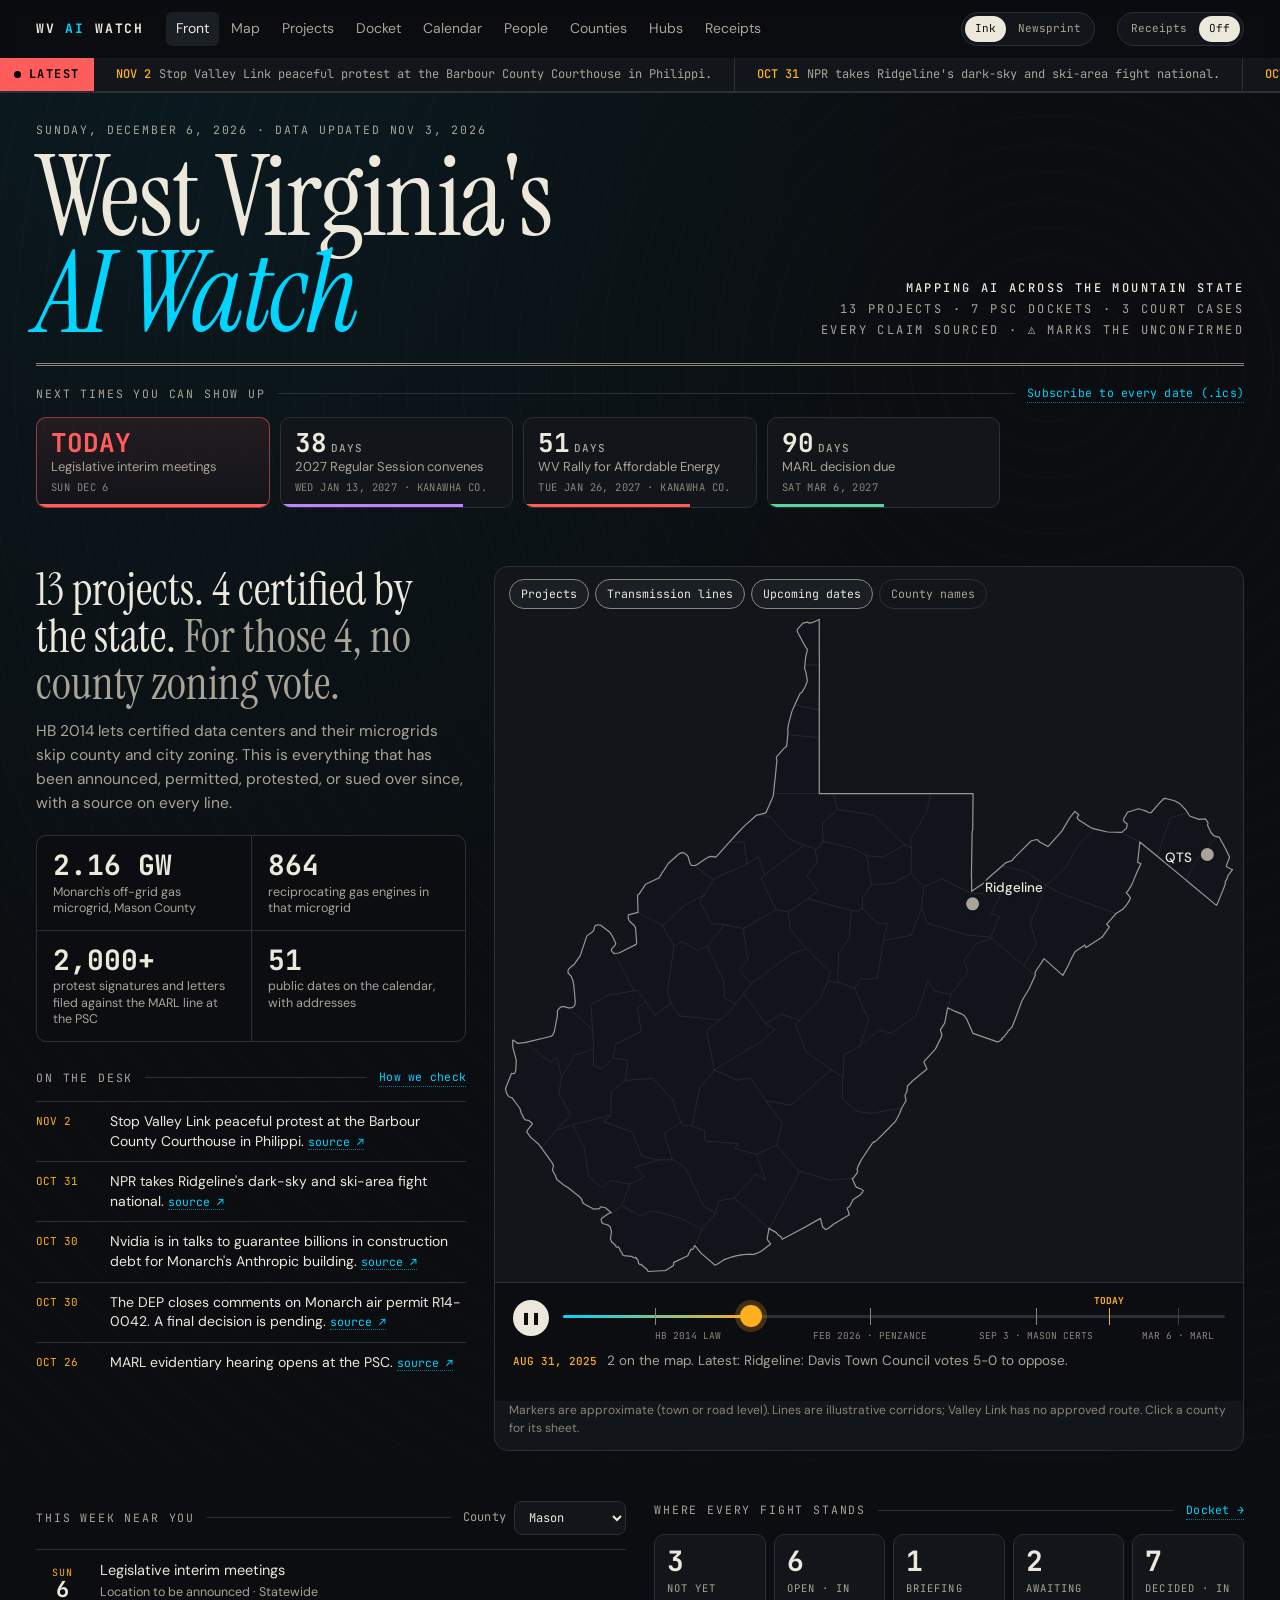
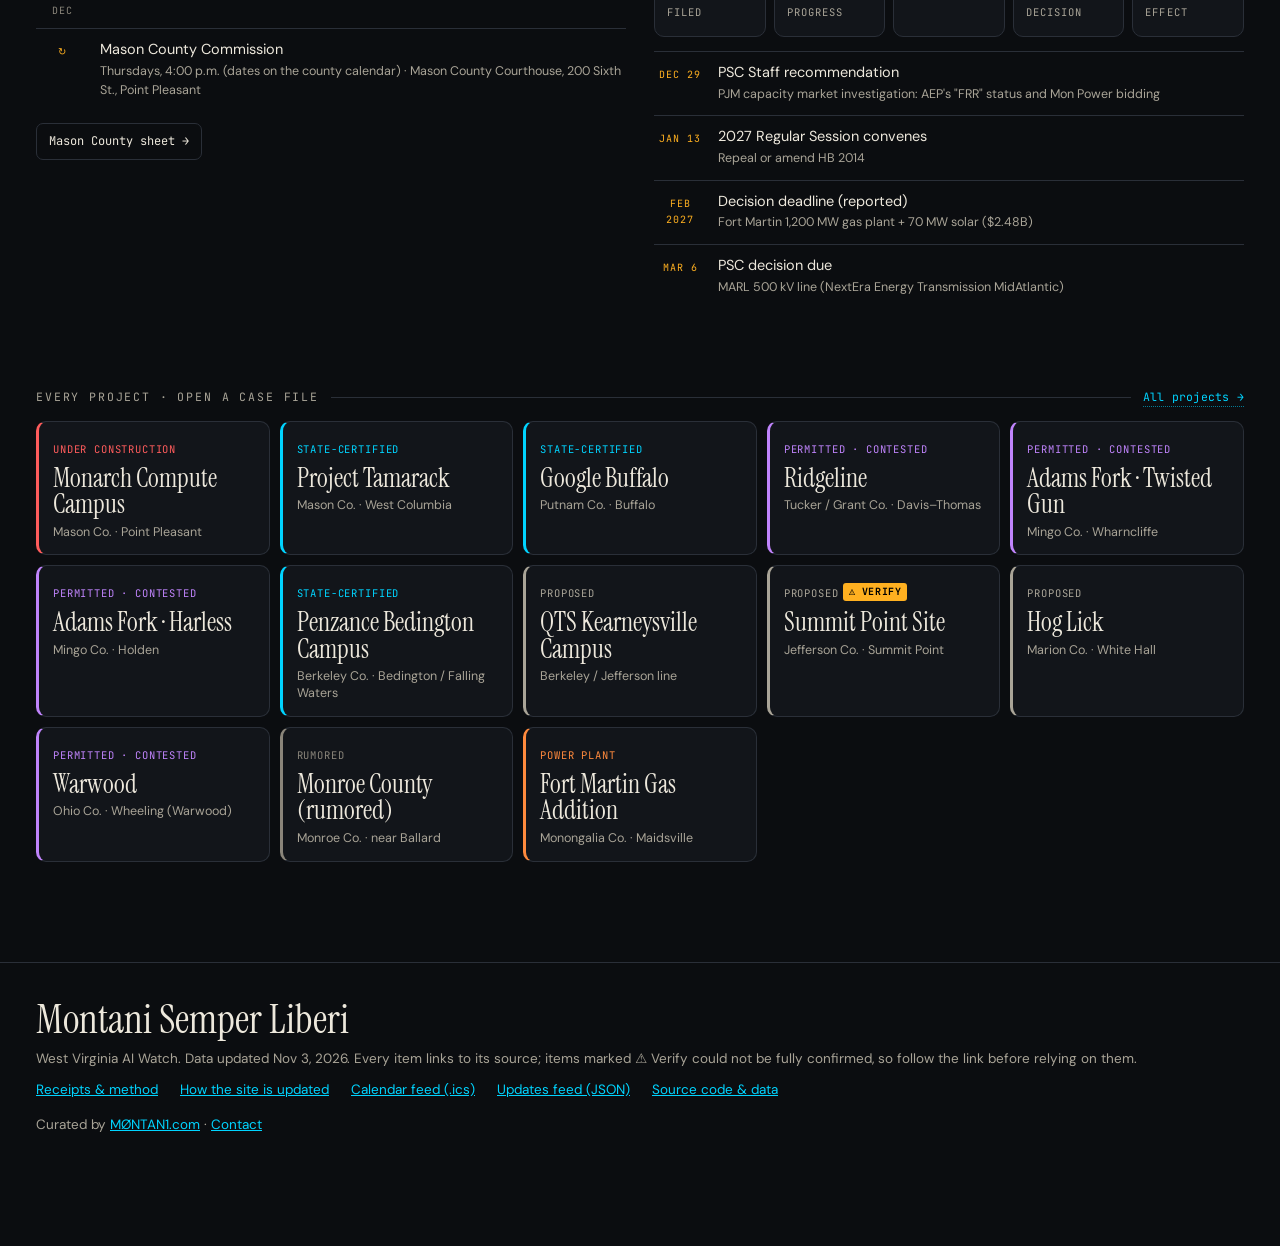
==== commit ade63374: "Replace the email address with a contact form - Remove the editor's email from the footer and from t" ====
--- a/index.html
+++ b/index.html
@@ -52,7 +52,7 @@
       "inLanguage": "en-US", "publisher": { "@id": "https://wvaihub.com/#publisher" } },
     { "@type": "Organization", "@id": "https://wvaihub.com/#publisher", "name": "MØNTAN1",
       "alternateName": ["MØNTAN1.com", "MØNTAN1 Consulting", "Mountain State Freedom Tech", "MSFT-WV", "HODL in the Holler"],
-      "url": "https://montaniai.com", "email": "rick@montaniai.com",
+      "url": "https://montaniai.com", "contactPoint": { "@type": "ContactPoint", "contactType": "general", "url": "https://wvaihub.com/#/contact" },
       "sameAs": ["https://montanibitcoin.com", "https://www.meetup.com/msft-wv/"],
       "areaServed": { "@type": "AdministrativeArea", "name": "West Virginia" },
       "logo": { "@type": "ImageObject", "url": "https://wvaihub.com/assets/icon-512.png", "width": 512, "height": 512 } },
@@ -114,9 +114,20 @@
       <a href="feed.json">Updates feed (JSON)</a>
       <a href="https://github.com/m0ntan1/WV-AI-HUB" target="_blank" rel="noopener">Source code &amp; data</a>
     </div>
-    <p style="margin-top:14px">Curated by <a href="https://montaniai.com" target="_blank" rel="noopener" class="brand-mark">M<span class="slash">Ø</span>NTAN1.com</a> · <a href="mailto:rick@montaniai.com">rick@montaniai.com</a></p>
+    <p style="margin-top:14px">Curated by <a href="https://montaniai.com" target="_blank" rel="noopener" class="brand-mark">M<span class="slash">Ø</span>NTAN1.com</a> · <a href="#/contact">Contact</a></p>
   </div>
 </footer>
+
+<!-- Hidden copy of the contact form so Netlify Forms registers it at deploy time.
+     Field names must match assets/js/views/contact.js exactly. -->
+<form name="contact" netlify netlify-honeypot="bot-field" hidden>
+  <input type="hidden" name="form-name" value="contact">
+  <input type="hidden" name="subject">
+  <input name="bot-field">
+  <input type="radio" name="topic" value="question"><input type="radio" name="topic" value="tip"><input type="radio" name="topic" value="correction">
+  <textarea name="message"></textarea>
+  <input type="email" name="email">
+</form>
 
 <nav class="tabbar" aria-label="Quick">
   <a href="#/" data-nav=""><svg viewBox="0 0 24 24" fill="none" stroke="currentColor" stroke-width="1.8"><path d="M4 10l8-6 8 6v10H4z"/></svg>Front</a>
--- a/assets/css/watch.css
+++ b/assets/css/watch.css
@@ -408,6 +408,22 @@
 .rc-table td a { color: var(--link); font-family: var(--mono); font-size: 11px; word-break: break-all; }
 .rc-search { width: 100%; max-width: 360px; font: inherit; color: var(--fg); background: var(--bg-2); border: 1px solid var(--rule); border-radius: 8px; padding: 8px 12px; }
 
+/* ---------- contact form ---------- */
+.cform { max-width: 640px; display: grid; gap: 18px; }
+.cform fieldset { border: 1px solid var(--rule); border-radius: 10px; padding: 12px 16px 14px; display: grid; gap: 8px; }
+.cform legend { font-family: var(--mono); font-size: 11px; letter-spacing: .14em; text-transform: uppercase; color: var(--fg-2); padding: 0 6px; }
+.cform .radio { display: flex; gap: 10px; align-items: center; font-size: 15px; cursor: pointer; }
+.cform .radio input { accent-color: var(--cyan); width: 16px; height: 16px; }
+.cform .fld { display: grid; gap: 6px; font-family: var(--mono); font-size: 11.5px; letter-spacing: .1em; text-transform: uppercase; color: var(--fg-2); }
+.cform .fld .dim { text-transform: none; letter-spacing: 0; font-family: var(--sans); font-size: 13px; }
+.cform textarea, .cform input[type=email] { font: inherit; font-family: var(--sans); font-size: 15px; letter-spacing: 0; text-transform: none; color: var(--fg); background: var(--bg-2); border: 1px solid var(--rule); border-radius: 8px; padding: 10px 12px; width: 100%; }
+.cform textarea { resize: vertical; min-height: 150px; line-height: 1.5; }
+.cform textarea:focus, .cform input:focus { outline: 2px solid var(--cyan); outline-offset: 1px; border-color: transparent; }
+.cform-actions { display: flex; align-items: center; gap: 14px; flex-wrap: wrap; }
+.cform button[disabled] { opacity: .6; cursor: progress; }
+.cform-status { font-size: 14px; color: var(--signal); }
+.cform .hp { position: absolute; left: -10000px; width: 1px; height: 1px; overflow: hidden; }
+
 /* ---------- footer + mobile tabbar ---------- */
 .ftr { border-top: 1px solid var(--rule); margin-top: 60px; padding: 36px 0 110px; color: var(--fg-2); font-size: 13.5px; }
 .ftr .big { font-family: var(--serif); font-size: 40px; color: var(--fg); line-height: 1; margin-bottom: 10px; }
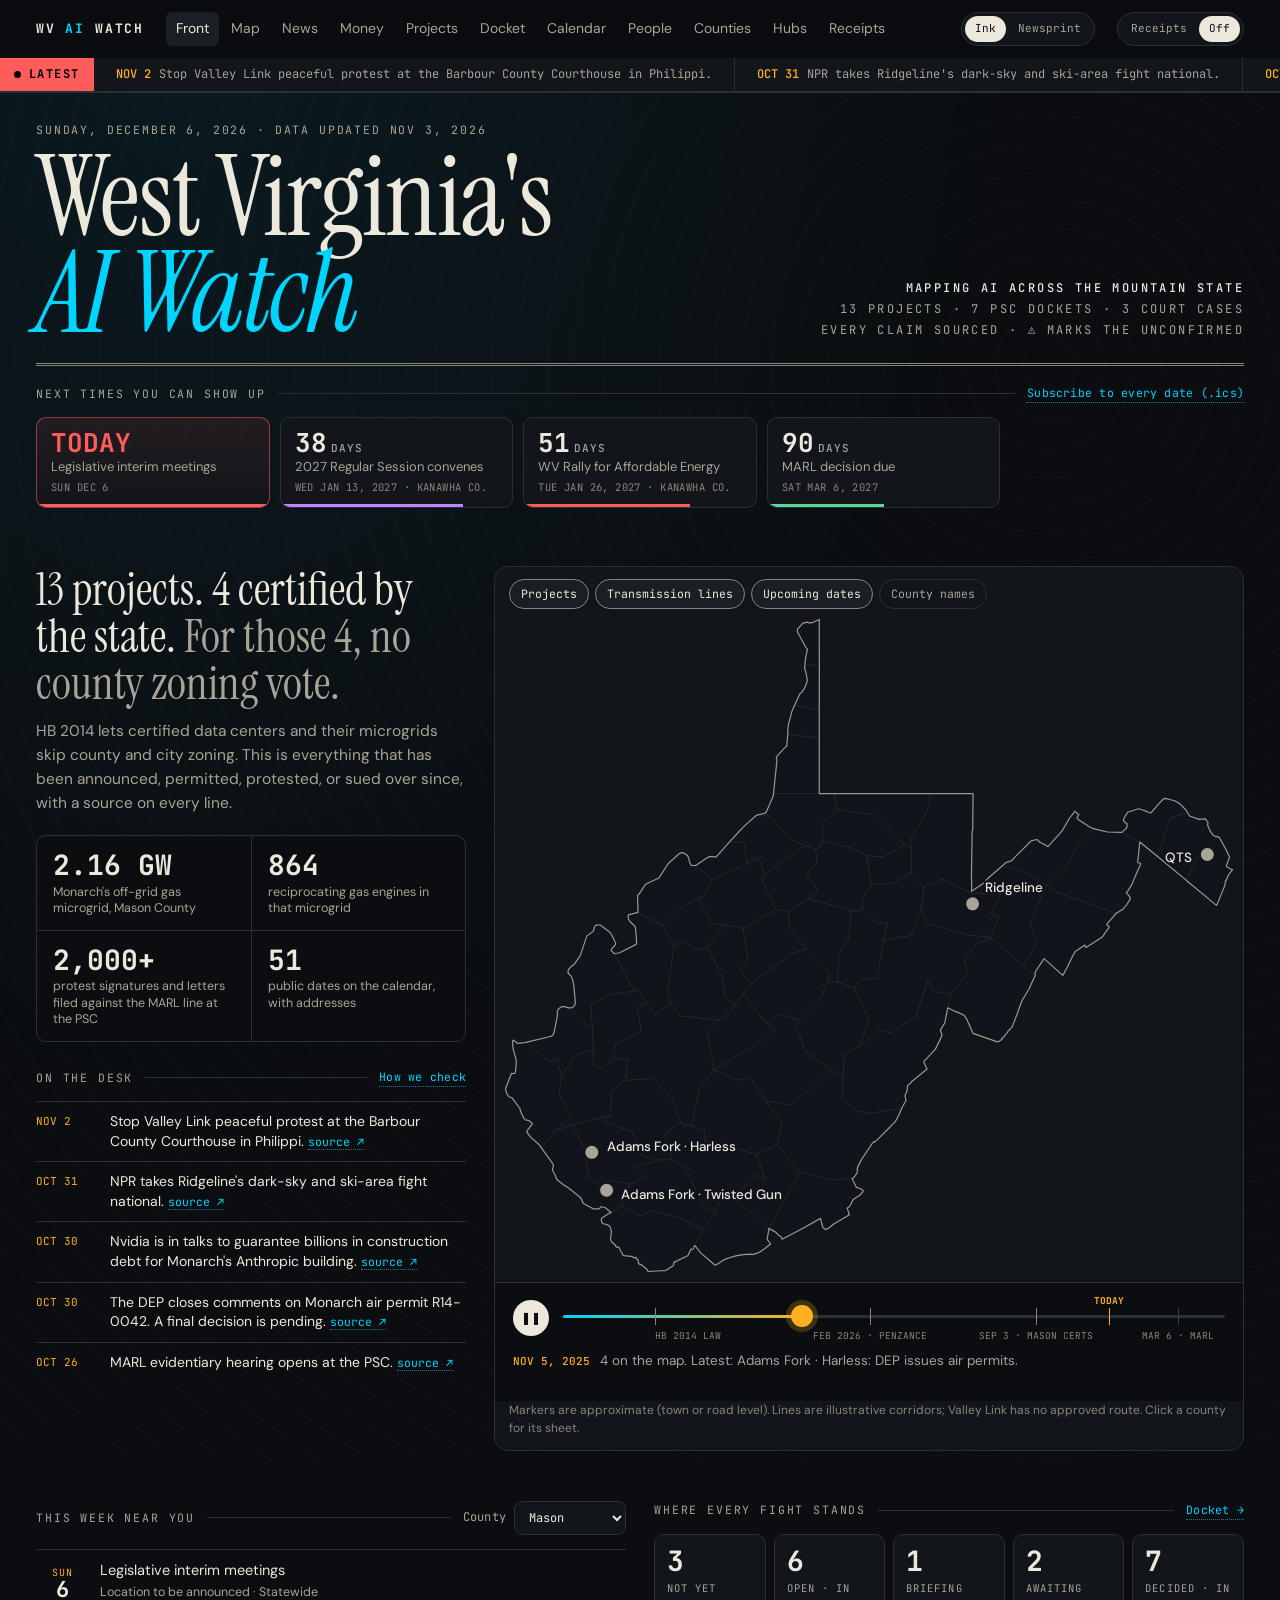
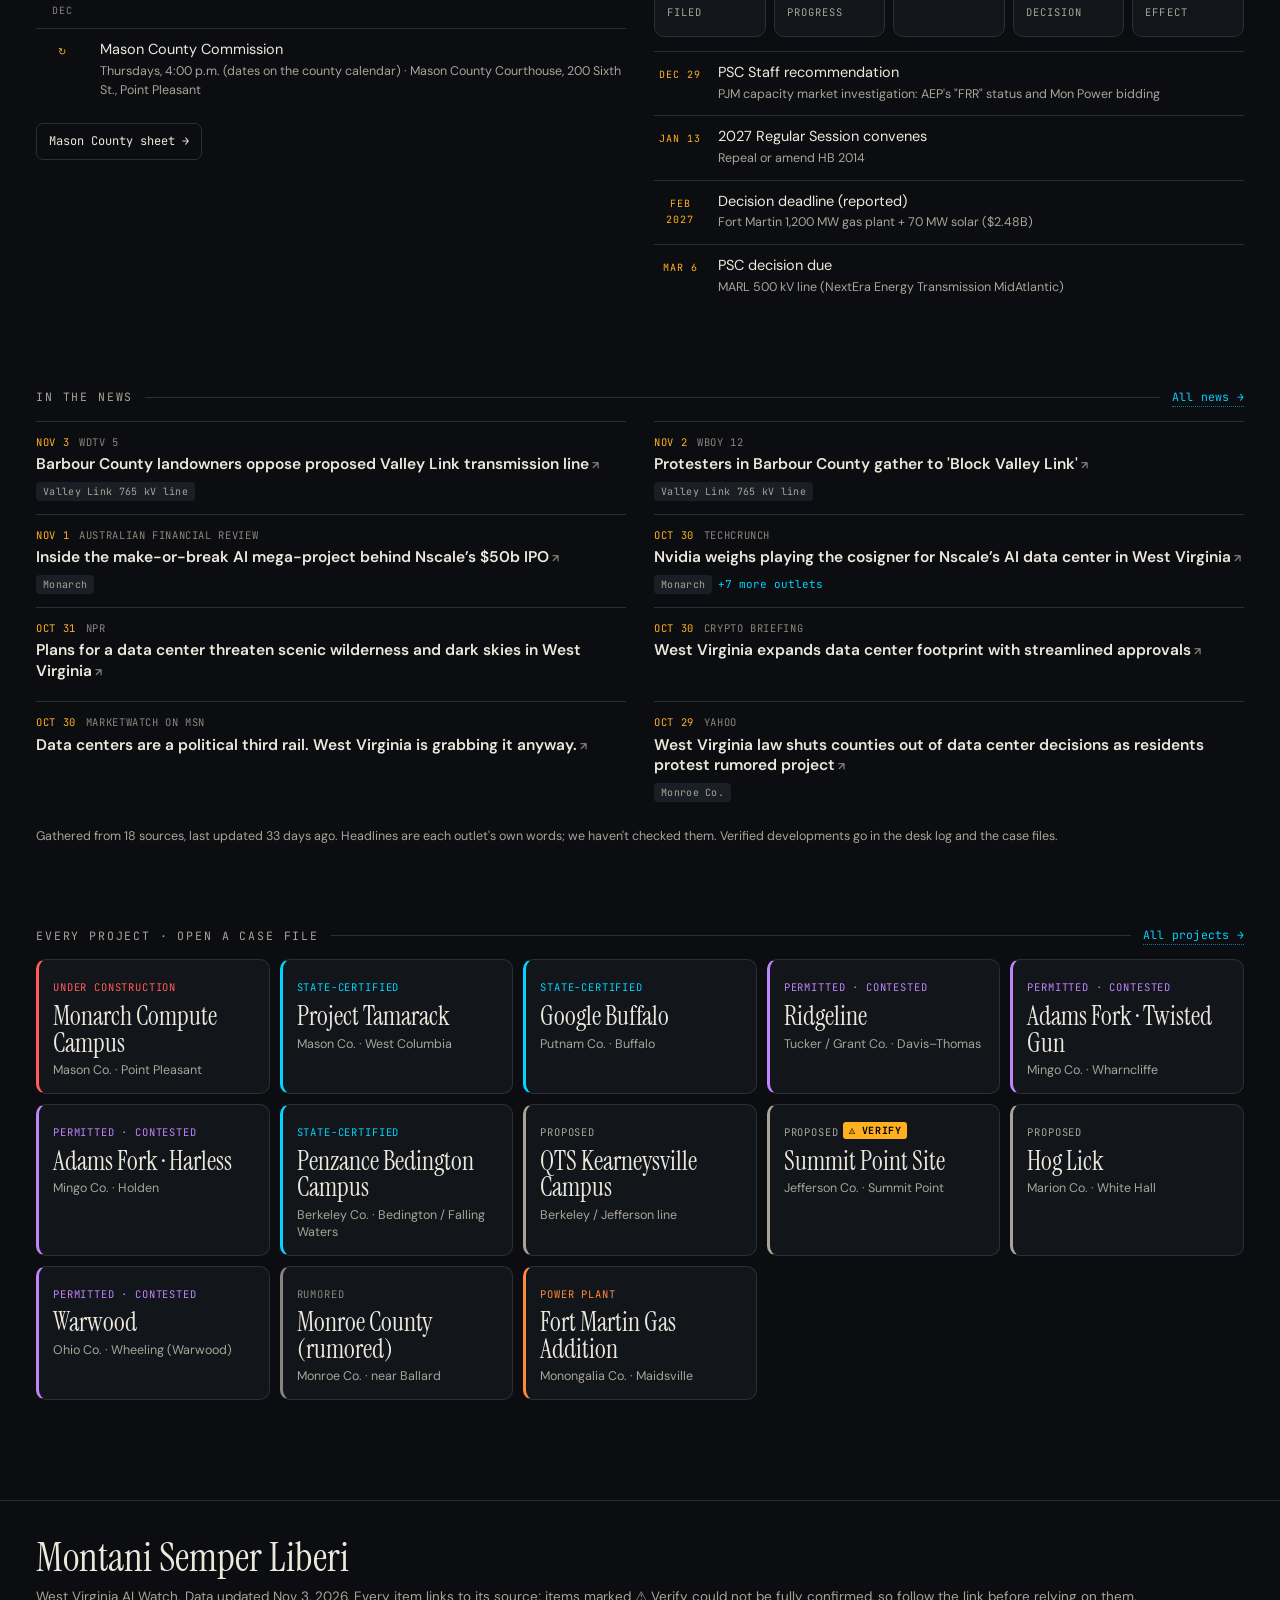
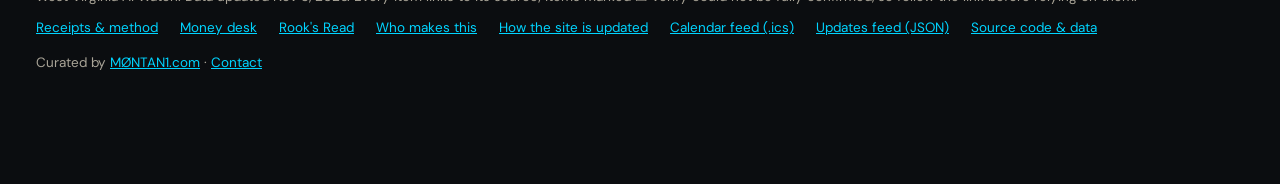
==== commit b1fd9f1e: "Add the Money Desk: SEC filings, the Money tab, Rook's Read, and desk bios - tools/fetch_filings.py:" ====
--- a/index.html
+++ b/index.html
@@ -1,5 +1,5 @@
 <!DOCTYPE html>
-<html lang="en" data-theme="ink" data-v="20261103">
+<html lang="en" data-theme="ink" data-v="20261103m">
 <head>
 <meta charset="UTF-8">
 <meta name="viewport" content="width=device-width, initial-scale=1.0, viewport-fit=cover">
@@ -38,7 +38,7 @@
 <link rel="preconnect" href="https://fonts.googleapis.com">
 <link rel="preconnect" href="https://fonts.gstatic.com" crossorigin>
 <link href="https://fonts.googleapis.com/css2?family=DM+Sans:ital,opsz,wght@0,9..40,300..700;1,9..40,400&family=Instrument+Serif:ital@0;1&family=JetBrains+Mono:wght@400;500;700&display=swap" rel="stylesheet">
-<link rel="stylesheet" href="assets/css/watch.css?v=20261103">
+<link rel="stylesheet" href="assets/css/watch.css?v=20261103m">
 <script>
   // Apply the saved theme before first paint (no flash).
   try { if (localStorage.getItem('wvaiwatch.theme') === 'news') document.documentElement.dataset.theme = 'news'; } catch (e) {}
@@ -61,6 +61,7 @@
       "url": "https://wvaihub.com/", "creator": { "@id": "https://wvaihub.com/#publisher" }, "dateModified": "2026-11-03",
       "spatialCoverage": { "@type": "Place", "name": "West Virginia" },
       "distribution": [ { "@type": "DataDownload", "encodingFormat": "application/json", "contentUrl": "https://wvaihub.com/data/projects.json" },
+                        { "@type": "DataDownload", "encodingFormat": "application/json", "contentUrl": "https://wvaihub.com/data/companies.json" },
                         { "@type": "DataDownload", "encodingFormat": "text/calendar", "contentUrl": "https://wvaihub.com/calendar.ics" } ] }
   ]
 }
@@ -109,6 +110,9 @@
     <p>West Virginia AI Watch. Data updated <span id="updated">Nov 3, 2026</span>. Every item links to its source; items marked ⚠ Verify could not be fully confirmed, so follow the link before relying on them.</p>
     <div class="row">
       <a href="#/receipts">Receipts &amp; method</a>
+      <a href="#/money">Money desk</a>
+      <a href="#/rook">Rook's Read</a>
+      <a href="#/desk">Who makes this</a>
       <a href="https://github.com/m0ntan1/WV-AI-HUB/blob/main/docs/update-plan.md" target="_blank" rel="noopener">How the site is updated</a>
       <a href="calendar.ics">Calendar feed (.ics)</a>
       <a href="feed.json">Updates feed (JSON)</a>
@@ -137,6 +141,6 @@
   <a href="#/counties" data-nav="counties"><svg viewBox="0 0 24 24" fill="none" stroke="currentColor" stroke-width="1.8"><path d="M12 21s-7-6.2-7-11a7 7 0 0114 0c0 4.8-7 11-7 11z"/><circle cx="12" cy="10" r="2.5"/></svg>Counties</a>
 </nav>
 
-<script type="module" src="assets/js/main.js?v=20261103"></script>
+<script type="module" src="assets/js/main.js?v=20261103m"></script>
 </body>
 </html>
--- a/assets/css/watch.css
+++ b/assets/css/watch.css
@@ -10,6 +10,9 @@
   --map-land: #11151B; --map-county: rgba(237,232,220,.10); --map-border: rgba(237,232,220,.6);
   --halo: #0B0D10; --chip-hot: rgba(255,92,92,.10); --shadow: 0 24px 60px rgba(0,0,0,.45);
   --link: var(--cyan);
+  /* Money Desk: chart series (validated for this surface), Rook's silver, Mercer's copper */
+  --s1: #3987e5; --s2: #d95926; --s3: #199e70; --s4: #c98500;
+  --rook: #C9CED6; --copper: #D08A4E;
   color-scheme: dark;
 }
 [data-theme="news"] {
@@ -20,6 +23,8 @@
   --map-land: #E6E0D2; --map-county: rgba(17,17,17,.18); --map-border: rgba(17,17,17,.75);
   --halo: #F3EFE6; --chip-hot: rgba(192,38,45,.08); --shadow: 0 10px 30px rgba(0,0,0,.12);
   --link: #00799A;
+  --s1: #2a78d6; --s2: #eb6834; --s3: #1baf7a; --s4: #eda100;
+  --rook: #5F6670; --copper: #9A5424;
   color-scheme: light;
 }
 :root {
@@ -408,6 +413,25 @@
 .rc-table td a { color: var(--link); font-family: var(--mono); font-size: 11px; word-break: break-all; }
 .rc-search { width: 100%; max-width: 360px; font: inherit; color: var(--fg); background: var(--bg-2); border: 1px solid var(--rule); border-radius: 8px; padding: 8px 12px; }
 
+/* ---------- news ---------- */
+.news-grid { display: grid; grid-template-columns: repeat(2, minmax(0, 1fr)); gap: 0 28px; }
+.news-item { padding: 12px 0 13px; border-top: 1px solid var(--rule); min-width: 0; }
+.news-meta { display: flex; gap: 10px; font-family: var(--mono); font-size: 10.5px; letter-spacing: .06em; text-transform: uppercase; color: var(--fg-3); }
+.news-meta time { color: var(--signal); }
+.news-item h3 { font-size: 15.5px; font-weight: 600; line-height: 1.32; margin: 4px 0 0; }
+.news-item h3 a { text-decoration: none; }
+.news-item h3 a:hover { text-decoration: underline; text-decoration-color: var(--cyan); }
+.news-item h3 a::after { content: ' ↗'; font-size: 11px; color: var(--fg-3); }
+.news-sum { font-size: 13.5px; color: var(--fg-2); margin-top: 5px; line-height: 1.45; }
+.news-foot { display: flex; flex-wrap: wrap; gap: 6px; align-items: center; margin-top: 7px; }
+.news-also { font-size: 12.5px; color: var(--fg-2); }
+.news-also summary { cursor: pointer; font-family: var(--mono); font-size: 11px; color: var(--link); list-style: none; display: inline-block; }
+.news-also summary::-webkit-details-marker { display: none; }
+.news-also[open] summary { margin-bottom: 4px; }
+.news-also a { display: block; padding: 3px 0 3px 10px; border-left: 2px solid var(--rule); color: var(--fg-2); text-decoration: none; overflow-wrap: anywhere; }
+.news-also a:hover { color: var(--fg); }
+.news-list .news-item { max-width: 860px; }
+
 /* ---------- contact form ---------- */
 .cform { max-width: 640px; display: grid; gap: 18px; }
 .cform fieldset { border: 1px solid var(--rule); border-radius: 10px; padding: 12px 16px 14px; display: grid; gap: 8px; }
@@ -424,6 +448,135 @@
 .cform-status { font-size: 14px; color: var(--signal); }
 .cform .hp { position: absolute; left: -10000px; width: 1px; height: 1px; overflow: hidden; }
 
+/* ---------- Money Desk ---------- */
+.money-note { border: 1px solid var(--rule); border-left: 3px solid var(--copper); border-radius: 8px; background: var(--bg-2); padding: 12px 14px; font-size: 13.5px; color: var(--fg-2); max-width: 900px; display: grid; gap: 6px; }
+.money-note b { color: var(--fg); }
+.money-note a { color: var(--link); }
+.money-note.conflict-strong { border-left-color: var(--signal); margin: 6px 0 4px; max-width: none; }
+.tr-blurb { color: var(--fg-2); max-width: 820px; margin: -4px 0 14px; font-size: 15px; }
+.co-grid { display: grid; grid-template-columns: repeat(auto-fill, minmax(260px, 1fr)); gap: 12px; }
+.co-card { display: flex; flex-direction: column; gap: 6px; padding: 14px 15px; border: 1px solid var(--rule); border-radius: 10px; background: var(--bg-2); text-decoration: none; min-width: 0; }
+.co-card:hover { border-color: var(--fg-3); }
+.co-card h3 { font-family: var(--serif); font-weight: 400; font-size: 25px; line-height: 1.05; }
+.co-card p { font-size: 13.5px; color: var(--fg-2); line-height: 1.4; }
+.co-top { display: flex; justify-content: space-between; align-items: center; gap: 8px; }
+.co-tk { font-family: var(--mono); font-size: 11.5px; letter-spacing: .08em; color: var(--fg-2); text-transform: uppercase; }
+.co-num { font-size: 13px; color: var(--fg-2); }
+.co-num b { color: var(--fg); font-family: var(--mono); font-weight: 500; }
+.up { color: var(--ok); font-family: var(--mono); font-size: .92em; } .down { color: var(--alarm); font-family: var(--mono); font-size: .92em; }
+.co-foot { display: flex; flex-wrap: wrap; gap: 6px; align-items: center; margin-top: auto; padding-top: 4px; }
+.co-f { font-family: var(--mono); font-size: 10.5px; color: var(--fg-3); letter-spacing: .03em; }
+.hchip { display: inline-flex; align-items: center; gap: 6px; font-family: var(--mono); font-size: 10.5px; letter-spacing: .06em; text-transform: uppercase; border: 1px solid currentColor; border-radius: 999px; padding: 2px 8px; white-space: nowrap; }
+.hchip b { font-weight: 700; } .hchip small { font-size: 9.5px; opacity: .8; text-transform: lowercase; letter-spacing: .02em; }
+.hchip.t-dim { border-style: dashed; }
+.co-tie { font-size: 16.5px; max-width: 760px; }
+.bul { padding-left: 20px; display: grid; gap: 6px; font-size: 15px; max-width: 760px; }
+.bul li::marker { color: var(--fg-3); }
+.lagnote { border-left: 3px solid var(--signal); padding: 8px 12px; background: color-mix(in srgb, var(--signal) 7%, transparent); font-size: 13.5px; color: var(--fg-2); margin-bottom: 10px; }
+.lagnote a { color: var(--link); }
+.co-charts { display: grid; grid-template-columns: repeat(2, minmax(0, 1fr)); gap: 18px; margin-top: 18px; }
+.side-health p { font-size: 14px; }
+.side-search .grid-auto { grid-template-columns: minmax(0, 1fr); }
+.side-search > .cx-group-h { margin-top: 18px !important; }
+.money-strip { display: flex; flex-wrap: wrap; gap: 6px 8px; align-items: center; margin: -6px 0 18px; }
+.money-strip .kicker { margin-right: 4px; color: var(--copper); }
+.sig-grid { display: grid; grid-template-columns: repeat(3, minmax(0, 1fr)); gap: 14px; }
+.sig { display: flex; flex-direction: column; gap: 6px; min-width: 0; }
+.sig h3 { font-family: var(--serif); font-weight: 400; font-size: 25px; line-height: 1.05; }
+.sig > p.dim { font-size: 13.5px; }
+.sig-wide { grid-column: 1 / -1; }
+.sig-big { display: flex; align-items: baseline; gap: 6px; flex-wrap: wrap; }
+.sig-big b { font-family: var(--mono); font-size: 30px; font-weight: 500; }
+.sig-big small { font-family: var(--mono); font-size: 12px; color: var(--fg-2); }
+.sig-big span { font-size: 12.5px; color: var(--fg-3); }
+.sig-ch { font-size: 13px; color: var(--fg-2); }
+.sig-why { font-size: 13px; }
+.sig-hero { display: flex; gap: 28px; flex-wrap: wrap; margin: 6px 0 2px; }
+.sig-hero b { display: block; font-family: var(--mono); font-size: 32px; font-weight: 500; line-height: 1.05; }
+.sig-hero span { font-size: 12.5px; color: var(--fg-2); }
+.fil-list { list-style: none; display: grid; gap: 0; max-width: 900px; }
+.fil { display: grid; grid-template-columns: 62px minmax(0, 1fr); gap: 10px; padding: 8px 0; border-top: 1px solid var(--rule); font-size: 14px; }
+.fil time { font-family: var(--mono); font-size: 11px; color: var(--signal); text-transform: uppercase; padding-top: 2px; }
+.fil a { color: var(--link); }
+.fil a b { color: var(--fg); font-weight: 600; }
+.fil-list.sm .fil { font-size: 13px; padding: 6px 0; grid-template-columns: 50px minmax(0, 1fr); }
+.fil-items { display: inline-flex; flex-wrap: wrap; gap: 4px; margin-left: 4px; }
+.fil-items span { font-family: var(--mono); font-size: 10px; border: 1px solid var(--rule-2); color: var(--fg-2); border-radius: 3px; padding: 0 5px; }
+.fil-items span.loud { border-color: var(--signal); color: var(--signal); }
+.srch .kicker { text-transform: none; letter-spacing: .02em; color: var(--fg); font-size: 12.5px; }
+.how-grid { display: grid; grid-template-columns: repeat(3, minmax(0, 1fr)); gap: 22px; }
+.how-grid h4 { font-family: var(--mono); font-size: 11.5px; letter-spacing: .14em; text-transform: uppercase; color: var(--fg-2); margin-bottom: 8px; font-weight: 500; }
+.how-grid p { font-size: 14px; color: var(--fg-2); line-height: 1.6; }
+.how-grid .hchip { margin: 4px 0; }
+
+/* charts (assets/js/charts.js) */
+.viz-fig { margin: 8px 0 0; min-width: 0; }
+.viz-title { font-family: var(--mono); font-size: 11px; letter-spacing: .1em; text-transform: uppercase; color: var(--fg-2); margin-bottom: 6px; }
+.viz { position: relative; width: 100%; min-height: 60px; touch-action: pan-y; }
+.viz svg { display: block; overflow: visible; }
+.viz-grid { stroke: var(--rule); stroke-width: 1; }
+.viz-zero { stroke: var(--rule-2); stroke-width: 1; }
+.viz-axis { fill: var(--fg-3); font-family: var(--mono); font-size: 10.5px; }
+.viz-label { fill: var(--fg-2); font-family: var(--sans); font-size: 12px; }
+.viz-ring { stroke: var(--bg-2); stroke-width: 2; }
+.viz-cross { stroke: var(--fg-3); stroke-width: 1; stroke-dasharray: 3 3; }
+.viz-bar { transition: opacity .12s; } .viz-bar.dim { opacity: .45; }
+.viz-tip { position: absolute; z-index: 5; pointer-events: none; background: var(--bg); border: 1px solid var(--rule-2); border-radius: 8px; padding: 7px 9px; font-size: 12.5px; box-shadow: var(--shadow); min-width: 120px; color: var(--fg); }
+.viz-tip-h { font-family: var(--mono); font-size: 10.5px; color: var(--fg-2); margin-bottom: 3px; letter-spacing: .04em; }
+.viz-tip div { display: flex; align-items: center; gap: 6px; white-space: nowrap; }
+.viz-tip i, .viz-legend i { width: 10px; height: 10px; border-radius: 2px; display: inline-block; flex: none; }
+.viz-tip b { font-family: var(--mono); font-weight: 500; margin-left: auto; padding-left: 8px; }
+.viz-legend { display: flex; flex-wrap: wrap; gap: 4px 14px; font-size: 12.5px; color: var(--fg-2); margin-bottom: 6px; }
+.viz-legend span { display: inline-flex; align-items: center; gap: 6px; }
+.viz-note { font-size: 12px; color: var(--fg-3); margin-top: 6px; max-width: 900px; }
+.viz-table { margin-top: 6px; font-size: 12.5px; }
+.viz-table summary { cursor: pointer; font-family: var(--mono); font-size: 11px; color: var(--link); }
+.viz-table table { border-collapse: collapse; margin-top: 6px; font-family: var(--mono); font-size: 11.5px; }
+.viz-table th, .viz-table td { text-align: right; padding: 4px 10px 4px 0; border-bottom: 1px solid var(--rule); white-space: nowrap; }
+.viz-table th:first-child, .viz-table td:first-child { text-align: left; }
+.viz-table th { color: var(--fg-2); font-weight: 500; }
+
+/* ---------- Rook's Read ---------- */
+.rook-read { position: relative; border: 1px solid var(--rule); border-left: 4px solid var(--rook); border-radius: 10px; background: linear-gradient(90deg, color-mix(in srgb, var(--rook) 7%, var(--bg-2)), var(--bg-2) 60%); padding: 16px 18px 14px; margin-bottom: 18px; }
+.rr-top { display: flex; align-items: center; gap: 12px; flex-wrap: wrap; font-family: var(--mono); font-size: 11px; letter-spacing: .1em; text-transform: uppercase; color: var(--fg-2); }
+.rr-kick { color: var(--rook); font-weight: 700; letter-spacing: .18em; }
+.mercer-stamp { margin-left: auto; color: var(--copper); border: 2px solid var(--copper); border-radius: 4px; padding: 3px 8px 2px; font-weight: 700; text-decoration: none; transform: rotate(-2deg); white-space: nowrap; }
+.rr-title { font-family: var(--serif); font-weight: 400; font-size: clamp(28px, 3.4vw, 38px); line-height: 1.05; margin: 10px 0 4px; }
+.rr-title a { text-decoration: none; }
+.rr-title a:hover { text-decoration: underline; text-decoration-color: var(--rook); }
+.rr-by { font-size: 13px; color: var(--fg-2); }
+.rr-by a { color: var(--fg); }
+.rr-flag { font-family: var(--mono); font-size: 10.5px; color: var(--signal); text-transform: uppercase; letter-spacing: .06em; }
+.rr-audio { width: 100%; max-width: 520px; margin-top: 10px; height: 36px; }
+.rr-voice { font-size: 11.5px; color: var(--fg-3); }
+.rr-body { margin-top: 10px; max-width: 760px; }
+.rr-body p { font-size: 16.5px; line-height: 1.65; margin: 0 0 12px; }
+.rook-read.compact .rr-body p { font-size: 15.5px; }
+.rr-ref { color: var(--link); text-decoration: none; font-family: var(--mono); font-size: 10.5px; padding: 0 1px; }
+.rr-src { font-size: 13px; padding-left: 22px; display: grid; gap: 3px; margin: 4px 0 10px; color: var(--fg-2); }
+.rr-src a { color: var(--link); overflow-wrap: anywhere; }
+.rr-disc { font-size: 12px; color: var(--fg-3); border-top: 1px dashed var(--rule); padding-top: 8px; margin-top: 6px; }
+.rr-review { margin-top: 10px; border-top: 1px solid var(--rule); padding-top: 8px; }
+.rr-review summary { cursor: pointer; font-family: var(--mono); font-size: 11.5px; letter-spacing: .1em; text-transform: uppercase; color: var(--copper); }
+.rr-audit { white-space: pre-wrap; font-family: var(--mono); font-size: 11.5px; background: var(--bg); border: 1px solid var(--rule); border-radius: 6px; padding: 8px 10px; margin: 8px 0; color: var(--fg-2); }
+.rr-nav { display: flex; justify-content: space-between; gap: 10px; font-family: var(--mono); font-size: 12px; margin-top: 22px; }
+.rr-nav a { color: var(--link); }
+
+/* ---------- the desk (bios) ---------- */
+.persona-note { border: 1px dashed var(--rule-2); border-radius: 10px; padding: 12px 14px; font-size: 14px; color: var(--fg-2); background: repeating-linear-gradient(-45deg, transparent 0 8px, rgba(127,127,127,.04) 8px 16px); }
+.persona-note b { color: var(--fg); }
+.bio-head { border-left: 4px solid var(--who); padding: 6px 0 4px 16px; margin: 16px 0 18px; }
+.bio-head .page-h { color: var(--fg); }
+.bio-p { font-size: 16.5px; line-height: 1.65; max-width: 760px; margin-bottom: 12px; }
+.desk-grid { display: grid; grid-template-columns: repeat(3, minmax(0, 1fr)); gap: 14px; }
+.staff { text-decoration: none; border-top: 4px solid var(--who); display: flex; flex-direction: column; gap: 8px; }
+.staff h2 { font-family: var(--serif); font-weight: 400; font-size: 34px; line-height: 1; }
+.staff p { font-size: 14.5px; color: var(--fg-2); }
+.staff .src { margin-top: auto; }
+a.staff:hover { border-color: var(--fg-3); border-top-color: var(--who); }
+.steps { padding-left: 22px; display: grid; gap: 10px; max-width: 820px; font-size: 15px; }
+.steps li::marker { font-family: var(--mono); color: var(--fg-3); }
+
 /* ---------- footer + mobile tabbar ---------- */
 .ftr { border-top: 1px solid var(--rule); margin-top: 60px; padding: 36px 0 110px; color: var(--fg-2); font-size: 13.5px; }
 .ftr .big { font-family: var(--serif); font-size: 40px; color: var(--fg); line-height: 1; margin-bottom: 10px; }
@@ -446,7 +599,7 @@
   .drawer.open { display: block; }
   .drawer a { display: block; font-family: var(--serif); font-size: 34px; text-decoration: none; padding: 6px 0; border-bottom: 1px solid var(--rule); }
   .drawer .toggles { display: flex; gap: 10px; flex-wrap: wrap; margin-top: 18px; }
-  .fp-body, .cf-grid, .near, .web-wrap, .hub { grid-template-columns: minmax(0, 1fr); }
+  .fp-body, .cf-grid, .near, .web-wrap, .hub, .news-grid, .sig-grid, .how-grid, .desk-grid { grid-template-columns: minmax(0, 1fr); }
   .web-side { border-left: 0; border-top: 1px solid var(--rule); max-height: none; }
   .sh-cols { grid-template-columns: minmax(0, 1fr); }
   .tabbar { display: grid; grid-template-columns: repeat(5, 1fr); position: fixed; left: 0; right: 0; bottom: 0; z-index: 45; background: color-mix(in srgb, var(--bg) 96%, transparent); backdrop-filter: blur(10px); border-top: 1px solid var(--rule); padding: 8px 4px calc(10px + env(safe-area-inset-bottom)); }
@@ -465,6 +618,9 @@
   .cf-head { grid-template-columns: minmax(0, 1fr); }
   .cf-stamps { align-items: flex-start; flex-direction: row; flex-wrap: wrap; }
   .facts > div { grid-template-columns: minmax(0, 1fr); gap: 2px; }
+  .co-charts { grid-template-columns: minmax(0, 1fr); }
+  .mercer-stamp { margin-left: 0; }
+  .rook-read { padding: 14px 14px 12px; }
   .rc-stats { grid-template-columns: repeat(2, 1fr); }
   .cx-day { min-height: 50px; padding: 4px; }
   .cx-chip { display: none; }
